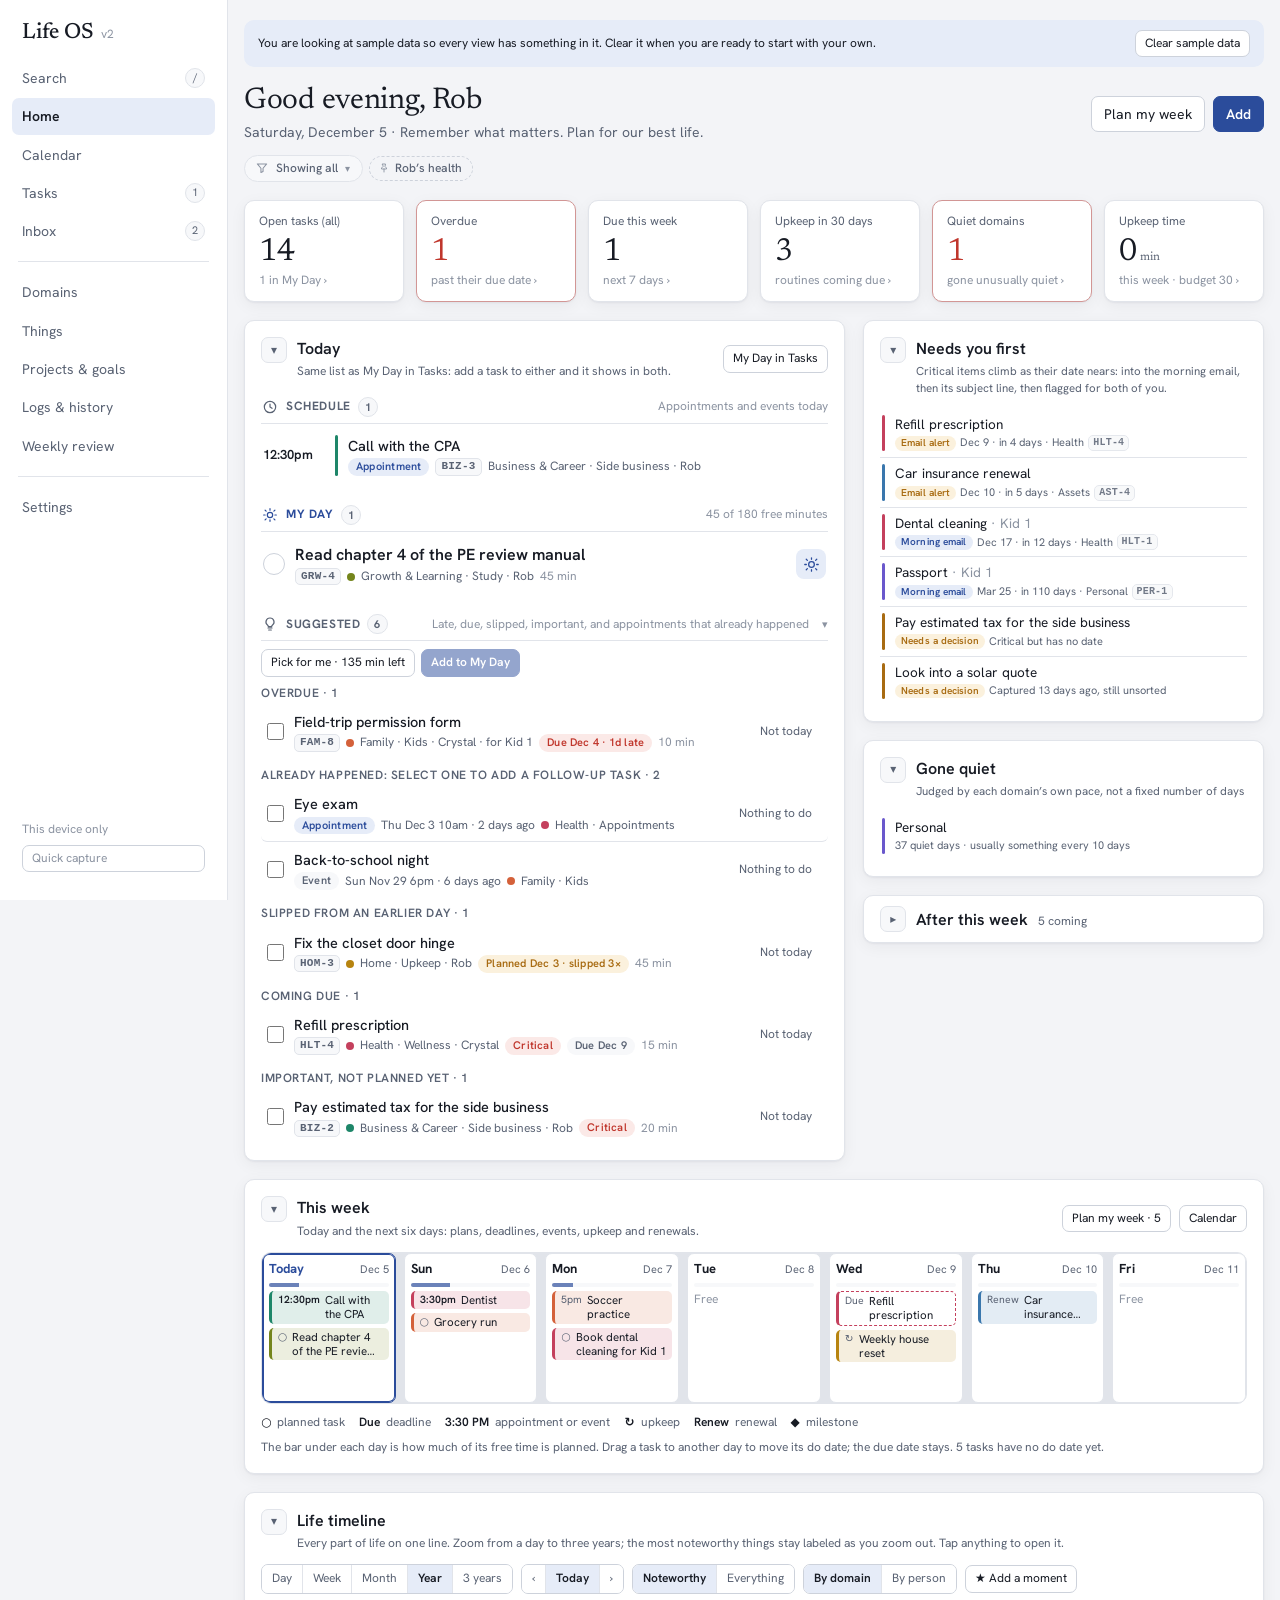
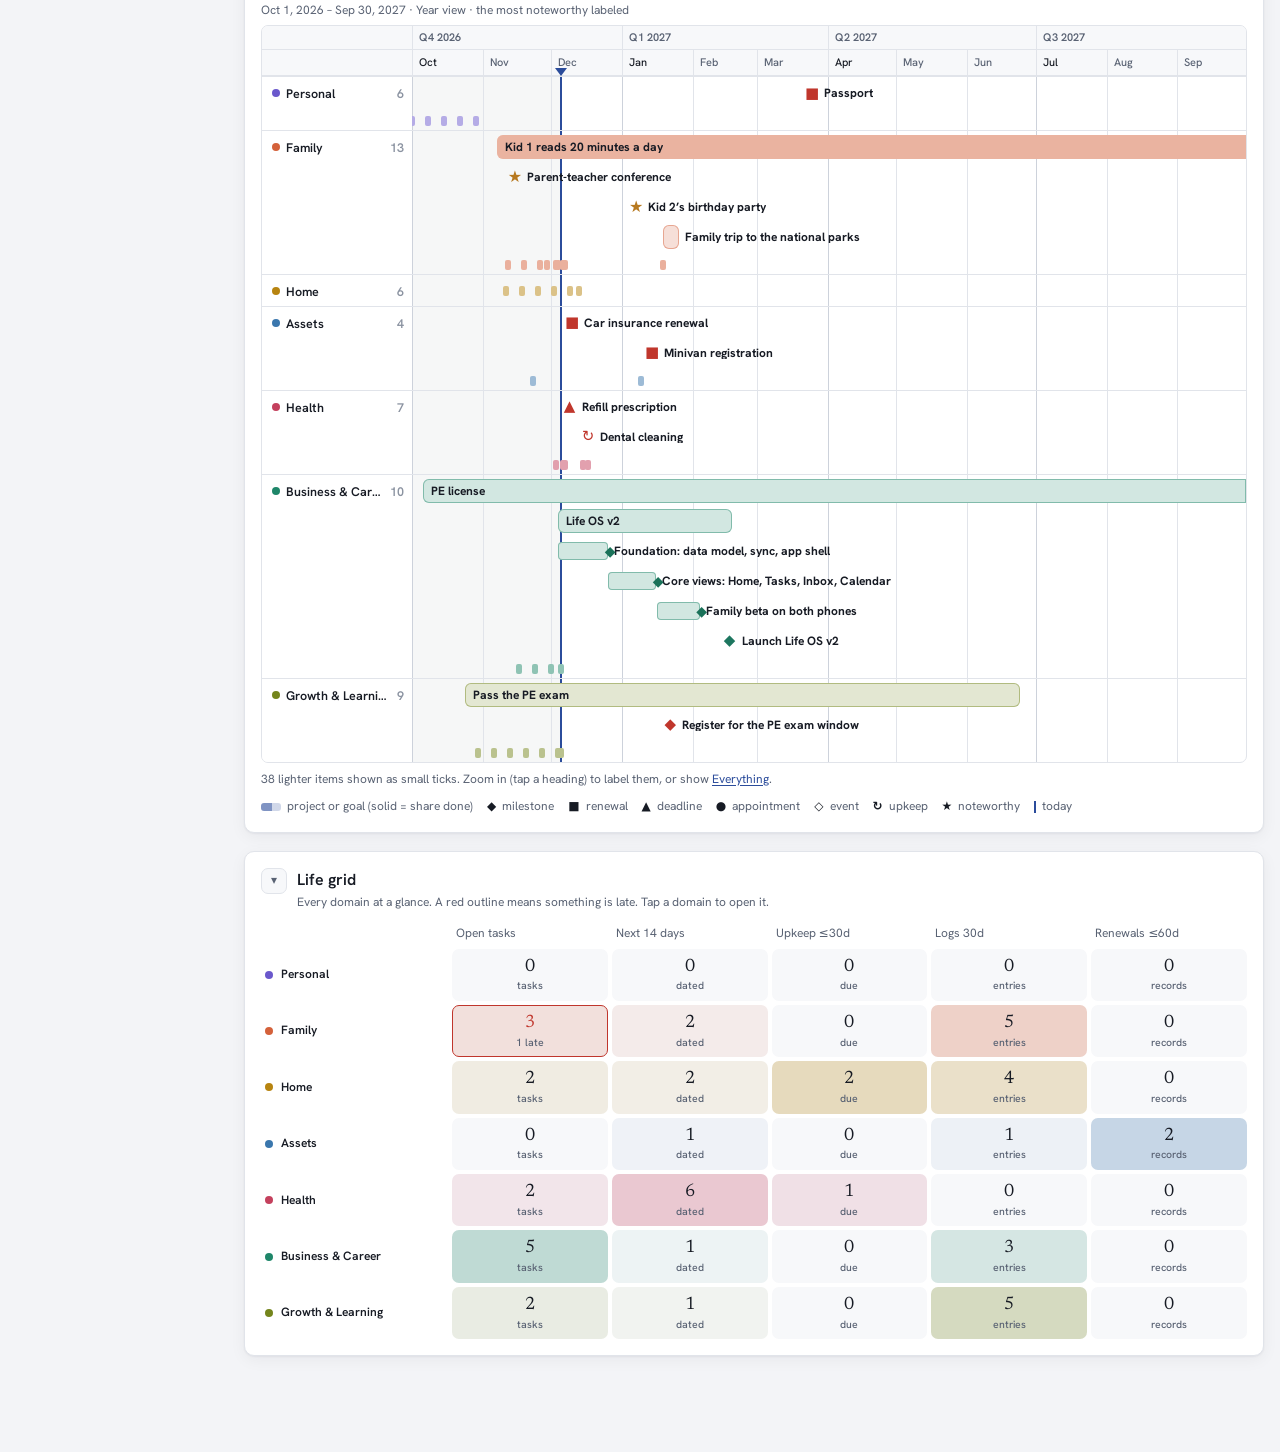
==== app/index.html @ 30930d33 "Life OS 2.0.0-beta.10.3: website and app for GitHub Pages The built site only (dist-site): marketing" ====
<!doctype html>
<html lang="en"><head><meta charset="utf-8"><meta name="viewport" content="width=device-width, initial-scale=1, viewport-fit=cover">
<meta http-equiv="Content-Security-Policy" content="default-src 'none'; script-src 'self' 'sha256-pOjQAjZUklqvd0Q4w4tRmfAzfsmc5+6RB6J0HP5enV8=' https://challenges.cloudflare.com https://accounts.google.com/gsi/client; style-src 'self' 'unsafe-inline' https://accounts.google.com/gsi/style; font-src 'self'; img-src 'self' data:; connect-src 'self' https://*.supabase.co wss://*.supabase.co https://www.googleapis.com https://tasks.googleapis.com https://oauth2.googleapis.com https://accounts.google.com/gsi/; frame-src https://challenges.cloudflare.com https://accounts.google.com/gsi/; manifest-src 'self'; worker-src 'self'; base-uri 'none'; form-action 'self'; object-src 'none'"><meta name="referrer" content="strict-origin-when-cross-origin">
<title>Life OS</title><meta name="description" content="One private database of family life: tasks, calendar, upkeep, things, health, goals.">
<meta name="theme-color" content="#2b4c9b"><link rel="manifest" href="manifest.webmanifest"><link rel="icon" href="icon.svg" type="image/svg+xml"><link rel="apple-touch-icon" href="icon.svg">
<meta name="apple-mobile-web-app-capable" content="yes"><meta name="lifeos-version" content="2.0.0-beta.10.3">
<style>@font-face{font-family:'Hanken Grotesk';font-style:normal;font-weight:400;font-display:swap;src:url(fonts/hanken-grotesk-latin-400-normal.woff2) format('woff2')}@font-face{font-family:'Hanken Grotesk';font-style:normal;font-weight:500;font-display:swap;src:url(fonts/hanken-grotesk-latin-500-normal.woff2) format('woff2')}@font-face{font-family:'Hanken Grotesk';font-style:normal;font-weight:600;font-display:swap;src:url(fonts/hanken-grotesk-latin-600-normal.woff2) format('woff2')}@font-face{font-family:'Hanken Grotesk';font-style:normal;font-weight:700;font-display:swap;src:url(fonts/hanken-grotesk-latin-700-normal.woff2) format('woff2')}@font-face{font-family:'Newsreader';font-style:normal;font-weight:400;font-display:swap;src:url(fonts/newsreader-latin-400-normal.woff2) format('woff2')}@font-face{font-family:'Newsreader';font-style:normal;font-weight:500;font-display:swap;src:url(fonts/newsreader-latin-500-normal.woff2) format('woff2')}</style><style>/* Layout: sidebar + main column of cards on desktop; bottom tab bar on phones. Serif for figures, grotesk for UI. */
:root {
  --bg: #f3f4f7; --panel: #ffffff; --panel-2: #f7f8fa; --line: #e1e4ea; --line-strong: #cdd2db;
  --fg: #171b24; --muted: #596273; --faint: #8b93a1; --accent: #2b4c9b; --accent-ink: #ffffff; --accent-soft: #e6ecf8;
  --ok: #2f7d4f; --warn: #a86b12; --bad: #c0362c; --bad-soft: #fbe9e7; --warn-soft: #fbf1dd; --ok-soft: #e4f2e9;
  --d1: #6a58cc; --d2: #d4613a; --d3: #b78410; --d4: #3a77ad; --d5: #c4405d; --d6: #1e8669; --d7: #74851c;
  --d8: #8a4fa8; --d9: #2f8aa0; --d10: #a2652c; --d11: #4f6a8f; --d12: #b0476f;
  --shadow: 0 1px 2px rgba(20, 26, 38, .05), 0 4px 16px rgba(20, 26, 38, .05);
  --pop: 0 8px 28px rgba(20, 26, 38, .18);
  --font-ui: 'Hanken Grotesk', 'Segoe UI', system-ui, -apple-system, sans-serif;
  --font-fig: 'Newsreader', 'Iowan Old Style', Georgia, serif;
  --r: 10px; --r-sm: 7px;
  --fs-cap: 12px; --fs-body: 14px; --fs-h: 16px; --fs-title: 30px;
  color-scheme: light;
}
@media (prefers-color-scheme: dark) {
  :root:not([data-theme="light"]) {
    --bg: #0e1116; --panel: #161a21; --panel-2: #1b2029; --line: #272d38; --line-strong: #353c49;
    --fg: #e6e9ef; --muted: #a2aab8; --faint: #747d8c; --accent: #8ea8ee; --accent-ink: #0e1116; --accent-soft: #1e2638;
    --ok: #6cc28f; --warn: #e0a84a; --bad: #f07a6e; --bad-soft: #3a1f1d; --warn-soft: #36290f; --ok-soft: #16301f;
    --d1: #a597f0; --d2: #f0a07e; --d3: #e3bb55; --d4: #83b4e0; --d5: #ee8ea3; --d6: #6ccfb2; --d7: #bfd067;
    --d8: #c99be0; --d9: #7fcfe0; --d10: #e0ad7c; --d11: #a3b8d6; --d12: #ee93b6;
    --shadow: 0 1px 2px rgba(0, 0, 0, .3); --pop: 0 10px 30px rgba(0, 0, 0, .5);
    color-scheme: dark;
  }
}
:root[data-theme="dark"] {
  --bg: #0e1116; --panel: #161a21; --panel-2: #1b2029; --line: #272d38; --line-strong: #353c49;
  --fg: #e6e9ef; --muted: #a2aab8; --faint: #747d8c; --accent: #8ea8ee; --accent-ink: #0e1116; --accent-soft: #1e2638;
  --ok: #6cc28f; --warn: #e0a84a; --bad: #f07a6e; --bad-soft: #3a1f1d; --warn-soft: #36290f; --ok-soft: #16301f;
  --d1: #a597f0; --d2: #f0a07e; --d3: #e3bb55; --d4: #83b4e0; --d5: #ee8ea3; --d6: #6ccfb2; --d7: #bfd067;
  --d8: #c99be0; --d9: #7fcfe0; --d10: #e0ad7c; --d11: #a3b8d6; --d12: #ee93b6;
  --shadow: 0 1px 2px rgba(0, 0, 0, .3); --pop: 0 10px 30px rgba(0, 0, 0, .5);
  color-scheme: dark;
}
* { box-sizing: border-box; }
html, body { height: 100%; }
body { margin: 0; background: var(--bg); color: var(--fg); font: 400 var(--fs-body)/1.45 var(--font-ui); -webkit-font-smoothing: antialiased; }
button, input, select, textarea { font: inherit; color: inherit; }
a { color: var(--accent); }
.num, td.num, .tab { font-variant-numeric: tabular-nums; }
:focus-visible { outline: 2px solid var(--accent); outline-offset: 2px; }

/* shell */
.shell { display: grid; grid-template-columns: 228px minmax(0, 1fr); min-height: 100%; }
.side { position: sticky; top: 0; height: 100vh; overflow-y: auto; border-right: 1px solid var(--line); background: var(--panel); padding: 18px 12px; display: flex; flex-direction: column; gap: 2px; }
.brand { display: flex; align-items: baseline; gap: 8px; padding: 4px 10px 14px; }
.brand b { font: 500 22px/1 var(--font-fig); letter-spacing: -.01em; }
.brand span { font-size: var(--fs-cap); color: var(--faint); }
.nav-btn { display: flex; align-items: center; gap: 10px; width: 100%; padding: 8px 10px; border: 0; border-radius: var(--r-sm); background: none; cursor: pointer; text-align: left; color: var(--muted); }
.nav-btn:hover { background: var(--panel-2); color: var(--fg); }
.nav-btn.on { background: var(--accent-soft); color: var(--fg); font-weight: 600; }
.nav-btn .badge { margin-left: auto; }
.nav-sep { height: 1px; background: var(--line); margin: 10px 6px; }
.side-foot { margin-top: auto; padding: 10px; font-size: var(--fs-cap); color: var(--faint); display: grid; gap: 6px; }
.main { min-width: 0; padding: 20px max(16px, env(safe-area-inset-right, 0px)) 96px max(16px, env(safe-area-inset-left, 0px)); }
.wrap { max-width: 1240px; margin-inline: auto; display: grid; gap: 18px; }
.topbar { display: flex; flex-wrap: wrap; gap: 10px; align-items: center; justify-content: space-between; }
.topbar h1 { margin: 0; font: 400 var(--fs-title)/1.1 var(--font-fig); letter-spacing: -.01em; text-wrap: balance; }
.topbar .sub { color: var(--muted); margin-top: 4px; }
.top-actions { display: flex; gap: 8px; flex-wrap: wrap; }
.tabbar { display: none; }

/* controls */
.btn { display: inline-flex; align-items: center; gap: 6px; padding: 7px 12px; border-radius: var(--r-sm); border: 1px solid var(--line-strong); background: var(--panel); cursor: pointer; white-space: nowrap; }
.btn:hover { border-color: var(--faint); }
.btn.primary { background: var(--accent); color: var(--accent-ink); border-color: var(--accent); font-weight: 600; }
.btn.ghost { border-color: transparent; background: none; color: var(--muted); }
.btn.ghost:hover { color: var(--fg); background: var(--panel-2); }
.btn.sm { padding: 4px 9px; font-size: var(--fs-cap); }
.btn.danger { color: var(--bad); }
.btn[disabled] { opacity: .5; cursor: default; }
input.text, select.sel, textarea.text { width: 100%; padding: 8px 10px; border-radius: var(--r-sm); border: 1px solid var(--line-strong); background: var(--panel); }
textarea.text { min-height: 80px; resize: vertical; }
.seg { display: inline-flex; border: 1px solid var(--line-strong); border-radius: var(--r-sm); overflow: hidden; }
.seg button { border: 0; background: var(--panel); padding: 6px 11px; cursor: pointer; color: var(--muted); }
.seg button + button { border-left: 1px solid var(--line); }
.seg button.on { background: var(--accent-soft); color: var(--fg); font-weight: 600; }
.chips { display: flex; flex-wrap: wrap; gap: 6px; align-items: center; }
.chip { display: inline-flex; align-items: center; gap: 6px; padding: 3px 10px; border-radius: 999px; border: 1px solid var(--line-strong); background: var(--panel); cursor: pointer; font-size: var(--fs-cap); color: var(--fg); white-space: nowrap; }
.chip.on { border-color: var(--c, var(--accent)); background: color-mix(in srgb, var(--c, var(--accent)) 14%, var(--panel)); }
.chip.off { border-style: dashed; color: var(--faint); }
.chip .x { color: var(--faint); }
.chip-label { font-size: var(--fs-cap); color: var(--faint); min-width: 58px; }
.dot { display: inline-block; width: 8px; height: 8px; border-radius: 50%; background: var(--c, var(--faint)); flex: none; }
.badge { display: inline-flex; align-items: center; justify-content: center; min-width: 20px; height: 20px; padding: 0 6px; border-radius: 999px; background: var(--panel-2); border: 1px solid var(--line); font-size: 11px; color: var(--muted); font-variant-numeric: tabular-nums; }
.badge.bad { background: var(--bad-soft); color: var(--bad); border-color: transparent; }
.pill { display: inline-flex; align-items: center; gap: 4px; padding: 1px 8px; border-radius: 999px; font-size: 11px; font-weight: 600; letter-spacing: .02em; background: var(--panel-2); color: var(--muted); white-space: nowrap; }
.pill.bad { background: var(--bad-soft); color: var(--bad); }
.pill.warn { background: var(--warn-soft); color: var(--warn); }
.pill.ok { background: var(--ok-soft); color: var(--ok); }
.pill.acc { background: var(--accent-soft); color: var(--accent); }
.muted { color: var(--muted); } .faint { color: var(--faint); } .cap { font-size: var(--fs-cap); }
.bad-t { color: var(--bad); } .warn-t { color: var(--warn); } .ok-t { color: var(--ok); }

/* filter bar */
.filterbar { display: grid; gap: 8px; padding: 12px 14px; background: var(--panel); border: 1px solid var(--line); border-radius: var(--r); }
.filterrow { display: flex; flex-wrap: wrap; gap: 8px; align-items: center; }

/* cards */
.grid { display: grid; gap: 16px; grid-template-columns: repeat(auto-fit, minmax(min(100%, 340px), 1fr)); align-items: start; }
.grid.two { grid-template-columns: minmax(0, 1.15fr) minmax(0, 1fr); }
.card { background: var(--panel); border: 1px solid var(--line); border-radius: var(--r); padding: 16px; min-width: 0; box-shadow: var(--shadow); }
.card h2, .card h3 { margin: 0; font-size: var(--fs-h); font-weight: 600; }
.card .note { margin: 3px 0 0; color: var(--muted); font-size: var(--fs-cap); }
.card-head { display: flex; gap: 10px; align-items: flex-start; justify-content: space-between; margin-bottom: 12px; }
.kpis { display: grid; gap: 12px; grid-template-columns: repeat(auto-fit, minmax(min(100%, 150px), 1fr)); }
.kpi { background: var(--panel); border: 1px solid var(--line); border-radius: var(--r); padding: 12px 14px; box-shadow: var(--shadow); cursor: pointer; text-align: left; }
.kpi .lbl { font-size: var(--fs-cap); color: var(--muted); }
.kpi .val { font: 400 32px/1.1 var(--font-fig); margin-top: 4px; font-variant-numeric: tabular-nums; }
.kpi .val.bad { color: var(--bad); }
.kpi .sub { font-size: var(--fs-cap); color: var(--faint); margin-top: 2px; }
.empty { color: var(--faint); font-size: var(--fs-cap); padding: 8px 0; }

/* rows */
.rows { display: grid; }
.row { display: flex; align-items: center; gap: 10px; padding: 8px 2px; border-bottom: 1px solid var(--line); min-width: 0; }
.row:last-child { border-bottom: 0; }
.row .grow { flex: 1; min-width: 0; }
.row .title { cursor: pointer; overflow-wrap: anywhere; }
.row .title:hover { color: var(--accent); }
.row .meta { display: flex; flex-wrap: wrap; gap: 6px; align-items: center; font-size: var(--fs-cap); color: var(--muted); margin-top: 2px; }
.row.done .title { text-decoration: line-through; color: var(--faint); }
.check { width: 18px; height: 18px; border-radius: 50%; border: 1.5px solid var(--line-strong); background: none; cursor: pointer; flex: none; display: grid; place-items: center; padding: 0; }
.check:hover { border-color: var(--accent); }
.check.on { background: var(--ok); border-color: var(--ok); }
.check.on::after { content: ''; width: 8px; height: 4px; border: 2px solid var(--panel); border-top: 0; border-right: 0; transform: rotate(-45deg) translate(1px, -1px); }
.stripe { width: 3px; align-self: stretch; border-radius: 2px; background: var(--c, var(--faint)); flex: none; }
.day-head { font-size: var(--fs-cap); font-weight: 600; color: var(--muted); padding: 10px 0 2px; text-transform: uppercase; letter-spacing: .05em; }
.day-head.today { color: var(--accent); }
.inline-num { width: 92px; padding: 4px 8px; border-radius: var(--r-sm); border: 1px solid var(--line-strong); background: var(--panel); font-size: var(--fs-cap); }

/* table */
.tbox { overflow: auto; max-height: 560px; }
table.t { width: 100%; border-collapse: collapse; font-size: var(--fs-body); font-variant-numeric: tabular-nums; }
table.t th { position: sticky; top: 0; background: var(--panel); text-align: left; font-size: var(--fs-cap); font-weight: 600; color: var(--muted); padding: 6px 8px; border-bottom: 1px solid var(--line); white-space: nowrap; z-index: 1; }
table.t th button { all: unset; cursor: pointer; }
table.t td { padding: 7px 8px; border-bottom: 1px solid var(--line); vertical-align: top; }
table.t tr:hover td { background: var(--panel-2); }
@container (max-width: 560px) { .hide-sm { display: none; } }
.show-sm { display: none; }
@container (max-width: 560px) { .show-sm { display: block; margin-top: 2px; } }
.cq { container-type: inline-size; }

/* life grid */
.lifegrid { display: grid; grid-template-columns: minmax(120px, 1.2fr) repeat(5, minmax(0, 1fr)); gap: 4px; }
.lg-h { font-size: var(--fs-cap); color: var(--muted); padding: 2px 4px; align-self: end; }
.lg-d { display: flex; gap: 8px; align-items: center; font-weight: 600; font-size: var(--fs-cap); cursor: pointer; padding: 0 4px; }
.lg-c { border-radius: var(--r-sm); padding: 8px; text-align: center; font: 400 18px/1.1 var(--font-fig); background: color-mix(in srgb, var(--c) calc(var(--k) * 26%), var(--panel-2)); border: 1px solid transparent; font-variant-numeric: tabular-nums; }
.lg-c.bad { border-color: var(--bad); color: var(--bad); }
.lg-c small { display: block; font: 500 10.5px/1.2 var(--font-ui); color: var(--muted); margin-top: 2px; }

/* calendar */
.cal-tools { display: flex; flex-wrap: wrap; gap: 10px; align-items: center; justify-content: space-between; }
.cal-title { font: 400 24px/1.1 var(--font-fig); }
.month { display: grid; grid-template-columns: repeat(7, minmax(0, 1fr)); border: 1px solid var(--line); border-radius: var(--r); overflow: hidden; background: var(--line); gap: 1px; }
.month .dow { background: var(--panel-2); padding: 6px 8px; font-size: var(--fs-cap); color: var(--muted); font-weight: 600; }
.mcell { background: var(--panel); min-height: 112px; padding: 6px; display: flex; flex-direction: column; gap: 3px; min-width: 0; }
.mcell.other { background: var(--panel-2); }
.mcell.other .dnum { color: var(--faint); }
.mcell.over { box-shadow: inset 0 2px 0 var(--bad); }
.mcell.drop { outline: 2px dashed var(--accent); outline-offset: -3px; }
.dnum { font-size: var(--fs-cap); font-weight: 600; display: flex; justify-content: space-between; color: var(--muted); }
.dnum.today b { background: var(--accent); color: var(--accent-ink); border-radius: 999px; padding: 0 7px; }
.ent { display: flex; align-items: center; gap: 5px; font-size: 11.5px; line-height: 1.25; padding: 2px 6px; border-radius: 5px; background: color-mix(in srgb, var(--c) 14%, var(--panel)); border-left: 3px solid var(--c); cursor: pointer; min-width: 0; }
.ent span.t { overflow: hidden; text-overflow: ellipsis; white-space: nowrap; min-width: 0; }
.ent .k { color: var(--muted); font-size: 10.5px; flex: none; }
.ent.deadline { background: none; border: 1px dashed var(--c); border-left: 3px solid var(--c); }
.ent.log { background: none; border-left-color: transparent; color: var(--muted); }
.ent.done span.t { text-decoration: line-through; color: var(--faint); }
.ent.log span.t { text-decoration: none; color: var(--muted); }
.dbtn { all: unset; cursor: pointer; padding: 0 2px; border-radius: 999px; }
.dbtn:hover { color: var(--accent); }
.dnum.today .dbtn { background: var(--accent); color: var(--accent-ink); padding: 0 7px; }
.ent.overdue { box-shadow: inset 0 0 0 1px var(--bad); }
.more { font-size: 11px; color: var(--accent); cursor: pointer; background: none; border: 0; text-align: left; padding: 0 6px; }
.week { display: grid; grid-template-columns: 84px repeat(7, minmax(0, 1fr)); border: 1px solid var(--line); border-radius: var(--r); overflow: hidden; background: var(--line); gap: 1px; }
.week > div { background: var(--panel); padding: 6px; min-width: 0; display: flex; flex-direction: column; gap: 4px; }
.week .wh { background: var(--panel-2); font-size: var(--fs-cap); font-weight: 600; color: var(--muted); }
.week .wh.today { color: var(--accent); }
.week .band { background: var(--panel-2); font-size: var(--fs-cap); color: var(--muted); justify-content: center; }
.week .wcell { min-height: 64px; }
.yeargrid { display: grid; gap: 14px; grid-template-columns: repeat(auto-fill, minmax(190px, 1fr)); }
.ym h4 { margin: 0 0 6px; font-size: var(--fs-cap); font-weight: 600; }
.ym .g { display: grid; grid-template-columns: repeat(7, 1fr); gap: 2px; }
.yd { aspect-ratio: 1; border-radius: 3px; background: color-mix(in srgb, var(--accent) calc(var(--k) * 22%), var(--panel-2)); font-size: 9.5px; display: grid; place-items: center; color: var(--muted); cursor: pointer; position: relative; border: 0; padding: 0; }
.yd.blank { background: none; cursor: default; }
.yd.mark::after { content: ''; position: absolute; right: 1px; top: 1px; width: 4px; height: 4px; border-radius: 50%; background: var(--bad); }
.yd.today { outline: 1.5px solid var(--accent); }

/* gantt */
.gantt { display: grid; gap: 0; }
.g-row { display: grid; grid-template-columns: minmax(130px, 32%) minmax(0, 1fr); align-items: center; min-height: 30px; border-bottom: 1px solid var(--line); }
.g-row.head { min-height: 26px; border-bottom: 1px solid var(--line-strong); }
.g-lbl { font-size: var(--fs-cap); padding-right: 10px; overflow: hidden; text-overflow: ellipsis; white-space: nowrap; cursor: pointer; }
.g-lbl.grp { font-weight: 600; color: var(--muted); cursor: default; }
.g-track { position: relative; height: 100%; min-height: 26px; }
.g-bar { position: absolute; top: 50%; height: 12px; transform: translateY(-50%); border-radius: 6px; background: var(--c); min-width: 6px; cursor: pointer; }
.g-bar.open { background: color-mix(in srgb, var(--c) 30%, var(--panel)); border: 1px solid var(--c); }
.g-dia { position: absolute; top: 50%; width: 11px; height: 11px; transform: translate(-50%, -50%) rotate(45deg); background: var(--c); cursor: pointer; }
.g-today { position: absolute; top: 0; bottom: 0; width: 0; border-left: 1.5px dashed var(--accent); pointer-events: none; }
.g-tick { position: absolute; top: 4px; font-size: 10.5px; color: var(--faint); transform: translateX(2px); white-space: nowrap; }
.g-grid { position: absolute; top: 0; bottom: 0; border-left: 1px solid var(--line); }

/* heat map */
.heat { display: grid; grid-template-columns: 22px repeat(5, minmax(0, 1fr)); gap: 3px; }
.hc { min-height: 50px; border-radius: 6px; padding: 3px; display: flex; flex-wrap: wrap; gap: 3px; align-content: flex-start; }
.hc.lo { background: color-mix(in srgb, var(--faint) 12%, var(--panel)); }
.hc.mid { background: var(--warn-soft); }
.hc.hi { background: var(--bad-soft); }
.hx { font-size: 11px; color: var(--muted); text-align: center; align-self: center; }
.hchip { font-size: 11px; padding: 0 5px; border-radius: 5px; background: var(--panel); border: 1px solid var(--line-strong); cursor: pointer; }

/* horizons */
.horizons { display: grid; gap: 12px; grid-template-columns: repeat(auto-fit, minmax(min(100%, 220px), 1fr)); }
.hcol { background: var(--panel-2); border: 1px solid var(--line); border-radius: var(--r); padding: 10px; display: grid; gap: 8px; align-content: start; }
.hcol h4 { margin: 0; font-size: var(--fs-cap); text-transform: uppercase; letter-spacing: .06em; color: var(--muted); }
.gcard { background: var(--panel); border: 1px solid var(--line); border-left: 3px solid var(--c); border-radius: var(--r-sm); padding: 8px 10px; cursor: pointer; }
.gcard b { font-weight: 600; }

/* bars, charts */
.hbar { display: grid; grid-template-columns: 80px minmax(0, 1fr) 30px; gap: 10px; align-items: center; font-size: var(--fs-cap); }
.hbar .track { display: flex; height: 16px; border-radius: 5px; overflow: hidden; background: var(--panel-2); }
.hbar .track i { display: block; height: 100%; background: var(--c); }
.spark { width: 100%; height: 90px; display: block; }
.spark-lbls { display: flex; justify-content: space-between; font-size: 10.5px; color: var(--faint); }
.metric-val { font: 400 28px/1 var(--font-fig); font-variant-numeric: tabular-nums; }

/* domain cards */
.dcard { border-top: 3px solid var(--c); cursor: pointer; display: grid; gap: 8px; }
.dcard h3 { font: 400 20px/1.1 var(--font-fig); }
.dstats { display: flex; flex-wrap: wrap; gap: 6px 14px; font-size: var(--fs-cap); color: var(--muted); }
.dstats b { color: var(--fg); font-variant-numeric: tabular-nums; }

/* drawer, modal, search, toast */
.scrim { position: fixed; inset: 0; background: rgba(10, 14, 22, .32); z-index: 40; }
.drawer { position: fixed; top: 0; right: 0; bottom: 0; width: min(460px, 100%); background: var(--panel); border-left: 1px solid var(--line); box-shadow: var(--pop); z-index: 41; display: flex; flex-direction: column; padding-top: env(safe-area-inset-top, 0px); padding-bottom: env(safe-area-inset-bottom, 0px); }
.drawer-head { display: flex; align-items: center; justify-content: space-between; gap: 10px; padding: 14px 16px; border-bottom: 1px solid var(--line); }
.drawer-body { overflow-y: auto; padding: 16px; display: grid; gap: 12px; align-content: start; }
.drawer-foot { display: flex; gap: 8px; justify-content: space-between; padding: 12px 16px calc(12px + env(safe-area-inset-bottom, 0px)); border-top: 1px solid var(--line); }
.field { display: grid; gap: 4px; }
.field > span { font-size: var(--fs-cap); color: var(--muted); font-weight: 600; }
.fields2 { display: grid; gap: 10px; grid-template-columns: repeat(2, minmax(0, 1fr)); }
.checkline { display: flex; gap: 8px; align-items: center; }
.modal { position: fixed; left: 50%; top: 8vh; transform: translateX(-50%); width: min(640px, calc(100% - 24px)); max-height: 84vh; overflow: auto; background: var(--panel); border: 1px solid var(--line); border-radius: 14px; box-shadow: var(--pop); z-index: 41; padding: 18px; display: grid; gap: 12px; }
.modal h2 { margin: 0; font: 400 24px/1.1 var(--font-fig); }
.search-box { position: fixed; left: 50%; top: 10vh; transform: translateX(-50%); width: min(620px, calc(100% - 24px)); background: var(--panel); border: 1px solid var(--line); border-radius: 14px; box-shadow: var(--pop); z-index: 41; overflow: hidden; }
.search-box input { width: 100%; border: 0; border-bottom: 1px solid var(--line); padding: 14px 16px; background: none; font-size: 16px; outline: none; }
.search-res { max-height: 60vh; overflow: auto; padding: 6px; }
.sres { display: flex; gap: 10px; align-items: center; padding: 8px 10px; border-radius: var(--r-sm); cursor: pointer; }
.sres:hover { background: var(--panel-2); }
.toast { position: fixed; left: 50%; bottom: calc(84px + env(safe-area-inset-bottom, 0px)); transform: translateX(-50%); background: var(--fg); color: var(--bg); padding: 9px 16px; border-radius: 999px; z-index: 60; font-size: var(--fs-cap); box-shadow: var(--pop); }
.banner { display: flex; flex-wrap: wrap; gap: 10px; align-items: center; justify-content: space-between; padding: 10px 14px; border-radius: var(--r); background: var(--accent-soft); font-size: var(--fs-cap); }
.qa { display: flex; gap: 8px; }
.qa input { flex: 1; }
.qa-preview { display: flex; flex-wrap: wrap; gap: 6px; font-size: var(--fs-cap); color: var(--muted); min-height: 20px; margin-top: 6px; }
.split { display: grid; grid-template-columns: 200px minmax(0, 1fr); gap: 16px; align-items: start; }
.lists { display: grid; gap: 2px; position: sticky; top: 16px; }
.steps { display: grid; gap: 12px; }
.step { display: grid; grid-template-columns: 30px minmax(0, 1fr); gap: 12px; }
.step .n { width: 28px; height: 28px; border-radius: 50%; border: 1.5px solid var(--line-strong); display: grid; place-items: center; font-weight: 600; font-size: var(--fs-cap); cursor: pointer; background: var(--panel); }
.step .n.on { background: var(--ok); border-color: var(--ok); color: var(--panel); }
.timeline { display: grid; gap: 0; }
.tl { display: grid; grid-template-columns: 84px 14px minmax(0, 1fr); gap: 10px; padding: 6px 0; }
.tl .d { font-size: var(--fs-cap); color: var(--muted); text-align: right; }
.tl .m { width: 10px; height: 10px; border-radius: 50%; background: var(--c); margin-top: 4px; }
code.blk { display: block; white-space: pre; overflow-x: auto; background: var(--panel-2); border: 1px solid var(--line); border-radius: var(--r-sm); padding: 10px; font-size: 12px; }

@media (max-width: 900px) {
  .shell { grid-template-columns: minmax(0, 1fr); }
  .side { display: none; }
  .tabbar { display: grid; grid-template-columns: repeat(5, 1fr); position: fixed; left: 0; right: 0; bottom: 0; z-index: 30; background: var(--panel); border-top: 1px solid var(--line); padding: 6px max(8px, env(safe-area-inset-left, 0px)) calc(6px + env(safe-area-inset-bottom, 0px)) max(8px, env(safe-area-inset-right, 0px)); }
  .tabbar button { border: 0; background: none; padding: 6px 2px; font-size: 11px; color: var(--muted); display: grid; gap: 2px; justify-items: center; cursor: pointer; }
  .tabbar button.on { color: var(--accent); font-weight: 600; }
  .tabbar svg { width: 20px; height: 20px; }
  .grid.two { grid-template-columns: minmax(0, 1fr); }
  .split { grid-template-columns: minmax(0, 1fr); }
  .lists { position: static; display: flex; flex-wrap: wrap; gap: 6px; }
  .lists .nav-btn { width: auto; border: 1px solid var(--line); }
  .mcell { min-height: 74px; padding: 4px; }
  .ent .k { display: none; }
  .week { grid-template-columns: 56px repeat(7, minmax(0, 1fr)); font-size: 11px; }
  .lifegrid { grid-template-columns: minmax(92px, 1.1fr) repeat(5, minmax(0, 1fr)); }
  .lg-c { padding: 6px 2px; font-size: 15px; }
  .topbar h1 { font-size: 26px; }
}
@media (max-width: 560px) {
  .month .dow { padding: 4px; font-size: 10.5px; }
  .month .mcell { flex-direction: row; flex-wrap: wrap; align-content: flex-start; gap: 4px; min-height: 64px; }
  .month .dnum { width: 100%; }
  .month .ent { width: 9px; height: 9px; padding: 0; border: 0; border-radius: 50%; background: var(--c); }
  .month .ent.deadline { background: none; box-shadow: inset 0 0 0 1.5px var(--c); border: 0; }
  .month .ent .k, .month .ent span.t { display: none; }
  .month .more { width: 100%; padding: 0; }
  .ent { font-size: 10.5px; padding: 1px 4px; }
  .week { overflow-x: auto; }
  .fields2 { grid-template-columns: minmax(0, 1fr); }
}
@media (prefers-reduced-motion: no-preference) {
  .drawer { animation: slidein .18s ease-out; }
  @keyframes slidein { from { transform: translateX(24px); opacity: .6; } to { transform: none; opacity: 1; } }
}

/* IDs */
.ref { font: 600 11px/1.4 ui-monospace, SFMono-Regular, Menlo, Consolas, monospace; letter-spacing: .02em; color: var(--muted); background: var(--panel-2); border: 1px solid var(--line); border-radius: 5px; padding: 0 5px; white-space: nowrap; }
.mono { font-family: ui-monospace, SFMono-Regular, Menlo, Consolas, monospace; }
.top-banner { margin-bottom: 14px; }
.banner.bad-b { background: var(--bad-soft); }

/* sign in and sign up */
.auth { min-height: 100vh; display: grid; place-items: center; padding: 24px 16px; gap: 10px; align-content: center; }
.auth-card { width: min(460px, 100%); background: var(--panel); border: 1px solid var(--line); border-radius: 16px; box-shadow: var(--shadow); padding: 26px 24px; display: grid; gap: 12px; }
.auth-card h1 { margin: 0; font: 400 28px/1.15 var(--font-fig); letter-spacing: -.01em; text-wrap: balance; }
.auth-card p { margin: 0; }
.auth-brand { display: flex; align-items: center; gap: 10px; }
.auth-brand svg { width: 32px; height: 32px; }
.auth-brand b { font: 500 22px/1 var(--font-fig); }
.auth-form { display: grid; gap: 12px; }
.auth-msg { min-height: 1.4em; color: var(--bad); font-size: var(--fs-cap); }
.auth-msg:empty { display: none; }
.auth-alt, .auth-foot { font-size: var(--fs-cap); color: var(--muted); }
.auth-foot { text-align: center; }
.auth-links { display: flex; flex-wrap: wrap; gap: 6px; justify-content: space-between; }
.btn.big { padding: 11px 16px; font-size: 15px; font-weight: 600; }
.code-box summary { cursor: pointer; color: var(--accent); font-size: var(--fs-cap); }
.code-box[open] summary { margin-bottom: 8px; }
.pay-choice { border: 1px solid var(--line); border-radius: var(--r); padding: 8px 12px 10px; margin: 0; display: grid; gap: 8px; }
.pay-choice legend { font-size: var(--fs-cap); color: var(--muted); padding: 0 4px; }
.radio, .check-line { display: flex; gap: 10px; align-items: flex-start; cursor: pointer; }
.radio input, .check-line input { margin-top: 3px; flex: none; width: 16px; height: 16px; accent-color: var(--accent); }
.check-line span { font-size: var(--fs-cap); color: var(--muted); }
.check-line b { color: var(--fg); font-size: var(--fs-body); }
.captcha { min-height: 66px; }

/* settings: accounts and domains */
.inline-form { display: flex; gap: 8px; align-items: center; flex-wrap: wrap; }
.inline-form .text { flex: 1; min-width: 160px; }
.addr-row { display: flex; gap: 8px; align-items: center; }
.addr-row .text { flex: 1; min-width: 0; font-size: 13px; }
.cheat { display: grid; gap: 6px; margin: 10px 0; }
.cheat div { display: flex; flex-wrap: wrap; gap: 4px 10px; align-items: baseline; font-size: var(--fs-cap); color: var(--muted); }
.cheat code { font: 12px/1.5 ui-monospace, SFMono-Regular, Menlo, Consolas, monospace; color: var(--fg); background: var(--panel-2); border: 1px solid var(--line); border-radius: 5px; padding: 1px 6px; }
.dom-list { display: grid; gap: 8px; }
.dom-row { display: grid; grid-template-columns: auto minmax(0, 1fr) 64px auto; gap: 6px 8px; align-items: center; padding: 8px 0; border-bottom: 1px solid var(--line); }
.dom-row .areas { grid-column: 2 / -1; font-size: 13px; }
.dom-row .code { text-transform: uppercase; text-align: center; padding-inline: 4px; }
.dom-btns { display: flex; gap: 2px; grid-column: 4; grid-row: 1; }
.dom-del { grid-column: 1 / -1; }
.swatch { width: 26px; height: 26px; border-radius: 50%; border: 2px solid var(--panel); outline: 1px solid var(--line-strong); background: var(--c); cursor: pointer; padding: 0; }
@media (max-width: 520px) {
  .dom-row { grid-template-columns: auto minmax(0, 1fr) 60px; }
  .dom-btns { grid-column: 2 / -1; grid-row: 3; justify-content: flex-end; }
}

/* first run */
.welcome .dots { display: flex; gap: 6px; justify-content: center; }
.welcome .dots span { width: 7px; height: 7px; border-radius: 50%; background: var(--line-strong); }
.welcome .dots span.on { background: var(--accent); }
.welcome .row.check-line { align-items: center; }
.tour { margin: 0; padding-left: 20px; display: grid; gap: 8px; }
.welcome .field { display: grid; gap: 6px; }

.gcard.connected { border-top-style: dashed; border-right-style: dashed; border-bottom-style: dashed; }
.gcard .conn { color: var(--accent); margin-top: 2px; }
.g-log { position: absolute; top: 50%; width: 3px; height: 14px; margin-left: -1.5px; transform: translateY(-50%); border-radius: 2px; background: var(--c); box-shadow: 0 0 0 1.5px var(--panel); cursor: pointer; z-index: 2; }
.wrap > .seg { justify-self: start; }

/* areas */
.area-chips { align-items: center; }
.area-list { display: grid; gap: 6px; }
.area-row { display: grid; grid-template-columns: minmax(0, 1fr) auto auto; gap: 6px 10px; align-items: center; padding: 4px 0; border-bottom: 1px solid var(--line); }
.area-sum { display: flex; align-items: center; justify-content: space-between; gap: 8px; min-width: 0; }
.area-sum .cap { min-width: 0; overflow-wrap: anywhere; }
.dareas b { color: var(--fg); font-weight: 600; }
@media (max-width: 520px) { .area-row { grid-template-columns: minmax(0, 1fr) auto; } .area-row .area-btns { grid-column: 1 / -1; justify-content: flex-end; } }
.area-btns { display: flex; gap: 2px; }

/* Home: tasks lead; the safety net informs without shouting; cards fold */
.home-top { display: grid; grid-template-columns: minmax(0, 3fr) minmax(0, 2fr); gap: 18px; align-items: start; }
.home-top .col { display: grid; gap: 18px; min-width: 0; }
@media (max-width: 900px) { .home-top { grid-template-columns: minmax(0, 1fr); } }
.home-card .card-head { align-items: center; }
.home-card .card-head .grow { flex: 1; min-width: 0; }
.home-card h2 { cursor: pointer; }
.fold { flex: none; width: 26px; height: 26px; border-radius: 7px; border: 1px solid var(--line); background: var(--panel-2); color: var(--muted); cursor: pointer; display: grid; place-items: center; padding: 0; font-size: 12px; align-self: flex-start; }
.fold:hover { color: var(--fg); border-color: var(--line-strong); }
.home-card.folded { padding-block: 10px; }
.home-card.folded .card-head { margin: 0; }
.fold-sum { font: 400 var(--fs-cap)/1.4 var(--font-ui); color: var(--muted); margin-left: 6px; }
.today-card .row { padding: 11px 2px; }
.today-card .row .title { font-size: 16px; font-weight: 600; }
.today-card .check { width: 22px; height: 22px; }
.compact .row { padding: 6px 2px; }
.compact .row .title { font-size: 13.5px; }
.compact .row .meta { font-size: 11px; gap: 4px; margin-top: 1px; }
.compact .pill { font-size: 10px; padding: 0 6px; letter-spacing: .01em; }
.compact .ref { font-size: 10px; padding: 0 4px; opacity: .85; }
.compact .card-head .note { font-size: 11.5px; }
.compact .ent { font-size: 11px; }
.kpi { transition: border-color .12s, transform .12s; }
.kpi:hover { border-color: var(--accent); }
.kpi:active { transform: translateY(1px); }
.kpi.alert { border-color: color-mix(in srgb, var(--bad) 45%, var(--line)); }
.kpi .sub::after { content: " ›"; color: var(--faint); }
.drill .rows { max-height: 56vh; overflow: auto; }

/* the week planner */
.week { display: grid; grid-template-columns: repeat(7, minmax(0, 1fr)); gap: 8px; }
.wk-day { border: 1px solid var(--line); border-radius: var(--r-sm); padding: 8px; display: grid; gap: 6px; align-content: start; min-height: 150px; min-width: 0; background: var(--panel); }
.wk-day.today { border-color: var(--accent); box-shadow: inset 0 0 0 1px var(--accent); }
.wk-day.drop { background: var(--accent-soft); }
.wk-head { display: flex; justify-content: space-between; align-items: baseline; gap: 6px; border: 0; background: none; padding: 0; cursor: pointer; color: var(--fg); text-align: left; }
.wk-head b { font-size: 13px; } .wk-head span { font-size: 11px; color: var(--muted); }
.wk-day.today .wk-head b { color: var(--accent); }
.wk-load { height: 4px; border-radius: 2px; background: var(--panel-2); overflow: hidden; }
.wk-load i { display: block; height: 100%; background: color-mix(in srgb, var(--accent) 70%, var(--panel)); }
.wk-load i.over { background: var(--warn); }
.wk-items { display: grid; gap: 4px; min-width: 0; }
@media (max-width: 900px) {
  .week { grid-template-columns: minmax(0, 1fr); gap: 6px; }
  .wk-day { min-height: 0; grid-template-columns: 78px minmax(0, 1fr); align-items: start; }
  .wk-head { flex-direction: column; gap: 0; }
  .wk-load { grid-column: 1; grid-row: 2; }
  .wk-items { grid-column: 2; grid-row: 1 / span 2; }
}
.wk-items .ent { align-items: flex-start; }
.wk-items .ent .t { white-space: normal; overflow: visible; text-overflow: clip; display: -webkit-box; -webkit-line-clamp: 2; -webkit-box-orient: vertical; overflow: hidden; }
@media (max-width: 560px) { .home-card .card-head { flex-wrap: wrap; } .home-card .card-head .top-actions { width: 100%; justify-content: flex-start; padding-left: 36px; } }

/* ── My Day: one panel on Home (Today) and in Tasks (My Day). Each group looks different on purpose. ── */
.md { display: grid; gap: 14px; }
.md-head { display: flex; align-items: center; gap: 7px; width: 100%; padding: 4px 0 6px; border: 0; border-bottom: 1px solid var(--line); background: none; color: var(--muted); font: 700 var(--fs-cap)/1.3 var(--font-ui); text-transform: uppercase; letter-spacing: .05em; text-align: left; }
.md-head .md-ico { display: grid; place-items: center; width: 18px; height: 18px; flex: none; }
.md-head .md-ico svg { width: 16px; height: 16px; }
.md-head .md-sub { margin-left: auto; font-weight: 400; text-transform: none; letter-spacing: 0; color: var(--faint); text-align: right; }
.md-head.sun { color: var(--accent); }
.md-head.tap { cursor: pointer; }
.md-head.tap:hover { color: var(--fg); }
.md-head.tap::after { content: '▾'; margin-left: 6px; color: var(--faint); font-size: 11px; }
.md-head.tap.shut::after { content: '▸'; margin-left: auto; }
.md .empty { padding: 12px 2px; text-align: left; }
.md-done .day-head { padding-top: 8px; }
.md-done .row { padding-block: 5px; }
.md-done .row .title { font-size: 13.5px !important; font-weight: 400 !important; }
/* schedule: the time leads, so an appointment never reads as a to-do */
.row.ev .when { flex: none; width: 62px; font-size: 13px; font-weight: 600; color: var(--fg); }
.row.ev .stripe { align-self: stretch; }
.row.ev.done .when { color: var(--faint); }
/* suggestions: square boxes to select, quieter type, a soft fill when picked */
.sugg .day-head { padding-top: 8px; }
.row.sg { cursor: pointer; border-radius: 6px; padding-inline: 6px; }
.row.sg:hover { background: var(--panel-2); }
.row.sg.sel { background: var(--accent-soft); }
.row.sg .pick { width: 17px; height: 17px; margin: 0; flex: none; accent-color: var(--accent); cursor: pointer; }
.today-card .row.sg .title, .today-card .row.ev .title { font-size: 14.5px; font-weight: 500; }
.today-card .row.sg { padding-block: 7px; }
.md-bar { display: flex; flex-wrap: wrap; gap: 6px; align-items: center; padding: 8px 0 0; }
.md-bar .btn[disabled] { opacity: .5; cursor: default; }
.sg-group > .btn { margin: 4px 0 0 4px; }
/* the sun on any task row: add to My Day, or take it off */
.md-btn { flex: none; width: 30px; height: 30px; border-radius: 8px; border: 1px solid transparent; background: none; color: var(--faint); cursor: pointer; display: grid; place-items: center; padding: 0; }
.md-btn svg { width: 17px; height: 17px; }
.md-btn:hover { color: var(--accent); border-color: var(--line); background: var(--panel-2); }
.md-btn.on { color: var(--accent); background: var(--accent-soft); }
.md-btn.on:hover { border-color: var(--accent); }
/* week planner legend: the marks on each chip */
.legend { display: flex; flex-wrap: wrap; gap: 4px 14px; margin: 10px 0 0; }
.legend b { font-weight: 600; color: var(--fg); margin-right: 3px; }
.ent.appt .k { color: var(--fg); font-weight: 600; }
@media (max-width: 560px) {
  .md-head .md-sub { display: none; }
  .row.ev .when { width: 54px; font-size: 12px; }
  .row.sg .btn.ghost { padding-inline: 6px; }
}
@media (max-width: 900px) { .wk-items .ent .k { display: inline; } } /* the planner is a list here, so the marks fit */

/* ── The filter pill: one grey pill per page that names what the filter shows; tap it for the full filter ── */
.fpill-row { display: flex; align-items: center; gap: 6px; min-width: 0; margin-top: -6px; }
.fpill { display: inline-flex; align-items: center; gap: 7px; min-width: 0; max-width: min(100%, 560px); padding: 5px 12px 5px 10px; border-radius: 999px; border: 1px solid var(--line); background: var(--panel-2); color: var(--muted); font: 500 var(--fs-cap)/1.3 var(--font-ui); cursor: pointer; }
.fpill svg { width: 14px; height: 14px; flex: none; color: var(--faint); }
.fpill .fp-l { overflow: hidden; text-overflow: ellipsis; white-space: nowrap; min-width: 0; }
.fpill .fp-c { color: var(--faint); font-size: 10px; flex: none; }
.fpill:hover { color: var(--fg); border-color: var(--line-strong); }
.fpill.on { color: var(--fg); border-color: color-mix(in srgb, var(--accent) 40%, var(--line)); background: color-mix(in srgb, var(--accent) 7%, var(--panel-2)); }
.fpill.on svg { color: var(--accent); }
.fpill-x { flex: none; width: 26px; height: 26px; border-radius: 999px; border: 1px solid var(--line); background: var(--panel-2); color: var(--muted); cursor: pointer; display: grid; place-items: center; padding: 0; font-size: 11px; }
.fpill-x:hover { color: var(--bad); border-color: var(--line-strong); }
.fpill-row + .filterbar { margin-top: -8px; }
/* the pop-out: the same filter as always, under the pill; the page behind updates as you tap */
.scrim.clear { background: transparent; }
.fpop { position: absolute; z-index: 41; width: min(680px, calc(100vw - 24px)); max-height: 72vh; overflow: auto; background: var(--panel); border: 1px solid var(--line); border-radius: 14px; box-shadow: var(--pop); padding: 14px 16px; display: grid; gap: 10px; }
.fpop:focus { outline: none; }
.fpop-head { display: flex; justify-content: space-between; align-items: flex-start; gap: 10px; }
.fpop-head b { font-size: 15px; }
.fpop-head p { margin: 2px 0 0; }
.fpop .filterbar { border: 0; padding: 0; background: none; box-shadow: none; }
.fpop-foot { display: flex; justify-content: space-between; align-items: center; gap: 10px; flex-wrap: wrap; border-top: 1px solid var(--line); padding-top: 10px; }
@media (max-width: 560px) {
  .scrim.clear { background: rgba(10, 14, 22, .32); }
  .fpop { position: fixed; top: auto !important; left: 0 !important; right: 0; bottom: 0; width: auto; max-height: 80vh; border-radius: 16px 16px 0 0; padding-bottom: calc(16px + env(safe-area-inset-bottom, 0px)); }
  .fpill { max-width: calc(100vw - 72px); }
}
/* pinned saved views beside the pill: one tap to look, another to go back */
.fpill-row { flex-wrap: wrap; }
.vpin { display: inline-flex; align-items: center; gap: 5px; padding: 4px 10px 4px 8px; border-radius: 999px; border: 1px dashed var(--line-strong); background: none; color: var(--muted); font: 500 var(--fs-cap)/1.3 var(--font-ui); cursor: pointer; white-space: nowrap; }
.vpin svg { width: 12px; height: 12px; color: var(--faint); }
.vpin:hover { color: var(--fg); border-color: var(--accent); }
.vpin.on { border-style: solid; border-color: var(--accent); background: var(--accent-soft); color: var(--fg); }
.vpin.on svg { color: var(--accent); }
/* simple filters always show; advanced filters fold open */
.adv { border-top: 1px dashed var(--line); padding-top: 8px; display: grid; gap: 8px; }
.adv-toggle { display: inline-flex; align-items: center; gap: 8px; border: 0; background: none; padding: 2px 0; color: var(--muted); font: 600 var(--fs-cap)/1.3 var(--font-ui); cursor: pointer; justify-self: start; flex-wrap: wrap; text-align: left; }
.adv-toggle .faint { font-weight: 400; }
.adv-toggle:hover { color: var(--fg); }
.adv-toggle .chev { width: 12px; color: var(--faint); }
.adv-body { display: grid; gap: 8px; padding-left: 2px; }
.adv-note { margin: 0; max-width: 70ch; }
.views-row .btn.ghost { color: var(--accent); }
/* domain page: the sections that appear once they have something can be started from here */
.add-more { display: flex; flex-wrap: wrap; align-items: center; gap: 8px; padding: 2px 4px; }

/* ── The life timeline: lanes on one time axis, zoomable from a day to three years ── */
:root { --star: #b7791f; }
@media (prefers-color-scheme: dark) { :root:not([data-theme="light"]) { --star: #f2c14e; } }
:root[data-theme="dark"] { --star: #f2c14e; }
.linkish { border: 0; background: none; padding: 0; color: var(--accent); font: inherit; cursor: pointer; text-decoration: underline; text-underline-offset: 2px; }
.tl-tools { display: flex; flex-wrap: wrap; gap: 8px; align-items: center; }
.tl-tools .seg button { padding: 5px 10px; font-size: var(--fs-cap); }
.tl-span { margin: 8px 0 6px; }
.tl-note { margin: 8px 0 0; }
.tl-scroll { overflow-x: auto; overscroll-behavior-x: contain; border: 1px solid var(--line); border-radius: var(--r-sm); }
.ltl { display: grid; grid-template-columns: 150px minmax(0, 1fr); min-width: 780px; position: relative; }
.tl-corner { grid-column: 1; position: sticky; left: 0; z-index: 5; background: var(--panel-2); border-bottom: 1px solid var(--line); }
.tl-tops, .tl-ticks-h { grid-column: 2; position: relative; background: var(--panel-2); border-bottom: 1px solid var(--line); }
.tl-tops { grid-row: 1; height: 24px; }
.tl-ticks-h { grid-row: 2; height: 26px; }
.tl-q, .tl-m { position: absolute; top: 0; bottom: 0; display: flex; align-items: center; padding: 0 6px; overflow: hidden; white-space: nowrap; border: 0; border-left: 1px solid var(--line); background: none; color: var(--muted); font: 600 11px/1 var(--font-ui); text-align: left; }
.tl-m { font-weight: 500; }
.tl-m.strong { color: var(--fg); }
.zoom-month .tl-m, .zoom-week .tl-m { justify-content: center; padding: 0 2px; }
.zoom-3y .tl-m { justify-content: center; padding: 0; }
button.tl-q, button.tl-m { cursor: zoom-in; }
button.tl-q:hover, button.tl-m:hover { color: var(--accent); background: var(--accent-soft); }
.tl-now { position: absolute; bottom: -1px; width: 0; height: 0; margin-left: -6px; border-left: 6px solid transparent; border-right: 6px solid transparent; border-top: 8px solid var(--accent); z-index: 3; pointer-events: none; }
.sr { position: absolute; width: 1px; height: 1px; overflow: hidden; clip: rect(0 0 0 0); white-space: nowrap; }
.tl-grid { grid-column: 2; position: relative; pointer-events: none; z-index: 0; }
.tl-grid i { position: absolute; top: 0; bottom: 0; }
.tl-line { width: 1px; background: var(--line); }
.tl-line.strong { background: var(--line-strong); }
.tl-past { left: 0; background: color-mix(in srgb, var(--fg) 3.5%, transparent); }
.tl-allday { left: 0; background: var(--panel-2); }
.tl-today { width: 2px; margin-left: -1px; background: var(--accent); }
.tl-name { grid-column: 1; position: sticky; left: 0; z-index: 4; display: flex; align-items: flex-start; gap: 6px; padding: 9px 8px 6px 10px; border: 0; border-top: 1px solid var(--line); background: var(--panel); color: var(--fg); font: 600 12.5px/1.25 var(--font-ui); text-align: left; min-width: 0; }
.tl-name .tl-nm { overflow: hidden; text-overflow: ellipsis; white-space: nowrap; flex: 1; min-width: 0; }
.tl-name .dot { margin-top: 3px; }
button.tl-name { cursor: pointer; }
button.tl-name:hover .tl-nm { color: var(--accent); text-decoration: underline; }
.tl-track { grid-column: 2; position: relative; z-index: 1; border-top: 1px solid var(--line); }
.tl-it { position: absolute; height: 24px; display: flex; align-items: center; gap: 5px; border: 0; padding: 0 8px; margin: 0; background: none; color: var(--fg); font: 500 12px/1 var(--font-ui); white-space: nowrap; cursor: pointer; }
.tl-it:focus-visible { outline: 2px solid var(--accent); outline-offset: 1px; z-index: 3; }
.tl-it:hover { z-index: 3; }
.tl-it:hover .tl-txt { text-decoration: underline; }
.tl-txt { position: relative; z-index: 1; overflow: hidden; text-overflow: ellipsis; }
.tl-time { font-weight: 700; color: var(--muted); }
/* bars: projects, goals, milestones with a start; the solid part is the share of tasks done */
.tl-it.bar { border-radius: 6px; background: color-mix(in srgb, var(--c) 20%, var(--panel)); box-shadow: inset 0 0 0 1px color-mix(in srgb, var(--c) 45%, transparent); }
.tl-it.bar.inside .tl-txt { max-width: 100%; }
.tl-fill { position: absolute; left: 0; top: 0; bottom: 0; border-radius: 6px 0 0 6px; background: color-mix(in srgb, var(--c) 48%, var(--panel)); }
.tl-it.bar.outside .tl-txt { position: absolute; left: calc(100% + 6px); }
.tl-it.bar.outside.flip .tl-txt { left: auto; right: calc(100% + 6px); }
.tl-it.bar.clip-l { border-top-left-radius: 0; border-bottom-left-radius: 0; }
.tl-it.bar.clip-r { border-top-right-radius: 0; border-bottom-right-radius: 0; }
.tl-it.bar.open { background: linear-gradient(90deg, color-mix(in srgb, var(--c) 20%, var(--panel)) 70%, transparent); box-shadow: none; }
.tl-it.bar.milestone { height: 18px; margin-top: 3px; border-radius: 4px; }
.tl-end { position: absolute; right: -7px; top: 50%; transform: translateY(-52%); color: var(--c); font-size: 14px; z-index: 2; filter: brightness(.85); }
.tl-star { color: var(--star); font-size: 12px; position: relative; z-index: 1; }
/* markers: a moment on a date; heavier ones are bigger and bolder */
.tl-it.pt { padding: 0; transform: translateX(-7px); }
.tl-it.pt.flip { flex-direction: row-reverse; transform: translateX(calc(-100% + 7px)); }
.tl-mk { width: 14px; flex: none; text-align: center; color: color-mix(in srgb, var(--c) 85%, var(--fg)); font-size: 12px; }
.tl-it.t3 .tl-txt { font-weight: 650; }
.tl-it.t3 .tl-mk { font-size: 15px; }
.tl-it.t0 .tl-txt, .tl-it.t1 .tl-txt { color: var(--muted); }
.tl-it.star .tl-mk, .tl-it.moment .tl-mk { color: var(--star); font-size: 16px; }
.tl-it.crit .tl-mk { color: var(--bad); }
.tl-it.crit.bar { box-shadow: inset 0 0 0 1.5px var(--bad); }
.tl-it.late .tl-txt { color: var(--bad); }
.tl-it.done { opacity: .5; }
.tl-it.done.moment { opacity: 1; }
/* ticks: the lighter things at this zoom, still there and tappable */
.tl-ticks { position: absolute; left: 0; right: 0; bottom: 4px; height: 10px; }
.tl-tick { position: absolute; width: 6px; height: 10px; margin-left: -3px; padding: 0; border: 0; border-radius: 2px; background: color-mix(in srgb, var(--c) 50%, var(--panel)); cursor: pointer; }
.tl-tick:hover, .tl-tick:focus-visible { transform: scaleY(1.5); background: var(--c); outline: none; }
.tl-key.bar { display: inline-block; width: 20px; height: 8px; border-radius: 3px; vertical-align: middle; background: linear-gradient(90deg, color-mix(in srgb, var(--accent) 60%, var(--panel)) 55%, color-mix(in srgb, var(--accent) 22%, var(--panel)) 55%); }
.tl-key.now { display: inline-block; width: 2px; height: 12px; vertical-align: middle; background: var(--accent); }
@media (max-width: 560px) { .ltl { grid-template-columns: 104px minmax(0, 1fr); } .tl-name { font-size: 11.5px; padding-left: 6px; } }

/* Google Calendar and Tasks (Settings) */
.glist { margin: 0 0 10px; padding-left: 18px; display: grid; gap: 5px; font-size: var(--fs-cap); color: var(--muted); }
.glist b { color: var(--fg); font-weight: 600; }
.side-g { display: block; margin-top: 4px; font-size: var(--fs-cap); color: var(--muted); background: none; border: 0; padding: 0; text-align: left; cursor: pointer; }
.side-g.warn { color: var(--warn, var(--bad)); text-decoration: underline; }

/* Start with the basics */
.modal.starter { max-width: 620px; }
.st-q { display: grid; grid-template-columns: 76px 1fr; gap: 10px; align-items: start; padding: 6px 0; }
.st-q > span { font-weight: 600; padding-top: 6px; }
.st-preview { border-top: 1px solid var(--line); padding-top: 8px; font-size: var(--fs-cap); }
.st-preview details summary { cursor: pointer; color: var(--accent); }
.st-group { margin-top: 8px; }
.st-group ul { margin: 2px 0 0; padding-left: 18px; }
.st-date { gap: 10px; }
.st-date input { max-width: 170px; }
@media (max-width: 520px) { .st-q { grid-template-columns: 1fr; gap: 4px; } .st-q > span { padding-top: 0; } }
</style></head><body><div id="app"><div style="padding:32px;font-family:system-ui">Loading Life OS…</div></div><div id="overlay"></div><script src="config.js"></script><script>(()=>{var ne=t=>Math.floor(Date.parse(String(t).slice(0,10)+"T00:00:00Z")/864e5),Ze=t=>new Date(t*864e5).toISOString().slice(0,10),H=(t,e)=>Ze(ne(t)+e),ae=(t,e)=>ne(t)-ne(e);function $s(t=new Date){let e=t.getFullYear(),s=String(t.getMonth()+1).padStart(2,"0"),n=String(t.getDate()).padStart(2,"0");return`${e}-${s}-${n}`}var It=t=>new Date(ne(t)*864e5).getUTCDay();function Re(t){let e=It(t);return H(t,-((e+6)%7))}var to=["Jan","Feb","Mar","Apr","May","Jun","Jul","Aug","Sep","Oct","Nov","Dec"],so=["January","February","March","April","May","June","July","August","September","October","November","December"],lu=["Sun","Mon","Tue","Wed","Thu","Fri","Sat"],cu=["Sunday","Monday","Tuesday","Wednesday","Thursday","Friday","Saturday"],Sr=t=>so[t],xr=t=>to[t];function B(t,e={}){if(!t)return"";let[s,n,a]=t.slice(0,10).split("-").map(Number),r=`${to[n-1]} ${a}`;return e.dow?`${lu[It(t)]} ${r}`:e.year?`${r}, ${s}`:r}function no(t){let[e,s,n]=t.split("-").map(Number);return`${cu[It(t)]}, ${so[s-1]} ${n}`}function nt(t){if(!t)return"";let[e,s]=t.split(":").map(Number),n=e>=12?"pm":"am",a=(e+11)%12+1;return s?`${a}:${String(s).padStart(2,"0")}${n}`:`${a}${n}`}function Qe(t){return t===0?"today":t===1?"tomorrow":t===-1?"yesterday":t<0?`${-t} days ago`:`in ${t} days`}function f(t){return String(t??"").replace(/[&<>"']/g,e=>({"&":"&amp;","<":"&lt;",">":"&gt;",'"':"&quot;","'":"&#39;"})[e])}var eo="0123456789ABCDEFGHJKMNPQRSTVWXYZ";function at(t=Date.now()){let e=t,s="";for(let r=0;r<10;r++)s=eo[e%32]+s,e=Math.floor(e/32);let n=new Uint8Array(16);globalThis.crypto.getRandomValues(n);let a="";for(let r=0;r<16;r++)a+=eo[n[r]%32];return s+a}var Pe=(t,e=0)=>t==null||Number.isNaN(t)?"\u2014":Number(t).toLocaleString("en-US",{maximumFractionDigits:e,minimumFractionDigits:e}),wt=t=>Pe(t,Number.isInteger(Number(t))?0:1);var Vt=(t,e=1)=>(s,n)=>{let a=t(s),r=t(n);return a<r?-e:a>r?e:0};function co(t,e=Date.now()){let s=Math.max(t.l,e);return{l:s,c:s===t.l?t.c+1:0,node:t.node}}function uo(t,e,s=Date.now()){let n=Math.max(t.l,e.l,s),a;return n===t.l&&n===e.l?a=Math.max(t.c,e.c)+1:n===t.l?a=t.c+1:n===e.l?a=e.c+1:a=0,{l:n,c:a,node:t.node}}var an=t=>`${String(t.l).padStart(15,"0")}.${String(t.c).padStart(6,"0")}.${t.node}`;function Tr(t){let[e,s,...n]=t.split(".");return{l:Number(e),c:Number(s),node:n.join(".")}}function du(t){let e=t.map(o=>[ne(o.date),Number(o.value)]).filter(o=>Number.isFinite(o[1]));if(e.length<2)return null;let s=e.length,n=e.reduce((o,l)=>o+l[0],0)/s,a=e.reduce((o,l)=>o+l[1],0)/s,r=0,i=0;for(let[o,l]of e)r+=(o-n)*(l-a),i+=(o-n)**2;return i>0?r/i:null}function ho(t,e,s){if(!t.lastDone)return null;let n=ne(s),a=ne(t.lastDone),r=[];if(t.everyDays&&r.push({day:a+Number(t.everyDays),by:"time"}),t.everyUnits&&t.lastUnits!=null&&e&&e.length>=2){let c=du(e);if(c&&c>0){let d=e.reduce((g,y)=>ne(y.date)>ne(g.date)?y:g),u=Number(d.value)+c*(n-ne(d.date)),m=Number(t.lastUnits)+Number(t.everyUnits)-u;r.push({day:n+Math.ceil(m/c),by:"usage",unitsLeft:Math.round(m),rate:c,estimate:u})}}if(!r.length)return null;let i=r.reduce((c,d)=>d.day<c.day?d:c),o=i.day-n,l=t.leadDays??14;return{due:Ze(i.day),daysLeft:o,by:i.by,status:o<0?"overdue":o<=l?"soon":"ok",unitsLeft:i.unitsLeft,ratePerDay:i.rate,estimate:i.estimate}}var nn={u:.4,p:.25,d:.15,r:.1,n:.1},ao={low:.3,medium:.6,high:1};function Pt(t,e,s={}){let n=ne(e),a=t.due?1/(1+Math.exp((ne(t.due)-n-3)/2)):0,r=ao[t.priority]??ao.medium,i=t.doDate&&ne(t.doDate)<=n?1:0,o=1-Math.exp(-(t.rolls||0)/3),l=s[t.domain]||0;return nn.u*a+nn.p*r+nn.d*i+nn.r*o+nn.n*l}function po({n:t,T:e=90,gapDays:s,alpha:n=1,beta:a=14,threshold:r=.05}){let i=Math.pow((a+e)/(a+e+Math.max(0,s)),n+t),o=(a+e)*(Math.pow(r,-1/(n+t))-1);return{p0:i,severity:1-i,flagged:i<r,flagAfterDays:o}}function fo(t,e,s,n={},a=14){let r=ne(e),i={...n},o=[],l=t.slice().sort((c,d)=>(c.due?ne(c.due):1/0)-(d.due?ne(d.due):1/0)||(d.score||0)-(c.score||0));for(let c of l){let d=Number(c.effortMin)||30,u=c.due?Math.min(ne(c.due)-1,r+60):r+a,m=null;for(let g=r;g<=u;g++){let y=Ze(g),h=s(y),v=i[y]||0;if(h<=0||v+d>h)continue;let k=(v+d)/h;(!m||k<m.ratio-1e-9)&&(m={iso:y,ratio:k})}m?(i[m.iso]=(i[m.iso]||0)+d,o.push({id:c.id,doDate:m.iso})):o.push({id:c.id,doDate:null,atRisk:!0})}return{suggestions:o,load:i}}var ro=["jan","feb","mar","apr","may","jun","jul","aug","sep","oct","nov","dec"],uu=["sun","mon","tue","wed","thu","fri","sat"];function io(t,e){let s=ne(e),n=t.toLowerCase().trim();if(n==="today")return Ze(s);if(n==="tomorrow")return Ze(s+1);let a=uu.indexOf(n.slice(0,3));if(a>=0&&/^[a-z]+$/.test(n)){let i=new Date(s*864e5).getUTCDay();return Ze(s+((a-i+7)%7||7))}let r=n.match(/^(\d{1,2})\/(\d{1,2})$/);return r?oo(Number(r[1]),Number(r[2]),s):(r=n.match(/^([a-z]{3})[a-z]* (\d{1,2})$/),r&&ro.includes(r[1])?oo(ro.indexOf(r[1])+1,Number(r[2]),s):null)}function oo(t,e,s){let n=new Date(s*864e5).getUTCFullYear(),a=i=>ne(`${i}-${String(t).padStart(2,"0")}-${String(e).padStart(2,"0")}`),r=a(n);return Number.isNaN(r)?null:(r<s&&(r=a(n+1)),Ze(r))}var hu="(?:mon|monday|tue|tues|tuesday|wed|weds|wednesday|thu|thur|thurs|thursday|fri|friday|sat|saturday|sun|sunday)",pu="(?:jan|january|feb|february|mar|march|apr|april|may|jun|june|jul|july|aug|august|sep|sept|september|oct|october|nov|november|dec|december)",fu=`(today|tomorrow|${hu}|${pu} \\d{1,2})`,mu="(today|tomorrow|(?:mon|tue|wed|thu|fri|sat|sun)[a-z]*|\\d{1,2}/\\d{1,2}|(?:jan|feb|mar|apr|may|jun|jul|aug|sep|oct|nov|dec)[a-z]* \\d{1,2})";function Er(t,e){let s=` ${t.trim()} `,n={type:"task",priority:"medium",tags:[]},a=(r,i)=>{s=s.replace(r,(...o)=>(i(...o)," "))};if(a(/\s#([\w&-]+)/g,(r,i)=>{n.tags.push(i.toLowerCase())}),a(/\s@([\w-]+)/g,(r,i)=>{n.owner=i.toLowerCase()}),a(/\s!(low|medium|high|critical)\b/gi,(r,i)=>{let o=i.toLowerCase();o==="critical"?n.critical=!0:n.priority=o}),a(/\severy\s+(\d+)\s*(day|week|month|year|mile|mi|hour|hr)s?\b/gi,(r,i,o)=>{let l=o.toLowerCase(),c=Number(i);n.type="routine",/^(mile|mi|hour|hr)$/.test(l)?(n.everyUnits=c,n.unit=/^mi/.test(l)?"miles":"hours"):n.everyDays=c*{day:1,week:7,month:30,year:365}[l]}),a(new RegExp(`\\s(do|due|on)\\s+${mu}\\b`,"gi"),(r,i,o)=>{let l=io(o,e);if(!l)return;let c=i.toLowerCase();c==="do"?n.doDate=l:c==="on"?n.start=l:n.due=l}),a(/\s(?:at\s+)?(\d{1,2})(?::(\d{2}))?\s*(am|pm)\b/gi,(r,i,o,l)=>{let c=Number(i)%12;l.toLowerCase()==="pm"&&(c+=12),n.time=`${String(c).padStart(2,"0")}:${o||"00"}`,n.type=n.type==="task"?"event":n.type}),!n.doDate&&!n.start&&n.type!=="routine"){let r=!1;a(new RegExp(`\\s${fu}(?=\\s)`,"i"),(i,o)=>{if(r)return;let l=io(o,e);l&&(r=!0,n.type==="event"?n.start=l:n.doDate=l)})}return n.type==="event"&&!n.start&&(n.start=n.doDate||n.due||Ze(ne(e))),n.title=s.replace(/\s+/g," ").trim(),n}function mo(t,e){if(!t.critical||t.status==="done"||t.status==="archived")return null;let s=t.due||t.expires||t.nextDue;if(!s)return null;let n=ne(s)-ne(e),a=Number(t.leadDays)||30;return n<0?{stage:"overdue",days:n}:n<=1?{stage:"both-parents",days:n}:n<=Math.ceil(a/4)?{stage:"phone",days:n}:n<=a?{stage:"digest",days:n}:null}var gu=new Set(["the","a","an","to","for","of","and","my"]);function lo(t){return(String(t).toLowerCase().match(/[a-z0-9]+/g)||[]).filter(e=>!gu.has(e)).sort().join(" ")}function Ar(t,e){if(!t.length||!e.length)return 0;let s=0,n=0,a=0,r=new Array(e.length+1).fill(0);for(let i=1;i<=t.length;i++){let o=0;for(let l=1;l<=e.length;l++){let c=r[l];r[l]=t[i-1]===e[l-1]?o+1:0,r[l]>s&&(s=r[l],n=i-s,a=l-s),o=c}}return s?s+Ar(t.slice(0,n),e.slice(0,a))+Ar(t.slice(n+s),e.slice(a+s)):0}function go(t,e){let s=lo(t),n=lo(e);return!s.length&&!n.length?1:2*Ar(s,n)/(s.length+n.length)}var vo="lifeos-v2";function yo(){let t=new Map,e=new Map;return{kind:"memory",async load(){return{changes:[...t.values()],meta:Object.fromEntries(e)}},async append(s){for(let n of s)t.set(n.id,{...n})},async markSynced(s){for(let n of s){let a=t.get(n);a&&(a.synced=1)}},async setMeta(s,n){e.set(s,n)},async clear(){t.clear(),e.clear()}}}function yu(t=globalThis.indexedDB,e=vo){let s,n=()=>s||(s=new Promise((i,o)=>{let l=t.open(e,1);l.onupgradeneeded=()=>{let c=l.result;c.objectStoreNames.contains("changes")||c.createObjectStore("changes",{keyPath:"id"}),c.objectStoreNames.contains("meta")||c.createObjectStore("meta")},l.onsuccess=()=>i(l.result),l.onerror=()=>o(l.error)})),a=async(i,o,l)=>{let c=await n();return new Promise((d,u)=>{let m=c.transaction(i,o),g;m.oncomplete=()=>d(g),m.onerror=()=>u(m.error),m.onabort=()=>u(m.error),g=l(m)})},r=i=>new Promise((o,l)=>{let c=i.getAll();c.onsuccess=()=>o(c.result),c.onerror=()=>l(c.error)});return{kind:"indexeddb",async load(){let o=(await n()).transaction(["changes","meta"],"readonly"),l=await r(o.objectStore("changes")),c=o.objectStore("meta"),d=await new Promise((m,g)=>{let y=c.getAllKeys();y.onsuccess=()=>m(y.result),y.onerror=()=>g(y.error)}),u=await r(c);return{changes:l,meta:Object.fromEntries(d.map((m,g)=>[m,u[g]]))}},append(i){return a(["changes"],"readwrite",o=>{let l=o.objectStore("changes");for(let c of i)l.put(c)})},markSynced(i){return a(["changes"],"readwrite",o=>{let l=o.objectStore("changes");for(let c of i){let d=l.get(c);d.onsuccess=()=>{d.result&&(d.result.synced=1,l.put(d.result))}}})},setMeta(i,o){return a(["meta"],"readwrite",l=>l.objectStore("meta").put(o,i))},clear(){return a(["changes","meta"],"readwrite",i=>{i.objectStore("changes").clear(),i.objectStore("meta").clear()})}}}async function wo(t=vo){try{if(!globalThis.indexedDB)return yo();let e=yu(globalThis.indexedDB,t);return await e.load(),e}catch{return yo()}}function bo({adapter:t,device:e="dev-"+at().slice(-8),now:s=()=>Date.now()}){let n={l:0,c:0,node:e},a=new Map,r=new Map,i=new Map,o={},l=new Set,c=0,d=!1;function u(h){let v=a.get(h);if(!v){r.delete(h);return}let k={id:h};for(let b of Object.keys(v))k[b]=v[b].value;r.set(h,k)}function m(h){let v=h.key||an(h.hlc),k=a.get(h.item);k||a.set(h.item,k={});let b=k[h.field];return!b||v>b.key?(k[h.field]={value:h.value,key:v},!0):!1}function g(){if(c){d=!0;return}for(let h of l)h()}let y={device:e,get adapterKind(){return t.kind},async load(){let{changes:h,meta:v}=await t.load();Object.assign(o,v||{}),o.clock&&(n={...o.clock,node:e}),h.sort((k,b)=>k.key<b.key?-1:1);for(let k of h)i.set(k.id,k),m(k);for(let k of a.keys())u(k);if(h.length){let k=Tr(h.at(-1).key);k.l>n.l&&(n={l:k.l,c:k.c,node:e})}return g(),y},subscribe(h){return l.add(h),()=>l.delete(h)},batch(h){c++;try{return h()}finally{c--,!c&&d&&(d=!1,g())}},get(h){let v=r.get(h);return v&&!v._deleted?v:null},exists(h){return r.has(h)},guard:null,all(h){let v=[];for(let k of r.values())!k._deleted&&(!h||k.type===h)&&v.push(k);return v},write(h,v){if(y.guard&&!y.guard())return[];let k=[],b=a.get(h)||{};for(let[S,D]of Object.entries(v)){let O=D===void 0?null:D;if(b[S]&&JSON.stringify(b[S].value)===JSON.stringify(O))continue;n=co(n,s());let P={id:at(s()),item:h,field:S,value:O,hlc:n,key:an(n),device:e,synced:0};k.push(P)}if(!k.length)return[];for(let S of k)i.set(S.id,S),m(S);return u(h),o.clock=n,t.append(k).catch(()=>{}),t.setMeta("clock",n).catch(()=>{}),g(),k},create(h,v={}){let k=v.id||at(s()),{id:b,...S}=v;return y.write(k,{type:h,createdAt:new Date(s()).toISOString(),...S}),k},update(h,v){return y.write(h,{...v,updatedAt:new Date(s()).toISOString()})},remove(h){return y.write(h,{_deleted:!0})},async applyRemote(h,{local:v=!1}={}){let k=h.filter(S=>!i.has(S.id));if(!k.length)return 0;let b=new Set;for(let S of k){let D={...S,key:S.key||an(S.hlc),synced:v?0:1};D.hlc||(D.hlc=Tr(D.key)),n=uo(n,D.hlc,s()),i.set(D.id,D),m(D)&&b.add(D.item)}for(let S of b)u(S);return o.clock=n,await t.append(k.map(S=>({...S,key:S.key||an(S.hlc),synced:v?0:1}))),await t.setMeta("clock",n),g(),k.length},unsynced(){return[...i.values()].filter(h=>!h.synced).sort((h,v)=>h.key<v.key?-1:1)},async markSynced(h){for(let v of h){let k=i.get(v);k&&(k.synced=1)}await t.markSynced(h)},getMeta:h=>o[h],async setMeta(h,v){o[h]=v,await t.setMeta(h,v)},changeCount:()=>i.size,allChanges:()=>[...i.values()],async reset(){await t.clear(),a.clear(),r.clear(),i.clear();for(let h of Object.keys(o))delete o[h];n={l:0,c:0,node:e},g()}};return y}function Or({store:t,client:e,household:s,visibilityFor:n=()=>"shared",table:a="changes",pageSize:r=500}){let i=null;async function o(){let d=t.unsynced(),u=0;for(let m=0;m<d.length;m+=r){let g=d.slice(m,m+r),y=g.map(v=>({id:v.id,household:s,item:v.item,field:v.field,value:v.value,hlc:v.key,device:v.device,visibility:n(v)})),{error:h}=await e.from(a).upsert(y,{onConflict:"id",ignoreDuplicates:!0});if(h)throw new Error(h.message||String(h));await t.markSynced(g.map(v=>v.id)),u+=g.length}return u}async function l(){let d=Number(t.getMeta("syncCursor")||0),u=0;for(;;){let{data:m,error:g}=await e.from(a).select("seq,id,item,field,value,hlc,device").eq("household",s).gt("seq",d).order("seq",{ascending:!0}).limit(r);if(g)throw new Error(g.message||String(g));if(!m||!m.length||(await t.applyRemote(m.map(y=>({id:y.id,item:y.item,field:y.field,value:y.value,key:y.hlc,device:y.device}))),d=Number(m.at(-1).seq),await t.setMeta("syncCursor",d),u+=m.length,m.length<r))break}return u}async function c(){if(i)return i;i=(async()=>{let d=await l(),u=await o(),m=await l();return await t.setMeta("lastSync",new Date().toISOString()),{pulled:d+m,pushed:u}})();try{return await i}finally{i=null}}return{push:o,pull:l,syncNow:c}}var vu={personal:"PER",family:"FAM",home:"HOM",assets:"AST",health:"HLT",business:"BIZ",growth:"GRW"},wu=new Set(["task","project","goal","risk","routine","record","event","thing"]),bu=/^[A-Z][A-Z0-9]{1,3}$/,Nt=t=>t?t.code||vu[t.id]||Cr(t.name||t.id,[]):"GEN",aa=t=>bu.test(String(t||"")),Rr=t=>{let e=String(t||"").match(/^([A-Z][A-Z0-9]{1,3})-(\d+)$/);return e?{code:e[1],n:Number(e[2])}:null};function Cr(t,e=[]){let s=new Set(e.map(l=>String(l).toUpperCase())),n=String(t||"").toUpperCase().replace(/&/g," ").split(/[^A-Z0-9]+/).filter(Boolean),a=n.join(""),r=[];if(n.length>=2){let l=n.map(c=>c[0]).join("");r.push((l.length>=3?l:l+n.at(-1).slice(1)).slice(0,3))}r.push(a.slice(0,3));let i=a[0]+a.slice(1).replace(/[AEIOU]/g,"");r.push(i.slice(0,3));for(let l of r)if(l.length>=2&&aa(l)&&!s.has(l))return l;let o=(a.slice(0,2)||"DM").padEnd(2,"X");for(let l=2;l<100;l++){let c=(o+l).slice(0,4);if(aa(c)&&!s.has(c))return c}return"D"+Math.random().toString(36).slice(2,5).toUpperCase()}var ku=(t,e)=>String(t.createdAt||"").localeCompare(String(e.createdAt||""))||String(t.id).localeCompare(String(e.id));function ko(t,e){let s=new Map(e.map(c=>[c.id,Nt(c)])),n=t.filter(c=>wu.has(c.type)&&c.domain&&s.has(c.domain)),a=new Map,r=c=>{let d=Rr(c);d&&a.set(d.code,Math.max(a.get(d.code)||0,d.n))};for(let c of t){r(c.ref);for(let d of c.refHistory||[])r(d)}let i=new Map,o=[];for(let c of n.slice().sort(ku)){let d=Rr(c.ref),u=s.get(c.domain);if(!d){o.push({r:c,old:null});continue}if(d.code!==u){o.push({r:c,old:c.ref});continue}if(i.has(c.ref)){o.push({r:c,old:null,dup:!0});continue}i.set(c.ref,c.id)}let l=[];for(let{r:c,old:d}of o){let u=s.get(c.domain),m=(a.get(u)||0)+1;a.set(u,m);let g={ref:`${u}-${m}`};d&&(g.refHistory=[...new Set([...c.refHistory||[],d])]),l.push({id:c.id,patch:g})}return l}function $o(t,e,s,n){let a=[];for(let r of t){if(r.domain!==e)continue;let i=Rr(r.ref);!i||i.code!==s||a.push({id:r.id,patch:{ref:`${n}-${i.n}`,refHistory:[...new Set([...r.refHistory||[],r.ref])]}})}return a}function ra(t,e){let s=String(e||"").trim().toUpperCase(),n=[t.ref,...t.refHistory||[]].filter(Boolean);if(!n.length)return!1;let a=s.match(/^([A-Z][A-Z0-9]{1,3})-(\d+)$/)||s.match(/^([A-Z]{2,4}) ?(\d+)$/);return a?n.includes(`${a[1]}-${Number(a[2])}`):(a=s.match(/^([A-Z][A-Z0-9]{1,3})-?$/),!!a&&n.some(r=>r.startsWith(a[1]+"-")))}var fe="__none",Ne=t=>String(t??"").trim().replace(/\s+/g," "),re=(t,e)=>Ne(t).toLowerCase()===Ne(e).toLowerCase(),$u=new Set(["domain","person","settings","view","review"]),ia=(t,e)=>t.all().filter(s=>s.domain===e&&!$u.has(s.type));function Me(t,e){let s=(t.get(e)?.areas||[]).map(Ne).filter(Boolean),n=[];for(let a of ia(t,e))a.area&&!s.some(r=>re(r,a.area))&&!n.some(r=>re(r,a.area))&&n.push(Ne(a.area));return{listed:s,unlisted:n.sort(),all:[...s,...n.sort()]}}function oa(t,e){return e?e===fe?!Ne(t.area):re(t.area,e):!0}function la(t,e,s=new Date().toISOString().slice(0,10)){let n={[fe]:0},{all:a}=Me(t,e);for(let r of a)n[r]=0;for(let r of ia(t,e)){if(r.type==="log"||r.status==="done"||r.status==="archived"||r.type==="event"&&r.start&&String(r.start).slice(0,10)<s)continue;let i=r.area?a.find(o=>re(o,r.area)):fe;i!=null&&(n[i]=(n[i]||0)+1)}return n}function ca(t,e,s){if(s=Ne(s),!s)return{error:"Type a name for the area first."};if(s.length>40)return{error:"Keep area names under 40 characters."};let n=t.get(e)?.areas||[];return n.some(a=>re(a,s))?{error:`${s} is already an area here.`}:(t.update(e,{areas:[...n,s]}),{ok:!0,name:s})}function _o(t,e,s,n){if(n=Ne(n),!n)return{error:"An area needs a name. To remove it, use Delete."};if(Ne(s)===n)return{ok:!0,moved:0};let a=t.get(e)?.areas||[],r=a.some(l=>re(l,n)&&!re(l,s)),i=a.some(l=>re(l,s))?a.map(l=>re(l,s)?n:l):[...a,n];i=i.filter((l,c)=>i.findIndex(d=>re(l,d))===c);let o=0;return t.batch(()=>{t.update(e,{areas:i});for(let l of ia(t,e))l.area&&re(l.area,s)&&(t.update(l.id,{area:n}),o++)}),{ok:!0,moved:o,merged:r}}function So(t,e,s,n=null){let a=t.get(e)?.areas||[],r=n&&n!==fe?Ne(n):null,i=0;return t.batch(()=>{t.update(e,{areas:a.filter(o=>!re(o,s))});for(let o of ia(t,e))o.area&&re(o.area,s)&&(t.update(o.id,{area:r}),i++)}),{ok:!0,moved:i}}function Dr(t,e,s,n){let a=[...t.get(e)?.areas||[]],r=a.findIndex(o=>re(o,s)),i=r+n;r<0||i<0||i>=a.length||([a[r],a[i]]=[a[i],a[r]],t.update(e,{areas:a}))}function da(t,e,s){return!s||!e?null:Me(t,e).all.find(n=>re(n,s))||null}var Ir=[{id:"personal",code:"PER",name:"Personal",color:1,areas:["Self","Admin & documents"]},{id:"family",code:"FAM",name:"Family",color:2,areas:["Household","Kids","Relationships"]},{id:"home",code:"HOM",name:"Home",color:3,areas:["Upkeep","Projects","Bills"]},{id:"assets",code:"AST",name:"Assets",color:4,areas:["Vehicles & equipment","Money & investments","Digital"]},{id:"health",code:"HLT",name:"Health",color:5,areas:["Appointments","Records","Wellness"]},{id:"business",code:"BIZ",name:"Business & Career",color:6,areas:["Career","PE license","Side business"]},{id:"growth",code:"GRW",name:"Growth & Learning",color:7,areas:["Study","Certifications","Reading"]}],Pr=[{id:"rob",name:"Rob",role:"adult"},{id:"crystal",name:"Crystal",role:"adult"},{id:"shared",name:"Shared",role:"shared"},{id:"kid1",name:"Kid 1",role:"child"},{id:"kid2",name:"Kid 2",role:"child"}],ua=12;var bt=[{id:"task",label:"Tasks"},{id:"milestone",label:"Milestones"},{id:"appointment",label:"Appointments"},{id:"event",label:"Events"},{id:"upkeep",label:"Upkeep"},{id:"renewal",label:"Renewals"}],on=[{id:"late",label:"Late"},{id:"today",label:"Today"},{id:"7",label:"Next 7 days"},{id:"30",label:"Next 30 days"},{id:"90",label:"Next 90 days"}],ha=[{id:"high",label:"High and critical"},{id:"critical",label:"Critical only"}],ln=[{id:"do",label:"Do dates"},{id:"deadline",label:"Deadlines"},{id:"log",label:"Logs"}],zt=["do","deadline"],Su={domains:[],people:[],areas:[],types:[],time:"",importance:"",kinds:[],status:""},jr=ln.map(t=>t.id),xu={event:["appointment","event"],routine:["upkeep"],renewal:["renewal"],milestone:["milestone"],do:["task"],deadline:["task"]};function kt(t){let e={...structuredClone(Su),...structuredClone(t||{})},s=e.kinds||[];if(s.some(n=>!jr.includes(n))){let n=[...new Set(s.flatMap(r=>xu[r]||[]))];!e.types.length&&n.length&&n.length<bt.length&&(e.types=bt.map(r=>r.id).filter(r=>n.includes(r)));let a=s.filter(r=>jr.includes(r));e.kinds=a.length===zt.length&&zt.every(r=>a.includes(r))?[]:a}return e}var _s={store:null,today:()=>$s()};function Au(t){switch(t?.type){case"task":return t.milestone?"milestone":"task";case"event":return Se(t);case"routine":return"upkeep";case"record":return t.expires?"renewal":null;default:return null}}function Tu(t,e=_s.today()){switch(t?.type){case"task":return[t.doDate,t.due].filter(Boolean).sort()[0]||null;case"event":return t.start?t.start.slice(0,10):null;case"record":return t.expires||null;case"routine":{let s=_s.store;return s&&et(s,t,e)?.due||null}default:return null}}function Ao(t,e,s,n,a=!1){if(!t)return!1;let r=e.type!=="event"&&Z(e)&&!a;if(s==="late")return r&&t<n;let i=s==="today"?n:H(n,Number(s)||0);return t>i?!1:t>=n||r}var To=(t,e)=>!!t.critical||e==="high"&&t.priority==="high",pa=[{id:"task",label:"Task"},{id:"event",label:"Event"},{id:"routine",label:"Routine"},{id:"log",label:"Log"},{id:"record",label:"Record"},{id:"note",label:"Note"},{id:"project",label:"Project"},{id:"goal",label:"Goal"},{id:"risk",label:"Risk"},{id:"capture",label:"Capture"},{id:"thing",label:"Thing"}],Ss=[{id:"now",label:"Now"},{id:"6m",label:"6 Months"},{id:"3y",label:"3 Years"},{id:"later",label:"Later"}],Eo=["vehicle","home system","appliance","computer","digital","account","document","other"],Z=t=>t&&t.status!=="done"&&t.status!=="archived";function $e(t){return{capacityWeekday:90,capacityWeekend:180,mission:"",...t.get("settings")||{}}}function cn(t){let e=$e(t);return s=>{let n=new Date(ne(s)*864e5).getUTCDay();return Number(n===0||n===6?e.capacityWeekend:e.capacityWeekday)}}function ee(t){let e=t.all("domain");return(e.length?e:Ir.map((n,a)=>({...n,order:a}))).slice().sort(Vt(n=>n.order??99))}function _e(t){return Object.fromEntries(ee(t).map(e=>[e.id,e]))}function he(t){let e=t.all("person"),s=e.length?e:Pr,n={adult:0,shared:1,child:2};return s.slice().sort(Vt(a=>`${n[a.role]??3}${a.order??0}${a.id}`))}function Le(t){return Object.fromEntries(he(t).map(e=>[e.id,e]))}var xs=t=>he(t).filter(e=>e.role!=="child");function z(t,e,{time:s=!0,who:n=!1}={}){if(!e)return!0;if(e.domains?.length&&!e.domains.includes(t.domain)||e.people?.length&&!(e.people.includes(t.owner)||e.people.includes(t.subject))||e.areas?.length&&e.domains?.length===1&&t.domain===e.domains[0]&&!e.areas.some(r=>oa(t,r)))return!1;if(n||!(e.types?.length||e.importance||s&&e.time))return!0;let a=Au(t);return a?!(e.types?.length&&!e.types.includes(a)||e.importance&&!To(t,e.importance)||s&&e.time&&!Ao(Tu(t),t,e.time,_s.today())):!0}function dn(t,e){if(!e)return[];let s=t.all("log").filter(a=>a.thing===e&&a.meter!=null&&a.meter!==""&&a.when).map(a=>({date:a.when,value:Number(a.meter)})),n=t.get(e);return n&&n.meter!=null&&n.meterDate&&s.push({date:n.meterDate,value:Number(n.meter)}),s.sort(Vt(a=>a.date))}function et(t,e,s){return ho(e,dn(t,e.thing),s)}function Ce(t,e){return t.all("routine").filter(Z).map(s=>({item:s,due:et(t,s,e)}))}function Eu(t,e){let s=Object.fromEntries(ee(t).map(r=>[r.id,{n90:0,last:null}])),n=H(e,-90),a=(r,i)=>{let o=s[r];if(!o||!i)return;let l=i.slice(0,10);l>e||(l>=n&&o.n90++,(!o.last||l>o.last)&&(o.last=l))};for(let r of t.all())if(r.domain){if(r.type==="log"){a(r.domain,r.when);continue}r.completedAt&&a(r.domain,r.completedAt),r.createdAt&&a(r.domain,r.createdAt)}return s}function rt(t,e){let s=Eu(t,e);return ee(t).map(n=>{let a=s[n.id];if(!a.last)return{domain:n,...a,gap:null,flagged:!1,severity:0};let r=ae(e,a.last),i=po({n:a.n90,gapDays:r});return{domain:n,...a,gap:r,...i}})}function Jt(t,e){return Object.fromEntries(rt(t,e).map(s=>[s.domain.id,s.severity||0]))}function fa(t,e){let s=[];for(let a of t.all()){if(!a.critical||!Z(a))continue;let r=a;if(a.type==="routine"){let o=et(t,a,e);r={...a,nextDue:o?.due}}let i=mo(r,e);i&&s.push({item:a,when:r.due||r.expires||r.nextDue,...i})}let n={overdue:0,"both-parents":1,phone:2,digest:3};return s.sort((a,r)=>n[a.stage]-n[r.stage]||a.days-r.days)}function Oo(t,e){let s=[];for(let n of t.all()){if(!Z(n)||["domain","person","settings","view","review","thing"].includes(n.type))continue;let a=n.due||n.expires||n.doDate||n.type==="routine"&&n.lastDone;n.critical&&!a&&s.push({item:n,why:"Critical but has no date"}),n.critical&&!n.owner&&s.push({item:n,why:"Critical but nobody owns it"}),n.critical&&(n.rolls||0)>=2&&s.push({item:n,why:`Critical, and its do date has slipped ${n.rolls} times`}),n.type==="capture"&&n.capturedAt&&ae(e,n.capturedAt)>7&&s.push({item:n,why:`Captured ${ae(e,n.capturedAt)} days ago, still unsorted`})}return s}function Nr(t,e){let s=[];return t.batch(()=>{for(let n of t.all("task"))Z(n)&&n.doDate&&n.doDate<e&&(t.update(n.id,{rolledFrom:n.doDate,doDate:null,rolls:(n.rolls||0)+1}),s.push(n.id))}),s}function $t(t,e,s,n){let a=[],r=i=>i&&i.slice(0,10)>=e&&i.slice(0,10)<=s;for(let i of t.all()){if(i.status==="archived")continue;let o={item:i,domain:i.domain,area:i.area,owner:i.owner,subject:i.subject,done:i.status==="done"};switch(i.type){case"task":r(i.doDate)&&a.push({...o,date:i.doDate,kind:i.milestone?"milestone":"do"}),r(i.due)&&i.due!==i.doDate&&a.push({...o,date:i.due,kind:i.milestone?"milestone":"deadline"});break;case"event":r(i.start)&&a.push({...o,date:i.start.slice(0,10),time:i.time||(i.start.length>10?i.start.slice(11,16):""),kind:"event"});break;case"routine":{if(!Z(i))break;let l=et(t,i,n);l&&r(l.due)&&a.push({...o,date:l.due,kind:"routine",routine:l});break}case"record":r(i.expires)&&a.push({...o,date:i.expires,kind:"renewal"});break;case"project":case"goal":r(i.due)&&a.push({...o,date:i.due,kind:"milestone"});break;case"log":r(i.when)&&a.push({...o,date:i.when,kind:"log",done:!0});break;default:break}}return a.sort(Vt(i=>`${i.date} ${i.time||"99"} ${i.kind}`))}var Ou={do:"task",deadline:"task",routine:"upkeep",renewal:"renewal",milestone:"milestone"};function As(t,e,s){if(!z(t,e)||jr.includes(t.kind)&&!(e?.kinds?.length?e.kinds:zt).includes(t.kind))return!1;let n=t.kind==="event"?Se(t.item):Ou[t.kind]||null;return!(n&&e?.types?.length&&!e.types.includes(n)||n&&e?.importance&&!To(t.item,e.importance)||n&&e?.time&&!Ao(t.date,t.item,e.time,s,t.done)||e?.status==="open"&&t.done||e?.status==="overdue"&&!(!t.done&&t.date<s))}var Ue=t=>t.all("task").filter(Z);var Mt=(t,e)=>t?.type==="task"&&Z(t)&&t.status!=="waiting"&&t.status!=="someday"&&!!t.doDate&&t.doDate<=e,Ro=t=>Number(t.effortMin)||30;function ma(t,e,s){let n=Jt(t,e),a=cn(t)(e),r=Ue(t).filter(l=>z(l,s,{time:!1})&&Mt(l,e)).map(l=>({item:l,score:Pt(l,e,n)})).sort((l,c)=>c.score-l.score),i=r.reduce((l,c)=>l+Ro(c.item),0),o=t.all("task").filter(l=>l.status==="done"&&z(l,s,{time:!1})&&rn(l.completedAt)===e).sort((l,c)=>(c.completedAt||"").localeCompare(l.completedAt||""));return{tasks:r,used:i,cap:a,left:Math.max(0,a-i),done:o}}var Ru=/\b(appt|appointment|dentist|dental|doctor|dr|pediatrician|orthodontist|optometrist|dermatologist|therapist|therapy|physical|checkup|check-up|cleaning|exam|vet|consult|consultation|interview|haircut|call with|meeting with|1:1)\b/i;function Se(t){return t?.eventKind==="appointment"||t?.eventKind==="event"?t.eventKind:t?.area==="Appointments"||Ru.test(t?.title||"")?"appointment":"event"}function Co(t,e,s){return t.all("event").filter(n=>n.status!=="archived"&&n.start&&n.start.slice(0,10)===e&&z(n,s,{time:!1})).map(n=>({item:n,time:n.time||(n.start.length>10?n.start.slice(11,16):""),kind:Se(n)})).sort((n,a)=>(n.time||"").localeCompare(a.time||""))}var xo=[{id:"overdue",label:"Overdue"},{id:"today",label:"Due today"},{id:"past",label:"Already happened: select one to add a follow-up task"},{id:"slipped",label:"Slipped from an earlier day"},{id:"soon",label:"Coming due"},{id:"important",label:"Important, not planned yet"}],Cu=7;function Do(t,e,s,n=[]){let a=Jt(t,e),r=new Set(n),i=Object.fromEntries(xo.map(u=>[u.id,[]])),o=H(e,3);for(let u of Ue(t)){if(!z(u,s,{time:!1})||r.has(u.id)||u.status==="waiting"||u.status==="someday"||Mt(u,e))continue;let m=u.doDate&&u.doDate>e,g=null;if(u.due&&u.due<e)g="overdue";else if(u.due===e)g="today";else{if(m)continue;u.rolledFrom?g="slipped":u.due&&(u.due<=o||u.critical&&ae(u.due,e)<=(Number(u.leadDays)||14))?g="soon":!u.due&&(u.priority==="high"||u.critical)&&(g="important")}g&&i[g].push({item:u,kind:"task",score:Pt(u,e,a),effort:Ro(u)})}let l=new Set(t.all("task").filter(u=>u.followUpOf).map(u=>u.followUpOf)),c=H(e,-Cu);for(let u of t.all("event")){let m=u.start?.slice(0,10);!m||m<c||m>=e||u.status==="done"||u.status==="archived"||l.has(u.id)||r.has(u.id)||!z(u,s,{time:!1})||i.past.push({item:u,kind:Se(u),date:m,score:0,effort:15})}for(let u of Object.keys(i))i[u].sort(u==="past"?(m,g)=>g.date.localeCompare(m.date):(m,g)=>g.score-m.score);let d=xo.map(u=>({...u,items:i[u.id]})).filter(u=>u.items.length);return{groups:d,total:d.reduce((u,m)=>u+m.items.length,0)}}function jo(t,e){let s=t.groups.flatMap(r=>r.items).filter(r=>r.kind==="task").sort((r,i)=>i.score-r.score),n=[],a=0;for(let r of s)a+r.effort<=e&&(n.push(r.item.id),a+=r.effort);return{ids:n,used:a}}function Mr(t,e,s,{me:n=null}={}){let a=[];return t.batch(()=>{for(let r of e){let i=t.get(r);if(i){if(i.type==="task"&&Z(i)&&!Mt(i,s))t.update(r,{doDate:s,...i.status==="waiting"||i.status==="someday"?{status:"open"}:{}}),a.push(r);else if(i.type==="event"&&!t.all("task").some(o=>o.followUpOf===r)){let o=Se(i)==="appointment";a.push(t.create("task",{title:`Follow up: ${i.title}`,domain:i.domain||null,area:i.area||null,owner:i.owner||n||null,subject:i.subject||null,doDate:s,effortMin:15,status:"open",followUpOf:r,notes:`After the ${o?"appointment":"event"} on ${i.start.slice(0,10)}.`}))}}}}),a}function ga(t,e,s){let n=H(e,14),a=H(e,30),r=H(e,60),i=H(e,-30),o=ee(t).map(d=>({domain:d,tasks:0,tasksOver:0,cal:0,routines:0,routinesOver:0,logs:0,records:0,recordsOver:0})),l=Object.fromEntries(o.map(d=>[d.domain.id,d])),c=s?.people?.length?{people:s.people}:null;for(let d of t.all()){let u=l[d.domain];!u||!z(d,c)||(d.type==="task"&&Z(d)&&(u.tasks++,d.due&&d.due<e&&u.tasksOver++),d.type==="log"&&d.when>=i&&d.when<=e&&u.logs++,d.type==="record"&&d.expires&&d.expires<=r&&Z(d)&&(u.records++,d.expires<e&&u.recordsOver++))}for(let{item:d,due:u}of Ce(t,e)){let m=l[d.domain];!m||!u||!z(d,c)||(u.due<=a&&m.routines++,u.status==="overdue"&&m.routinesOver++)}for(let d of $t(t,e,n,e)){let u=l[d.domain];u&&!d.done&&d.kind!=="log"&&z(d,c)&&u.cal++}return o}function Io(t,e,s){let n=Ue(t).filter(c=>z(c,s)),a=n.filter(c=>c.due&&c.due<e).length,r=n.filter(c=>c.due&&c.due>=e&&c.due<=H(e,7)).length,i=Ce(t,e).filter(({item:c,due:d})=>d&&d.due<=H(e,30)&&z(c,s)).length,o=rt(t,e).filter(c=>c.flagged&&(!s?.domains?.length||s.domains.includes(c.domain.id))).length,l=n.filter(c=>Mt(c,e)).length;return{open:n.length,overdue:a,week:r,upkeep:i,quiet:o,myDay:l}}function Po(t,e){let s=e.trim().toLowerCase();if(!s)return[];let n=new Set(["settings","review","person","domain"]);return t.all().filter(a=>!n.has(a.type)&&(ra(a,e)||[a.ref,a.title,a.name,a.notes,(a.tags||[]).join(" ")].join(" ").toLowerCase().includes(s))).sort((a,r)=>Number(ra(r,e))-Number(ra(a,e))).slice(0,40)}var tt=t=>t&&(t.type==="project"||t.type==="goal")&&t.status!=="archived";function _t(t,e){return e&&t.all().filter(s=>tt(s)&&s.metric===e).sort(Vt(s=>s.createdAt||s.id))[0]||null}function Yt(t,e){let s=e.project&&t.get(e.project);return tt(s)?s:_t(t,e.metric)}function ya(t,e){return t.all("log").filter(s=>Yt(t,s)?.id===e)}function Lr(t,e,s=12){let n=Array.from({length:s},(r,i)=>H(Re(e),-7*(s-1-i))),a=n.map(r=>t.filter(i=>i.when>=r&&i.when<H(r,7)).reduce((i,o)=>i+Number(o.value||0),0));return{weeks:n,sums:a}}function Lt(t,e,s){let n=t.all("task").filter(c=>c.project===e.id&&c.status!=="archived"),a=n.filter(c=>c.status==="done").length,r=n.filter(c=>c.milestone&&Z(c)&&c.due).sort(Vt(c=>c.due))[0]||null,i=ya(t,e.id),o=i.map(c=>c.when).filter(Boolean).sort().at(-1)||null,l=null;if(e.metric){let{sums:c}=Lr(i.filter(u=>u.metric===e.metric),s,4),d=Number(($e(t).targets||{})[e.metric]||0);l={name:e.metric,avg:c.reduce((u,m)=>u+m,0)/4,target:d||null}}return{tasks:n.length,done:a,next:r,logs:i.length,last:o,metric:l}}function No(t,e){let s=t.all().filter(tt);if(!e?.domains?.length&&!e?.people?.length)return{direct:s,connected:[],hidden:0};let n=[],a=[];for(let r of s){if(z(r,e)){n.push(r);continue}let i=t.all("task").filter(l=>l.project===r.id&&z(l,e)).length,o=ya(t,r.id).filter(l=>z(l,e)).length;(i||o)&&a.push({plan:r,tasks:i,logs:o})}return{direct:n,connected:a,hidden:s.length-n.length-a.length}}var St=[{id:"done",label:"Completed"},{id:"milestone",label:"Milestone reached"},{id:"event",label:"Event"},{id:"log",label:"Logged"},{id:"upkeep",label:"Upkeep done"},{id:"renewal",label:"Renewal came due"},{id:"added",label:"Added"}],Du=new Set(["domain","person","settings","view","review"]),rn=t=>{if(!t)return null;if(/^\d{4}-\d{2}-\d{2}$/.test(t))return t;let e=new Date(t);return Number.isNaN(e.getTime())?null:$s(e)};function va(t,e,s){let n=[],a=(i,o,l)=>{i&&i<=e&&n.push({date:i,kind:o,item:l})};for(let i of t.all())Du.has(i.type)||s&&!z(i,s,{time:!1})||(i.type==="task"&&i.status==="done"&&a(rn(i.completedAt)||rn(i.updatedAt),i.milestone?"milestone":"done",i),i.type==="event"&&i.status!=="archived"&&a(rn(i.start),"event",i),i.type==="log"&&a(i.when,i.routine||i.thing&&i.meter!=null?"upkeep":"log",i),i.type==="record"&&i.expires&&a(i.expires,"renewal",i),i.type!=="log"&&a(rn(i.createdAt),"added",i));let r=Object.fromEntries(St.map((i,o)=>[i.id,o]));return n.sort((i,o)=>o.date.localeCompare(i.date)||r[i.kind]-r[o.kind])}function un(t,e){let s=t.all("task").filter(a=>a.project===e.id),n=[e.startDate,e.due,...s.flatMap(a=>[a.doDate,a.due])].filter(Boolean).sort();return{start:e.startDate||n[0]||null,end:e.due||n.at(-1)||null,tasks:s}}function hn(t,{members:e=null}={}){t.batch(()=>{Ir.forEach((s,n)=>{t.exists(s.id)||t.create("domain",{id:s.id,name:s.name,code:s.code,color:s.color,areas:s.areas,order:n})}),e?(t.exists("shared")||t.create("person",{id:"shared",name:"Shared",role:"shared",order:50}),e.forEach((s,n)=>{t.exists(s.person)||t.create("person",{id:s.person,name:s.name,role:"adult",user:s.id,order:n})})):Pr.forEach((s,n)=>{t.exists(s.id)||t.create("person",{id:s.id,name:s.name,role:s.role,order:n})}),t.exists("settings")||t.create("settings",{id:"settings",capacityWeekday:90,capacityWeekend:180,mission:"Remember what matters. Plan for our best life."}),!t.all("view").length&&!t.exists("view-all")&&(t.create("view",{id:"view-all",name:"All of life",filters:{},order:0}),t.create("view",{id:"view-family",name:"Family week",filters:e?{domains:["family","health","home"],time:"7"}:{domains:["family","health","home"],people:["crystal","shared","kid1","kid2"],time:"7"},order:1}),t.create("view",{id:"view-upkeep",name:"House and car upkeep",filters:{domains:["home","assets"],types:["task","upkeep","renewal"]},order:2}))})}function wa(t,e){let s=r=>H(e,r),n=r=>`${s(r)}T12:00:00.000Z`,a={sample:!0};t.batch(()=>{let r=t.create("thing",{...a,title:"Family minivan",kind:"vehicle",domain:"assets",area:"Vehicles & equipment",owner:"shared",unit:"miles",notes:"VIN and plate live in the glovebox folder, not here.",createdAt:n(-150)}),i=t.create("thing",{...a,title:"HVAC system",kind:"home system",domain:"home",area:"Upkeep",owner:"rob",createdAt:n(-90)}),o=t.create("routine",{...a,title:"Oil change",thing:r,domain:"assets",area:"Vehicles & equipment",owner:"rob",everyDays:180,everyUnits:5e3,unit:"miles",lastDone:s(-142),lastUnits:58200,leadDays:21,effortMin:60,createdAt:n(-142)}),l=t.create("routine",{...a,title:"Replace HVAC filter",thing:i,domain:"home",area:"Upkeep",owner:"rob",everyDays:90,lastDone:s(-82),leadDays:14,effortMin:15,createdAt:n(-82)});t.create("routine",{...a,title:"Dental cleaning",domain:"health",area:"Appointments",owner:"crystal",subject:"kid1",everyDays:182,lastDone:s(-170),leadDays:21,critical:!0,createdAt:n(-170)});let c=t.create("routine",{...a,title:"Weekly house reset",domain:"home",area:"Upkeep",owner:"shared",everyDays:7,lastDone:s(-3),effortMin:60,createdAt:n(-30)}),d=t.create("project",{...a,title:"Life OS v2",domain:"business",area:"Side business",owner:"rob",horizon:"now",startDate:s(-1),due:s(74),notes:"One database of family life; the app does the managing.",createdAt:n(-1)}),u=t.create("goal",{...a,title:"PE license",domain:"business",area:"PE license",owner:"rob",horizon:"3y",startDate:s(-60),due:s(620),metric:"PE experience hours",notes:"Supervised experience, then the exam.",createdAt:n(-60)}),m=t.create("goal",{...a,title:"Pass the PE exam",domain:"growth",area:"Study",owner:"rob",horizon:"6m",startDate:s(-42),due:s(200),metric:"Study hours",project:u,createdAt:n(-42)}),g=t.create("goal",{...a,title:"Kid 1 reads 20 minutes a day",domain:"family",area:"Kids",owner:"crystal",subject:"kid1",horizon:"now",startDate:s(-28),metric:"Reading minutes",notes:"From the parent-teacher conference: reading is strong, keep it daily.",createdAt:n(-28)}),y=t.create("goal",{...a,title:"Family trip to the national parks",domain:"family",area:"Relationships",owner:"shared",horizon:"later",createdAt:n(-30)}),h={"Study hours":4,"PE experience hours":8,"Reading minutes":140,...t.get("settings")?.targets||{}};t.get("settings")&&t.update("settings",{targets:h}),t.create("log",{...a,title:"Oil change",thing:r,routine:o,domain:"assets",when:s(-142),meter:58200,cost:68,notes:"Synthetic, quick-lube shop.",createdAt:n(-142)}),t.create("log",{...a,title:"Odometer reading",thing:r,domain:"assets",when:s(-67),meter:6e4,createdAt:n(-67)}),t.create("log",{...a,title:"Odometer reading",thing:r,domain:"assets",when:s(-12),meter:61900,createdAt:n(-12)}),t.create("log",{...a,title:"Replaced HVAC filter",thing:i,routine:l,domain:"home",when:s(-82),cost:18,createdAt:n(-82)});for(let v=0;v<4;v++)t.create("log",{...a,title:"Weekly house reset",domain:"home",area:"Upkeep",routine:c,when:s(-3-7*v),owner:"shared",createdAt:n(-3-7*v)});for(let v=0;v<6;v++)t.create("log",{...a,title:"Study session",domain:"growth",area:"Study",when:s(-7*v-1),metric:"Study hours",value:[5.5,4,6,3.5,5,2.5][v],owner:"rob",createdAt:n(-7*v-1)});for(let v=0;v<4;v++)t.create("log",{...a,title:"Reading time",domain:"family",area:"Kids",when:s(-7*v-2),metric:"Reading minutes",value:[120,140,95,150][v],owner:"crystal",subject:"kid1",createdAt:n(-7*v-2)});for(let v=0;v<3;v++)t.create("log",{...a,title:"Engineering experience",domain:"business",area:"PE license",when:s(-7*v-4),metric:"PE experience hours",value:[6,8,7][v],owner:"rob",createdAt:n(-7*v-4)});t.create("log",{...a,title:"Parent-teacher conference",noteworthy:!0,domain:"family",area:"Kids",subject:"kid1",when:s(-20),notes:"Reading is strong; practice multiplication tables.",owner:"crystal",project:g,createdAt:n(-20)});for(let v=0;v<8;v++)t.create("log",{...a,title:"Journal",domain:"personal",when:s(-37-7*v),notes:v===0?"Good week. Protect Sunday planning time.":"",owner:"rob",createdAt:n(-37-7*v)});t.create("record",{...a,title:"Minivan registration",thing:r,domain:"assets",area:"Vehicles & equipment",owner:"rob",expires:s(40),critical:!0,leadDays:30,createdAt:n(-30)}),t.create("record",{...a,title:"Car insurance renewal",domain:"assets",area:"Money & investments",owner:"rob",expires:s(5),critical:!0,leadDays:21,createdAt:n(-30)}),t.create("record",{...a,title:"Passport",domain:"personal",area:"Admin & documents",owner:"crystal",subject:"kid1",expires:s(110),critical:!0,leadDays:120,createdAt:n(-45)}),[["Foundation: data model, sync, app shell",s(-1),s(20)],["Core views: Home, Tasks, Inbox, Calendar",s(21),s(41)],["Family beta on both phones",s(42),s(60)],["Launch Life OS v2",s(74),s(74)]].forEach(([v,k,b],S)=>t.create("task",{...a,title:v,project:d,domain:"business",owner:S===2?"crystal":"rob",startDate:k,due:b,milestone:!0,status:"open",createdAt:n(-1)})),t.create("task",{...a,title:"Read chapter 4 of the PE review manual",project:m,domain:"growth",area:"Study",owner:"rob",doDate:s(0),effortMin:45,createdAt:n(-5)}),t.create("task",{...a,title:"Register for the PE exam window",project:m,domain:"growth",area:"Study",owner:"rob",due:s(48),critical:!0,leadDays:30,milestone:!0,createdAt:n(-20)}),t.create("task",{...a,title:"Library card for Kid 1",project:g,domain:"family",area:"Kids",owner:"crystal",subject:"kid1",status:"done",completedAt:n(-24),createdAt:n(-28)}),t.create("task",{...a,title:"Pick dates for the parks trip",project:y,domain:"family",area:"Relationships",owner:"shared",due:s(45),effortMin:30,createdAt:n(-12)}),t.create("risk",{...a,title:"Exam registration window missed",project:m,domain:"growth",owner:"rob",likelihood:2,impact:4,mitigation:"The registration task is critical, so it climbs the safety net.",createdAt:n(-20)}),t.create("risk",{...a,title:"Evening-only time to build",project:d,domain:"business",owner:"rob",likelihood:4,impact:3,mitigation:"Small milestones; cut extras first.",createdAt:n(-1)}),t.create("task",{...a,title:"Field-trip permission form",domain:"family",area:"Kids",owner:"crystal",subject:"kid1",due:s(-1),effortMin:10,createdAt:n(-6)}),t.create("task",{...a,title:"Refill prescription",domain:"health",area:"Wellness",owner:"crystal",due:s(4),effortMin:15,critical:!0,leadDays:14,createdAt:n(-4)}),t.create("task",{...a,title:"Book dental cleaning for Kid 1",domain:"health",area:"Appointments",owner:"crystal",subject:"kid1",doDate:s(2),due:s(10),effortMin:15,createdAt:n(-3)}),t.create("task",{...a,title:"Pay estimated tax for the side business",domain:"business",area:"Side business",owner:"rob",critical:!0,effortMin:20,createdAt:n(-8)}),t.create("task",{...a,title:"Fix the closet door hinge",domain:"home",area:"Upkeep",owner:"rob",rolls:3,rolledFrom:s(-2),effortMin:45,priority:"low",createdAt:n(-40)}),t.create("task",{...a,title:"Grocery run",domain:"family",area:"Household",owner:"shared",doDate:s(1),effortMin:60,createdAt:n(-1)}),t.create("task",{...a,title:"Landlord to fix the kitchen faucet",domain:"home",area:"Upkeep",owner:"rob",status:"waiting",createdAt:n(-20)}),t.create("task",{...a,title:"Order school picture prints",domain:"family",area:"Kids",owner:"crystal",status:"done",completedAt:n(-2),createdAt:n(-7)}),t.create("event",{...a,title:"Back-to-school night",eventKind:"event",domain:"family",area:"Kids",owner:"shared",start:s(-6),time:"18:00",createdAt:n(-14)}),t.create("event",{...a,title:"Eye exam",eventKind:"appointment",domain:"health",area:"Appointments",owner:"rob",subject:"rob",start:s(-2),time:"10:00",createdAt:n(-12)}),t.create("event",{...a,title:"Call with the CPA",eventKind:"appointment",domain:"business",area:"Side business",owner:"rob",start:s(0),time:"12:30",notes:"Ask about the estimated tax payment.",createdAt:n(-5)}),t.create("event",{...a,title:"Dentist",eventKind:"appointment",domain:"health",area:"Appointments",owner:"crystal",subject:"crystal",start:s(1),time:"15:30",createdAt:n(-10)}),t.create("event",{...a,title:"Soccer practice",eventKind:"event",domain:"family",area:"Kids",owner:"rob",subject:"kid2",start:s(2),time:"17:00",createdAt:n(-10)}),t.create("event",{...a,title:"Kid 2\u2019s birthday party",eventKind:"event",noteworthy:!0,domain:"family",area:"Kids",owner:"shared",subject:"kid2",start:s(33),time:"14:00",createdAt:n(-2)}),t.create("event",{...a,title:"Pediatrician: annual checkup",eventKind:"appointment",domain:"health",area:"Appointments",owner:"crystal",subject:"kid1",start:s(12),time:"09:15",createdAt:n(-3)}),t.create("view",{...a,id:"view-sample-rob-health",name:"Rob\u2019s health",filters:{domains:["health"],people:["rob"]},order:3,pinnedFor:["rob"]}),t.create("capture",{...a,title:"Look into a solar quote",capturedAt:s(-13),createdAt:n(-13)}),t.create("capture",{...a,title:"Your appointment is confirmed",source:"email",suggestedDomain:"health",owner:"crystal",notes:"Forwarded to the household\u2019s Life OS address with no prefix and no date, so it waits here with Health suggested.",capturedAt:s(0),createdAt:n(0)}),t.create("note",{...a,title:"Filters: HVAC 16x25x1 MERV 11",domain:"home",kind:"pinned",owner:"rob",createdAt:n(-40)}),t.create("note",{...a,title:'Pediatrician and dentist numbers are in Contacts under "Kids \u2013 care"',domain:"health",kind:"pinned",owner:"crystal",createdAt:n(-40)})})}function Mo(t){t.batch(()=>{for(let e of t.all())e.sample&&t.remove(e.id)})}function Lo(t,{domains:e=[],people:s=[],things:n=[]}={}){let a={...t},r=i=>String(i||"").toLowerCase();for(let i of t.tags||[]){let o=r(i),l=e.find(u=>r(u.code)===o),c=l||e.find(u=>u.id===o||r(u.name).startsWith(o)||(u.areas||[]).some(m=>r(m).startsWith(o))),d=n.filter(u=>r(u.title).split(/\W+/).includes(o));if(d.length===1)a.thing=d[0].id,a.domain||(a.domain=d[0].domain);else if(c&&!a.domain){a.domain=c.id;let u=(c.areas||[]).find(m=>r(m).startsWith(o));u&&!l&&(a.area=u)}}if(t.owner){let i=s.find(o=>o.id===t.owner||r(o.name)===t.owner||r(o.name).split(" ")[0]===t.owner);a.owner=i?i.id:void 0,i?.role==="child"&&(a.subject=i.id,a.owner=void 0)}return a.tags=(t.tags||[]).filter(i=>{let o=r(i);return!(e.some(l=>l.id===o||r(l.code)===o||r(l.name).startsWith(o))||a.thing&&r(n.find(l=>l.id===a.thing)?.title).includes(o))}),a}var ju={health:["dentist","dental","doctor","pediatric","pediatrician","checkup","check-up","physical","prescription","refill","pharmacy","clinic","appointment","vaccine","immunization","therapy","orthodont","optometr","eye exam","lab results","urgent care","insurance card"],family:["school","teacher","field trip","soccer","practice","recital","play","birthday","party","camp","pta","parent","daycare","babysit","date night","anniversary","family"],home:["hvac","filter","plumber","plumbing","landlord","rent","lease","appliance","furnace","water heater","leak","repair","electric bill","gas bill","utility","smoke detector","pest","cleaning","maintenance request"],assets:["oil change","tire","registration","dmv","smog","car","vehicle","auto","mechanic","warranty","laptop","computer","backup","brokerage","investment","401k","ira","statement","insurance renewal","policy renewal"],business:["client","proposal","invoice","contract","meeting","interview","pe exam","ncees","license","project","deadline","quote","rfp"],growth:["course","class","lesson","study","exam","webinar","certification","reading","book","lecture","workshop"],personal:["passport","license renewal","jury","tax","bank","library","gym","haircut","journal"]};function pn(t,e=[]){let s=` ${String(t||"").toLowerCase()} `,n=new Set(e.map(r=>r.id)),a=null;for(let[r,i]of Object.entries(ju)){if(n.size&&!n.has(r))continue;let o=0;for(let l of i)s.includes(l)&&(o+=l.includes(" ")?2:1);o&&(!a||o>a.score)&&(a={domain:r,score:o})}for(let r of e){let i=[r.name,...r.areas||[]].map(l=>String(l).toLowerCase()).filter(l=>l.length>3),o=0;for(let l of i)s.includes(l)&&(o+=2);o&&(!a||o>a.score)&&(a={domain:r.id,score:o})}return a}var A={store:null,state:null,today:()=>"",render:()=>{},go:()=>{},toast:()=>{},openEditor:()=>{},act:{}},fn=()=>_e(A.store),Ur=()=>Le(A.store),ie=t=>{let e=fn()[t];return e?`var(--d${e.color||1})`:"var(--faint)"},Te=t=>fn()[t]?.name||"No domain",xt=t=>`${Te(t?.domain)}${t?.area?" \xB7 "+t.area:""}`,Ae=t=>Ur()[t]?.name||"";function Es(t){let e=[];return t.owner&&e.push(f(Ae(t.owner))),t.subject&&t.subject!==t.owner&&e.push(`for ${f(Ae(t.subject))}`),e.join(" \xB7 ")}function Fr(t,e,s="Due"){if(!t)return"";let n=ae(t,e);return`<span class="pill ${n<0?"bad":n<=2?"warn":""}">${s} ${f(B(t))}${n<0?` \xB7 ${-n}d late`:""}</span>`}var ge=t=>t?.ref?`<span class="ref">${f(t.ref)}</span>`:"",Br=(t,e)=>t?`<span class="pill acc">Do ${t===e?"today":f(B(t))}</span>`:"";function Iu(t){let e=t.status==="done";return`<button class="check ${e?"on":""}" data-act="toggleDone" data-id="${t.id}" aria-label="${e?"Mark not done":"Mark done"}"></button>`}function Ge(t,e,s={}){let n=t.status==="done",a=[s.noDomain?s.showArea&&t.area?f(t.area):"":f(xt(t)),Es(t)].filter(Boolean).join(" \xB7 "),r=[ge(t),`${s.noDomain?"":`<span class="dot" style="--c:${ie(t.domain)}"></span>`}${a}`,t.critical?'<span class="pill bad">Critical</span>':"",t.status==="waiting"?'<span class="pill">Waiting</span>':"",t.status==="someday"?'<span class="pill">Someday</span>':"",t.rolls?`<span class="pill warn">Slipped ${t.rolls}\xD7</span>`:"",s.noDo&&t.doDate===e?"":Br(t.doDate,e),Fr(t.due,e),t.effortMin?`<span class="faint">${f(t.effortMin)} min</span>`:"",s.score!=null?`<span class="faint">score ${s.score.toFixed(2)}</span>`:""].filter(Boolean).join(" ");return`<div class="row ${n?"done":""}">${Iu(t)}<div class="grow"><div class="title" data-act="edit" data-id="${t.id}">${f(t.title)}</div><div class="meta">${r}</div></div>${s.myDay===!1?"":Pu(t,e)}</div>`}var Hr='<svg viewBox="0 0 24 24" fill="none" stroke="currentColor" stroke-width="1.8" stroke-linecap="round" aria-hidden="true"><circle cx="12" cy="12" r="4"/><path d="M12 2.5v2.2M12 19.3v2.2M4.6 4.6l1.6 1.6M17.8 17.8l1.6 1.6M2.5 12h2.2M19.3 12h2.2M4.6 19.4l1.6-1.6M17.8 6.2l1.6-1.6"/></svg>',Uo='<svg viewBox="0 0 24 24" fill="none" stroke="currentColor" stroke-width="1.8" stroke-linecap="round" aria-hidden="true"><circle cx="12" cy="12" r="8.5"/><path d="M12 7.5V12l3 2"/></svg>',Fo='<svg viewBox="0 0 24 24" fill="none" stroke="currentColor" stroke-width="1.8" stroke-linecap="round" stroke-linejoin="round" aria-hidden="true"><path d="M9 18h6M10 21h4M12 3a6 6 0 0 0-3.5 10.9c.6.5 1 1.2 1 2V16h5v-.1c0-.8.4-1.5 1-2A6 6 0 0 0 12 3z"/></svg>',Bo='<svg viewBox="0 0 24 24" fill="none" stroke="currentColor" stroke-width="1.8" stroke-linecap="round" stroke-linejoin="round" aria-hidden="true"><path d="M20 11a8 8 0 0 0-14.3-4.9L4 8M4 4v4h4M4 13a8 8 0 0 0 14.3 4.9L20 16M20 20v-4h-4"/></svg>';function Pu(t,e){if(t.type!=="task"||!Z(t)||t.status==="waiting"||t.status==="someday")return"";let s=Mt(t,e);return`<button class="md-btn ${s?"on":""}" data-act="myDayToggle" data-id="${t.id}" aria-pressed="${s}" aria-label="${s?"In My Day. Remove it":"Add to My Day"}: ${f(t.title)}" title="${s?"In My Day (tap to take it off)":"Add to My Day"}">${Hr}</button>`}function it(t,e,s,n={}){let a=e?e.status:"ok",r=e?a==="overdue"?`<span class="pill bad">Overdue ${-e.daysLeft}d</span>`:a==="soon"?`<span class="pill warn">Due ${Qe(e.daysLeft)}</span>`:`<span class="pill">Due ${f(B(e.due))}</span>`:'<span class="pill">Set last done</span>',i=e?e.by==="usage"?`by ${f(t.unit||"meter")} \xB7 ~${Math.round(e.ratePerDay||0)}/day`:`every ${f(t.everyDays)} days`:"",o=t.everyUnits?`<input class="inline-num" type="number" inputmode="numeric" placeholder="${f(t.unit||"reading")} now" id="meter-${t.id}" aria-label="Meter reading">`:"";return`<div class="row"><span class="stripe" style="--c:${ie(t.domain)}"></span><div class="grow"><div class="title" data-act="edit" data-id="${t.id}">${f(t.title)}${t.subject?` <span class="faint">\xB7 ${f(Ae(t.subject))}</span>`:""}</div><div class="meta">${ge(t)} ${n.noDomain?n.showArea&&t.area?f(t.area)+" \xB7":"":f(xt(t))+" \xB7"} ${r} <span class="faint">${i}</span>${t.critical?' <span class="pill bad">Critical</span>':""}</div></div>${o}<button class="btn sm" data-act="logDone" data-id="${t.id}">Log done</button></div>`}var Nu={do:"Planned",deadline:"Due",event:"Event",routine:"Upkeep",renewal:"Renewal",milestone:"Milestone",log:"Logged"},Mu={do:"\u25CB",deadline:"Due",event:"",routine:"\u21BB",renewal:"Renew",milestone:"\u25C6",log:"\xB7"};function At(t,e){let s=!t.done&&t.date<e&&t.kind!=="log",n=t.kind==="event"&&t.time?nt(t.time):Mu[t.kind],a=t.kind==="event"&&Se(t.item)==="appointment";return`<div class="ent ${t.kind} ${a?"appt":""} ${t.done?"done":""} ${s?"overdue":""}" style="--c:${ie(t.domain)}" data-act="edit" data-id="${t.item.id}" ${t.kind==="do"&&t.item.type==="task"?`draggable="true" data-drag="${t.item.id}"`:""} title="${f(`${a?"Appointment":Nu[t.kind]}: ${t.item.title}${t.item.ref?" \xB7 "+t.item.ref:""}`)}">${n?`<span class="k">${f(n)}</span>`:""}<span class="t">${f(t.item.title)}</span></div>`}function K(t,e,s,n="",a=""){return`<section class="card" ${a}><div class="card-head"><div><h2>${f(t)}</h2>${e?`<p class="note">${e}</p>`:""}</div>${n?`<div class="top-actions">${n}</div>`:""}</div>${s}</section>`}var te=t=>`<div class="empty">${f(t)}</div>`;function Lu(t,{calendar:e=!1}={}){return[t.types?.length,t.time,t.importance,e&&t.kinds?.length,e&&t.status].filter(Boolean).length}function ba(t,e={}){let s=Object.values(fn()),n=Object.values(Ur()),a=(h,v)=>!h?.length||h.includes(v),r=s.map(h=>`<button class="chip ${t.domains?.length&&!t.domains.includes(h.id)?"off":"on"}" style="--c:var(--d${h.color})" data-act="toggleFilter" data-key="domains" data-val="${h.id}"><span class="dot"></span>${f(h.name)}</button>`).join(""),i=n.map(h=>`<button class="chip ${a(t.people,h.id)?"on":"off"}" data-act="toggleFilter" data-key="people" data-val="${h.id}">${f(h.name)}</button>`).join(""),o=!!e.extra,l=mn(t,{calendar:o}),c="";if(t.domains?.length===1&&A.store){let{all:h}=Me(A.store,t.domains[0]),v=fn()[t.domains[0]];h.length&&(c=`<div class="filterrow"><span class="chip-label">Areas</span><div class="chips">${[...h,fe].map(k=>`<button class="chip ${!t.areas?.length||t.areas.includes(k)?"on":"off"}" style="--c:var(--d${v?.color||1})" data-act="toggleFilter" data-key="areas" data-val="${f(k)}">${k===fe?"No area":f(k)}</button>`).join("")}</div></div>`)}let d=Lu(t,{calendar:o}),u=!!A.state?.prefs?.filterAdvanced,m=bt.map(h=>`<button class="chip ${a(t.types,h.id)?"on":"off"}" data-act="toggleFilter" data-key="types" data-val="${h.id}">${h.label}</button>`).join(""),g=(h,v,k)=>`<button class="chip ${t[h]?"off":"on"}" data-act="setFilterOne" data-key="${h}" data-val="">${k}</button>${v.map(b=>`<button class="chip ${t[h]===b.id?"on":"off"}" data-act="setFilterOne" data-key="${h}" data-val="${b.id}" aria-pressed="${t[h]===b.id}">${b.label}</button>`).join("")}`,y=`<div class="adv ${u?"open":""}"><button class="adv-toggle" data-act="toggleAdvanced" aria-expanded="${u}"><span class="chev" aria-hidden="true">${u?"\u25BE":"\u25B8"}</span>Advanced filters<span class="faint">types, when, importance</span>${d?`<span class="pill acc">${d} on</span>`:""}</button>
    ${u?`<div class="adv-body">
      <div class="filterrow"><span class="chip-label">Types</span><div class="chips">${m}</div></div>
      <div class="filterrow"><span class="chip-label">When</span><div class="chips">${g("time",on,"Any time")}</div></div>
      <div class="filterrow"><span class="chip-label">Importance</span><div class="chips">${g("importance",ha,"Everything")}</div></div>
      ${e.extra||""}
      <p class="cap faint adv-note">These narrow tasks, milestones, appointments, events, upkeep and renewals. A time window also keeps anything late. Projects, notes, things and logs aren't affected, and Needs you first always shows every critical item in your domains and people.</p></div>`:""}</div>`;return`<div class="filterbar">${e.top||""}
    <div class="filterrow"><span class="chip-label">Domains</span><div class="chips">${r}</div></div>${c}
    <div class="filterrow"><span class="chip-label">People</span><div class="chips">${i}</div>${l?'<button class="btn sm ghost" data-act="clearFilter">Show everything</button>':""}</div>
    ${y}
  </div>`}var Uu='<svg viewBox="0 0 24 24" fill="none" stroke="currentColor" stroke-width="1.8" stroke-linecap="round" stroke-linejoin="round" aria-hidden="true"><path d="M4 5h16l-6.2 7.4V18l-3.6 1.6v-7.2z"/></svg>',Fu='<svg viewBox="0 0 24 24" fill="none" stroke="currentColor" stroke-width="1.8" stroke-linecap="round" stroke-linejoin="round" aria-hidden="true"><path d="M9 4h6l-1 5 3 3v2H7v-2l3-3zM12 14v6"/></svg>',mn=(t,{calendar:e=!1}={})=>!!(t?.domains?.length||t?.people?.length||t?.types?.length||t?.time||t?.importance||e&&(t?.kinds?.length||t?.status));function qr(t,{calendar:e=!1,view:s=""}={}){if(!mn(t,{calendar:e}))return"Showing all";if(s)return s;let n=fn(),a=Ur(),r=[],i=l=>l.length<=3?l.join(", "):`${l.slice(0,2).join(", ")} + ${l.length-2} more`,o=(l,c,d)=>{let u=c.filter(m=>!l.includes(m.id)).map(m=>m.name||m.title);return l.length>2&&u.length&&u.length<=2?`${d} but ${u.join(", ")}`:i(l.map(m=>c.find(g=>g.id===m)?.name).filter(Boolean))};if(t.people?.length&&r.push(o(t.people,Object.values(a),"Everyone")),t.domains?.length){let l=t.domains.map(c=>n[c]?.name).filter(Boolean);r.push(o(t.domains,Object.values(n),"All")),l.length===1&&t.areas?.length&&r.push(i(t.areas.map(c=>c===fe?"No area":c)))}return t.types?.length&&r.push(o(t.types,bt.map(l=>({id:l.id,name:l.label})),"All types")),t.time&&r.push(on.find(l=>l.id===t.time)?.label||""),t.importance&&r.push(t.importance==="critical"?"Critical only":"Important"),e&&t.kinds?.length&&r.push(t.kinds.map(l=>({do:"do dates",deadline:"deadlines",log:"logs"})[l]).join(", ").replace(/^./,l=>l.toUpperCase())),e&&t.status&&r.push(t.status==="overdue"?"Overdue only":"Open only"),r.join(" \xB7 ")}function Bu(){let t=A.state?.cal?.viewId,e=t&&A.store.get(t);return e&&e.type==="view"?e:null}var Ho=()=>A.state?.prefs?.me||"rob",Ts=t=>(t.pinnedFor||[]).includes(Ho());function Hu(){return A.store.all("view").filter(t=>t.order>0&&Ts(t)).sort((t,e)=>(t.order??9)-(e.order??9))}function ka(){let{store:t,state:e}=A,s=e.cal,n=t.all("view").sort((g,y)=>(g.order??9)-(y.order??9)),a=n.find(g=>g.id===s.viewId&&g.order>0),r=n.map(g=>`<button class="chip ${s.viewId===g.id?"on":""}" data-act="applyView" data-id="${g.id}">${f(g.name)}${s.viewId===g.id&&g.order>0?` <span class="x" data-act="deleteView" data-id="${g.id}" title="Remove this saved view" aria-label="Remove the saved view ${f(g.name)}">\xD7</span>`:""}</button>`).join(""),i=s.saving?'<input class="text" id="view-name" placeholder="Name this view" maxlength="40" style="width:200px;padding:4px 8px" aria-label="Name for the new view"><button class="btn sm primary" data-act="saveView">Save</button><button class="btn sm ghost" data-act="cancelSaveView">Cancel</button>':'<button class="btn sm ghost" data-act="startSaveView">Save as view</button>',o=a&&!s.saving?`<button class="btn sm ghost" data-act="pinView" data-id="${a.id}" aria-pressed="${Ts(a)}">${Ts(a)?"Unpin from the filter":"Pin next to the filter"}</button>`:"",l=!s.viewId&&s.lastView&&t.get(s.lastView),c=l&&l.order>0&&!s.saving?`<button class="btn sm ghost" data-act="updateView" data-id="${l.id}">Update ${f(l.name)} to this</button>`:"",d=t.get(Ho())?.startFilter,u=d&&d!=="last"&&d!=="all"?t.get(d):null,m=u?.type==="view"&&s.viewId!==u.id&&!s.saving?`<button class="btn sm ghost" data-act="applyView" data-id="${u.id}">Back to my default: ${f(u.name)}</button>`:"";return`<div class="filterrow views-row"><span class="chip-label">Views</span><div class="chips">${r}</div>${i}${o}${c}${m}</div>`}function Ke(t,{calendar:e=!1,view:s=Bu()?.name||"",toggle:n=!1,open:a=!1}={}){let r=mn(t,{calendar:e}),i=qr(t,{calendar:e,view:s}),o=n?`data-act="toggleFilterBar" aria-expanded="${a}"`:'data-act="openFilter" aria-haspopup="dialog"',l=A.state?.cal?.viewId,c=Hu().map(d=>`<button class="vpin ${l===d.id?"on":""}" data-act="pinnedView" data-id="${d.id}" aria-pressed="${l===d.id}" title="${l===d.id?"Showing this saved view. Tap to go back to everything":"Saved view: tap to see it"}">${Fu}${f(d.name)}</button>`).join("");return`<div class="fpill-row"><button class="fpill ${r?"on":""}" ${o} title="${f(r?"Filter: "+i:"Filter what you see")}">${Uu}<span class="fp-l">${f(i)}</span><span class="fp-c" aria-hidden="true">${n&&a?"\u25B4":"\u25BE"}</span></button>${r?'<button class="fpill-x" data-act="clearFilter" aria-label="Clear the filter and show everything" title="Show everything">\u2715</button>':""}${c}</div>`}var Wr={home:'<svg viewBox="0 0 24 24" fill="none" stroke="currentColor" stroke-width="1.8"><path d="M3 11l9-7 9 7v9a1 1 0 0 1-1 1h-5v-6h-6v6H4a1 1 0 0 1-1-1z"/></svg>',calendar:'<svg viewBox="0 0 24 24" fill="none" stroke="currentColor" stroke-width="1.8"><rect x="3" y="5" width="18" height="16" rx="2"/><path d="M3 10h18M8 3v4M16 3v4"/></svg>',tasks:'<svg viewBox="0 0 24 24" fill="none" stroke="currentColor" stroke-width="1.8"><path d="M9 6h11M9 12h11M9 18h11"/><path d="M4 6l1 1 2-2M4 12l1 1 2-2M4 18l1 1 2-2"/></svg>',inbox:'<svg viewBox="0 0 24 24" fill="none" stroke="currentColor" stroke-width="1.8"><path d="M3 13l3-8h12l3 8v6a1 1 0 0 1-1 1H4a1 1 0 0 1-1-1z"/><path d="M3 13h5l1 3h6l1-3h5"/></svg>',more:'<svg viewBox="0 0 24 24" fill="none" stroke="currentColor" stroke-width="1.8"><circle cx="5" cy="12" r="1.6"/><circle cx="12" cy="12" r="1.6"/><circle cx="19" cy="12" r="1.6"/></svg>'};var qo=5;function qu(t){let e=A.state.prefs.notToday;return e?.date===t?e.ids||[]:[]}function Os(t,e,s){let n=ma(t,e,s),a=Co(t,e,s),r=Ce(t,e).filter(({item:l,due:c})=>c&&c.daysLeft<=0&&z(l,s)),i=qu(e),o=Do(t,e,s,i);return{md:n,sched:a,upkeep:r,sug:o,hidden:i.length}}function Wo(t){let e=t.sched.filter(n=>n.kind==="appointment").length,s=t.sched.length-e;return[`${t.md.tasks.length} in My Day`,e?`${e} appointment${e===1?"":"s"}`:"",s?`${s} event${s===1?"":"s"}`:"",t.upkeep.length?`${t.upkeep.length} upkeep`:"",t.sug.total?`${t.sug.total} suggested`:""].filter(Boolean).join(" \xB7 ")}var $a=(t,e,s,n="",a="",r="",i="div")=>`<${i} class="md-head ${a}" ${r}><span class="md-ico">${t}</span><span>${e}</span>${s!=null?`<span class="badge">${s}</span>`:""}${n?`<span class="md-sub">${n}</span>`:""}</${i}>`,Go=t=>t==="appointment"?'<span class="pill acc">Appointment</span>':'<span class="pill">Event</span>';function Wu(t){let e=t.item;return`<div class="row ev ${e.status==="done"?"done":""}"><span class="when tnum">${t.time?f(nt(t.time)):"All day"}</span><span class="stripe" style="--c:${ie(e.domain)}"></span>
    <div class="grow"><div class="title" data-act="edit" data-id="${e.id}">${f(e.title)}</div><div class="meta">${Go(t.kind)} ${ge(e)} ${f(xt(e))}${Es(e)?" \xB7 "+Es(e):""}</div></div></div>`}function Gu(t,e,s){let n=t.item,a=s.has(n.id);if(t.kind==="task"){let i=[ge(n),`<span class="dot" style="--c:${ie(n.domain)}"></span>${f(xt(n))}${Es(n)?" \xB7 "+Es(n):""}`,n.critical?'<span class="pill bad">Critical</span>':n.priority==="high"?'<span class="pill warn">High</span>':"",n.rolledFrom?`<span class="pill warn">Planned ${f(B(n.rolledFrom))}${n.rolls>1?` \xB7 slipped ${n.rolls}\xD7`:""}</span>`:"",Br(n.doDate,e),Fr(n.due,e),`<span class="faint">${f(t.effort)} min</span>`].filter(Boolean).join(" ");return`<div class="row sg ${a?"sel":""}" data-act="suggestToggle" data-id="${n.id}"><input type="checkbox" class="pick" data-act="suggestToggle" data-id="${n.id}" ${a?"checked":""} aria-label="Select ${f(n.title)}">
      <div class="grow"><div class="title" data-act="edit" data-id="${n.id}">${f(n.title)}</div><div class="meta">${i}</div></div>
      <button class="btn sm ghost" data-act="notToday" data-id="${n.id}" title="Hide this suggestion until tomorrow">Not today</button></div>`}let r=ae(e,t.date);return`<div class="row sg ${a?"sel":""}" data-act="suggestToggle" data-id="${n.id}"><input type="checkbox" class="pick" data-act="suggestToggle" data-id="${n.id}" ${a?"checked":""} aria-label="Add a follow-up for ${f(n.title)}">
    <div class="grow"><div class="title" data-act="edit" data-id="${n.id}">${f(n.title)}</div><div class="meta">${Go(t.kind)} <span>${f(B(t.date,{dow:!0}))}${n.time?" "+f(nt(n.time)):""} \xB7 ${r===1?"yesterday":r+" days ago"}</span> <span class="dot" style="--c:${ie(n.domain)}"></span>${f(xt(n))}</div></div>
    <button class="btn sm ghost" data-act="eventHappened" data-id="${n.id}" title="It happened and needs nothing more. Stops suggesting it.">Nothing to do</button></div>`}function _a(t,e,{where:s="home"}={}){let{state:n}=A,a=new Set([...n.suggestSel||[]].filter(d=>t.sug.groups.some(u=>u.items.some(m=>m.item.id===d)))),r=[];t.sched.length&&r.push(`<div class="md-group" data-group="schedule">${$a(Uo,"Schedule",t.sched.length,"Appointments and events today")}<div class="rows">${t.sched.map(Wu).join("")}</div></div>`);let i=t.md.used>t.md.cap,o=`<span class="${i?"bad-t":""}">${t.md.used} of ${t.md.cap} free minutes${i?` \xB7 ${t.md.used-t.md.cap} over`:""}</span>`,l=t.md.tasks.map(d=>Ge(d.item,e,{score:s==="tasks"?d.score:null,noDo:!0})).join(""),c=t.md.done.slice(0,5).map(d=>Ge(d,e)).join("");if(r.push(`<div class="md-group md-mine" data-group="myday">${$a(Hr,"My Day",t.md.tasks.length,o,"sun")}
    <div class="rows">${l||te(t.sug.total?"Nothing in My Day yet. Pick from the suggestions below, or tap the sun on any task.":"Nothing in My Day. Tap the sun on any task to add it.")}</div>
    ${c?`<div class="md-done"><div class="day-head">Done today \xB7 ${t.md.done.length}</div><div class="rows">${c}</div></div>`:""}</div>`),t.upkeep.length&&r.push(`<div class="md-group" data-group="upkeep">${$a(Bo,"Upkeep due",t.upkeep.length,"Routines due today or late")}<div class="rows">${t.upkeep.map(({item:d,due:u})=>it(d,u,e)).join("")}</div></div>`),t.sug.total||t.hidden){let d=!!n.prefs.folded?.suggest,u=n.suggestMore||new Set,m=t.sug.groups.map(y=>{let v=u.has(y.id)||y.items.length<=qo+1?y.items:y.items.slice(0,qo);return`<div class="sg-group" data-sg="${y.id}"><div class="day-head">${f(y.label)} \xB7 ${y.items.length}</div><div class="rows">${v.map(k=>Gu(k,e,a)).join("")}</div>
        ${v.length<y.items.length?`<button class="btn sm ghost" data-act="suggestMore" data-group="${y.id}">Show ${y.items.length-v.length} more</button>`:""}</div>`}).join(""),g=`<div class="md-bar">
      <button class="btn sm" data-act="suggestPick" title="Selects the most important suggested tasks that fit the ${t.md.left} free minutes left today">Pick for me${t.md.left?` \xB7 ${t.md.left} min left`:""}</button>
      <button class="btn sm primary" data-act="suggestAdd" ${a.size?"":"disabled"}>Add ${a.size?a.size+" ":""}to My Day</button>
      ${a.size?'<button class="btn sm ghost" data-act="suggestClear">Clear</button>':""}
      ${t.hidden?`<button class="btn sm ghost" data-act="unhideToday" title="Bring back what you hid with Not today">${t.hidden} hidden today \xB7 show</button>`:""}</div>`;r.push(`<div class="md-group sugg ${d?"closed":""}" data-group="suggested">
      ${$a(Fo,"Suggested",t.sug.total,d?"":"Late, due, slipped, important, and appointments that already happened",`tap ${d?"shut":""}`,`type="button" data-act="foldSuggest" aria-expanded="${!d}" title="${d?"Show":"Hide"} suggestions"`,"button")}
      ${d?"":`${g}${m||te("Nothing else to suggest.")}`}</div>`)}return`<div class="md" data-where="${s}">${r.join("")}</div>`}var gn={day:"Day",week:"Week",month:"Month",year:"Year","3y":"3 years"},Ku={day:0,week:1,month:2,year:3,"3y":3},zo={"3y":"year",year:"month",month:"week",week:"day",day:null};function Ve(t,e){let[s,n]=t.split("-").map(Number);for(n+=e;n>12;)n-=12,s++;for(;n<1;)n+=12,s--;return`${s}-${String(n).padStart(2,"0")}-01`}var Xt=t=>t.slice(0,8)+"01";function Jo(t,e){let s,n;switch(t){case"day":s=e,n=H(e,1);break;case"week":s=Re(e),n=H(s,7);break;case"month":s=Xt(e),n=Ve(s,1);break;case"3y":s=Ve(Xt(e),-6),n=Ve(s,36);break;default:s=Ve(Xt(e),-2),n=Ve(s,12)}return{zoom:t,from:s,to:H(n,-1),days:ae(n,s)}}function Yo(t,e,s){switch(t){case"day":return H(e,s);case"week":return H(e,7*s);case"month":return Ve(Xt(e),s);case"3y":return Ve(Xt(e),12*s);default:return Ve(Xt(e),6*s)}}var Vu={project:"Project",goal:"Goal",milestone:"Milestone",renewal:"Renewal",deadline:"Deadline",planned:"Planned",appointment:"Appointment",event:"Event",upkeep:"Upkeep",moment:"Moment",log:"Logged"},Xo=t=>Vu[t]||"Item";function zu(t){let e=t.item;if(e.noteworthy||e.critical)return 3;switch(t.kind){case"project":case"goal":case"milestone":case"moment":return 3;case"renewal":case"appointment":return 2;case"deadline":return e.priority==="high"?2:1;case"event":case"upkeep":return 1;default:return 0}}function Ju(t,e,s,{from:n,to:a}){let r=[],i=c=>z(c,s,{time:!1}),o=(c,d)=>(d||c)>=n&&c<=a,l=c=>{c.tier=zu(c),c.star=!!c.item.noteworthy,r.push(c)};for(let c of t.all().filter(tt)){if(!i(c))continue;let d=un(t,c),u=d.start||d.end;if(!u)continue;let m=c.due||(c.startDate?null:d.end);if(!o(u,m||a))continue;let g=d.tasks.filter(y=>y.status!=="archived");l({id:c.id,item:c,kind:c.type,start:u,end:m||null,point:!1,open:!m,progress:g.length?g.filter(y=>y.status==="done").length/g.length:null,done:c.status==="done"})}for(let c of t.all("task")){if(c.status==="archived"||!i(c))continue;let d=c.status==="done";if(c.milestone&&c.due){let u=c.startDate&&c.startDate<c.due?c.startDate:c.due;o(u,c.due)&&l({id:c.id,item:c,kind:"milestone",start:u,end:u===c.due?null:c.due,point:u===c.due,done:d});continue}c.due&&o(c.due,c.due)&&l({id:c.id,item:c,kind:"deadline",start:c.due,point:!0,done:d}),c.doDate&&c.doDate!==c.due&&!d&&o(c.doDate,c.doDate)&&l({id:c.id+":do",item:c,kind:"planned",start:c.doDate,point:!0,done:d})}for(let c of t.all("record"))!c.expires||c.status==="archived"||!i(c)||!o(c.expires,c.expires)||l({id:c.id,item:c,kind:"renewal",start:c.expires,point:!0,done:c.status==="done"});for(let c of t.all("event")){let d=c.start?.slice(0,10);!d||c.status==="archived"||!i(c)||!o(d,d)||l({id:c.id,item:c,kind:Se(c),start:d,time:c.time||(c.start.length>10?c.start.slice(11,16):""),point:!0,done:c.status==="done"||d<e})}for(let{item:c,due:d}of Ce(t,e))!d?.due||!i(c)||!o(d.due,d.due)||l({id:c.id,item:c,kind:"upkeep",start:d.due,point:!0,done:!1,late:d.status==="overdue"});for(let c of t.all("log")){if(!c.when||!o(c.when,c.when))continue;let d=c.routine&&t.get(c.routine),u=d?{...c,domain:c.domain||d.domain,area:c.area||d.area,owner:c.owner||d.owner,subject:c.subject||d.subject}:c;i(u)&&l({id:c.id,item:u,kind:c.noteworthy?"moment":d?"upkeep":"log",start:c.when,point:!0,done:!0})}return r}var Sa=10;function Rs(t,e,s){if(t.zoom==="day"){if(e<t.from)return 0;if(e>t.to)return 100;if(!s)return 1;let[a,r]=s.split(":").map(Number);return Math.max(Sa,Math.min(100,Sa+(a+r/60-6)/18*(100-Sa)))}let n=s&&(t.zoom==="week"||t.zoom==="month")?(()=>{let[a,r]=s.split(":").map(Number);return(a+r/60)/24})():t.zoom==="week"?.04:0;return Math.max(0,Math.min(100,(ae(e,t.from)+n)/t.days*100))}function Zo(t,e,s,{win:n,group:a="domain",everything:r=!1,width:i=900}){let o=Ju(t,e,s,n),l=Ku[n.zoom]??3;for(let m of o)m.major=r||m.tier>=l;let c;if(a==="person"){let m=he(t),g=Le(t),y=h=>h.subject&&g[h.subject]?h.subject:h.owner&&g[h.owner]?h.owner:"none";c=[...m.map(h=>({id:h.id,label:h.name,person:h.id})),{id:"none",label:"Nobody yet"}].map(h=>({...h,all:o.filter(v=>y(v.item)===h.id)}))}else{let m=ee(t);c=[...m.map(g=>({id:g.id,label:g.name,domain:g.id,color:g.color})),{id:"none",label:"No domain"}].map(g=>({...g,all:o.filter(y=>g.id==="none"?!m.some(h=>h.id===y.item.domain):y.item.domain===g.id)}))}for(let m of c){m.items=m.all.filter(y=>y.major).sort((y,h)=>y.start.localeCompare(h.start)||(y.time||"").localeCompare(h.time||"")||(h.end?1:0)-(y.end?1:0)),m.ticks=m.all.filter(y=>!y.major);for(let y of m.ticks)y.left=Rs(n,y.start,y.time);let g=[];for(let y of m.items){y.left=Rs(n,y.start,y.time),y.right=y.open?100:y.end?Rs(n,y.end,null)+(n.zoom==="day"?0:100/n.days):y.left,y.end&&y.end>n.to&&(y.right=100),y.clipL=y.start<n.from,y.clipR=!!(y.open||y.end&&y.end>n.to),!y.point&&y.right-y.left<.8&&(y.right=y.left+.8);let h=(y.right-y.left)/100*i,v=y.item.title.length+(y.time&&(n.zoom==="day"||n.zoom==="week")?8:0),k=22+6.6*Math.min(v,34);y.inside=!y.point&&h>=k;let b=k/i*100;y.flip=!y.inside&&(y.point?y.left:y.right)+b>99&&y.left-b>0;let S,D;y.flip?(S=y.left-b-1,D=(y.point?y.left+1.5:y.right)+.6):(S=y.left,D=y.left+(y.point?14+k:y.inside?h:h+k)/i*100+.6);let O=g.findIndex(P=>P<=S);O<0&&(O=g.length,g.push(0)),g[O]=D,y.row=O}m.rows=m.items.length?g.length:0}let d=c.filter(m=>m.all.length),u=c.filter(m=>!m.all.length&&m.id!=="none");return{lanes:d,quiet:u,items:o,hidden:o.filter(m=>!m.major).length,min:l}}var xa=["Jan","Feb","Mar","Apr","May","Jun","Jul","Aug","Sep","Oct","Nov","Dec"],Ko=["Sun","Mon","Tue","Wed","Thu","Fri","Sat"],Vo=(t,e={})=>{let[s,n,a]=t.split("-").map(Number);return`${xa[n-1]} ${a}${e.year?", "+s:""}`};function Qo(t){let e=o=>Rs({...t,zoom:"x"},o,null),s=(o,l)=>({left:e(o<t.from?t.from:o),right:l>t.to?100:e(l)}),n=[],a=[],r=[];for(let o=Xt(t.from);o<=t.to;o=Ve(o,1))r.push(o);if(t.zoom==="day"){let[o,l,c]=t.from.split("-").map(Number);n.push({label:`${Ko[new Date(Date.UTC(o,l-1,c)).getUTCDay()]}, ${xa[l-1]} ${c}, ${o}`,left:0,right:100}),a.push({label:"All day",left:0,right:Sa});for(let d=6;d<24;d+=2)a.push({label:d===12?"Noon":d<12?`${d} am`:`${d-12} pm`,left:Rs(t,t.from,`${String(d).padStart(2,"0")}:00`),right:Rs(t,t.from,`${String(d+2).padStart(2,"0")}:00`),line:!0});return{tops:n,ticks:a}}if(t.zoom==="week"){n.push({label:`Week of ${Vo(t.from,{year:!0})}`,left:0,right:100,zoom:"month",date:t.from});for(let o=0;o<7;o++){let l=H(t.from,o);a.push({label:`${Ko[(o+1)%7]} ${Number(l.slice(8))}`,...s(l,H(l,1)),zoom:"day",date:l,line:!0})}return{tops:n,ticks:a}}if(t.zoom==="month"){for(let o=Re(t.from);o<=t.to;o=H(o,7))n.push({label:`Week of ${Vo(o)}`,...s(o,H(o,7)),zoom:"week",date:o<t.from?t.from:o});for(let o=t.from;o<=t.to;o=H(o,1))a.push({label:String(Number(o.slice(8))),...s(o,H(o,1)),zoom:"day",date:o,line:!0,strong:new Date(o+"T00:00:00Z").getUTCDay()===1});return{tops:n,ticks:a}}let i=t.zoom==="3y";for(let o of r){let[l,c]=o.split("-").map(Number);a.push({label:i?xa[c-1][0]:xa[c-1],...s(o,Ve(o,1)),zoom:"month",date:o,line:!0,strong:i?c===1:(c-1)%3===0});let d=i?String(l):`${l}-Q${Math.ceil(c/3)}`,u=n.at(-1);u&&u.key===d?u.right=s(o,Ve(o,1)).right:n.push({key:d,label:i?String(l):`Q${Math.ceil(c/3)} ${l}`,...s(o,Ve(o,1)),zoom:i?"year":null,date:i?`${l}-03-01`:null})}return{tops:n,ticks:a}}var Xu={milestone:"\u25C6",renewal:"\u25A0",deadline:"\u25B2",planned:"\u25CB",appointment:"\u25CF",event:"\u25C7",upkeep:"\u21BB",moment:"\u2605",log:"\xB7"},tl=30,el=["zoom to a day to see it labeled","zoom to a week to see it labeled","zoom to a month to see it labeled",""];function Zu(){let t=A.state.prefs.timeline||{};return{zoom:gn[t.zoom]?t.zoom:"year",everything:!!t.everything,group:t.group==="person"?"person":"domain"}}function Aa(t,e){let s=t.item,n=[`${t.star?"\u2605 ":""}${Xo(t.kind)}: ${s.title}`];return t.point?n.push(`${B(t.start,{year:!0})}${t.time?" "+nt(t.time):""}`):n.push(`${B(t.start,{year:!0})} \u2192 ${t.open?"ongoing":B(t.end,{year:!0})}`),t.progress!=null&&n.push(`${Math.round(t.progress*100)}% of its tasks done`),s.critical&&n.push("critical"),t.done&&n.push(t.kind==="appointment"||t.kind==="event"?"happened":"done"),s.ref&&n.push(s.ref),!t.major&&el[t.tier]&&n.push(el[t.tier]),n.join(" \xB7 ")}var sl=t=>String(t.id).replace(/:do$/,"");function Qu(t,e,s){let n=t.late||!t.done&&t.point&&t.start<e&&!["event","appointment","moment","log"].includes(t.kind),a=["tl-it",t.point?"pt":"bar",t.kind,`t${t.tier}`,t.star?"star":"",t.done?"done":"",t.item.critical?"crit":"",n?"late":"",t.clipL?"clip-l":"",t.clipR?"clip-r":"",t.inside?"inside":"outside",t.flip?"flip":"",t.open?"open":""].filter(Boolean).join(" "),r=`left:${t.left.toFixed(2)}%;top:${t.row*tl+4}px;--c:${ie(t.item.domain)}`,o=`<span class="tl-txt">${t.time&&(s.zoom==="day"||s.zoom==="week")?`<b class="tl-time">${f(nt(t.time))}</b> `:""}${f(t.item.title)}</span>`,l=`data-act="edit" data-id="${sl(t)}" title="${f(Aa(t,s))}" aria-label="${f(Aa(t,s))}"`;if(t.point)return`<button class="${a}" style="${r}" ${l}><span class="tl-mk" aria-hidden="true">${t.star&&t.kind!=="moment"?"\u2605":Xu[t.kind]||"\u25CF"}</span>${o}</button>`;let c=Math.max(.8,t.right-t.left),d=t.progress!=null?`<span class="tl-fill" style="width:${(t.progress*100).toFixed(0)}%"></span>`:"",u=t.kind==="milestone"&&!t.clipR?'<span class="tl-end" aria-hidden="true">\u25C6</span>':"";return`<button class="${a}" style="${r};width:${c.toFixed(2)}%" ${l}>${d}${u}${t.star?'<span class="tl-star" aria-hidden="true">\u2605</span>':""}${o}</button>`}var eh=(t,e)=>`<button class="tl-tick ${t.kind}" style="left:${t.left.toFixed(2)}%;--c:${ie(t.item.domain)}" data-act="edit" data-id="${sl(t)}" title="${f(Aa(t,e))}" aria-label="${f(Aa(t,e))}"></button>`;function nl(t,e){let{store:s,state:n}=A,a=Zu(),r=n.tlAnchor||e,i=Jo(a.zoom,r),o=Zo(s,e,t,{win:i,group:a.group,everything:a.everything}),l=Qo(i),c=new Date,d=c.getHours()+c.getMinutes()/60,u=e>=i.from&&e<=i.to,m=u?i.zoom==="day"?Math.min(100,Math.max(10,10+(d-6)/18*90)):(ae(e,i.from)+(i.zoom==="week"||i.zoom==="month"?d/24:0))/i.days*100:null,g=(E,M,Y,R)=>`<button class="${R===M?"on":""}" data-act="tlSet" data-key="${E}" data-val="${M}" aria-pressed="${R===M}">${Y}</button>`,y=`<div class="tl-tools">
    <div class="seg" role="group" aria-label="Zoom">${Object.entries(gn).map(([E,M])=>g("zoom",E,M,a.zoom)).join("")}</div>
    <div class="seg" role="group" aria-label="Move through time"><button data-act="tlMove" data-dir="-1" aria-label="Earlier">\u2039</button><button data-act="tlMove" data-dir="0" class="${u&&!n.tlAnchor?"on":""}">Today</button><button data-act="tlMove" data-dir="1" aria-label="Later">\u203A</button></div>
    <div class="seg" role="group" aria-label="Labels">${g("everything","","Noteworthy",a.everything?"1":"")}${g("everything","1","Everything",a.everything?"1":"")}</div>
    <div class="seg" role="group" aria-label="Lanes">${g("group","domain","By domain",a.group)}${g("group","person","By person",a.group)}</div>
    <button class="btn sm" data-act="new" data-type="log" data-noteworthy="1" title="A starred log: a moment worth keeping, like a first day of school">\u2605 Add a moment</button></div>`,h=(E,M,Y)=>E.zoom?`<button class="${M}" style="left:${E.left}%;width:${E.right-E.left}%" data-act="tlZoom" data-zoom="${E.zoom}" data-date="${E.date}" title="Zoom in to ${f(E.label)}">${Y}</button>`:`<span class="${M}" style="left:${E.left}%;width:${E.right-E.left}%">${Y}</span>`,v=l.tops.map(E=>h(E,"tl-q",f(E.label))).join(""),k=l.ticks.map(E=>h(E,`tl-m ${E.strong?"strong":""}`,f(E.label))).join(""),b=l.ticks.filter(E=>E.line).map(E=>`<i class="tl-line ${E.strong?"strong":""}" style="left:${E.left}%"></i>`).join("")+(i.zoom==="day"?'<i class="tl-allday" style="width:10%"></i>':""),S=E=>{let M=E.all.length;return E.domain?`<button class="tl-name" data-act="openDomain" data-id="${E.domain}" title="Open ${f(E.label)}"><span class="dot" style="--c:var(--d${E.color||1})"></span><span class="tl-nm">${f(E.label)}</span><span class="faint tnum">${M}</span></button>`:E.person?`<button class="tl-name" data-act="tlPerson" data-id="${E.person}" title="Filter everything to ${f(E.label)}"><span class="tl-nm">${f(E.label)}</span><span class="faint tnum">${M}</span></button>`:`<span class="tl-name"><span class="tl-nm">${f(E.label)}</span><span class="faint tnum">${M}</span></span>`},D=o.lanes.map((E,M)=>{let Y=E.rows*tl+(E.ticks.length?16:0)+8;return`${S(E).replace('class="tl-name"',`class="tl-name" style="grid-row:${M+3}"`)}<div class="tl-track" style="grid-row:${M+3};height:${Math.max(Y,26)}px" data-lane="${f(E.id)}">${E.items.map(R=>Qu(R,e,i)).join("")}${E.ticks.length?`<div class="tl-ticks">${E.ticks.map(R=>eh(R,i)).join("")}</div>`:""}</div>`}).join(""),O=zo[a.zoom],P=o.lanes.length?`<div class="tl-scroll"><div class="ltl zoom-${a.zoom}">
        <span class="tl-corner" style="grid-row:1"></span><div class="tl-tops">${v}</div>
        <span class="tl-corner" style="grid-row:2"></span><div class="tl-ticks-h">${k}${m!=null?`<span class="tl-now" style="left:${m.toFixed(2)}%" title="${i.zoom==="day"?"Now":"Today"}"><span class="sr">${i.zoom==="day"?"Now":"Today"}</span></span>`:""}</div>
        <div class="tl-grid" style="grid-row:3 / span ${o.lanes.length}">${m!=null?`<i class="tl-past" style="width:${m.toFixed(2)}%"></i>`:""}${b}${m!=null?`<i class="tl-today" style="left:${m.toFixed(2)}%"></i>`:""}</div>
        ${D}</div></div>`:`<div class="empty">Nothing dated in ${f(B(i.from,{year:!0}))} \u2013 ${f(B(i.to,{year:!0}))}${O===null?"":". Zoom out, or move with \u2039 \u203A"}.</div>`,L=o.hidden&&!a.everything?`<p class="cap muted tl-note">${o.hidden} lighter item${o.hidden===1?"":"s"} shown as small ticks. ${O?"Zoom in (tap a heading) to label them, or show":"Show"} <button class="linkish" data-act="tlSet" data-key="everything" data-val="1">Everything</button>.</p>`:"",q=o.quiet.length&&a.group==="domain"?`<p class="cap muted tl-note">Nothing dated here: ${o.quiet.map(E=>`<button class="linkish" data-act="openDomain" data-id="${E.domain}">${f(E.label)}</button>`).join(", ")}</p>`:"",W='<p class="legend cap muted"><span><b class="tl-key bar"></b> project or goal (solid = share done)</span><span><b>\u25C6</b> milestone</span><span><b>\u25A0</b> renewal</span><span><b>\u25B2</b> deadline</span><span><b>\u25CF</b> appointment</span><span><b>\u25C7</b> event</span><span><b>\u21BB</b> upkeep</span><span><b>\u2605</b> noteworthy</span><span><b class="tl-key now"></b> today</span></p>',J={};for(let E of o.items)E.major&&(J[E.kind]=(J[E.kind]||0)+1);let x=(J.project||0)+(J.goal||0),_=o.items.filter(E=>E.star).length,w=[x&&`${x} project${x===1?"":"s"} and goals`,J.milestone&&`${J.milestone} milestone${J.milestone===1?"":"s"}`,_&&`${_} \u2605`].filter(Boolean).join(" \xB7 ")||"nothing dated",T=`${B(i.from,{year:i.zoom!=="day"&&i.zoom!=="week"})}${i.days>1?" \u2013 "+B(i.to,{year:!0}):", "+i.from.slice(0,4)}`;return{html:`${y}<p class="cap muted tl-span">${f(T)} \xB7 ${f(gn[a.zoom])} view${a.everything?" \xB7 everything labeled":o.min>0?" \xB7 the most noteworthy labeled":""}</p>${P}${L}${q}${W}`,summary:`${w} \xB7 ${gn[a.zoom]}`,count:o.items.length}}var th={overdue:["bad","Overdue"],"both-parents":["bad","Both of you"],phone:["warn","Email alert"],digest:["acc","Morning email"]},sh=["Sun","Mon","Tue","Wed","Thu","Fri","Sat"],nh=new Set(["later"]);function Zt(t,e,s,n,{actions:a="",summary:r="",cls:i=""}={}){let o=A.state.prefs.folded?.[t],l=o===void 0?nh.has(t):!!o;return`<section class="card home-card ${i} ${l?"folded":""}" data-card="${t}">
    <div class="card-head"><button class="fold" data-act="foldCard" data-card="${t}" aria-expanded="${!l}" aria-label="${l?"Show":"Hide"} ${f(e)}"><span class="chev" aria-hidden="true">${l?"\u25B8":"\u25BE"}</span></button>
      <div class="grow"><h2 data-act="foldCard" data-card="${t}">${f(e)}${l&&r?` <span class="fold-sum">${r}</span>`:""}</h2>${!l&&s?`<p class="note">${s}</p>`:""}</div>
      ${a&&!l?`<div class="top-actions">${a}</div>`:""}</div>
    ${l?"":n}</section>`}function ah(t){let{store:e,state:s}=A,n=A.today(),a=s.filter,r=Ue(e).filter(o=>z(o,a)),i=(o,l)=>(o.due||o.doDate||"9").localeCompare(l.due||l.doDate||"9");switch(t){case"open":return{title:"Open tasks (all)",note:"Every open task in every list, not only My Day. Soonest first. The sun adds one to My Day.",tasks:r.slice().sort(i)};case"overdue":return{title:"Overdue",note:"Past their due date. Do it, give it a new due date, or let it go.",tasks:r.filter(o=>o.due&&o.due<n).sort(i)};case"week":return{title:"Due in the next 7 days",note:`${B(n,{dow:!0})} to ${B(H(n,7),{dow:!0})}.`,tasks:r.filter(o=>o.due&&o.due>=n&&o.due<=H(n,7)).sort(i)};case"upkeep":return{title:"Upkeep in the next 30 days",note:"Routines coming due, by date or by meter.",routines:Ce(e,n).filter(({item:o,due:l})=>l&&l.due<=H(n,30)&&z(o,a)).sort((o,l)=>o.due.due.localeCompare(l.due.due))};case"quiet":return{title:"Gone quiet",note:"Judged by each domain\u2019s own pace, not a fixed number of days.",quiet:rt(e,n).filter(o=>o.flagged&&(!a.domains?.length||a.domains.includes(o.domain.id)))};default:return{title:"Upkeep time",note:"Minutes spent this week sorting the Inbox and doing the weekly review. The budget is 30 a week, so the app stays light to run.",review:!0}}}function al(t){let e=A.today(),s=ah(t),n="";s.tasks&&(n=s.tasks.map(i=>Ge(i,e)).join("")||te("Nothing here. Nice.")),s.routines&&(n=s.routines.map(({item:i,due:o})=>it(i,o,e)).join("")||te("No upkeep coming due.")),s.quiet&&(n=s.quiet.map(i=>`<div class="row"><span class="stripe" style="--c:${ie(i.domain.id)}"></span><div class="grow"><div class="title" data-act="openDomain" data-id="${i.domain.id}">${f(i.domain.name)}</div><div class="meta">${i.gap} quiet days \xB7 usually something every ${Math.max(1,Math.round(90/Math.max(1,i.n90)))} days</div></div><button class="btn sm" data-act="new" data-type="task" data-domain="${i.domain.id}">Add a next step</button></div>`).join("")||te("Every domain is moving at its usual pace."));let a=(s.tasks||s.routines||s.quiet||[]).length,r=s.tasks?'<button class="btn" data-act="go" data-view="tasks">Open Tasks</button>':s.routines?'<button class="btn" data-act="go" data-view="things">Open Things</button>':s.quiet?'<button class="btn" data-act="go" data-view="domains">Open Domains</button>':'<button class="btn primary" data-act="go" data-view="review">Open the weekly review</button>';return`<div class="scrim" data-act="closeModal"></div><div class="modal drill" role="dialog" aria-label="${f(s.title)}">
    <div class="card-head" style="margin:0"><div><h2>${f(s.title)}${s.review?"":` <span class="faint tnum">${a}</span>`}</h2><p class="note">${f(s.note)}</p></div><button class="btn ghost" data-act="closeModal" aria-label="Close">\u2715</button></div>
    <div class="rows">${n}</div>
    <div style="display:flex;gap:8px;justify-content:flex-end">${r}<button class="btn" data-act="closeModal">Close</button></div></div>`}function rh(t,e){let{store:s}=A,n=Array.from({length:7},(c,d)=>H(e,d)),a=$t(s,e,n[6],e).filter(c=>c.kind!=="log"&&As(c,t,e)),r=cn(s),i=Ue(s).filter(c=>!c.doDate&&c.status!=="waiting"&&c.status!=="someday"&&!c.milestone&&z(c,t)).length,o=0;return{html:`<div class="week">${n.map(c=>{let d=a.filter(y=>y.date===c).sort((y,h)=>(y.time||"99").localeCompare(h.time||"99"));o+=d.filter(y=>!y.done).length;let u=Ue(s).filter(y=>y.doDate===c&&z(y,t)).reduce((y,h)=>y+(Number(h.effortMin)||30),0),m=r(c),g=m?Math.min(100,Math.round(u/m*100)):0;return`<div class="wk-day ${c===e?"today":""}" data-drop="${c}">
      <button class="wk-head" data-act="calGo" data-date="${c}" data-mode="week" title="Open this week in the calendar"><b>${c===e?"Today":sh[It(c)]}</b><span>${f(B(c))}</span></button>
      <div class="wk-load" title="${u} of ${m} free minutes planned"><i style="width:${g}%" class="${u>m?"over":""}"></i></div>
      <div class="wk-items">${d.map(y=>At(y,e)).join("")||'<span class="faint cap">Free</span>'}</div></div>`}).join("")}</div>
    <p class="legend cap muted"><span><b>\u25CB</b> planned task</span><span><b>Due</b> deadline</span><span><b>3:30 PM</b> appointment or event</span><span><b>\u21BB</b> upkeep</span><span><b>Renew</b> renewal</span><span><b>\u25C6</b> milestone</span></p>
    <p class="cap muted" style="margin:8px 0 0">The bar under each day is how much of its free time is planned. Drag a task to another day to move its do date; the due date stays.${i?` ${i} task${i===1?" has":"s have"} no do date yet.`:""}</p>`,total:o,unscheduled:i}}function Gr(){let{store:t,state:e}=A,s=A.today(),n=e.filter,a=$e(t),r=Le(t)[e.prefs.me||"rob"],i=new Date().getHours(),o=`${i<12?"Good morning":i<18?"Good afternoon":"Good evening"}${r?", "+f(r.name):""}`,l=Io(t,s,n),c=n.domains?.length||n.people?.length,d=(C,se,X,Ie,vt)=>`<button class="kpi ${vt&&X?"alert":""}" data-act="drill" data-key="${C}" title="Show ${f(se.toLowerCase())}"><div class="lbl">${se}</div><div class="val ${vt&&X?"bad":""}">${X}</div><div class="sub">${Ie}</div></button>`,u=Math.round((e.prefs.adminSec?.[Kr(s)]||0)/60),m=Os(t,s,n),g=Zt("today","Today","Same list as My Day in Tasks: add a task to either and it shows in both.",_a(m,s,{where:"home"}),{actions:'<button class="btn sm" data-act="openMyDay">My Day in Tasks</button>',summary:f(Wo(m)),cls:"today-card"}),y=fa(t,s).filter(C=>z(C.item,n,{who:!0})),h=Oo(t,s).filter(C=>z(C.item,n,{who:!0})),v=y.map(C=>{let[se,X]=th[C.stage];return`<div class="row"><span class="stripe" style="--c:${ie(C.item.domain)}"></span><div class="grow"><div class="title" data-act="edit" data-id="${C.item.id}">${f(C.item.title)}${C.item.subject?` <span class="faint">\xB7 ${f(Ae(C.item.subject))}</span>`:""}</div><div class="meta"><span class="pill ${se}">${X}</span> ${f(B(C.when))} \xB7 ${C.days<0?`${-C.days} day${C.days===-1?"":"s"} late`:Qe(C.days)} \xB7 ${f(Te(C.item.domain))} ${ge(C.item)}</div></div></div>`}).join(""),k=h.map(C=>`<div class="row"><span class="stripe" style="--c:var(--warn)"></span><div class="grow"><div class="title" data-act="edit" data-id="${C.item.id}">${f(C.item.title)}</div><div class="meta"><span class="pill warn">Needs a decision</span> ${f(C.why)}</div></div></div>`).join(""),b=y.filter(C=>C.stage!=="digest").length,S=Zt("needs","Needs you first","Critical items climb as their date nears: into the morning email, then its subject line, then flagged for both of you.",v+k||te("Nothing critical is close. The safety net is watching."),{summary:`${y.length+h.length} item${y.length+h.length===1?"":"s"}${b?` \xB7 <span class="bad-t">${b} urgent</span>`:""}`,cls:"compact"}),D=rh(n,s),O=Zt("week","This week","Today and the next six days: plans, deadlines, events, upkeep and renewals.",D.html,{actions:`<button class="btn sm" data-act="planWeek">Plan my week${D.unscheduled?` \xB7 ${D.unscheduled}`:""}</button><button class="btn sm" data-act="go" data-view="calendar">Calendar</button>`,summary:`${D.total} thing${D.total===1?"":"s"} planned or due`}),P=nl(n,s),L=Zt("timeline","Life timeline","Every part of life on one line. Zoom from a day to three years; the most noteworthy things stay labeled as you zoom out. Tap anything to open it.",P.html,{summary:f(P.summary),cls:"timeline-card"}),q=$t(t,H(s,7),H(s,30),s).filter(C=>C.kind!=="log"&&!C.done&&As(C,n,s)),W="",J="";for(let C of q.slice(0,10))C.date!==J&&(W+=`<div class="day-head">${f(B(C.date,{dow:!0}))}</div>`,J=C.date),W+=At(C,s);let x=Zt("later","After this week","The rest of the next 30 days",(W||te("Nothing dated yet."))+(q.length>10?`<p class="cap muted" style="margin:8px 0 0">${q.length-10} more in the calendar.</p>`:""),{actions:'<button class="btn sm" data-act="go" data-view="calendar">Calendar</button>',summary:`${q.length} coming`,cls:"compact"}),_=rt(t,s).filter(C=>C.flagged&&(!n.domains?.length||n.domains.includes(C.domain.id))),w=_.length?Zt("quiet","Gone quiet","Judged by each domain\u2019s own pace, not a fixed number of days",_.map(C=>`<div class="row"><span class="stripe" style="--c:${ie(C.domain.id)}"></span><div class="grow"><div class="title" data-act="openDomain" data-id="${C.domain.id}">${f(C.domain.name)}</div><div class="meta">${C.gap} quiet days \xB7 usually something every ${Math.max(1,Math.round(90/Math.max(1,C.n90)))} days</div></div></div>`).join(""),{summary:f(_.map(C=>C.domain.name).join(", ")),cls:"compact"}):"",T=ga(t,s,n),E=C=>Math.max(1,...T.map(se=>se[C])),M=(C,se,X,Ie)=>`<div class="lg-c ${X?"bad":""}" style="--c:${ie(C.domain.id)};--k:${(C[se]/E(se)).toFixed(2)}">${C[se]}<small>${Ie}</small></div>`,Y=`<div class="lifegrid"><div></div><div class="lg-h">Open tasks</div><div class="lg-h">Next 14 days</div><div class="lg-h">Upkeep \u226430d</div><div class="lg-h">Logs 30d</div><div class="lg-h">Renewals \u226460d</div>
    ${T.map(C=>`<div class="lg-d" data-act="openDomain" data-id="${C.domain.id}"><span class="dot" style="--c:${ie(C.domain.id)}"></span>${f(C.domain.name)}</div>${M(C,"tasks",C.tasksOver,C.tasksOver?`${C.tasksOver} late`:"tasks")}${M(C,"cal",0,"dated")}${M(C,"routines",C.routinesOver,C.routinesOver?`${C.routinesOver} overdue`:"due")}${M(C,"logs",0,"entries")}${M(C,"records",C.recordsOver,"records")}`).join("")}</div>`,R=T.filter(C=>C.tasksOver||C.routinesOver||C.recordsOver).length,F=Zt("grid","Life grid","Every domain at a glance. A red outline means something is late. Tap a domain to open it.",Y,{summary:R?`<span class="bad-t">${R} domain${R===1?"":"s"} with something late</span>`:"nothing late"}),V=["today","needs","quiet","week","timeline","grid"].some(C=>e.prefs.folded?.[C]);return`<div class="wrap">
    ${e.sampleBanner}
    <div class="topbar"><div><h1>${o}</h1><div class="sub">${f(no(s))}${a.mission?` \xB7 <span data-act="go" data-view="prefs" style="cursor:pointer">${f(a.mission)}</span>`:""}</div></div>
      <div class="top-actions">${V?'<button class="btn ghost" data-act="unfoldAll">Show all cards</button>':""}<button class="btn" data-act="planWeek">Plan my week</button><button class="btn primary" data-act="new" data-type="task">Add</button></div></div>
    ${Ke(n)}
    <div class="kpis">
      ${d("open","Open tasks (all)",l.open,`${l.myDay} in My Day${c?" \xB7 filtered":""}`)}
      ${d("overdue","Overdue",l.overdue,"past their due date",!0)}
      ${d("week","Due this week",l.week,"next 7 days")}
      ${d("upkeep","Upkeep in 30 days",l.upkeep,"routines coming due")}
      ${d("quiet","Quiet domains",l.quiet,"gone unusually quiet",!0)}
      ${d("time","Upkeep time",`${u}<span class="cap muted"> min</span>`,"this week \xB7 budget 30")}
    </div>
    <div class="home-top">
      <div class="col">${g}</div>
      <div class="col">${S}${w}${x}</div>
    </div>
    ${O}
    ${L}
    ${F}
  </div>`}function Kr(t){let e=new Date(t+"T00:00:00Z"),s=(e.getUTCDay()+6)%7;return e.setUTCDate(e.getUTCDate()-s),e.toISOString().slice(0,10)}var rl=["Mon","Tue","Wed","Thu","Fri","Sat","Sun"];function il(){let{state:t}=A,e=t.filter,s=e.kinds?.length?e.kinds:zt,n=ln.map(r=>`<button class="chip ${s.includes(r.id)?"on":"off"}" data-act="toggleFilter" data-key="kinds" data-val="${r.id}">${r.label}</button>`).join(""),a=`<select class="sel" id="cal-status" data-on="setStatus" style="width:auto;padding:3px 8px;font-size:12px" aria-label="Status"><option value="">Any status</option><option value="open" ${e.status==="open"?"selected":""}>Open only</option><option value="overdue" ${e.status==="overdue"?"selected":""}>Overdue only</option></select>`;return{extra:`<div class="filterrow"><span class="chip-label">On the calendar</span><div class="chips">${n}</div>${a}</div>`}}function ol(){let{state:t}=A,e=A.today(),s=t.cal,n=t.filter,a,r,i,o,l=s.cursor;if(s.mode==="month"){let d=l.slice(0,8)+"01";a=Re(d),r=H(a,41);let[u,m]=l.split("-").map(Number);i=`${Sr(m-1)} ${u}`,o=ih(a,r,l.slice(0,7),e,n)}else if(s.mode==="week")a=Re(l),r=H(a,6),i=`${B(a)} \u2013 ${B(r,{year:!0})}`,o=oh(a,r,e,n);else if(s.mode==="agenda")a=l,r=H(l,29),i=`${B(a)} \u2013 ${B(r,{year:!0})}`,o=lh(a,r,e,n);else{let d=Number(l.slice(0,4));a=`${d}-01-01`,r=`${d}-12-31`,i=String(d),o=ch(d,e,n)}let c=["year","month","week","agenda"].map(d=>`<button class="${s.mode===d?"on":""}" data-act="calMode" data-mode="${d}">${d[0].toUpperCase()+d.slice(1)}</button>`).join("");return`<div class="wrap">
    <div class="topbar"><div><h1>Calendar</h1><div class="sub">Every dated item in your life, in layers. Drag a do date to reschedule it; due dates never move.</div></div>
      <div class="top-actions"><button class="btn" data-act="exportIcs">Calendar file (.ics)</button><button class="btn primary" data-act="new" data-type="event">Add</button></div></div>
    ${Ke(n,{calendar:!0})}
    <div class="card"><div class="cal-tools" style="margin-bottom:12px"><div class="cal-title">${f(i)}</div>
      <div class="top-actions"><div class="seg">${c}</div><div class="seg"><button data-act="calMove" data-dir="-1" aria-label="Previous">\u2039</button><button data-act="calToday">Today</button><button data-act="calMove" data-dir="1" aria-label="Next">\u203A</button></div></div></div>
      ${o}</div>
  </div>`}function Ta(t,e,s,n){return $t(A.store,t,e,s).filter(a=>As(a,n,s))}function ih(t,e,s,n,a){let r=Ta(t,e,n,a),i=ll(r,l=>l.date),o=rl.map(l=>`<div class="dow">${l}</div>`).join("");for(let l=0;l<42;l++){let c=H(t,l),d=i[c]||[],u=d.some(y=>!y.done&&y.date<n&&y.kind!=="log"),m=d.slice(0,4).map(y=>At(y,n)).join(""),g=d.length>4?`<button class="more" data-act="calGo" data-date="${c}" data-mode="week">+${d.length-4} more</button>`:"";o+=`<div class="mcell ${c.slice(0,7)!==s?"other":""} ${u?"over":""}" data-drop="${c}"><div class="dnum ${c===n?"today":""}"><button class="dbtn" data-act="calGo" data-date="${c}" data-mode="week" aria-label="Open the week of ${c}">${Number(c.slice(8))}</button><button class="more" data-act="newOn" data-date="${c}" aria-label="Add on ${c}">+</button></div>${m}${g}</div>`}return`<div class="month">${o}</div>`}function oh(t,e,s,n){let a=Ta(t,e,s,n),r=Array.from({length:7},(d,u)=>H(t,u)),i=d=>r.map(u=>`<div class="wcell" data-drop="${u}">${a.filter(m=>m.date===u&&d(m)).map(m=>At(m,s)).join("")}</div>`).join(""),o=d=>d.time||"",l=[["All day",d=>["deadline","routine","renewal","milestone"].includes(d.kind)],["Any time",d=>(d.kind==="do"||d.kind==="log")&&!d.time],["Morning",d=>d.kind==="event"&&o(d)&&o(d)<"12:00"],["Afternoon",d=>d.kind==="event"&&o(d)>="12:00"&&o(d)<"17:00"],["Evening",d=>d.kind==="event"&&o(d)>="17:00"],["Untimed events",d=>d.kind==="event"&&!o(d)]];return`<div class="week">${`<div class="wh"></div>${r.map(d=>`<div class="wh ${d===s?"today":""}">${rl[(It(d)+6)%7]} ${Number(d.slice(8))}</div>`).join("")}`}${l.map(([d,u])=>`<div class="band">${d}</div>${i(u)}`).join("")}</div>`}function lh(t,e,s,n){let a=Ta(t,e,s,n);if(!a.length)return'<div class="empty">Nothing in these 30 days with the current filters.</div>';let r="",i="";for(let o of a)o.date!==i&&(r+=`<div class="day-head ${o.date===s?"today":""}">${o.date===s?"Today \xB7 ":""}${f(B(o.date,{dow:!0}))}</div>`,i=o.date),r+=At(o,s);return`<div style="display:grid;gap:4px">${r}</div>`}function ch(t,e,s){let n=Ta(`${t}-01-01`,`${t}-12-31`,e,s).filter(i=>i.kind!=="log"),a=ll(n,i=>i.date),r="";for(let i=0;i<12;i++){let o=`${t}-${String(i+1).padStart(2,"0")}-01`,l=(It(o)+6)%7,c=new Date(Date.UTC(t,i+1,0)).getUTCDate(),d="";for(let u=0;u<l;u++)d+='<span class="yd blank"></span>';for(let u=1;u<=c;u++){let m=`${t}-${String(i+1).padStart(2,"0")}-${String(u).padStart(2,"0")}`,g=a[m]||[],y=g.some(h=>h.kind==="renewal"||h.kind==="milestone"||h.item.critical);d+=`<button class="yd ${y?"mark":""} ${m===e?"today":""}" style="--k:${Math.min(g.length,4)/4}" data-act="calGo" data-date="${m}" data-mode="week" title="${f(B(m))}: ${g.length} item${g.length===1?"":"s"}">${u}</button>`}r+=`<div class="ym"><h4>${Sr(i)}</h4><div class="g">${d}</div></div>`}return`<p class="note muted cap" style="margin:0 0 10px">Darker days hold more. A red dot marks a renewal, a milestone or something critical.</p><div class="yeargrid">${r}</div>`}function ll(t,e){var n;let s={};for(let a of t)(s[n=e(a)]||(s[n]=[])).push(a);return s}function cl(t,e,s){let n=$t(t,e,H(e,365),e).filter(l=>l.kind!=="log"&&!l.done&&As(l,s,e)),a=l=>l.replace(/-/g,""),r=l=>String(l).replace(/[\\;,]/g,c=>"\\"+c).replace(/\n/g,"\\n"),i=new Date().toISOString().replace(/[-:]/g,"").slice(0,15)+"Z",o=["BEGIN:VCALENDAR","VERSION:2.0","PRODID:-//Life OS v2//EN","CALSCALE:GREGORIAN","X-WR-CALNAME:Life OS"];for(let l of n){let c={deadline:"Due: ",routine:"Upkeep: ",renewal:"Renew: ",milestone:"Milestone: "}[l.kind]||"";if(o.push("BEGIN:VEVENT",`UID:${l.item.id}-${l.kind}@lifeos`,`DTSTAMP:${i}`),l.time){let[d,u]=l.time.split(":");o.push(`DTSTART:${a(l.date)}T${d}${u}00`,"DURATION:PT1H")}else o.push(`DTSTART;VALUE=DATE:${a(l.date)}`,`DTEND;VALUE=DATE:${a(H(l.date,1))}`);o.push(`SUMMARY:${r(c+l.item.title)}`,`CATEGORIES:${r(_e(t)[l.domain]?.name||"")}`),l.item.critical&&o.push("BEGIN:VALARM","ACTION:DISPLAY",`DESCRIPTION:${r(l.item.title)}`,"TRIGGER:-P1D","END:VALARM"),o.push("END:VEVENT")}return o.push("END:VCALENDAR"),o.join(`\r
`)}var Vr=[{id:"myday",label:"My Day"},{id:"next7",label:"Next 7 days"},{id:"backlog",label:"Needs scheduling"},{id:"waiting",label:"Waiting on"},{id:"someday",label:"Someday"},{id:"all",label:"All open"},{id:"done",label:"Done, last 30 days"}];function Ea(t,e,s,n){let a=t.all("task").filter(c=>z(c,n)),r=c=>Z(c)&&c.status!=="waiting"&&c.status!=="someday",i=Jt(t,s),o=c=>Pt(c,s,i),l;switch(e){case"myday":l=ma(t,s,n).tasks.map(c=>c.item);break;case"next7":l=a.filter(c=>r(c)&&[c.doDate,c.due].some(d=>d&&d>=s&&d<=H(s,7))).sort((c,d)=>(c.doDate||c.due).localeCompare(d.doDate||d.due));break;case"backlog":l=a.filter(c=>r(c)&&!c.doDate&&!c.milestone).sort((c,d)=>o(d)-o(c));break;case"waiting":l=a.filter(c=>c.status==="waiting");break;case"someday":l=a.filter(c=>c.status==="someday");break;case"done":l=a.filter(c=>c.status==="done"&&c.completedAt&&ae(s,c.completedAt)<=30).sort((c,d)=>d.completedAt.localeCompare(c.completedAt));break;default:if(e.startsWith("domain:")){let c=e.slice(7);l=a.filter(d=>Z(d)&&d.domain===c)}else l=a.filter(c=>Z(c));l.sort((c,d)=>(c.due||c.doDate||"9999").localeCompare(d.due||d.doDate||"9999"))}return l}function dl(){let{store:t,state:e}=A,s=A.today(),n=e.filter,a=e.taskList||"myday",r=Object.fromEntries(Vr.map(u=>[u.id,Ea(t,u.id,s,n).length])),i=Vr.map(u=>`<button class="nav-btn ${a===u.id?"on":""}" data-act="taskList" data-list="${u.id}">${u.label}<span class="badge">${r[u.id]}</span></button>`).join("")+'<div class="nav-sep"></div>'+ee(t).map(u=>`<button class="nav-btn ${a==="domain:"+u.id?"on":""}" data-act="taskList" data-list="domain:${u.id}"><span class="dot" style="--c:var(--d${u.color})"></span>${f(u.name)}</button>`).join(""),o=Ea(t,a,s,n),l=Jt(t,s),c=Vr.find(u=>u.id===a)?.label||_e(t)[a.slice(7)]?.name||"Tasks",d={myday:"The tasks you picked for today: the same list as Today on Home. The sun on any task adds it or takes it off. Suggestions come from due dates, importance, do dates that slipped, and appointments that already happened.",backlog:"Open tasks with no do date, including ones whose do date slipped. Plan my week proposes days for them.",waiting:"Things someone else owes you.",someday:"Ideas with no commitment yet."}[a]||"";return`<div class="wrap">
    <div class="topbar"><div><h1>Tasks</h1><div class="sub">A do date is when you plan to work on it; a due date is when it is actually due.</div></div>
      <div class="top-actions"><button class="btn" data-act="planWeek">Plan my week</button></div></div>
    ${Ke(n,{toggle:!0,open:!!e.prefs.filterOpen?.tasks})}${e.prefs.filterOpen?.tasks?ba(n,{top:ka()}):""}
    <div class="split"><nav class="lists" aria-label="Task lists">${i}</nav>
      <section class="card"><div class="card-head"><div><h2>${f(c)}</h2>${d?`<p class="note">${d}</p>`:""}</div></div>
        ${a==="myday"?zr('Add to My Day: "Call insurance #assets @rob due fri"',"qa",{myDay:!0}):zr('Add a task: "Call insurance #assets @rob due fri !high"')}
        ${a==="myday"?`<div style="margin-top:10px">${_a(Os(t,s,n),s,{where:"tasks"})}</div>`:`<div class="rows" style="margin-top:8px">${o.map(u=>Ge(u,s,{score:a==="backlog"?Pt(u,s,l):null})).join("")||te("Nothing here.")}</div>`}
      </section></div>
  </div>`}function zr(t,e="qa",{myDay:s=!1}={}){return`<form class="qa" data-form="quickAdd" data-qa="${e}" ${s?'data-myday="1"':""}><input class="text" id="${e}-input" autocomplete="off" placeholder="${f(t)}" data-preview="${e}-preview" aria-label="Quick add"><button class="btn primary" type="submit">Add</button></form><div class="qa-preview" id="${e}-preview"></div>`}function ul(){let{store:t}=A,e=A.today(),s=t.all("capture").filter(Z).sort((r,i)=>(i.capturedAt||"").localeCompare(r.capturedAt||"")),n=ee(t),a=r=>{let i=r.capturedAt?ae(e,r.capturedAt):0,o=`<select class="sel" id="tri-${r.id}" style="width:auto;padding:4px 8px;font-size:12px" aria-label="Domain"><option value="">Domain\u2026</option>${n.map(c=>`<option value="${c.id}" ${r.domain===c.id?"selected":""}>${f(c.name)}</option>`).join("")}</select>`,l=(c,d)=>`<button class="btn sm" data-act="triage" data-id="${r.id}" data-to="${c}">${d}</button>`;return`<div class="row" style="flex-wrap:wrap"><div class="grow" style="min-width:200px"><div class="title" data-act="edit" data-id="${r.id}">${f(r.title)}</div><div class="meta">${r.source==="gmail"?'<span class="pill acc">From Gmail</span>':""}<span class="${i>7?"warn-t":""}">captured ${i===0?"today":i+" days ago"}</span>${r.notes?` \xB7 ${f(r.notes.slice(0,90))}`:""}</div></div>
      <div class="chips">${o}${l("task","Task")}${l("event","Event")}${l("routine","Routine")}${l("note","Note")}${l("record","Record")}${l("archived","Archive")}</div></div>`};return`<div class="wrap">
    <div class="topbar"><div><h1>Inbox</h1><div class="sub">Capture in seconds, sort later. Emails you label LifeOS in Gmail land here too.</div></div></div>
    <section class="card"><div class="card-head"><div><h2>Capture</h2><p class="note">Type anything. Use #domain, @person, do/due dates and "every 90 days" to skip sorting entirely.</p></div></div>
      ${zr("Look into a solar quote","cap")}</section>
    <section class="card"><div class="card-head"><div><h2>To sort</h2><p class="note">${s.length} waiting. Pick a domain, then what it becomes.</p></div></div>
      <div class="rows">${s.map(a).join("")||'<div class="empty">Inbox zero. Nice.</div>'}</div></section>
  </div>`}function hl(){let{store:t,state:e}=A,s=A.today();if(e.domainId)return uh(e.domainId);let n=Object.fromEntries(rt(t,s).map(i=>[i.domain.id,i])),a=Object.fromEntries(ga(t,s,{}).map(i=>[i.domain.id,i]));return`<div class="wrap"><div class="topbar"><div><h1>Domains</h1><div class="sub">The parts of life, each with its own pace. Areas are the corners inside each one; the numbers are active items.</div></div></div><div class="grid">${ee(t).map(i=>{let o=a[i.id],l=n[i.id],c=la(t,i.id,s),d=Me(t,i.id).all.map(u=>`${f(u)} <b>${c[u]||0}</b>`).join(" \xB7 ");return`<section class="card dcard" style="--c:var(--d${i.color})" data-act="openDomain" data-id="${i.id}">
      <div class="card-head" style="margin:0"><h3>${f(i.name)}</h3>${l?.flagged?'<span class="pill warn">Gone quiet</span>':""}</div>
      <div class="dstats"><span><b>${o.tasks}</b> open tasks</span><span><b>${o.routines}</b> upkeep due</span><span><b>${o.cal}</b> dated in 14 days</span><span><b>${o.records}</b> renewals soon</span></div>
      <div class="cap muted dareas">${d||"No areas yet"}</div>
      ${l?.last?`<div class="cap faint">Last activity ${Qe(-l.gap)}</div>`:""}</section>`}).join("")}</div></div>`}function dh(t){let{store:e,state:s}=A,n=A.today(),{listed:a,unlisted:r}=Me(e,t.id),i=la(e,t.id,n),o=a.map((c,d)=>{let u=s.deletingArea&&re(s.deletingArea,c),m=a.filter(g=>!re(g,c));return`<div class="area-row"><input class="text" value="${f(c)}" data-on="renameArea" data-domain="${t.id}" data-area="${f(c)}" aria-label="Area name" maxlength="40">
      <span class="cap muted tnum">${i[c]||0} active</span>
      <span class="area-btns"><button class="btn sm ghost" data-act="areaUp" data-domain="${t.id}" data-area="${f(c)}" ${d===0?"disabled":""} aria-label="Move ${f(c)} up">\u2191</button><button class="btn sm ghost" data-act="areaDown" data-domain="${t.id}" data-area="${f(c)}" ${d===a.length-1?"disabled":""} aria-label="Move ${f(c)} down">\u2193</button><button class="btn sm ghost" data-act="deleteArea" data-area="${f(c)}">Delete</button></span>
      ${u?`<div class="banner bad-b" style="grid-column:1/-1"><span>Delete <b>${f(c)}</b>? Its items move to</span><select class="sel" id="area-move" style="width:auto"><option value="${fe}">No area</option>${m.map(g=>`<option value="${f(g)}">${f(g)}</option>`).join("")}</select>
        <span class="chips"><button class="btn sm danger" data-act="confirmDeleteArea" data-domain="${t.id}" data-area="${f(c)}">Delete</button><button class="btn sm" data-act="cancelDeleteArea">Cancel</button></span></div>`:""}</div>`}).join(""),l=r.map(c=>`<div class="area-row"><span>${f(c)} <span class="cap muted">used by ${i[c]||0} active item${i[c]===1?"":"s"}, not in the list</span></span><span></span><button class="btn sm" data-act="addAreaToList" data-domain="${t.id}" data-area="${f(c)}">Add to list</button></div>`).join("");return K("Areas","Renaming an area renames it on every item. Deleting one asks where its items go. Items never need an area.",`<div class="area-list">${o}${l}</div>
    <form data-form="addArea" data-domain="${t.id}" class="inline-form" style="margin-top:10px"><input class="text" id="new-area" placeholder="New area, e.g. School" maxlength="40" aria-label="New area name"><button class="btn sm" type="submit">Add area</button></form>`,'<button class="btn sm" data-act="editAreas">Done</button>')}function uh(t){let{store:e,state:s}=A,n=A.today(),a=_e(e)[t];if(!a)return'<div class="wrap"><div class="empty">That domain no longer exists.</div></div>';let r=s.domainArea||"",i=x=>x.domain===t&&oa(x,r),o=e.all("task").filter(x=>i(x)&&Z(x)&&x.status!=="someday"&&x.status!=="waiting").sort((x,_)=>(x.due||x.doDate||"9").localeCompare(_.due||_.doDate||"9")),l=e.all("task").filter(x=>i(x)&&(x.status==="waiting"||x.status==="someday")),c=Ce(e,n).filter(({item:x})=>i(x)).sort((x,_)=>(x.due?.due||"9").localeCompare(_.due?.due||"9")),d=$t(e,n,H(n,30),n).filter(x=>i(x.item)&&x.kind!=="log"&&!x.done),u=e.all("thing").filter(i),m=e.all("record").filter(x=>i(x)&&Z(x)),g=e.all("note").filter(x=>i(x)&&Z(x)),y=e.all("log").filter(i).sort((x,_)=>(_.when||"").localeCompare(x.when||"")).slice(0,8),h=e.all().filter(x=>tt(x)&&i(x)),v=rt(e,n).find(x=>x.domain.id===t),k={pinned:"Pinned",next:"Next step",past:"Past action"},b=la(e,t,n),S=Me(e,t).all,D=Object.values(b).reduce((x,_)=>x+_,0),O=(x,_,w)=>`<button class="chip ${r===x?"on":"off"}" style="--c:var(--d${a.color})" data-act="areaChip" data-area="${f(x)}" aria-pressed="${r===x}">${f(_)} <span class="faint tnum">${w}</span></button>`,P=`<div class="chips area-chips">${O("","All",D)}${S.map(x=>O(x,x,b[x]||0)).join("")}${b[fe]?O(fe,"No area",b[fe]):""}<button class="btn sm ghost" data-act="editAreas">${s.editAreas?"Done editing":"Edit areas"}</button></div>`,L=r?r===fe?"No area":r:"",q=!r,W=(x,_)=>`<button class="btn sm" data-act="new" data-type="${x}" data-domain="${t}" data-area="${f(r)}" title="Adds to ${f(a.name)}${L?" \xB7 "+f(L):""}">${_}</button>`,J=x=>{let _=Lt(e,x,n);return`<div class="row"><div class="grow"><div class="title" data-act="edit" data-id="${x.id}">${f(x.title)}</div><div class="meta">${ge(x)} ${x.type==="goal"?"Goal":"Project"}${x.area&&q?" \xB7 "+f(x.area):""}${_.tasks?` \xB7 ${_.done} of ${_.tasks} task${_.tasks===1?"":"s"} done`:""}${_.next?` \xB7 next \u25C6 ${f(B(_.next.due))}`:""}${_.logs?` \xB7 ${_.logs} log${_.logs===1?"":"s"}`:""}</div></div></div>`};return`<div class="wrap">
    <div class="topbar"><div><button class="btn sm ghost" data-act="closeDomain">\u2039 All domains</button><h1 style="margin-top:6px"><span class="dot" style="--c:var(--d${a.color});width:12px;height:12px"></span> ${f(a.name)}${L?` <span class="faint">\xB7 ${f(L)}</span>`:""}</h1>
      <div class="sub">${v?.last?`Last activity ${Qe(-v.gap)}${v.flagged?' \xB7 <span class="warn-t">gone quiet</span>':""}`:""}</div></div>
      <div class="top-actions"><button class="btn" data-act="filterTo" data-id="${t}">Filter everything to ${f(a.name)}${L?" \xB7 "+f(L):""}</button><button class="btn primary" data-act="new" data-type="task" data-domain="${t}" data-area="${f(r)}">Add</button></div></div>
    ${P}
    ${s.editAreas?dh(a):""}
    <div class="grid two">
      <div class="grid" style="grid-template-columns:minmax(0,1fr)">
        ${K("Open tasks",`${o.length} open`,o.map(x=>Ge(x,n,{noDomain:!0,showArea:q})).join("")||te("Nothing open here."),W("task","Add task"))}
        ${c.length?K("Upkeep","Timed from the last time it was done, by date or by meter",c.map(({item:x,due:_})=>it(x,_,n,{noDomain:!0,showArea:q})).join(""),W("routine","Add routine")):""}
        ${h.length?K("Projects and goals","",h.map(J).join(""),`<div class="chips">${W("project","Add project")}${W("goal","Add goal")}</div>`):""}
        ${l.length?K("Waiting and someday","",l.map(x=>Ge(x,n,{noDomain:!0,showArea:q})).join(""),W("task","Add task")):""}
      </div>
      <div class="grid" style="grid-template-columns:minmax(0,1fr)">
        ${K("Next 30 days","",d.map(x=>`<div class="row"><span class="faint cap" style="width:64px">${f(B(x.date))}</span><div class="grow">${At(x,n)}</div></div>`).join("")||te("Nothing dated in the next 30 days."),W("event","Add event"))}
        ${u.length?K("Things","Each has its own history",u.map(x=>`<div class="row"><div class="grow"><div class="title" data-act="openThing" data-id="${x.id}">${f(x.title)}</div><div class="meta">${ge(x)} ${f(x.kind||"")}${x.area&&q?" \xB7 "+f(x.area):""}</div></div></div>`).join(""),W("thing","Add thing")):""}
        ${K("Records","Renewal dates feed the safety net",m.map(x=>`<div class="row"><div class="grow"><div class="title" data-act="edit" data-id="${x.id}">${f(x.title)}${x.subject?` <span class="faint">\xB7 ${f(Ae(x.subject))}</span>`:""}</div><div class="meta">${ge(x)} ${x.area&&q?f(x.area)+" \xB7 ":""}${x.expires?`Expires ${f(B(x.expires,{year:!0}))} \xB7 ${Qe(ae(x.expires,n))}`:"No expiry"}${x.critical?' <span class="pill bad">Critical</span>':""}</div></div></div>`).join("")||te("No records here yet: registrations, licenses, warranties, policies."),W("record","Add record"))}
        ${K("Notes","",g.map(x=>`<div class="row"><div class="grow"><div class="title" data-act="edit" data-id="${x.id}">${f(x.title)}</div><div class="meta">${k[x.kind]||"Note"}${x.area&&q?" \xB7 "+f(x.area):""}</div></div></div>`).join("")||te("No notes yet."),W("note","Add note"))}
        ${K("Recent log","",y.map(x=>`<div class="row"><span class="faint cap" style="width:64px">${f(B(x.when))}</span><div class="grow"><div class="title" data-act="edit" data-id="${x.id}">${f(x.title)}</div>${x.metric?`<div class="meta">${f(x.metric)}: ${Pe(x.value,1)}</div>`:""}</div></div>`).join("")||te("Nothing logged here yet."),W("log","Add log"))}
        ${(()=>{let x=[!c.length&&W("routine","Routine"),!u.length&&W("thing","Thing"),!h.length&&W("project","Project"),!h.length&&W("goal","Goal")].filter(Boolean);return x.length?`<div class="add-more"><span class="cap muted">Also add here</span><div class="chips">${x.join("")}</div></div>`:""})()}
      </div>
    </div></div>`}function pl(){let{store:t,state:e}=A,s=A.today();if(e.thingId)return hh(e.thingId);let n=e.filter,a=t.all("thing").filter(l=>z(l,n)),r=Ce(t,s),i=ee(t).map(l=>{let c=a.filter(d=>d.domain===l.id);return c.length?`<div class="day-head">${f(l.name)}</div>`+c.map(d=>{let m=r.filter(y=>y.item.thing===d.id&&y.due).sort((y,h)=>y.due.due.localeCompare(h.due.due))[0],g=m?m.due.status==="overdue"?`<span class="pill bad">${f(m.item.title)} overdue</span>`:m.due.status==="soon"?`<span class="pill warn">${f(m.item.title)} ${Qe(m.due.daysLeft)}</span>`:`<span class="pill">${f(m.item.title)} ${f(B(m.due.due))}</span>`:"";return`<div class="row"><span class="stripe" style="--c:${ie(d.domain)}"></span><div class="grow"><div class="title" data-act="openThing" data-id="${d.id}">${f(d.title)}</div><div class="meta">${ge(d)} ${f(d.kind||"")}${d.area?" \xB7 "+f(d.area):""} ${g}</div></div></div>`}).join(""):""}).join(""),o=r.filter(({item:l,due:c})=>c&&c.daysLeft<=30&&z(l,n)).sort((l,c)=>l.due.due.localeCompare(c.due.due));return`<div class="wrap"><div class="topbar"><div><h1>Things</h1><div class="sub">Every car, system, device, account and record, with its own history. Upkeep reschedules itself when you log it done.</div></div>
    <div class="top-actions"><button class="btn primary" data-act="new" data-type="thing">Add a thing</button></div></div>
    ${Ke(n)}
    <div class="grid two">${K("Everything you look after",`${a.length} things`,i||te("No things yet. Add your car, your HVAC, your laptop."))}
    ${K("Upkeep in the next 30 days","Due by date or by meter, whichever comes first",o.map(({item:l,due:c})=>it(l,c,s)).join("")||te("No upkeep due in 30 days."))}</div></div>`}function hh(t){let{store:e}=A,s=A.today(),n=e.get(t);if(!n)return'<div class="wrap"><div class="empty">That thing no longer exists.</div></div>';let a=e.all().filter(u=>u.thing===t&&u.id!==t),r=Ce(e,s).filter(({item:u})=>u.thing===t),i=dn(e,t),o=r.find(u=>u.due?.ratePerDay)?.due,l=i.at(-1),c=a.filter(u=>u.type!=="routine").map(u=>({r:u,date:u.when||u.expires||u.due||u.doDate||u.start||(u.createdAt||"").slice(0,10)})).filter(u=>u.date).sort((u,m)=>m.date.localeCompare(u.date)),d={log:"Logged",record:"Record",task:"Task",event:"Event",note:"Note"};return`<div class="wrap">
    <div class="topbar"><div><button class="btn sm ghost" data-act="closeThing">\u2039 All things</button><h1 style="margin-top:6px">${f(n.title)}</h1>
      <div class="sub">${f(Te(n.domain))}${n.area?" \xB7 "+f(n.area):""}${n.kind?" \xB7 "+f(n.kind):""}${n.owner?" \xB7 "+f(Ae(n.owner)):""}</div></div>
      <div class="top-actions"><button class="btn" data-act="edit" data-id="${t}">Edit</button><button class="btn" data-act="new" data-type="log" data-thing="${t}" data-domain="${n.domain}">Log something</button><button class="btn primary" data-act="new" data-type="routine" data-thing="${t}" data-domain="${n.domain}">Add upkeep</button></div></div>
    ${n.notes?`<div class="banner">${f(n.notes)}</div>`:""}
    ${l?`<div class="kpis"><div class="kpi"><div class="lbl">Last ${f(n.unit||"reading")}</div><div class="val">${Pe(l.value)}</div><div class="sub">${f(B(l.date,{year:!0}))}</div></div>${o?`<div class="kpi"><div class="lbl">Estimated now</div><div class="val">${Pe(o.estimate)}</div><div class="sub">at about ${Pe(o.ratePerDay,1)} ${f(n.unit||"")} a day</div></div>`:""}<div class="kpi"><div class="lbl">Readings</div><div class="val">${i.length}</div><div class="sub">the forecast sharpens with each one</div></div></div>`:""}
    <div class="grid two">
      ${K("Upkeep","Log done resets the clock; add the meter reading when it has one",r.map(({item:u,due:m})=>it(u,m,s,{noDomain:!0})).join("")||te("No upkeep set. Add one: oil every 5,000 miles, filter every 90 days."))}
      ${K("History","Everything tied to this thing, newest first",`<div class="timeline">${c.map(({r:u,date:m})=>`<div class="tl"><div class="d">${f(B(m,{year:m.slice(0,4)!==s.slice(0,4)}))}</div><div class="m" style="--c:${ie(u.domain)}"></div><div><div class="title" data-act="edit" data-id="${u.id}" style="cursor:pointer">${f(u.title)}</div><div class="meta cap muted">${d[u.type]||u.type}${u.meter?` \xB7 ${Pe(u.meter)} ${f(n.unit||"")}`:""}${u.cost?` \xB7 $${Pe(u.cost)}`:""}${u.expires?` \xB7 expires ${f(B(u.expires,{year:!0}))}`:""}</div></div></div>`).join("")||te("No history yet.")}</div>`)}
    </div></div>`}function fl(){let{store:t,state:e}=A,s=A.today(),n=e.filter,{direct:a,connected:r,hidden:i}=No(t,n),o=Object.fromEntries(r.map(R=>[R.plan.id,R])),l=[...a,...r.map(R=>R.plan)],c=e.projRange||"6m",d=R=>{let F=Lt(t,R,s),V=[];F.tasks&&V.push(`${F.done} of ${F.tasks} task${F.tasks===1?"":"s"} done`),F.next&&V.push(`next \u25C6 ${f(B(F.next.due))}`),F.metric&&V.push(`${f(F.metric.name)} ${wt(Math.round(F.metric.avg*10)/10)}/wk${F.metric.target?` of ${wt(F.metric.target)}`:""}`),F.logs&&V.push(`${F.logs} log${F.logs===1?"":"s"}${F.last?`, last ${f(B(F.last))}`:""}`);let C=o[R.id],se=C?`<div class="cap conn">Connected: ${[C.tasks&&`${C.tasks} task${C.tasks===1?"":"s"}`,C.logs&&`${C.logs} log${C.logs===1?"":"s"}`].filter(Boolean).join(" and ")} in what the filter shows</div>`:"";return(V.length?`<div class="cap muted">${V.join(" \xB7 ")}</div>`:"")+se},u=Ss.map(R=>{let F=l.filter(V=>(V.horizon||"later")===R.id);return`<div class="hcol"><h4>${R.label} \xB7 ${F.length}</h4>${F.map(V=>{let C=un(t,V),se=C.tasks.filter(Z).length;return`<div class="gcard ${o[V.id]?"connected":""}" style="--c:${ie(V.domain)}" data-act="edit" data-id="${V.id}"><b>${f(V.title)}</b><div class="cap muted">${ge(V)} ${V.type==="goal"?"Goal":"Project"} \xB7 ${f(Te(V.domain))}${V.due?` \xB7 ${f(B(V.due,{year:!0}))}`:""}${C.tasks.filter(Z).length?` \xB7 ${se} open`:""}</div>${d(V)}</div>`}).join("")||'<div class="empty">Nothing here yet.</div>'}</div>`}).join(""),m=H(s,-14),g=H(s,c==="2y"?730:180),y=ne(g)-ne(m),h=R=>(ne(R)-ne(m))/y*100,v=R=>Math.max(0,Math.min(100,R)),k=[];for(let R=m.slice(0,8)+"01";R<=g;R=fh(R))R>=m&&k.push(R);let b=c==="2y"?3:1,S=k.filter((R,F)=>F%b===0).map(R=>`<span class="g-grid" style="left:${h(R)}%"></span><span class="g-tick" style="left:${h(R)}%">${xr(Number(R.slice(5,7))-1)}${R.slice(5,7)==="01"?" "+R.slice(0,4):""}</span>`).join(""),D=`<span class="g-today" style="left:${h(s)}%"></span>`,O=(R,F,V,C,se)=>{if(!R&&!F)return"";if(!R||R===F){let vt=h(F||R);return vt<0||vt>100?"":`<span class="g-dia" style="left:${vt}%;--c:${V}" data-act="edit" data-id="${se}"></span>`}let X=v(h(R)),Ie=v(h(H(F,1)));return Ie<=0||X>=100?"":`<span class="g-bar ${C?"open":""}" style="left:${X}%;width:${Math.max(Ie-X,.8)}%;--c:${V}" data-act="edit" data-id="${se}"></span>`},P=`<div class="g-row head"><div class="g-lbl grp">Project or goal</div><div class="g-track">${S}${D}</div></div>`,L=l.filter(R=>R.startDate||R.due).sort((R,F)=>(R.startDate||R.due).localeCompare(F.startDate||F.due));for(let R of L){let F=un(t,R),V=ie(R.domain),C=ya(t,R.id).filter(X=>X.when&&z(X,n)&&h(X.when)>=0&&h(X.when)<=100).map(X=>`<span class="g-log" style="left:${h(X.when)}%;--c:${V}" title="${f(`${B(X.when)} \xB7 ${X.title}${X.metric?` \xB7 ${Pe(X.value,1)} ${X.metric}`:""}`)}" data-act="edit" data-id="${X.id}"></span>`).join(""),se=F.end&&F.end!==F.start?F.end:!R.due&&F.start&&R.status!=="done"?g:F.end;P+=`<div class="g-row"><div class="g-lbl" data-act="edit" data-id="${R.id}" style="font-weight:600">${f(R.title)} ${ge(R)}</div><div class="g-track">${D}${O(F.start,se,V,!0,R.id)}${C}</div></div>`;for(let X of F.tasks.filter(Ie=>Ie.milestone||Ie.startDate||Ie.due).sort((Ie,vt)=>(Ie.startDate||Ie.due||"").localeCompare(vt.startDate||vt.due||"")))P+=`<div class="g-row"><div class="g-lbl" data-act="edit" data-id="${X.id}" style="padding-left:14px">${X.status==="done"?"\u2713 ":""}${f(X.title)}</div><div class="g-track">${D}${O(X.startDate||X.doDate||X.due,X.due,V,X.status!=="done",X.id)}</div></div>`}let q=`<div class="seg"><button class="${c==="6m"?"on":""}" data-act="projRange" data-r="6m">6 months</button><button class="${c==="2y"?"on":""}" data-act="projRange" data-r="2y">2 years</button></div>`,W=new Set(l.map(R=>R.id)),J=t.all("risk").filter(R=>R.status!=="closed"&&R.status!=="done"&&(z(R,n)||W.has(R.project))),x=R=>Number(R.likelihood||0)*Number(R.impact||0),_="";for(let R=5;R>=1;R--){_+=`<div class="hx">${R}</div>`;for(let F=1;F<=5;F++){let V=R*F;_+=`<div class="hc ${V>=12?"hi":V>=6?"mid":"lo"}">${J.filter(C=>Number(C.likelihood)===R&&Number(C.impact)===F).map(C=>`<span class="hchip" data-act="edit" data-id="${C.id}" title="${f(C.title)}">${f(ph(C.title))}</span>`).join("")}</div>`}}_+="<div></div>"+[1,2,3,4,5].map(R=>`<div class="hx">${R}</div>`).join("");let w=J.slice().sort((R,F)=>x(F)-x(R)).map(R=>`<tr><td><span class="pill ${x(R)>=12?"bad":x(R)>=6?"warn":""}">${x(R)}</span></td><td><a href="#" data-act="edit" data-id="${R.id}">${f(R.title)}</a><div class="cap muted">${f(t.get(R.project)?.title||"")}</div></td><td class="hide-sm">${f(R.mitigation||"")}</td><td class="hide-sm">${f(Ae(R.owner))}</td></tr>`).join(""),T=Ue(t).filter(R=>R.status!=="someday"&&z(R,n)),E=xs(t),M=Math.max(1,...E.map(R=>T.filter(F=>F.owner===R.id).length)),Y=E.map(R=>{let F=T.filter(C=>C.owner===R.id),V=ee(t).map(C=>{let se=F.filter(X=>X.domain===C.id).length;return se?`<i style="--c:var(--d${C.color});width:${se/M*100}%" title="${f(C.name)}: ${se}"></i>`:""}).join("");return`<div class="hbar"><span>${f(R.name)}</span><div class="track">${V}</div><span class="num">${F.length}</span></div>`}).join("");return`<div class="wrap">
    <div class="topbar"><div><h1>Projects & goals</h1><div class="sub">What you are building, by when, and what could slip.</div></div>
      <div class="top-actions"><button class="btn" data-act="new" data-type="risk">Add risk</button><button class="btn" data-act="new" data-type="goal">Add goal</button><button class="btn primary" data-act="new" data-type="project">Add project</button></div></div>
    ${Ke(n)}
    ${i?`<div class="banner"><span>${i} project${i===1?"":"s"} and goal${i===1?"":"s"} in other parts of life ${i===1?"is":"are"} hidden by the filter. Ones with tasks or logs inside the filter still show, marked \u201CConnected\u201D.</span><button class="btn sm" data-act="clearFilter">Show everything</button></div>`:""}
    ${K("Horizons","Now, 6 months, 3 years, later. Each card shows its tasks, next milestone, tracked metric and logs.",`<div class="horizons">${u}</div>`)}
    ${K("Milestone timeline","Bars run from start to due; diamonds are milestones; small ticks are logs that count toward it; the dashed line is today.",L.length?`<div class="gantt cq">${P}</div>`:te("Give a project a start or due date to see it here."),q)}
    <div class="grid two">
      ${K("Risk heat map","Likelihood (up) \xD7 impact (across). Red cells score 12 or more.",J.length?`<div class="heat">${_}</div>`:te("No open risks."))}
      ${K("Load by owner","Open tasks per person, coloured by domain",`<div style="display:grid;gap:10px">${Y}</div>`)}
    </div>
    ${K("Risk register","Highest score first",J.length?`<div class="tbox cq"><table class="t"><thead><tr><th>Score</th><th>Risk</th><th class="hide-sm">Mitigation</th><th class="hide-sm">Owner</th></tr></thead><tbody>${w}</tbody></table></div>`:te("No open risks."))}
  </div>`}var ph=t=>t.length>22?t.slice(0,20)+"\u2026":t;function fh(t){let[e,s]=t.split("-").map(Number);return s++,s>12&&(s=1,e++),`${e}-${String(s).padStart(2,"0")}-01`}var mh=Symbol.for("@supabase/supabase-js.traceContextExtractor");function ml(){return globalThis[mh]}function Qt(t,e){var s={};for(var n in t)Object.prototype.hasOwnProperty.call(t,n)&&e.indexOf(n)<0&&(s[n]=t[n]);if(t!=null&&typeof Object.getOwnPropertySymbols=="function")for(var a=0,n=Object.getOwnPropertySymbols(t);a<n.length;a++)e.indexOf(n[a])<0&&Object.prototype.propertyIsEnumerable.call(t,n[a])&&(s[n[a]]=t[n[a]]);return s}function gl(t,e,s,n){function a(r){return r instanceof s?r:new s(function(i){i(r)})}return new(s||(s=Promise))(function(r,i){function o(d){try{c(n.next(d))}catch(u){i(u)}}function l(d){try{c(n.throw(d))}catch(u){i(u)}}function c(d){d.done?r(d.value):a(d.value).then(o,l)}c((n=n.apply(t,e||[])).next())})}var yl=t=>t?(...e)=>t(...e):(...e)=>fetch(...e);var Cs=class extends Error{constructor(e,s="FunctionsError",n){super(e),this.name=s,this.context=n}toJSON(){return{name:this.name,message:this.message,context:this.context}}},yn=class extends Cs{constructor(e){super("Failed to send a request to the Edge Function","FunctionsFetchError",e)}},Ds=class extends Cs{constructor(e){super("Relay Error invoking the Edge Function","FunctionsRelayError",e)}},js=class extends Cs{constructor(e){super("Edge Function returned a non-2xx status code","FunctionsHttpError",e)}},vn;(function(t){t.Any="any",t.ApNortheast1="ap-northeast-1",t.ApNortheast2="ap-northeast-2",t.ApSouth1="ap-south-1",t.ApSoutheast1="ap-southeast-1",t.ApSoutheast2="ap-southeast-2",t.CaCentral1="ca-central-1",t.EuCentral1="eu-central-1",t.EuWest1="eu-west-1",t.EuWest2="eu-west-2",t.EuWest3="eu-west-3",t.SaEast1="sa-east-1",t.UsEast1="us-east-1",t.UsWest1="us-west-1",t.UsWest2="us-west-2"})(vn||(vn={}));var wn=class{constructor(e,{headers:s={},customFetch:n,region:a=vn.Any}={}){this.url=e,this.headers=s,this.region=a,this.fetch=yl(n)}setAuth(e){this.headers.Authorization=`Bearer ${e}`}invoke(e){return gl(this,arguments,void 0,function*(s,n={}){var a,r;let i,o,l;try{let{headers:c,method:d,body:u,signal:m,timeout:g}=n,y={},{region:h}=n;h||(h=this.region);let v=new URL(`${this.url}/${s}`);h&&h!=="any"&&(y["x-region"]=h,v.searchParams.set("forceFunctionRegion",h));let k,b=!!c&&Object.keys(c).some(q=>q.toLowerCase()==="content-type");u&&!b?typeof Blob<"u"&&u instanceof Blob||u instanceof ArrayBuffer?(y["Content-Type"]=u.type||"application/octet-stream",k=u):typeof u=="string"?(y["Content-Type"]="text/plain",k=u):typeof FormData<"u"&&u instanceof FormData?k=u:(y["Content-Type"]="application/json",k=JSON.stringify(u)):u&&typeof u!="string"&&!(typeof Blob<"u"&&u instanceof Blob)&&!(u instanceof ArrayBuffer)&&!(typeof FormData<"u"&&u instanceof FormData)?k=JSON.stringify(u):k=u;let S=m;g&&(o=new AbortController,i=setTimeout(()=>o.abort(),g),m?(S=o.signal,l=()=>o.abort(),m.addEventListener("abort",l)):S=o.signal);let D=yield this.fetch(v.toString(),{method:d||"POST",headers:Object.assign(Object.assign(Object.assign({},y),this.headers),c),body:k,signal:S}).catch(q=>{throw new yn(q)}),O=D.headers.get("x-relay-error");if(O&&O==="true")throw new Ds(D);if(!D.ok)throw new js(D);let P=((a=D.headers.get("Content-Type"))!==null&&a!==void 0?a:"text/plain").split(";")[0].trim().toLowerCase(),L;return P==="application/json"?L=yield D.json():P==="application/octet-stream"||P==="application/pdf"?L=yield D.blob():P==="text/event-stream"?L=D:P==="multipart/form-data"?L=yield D.formData():L=yield D.text(),{data:L,error:null,response:D}}catch(c){return{data:null,error:c,response:c instanceof js||c instanceof Ds?c.context:void 0}}finally{i&&clearTimeout(i),l&&((r=n.signal)===null||r===void 0||r.removeEventListener("abort",l))}})}};var ts=class extends Error{constructor(t){super(t.message),this.name="PostgrestError",this.details=t.details,this.hint=t.hint,this.code=t.code}toJSON(){return{name:this.name,message:this.message,details:this.details,hint:this.hint,code:this.code}}},_l=3,vl=t=>Math.min(1e3*2**t,3e4),gh=[520,503],Sl=["GET","HEAD","OPTIONS"];function bn(t){"@babel/helpers - typeof";return bn=typeof Symbol=="function"&&typeof Symbol.iterator=="symbol"?function(e){return typeof e}:function(e){return e&&typeof Symbol=="function"&&e.constructor===Symbol&&e!==Symbol.prototype?"symbol":typeof e},bn(t)}function yh(t,e){if(bn(t)!="object"||!t)return t;var s=t[Symbol.toPrimitive];if(s!==void 0){var n=s.call(t,e||"default");if(bn(n)!="object")return n;throw new TypeError("@@toPrimitive must return a primitive value.")}return(e==="string"?String:Number)(t)}function vh(t){var e=yh(t,"string");return bn(e)=="symbol"?e:e+""}function wh(t,e,s){return(e=vh(e))in t?Object.defineProperty(t,e,{value:s,enumerable:!0,configurable:!0,writable:!0}):t[e]=s,t}function wl(t,e){var s=Object.keys(t);if(Object.getOwnPropertySymbols){var n=Object.getOwnPropertySymbols(t);e&&(n=n.filter(function(a){return Object.getOwnPropertyDescriptor(t,a).enumerable})),s.push.apply(s,n)}return s}function es(t){for(var e=1;e<arguments.length;e++){var s=arguments[e]!=null?arguments[e]:{};e%2?wl(Object(s),!0).forEach(function(n){wh(t,n,s[n])}):Object.getOwnPropertyDescriptors?Object.defineProperties(t,Object.getOwnPropertyDescriptors(s)):wl(Object(s)).forEach(function(n){Object.defineProperty(t,n,Object.getOwnPropertyDescriptor(s,n))})}return t}function bl(t,e){return new Promise(s=>{if(e?.aborted){s();return}let n=setTimeout(()=>{e?.removeEventListener("abort",a),s()},t);function a(){clearTimeout(n),s()}e?.addEventListener("abort",a)})}function bh(t,e,s,n){return!(!n||s>=_l||!Sl.includes(t)||!gh.includes(e))}async function xl(t,e,s,n){let a=0;for(;;){let l=es({},s.headers);a>0&&(l["X-Retry-Count"]=String(a));let c;try{c=await t(e,{method:s.method,headers:l,body:s.body,signal:s.signal})}catch(d){var r;if(d?.name==="AbortError"||d?.code==="ABORT_ERR"||d?.name==="TimeoutError"&&(!((r=s.signal)===null||r===void 0)&&r.aborted)||!Sl.includes(s.method))throw d;if(n&&a<_l){let u=vl(a);a++,await bl(u,s.signal);continue}throw d}if(bh(s.method,c.status,a,n)){var i,o;let d=(i=(o=c.headers)===null||o===void 0?void 0:o.get("Retry-After"))!==null&&i!==void 0?i:null,u=d!==null?Math.max(0,parseInt(d,10)||0)*1e3:vl(a);await c.text(),a++,await bl(u,s.signal);continue}return c}}var kh=class{constructor(t){var e,s,n,a,r;this.shouldThrowOnError=!1,this.retryEnabled=!0,this.method=t.method,this.url=t.url,this.headers=new Headers(t.headers),this.schema=t.schema,this.body=t.body,this.shouldThrowOnError=(e=t.shouldThrowOnError)!==null&&e!==void 0?e:!1,this.signal=t.signal,this.isMaybeSingle=(s=t.isMaybeSingle)!==null&&s!==void 0?s:!1,this.shouldStripNulls=(n=t.shouldStripNulls)!==null&&n!==void 0?n:!1,this.urlLengthLimit=(a=t.urlLengthLimit)!==null&&a!==void 0?a:8e3,this.retryEnabled=(r=t.retry)!==null&&r!==void 0?r:!0,t.fetch?this.fetch=t.fetch:this.fetch=fetch}throwOnError(){return this.shouldThrowOnError=!0,this}stripNulls(){if(this.headers.get("Accept")==="text/csv")throw new Error("stripNulls() cannot be used with csv()");return this.shouldStripNulls=!0,this}setHeader(t,e){return this.headers=new Headers(this.headers),this.headers.set(t,e),this}retry(t){return this.retryEnabled=t,this}then(t,e){var s=this;if(this.schema===void 0||(["GET","HEAD"].includes(this.method)?this.headers.set("Accept-Profile",this.schema):this.headers.set("Content-Profile",this.schema)),this.method!=="GET"&&this.method!=="HEAD"&&this.headers.set("Content-Type","application/json"),this.shouldStripNulls){let i=this.headers.get("Accept");i==="application/vnd.pgrst.object+json"?this.headers.set("Accept","application/vnd.pgrst.object+json;nulls=stripped"):(!i||i==="application/json")&&this.headers.set("Accept","application/vnd.pgrst.array+json;nulls=stripped")}let n=this.fetch,r=(async()=>{let i={};s.headers.forEach((l,c)=>{i[c]=l});let o=await xl(n,s.url.toString(),{method:s.method,headers:i,body:JSON.stringify(s.body,(l,c)=>typeof c=="bigint"?c.toString():c),signal:s.signal},s.retryEnabled);return await s.processResponse(o)})();return this.shouldThrowOnError||(r=r.catch(i=>{var o;let l="",c="",d="",u=i?.cause;if(u){var m,g,y,h;let b=(m=u?.message)!==null&&m!==void 0?m:"",S=(g=u?.code)!==null&&g!==void 0?g:"";l=`${(y=i?.name)!==null&&y!==void 0?y:"FetchError"}: ${i?.message}`,l+=`

Caused by: ${(h=u?.name)!==null&&h!==void 0?h:"Error"}: ${b}`,S&&(l+=` (${S})`),u?.stack&&(l+=`
${u.stack}`)}else{var v;l=(v=i?.stack)!==null&&v!==void 0?v:""}let k=this.url.toString().length;return i?.name==="AbortError"||i?.code==="ABORT_ERR"?(d="",c="Request was aborted (timeout or manual cancellation)",k>this.urlLengthLimit&&(c+=`. Note: Your request URL is ${k} characters, which may exceed server limits. If selecting many fields, consider using views. If filtering with large arrays (e.g., .in('id', [many IDs])), consider using an RPC function to pass values server-side.`)):(u?.name==="HeadersOverflowError"||u?.code==="UND_ERR_HEADERS_OVERFLOW")&&(d="",c="HTTP headers exceeded server limits (typically 16KB)",k>this.urlLengthLimit&&(c+=`. Your request URL is ${k} characters. If selecting many fields, consider using views. If filtering with large arrays (e.g., .in('id', [200+ IDs])), consider using an RPC function instead.`)),{success:!1,error:{message:`${(o=i?.name)!==null&&o!==void 0?o:"FetchError"}: ${i?.message}`,details:l,hint:c,code:d},data:null,count:null,status:0,statusText:""}})),r.then(t,e)}async processResponse(t){var e=this;let s=null,n=null,a=null,r=t.status,i=t.statusText;if(t.ok){var o,l;if(e.method!=="HEAD"){var c;let g=await t.text();if(g!=="")if(e.headers.get("Accept")==="text/csv")n=g;else if(e.headers.get("Accept")&&(!((c=e.headers.get("Accept"))===null||c===void 0)&&c.includes("application/vnd.pgrst.plan+text")))n=g;else try{n=JSON.parse(g)}catch{if(s={message:g},n=null,e.shouldThrowOnError)throw new ts({message:g,details:"",hint:"",code:""})}}let u=(o=e.headers.get("Prefer"))===null||o===void 0?void 0:o.match(/count=(exact|planned|estimated)/),m=(l=t.headers.get("content-range"))===null||l===void 0?void 0:l.split("/");if(u&&m&&m.length>1&&(a=parseInt(m[1])),e.isMaybeSingle&&Array.isArray(n))if(n.length>1){if(s={code:"PGRST116",details:`Results contain ${n.length} rows, application/vnd.pgrst.object+json requires 1 row`,hint:null,message:"JSON object requested, multiple (or no) rows returned"},n=null,a=null,r=406,i="Not Acceptable",e.shouldThrowOnError){var d;throw new ts(es(es({},s),{},{hint:(d=s.hint)!==null&&d!==void 0?d:""}))}}else n.length===1?n=n[0]:n=null}else{let u=await t.text();try{s=JSON.parse(u),Array.isArray(s)&&t.status===404&&(n=[],s=null,r=200,i="OK")}catch{t.status===404&&u===""?(r=204,i="No Content"):s={message:u}}if(s&&e.shouldThrowOnError)throw new ts(s)}return{success:s===null,error:s,data:n,count:a,status:r,statusText:i}}returns(){return this}overrideTypes(){return this}},$h=class extends kh{throwOnError(){return super.throwOnError()}select(t){let e=!1,s=(t??"*").split("").map(n=>/\s/.test(n)&&!e?"":(n==='"'&&(e=!e),n)).join("");return this.url.searchParams.set("select",s),this.headers.append("Prefer","return=representation"),this}order(t,{ascending:e=!0,nullsFirst:s,foreignTable:n,referencedTable:a=n}={}){let r=a?`${a}.order`:"order",i=this.url.searchParams.get(r);return this.url.searchParams.set(r,`${i?`${i},`:""}${t}.${e?"asc":"desc"}${s===void 0?"":s?".nullsfirst":".nullslast"}`),this}limit(t,{foreignTable:e,referencedTable:s=e}={}){let n=typeof s>"u"?"limit":`${s}.limit`;return this.url.searchParams.set(n,`${t}`),this}range(t,e,{foreignTable:s,referencedTable:n=s}={}){let a=typeof n>"u"?"offset":`${n}.offset`,r=typeof n>"u"?"limit":`${n}.limit`;return this.url.searchParams.set(a,`${t}`),this.url.searchParams.set(r,`${e-t+1}`),this}abortSignal(t){return this.signal=t,this}single(){return this.headers.set("Accept","application/vnd.pgrst.object+json"),this}maybeSingle(){return this.isMaybeSingle=!0,this}csv(){return this.headers.set("Accept","text/csv"),this}geojson(){return this.headers.set("Accept","application/geo+json"),this}explain({analyze:t=!1,verbose:e=!1,settings:s=!1,buffers:n=!1,wal:a=!1,format:r="text"}={}){var i;let o=[t?"analyze":null,e?"verbose":null,s?"settings":null,n?"buffers":null,a?"wal":null].filter(Boolean).join("|"),l=(i=this.headers.get("Accept"))!==null&&i!==void 0?i:"application/json";return this.headers.set("Accept",`application/vnd.pgrst.plan+${r}; for="${l}"; options=${o};`),r==="json"?this:this}rollback(){return this.headers.append("Prefer","tx=rollback"),this}returns(){return this}maxAffected(t){return this.headers.append("Prefer","handling=strict"),this.headers.append("Prefer",`max-affected=${t}`),this}},kl=new RegExp("[,()]"),Is=class extends $h{throwOnError(){return super.throwOnError()}eq(t,e){return this.url.searchParams.append(t,`eq.${e}`),this}neq(t,e){return this.url.searchParams.append(t,`neq.${e}`),this}gt(t,e){return this.url.searchParams.append(t,`gt.${e}`),this}gte(t,e){return this.url.searchParams.append(t,`gte.${e}`),this}lt(t,e){return this.url.searchParams.append(t,`lt.${e}`),this}lte(t,e){return this.url.searchParams.append(t,`lte.${e}`),this}like(t,e){return this.url.searchParams.append(t,`like.${e}`),this}likeAllOf(t,e){return this.url.searchParams.append(t,`like(all).{${e.join(",")}}`),this}likeAnyOf(t,e){return this.url.searchParams.append(t,`like(any).{${e.join(",")}}`),this}ilike(t,e){return this.url.searchParams.append(t,`ilike.${e}`),this}ilikeAllOf(t,e){return this.url.searchParams.append(t,`ilike(all).{${e.join(",")}}`),this}ilikeAnyOf(t,e){return this.url.searchParams.append(t,`ilike(any).{${e.join(",")}}`),this}regexMatch(t,e){return this.url.searchParams.append(t,`match.${e}`),this}regexIMatch(t,e){return this.url.searchParams.append(t,`imatch.${e}`),this}is(t,e){return this.url.searchParams.append(t,`is.${e}`),this}isDistinct(t,e){return this.url.searchParams.append(t,`isdistinct.${e}`),this}in(t,e){let s=Array.from(new Set(e)).map(n=>typeof n=="string"&&kl.test(n)?`"${n}"`:`${n}`).join(",");return this.url.searchParams.append(t,`in.(${s})`),this}notIn(t,e){let s=Array.from(new Set(e)).map(n=>typeof n=="string"&&kl.test(n)?`"${n}"`:`${n}`).join(",");return this.url.searchParams.append(t,`not.in.(${s})`),this}contains(t,e){return typeof e=="string"?this.url.searchParams.append(t,`cs.${e}`):Array.isArray(e)?this.url.searchParams.append(t,`cs.{${e.join(",")}}`):this.url.searchParams.append(t,`cs.${JSON.stringify(e)}`),this}containedBy(t,e){return typeof e=="string"?this.url.searchParams.append(t,`cd.${e}`):Array.isArray(e)?this.url.searchParams.append(t,`cd.{${e.join(",")}}`):this.url.searchParams.append(t,`cd.${JSON.stringify(e)}`),this}rangeGt(t,e){return this.url.searchParams.append(t,`sr.${e}`),this}rangeGte(t,e){return this.url.searchParams.append(t,`nxl.${e}`),this}rangeLt(t,e){return this.url.searchParams.append(t,`sl.${e}`),this}rangeLte(t,e){return this.url.searchParams.append(t,`nxr.${e}`),this}rangeAdjacent(t,e){return this.url.searchParams.append(t,`adj.${e}`),this}overlaps(t,e){return typeof e=="string"?this.url.searchParams.append(t,`ov.${e}`):this.url.searchParams.append(t,`ov.{${e.join(",")}}`),this}textSearch(t,e,{config:s,type:n}={}){let a="";n==="plain"?a="pl":n==="phrase"?a="ph":n==="websearch"&&(a="w");let r=s===void 0?"":`(${s})`;return this.url.searchParams.append(t,`${a}fts${r}.${e}`),this}match(t){return Object.entries(t).filter(([e,s])=>s!==void 0).forEach(([e,s])=>{this.url.searchParams.append(e,`eq.${s}`)}),this}not(t,e,s){return this.url.searchParams.append(t,`not.${e}.${s}`),this}or(t,{foreignTable:e,referencedTable:s=e}={}){let n=s?`${s}.or`:"or";return this.url.searchParams.append(n,`(${t})`),this}filter(t,e,s){return this.url.searchParams.append(t,`${e}.${s}`),this}},_h=class{constructor(t,{headers:e={},schema:s,fetch:n,urlLengthLimit:a=8e3,retry:r}){this.url=t,this.headers=new Headers(e),this.schema=s,this.fetch=n,this.urlLengthLimit=a,this.retry=r}cloneRequestState(){return{url:new URL(this.url.toString()),headers:new Headers(this.headers)}}select(t,e){let{head:s=!1,count:n}=e??{},a=s?"HEAD":"GET",r=!1,i=(t??"*").split("").map(c=>/\s/.test(c)&&!r?"":(c==='"'&&(r=!r),c)).join(""),{url:o,headers:l}=this.cloneRequestState();return o.searchParams.set("select",i),n&&l.append("Prefer",`count=${n}`),new Is({method:a,url:o,headers:l,schema:this.schema,fetch:this.fetch,urlLengthLimit:this.urlLengthLimit,retry:this.retry})}insert(t,{count:e,defaultToNull:s=!0}={}){var n;let a="POST",{url:r,headers:i}=this.cloneRequestState();if(e&&i.append("Prefer",`count=${e}`),s||i.append("Prefer","missing=default"),Array.isArray(t)){let o=t.reduce((l,c)=>l.concat(Object.keys(c)),[]);if(o.length>0){let l=[...new Set(o)].map(c=>`"${c}"`);r.searchParams.set("columns",l.join(","))}}return new Is({method:a,url:r,headers:i,schema:this.schema,body:t,fetch:(n=this.fetch)!==null&&n!==void 0?n:fetch,urlLengthLimit:this.urlLengthLimit,retry:this.retry})}upsert(t,{onConflict:e,ignoreDuplicates:s=!1,count:n,defaultToNull:a=!0}={}){var r;let i="POST",{url:o,headers:l}=this.cloneRequestState();if(l.append("Prefer",`resolution=${s?"ignore":"merge"}-duplicates`),e!==void 0&&o.searchParams.set("on_conflict",e),n&&l.append("Prefer",`count=${n}`),a||l.append("Prefer","missing=default"),Array.isArray(t)){let c=t.reduce((d,u)=>d.concat(Object.keys(u)),[]);if(c.length>0){let d=[...new Set(c)].map(u=>`"${u}"`);o.searchParams.set("columns",d.join(","))}}return new Is({method:i,url:o,headers:l,schema:this.schema,body:t,fetch:(r=this.fetch)!==null&&r!==void 0?r:fetch,urlLengthLimit:this.urlLengthLimit,retry:this.retry})}update(t,{count:e}={}){var s;let n="PATCH",{url:a,headers:r}=this.cloneRequestState();return e&&r.append("Prefer",`count=${e}`),new Is({method:n,url:a,headers:r,schema:this.schema,body:t,fetch:(s=this.fetch)!==null&&s!==void 0?s:fetch,urlLengthLimit:this.urlLengthLimit,retry:this.retry})}delete({count:t}={}){var e;let s="DELETE",{url:n,headers:a}=this.cloneRequestState();return t&&a.append("Prefer",`count=${t}`),new Is({method:s,url:n,headers:a,schema:this.schema,fetch:(e=this.fetch)!==null&&e!==void 0?e:fetch,urlLengthLimit:this.urlLengthLimit,retry:this.retry})}};function Sh(t,e){try{let i=JSON.parse(t);if(i&&typeof i=="object"&&!Array.isArray(i)){var s,n,a,r;return new ts({message:String((s=i.message)!==null&&s!==void 0?s:t),details:(n=i.details)!==null&&n!==void 0?n:"",hint:(a=i.hint)!==null&&a!==void 0?a:"",code:(r=i.code)!==null&&r!==void 0?r:""})}}catch{}return new ts({message:t||e,details:"",hint:"",code:""})}function $l(t,e,s){var n;let a=t;return{success:!1,error:new ts({message:`${(n=a?.name)!==null&&n!==void 0?n:"FetchError"}: ${a?.message}`,details:"",hint:"",code:""}),data:null,count:null,status:e,statusText:s}}var Al=class Tl{constructor(e,{headers:s={},schema:n,fetch:a,timeout:r,urlLengthLimit:i=8e3,retry:o}={}){this.url=e,this.headers=new Headers(s),this.schemaName=n,this.urlLengthLimit=i;let l=a??globalThis.fetch;r!==void 0&&r>0?this.fetch=(c,d)=>{let u=new AbortController,m=setTimeout(()=>u.abort(),r),g=d?.signal;if(g){if(g.aborted)return clearTimeout(m),l(c,d);let y=()=>{clearTimeout(m),u.abort()};return g.addEventListener("abort",y,{once:!0}),l(c,es(es({},d),{},{signal:u.signal})).finally(()=>{clearTimeout(m),g.removeEventListener("abort",y)})}return l(c,es(es({},d),{},{signal:u.signal})).finally(()=>clearTimeout(m))}:this.fetch=l,this.retry=o}from(e){if(!e||typeof e!="string"||e.trim()==="")throw new Error("Invalid relation name: relation must be a non-empty string.");return new _h(new URL(`${this.url}/${e}`),{headers:new Headers(this.headers),schema:this.schemaName,fetch:this.fetch,urlLengthLimit:this.urlLengthLimit,retry:this.retry})}schema(e){return new Tl(this.url,{headers:this.headers,schema:e,fetch:this.fetch,urlLengthLimit:this.urlLengthLimit,retry:this.retry})}async getOpenApiSpec(){var e=this,s;let n=new Headers(e.headers);n.set("Accept","application/openapi+json"),e.schemaName&&n.set("Accept-Profile",e.schemaName);let a={};n.forEach((c,d)=>{a[d]=c});let r=(s=e.fetch)!==null&&s!==void 0?s:globalThis.fetch,i;try{var o;i=await xl(r,`${e.url}/`,{method:"GET",headers:a},(o=e.retry)!==null&&o!==void 0?o:!0)}catch(c){return $l(c,0,"")}let l;try{l=await i.text()}catch(c){return $l(c,i.status,i.statusText)}if(i.ok)try{return{success:!0,error:null,data:JSON.parse(l),count:null,status:i.status,statusText:i.statusText}}catch{}return{success:!1,error:Sh(l,i.statusText),data:null,count:null,status:i.status,statusText:i.statusText}}rpc(e,s={},{head:n=!1,get:a=!1,count:r}={}){var i;let o,l=new URL(`${this.url}/rpc/${e}`),c,d=g=>g!==null&&typeof g=="object"&&(!Array.isArray(g)||g.some(d)),u=n&&Object.values(s).some(d);u?(o="POST",c=s):n||a?(o=n?"HEAD":"GET",Object.entries(s).filter(([g,y])=>y!==void 0).map(([g,y])=>[g,Array.isArray(y)?`{${y.join(",")}}`:`${y}`]).forEach(([g,y])=>{l.searchParams.append(g,y)})):(o="POST",c=s);let m=new Headers(this.headers);return u?m.set("Prefer",r?`count=${r},return=minimal`:"return=minimal"):r&&m.set("Prefer",`count=${r}`),new Is({method:o,url:l,headers:m,schema:this.schemaName,body:c,fetch:(i=this.fetch)!==null&&i!==void 0?i:fetch,urlLengthLimit:this.urlLengthLimit,retry:this.retry})}};var Jr=class{constructor(){}static detectEnvironment(){var e;if(typeof WebSocket<"u")return{type:"native",wsConstructor:WebSocket};let s=globalThis;if(typeof globalThis<"u"&&typeof s.WebSocket<"u")return{type:"native",wsConstructor:s.WebSocket};let n=typeof global<"u"?global:void 0;if(n&&typeof n.WebSocket<"u")return{type:"native",wsConstructor:n.WebSocket};if(typeof globalThis<"u"&&typeof s.WebSocketPair<"u"&&typeof globalThis.WebSocket>"u")return{type:"cloudflare",error:"Cloudflare Workers detected. WebSocket clients are not supported in Cloudflare Workers.",workaround:"Use Cloudflare Workers WebSocket API for server-side WebSocket handling, or deploy to a different runtime."};if(typeof globalThis<"u"&&s.EdgeRuntime||typeof navigator<"u"&&(!((e=navigator.userAgent)===null||e===void 0)&&e.includes("Vercel-Edge")))return{type:"unsupported",error:"Edge runtime detected (Vercel Edge/Netlify Edge). WebSockets are not supported in edge functions.",workaround:"Use serverless functions or a different deployment target for WebSocket functionality."};let a=globalThis.process;if(a){let r=a.versions;if(r&&r.node)return{type:"unsupported",error:"Node.js detected but native WebSocket not found.",workaround:"Ensure you are running Node.js 22+ or provide a WebSocket implementation via the transport option."}}return{type:"unsupported",error:"Unknown JavaScript runtime without WebSocket support.",workaround:"Ensure you're running in a supported environment (browser, Node.js, Deno) or provide a custom WebSocket implementation."}}static getWebSocketConstructor(){let e=this.detectEnvironment();if(e.wsConstructor)return e.wsConstructor;let s=e.error||"WebSocket not supported in this environment.";throw e.workaround&&(s+=`

Suggested solution: ${e.workaround}`),new Error(s)}static isWebSocketSupported(){try{return this.detectEnvironment().type==="native"}catch{return!1}}},Yr=Jr;var El="2.117.3";var Ol=`realtime-js/${El}`,Rl="1.0.0",Xr="2.0.0",Cl=Xr;var Dl=1e4,jl=15e3,Il=1e4;var Pl=100;var ot={closed:"closed",errored:"errored",joined:"joined",joining:"joining",leaving:"leaving"},Oa={close:"phx_close",error:"phx_error",join:"phx_join",reply:"phx_reply",leave:"phx_leave",access_token:"access_token"};var kn={connecting:"connecting",open:"open",closing:"closing",closed:"closed"};var $n=class{constructor(e){this.HEADER_LENGTH=1,this.USER_BROADCAST_PUSH_META_LENGTH=6,this.KINDS={userBroadcastPush:3,userBroadcast:4},this.BINARY_ENCODING=0,this.JSON_ENCODING=1,this.BROADCAST_EVENT="broadcast",this.allowedMetadataKeys=[],this.allowedMetadataKeys=e??[]}encode(e,s){if(e.event===this.BROADCAST_EVENT&&!(e.payload instanceof ArrayBuffer)&&typeof e.payload.event=="string")return s(this._binaryEncodeUserBroadcastPush(e));let n=[e.join_ref,e.ref,e.topic,e.event,e.payload];return s(JSON.stringify(n))}_binaryEncodeUserBroadcastPush(e){var s;return this._isArrayBuffer((s=e.payload)===null||s===void 0?void 0:s.payload)?this._encodeBinaryUserBroadcastPush(e):this._encodeJsonUserBroadcastPush(e)}_encodeBinaryUserBroadcastPush(e){var s,n;let a=(n=(s=e.payload)===null||s===void 0?void 0:s.payload)!==null&&n!==void 0?n:new ArrayBuffer(0);return this._encodeUserBroadcastPush(e,this.BINARY_ENCODING,a)}_encodeJsonUserBroadcastPush(e){var s,n;let a=(n=(s=e.payload)===null||s===void 0?void 0:s.payload)!==null&&n!==void 0?n:{},i=new TextEncoder().encode(JSON.stringify(a)).buffer;return this._encodeUserBroadcastPush(e,this.JSON_ENCODING,i)}_encodeUserBroadcastPush(e,s,n){var a,r;let i=new TextEncoder,o=i.encode(e.topic),l=i.encode((a=e.ref)!==null&&a!==void 0?a:""),c=i.encode((r=e.join_ref)!==null&&r!==void 0?r:""),d=i.encode(e.payload.event),u=this.allowedMetadataKeys?this._pick(e.payload,this.allowedMetadataKeys):{},m=i.encode(Object.keys(u).length===0?"":JSON.stringify(u));if(c.length>255)throw new Error(`joinRef length ${c.length} exceeds maximum of 255`);if(l.length>255)throw new Error(`ref length ${l.length} exceeds maximum of 255`);if(o.length>255)throw new Error(`topic length ${o.length} exceeds maximum of 255`);if(d.length>255)throw new Error(`userEvent length ${d.length} exceeds maximum of 255`);if(m.length>255)throw new Error(`metadata length ${m.length} exceeds maximum of 255`);let g=this.USER_BROADCAST_PUSH_META_LENGTH+c.length+l.length+o.length+d.length+m.length,y=new ArrayBuffer(this.HEADER_LENGTH+g),h=new DataView(y),v=new Uint8Array(y),k=0;h.setUint8(k++,this.KINDS.userBroadcastPush),h.setUint8(k++,c.length),h.setUint8(k++,l.length),h.setUint8(k++,o.length),h.setUint8(k++,d.length),h.setUint8(k++,m.length),h.setUint8(k++,s),v.set(c,k),k+=c.length,v.set(l,k),k+=l.length,v.set(o,k),k+=o.length,v.set(d,k),k+=d.length,v.set(m,k),k+=m.length;var b=new Uint8Array(y.byteLength+n.byteLength);return b.set(new Uint8Array(y),0),b.set(new Uint8Array(n),y.byteLength),b.buffer}decode(e,s){if(this._isArrayBuffer(e)){let n=this._binaryDecode(e);return s(n)}if(typeof e=="string"){let n=JSON.parse(e),[a,r,i,o,l]=n;return s({join_ref:a,ref:r,topic:i,event:o,payload:l})}return s({})}_binaryDecode(e){let s=new DataView(e),n=s.getUint8(0),a=new TextDecoder;switch(n){case this.KINDS.userBroadcast:return this._decodeUserBroadcast(e,s,a)}}_decodeUserBroadcast(e,s,n){let a=s.getUint8(1),r=s.getUint8(2),i=s.getUint8(3),o=s.getUint8(4),l=this.HEADER_LENGTH+4,c=n.decode(e.slice(l,l+a));l=l+a;let d=n.decode(e.slice(l,l+r));l=l+r;let u=n.decode(e.slice(l,l+i));l=l+i;let m=e.slice(l,e.byteLength),g=o===this.JSON_ENCODING?JSON.parse(n.decode(m)):m,y={type:this.BROADCAST_EVENT,event:d,payload:g};return i>0&&(y.meta=JSON.parse(u)),{join_ref:null,ref:null,topic:c,event:this.BROADCAST_EVENT,payload:y}}_isArrayBuffer(e){var s;return e instanceof ArrayBuffer||((s=e?.constructor)===null||s===void 0?void 0:s.name)==="ArrayBuffer"}_pick(e,s){return!e||typeof e!="object"?{}:Object.fromEntries(Object.entries(e).filter(([n])=>s.includes(n)))}};var oe;(function(t){t.abstime="abstime",t.bool="bool",t.date="date",t.daterange="daterange",t.float4="float4",t.float8="float8",t.int2="int2",t.int4="int4",t.int4range="int4range",t.int8="int8",t.int8range="int8range",t.json="json",t.jsonb="jsonb",t.money="money",t.numeric="numeric",t.oid="oid",t.reltime="reltime",t.text="text",t.time="time",t.timestamp="timestamp",t.timestamptz="timestamptz",t.timetz="timetz",t.tsrange="tsrange",t.tstzrange="tstzrange"})(oe||(oe={}));var Qr=(t,e,s={})=>{var n;let a=(n=s.skipTypes)!==null&&n!==void 0?n:[];return e?Object.keys(e).reduce((r,i)=>(r[i]=xh(i,t,e,a),r),{}):{}},xh=(t,e,s,n)=>{let a=e.find(o=>o.name===t),r=a?.type,i=s[t];return r&&!n.includes(r)?Nl(r,i):Zr(i)},Nl=(t,e)=>{if(t.charAt(0)==="_"){let s=t.slice(1,t.length);return Oh(e,s)}switch(t){case oe.bool:return Ah(e);case oe.float4:case oe.float8:case oe.int2:case oe.int4:case oe.int8:case oe.numeric:case oe.oid:return Th(e);case oe.json:case oe.jsonb:return Eh(e);case oe.timestamp:return Rh(e);case oe.abstime:case oe.date:case oe.daterange:case oe.int4range:case oe.int8range:case oe.money:case oe.reltime:case oe.text:case oe.time:case oe.timestamptz:case oe.timetz:case oe.tsrange:case oe.tstzrange:return Zr(e);default:return Zr(e)}},Zr=t=>t,Ah=t=>{switch(t){case"t":return!0;case"f":return!1;default:return t}},Th=t=>{if(typeof t=="string"){let e=parseFloat(t);if(!Number.isNaN(e))return e}return t},Eh=t=>{if(typeof t=="string")try{return JSON.parse(t)}catch{return t}return t},Oh=(t,e)=>{if(typeof t!="string")return t;let s=t.length-1,n=t[s];if(t[0]==="{"&&n==="}"){let r,i=t.slice(1,s);try{r=JSON.parse("["+i+"]")}catch{r=i?i.split(","):[]}return r.map(o=>Nl(e,o))}return t},Rh=t=>typeof t=="string"?t.replace(" ","T"):t,Ra=t=>{let e=new URL(t);return e.protocol=e.protocol.replace(/^ws/i,"http"),e.pathname=e.pathname.replace(/\/+$/,"").replace(/\/socket\/websocket$/i,"").replace(/\/socket$/i,"").replace(/\/websocket$/i,""),e.pathname===""||e.pathname==="/"?e.pathname="/api/broadcast":e.pathname=e.pathname+"/api/broadcast",e.href};var Ms=t=>typeof t=="function"?t:function(){return t},Dh=typeof self<"u"?self:null,Ns=typeof window<"u"?window:null,lt=Dh||Ns||globalThis,jh="2.0.0",Ih=1e4,Ph=1e3,Nh=100,ct={connecting:0,open:1,closing:2,closed:3},De={closed:"closed",errored:"errored",joined:"joined",joining:"joining",leaving:"leaving"},Tt={close:"phx_close",error:"phx_error",join:"phx_join",reply:"phx_reply",leave:"phx_leave"},ei={longpoll:"longpoll",websocket:"websocket"},Mh={complete:4},ti="base64url.bearer.phx.",Ca=class{constructor(t,e,s,n){this.channel=t,this.event=e,this.payload=s||function(){return{}},this.receivedResp=null,this.timeout=n,this.timeoutTimer=null,this.recHooks=[],this.sent=!1,this.ref=void 0}resend(t){this.timeout=t,this.reset(),this.send()}send(){this.hasReceived("timeout")||(this.startTimeout(),this.sent=!0,this.channel.socket.push({topic:this.channel.topic,event:this.event,payload:this.payload(),ref:this.ref,join_ref:this.channel.joinRef()}))}receive(t,e){return this.hasReceived(t)&&e(this.receivedResp.response),this.recHooks.push({status:t,callback:e}),this}reset(){this.cancelRefEvent(),this.ref=null,this.refEvent=null,this.receivedResp=null,this.sent=!1}destroy(){this.cancelRefEvent(),this.cancelTimeout()}matchReceive({status:t,response:e,_ref:s}){this.recHooks.filter(n=>n.status===t).forEach(n=>n.callback(e))}cancelRefEvent(){this.refEvent&&this.channel.off(this.refEvent)}cancelTimeout(){clearTimeout(this.timeoutTimer),this.timeoutTimer=null}startTimeout(){this.timeoutTimer&&this.cancelTimeout(),this.ref=this.channel.socket.makeRef(),this.refEvent=this.channel.replyEventName(this.ref),this.channel.on(this.refEvent,t=>{this.cancelRefEvent(),this.cancelTimeout(),this.receivedResp=t,this.matchReceive(t)}),this.timeoutTimer=setTimeout(()=>{this.trigger("timeout",{})},this.timeout)}hasReceived(t){return this.receivedResp&&this.receivedResp.status===t}trigger(t,e){this.channel.trigger(this.refEvent,{status:t,response:e})}},Ml=class{constructor(t,e){this.callback=t,this.timerCalc=e,this.timer=void 0,this.tries=0}reset(){this.tries=0,clearTimeout(this.timer)}scheduleTimeout(){clearTimeout(this.timer),this.timer=setTimeout(()=>{this.tries=this.tries+1,this.callback()},this.timerCalc(this.tries+1))}},Lh=class{constructor(t,e,s){this.state=De.closed,this.topic=t,this.params=Ms(e||{}),this.socket=s,this.bindings=[],this.bindingRef=0,this.timeout=this.socket.timeout,this.joinedOnce=!1,this.joinPush=new Ca(this,Tt.join,this.params,this.timeout),this.pushBuffer=[],this.stateChangeRefs=[],this.rejoinTimer=new Ml(()=>{this.socket.isConnected()&&this.rejoin()},this.socket.rejoinAfterMs),this.stateChangeRefs.push(this.socket.onError(()=>this.rejoinTimer.reset())),this.stateChangeRefs.push(this.socket.onOpen(()=>{this.rejoinTimer.reset(),this.isErrored()&&this.rejoin()})),this.joinPush.receive("ok",()=>{this.state=De.joined,this.rejoinTimer.reset(),this.pushBuffer.forEach(n=>n.send()),this.pushBuffer=[]}),this.joinPush.receive("error",n=>{this.state=De.errored,this.socket.hasLogger()&&this.socket.log("channel",`error ${this.topic}`,n),this.socket.isConnected()&&this.rejoinTimer.scheduleTimeout()}),this.onClose(()=>{this.rejoinTimer.reset(),this.socket.hasLogger()&&this.socket.log("channel",`close ${this.topic}`),this.state=De.closed,this.socket.remove(this)}),this.onError(n=>{this.socket.hasLogger()&&this.socket.log("channel",`error ${this.topic}`,n),this.isJoining()&&this.joinPush.reset(),this.state=De.errored,this.socket.isConnected()&&this.rejoinTimer.scheduleTimeout()}),this.joinPush.receive("timeout",()=>{this.socket.hasLogger()&&this.socket.log("channel",`timeout ${this.topic}`,this.joinPush.timeout),new Ca(this,Tt.leave,Ms({}),this.timeout).send(),this.state=De.errored,this.joinPush.reset(),this.socket.isConnected()&&this.rejoinTimer.scheduleTimeout()}),this.on(Tt.reply,(n,a)=>{this.trigger(this.replyEventName(a),n)})}join(t=this.timeout){if(this.joinedOnce)throw new Error("tried to join multiple times. 'join' can only be called a single time per channel instance");return this.timeout=t,this.joinedOnce=!0,this.rejoin(),this.joinPush}teardown(){this.pushBuffer.forEach(t=>t.destroy()),this.pushBuffer=[],this.rejoinTimer.reset(),this.joinPush.destroy(),this.state=De.closed,this.bindings=[]}onClose(t){this.on(Tt.close,t)}onError(t){return this.on(Tt.error,e=>t(e))}on(t,e){let s=this.bindingRef++;return this.bindings.push({event:t,ref:s,callback:e}),s}off(t,e){this.bindings=this.bindings.filter(s=>!(s.event===t&&(typeof e>"u"||e===s.ref)))}canPush(){return this.socket.isConnected()&&this.isJoined()}push(t,e,s=this.timeout){if(e=e||{},!this.joinedOnce)throw new Error(`tried to push '${t}' to '${this.topic}' before joining. Use channel.join() before pushing events`);let n=new Ca(this,t,function(){return e},s);return this.canPush()?n.send():(n.startTimeout(),this.pushBuffer.push(n)),n}leave(t=this.timeout){this.rejoinTimer.reset(),this.joinPush.cancelTimeout(),this.state=De.leaving;let e=()=>{this.socket.hasLogger()&&this.socket.log("channel",`leave ${this.topic}`),this.trigger(Tt.close,"leave")},s=new Ca(this,Tt.leave,Ms({}),t);return s.receive("ok",()=>e()).receive("timeout",()=>e()),s.send(),this.canPush()||s.trigger("ok",{}),s}onMessage(t,e,s){return e}filterBindings(t,e,s){return!0}isMember(t,e,s,n){return this.topic!==t?!1:n&&n!==this.joinRef()?(this.socket.hasLogger()&&this.socket.log("channel","dropping outdated message",{topic:t,event:e,payload:s,joinRef:n}),!1):!0}joinRef(){return this.joinPush.ref}rejoin(t=this.timeout){this.isLeaving()||(this.socket.leaveOpenTopic(this.topic),this.state=De.joining,this.joinPush.resend(t))}trigger(t,e,s,n){let a=this.onMessage(t,e,s,n);if(e&&!a)throw new Error("channel onMessage callbacks must return the payload, modified or unmodified");let r=this.bindings.filter(i=>i.event===t&&this.filterBindings(i,e,s));for(let i=0;i<r.length;i++)r[i].callback(a,s,n||this.joinRef())}replyEventName(t){return`chan_reply_${t}`}isClosed(){return this.state===De.closed}isErrored(){return this.state===De.errored}isJoined(){return this.state===De.joined}isJoining(){return this.state===De.joining}isLeaving(){return this.state===De.leaving}},ja=class{static request(t,e,s,n,a,r,i){if(lt.XDomainRequest){let o=new lt.XDomainRequest;return this.xdomainRequest(o,t,e,n,a,r,i)}else if(lt.XMLHttpRequest){let o=new lt.XMLHttpRequest;return this.xhrRequest(o,t,e,s,n,a,r,i)}else{if(lt.fetch&&lt.AbortController)return this.fetchRequest(t,e,s,n,a,r,i);throw new Error("No suitable XMLHttpRequest implementation found")}}static fetchRequest(t,e,s,n,a,r,i){let o={method:t,headers:s,body:n},l=null;if(a){l=new AbortController;let c=setTimeout(()=>l.abort(),a);o.signal=l.signal}return lt.fetch(e,o).then(c=>c.text()).then(c=>this.parseJSON(c)).then(c=>i&&i(c)).catch(c=>{c.name==="AbortError"&&r?r():i&&i(null)}),l}static xdomainRequest(t,e,s,n,a,r,i){return t.timeout=a,t.open(e,s),t.onload=()=>{let o=this.parseJSON(t.responseText);i&&i(o)},r&&(t.ontimeout=r),t.onprogress=()=>{},t.send(n),t}static xhrRequest(t,e,s,n,a,r,i,o){t.open(e,s,!0),t.timeout=r;for(let[l,c]of Object.entries(n))t.setRequestHeader(l,c);return t.onerror=()=>o&&o(null),t.onreadystatechange=()=>{if(t.readyState===Mh.complete&&o){let l=this.parseJSON(t.responseText);o(l)}},i&&(t.ontimeout=i),t.send(a),t}static parseJSON(t){if(!t||t==="")return null;try{return JSON.parse(t)}catch{return console&&console.log("failed to parse JSON response",t),null}}static serialize(t,e){let s=[];for(var n in t){if(!Object.prototype.hasOwnProperty.call(t,n))continue;let a=e?`${e}[${n}]`:n,r=t[n];typeof r=="object"?s.push(this.serialize(r,a)):s.push(encodeURIComponent(a)+"="+encodeURIComponent(r))}return s.join("&")}static appendParams(t,e){if(Object.keys(e).length===0)return t;let s=t.match(/\?/)?"&":"?";return`${t}${s}${this.serialize(e)}`}},Uh=t=>{let e="",s=new Uint8Array(t),n=s.byteLength;for(let a=0;a<n;a++)e+=String.fromCharCode(s[a]);return btoa(e)},Ps=class{constructor(t,e){e&&e.length===2&&e[1].startsWith(ti)&&(this.authToken=atob(e[1].slice(ti.length))),this.endPoint=null,this.token=null,this.skipHeartbeat=!0,this.reqs=new Set,this.awaitingBatchAck=!1,this.currentBatch=null,this.currentBatchTimer=null,this.batchBuffer=[],this.onopen=function(){},this.onerror=function(){},this.onmessage=function(){},this.onclose=function(){},this.pollEndpoint=this.normalizeEndpoint(t),this.readyState=ct.connecting,setTimeout(()=>this.poll(),0)}normalizeEndpoint(t){return t.replace("ws://","http://").replace("wss://","https://").replace(new RegExp("(.*)/"+ei.websocket),"$1/"+ei.longpoll)}endpointURL(){return ja.appendParams(this.pollEndpoint,{token:this.token})}closeAndRetry(t,e,s){this.close(t,e,s),this.readyState=ct.connecting}ontimeout(){this.onerror("timeout"),this.closeAndRetry(1005,"timeout",!1)}isActive(){return this.readyState===ct.open||this.readyState===ct.connecting}poll(){let t={Accept:"application/json"};this.authToken&&(t["X-Phoenix-AuthToken"]=this.authToken),this.ajax("GET",t,null,()=>this.ontimeout(),e=>{if(e){var{status:s,token:n,messages:a}=e;if(s===410&&this.token!==null){this.onerror(410),this.closeAndRetry(3410,"session_gone",!1);return}this.token=n}else s=0;switch(s){case 200:a.forEach(r=>{setTimeout(()=>this.onmessage({data:r}),0)}),this.poll();break;case 204:this.poll();break;case 410:this.readyState=ct.open,this.onopen({}),this.poll();break;case 403:this.onerror(403),this.close(1008,"forbidden",!1);break;case 0:case 500:this.onerror(500),this.closeAndRetry(1011,"internal server error",500);break;default:throw new Error(`unhandled poll status ${s}`)}})}send(t){typeof t!="string"&&(t=Uh(t)),this.currentBatch?this.currentBatch.push(t):this.awaitingBatchAck?this.batchBuffer.push(t):(this.currentBatch=[t],this.currentBatchTimer=setTimeout(()=>{this.batchSend(this.currentBatch),this.currentBatch=null},0))}batchSend(t,e=0){this.awaitingBatchAck=!0;let s=e+Nh,n=t.slice(e,s);this.ajax("POST",{"Content-Type":"application/x-ndjson"},n.join(`
`),()=>this.onerror("timeout"),a=>{!a||a.status!==200?(this.awaitingBatchAck=!1,this.onerror(a&&a.status),this.closeAndRetry(1011,"internal server error",!1)):s<t.length?this.batchSend(t,s):this.batchBuffer.length>0?(this.batchSend(this.batchBuffer),this.batchBuffer=[]):this.awaitingBatchAck=!1})}close(t,e,s){for(let a of this.reqs)a.abort();this.readyState=ct.closed;let n=Object.assign({code:1e3,reason:void 0,wasClean:!0},{code:t,reason:e,wasClean:s});this.batchBuffer=[],clearTimeout(this.currentBatchTimer),this.currentBatchTimer=null,typeof CloseEvent<"u"?this.onclose(new CloseEvent("close",n)):this.onclose(n)}ajax(t,e,s,n,a){let r,i=()=>{this.reqs.delete(r),n()};r=ja.request(t,this.endpointURL(),e,s,this.timeout,i,o=>{this.reqs.delete(r),this.isActive()&&a(o)}),this.reqs.add(r)}},Ll=class _n{constructor(e,s={}){let n=s.events||{state:"presence_state",diff:"presence_diff"};this.state=Object.create(null),this.pendingDiffs=[],this.channel=e,this.joinRef=null,this.caller={onJoin:function(){},onLeave:function(){},onSync:function(){}},this.channel.on(n.state,a=>{let{onJoin:r,onLeave:i,onSync:o}=this.caller;this.joinRef=this.channel.joinRef(),this.state=_n.syncState(this.state,a,r,i),this.pendingDiffs.forEach(l=>{this.state=_n.syncDiff(this.state,l,r,i)}),this.pendingDiffs=[],o()}),this.channel.on(n.diff,a=>{let{onJoin:r,onLeave:i,onSync:o}=this.caller;this.inPendingSyncState()?this.pendingDiffs.push(a):(this.state=_n.syncDiff(this.state,a,r,i),o())})}onJoin(e){this.caller.onJoin=e}onLeave(e){this.caller.onLeave=e}onSync(e){this.caller.onSync=e}list(e){return _n.list(this.state,e)}inPendingSyncState(){return!this.joinRef||this.joinRef!==this.channel.joinRef()}static syncState(e,s,n,a){let r=this.toNullProtoObj(this.clone(e));s=this.toNullProtoObj(s);let i=Object.create(null),o=Object.create(null);return this.map(r,(l,c)=>{s[l]||(o[l]=c)}),this.map(s,(l,c)=>{let d=r[l];if(d){let u=c.metas.map(h=>h.phx_ref),m=d.metas.map(h=>h.phx_ref),g=c.metas.filter(h=>m.indexOf(h.phx_ref)<0),y=d.metas.filter(h=>u.indexOf(h.phx_ref)<0);g.length>0&&(i[l]=c,i[l].metas=g),y.length>0&&(o[l]=this.clone(d),o[l].metas=y)}else i[l]=c}),this.syncDiff(r,{joins:i,leaves:o},n,a)}static syncDiff(e,s,n,a){e=this.toNullProtoObj(e);let{joins:r,leaves:i}=this.clone(s);return n||(n=function(){}),a||(a=function(){}),this.map(r,(o,l)=>{let c=e[o];if(e[o]=this.clone(l),c){let d=e[o].metas.map(m=>m.phx_ref),u=c.metas.filter(m=>d.indexOf(m.phx_ref)<0);e[o].metas.unshift(...u)}n(o,c,l)}),this.map(i,(o,l)=>{let c=e[o];if(!c)return;let d=l.metas.map(u=>u.phx_ref);c.metas=c.metas.filter(u=>d.indexOf(u.phx_ref)<0),a(o,c,l),c.metas.length===0&&delete e[o]}),e}static list(e,s){return s||(s=function(n,a){return a}),this.map(e,(n,a)=>s(n,a))}static map(e,s){return Object.getOwnPropertyNames(e).map(n=>s(n,e[n]))}static toNullProtoObj(e){if(Object.getPrototypeOf(e)===null)return e;let s=Object.create(null);return Object.getOwnPropertyNames(e).forEach(n=>{s[n]=e[n]}),s}static clone(e){return JSON.parse(JSON.stringify(e))}},Da={HEADER_LENGTH:1,META_LENGTH:4,KINDS:{push:0,reply:1,broadcast:2},encode(t,e){if(t.payload.constructor===ArrayBuffer)return e(this.binaryEncode(t));{let s=[t.join_ref,t.ref,t.topic,t.event,t.payload];return e(JSON.stringify(s))}},decode(t,e){if(t.constructor===ArrayBuffer)return e(this.binaryDecode(t));{let[s,n,a,r,i]=JSON.parse(t);return e({join_ref:s,ref:n,topic:a,event:r,payload:i})}},binaryEncode(t){let{join_ref:e,ref:s,event:n,topic:a,payload:r}=t,i=new TextEncoder,o=i.encode(e),l=i.encode(s),c=i.encode(a),d=i.encode(n);this.assertFieldSize(o.byteLength,"join_ref"),this.assertFieldSize(l.byteLength,"ref"),this.assertFieldSize(c.byteLength,"topic"),this.assertFieldSize(d.byteLength,"event");let u=this.META_LENGTH+o.byteLength+l.byteLength+c.byteLength+d.byteLength,m=new ArrayBuffer(this.HEADER_LENGTH+u),g=new Uint8Array(m),y=new DataView(m),h=0;y.setUint8(h++,this.KINDS.push),y.setUint8(h++,o.byteLength),y.setUint8(h++,l.byteLength),y.setUint8(h++,c.byteLength),y.setUint8(h++,d.byteLength),g.set(o,h),h+=o.byteLength,g.set(l,h),h+=l.byteLength,g.set(c,h),h+=c.byteLength,g.set(d,h),h+=d.byteLength;var v=new Uint8Array(m.byteLength+r.byteLength);return v.set(g,0),v.set(new Uint8Array(r),m.byteLength),v.buffer},assertFieldSize(t,e){if(t>255)throw new Error(`unable to convert ${e} to binary: must be less than or equal to 255 bytes, but is ${t} bytes`)},binaryDecode(t){let e=new DataView(t),s=e.getUint8(0),n=new TextDecoder;switch(s){case this.KINDS.push:return this.decodePush(t,e,n);case this.KINDS.reply:return this.decodeReply(t,e,n);case this.KINDS.broadcast:return this.decodeBroadcast(t,e,n)}},decodePush(t,e,s){let n=e.getUint8(1),a=e.getUint8(2),r=e.getUint8(3),i=this.HEADER_LENGTH+this.META_LENGTH-1,o=s.decode(t.slice(i,i+n));i=i+n;let l=s.decode(t.slice(i,i+a));i=i+a;let c=s.decode(t.slice(i,i+r));i=i+r;let d=t.slice(i,t.byteLength);return{join_ref:o,ref:null,topic:l,event:c,payload:d}},decodeReply(t,e,s){let n=e.getUint8(1),a=e.getUint8(2),r=e.getUint8(3),i=e.getUint8(4),o=this.HEADER_LENGTH+this.META_LENGTH,l=s.decode(t.slice(o,o+n));o=o+n;let c=s.decode(t.slice(o,o+a));o=o+a;let d=s.decode(t.slice(o,o+r));o=o+r;let u=s.decode(t.slice(o,o+i));o=o+i;let m=t.slice(o,t.byteLength),g={status:u,response:m};return{join_ref:l,ref:c,topic:d,event:Tt.reply,payload:g}},decodeBroadcast(t,e,s){let n=e.getUint8(1),a=e.getUint8(2),r=this.HEADER_LENGTH+2,i=s.decode(t.slice(r,r+n));r=r+n;let o=s.decode(t.slice(r,r+a));r=r+a;let l=t.slice(r,t.byteLength);return{join_ref:null,ref:null,topic:i,event:o,payload:l}}},Ul=class{constructor(t,e={}){this.stateChangeCallbacks={open:[],close:[],error:[],message:[]},this.channels=[],this.sendBuffer=[],this.ref=0,this.fallbackRef=null,this.timeout=e.timeout||Ih,this.transport=e.transport||lt.WebSocket||Ps,this.conn=void 0,this.primaryPassedHealthCheck=!1,this.longPollFallbackMs=e.longPollFallbackMs,this.fallbackTimer=null;let s=null;try{s=lt&&lt.sessionStorage}catch{}this.sessionStore=e.sessionStorage||s,this.establishedConnections=0,this.defaultEncoder=Da.encode.bind(Da),this.defaultDecoder=Da.decode.bind(Da),this.closeWasClean=!0,this.disconnecting=!1,this.binaryType=e.binaryType||"arraybuffer",this.connectClock=1,this.pageHidden=!1,this.encode=void 0,this.decode=void 0,this.transport!==Ps?(this.encode=e.encode||this.defaultEncoder,this.decode=e.decode||this.defaultDecoder):(this.encode=this.defaultEncoder,this.decode=this.defaultDecoder);let n=null;Ns&&Ns.addEventListener&&(Ns.addEventListener("pagehide",a=>{this.conn&&(this.disconnect(),n=this.connectClock)}),Ns.addEventListener("pageshow",a=>{n===this.connectClock&&(n=null,this.connect())}),Ns.addEventListener("visibilitychange",()=>{document.visibilityState==="hidden"?this.pageHidden=!0:(this.pageHidden=!1,!this.isConnected()&&!this.closeWasClean&&this.teardown(()=>this.connect()))})),this.heartbeatIntervalMs=e.heartbeatIntervalMs||3e4,this.autoSendHeartbeat=e.autoSendHeartbeat??!0,this.heartbeatCallback=e.heartbeatCallback??(()=>{}),this.rejoinAfterMs=a=>e.rejoinAfterMs?e.rejoinAfterMs(a):[1e3,2e3,5e3][a-1]||1e4,this.reconnectAfterMs=a=>e.reconnectAfterMs?e.reconnectAfterMs(a):[10,50,100,150,200,250,500,1e3,2e3][a-1]||5e3,this.logger=e.logger||null,!this.logger&&e.debug&&(this.logger=(a,r,i)=>{console.log(`${a}: ${r}`,i)}),this.longpollerTimeout=e.longpollerTimeout||2e4,this.params=Ms(e.params||{}),this.endPoint=`${t}/${ei.websocket}`,this.vsn=e.vsn||jh,this.heartbeatTimeoutTimer=null,this.heartbeatTimer=null,this.heartbeatSentAt=null,this.pendingHeartbeatRef=null,this.reconnectTimer=new Ml(()=>{if(this.pageHidden){this.log("Not reconnecting as page is hidden!"),this.teardown();return}this.teardown(async()=>{e.beforeReconnect&&await e.beforeReconnect(),this.connect()})},this.reconnectAfterMs),this.authToken=e.authToken&&Ms(e.authToken)}getLongPollTransport(){return Ps}replaceTransport(t){this.connectClock++,this.closeWasClean=!0,clearTimeout(this.fallbackTimer),this.reconnectTimer.reset(),this.conn&&(this.conn.close(),this.conn=null),this.transport=t}protocol(){return location.protocol.match(/^https/)?"wss":"ws"}endPointURL(){let t=ja.appendParams(ja.appendParams(this.endPoint,this.params()),{vsn:this.vsn});return t.charAt(0)!=="/"?t:t.charAt(1)==="/"?`${this.protocol()}:${t}`:`${this.protocol()}://${location.host}${t}`}disconnect(t,e,s){this.connectClock++,this.disconnecting=!0,this.closeWasClean=!0,clearTimeout(this.fallbackTimer),this.reconnectTimer.reset(),this.teardown(()=>{this.disconnecting=!1,t&&t()},e,s)}connect(t){t&&(console&&console.log("passing params to connect is deprecated. Instead pass :params to the Socket constructor"),this.params=Ms(t)),!(this.conn&&!this.disconnecting)&&(this.longPollFallbackMs&&this.transport!==Ps?this.connectWithFallback(Ps,this.longPollFallbackMs):this.transportConnect())}log(t,e,s){this.logger&&this.logger(t,e,s)}hasLogger(){return this.logger!==null}onOpen(t){let e=this.makeRef();return this.stateChangeCallbacks.open.push([e,t]),e}onClose(t){let e=this.makeRef();return this.stateChangeCallbacks.close.push([e,t]),e}onError(t){let e=this.makeRef();return this.stateChangeCallbacks.error.push([e,t]),e}onMessage(t){let e=this.makeRef();return this.stateChangeCallbacks.message.push([e,t]),e}onHeartbeat(t){this.heartbeatCallback=t}ping(t){if(!this.isConnected())return!1;let e=this.makeRef(),s=Date.now();this.push({topic:"phoenix",event:"heartbeat",payload:{},ref:e});let n=this.onMessage(a=>{a.ref===e&&(this.off([n]),t(Date.now()-s))});return!0}transportName(t){switch(t){case Ps:return"LongPoll";default:return t.name}}transportConnect(){this.connectClock++,this.closeWasClean=!1;let t;this.authToken&&(t=["phoenix",`${ti}${btoa(this.authToken()).replace(/=/g,"")}`]),this.conn=new this.transport(this.endPointURL(),t),this.conn.binaryType=this.binaryType,this.conn.timeout=this.longpollerTimeout,this.conn.onopen=()=>this.onConnOpen(),this.conn.onerror=e=>this.onConnError(e),this.conn.onmessage=e=>this.onConnMessage(e),this.conn.onclose=e=>this.onConnClose(e)}getSession(t){return this.sessionStore&&this.sessionStore.getItem(t)}storeSession(t,e){this.sessionStore&&this.sessionStore.setItem(t,e)}connectWithFallback(t,e=2500){clearTimeout(this.fallbackTimer);let s=!1,n=!0,a,r,i=this.transportName(t),o=l=>{this.log("transport",`falling back to ${i}...`,l),this.off([a,r]),n=!1,this.replaceTransport(t),this.transportConnect()};if(this.getSession(`phx:fallback:${i}`))return o("memorized");this.fallbackTimer=setTimeout(o,e),r=this.onError(l=>{this.log("transport","error",l),n&&!s&&(clearTimeout(this.fallbackTimer),o(l))}),this.fallbackRef&&this.off([this.fallbackRef]),this.fallbackRef=this.onOpen(()=>{if(s=!0,!n){let l=this.transportName(t);return this.primaryPassedHealthCheck||this.storeSession(`phx:fallback:${l}`,"true"),this.log("transport",`established ${l} fallback`)}clearTimeout(this.fallbackTimer),this.fallbackTimer=setTimeout(o,e),this.ping(l=>{this.log("transport","connected to primary after",l),this.primaryPassedHealthCheck=!0,clearTimeout(this.fallbackTimer)})}),this.transportConnect()}clearHeartbeats(){clearTimeout(this.heartbeatTimer),clearTimeout(this.heartbeatTimeoutTimer)}onConnOpen(){this.hasLogger()&&this.log("transport",`connected to ${this.endPointURL()}`),this.closeWasClean=!1,this.disconnecting=!1,this.establishedConnections++,this.flushSendBuffer(),this.reconnectTimer.reset(),this.autoSendHeartbeat&&this.resetHeartbeat(),this.triggerStateCallbacks("open")}heartbeatTimeout(){if(this.pendingHeartbeatRef){this.pendingHeartbeatRef=null,this.heartbeatSentAt=null,this.hasLogger()&&this.log("transport","heartbeat timeout. Attempting to re-establish connection");try{this.heartbeatCallback("timeout")}catch(t){this.log("error","error in heartbeat callback",t)}this.triggerChanError(new Error("heartbeat timeout")),this.closeWasClean=!1,this.teardown(()=>this.reconnectTimer.scheduleTimeout(),Ph,"heartbeat timeout")}}resetHeartbeat(){this.conn&&this.conn.skipHeartbeat||(this.pendingHeartbeatRef=null,this.clearHeartbeats(),this.heartbeatTimer=setTimeout(()=>this.sendHeartbeat(),this.heartbeatIntervalMs))}teardown(t,e,s){if(!this.conn)return t&&t();let n=this.conn;this.waitForBufferDone(n,()=>{e?n.close(e,s||""):n.close(),this.waitForSocketClosed(n,()=>{this.conn===n&&(this.conn.onopen=function(){},this.conn.onerror=function(){},this.conn.onmessage=function(){},this.conn.onclose=function(){},this.conn=null),t&&t()})})}waitForBufferDone(t,e,s=1){if(s===5||!t.bufferedAmount){e();return}setTimeout(()=>{this.waitForBufferDone(t,e,s+1)},150*s)}waitForSocketClosed(t,e,s=1){if(s===5||t.readyState===ct.closed){e();return}setTimeout(()=>{this.waitForSocketClosed(t,e,s+1)},150*s)}onConnClose(t){this.conn&&(this.conn.onclose=()=>{}),this.hasLogger()&&this.log("transport","close",t),this.triggerChanError(t),this.clearHeartbeats(),this.closeWasClean||this.reconnectTimer.scheduleTimeout(),this.triggerStateCallbacks("close",t)}onConnError(t){this.hasLogger()&&this.log("transport","error",t);let e=this.transport,s=this.establishedConnections;this.triggerStateCallbacks("error",t,e,s),(e===this.transport||s>0)&&this.triggerChanError(t)}triggerChanError(t){this.channels.forEach(e=>{e.isErrored()||e.isLeaving()||e.isClosed()||e.trigger(Tt.error,t)})}connectionState(){switch(this.conn&&this.conn.readyState){case ct.connecting:return"connecting";case ct.open:return"open";case ct.closing:return"closing";default:return"closed"}}isConnected(){return this.connectionState()==="open"}remove(t){this.off(t.stateChangeRefs),this.channels=this.channels.filter(e=>e!==t)}off(t){for(let e in this.stateChangeCallbacks)this.stateChangeCallbacks[e]=this.stateChangeCallbacks[e].filter(([s])=>t.indexOf(s)===-1)}channel(t,e={}){let s=new Lh(t,e,this);return this.channels.push(s),s}push(t){if(this.hasLogger()){let{topic:e,event:s,payload:n,ref:a,join_ref:r}=t;this.log("push",`${e} ${s} (${r}, ${a})`,n)}this.isConnected()?this.encode(t,e=>this.conn.send(e)):this.sendBuffer.push(()=>this.encode(t,e=>this.conn.send(e)))}makeRef(){let t=this.ref+1;return t===this.ref?this.ref=0:this.ref=t,this.ref.toString()}sendHeartbeat(){if(!this.isConnected()){try{this.heartbeatCallback("disconnected")}catch(t){this.log("error","error in heartbeat callback",t)}return}if(this.pendingHeartbeatRef){this.heartbeatTimeout();return}this.pendingHeartbeatRef=this.makeRef(),this.heartbeatSentAt=Date.now(),this.push({topic:"phoenix",event:"heartbeat",payload:{},ref:this.pendingHeartbeatRef});try{this.heartbeatCallback("sent")}catch(t){this.log("error","error in heartbeat callback",t)}this.heartbeatTimeoutTimer=setTimeout(()=>this.heartbeatTimeout(),this.heartbeatIntervalMs)}flushSendBuffer(){this.isConnected()&&this.sendBuffer.length>0&&(this.sendBuffer.forEach(t=>t()),this.sendBuffer=[])}onConnMessage(t){this.decode(t.data,e=>{let{topic:s,event:n,payload:a,ref:r,join_ref:i}=e;if(r&&r===this.pendingHeartbeatRef){let o=this.heartbeatSentAt?Date.now()-this.heartbeatSentAt:void 0;this.clearHeartbeats();try{this.heartbeatCallback(a.status==="ok"?"ok":"error",o)}catch(l){this.log("error","error in heartbeat callback",l)}this.pendingHeartbeatRef=null,this.heartbeatSentAt=null,this.autoSendHeartbeat&&(this.heartbeatTimer=setTimeout(()=>this.sendHeartbeat(),this.heartbeatIntervalMs))}this.hasLogger()&&this.log("receive",`${a.status||""} ${s} ${n} ${r&&"("+r+")"||""}`.trim(),a);for(let o=0;o<this.channels.length;o++){let l=this.channels[o];l.isMember(s,n,a,i)&&l.trigger(n,a,r,i)}this.triggerStateCallbacks("message",e)})}triggerStateCallbacks(t,...e){try{this.stateChangeCallbacks[t].forEach(([s,n])=>{try{n(...e)}catch(a){this.log("error",`error in ${t} callback`,a)}})}catch(s){this.log("error",`error triggering ${t} callbacks`,s)}}leaveOpenTopic(t){let e=this.channels.find(s=>s.topic===t&&(s.isJoined()||s.isJoining()));e&&(this.hasLogger()&&this.log("transport",`leaving duplicate topic "${t}"`),e.leave())}};var Sn=class t{constructor(e,s){let n=Bh(s);this.presence=new Ll(e.getChannel(),n),this.presence.onJoin((a,r,i)=>{let o=t.onJoinPayload(a,r,i);e.getChannel().trigger("presence",o)}),this.presence.onLeave((a,r,i)=>{let o=t.onLeavePayload(a,r,i);e.getChannel().trigger("presence",o)}),this.presence.onSync(()=>{e.getChannel().trigger("presence",{event:"sync"})})}get state(){return t.transformState(this.presence.state)}static transformState(e){return e=Fh(e),Object.getOwnPropertyNames(e).reduce((s,n)=>{let a=e[n];return s[n]=Ia(a),s},{})}static onJoinPayload(e,s,n){let a=Fl(s),r=Ia(n);return{event:"join",key:e,currentPresences:a,newPresences:r}}static onLeavePayload(e,s,n){let a=Fl(s),r=Ia(n);return{event:"leave",key:e,currentPresences:a,leftPresences:r}}};function Ia(t){return t.metas.map(e=>{let s=Object.getOwnPropertyDescriptors(e),n=Object.defineProperties({},s);return n.presence_ref=n.phx_ref,delete n.phx_ref,delete n.phx_ref_prev,n})}function Fh(t){return JSON.parse(JSON.stringify(t))}function Bh(t){return t?.events&&{events:t.events}}function Fl(t){return t?.metas?Ia(t):[]}var si;(function(t){t.SYNC="sync",t.JOIN="join",t.LEAVE="leave"})(si||(si={}));var Ls=class{get state(){return this.presenceAdapter.state}constructor(e,s){this.channel=e,this.presenceAdapter=new Sn(this.channel.channelAdapter,s)}};function Bl(t){if(t instanceof Error)return t;if(typeof t=="string")return new Error(t);if(t&&typeof t=="object"){let e=t;if(typeof e.code=="number"){let s=typeof e.reason=="string"&&e.reason?` (${e.reason})`:"";return new Error(`socket closed: ${e.code}${s}`,{cause:t})}return new Error("channel error: transport failure",{cause:t})}return new Error("channel error: connection lost")}var xn=class{constructor(e,s,n){let a=Hh(n);this.channel=e.getSocket().channel(s,a),this.socket=e}get state(){return this.channel.state}set state(e){this.channel.state=e}get joinedOnce(){return this.channel.joinedOnce}get joinPush(){return this.channel.joinPush}get rejoinTimer(){return this.channel.rejoinTimer}on(e,s){return this.channel.on(e,s)}off(e,s){this.channel.off(e,s)}subscribe(e){return this.channel.join(e)}unsubscribe(e){return this.channel.leave(e)}teardown(){this.channel.teardown()}onClose(e){this.channel.onClose(e)}onError(e){return this.channel.onError(e)}push(e,s,n){let a;try{a=this.channel.push(e,s,n)}catch{throw new Error(`tried to push '${e}' to '${this.channel.topic}' before joining. Use channel.subscribe() before pushing events`)}if(this.channel.pushBuffer.length>Pl){let r=this.channel.pushBuffer.shift();r.cancelTimeout(),this.socket.log("channel",`discarded push due to buffer overflow: ${r.event}`,r.payload())}return a}updateJoinPayload(e){let s=this.channel.joinPush.payload();this.channel.joinPush.payload=()=>Object.assign(Object.assign({},s),e)}canPush(){return this.socket.isConnected()&&this.state===ot.joined}isJoined(){return this.state===ot.joined}isJoining(){return this.state===ot.joining}isClosed(){return this.state===ot.closed}isLeaving(){return this.state===ot.leaving}updateFilterBindings(e){this.channel.filterBindings=e}updatePayloadTransform(e){this.channel.onMessage=e}getChannel(){return this.channel}};function Hh(t){return{config:Object.assign({broadcast:{ack:!1,self:!1},presence:{key:"",enabled:!1},private:!1},t.config)}}var qh=/[,()"\\]/,Wh=t=>qh.test(t)||t!==t.trim(),Gh=t=>`"${t.replace(/\\/g,"\\\\").replace(/"/g,'\\"')}"`,Hl=t=>{let e=t===null?"null":String(t);return Wh(e)?Gh(e):e},Kh=t=>t===null?"null":String(t),Vh=(t,e)=>{if(t==="in"){let s=Array.isArray(e)?e:[e];if(s.length===0)throw new Error("Realtime `in` filter requires at least one value.");return`in.(${Array.from(new Set(s)).map(a=>Hl(a)).join(",")})`}return t==="is"?`is.${Kh(e)}`:`${t}.${Hl(e)}`},Us=class{constructor(){this.filters=[]}add(e,s,n,a=!1){let r=a?"not.":"";return this.filters.push(`${e}=${r}${Vh(s,n)}`),this}eq(e,s){return this.add(e,"eq",s)}neq(e,s){return this.add(e,"neq",s)}gt(e,s){return this.add(e,"gt",s)}gte(e,s){return this.add(e,"gte",s)}lt(e,s){return this.add(e,"lt",s)}lte(e,s){return this.add(e,"lte",s)}in(e,s){return this.add(e,"in",s)}like(e,s){return this.add(e,"like",s)}ilike(e,s){return this.add(e,"ilike",s)}match(e,s){return this.add(e,"match",s)}imatch(e,s){return this.add(e,"imatch",s)}is(e,s){return this.add(e,"is",s)}isDistinct(e,s){return this.add(e,"isdistinct",s)}not(e,s,n){return this.add(e,s,n,!0)}build(){return this.filters.join(",")}toString(){return this.build()}};var ni;(function(t){t.ALL="*",t.INSERT="INSERT",t.UPDATE="UPDATE",t.DELETE="DELETE"})(ni||(ni={}));var Ut;(function(t){t.BROADCAST="broadcast",t.PRESENCE="presence",t.POSTGRES_CHANGES="postgres_changes",t.SYSTEM="system"})(Ut||(Ut={}));var dt;(function(t){t.SUBSCRIBED="SUBSCRIBED",t.TIMED_OUT="TIMED_OUT",t.CLOSED="CLOSED",t.CHANNEL_ERROR="CHANNEL_ERROR"})(dt||(dt={}));var Fs=class t{get state(){return this.channelAdapter.state}set state(e){this.channelAdapter.state=e}get joinedOnce(){return this.channelAdapter.joinedOnce}get timeout(){return this.socket.timeout}get joinPush(){return this.channelAdapter.joinPush}get rejoinTimer(){return this.channelAdapter.rejoinTimer}constructor(e,s={config:{}},n){var a,r;if(this.topic=e,this.params=s,this.socket=n,this.bindings={},this.subTopic=e.replace(/^realtime:/i,""),this.params.config=Object.assign({broadcast:{ack:!1,self:!1},presence:{key:"",enabled:!1},private:!1},s.config),this.channelAdapter=new xn(this.socket.socketAdapter,e,this.params),this.presence=new Ls(this),this._onClose(()=>{this.socket._remove(this)}),this._updateFilterTransform(),this.broadcastEndpointURL=Ra(this.socket.socketAdapter.endPointURL()),this.private=this.params.config.private||!1,!this.private&&(!((r=(a=this.params.config)===null||a===void 0?void 0:a.broadcast)===null||r===void 0)&&r.replay))throw new Error(`tried to use replay on public channel '${this.topic}'. It must be a private channel.`)}subscribe(e,s=this.timeout){var n,a,r,i;if(this.socket.isConnected()||this.socket.connect(),this.channelAdapter.isClosed()){let{config:{broadcast:o,presence:l,private:c,postgres_changes_options:d}}=this.params,u=(a=(n=this.bindings.postgres_changes)===null||n===void 0?void 0:n.map(v=>v.filter))!==null&&a!==void 0?a:[],m=!!this.bindings[Ut.PRESENCE]&&this.bindings[Ut.PRESENCE].length>0||((r=this.params.config.presence)===null||r===void 0?void 0:r.enabled)===!0,g={},y=Object.assign({broadcast:o,presence:Object.assign(Object.assign({},l),{enabled:m}),postgres_changes:u,private:c},d?{postgres_changes_options:d}:{});this.socket.accessTokenValue&&(g.access_token=this.socket.accessTokenValue),this._onError(v=>{e?.(dt.CHANNEL_ERROR,Bl(v))}),this._onClose(()=>e?.(dt.CLOSED)),this.updateJoinPayload(Object.assign({config:y},g)),this._updateFilterMessage();let h=d?.wait&&u.length>0?Math.max(s,((i=d.timeout)!==null&&i!==void 0?i:jl)+Il):s;this.channelAdapter.subscribe(h).receive("ok",async({postgres_changes:v})=>{if(this.socket._isManualToken()||this.socket.setAuth(),v===void 0){e?.(dt.SUBSCRIBED);return}this._updatePostgresBindings(v,e)}).receive("error",v=>{this.state=ot.errored;let k=Object.values(v).join(", ")||"error";e?.(dt.CHANNEL_ERROR,new Error(k,{cause:v}))}).receive("timeout",()=>{e?.(dt.TIMED_OUT)})}return this}_updatePostgresBindings(e,s){var n;let a=this.bindings.postgres_changes,r=(n=a?.length)!==null&&n!==void 0?n:0,i=[];for(let o=0;o<r;o++){let l=a[o],{filter:{event:c,schema:d,table:u,filter:m}}=l,g=e&&e[o];if(g&&g.event===c&&t.isFilterValueEqual(g.schema,d)&&t.isFilterValueEqual(g.table,u)&&t.isFilterValueEqual(g.filter,m))i.push(Object.assign(Object.assign({},l),{id:g.id}));else{this.unsubscribe(),this.state=ot.errored,s?.(dt.CHANNEL_ERROR,new Error("mismatch between server and client bindings for postgres changes"));return}}this.bindings.postgres_changes=i,this.state!=ot.errored&&s&&s(dt.SUBSCRIBED)}presenceState(){return this.presence.state}async track(e,s={}){return await this.send({type:"presence",event:"track",payload:e},s)}async untrack(e={}){return await this.send({type:"presence",event:"untrack"},e)}on(e,s,n){let a=this.channelAdapter.isJoined()||this.channelAdapter.isJoining(),r=e===Ut.PRESENCE||e===Ut.POSTGRES_CHANGES;if(a&&r)throw this.socket.log("channel",`cannot add \`${e}\` callbacks for ${this.topic} after \`subscribe()\`.`),new Error(`cannot add \`${e}\` callbacks for ${this.topic} after \`subscribe()\`.`);return this._on(e,s,n)}async httpSend(e,s,n={}){var a;if(s==null)return Promise.reject(new Error("Payload is required for httpSend()"));let r=s instanceof ArrayBuffer||ArrayBuffer.isView(s),i={apikey:this.socket.apiKey?this.socket.apiKey:"","Content-Type":r?"application/octet-stream":"application/json"};this.socket.accessTokenValue&&(i.Authorization=`Bearer ${this.socket.accessTokenValue}`);let o=new URL(this.broadcastEndpointURL);o.pathname+=`/${encodeURIComponent(this.subTopic)}/events/${encodeURIComponent(e)}`,this.private&&o.searchParams.set("private","true");let l={method:"POST",headers:i,body:r?s:JSON.stringify(s)},c=await this._fetchWithTimeout(o.toString(),l,(a=n.timeout)!==null&&a!==void 0?a:this.timeout);if(c.status===202)return{success:!0};if(c.status===404)return Promise.reject(new Error("httpSend() requires Realtime server v2.97.0 or newer; the endpoint returned 404. Update your Supabase CLI to a recent version, or upgrade the Realtime server in your self-hosted setup. See https://github.com/supabase/supabase-js/blob/master/packages/core/realtime-js/migrations/httpsend-server-version.md"));let d=c.statusText;try{let u=await c.json();d=u.error||u.message||d}catch{}return Promise.reject(new Error(d))}async send(e,s={}){var n,a;if(!this.channelAdapter.canPush()&&e.type==="broadcast"){let r="Realtime send() is automatically falling back to REST API. This behavior will be deprecated in the future. Please use httpSend() explicitly for REST delivery.";this.socket.hasLogger()?this.socket.log("channel",r):console.warn(r);let{event:i,payload:o}=e,l={apikey:this.socket.apiKey?this.socket.apiKey:"","Content-Type":"application/json"};this.socket.accessTokenValue&&(l.Authorization=`Bearer ${this.socket.accessTokenValue}`);let c={method:"POST",headers:l,body:JSON.stringify({messages:[{topic:this.subTopic,event:i,payload:o,private:this.private}]})};try{let d=await this._fetchWithTimeout(this.broadcastEndpointURL,c,(n=s.timeout)!==null&&n!==void 0?n:this.timeout);return await((a=d.body)===null||a===void 0?void 0:a.cancel()),d.ok?"ok":"error"}catch(d){return d instanceof Error&&d.name==="AbortError"?"timed out":"error"}}else return new Promise(r=>{var i,o,l;let c=this.channelAdapter.push(e.type,e,s.timeout||this.timeout);e.type==="broadcast"&&!(!((l=(o=(i=this.params)===null||i===void 0?void 0:i.config)===null||o===void 0?void 0:o.broadcast)===null||l===void 0)&&l.ack)&&r("ok"),c.receive("ok",()=>r("ok")),c.receive("error",()=>r("error")),c.receive("timeout",()=>r("timed out"))})}updateJoinPayload(e){this.channelAdapter.updateJoinPayload(e)}async unsubscribe(e=this.timeout){return new Promise(s=>{this.channelAdapter.unsubscribe(e).receive("ok",()=>s("ok")).receive("timeout",()=>s("timed out")).receive("error",()=>s("error"))})}teardown(){this.channelAdapter.teardown()}async _fetchWithTimeout(e,s,n){let a=new AbortController,r=setTimeout(()=>a.abort(),n),i=await this.socket.fetch(e,Object.assign(Object.assign({},s),{signal:a.signal}));return clearTimeout(r),i}_on(e,s,n){var a;let r=e.toLocaleLowerCase(),i=s?.filter;if((i instanceof Us||typeof i=="object"&&i!==null&&typeof i.build=="function")&&(s=Object.assign(Object.assign({},s),{filter:i.build()})),r===Ut.POSTGRES_CHANGES&&((a=this.bindings[r])===null||a===void 0?void 0:a.find(d=>t.isSamePostgresFilter(d.filter,s))))return this.socket.log("error",`duplicate \`postgres_changes\` binding for ${this.topic} ignored`,s),this;let o=this.channelAdapter.on(e,n),l={type:r,filter:s,callback:n,ref:o};return this.bindings[r]?this.bindings[r].push(l):this.bindings[r]=[l],this._updateFilterMessage(),this}_onClose(e){this.channelAdapter.onClose(e)}_onError(e){this.channelAdapter.onError(e)}_updateFilterMessage(){this.channelAdapter.updateFilterBindings((e,s,n)=>{var a,r,i,o,l,c,d;let u=e.event.toLocaleLowerCase();if(this._notThisChannelEvent(u,n))return!1;let m=(a=this.bindings[u])===null||a===void 0?void 0:a.find(g=>g.ref===e.ref);if(!m)return!0;if(["broadcast","presence","postgres_changes"].includes(u))if("id"in m){let g=m.id,y=(r=m.filter)===null||r===void 0?void 0:r.event;return g&&((i=s.ids)===null||i===void 0?void 0:i.includes(g))&&(y==="*"||y?.toLocaleLowerCase()===((o=s.data)===null||o===void 0?void 0:o.type.toLocaleLowerCase()))}else{let g=(c=(l=m?.filter)===null||l===void 0?void 0:l.event)===null||c===void 0?void 0:c.toLocaleLowerCase();return g==="*"||g===((d=s?.event)===null||d===void 0?void 0:d.toLocaleLowerCase())}else return m.type.toLocaleLowerCase()===u})}_notThisChannelEvent(e,s){let{close:n,error:a,leave:r,join:i}=Oa;return s&&[n,a,r,i].includes(e)&&s!==this.joinPush.ref}_updateFilterTransform(){this.channelAdapter.updatePayloadTransform((e,s,n)=>{if(typeof s=="object"&&"ids"in s){let a=s.data,{schema:r,table:i,commit_timestamp:o,type:l,errors:c}=a;return Object.assign(Object.assign({},{schema:r,table:i,commit_timestamp:o,eventType:l,new:{},old:{},errors:c}),this._getPayloadRecords(a))}return s})}copyBindings(e){if(this.joinedOnce)throw new Error("cannot copy bindings into joined channel");for(let s in e.bindings)for(let n of e.bindings[s])this._on(n.type,n.filter,n.callback)}static isFilterValueEqual(e,s){return(e??void 0)===(s??void 0)}static isSamePostgresFilter(e,s){var n,a,r,i;let o=(a=(n=e?.select)===null||n===void 0?void 0:n.join())!==null&&a!==void 0?a:void 0,l=(i=(r=s?.select)===null||r===void 0?void 0:r.join())!==null&&i!==void 0?i:void 0;return e?.event===s?.event&&t.isFilterValueEqual(e?.schema,s?.schema)&&t.isFilterValueEqual(e?.table,s?.table)&&t.isFilterValueEqual(e?.filter,s?.filter)&&o===l}_getPayloadRecords(e){let s={new:{},old:{}};return(e.type==="INSERT"||e.type==="UPDATE")&&(s.new=Qr(e.columns,e.record)),(e.type==="UPDATE"||e.type==="DELETE")&&(s.old=Qr(e.columns,e.old_record)),s}};var An=class{constructor(e,s){this.socket=new Ul(e,s)}get timeout(){return this.socket.timeout}get endPoint(){return this.socket.endPoint}get transport(){return this.socket.transport}get heartbeatIntervalMs(){return this.socket.heartbeatIntervalMs}get heartbeatCallback(){return this.socket.heartbeatCallback}set heartbeatCallback(e){this.socket.heartbeatCallback=e}get heartbeatTimer(){return this.socket.heartbeatTimer}get pendingHeartbeatRef(){return this.socket.pendingHeartbeatRef}get reconnectTimer(){return this.socket.reconnectTimer}get vsn(){return this.socket.vsn}get encode(){return this.socket.encode}get decode(){return this.socket.decode}get reconnectAfterMs(){return this.socket.reconnectAfterMs}get sendBuffer(){return this.socket.sendBuffer}get stateChangeCallbacks(){return this.socket.stateChangeCallbacks}connect(){this.socket.connect()}disconnect(e,s,n,a=1e4){return new Promise(r=>{setTimeout(()=>r("timeout"),a),this.socket.disconnect(()=>{e(),r("ok")},s,n)})}push(e){this.socket.push(e)}log(e,s,n){this.socket.log(e,s,n)}hasLogger(){return this.socket.hasLogger()}makeRef(){return this.socket.makeRef()}onOpen(e){this.socket.onOpen(e)}onClose(e){this.socket.onClose(e)}onError(e){this.socket.onError(e)}onMessage(e){this.socket.onMessage(e)}isConnected(){return this.socket.isConnected()}isConnecting(){return this.socket.connectionState()==kn.connecting}isDisconnecting(){return this.socket.connectionState()==kn.closing}connectionState(){return this.socket.connectionState()}endPointURL(){return this.socket.endPointURL()}sendHeartbeat(){this.socket.sendHeartbeat()}getSocket(){return this.socket}};var ql={HEARTBEAT_INTERVAL:25e3,RECONNECT_DELAY:10,HEARTBEAT_TIMEOUT_FALLBACK:100},Jh=[1e3,2e3,5e3,1e4],Yh=1e4;function Xh(){let t=new Map;return{get length(){return t.size},clear(){t.clear()},getItem(e){return t.has(e)?t.get(e):null},key(e){var s;return(s=Array.from(t.keys())[e])!==null&&s!==void 0?s:null},removeItem(e){t.delete(e)},setItem(e,s){t.set(e,String(s))}}}function Zh(){try{if(typeof globalThis<"u"&&globalThis.sessionStorage)return globalThis.sessionStorage}catch{}return Xh()}var Qh=`
  addEventListener("message", (e) => {
    if (e.data.event === "start") {
      setInterval(() => postMessage({ event: "keepAlive" }), e.data.interval);
    }
  });`,Bs=class{get endPoint(){return this.socketAdapter.endPoint}get timeout(){return this.socketAdapter.timeout}get transport(){return this.socketAdapter.transport}get heartbeatCallback(){return this.socketAdapter.heartbeatCallback}get heartbeatIntervalMs(){return this.socketAdapter.heartbeatIntervalMs}get heartbeatTimer(){return this.worker?this._workerHeartbeatTimer:this.socketAdapter.heartbeatTimer}get pendingHeartbeatRef(){return this.worker?this._pendingWorkerHeartbeatRef:this.socketAdapter.pendingHeartbeatRef}get reconnectTimer(){return this.socketAdapter.reconnectTimer}get vsn(){return this.socketAdapter.vsn}get encode(){return this.socketAdapter.encode}get decode(){return this.socketAdapter.decode}get reconnectAfterMs(){return this.socketAdapter.reconnectAfterMs}get sendBuffer(){return this.socketAdapter.sendBuffer}get stateChangeCallbacks(){return this.socketAdapter.stateChangeCallbacks}constructor(e,s){var n;if(this.channels=new Array,this.accessTokenValue=null,this.accessToken=null,this.apiKey=null,this.httpEndpoint="",this.headers={},this.params={},this.ref=0,this.serializer=new $n,this._manuallySetToken=!1,this._authPromise=null,this._authGeneration=0,this._workerHeartbeatTimer=void 0,this._pendingWorkerHeartbeatRef=null,this._pendingDisconnectTimer=null,this._disconnectOnEmptyChannelsAfterMs=0,this._resolveFetch=r=>r?(...i)=>r(...i):(...i)=>fetch(...i),!(!((n=s?.params)===null||n===void 0)&&n.apikey))throw new Error("API key is required to connect to Realtime");this.apiKey=s.params.apikey;let a=this._initializeOptions(s);this.socketAdapter=new An(e,a),this.httpEndpoint=Ra(e),this.fetch=this._resolveFetch(s?.fetch)}connect(){if(!(this.isConnecting()||this.isDisconnecting()||this.isConnected())){this.accessToken&&!this._authPromise&&this._setAuthSafely("connect"),this._setupConnectionHandlers();try{this.socketAdapter.connect()}catch(e){let s=e.message;throw new Error(`WebSocket not available: ${s}`)}this._handleNodeJsRaceCondition()}}endpointURL(){return this.socketAdapter.endPointURL()}async disconnect(e,s){return this._cancelPendingDisconnect(),this.isDisconnecting()?"ok":await this.socketAdapter.disconnect(()=>{clearInterval(this._workerHeartbeatTimer),this._terminateWorker()},e,s)}getChannels(){return this.channels}async removeChannel(e){let s=await e.unsubscribe();return s==="ok"&&e.teardown(),s}async removeAllChannels(){let e=this.channels.map(async n=>{let a=await n.unsubscribe();return n.teardown(),a}),s=await Promise.all(e);return await this.disconnect(),s}log(e,s,n){this.socketAdapter.log(e,s,n)}hasLogger(){return this.socketAdapter.hasLogger()}connectionState(){return this.socketAdapter.connectionState()||kn.closed}isConnected(){return this.socketAdapter.isConnected()}isConnecting(){return this.socketAdapter.isConnecting()}isDisconnecting(){return this.socketAdapter.isDisconnecting()}channel(e,s={config:{}}){let n=`realtime:${e}`,a=this.getChannels().find(r=>r.topic===n);if(a)return a;{let r=new Fs(`realtime:${e}`,s,this);return this._cancelPendingDisconnect(),this.channels.push(r),r}}push(e){this.socketAdapter.push(e)}async setAuth(e=null){let s=++this._authGeneration,n=this._performAuth(e,s);s===this._authGeneration&&(this._authPromise=n);try{await n}finally{this._authPromise===n&&(this._authPromise=null)}}_isManualToken(){return this._manuallySetToken}async sendHeartbeat(){this.socketAdapter.sendHeartbeat()}onHeartbeat(e){this.socketAdapter.heartbeatCallback=this._wrapHeartbeatCallback(e)}_makeRef(){return this.socketAdapter.makeRef()}_remove(e){this.channels=this.channels.filter(s=>s.topic!==e.topic),this.channels.length===0&&(this.log("transport","no channels remaining, scheduling disconnect"),this._schedulePendingDisconnect())}_schedulePendingDisconnect(){if(this._cancelPendingDisconnect(),this._disconnectOnEmptyChannelsAfterMs===0){this.log("transport","disconnecting immediately - no channels"),this.disconnect();return}this._pendingDisconnectTimer=setTimeout(()=>{this._pendingDisconnectTimer=null,this.channels.length===0&&(this.log("transport","deferred disconnect fired - no channels, disconnecting"),this.disconnect())},this._disconnectOnEmptyChannelsAfterMs),this.log("transport",`deferred disconnect scheduled in ${this._disconnectOnEmptyChannelsAfterMs}ms`)}_cancelPendingDisconnect(){this._pendingDisconnectTimer!==null&&(this.log("transport","pending disconnect cancelled - channel activity detected"),clearTimeout(this._pendingDisconnectTimer),this._pendingDisconnectTimer=null)}async _performAuth(e,s){let n,a=!1;if(e)n=e,a=!0;else if(this.accessToken)try{n=await this.accessToken()}catch(r){this.log("error","Error fetching access token from callback",r),n=this.accessTokenValue}else n=this.accessTokenValue;s===this._authGeneration&&(this.accessToken?this._manuallySetToken=!1:a&&(this._manuallySetToken=!0),this.accessTokenValue!=n&&(this.accessTokenValue=n,this.channels.forEach(r=>{let i={access_token:n,version:Ol};r.updateJoinPayload(i),r.joinedOnce&&r.channelAdapter.isJoined()&&r.channelAdapter.push(Oa.access_token,{access_token:n})})))}async _waitForAuthIfNeeded(){this._authPromise&&await this._authPromise}_setAuthSafely(e="general"){this._isManualToken()||this.setAuth().catch(s=>{this.log("error",`Error setting auth in ${e}`,s)})}_setupConnectionHandlers(){this.socketAdapter.onOpen(()=>{(this._authPromise||(this.accessToken&&!this.accessTokenValue?this.setAuth():Promise.resolve())).catch(s=>{this.log("error","error waiting for auth on connect",s)}),this.worker&&!this.workerRef&&this._startWorkerHeartbeat()}),this.socketAdapter.onClose(()=>{this.worker&&this.workerRef&&this._terminateWorker()}),this.socketAdapter.onMessage(e=>{e.ref&&e.ref===this._pendingWorkerHeartbeatRef&&(this._pendingWorkerHeartbeatRef=null)})}_handleNodeJsRaceCondition(){this.socketAdapter.isConnected()&&this.socketAdapter.getSocket().onConnOpen()}_wrapHeartbeatCallback(e){return(s,n)=>{s!=="disconnected"&&(s=="sent"&&this._setAuthSafely(),e&&e(s,n))}}_startWorkerHeartbeat(){this.workerUrl?this.log("worker",`starting worker for from ${this.workerUrl}`):this.log("worker","starting default worker");let e=this._workerObjectUrl(this.workerUrl);this.workerRef=new Worker(e),this.workerRef.onerror=s=>{this.log("worker","worker error",s.message),this._terminateWorker(),this.disconnect()},this.workerRef.onmessage=s=>{s.data.event==="keepAlive"&&this.sendHeartbeat()},this.workerRef.postMessage({event:"start",interval:this.heartbeatIntervalMs})}_terminateWorker(){this.workerRef&&(this.log("worker","terminating worker"),this.workerRef.terminate(),this.workerRef=void 0)}_workerObjectUrl(e){let s;if(e)s=e;else{let n=new Blob([Qh],{type:"application/javascript"});s=URL.createObjectURL(n)}return s}_initializeOptions(e){var s,n,a,r,i,o,l,c,d,u,m,g;this.worker=(s=e?.worker)!==null&&s!==void 0?s:!1,this.accessToken=(n=e?.accessToken)!==null&&n!==void 0?n:null;let y={};y.timeout=(a=e?.timeout)!==null&&a!==void 0?a:Dl,y.heartbeatIntervalMs=(r=e?.heartbeatIntervalMs)!==null&&r!==void 0?r:ql.HEARTBEAT_INTERVAL,this._disconnectOnEmptyChannelsAfterMs=(i=e?.disconnectOnEmptyChannelsAfterMs)!==null&&i!==void 0?i:2*((o=e?.heartbeatIntervalMs)!==null&&o!==void 0?o:ql.HEARTBEAT_INTERVAL),y.transport=(l=e?.transport)!==null&&l!==void 0?l:Yr.getWebSocketConstructor(),y.params=e?.params,y.logger=e?.logger,y.heartbeatCallback=this._wrapHeartbeatCallback(e?.heartbeatCallback),y.sessionStorage=(c=e?.sessionStorage)!==null&&c!==void 0?c:Zh(),y.reconnectAfterMs=(d=e?.reconnectAfterMs)!==null&&d!==void 0?d:b=>Jh[b-1]||Yh;let h,v,k=(u=e?.vsn)!==null&&u!==void 0?u:Cl;switch(k){case Rl:h=(b,S)=>S(JSON.stringify(b)),v=(b,S)=>S(JSON.parse(b));break;case Xr:h=this.serializer.encode.bind(this.serializer),v=this.serializer.decode.bind(this.serializer);break;default:throw new Error(`Unsupported serializer version: ${y.vsn}`)}if(y.vsn=k,y.encode=(m=e?.encode)!==null&&m!==void 0?m:h,y.decode=(g=e?.decode)!==null&&g!==void 0?g:v,y.beforeReconnect=this._reconnectAuth.bind(this),(e?.logLevel||e?.log_level)&&(this.logLevel=e.logLevel||e.log_level,y.params=Object.assign(Object.assign({},y.params),{log_level:this.logLevel})),this.worker){if(typeof window<"u"&&!window.Worker)throw new Error("Web Worker is not supported");this.workerUrl=e?.workerUrl,y.autoSendHeartbeat=!this.worker}return y}async _reconnectAuth(){await this._waitForAuthIfNeeded(),this.isConnected()||this.connect()}};var Tn=class extends Error{constructor(t,e){super(t),this.name="IcebergError",this.status=e.status,this.icebergType=e.icebergType,this.icebergCode=e.icebergCode,this.details=e.details,this.isCommitStateUnknown=e.icebergType==="CommitStateUnknownException"||[500,502,504].includes(e.status)&&e.icebergType?.includes("CommitState")===!0}isNotFound(){return this.status===404}isConflict(){return this.status===409}isAuthenticationTimeout(){return this.status===419}};function ep(t,e,s){let n=new URL(e,t);if(s)for(let[a,r]of Object.entries(s))r!==void 0&&n.searchParams.set(a,r);return n.toString()}async function tp(t){return!t||t.type==="none"?{}:t.type==="bearer"?{Authorization:`Bearer ${t.token}`}:t.type==="header"?{[t.name]:t.value}:t.type==="custom"?await t.getHeaders():{}}function sp(t){let e=t.fetchImpl??globalThis.fetch;return{async request({method:s,path:n,query:a,body:r,headers:i}){let o=ep(t.baseUrl,n,a),l=await tp(t.auth),c=await e(o,{method:s,headers:{...r?{"Content-Type":"application/json"}:{},...l,...i},body:r?JSON.stringify(r):void 0}),d=await c.text(),u=(c.headers.get("content-type")||"").includes("application/json"),m=u&&d?JSON.parse(d):d;if(!c.ok){let g=u?m:void 0,y=g?.error;throw new Tn(y?.message??`Request failed with status ${c.status}`,{status:c.status,icebergType:y?.type,icebergCode:y?.code,details:g})}return{status:c.status,headers:c.headers,data:m}}}}function Pa(t){return t.join("")}var np=class{constructor(t,e=""){this.client=t,this.prefix=e}async listNamespaces(t){let e=t?{parent:Pa(t.namespace)}:void 0;return(await this.client.request({method:"GET",path:`${this.prefix}/namespaces`,query:e})).data.namespaces.map(n=>({namespace:n}))}async createNamespace(t,e){let s={namespace:t.namespace,properties:e?.properties};return(await this.client.request({method:"POST",path:`${this.prefix}/namespaces`,body:s})).data}async dropNamespace(t){await this.client.request({method:"DELETE",path:`${this.prefix}/namespaces/${Pa(t.namespace)}`})}async loadNamespaceMetadata(t){return{properties:(await this.client.request({method:"GET",path:`${this.prefix}/namespaces/${Pa(t.namespace)}`})).data.properties}}async namespaceExists(t){try{return await this.client.request({method:"HEAD",path:`${this.prefix}/namespaces/${Pa(t.namespace)}`}),!0}catch(e){if(e instanceof Tn&&e.status===404)return!1;throw e}}async createNamespaceIfNotExists(t,e){try{return await this.createNamespace(t,e)}catch(s){if(s instanceof Tn&&s.status===409)return;throw s}}};function Hs(t){return t.join("")}var ap=class{constructor(t,e="",s){this.client=t,this.prefix=e,this.accessDelegation=s}async listTables(t){return(await this.client.request({method:"GET",path:`${this.prefix}/namespaces/${Hs(t.namespace)}/tables`})).data.identifiers}async createTable(t,e){let s={};return this.accessDelegation&&(s["X-Iceberg-Access-Delegation"]=this.accessDelegation),(await this.client.request({method:"POST",path:`${this.prefix}/namespaces/${Hs(t.namespace)}/tables`,body:e,headers:s})).data.metadata}async updateTable(t,e){let s=await this.client.request({method:"POST",path:`${this.prefix}/namespaces/${Hs(t.namespace)}/tables/${t.name}`,body:e});return{"metadata-location":s.data["metadata-location"],metadata:s.data.metadata}}async dropTable(t,e){await this.client.request({method:"DELETE",path:`${this.prefix}/namespaces/${Hs(t.namespace)}/tables/${t.name}`,query:{purgeRequested:String(e?.purge??!1)}})}async loadTable(t){let e={};return this.accessDelegation&&(e["X-Iceberg-Access-Delegation"]=this.accessDelegation),(await this.client.request({method:"GET",path:`${this.prefix}/namespaces/${Hs(t.namespace)}/tables/${t.name}`,headers:e})).data.metadata}async tableExists(t){let e={};this.accessDelegation&&(e["X-Iceberg-Access-Delegation"]=this.accessDelegation);try{return await this.client.request({method:"HEAD",path:`${this.prefix}/namespaces/${Hs(t.namespace)}/tables/${t.name}`,headers:e}),!0}catch(s){if(s instanceof Tn&&s.status===404)return!1;throw s}}async createTableIfNotExists(t,e){try{return await this.createTable(t,e)}catch(s){if(s instanceof Tn&&s.status===409)return await this.loadTable({namespace:t.namespace,name:e.name});throw s}}},Wl=class{constructor(t){let e="v1";t.catalogName&&(e+=`/${t.catalogName}`);let s=t.baseUrl.endsWith("/")?t.baseUrl:`${t.baseUrl}/`;this.client=sp({baseUrl:s,auth:t.auth,fetchImpl:t.fetch}),this.accessDelegation=t.accessDelegation?.join(","),this.namespaceOps=new np(this.client,e),this.tableOps=new ap(this.client,e,this.accessDelegation)}async listNamespaces(t){return this.namespaceOps.listNamespaces(t)}async createNamespace(t,e){return this.namespaceOps.createNamespace(t,e)}async dropNamespace(t){await this.namespaceOps.dropNamespace(t)}async loadNamespaceMetadata(t){return this.namespaceOps.loadNamespaceMetadata(t)}async listTables(t){return this.tableOps.listTables(t)}async createTable(t,e){return this.tableOps.createTable(t,e)}async updateTable(t,e){return this.tableOps.updateTable(t,e)}async dropTable(t,e){await this.tableOps.dropTable(t,e)}async loadTable(t){return this.tableOps.loadTable(t)}async namespaceExists(t){return this.namespaceOps.namespaceExists(t)}async tableExists(t){return this.tableOps.tableExists(t)}async createNamespaceIfNotExists(t,e){return this.namespaceOps.createNamespaceIfNotExists(t,e)}async createTableIfNotExists(t,e){return this.tableOps.createTableIfNotExists(t,e)}};function On(t){"@babel/helpers - typeof";return On=typeof Symbol=="function"&&typeof Symbol.iterator=="symbol"?function(e){return typeof e}:function(e){return e&&typeof Symbol=="function"&&e.constructor===Symbol&&e!==Symbol.prototype?"symbol":typeof e},On(t)}function rp(t,e){if(On(t)!="object"||!t)return t;var s=t[Symbol.toPrimitive];if(s!==void 0){var n=s.call(t,e||"default");if(On(n)!="object")return n;throw new TypeError("@@toPrimitive must return a primitive value.")}return(e==="string"?String:Number)(t)}function ip(t){var e=rp(t,"string");return On(e)=="symbol"?e:e+""}function op(t,e,s){return(e=ip(e))in t?Object.defineProperty(t,e,{value:s,enumerable:!0,configurable:!0,writable:!0}):t[e]=s,t}function Gl(t,e){var s=Object.keys(t);if(Object.getOwnPropertySymbols){var n=Object.getOwnPropertySymbols(t);e&&(n=n.filter(function(a){return Object.getOwnPropertyDescriptor(t,a).enumerable})),s.push.apply(s,n)}return s}function G(t){for(var e=1;e<arguments.length;e++){var s=arguments[e]!=null?arguments[e]:{};e%2?Gl(Object(s),!0).forEach(function(n){op(t,n,s[n])}):Object.getOwnPropertyDescriptors?Object.defineProperties(t,Object.getOwnPropertyDescriptors(s)):Gl(Object(s)).forEach(function(n){Object.defineProperty(t,n,Object.getOwnPropertyDescriptor(s,n))})}return t}var Ua=class extends Error{constructor(t,e="storage",s,n){super(t),this.__isStorageError=!0,this.namespace=e,this.name=e==="vectors"?"StorageVectorsError":"StorageError",this.status=s,this.statusCode=n}toJSON(){return{name:this.name,message:this.message,status:this.status,statusCode:this.statusCode}}};function Fa(t){return typeof t=="object"&&t!==null&&"__isStorageError"in t}var Na=class extends Ua{constructor(t,e,s,n="storage",a){super(t,n,e,s),this.name=n==="vectors"?"StorageVectorsApiError":"StorageApiError",this.status=e,this.statusCode=s,this.code=a}toJSON(){return G(G({},super.toJSON()),{},{code:this.code})}},zl=class extends Ua{constructor(t,e,s="storage"){super(t,s),this.name=s==="vectors"?"StorageVectorsUnknownError":"StorageUnknownError",this.originalError=e}};function Ma(t,e,s){let n=G({},t),a=e.toLowerCase();for(let r of Object.keys(n))r.toLowerCase()===a&&delete n[r];return n[a]=s,n}function lp(t){let e={};for(let[s,n]of Object.entries(t))e[s.toLowerCase()]=n;return e}var cp=t=>t?(...e)=>t(...e):(...e)=>fetch(...e),dp=t=>{if(typeof t!="object"||t===null)return!1;let e=Object.getPrototypeOf(t);return(e===null||e===Object.prototype||Object.getPrototypeOf(e)===null)&&!(Symbol.toStringTag in t)&&!(Symbol.iterator in t)},ri=t=>{if(Array.isArray(t))return t.map(s=>ri(s));if(typeof t=="function"||t!==Object(t))return t;let e={};return Object.entries(t).forEach(([s,n])=>{let a=s.replace(/([-_][a-z])/gi,r=>r.toUpperCase().replace(/[-_]/g,""));e[a]=ri(n)}),e},up=t=>!t||typeof t!="string"||t.length===0||t.length>100||t.trim()!==t||t.includes("/")||t.includes("\\")?!1:/^[\w!.\*'() &$@=;:+,?-]+$/.test(t),ii=t=>t.split("/").map(encodeURIComponent).join("/"),Kl=t=>{if(typeof t=="object"&&t!==null){let e=t;if(typeof e.msg=="string")return e.msg;if(typeof e.message=="string")return e.message;if(typeof e.error_description=="string")return e.error_description;if(typeof e.error=="string")return e.error;if(typeof e.error=="object"&&e.error!==null){let s=e.error;if(typeof s.message=="string")return s.message}}return JSON.stringify(t)},hp=async(t,e,s,n)=>{if(t!==null&&typeof t=="object"&&"json"in t&&typeof t.json=="function"){let a=t,r=parseInt(String(a.status),10);Number.isFinite(r)||(r=500),a.json().then(i=>{let o=i?.statusCode||i?.code||r+"";e(new Na(Kl(i),r,o,n,i?.code))}).catch(()=>{let i=r+"";e(new Na(a.statusText||`HTTP ${r} error`,r,i,n))})}else e(new zl(Kl(t),t,n))},pp=(t,e,s,n)=>{let a={method:t,headers:e?.headers||{}};if(t==="GET"||t==="HEAD"||!n)return G(G({},a),s);if(dp(n)){var r;let i=e?.headers||{},o;for(let[l,c]of Object.entries(i))l.toLowerCase()==="content-type"&&(o=c);a.headers=Ma(i,"Content-Type",(r=o)!==null&&r!==void 0?r:"application/json"),a.body=JSON.stringify(n)}else a.body=n;return e?.duplex&&(a.duplex=e.duplex),G(G({},a),s)};async function En(t,e,s,n,a,r,i){return new Promise((o,l)=>{t(s,pp(e,n,a,r)).then(c=>{if(!c.ok)throw c;if(n?.noResolveJson)return c;if(i==="vectors"){let d=c.headers.get("content-type");if(c.headers.get("content-length")==="0"||c.status===204)return{};if(!d||!d.includes("application/json"))return{}}return c.json()}).then(c=>o(c)).catch(c=>hp(c,l,n,i))})}function Jl(t="storage"){return{get:async(e,s,n,a)=>En(e,"GET",s,n,a,void 0,t),post:async(e,s,n,a,r)=>En(e,"POST",s,a,r,n,t),put:async(e,s,n,a,r)=>En(e,"PUT",s,a,r,n,t),head:async(e,s,n,a)=>En(e,"HEAD",s,G(G({},n),{},{noResolveJson:!0}),a,void 0,t),remove:async(e,s,n,a,r)=>En(e,"DELETE",s,a,r,n,t)}}var fp=Jl("storage"),{get:qs,post:st,put:La,head:mp,remove:Ws}=fp,Fe=Jl("vectors"),Gs=class{constructor(t,e={},s,n="storage"){this.shouldThrowOnError=!1,this.url=t,this.headers=lp(e),this.fetch=cp(s),this.namespace=n}throwOnError(){return this.shouldThrowOnError=!0,this}setHeader(t,e){return this.headers=Ma(this.headers,t,e),this}async handleOperation(t){var e=this;try{return{data:await t(),error:null}}catch(s){if(e.shouldThrowOnError)throw s;if(Fa(s))return{data:null,error:s};throw s}}},Yl;Yl=Symbol.toStringTag;var gp=class{constructor(t,e){this.downloadFn=t,this.shouldThrowOnError=e,this[Yl]="StreamDownloadBuilder",this.promise=null}then(t,e){return this.getPromise().then(t,e)}catch(t){return this.getPromise().catch(t)}finally(t){return this.getPromise().finally(t)}getPromise(){return this.promise||(this.promise=this.execute()),this.promise}async execute(){var t=this;try{return{data:(await t.downloadFn()).body,error:null}}catch(e){if(t.shouldThrowOnError)throw e;if(Fa(e))return{data:null,error:e};throw e}}},Xl;Xl=Symbol.toStringTag;var yp=class{constructor(t,e){this.downloadFn=t,this.shouldThrowOnError=e,this[Xl]="BlobDownloadBuilder",this.promise=null}asStream(){return new gp(this.downloadFn,this.shouldThrowOnError)}then(t,e){return this.getPromise().then(t,e)}catch(t){return this.getPromise().catch(t)}finally(t){return this.getPromise().finally(t)}getPromise(){return this.promise||(this.promise=this.execute()),this.promise}async execute(){var t=this;try{return{data:await(await t.downloadFn()).blob(),error:null}}catch(e){if(t.shouldThrowOnError)throw e;if(Fa(e))return{data:null,error:e};throw e}}},ai={limit:100,offset:0,sortBy:{column:"name",order:"asc"}},Vl={cacheControl:"3600",contentType:"text/plain;charset=UTF-8",upsert:!1},vp=class extends Gs{constructor(t,e={},s,n){super(t,e,n,"storage"),this.bucketId=s}async uploadOrUpdate(t,e,s,n){var a=this;return a.handleOperation(async()=>{let r,i=G(G({},Vl),n),o=G(G({},a.headers),t==="POST"&&{"x-upsert":String(i.upsert)}),l=i.metadata;if(typeof Blob<"u"&&s instanceof Blob||typeof FormData<"u"&&s instanceof FormData?r=a.prepareUploadFormData(s,i):(r=s,o["cache-control"]=`max-age=${i.cacheControl}`,o["content-type"]=i.contentType,l&&(o["x-metadata"]=a.toBase64(a.encodeMetadata(l))),(typeof ReadableStream<"u"&&r instanceof ReadableStream||r&&typeof r=="object"&&"pipe"in r&&typeof r.pipe=="function")&&!i.duplex&&(i.duplex="half")),n?.headers)for(let[m,g]of Object.entries(n.headers))o=Ma(o,m,g);let c=a._removeEmptyFolders(e),d=a._getFinalPath(c),u=await(t=="PUT"?La:st)(a.fetch,`${a.url}/object/${d}`,r,G({headers:o},i?.duplex?{duplex:i.duplex}:{}));return{path:c,id:u.Id,fullPath:u.Key}})}async upload(t,e,s){return this.uploadOrUpdate("POST",t,e,s)}async uploadToSignedUrl(t,e,s,n){var a=this;let r=a._removeEmptyFolders(t),i=a._getFinalPath(r),o=new URL(a.url+`/object/upload/sign/${i}`);return o.searchParams.set("token",e),a.handleOperation(async()=>{let l,c=G(G({},Vl),n),d=G(G({},a.headers),{"x-upsert":String(c.upsert)}),u=c.metadata;if(typeof Blob<"u"&&s instanceof Blob||typeof FormData<"u"&&s instanceof FormData?l=a.prepareUploadFormData(s,c):(l=s,d["cache-control"]=`max-age=${c.cacheControl}`,d["content-type"]=c.contentType,u&&(d["x-metadata"]=a.toBase64(a.encodeMetadata(u))),(typeof ReadableStream<"u"&&l instanceof ReadableStream||l&&typeof l=="object"&&"pipe"in l&&typeof l.pipe=="function")&&!c.duplex&&(c.duplex="half")),n?.headers)for(let[m,g]of Object.entries(n.headers))d=Ma(d,m,g);return{path:r,fullPath:(await La(a.fetch,o.toString(),l,G({headers:d},c?.duplex?{duplex:c.duplex}:{}))).Key}})}async createSignedUploadUrl(t,e){var s=this;return s.handleOperation(async()=>{let n=s._getFinalPath(t),a=G({},s.headers);e?.upsert&&(a["x-upsert"]="true");let r=await st(s.fetch,`${s.url}/object/upload/sign/${n}`,{},{headers:a}),i=new URL(s.url+r.url),o=i.searchParams.get("token");if(!o)throw new Ua("No token returned by API");return{signedUrl:i.toString(),path:t,token:o}})}async update(t,e,s){return this.uploadOrUpdate("PUT",t,e,s)}async move(t,e,s){var n=this;return n.handleOperation(async()=>await st(n.fetch,`${n.url}/object/move`,{bucketId:n.bucketId,sourceKey:t,destinationKey:e,destinationBucket:s?.destinationBucket,sourceVersionId:s?.sourceVersionId},{headers:n.headers}))}async copy(t,e,s){var n=this;return n.handleOperation(async()=>({path:(await st(n.fetch,`${n.url}/object/copy`,{bucketId:n.bucketId,sourceKey:t,destinationKey:e,destinationBucket:s?.destinationBucket,sourceVersionId:s?.sourceVersionId},{headers:n.headers})).Key}))}async createSignedUrl(t,e,s){var n=this;return n.handleOperation(async()=>{let a=n._getFinalPath(t),r=typeof s?.transform=="object"&&s.transform!==null&&Object.keys(s.transform).length>0,i=await st(n.fetch,`${n.url}/object/sign/${a}`,G(G({expiresIn:e},r?{transform:s.transform}:{}),s?.versionId!=null?{versionId:s.versionId}:{}),{headers:n.headers}),o=new URLSearchParams;s?.download&&o.set("download",s.download===!0?"":s.download),s?.cacheNonce!=null&&o.set("cacheNonce",String(s.cacheNonce));let l=o.toString();return{signedUrl:encodeURI(`${n.url}${i.signedURL}${l?`&${l}`:""}`)}})}async createSignedUrls(t,e,s){var n=this;return n.handleOperation(async()=>{let a=await st(n.fetch,`${n.url}/object/sign/${n.bucketId}`,{expiresIn:e,paths:t},{headers:n.headers}),r=new URLSearchParams;s?.download&&r.set("download",s.download===!0?"":s.download),s?.cacheNonce!=null&&r.set("cacheNonce",String(s.cacheNonce));let i=r.toString();return a.map(o=>G(G({},o),{},{signedUrl:o.signedURL?encodeURI(`${n.url}${o.signedURL}${i?`&${i}`:""}`):null}))})}download(t,e,s){let n=typeof e?.transform=="object"&&e.transform!==null&&Object.keys(e.transform).length>0?"render/image/authenticated":"object",a=new URLSearchParams;e?.transform&&this.applyTransformOptsToQuery(a,e.transform),e?.cacheNonce!=null&&a.set("cacheNonce",String(e.cacheNonce)),e?.versionId!=null&&a.set("versionId",String(e.versionId));let r=a.toString(),i=this._getFinalPath(t),o=()=>qs(this.fetch,`${this.url}/${n}/${i}${r?`?${r}`:""}`,{headers:this.headers,noResolveJson:!0},s);return new yp(o,this.shouldThrowOnError)}async info(t,e){var s=this;let n=s._getFinalPath(t),a=new URLSearchParams;e?.versionId!=null&&a.set("versionId",String(e.versionId));let r=a.toString();return s.handleOperation(async()=>ri(await qs(s.fetch,`${s.url}/object/info/${n}${r?`?${r}`:""}`,{headers:s.headers})))}async exists(t){var e=this;let s=e._getFinalPath(t);try{return await mp(e.fetch,`${e.url}/object/${s}`,{headers:e.headers}),{data:!0,error:null}}catch(a){if(e.shouldThrowOnError)throw a;if(Fa(a)){var n;let r=a instanceof Na?a.status:a instanceof zl?(n=a.originalError)===null||n===void 0?void 0:n.status:void 0;if(r!==void 0&&[400,404].includes(r))return{data:!1,error:a}}throw a}}getPublicUrl(t,e){let s=this._getFinalPath(t),n=new URLSearchParams;e?.download&&n.set("download",e.download===!0?"":e.download),e?.transform&&this.applyTransformOptsToQuery(n,e.transform),e?.cacheNonce!=null&&n.set("cacheNonce",String(e.cacheNonce)),e?.versionId!=null&&n.set("versionId",String(e.versionId));let a=n.toString(),r=typeof e?.transform=="object"&&e.transform!==null&&Object.keys(e.transform).length>0?"render/image":"object";return{data:{publicUrl:encodeURI(`${this.url}/${r}/public/${s}`)+(a?`?${a}`:"")}}}async remove(t){var e=this;return e.handleOperation(async()=>await Ws(e.fetch,`${e.url}/object/${e.bucketId}`,{prefixes:t},{headers:e.headers}))}async purgeCache(t,e,s){var n=this;return n.handleOperation(async()=>{let a=ii(n._getFinalPath(t)),r=new URLSearchParams;e?.transformations&&r.set("transformations","true");let i=r.toString();return await Ws(n.fetch,`${n.url}/cdn/${a}${i?`?${i}`:""}`,{},{headers:n.headers},s)})}async list(t,e,s){var n=this;return n.handleOperation(async()=>{let a=e?.sortBy?G(G({},ai.sortBy),e.sortBy):ai.sortBy,r=G(G(G({},ai),e),{},{sortBy:a,prefix:t||""});return await st(n.fetch,`${n.url}/object/list/${n.bucketId}`,r,{headers:n.headers},s)})}async listV2(t,e){var s=this;return s.handleOperation(async()=>{let n=G({},t);return await st(s.fetch,`${s.url}/object/list-v2/${s.bucketId}`,n,{headers:s.headers},e)})}prepareUploadFormData(t,e){let s=new FormData,n=[];t instanceof FormData?t.forEach((a,r)=>{typeof a=="string"?s.append(r,a):n.push([r,a])}):n.push(["",t]),s.has("cacheControl")||s.append("cacheControl",e.cacheControl),e.metadata&&!s.has("metadata")&&s.append("metadata",this.encodeMetadata(e.metadata));for(let[a,r]of n)s.append(a,r);return s}encodeMetadata(t){return JSON.stringify(t)}toBase64(t){return typeof Buffer<"u"?Buffer.from(t).toString("base64"):btoa(t)}_getFinalPath(t){return`${this.bucketId}/${t.replace(/^\/+/,"")}`}_removeEmptyFolders(t){return t.replace(/^\/|\/$/g,"").replace(/\/+/g,"/")}applyTransformOptsToQuery(t,e){return e.width&&t.set("width",e.width.toString()),e.height&&t.set("height",e.height.toString()),e.resize&&t.set("resize",e.resize),e.format&&t.set("format",e.format),e.quality&&t.set("quality",e.quality.toString()),t}},wp="2.117.3",Rn={"X-Client-Info":`storage-js/${wp}`},bp=class extends Gs{constructor(t,e={},s,n){let a=new URL(t);n?.useNewHostname&&/supabase\.(co|in|red)$/.test(a.hostname)&&!a.hostname.includes("storage.supabase.")&&(a.hostname=a.hostname.replace("supabase.","storage.supabase."));let r=a.href.replace(/\/$/,""),i=G(G({},Rn),e);super(r,i,s,"storage")}async listBuckets(t){var e=this;return e.handleOperation(async()=>{let s=e.listBucketOptionsToQueryString(t);return await qs(e.fetch,`${e.url}/bucket${s}`,{headers:e.headers})})}async getBucket(t){var e=this;return e.handleOperation(async()=>await qs(e.fetch,`${e.url}/bucket/${t}`,{headers:e.headers}))}async createBucket(t,e={public:!1}){var s=this;return s.handleOperation(async()=>await st(s.fetch,`${s.url}/bucket`,{id:t,name:t,type:e.type,public:e.public,file_size_limit:e.fileSizeLimit,allowed_mime_types:e.allowedMimeTypes,versioning_status:e.versioningStatus},{headers:s.headers}))}async updateBucket(t,e){var s=this;return s.handleOperation(async()=>await La(s.fetch,`${s.url}/bucket/${t}`,{id:t,name:t,public:e.public,file_size_limit:e.fileSizeLimit,allowed_mime_types:e.allowedMimeTypes,versioning_status:e.versioningStatus},{headers:s.headers}))}async emptyBucket(t){var e=this;return e.handleOperation(async()=>await st(e.fetch,`${e.url}/bucket/${t}/empty`,{},{headers:e.headers}))}async deleteBucket(t){var e=this;return e.handleOperation(async()=>await Ws(e.fetch,`${e.url}/bucket/${t}`,{},{headers:e.headers}))}async getBucketLifecycle(t){var e=this;return e.handleOperation(async()=>await qs(e.fetch,e.bucketLifecycleUrl(t),{headers:e.headers}))}async updateBucketLifecycle(t,e){var s=this;return s.handleOperation(async()=>await La(s.fetch,s.bucketLifecycleUrl(t),e,{headers:s.headers}))}async deleteBucketLifecycle(t){var e=this;return e.handleOperation(async()=>await Ws(e.fetch,e.bucketLifecycleUrl(t),{},{headers:e.headers}))}async purgeBucketCache(t,e,s){var n=this;return n.handleOperation(async()=>{let a=new URLSearchParams;e?.transformations&&a.set("transformations","true");let r=a.toString();return await Ws(n.fetch,`${n.url}/cdn/${ii(t)}${r?`?${r}`:""}`,{},{headers:n.headers},s)})}bucketLifecycleUrl(t){return`${this.url}/bucket/${ii(t)}/lifecycle`}listBucketOptionsToQueryString(t){let e={};return t&&("limit"in t&&(e.limit=String(t.limit)),"offset"in t&&(e.offset=String(t.offset)),t.search&&(e.search=t.search),t.sortColumn&&(e.sortColumn=t.sortColumn),t.sortOrder&&(e.sortOrder=t.sortOrder)),Object.keys(e).length>0?"?"+new URLSearchParams(e).toString():""}},kp=class extends Gs{constructor(t,e={},s){let n=t.replace(/\/$/,""),a=G(G({},Rn),e);super(n,a,s,"storage")}async createBucket(t){var e=this;return e.handleOperation(async()=>await st(e.fetch,`${e.url}/bucket`,{name:t},{headers:e.headers}))}async listBuckets(t){var e=this;return e.handleOperation(async()=>{let s=new URLSearchParams;t?.limit!==void 0&&s.set("limit",t.limit.toString()),t?.offset!==void 0&&s.set("offset",t.offset.toString()),t?.sortColumn&&s.set("sortColumn",t.sortColumn),t?.sortOrder&&s.set("sortOrder",t.sortOrder),t?.search&&s.set("search",t.search);let n=s.toString(),a=n?`${e.url}/bucket?${n}`:`${e.url}/bucket`;return await qs(e.fetch,a,{headers:e.headers})})}async deleteBucket(t){var e=this;return e.handleOperation(async()=>await Ws(e.fetch,`${e.url}/bucket/${t}`,{},{headers:e.headers}))}from(t){var e=this;if(!up(t))throw new Ua("Invalid bucket name: File, folder, and bucket names must follow AWS object key naming guidelines and should avoid the use of any other characters.");let s=new Wl({baseUrl:this.url,catalogName:t,auth:{type:"custom",getHeaders:async()=>e.headers},fetch:this.fetch}),n=this.shouldThrowOnError;return new Proxy(s,{get(a,r){let i=a[r];return typeof i!="function"?i:async(...o)=>{try{return{data:await i.apply(a,o),error:null}}catch(l){if(n)throw l;return{data:null,error:l}}}}})}},$p=class extends Gs{constructor(t,e={},s){let n=t.replace(/\/$/,""),a=G(G({},Rn),{},{"Content-Type":"application/json"},e);super(n,a,s,"vectors")}async createIndex(t){var e=this;return e.handleOperation(async()=>await Fe.post(e.fetch,`${e.url}/CreateIndex`,t,{headers:e.headers})||{})}async getIndex(t,e){var s=this;return s.handleOperation(async()=>await Fe.post(s.fetch,`${s.url}/GetIndex`,{vectorBucketName:t,indexName:e},{headers:s.headers}))}async listIndexes(t){var e=this;return e.handleOperation(async()=>await Fe.post(e.fetch,`${e.url}/ListIndexes`,t,{headers:e.headers}))}async deleteIndex(t,e){var s=this;return s.handleOperation(async()=>await Fe.post(s.fetch,`${s.url}/DeleteIndex`,{vectorBucketName:t,indexName:e},{headers:s.headers})||{})}},_p=class extends Gs{constructor(t,e={},s){let n=t.replace(/\/$/,""),a=G(G({},Rn),{},{"Content-Type":"application/json"},e);super(n,a,s,"vectors")}async putVectors(t){var e=this;if(t.vectors.length<1||t.vectors.length>500)throw new Error("Vector batch size must be between 1 and 500 items");return e.handleOperation(async()=>await Fe.post(e.fetch,`${e.url}/PutVectors`,t,{headers:e.headers})||{})}async getVectors(t){var e=this;return e.handleOperation(async()=>await Fe.post(e.fetch,`${e.url}/GetVectors`,t,{headers:e.headers}))}async listVectors(t){var e=this;if(t.segmentCount!==void 0){if(t.segmentCount<1||t.segmentCount>16)throw new Error("segmentCount must be between 1 and 16");if(t.segmentIndex!==void 0&&(t.segmentIndex<0||t.segmentIndex>=t.segmentCount))throw new Error(`segmentIndex must be between 0 and ${t.segmentCount-1}`)}return e.handleOperation(async()=>await Fe.post(e.fetch,`${e.url}/ListVectors`,t,{headers:e.headers}))}async queryVectors(t){var e=this;return e.handleOperation(async()=>await Fe.post(e.fetch,`${e.url}/QueryVectors`,t,{headers:e.headers}))}async deleteVectors(t){var e=this;if(t.keys.length<1||t.keys.length>500)throw new Error("Keys batch size must be between 1 and 500 items");return e.handleOperation(async()=>await Fe.post(e.fetch,`${e.url}/DeleteVectors`,t,{headers:e.headers})||{})}},Sp=class extends Gs{constructor(t,e={},s){let n=t.replace(/\/$/,""),a=G(G({},Rn),{},{"Content-Type":"application/json"},e);super(n,a,s,"vectors")}async createBucket(t){var e=this;return e.handleOperation(async()=>await Fe.post(e.fetch,`${e.url}/CreateVectorBucket`,{vectorBucketName:t},{headers:e.headers})||{})}async getBucket(t){var e=this;return e.handleOperation(async()=>await Fe.post(e.fetch,`${e.url}/GetVectorBucket`,{vectorBucketName:t},{headers:e.headers}))}async listBuckets(t={}){var e=this;return e.handleOperation(async()=>await Fe.post(e.fetch,`${e.url}/ListVectorBuckets`,t,{headers:e.headers}))}async deleteBucket(t){var e=this;return e.handleOperation(async()=>await Fe.post(e.fetch,`${e.url}/DeleteVectorBucket`,{vectorBucketName:t},{headers:e.headers})||{})}},xp=class extends Sp{constructor(t,e={}){super(t,e.headers||{},e.fetch)}from(t){return new Ap(this.url,this.headers,t,this.fetch)}async createBucket(t){var e=()=>super.createBucket,s=this;return e().call(s,t)}async getBucket(t){var e=()=>super.getBucket,s=this;return e().call(s,t)}async listBuckets(t={}){var e=()=>super.listBuckets,s=this;return e().call(s,t)}async deleteBucket(t){var e=()=>super.deleteBucket,s=this;return e().call(s,t)}},Ap=class extends $p{constructor(t,e,s,n){super(t,e,n),this.vectorBucketName=s}async createIndex(t){var e=()=>super.createIndex,s=this;return e().call(s,G(G({},t),{},{vectorBucketName:s.vectorBucketName}))}async listIndexes(t={}){var e=()=>super.listIndexes,s=this;return e().call(s,G(G({},t),{},{vectorBucketName:s.vectorBucketName}))}async getIndex(t){var e=()=>super.getIndex,s=this;return e().call(s,s.vectorBucketName,t)}async deleteIndex(t){var e=()=>super.deleteIndex,s=this;return e().call(s,s.vectorBucketName,t)}index(t){return new Tp(this.url,this.headers,this.vectorBucketName,t,this.fetch)}},Tp=class extends _p{constructor(t,e,s,n,a){super(t,e,a),this.vectorBucketName=s,this.indexName=n}async putVectors(t){var e=()=>super.putVectors,s=this;return e().call(s,G(G({},t),{},{vectorBucketName:s.vectorBucketName,indexName:s.indexName}))}async getVectors(t){var e=()=>super.getVectors,s=this;return e().call(s,G(G({},t),{},{vectorBucketName:s.vectorBucketName,indexName:s.indexName}))}async listVectors(t={}){var e=()=>super.listVectors,s=this;return e().call(s,G(G({},t),{},{vectorBucketName:s.vectorBucketName,indexName:s.indexName}))}async queryVectors(t){var e=()=>super.queryVectors,s=this;return e().call(s,G(G({},t),{},{vectorBucketName:s.vectorBucketName,indexName:s.indexName}))}async deleteVectors(t){var e=()=>super.deleteVectors,s=this;return e().call(s,G(G({},t),{},{vectorBucketName:s.vectorBucketName,indexName:s.indexName}))}},Zl=class extends bp{constructor(t,e={},s,n){super(t,e,s,n)}from(t){return new vp(this.url,this.headers,t,this.fetch)}get vectors(){return new xp(this.url+"/vector",{headers:this.headers,fetch:this.fetch})}get analytics(){return new kp(this.url+"/iceberg",this.headers,this.fetch)}};var Ba="2.117.3";var ut=30*1e3,Ks=3,Ha=Ks*ut,Ql=2*ut,ec="http://localhost:9999",tc="supabase.auth.token";var sc={"X-Client-Info":`gotrue-js/${Ba}`};var Cn="X-Supabase-Api-Version",oi={"2024-01-01":{timestamp:Date.parse("2024-01-01T00:00:00.0Z"),name:"2024-01-01"}},nc=/^([a-z0-9_-]{4})*($|[a-z0-9_-]{3}$|[a-z0-9_-]{2}$)$/i,Et="sb_flow_id",ac=5,rc=10*60*1e3;var Ft=class extends Error{constructor(e,s,n){super(e),this.__isAuthError=!0,this.name="AuthError",this.status=s,this.code=n}toJSON(){return{name:this.name,message:this.message,status:this.status,code:this.code}}};function I(t){return typeof t=="object"&&t!==null&&"__isAuthError"in t}var qa=class extends Ft{constructor(e,s,n){super(e,s,n),this.name="AuthApiError",this.status=s,this.code=n}};function li(t){return I(t)&&t.name==="AuthApiError"}var be=class extends Ft{constructor(e,s){super(e),this.name="AuthUnknownError",this.originalError=s}},ze=class extends Ft{constructor(e,s,n,a){super(e,n,a),this.name=s,this.status=n}},de=class extends ze{constructor(){super("Auth session missing!","AuthSessionMissingError",400,void 0)}};function Pn(t){return I(t)&&t.name==="AuthSessionMissingError"}var Ot=class extends ze{constructor(){super("Auth session or user missing","AuthInvalidTokenResponseError",500,void 0)}},ss=class extends ze{constructor(e){super(e,"AuthInvalidCredentialsError",400,void 0)}},ns=class extends ze{constructor(e,s=null){super(e,"AuthImplicitGrantRedirectError",500,void 0),this.details=null,this.details=s}toJSON(){return Object.assign(Object.assign({},super.toJSON()),{details:this.details})}};function ic(t){return I(t)&&t.name==="AuthImplicitGrantRedirectError"}var Dn=class extends ze{constructor(e,s=null){super(e,"AuthPKCEGrantCodeExchangeError",500,void 0),this.details=null,this.details=s}toJSON(){return Object.assign(Object.assign({},super.toJSON()),{details:this.details})}},Wa=class extends ze{constructor(){super("PKCE code verifier not found in storage. This can happen if the auth flow was initiated in a different browser or device, or if the storage was cleared. For SSR frameworks (Next.js, SvelteKit, etc.), use @supabase/ssr on both the server and client to store the code verifier in cookies.","AuthPKCECodeVerifierMissingError",400,"pkce_code_verifier_not_found")}};var as=class extends ze{constructor(e,s){super(e,"AuthRetryableFetchError",s,void 0)}};function Nn(t){return I(t)&&t.name==="AuthRetryableFetchError"}var jn=class extends ze{constructor(e="Refresh result discarded: session state changed mid-flight (e.g., concurrent signOut)"){super(e,"AuthRefreshDiscardedError",409,void 0)}};function ci(t){return I(t)&&t.name==="AuthRefreshDiscardedError"}var In=class extends ze{constructor(e,s,n){super(e,"AuthWeakPasswordError",s,"weak_password"),this.reasons=n}toJSON(){return Object.assign(Object.assign({},super.toJSON()),{reasons:this.reasons})}};var Bt=class extends ze{constructor(e){super(e,"AuthInvalidJwtError",400,"invalid_jwt")}};var Ga="ABCDEFGHIJKLMNOPQRSTUVWXYZabcdefghijklmnopqrstuvwxyz0123456789-_".split(""),oc=` 	
\r=`.split(""),Ep=(()=>{let t=new Array(128);for(let e=0;e<t.length;e+=1)t[e]=-1;for(let e=0;e<oc.length;e+=1)t[oc[e].charCodeAt(0)]=-2;for(let e=0;e<Ga.length;e+=1)t[Ga[e].charCodeAt(0)]=e;return t})();function lc(t,e,s){if(t!==null)for(e.queue=e.queue<<8|t,e.queuedBits+=8;e.queuedBits>=6;){let n=e.queue>>e.queuedBits-6&63;s(Ga[n]),e.queuedBits-=6}else if(e.queuedBits>0)for(e.queue=e.queue<<6-e.queuedBits,e.queuedBits=6;e.queuedBits>=6;){let n=e.queue>>e.queuedBits-6&63;s(Ga[n]),e.queuedBits-=6}}function cc(t,e,s){let n=Ep[t];if(n>-1)for(e.queue=e.queue<<6|n,e.queuedBits+=6;e.queuedBits>=8;)s(e.queue>>e.queuedBits-8&255),e.queuedBits-=8;else{if(n===-2)return;throw new Error(`Invalid Base64-URL character "${String.fromCharCode(t)}"`)}}function di(t){let e=[],s=i=>{e.push(String.fromCodePoint(i))},n={utf8seq:0,codepoint:0},a={queue:0,queuedBits:0},r=i=>{Cp(i,n,s)};for(let i=0;i<t.length;i+=1)cc(t.charCodeAt(i),a,r);return e.join("")}function Op(t,e){if(t<=127){e(t);return}else if(t<=2047){e(192|t>>6),e(128|t&63);return}else if(t<=65535){e(224|t>>12),e(128|t>>6&63),e(128|t&63);return}else if(t<=1114111){e(240|t>>18),e(128|t>>12&63),e(128|t>>6&63),e(128|t&63);return}throw new Error(`Unrecognized Unicode codepoint: ${t.toString(16)}`)}function Rp(t,e){for(let s=0;s<t.length;s+=1){let n=t.charCodeAt(s);if(n>55295&&n<=56319){let a=(n-55296)*1024&65535;n=(t.charCodeAt(s+1)-56320&65535|a)+65536,s+=1}Op(n,e)}}function Cp(t,e,s){if(e.utf8seq===0){if(t<=127){s(t);return}for(let n=1;n<6;n+=1)if(!(t>>7-n&1)){e.utf8seq=n;break}if(e.utf8seq===2)e.codepoint=t&31;else if(e.utf8seq===3)e.codepoint=t&15;else if(e.utf8seq===4)e.codepoint=t&7;else throw new Error("Invalid UTF-8 sequence");e.utf8seq-=1}else if(e.utf8seq>0){if(t<=127)throw new Error("Invalid UTF-8 sequence");e.codepoint=e.codepoint<<6|t&63,e.utf8seq-=1,e.utf8seq===0&&s(e.codepoint)}}function Ht(t){let e=[],s={queue:0,queuedBits:0},n=a=>{e.push(a)};for(let a=0;a<t.length;a+=1)cc(t.charCodeAt(a),s,n);return new Uint8Array(e)}function dc(t){let e=[];return Rp(t,s=>e.push(s)),new Uint8Array(e)}function Rt(t){let e=[],s={queue:0,queuedBits:0},n=a=>{e.push(a)};return t.forEach(a=>lc(a,s,n)),lc(null,s,n),e.join("")}function Ka(t){return Math.round(Date.now()/1e3)+t}function uc(){return Symbol("auth-callback")}var me=()=>typeof window<"u"&&typeof document<"u",rs={tested:!1,writable:!1},Va=()=>{if(!me())return!1;try{if(typeof globalThis.localStorage!="object")return!1}catch{return!1}if(rs.tested)return rs.writable;let t=`lswt-${Math.random()}${Math.random()}`;try{globalThis.localStorage.setItem(t,t),globalThis.localStorage.removeItem(t),rs.tested=!0,rs.writable=!0}catch{rs.tested=!0,rs.writable=!1}return rs.writable};function ui(t){let e={},s=new URL(t);if(s.hash&&s.hash[0]==="#")try{new URLSearchParams(s.hash.substring(1)).forEach((a,r)=>{e[r]=a})}catch{}return s.searchParams.forEach((n,a)=>{e[a]=n}),e}var za=t=>t?(...e)=>t(...e):(...e)=>fetch(...e),hc=t=>typeof t=="object"&&t!==null&&"status"in t&&"ok"in t&&"json"in t&&typeof t.json=="function",ht=async(t,e,s)=>{await t.setItem(e,JSON.stringify(s))},ve=async(t,e)=>{let s=await t.getItem(e);if(!s)return null;try{return JSON.parse(s)}catch{return null}},Ee=async(t,e)=>{await t.removeItem(e)},Mn=class t{constructor(){this.promise=new t.promiseConstructor((e,s)=>{this.resolve=e,this.reject=s})}};Mn.promiseConstructor=Promise;function Un(t){let e=t.split(".");if(e.length!==3)throw new Bt("Invalid JWT structure");for(let n=0;n<e.length;n++)if(!nc.test(e[n]))throw new Bt("JWT not in base64url format");return{header:JSON.parse(di(e[0])),payload:JSON.parse(di(e[1])),signature:Ht(e[2]),raw:{header:e[0],payload:e[1]}}}async function pc(t){return await new Promise(e=>{setTimeout(()=>e(null),t)})}function fc(t,e){return new Promise((n,a)=>{(async()=>{for(let r=0;r<1/0;r++)try{let i=await t(r);if(!e(r,null,i)){n(i);return}}catch(i){if(!e(r,i)){a(i);return}}})()})}function mc(t){return("0"+t.toString(16)).substr(-2)}function Dp(){let e=new Uint32Array(56);if(typeof crypto>"u"){let s="ABCDEFGHIJKLMNOPQRSTUVWXYZabcdefghijklmnopqrstuvwxyz0123456789-._~",n=s.length,a="";for(let r=0;r<56;r++)a+=s.charAt(Math.floor(Math.random()*n));return a}return crypto.getRandomValues(e),Array.from(e,mc).join("")}async function jp(t){let s=new TextEncoder().encode(t),n=await crypto.subtle.digest("SHA-256",s),a=new Uint8Array(n);return Array.from(a).map(r=>String.fromCharCode(r)).join("")}async function Ip(t){if(!(typeof crypto<"u"&&typeof crypto.subtle<"u"&&typeof TextEncoder<"u"))return console.warn("WebCrypto API is not supported. Code challenge method will default to use plain instead of sha256."),t;let s=await jp(t);return btoa(s).replace(/\+/g,"-").replace(/\//g,"_").replace(/=+$/,"")}var Pp=/^[a-zA-Z0-9_-]{8,64}$/;function Fn(t){return typeof t=="string"&&Pp.test(t)?t:null}function Np(){if(typeof crypto<"u"&&typeof crypto.getRandomValues=="function"){let e=new Uint8Array(16);return crypto.getRandomValues(e),Array.from(e,mc).join("")}let t="";for(let e=0;e<32;e++)t+=Math.floor(Math.random()*16).toString(16);return t}var is=(t,e)=>`${t}-flow-${e}-code-verifier`,Ln=t=>`${t}-flows-code-verifier`;async function hi(t,e){let s=await ve(t,Ln(e));return Array.isArray(s)?s.filter(n=>Fn(n)!==null):[]}async function Mp(t,e,s,n,a){await ht(t,is(e,s),n);let r=(await hi(t,e)).filter(i=>i!==s);for(r.push(s);r.length>ac;){let i=r.shift();await Ee(t,is(e,i)),a?.(i)}await ht(t,Ln(e),r),await ht(t,`${e}-code-verifier`,n)}async function gc(t,e,s){if(s){let a=await ve(t,is(e,s));return{verifier:typeof a=="string"?a:null,flowId:s}}let n=await ve(t,`${e}-code-verifier`);return{verifier:typeof n=="string"?n:null,flowId:null}}async function Je(t,e,s){let n=`${e}-code-verifier`;if(!s){await Ee(t,n);return}let a=is(e,s),r=await ve(t,a);await Ee(t,a);let i=await hi(t,e),o=i.filter(l=>l!==s);o.length!==i.length&&(o.length>0?await ht(t,Ln(e),o):await Ee(t,Ln(e))),r!=null&&r===await ve(t,n)&&await Ee(t,n)}async function yc(t,e){let s=await hi(t,e);for(let n of s)await Ee(t,is(e,n));await Ee(t,Ln(e)),await Ee(t,`${e}-code-verifier`)}function vc(t,e){let s=t.indexOf("#"),n=s===-1?t:t.slice(0,s),a=s===-1?"":t.slice(s),r=n.indexOf("?");if(r!==-1){let o=n.slice(0,r),l=n.slice(r+1).split("&").filter(c=>c!==""&&c!==Et&&!c.startsWith(`${Et}=`));n=l.length>0?`${o}?${l.join("&")}`:o}let i=n.includes("?")?"&":"?";return`${n}${i}${Et}=${encodeURIComponent(e)}${a}`}async function wc(t,e,s=!1,n){let a=Dp(),r=a;s&&(r+="/recovery");let i=Np();await Mp(t,e,i,r,n);let o=await Ip(a);return[o,a===o?"plain":"s256",i]}var Lp=/^2[0-9]{3}-(0[1-9]|1[0-2])-(0[1-9]|1[0-9]|2[0-9]|3[0-1])$/i;function bc(t){let e=t.headers.get(Cn);if(!e||!e.match(Lp))return null;try{return new Date(`${e}T00:00:00.0Z`)}catch{return null}}function kc(t){if(!t)throw new Error("Missing exp claim");let e=Math.floor(Date.now()/1e3);if(t<=e)throw new Error("JWT has expired")}function $c(t){switch(t){case"RS256":return{name:"RSASSA-PKCS1-v1_5",hash:{name:"SHA-256"}};case"ES256":return{name:"ECDSA",namedCurve:"P-256",hash:{name:"SHA-256"}};default:throw new Error("Invalid alg claim")}}var Up=/^[0-9a-f]{8}-[0-9a-f]{4}-[0-9a-f]{4}-[0-9a-f]{4}-[0-9a-f]{12}$/i;function pt(t){if(!Up.test(t))throw new Error("@supabase/auth-js: Expected parameter to be UUID but is not")}function Vs(t){if(!t.recoveryCodes)throw new Error("@supabase/auth-js: the MFA recovery codes API is experimental and disabled by default. Enable it by passing `auth: { experimental: { recoveryCodes: true } }` to createClient (or to the GoTrueClient constructor).")}function Ja(){let t={};return new Proxy(t,{get:(e,s)=>{if(s==="__isUserNotAvailableProxy")return!0;if(typeof s=="symbol"){let n=s.toString();if(n==="Symbol(Symbol.toPrimitive)"||n==="Symbol(Symbol.toStringTag)"||n==="Symbol(util.inspect.custom)")return}throw new Error(`@supabase/auth-js: client was created with userStorage option and there was no user stored in the user storage. Accessing the "${s}" property of the session object is not supported. Please use getUser() instead.`)},set:(e,s)=>{throw new Error(`@supabase/auth-js: client was created with userStorage option and there was no user stored in the user storage. Setting the "${s}" property of the session object is not supported. Please use getUser() to fetch a user object you can manipulate.`)},deleteProperty:(e,s)=>{throw new Error(`@supabase/auth-js: client was created with userStorage option and there was no user stored in the user storage. Deleting the "${s}" property of the session object is not supported. Please use getUser() to fetch a user object you can manipulate.`)}})}function _c(t,e){return new Proxy(t,{get:(s,n,a)=>{if(n==="__isInsecureUserWarningProxy")return!0;if(typeof n=="symbol"){let r=n.toString();if(r==="Symbol(Symbol.toPrimitive)"||r==="Symbol(Symbol.toStringTag)"||r==="Symbol(util.inspect.custom)"||r==="Symbol(nodejs.util.inspect.custom)")return Reflect.get(s,n,a)}return!e.value&&typeof n=="string"&&(console.warn("Using the user object as returned from supabase.auth.getSession() or from some supabase.auth.onAuthStateChange() events could be insecure! This value comes directly from the storage medium (usually cookies on the server) and may not be authentic. Use supabase.auth.getUser() instead which authenticates the data by contacting the Supabase Auth server."),e.value=!0),Reflect.get(s,n,a)}})}function pi(t){return JSON.parse(JSON.stringify(t))}var os=t=>{if(typeof t=="object"&&t!==null){let e=t;if(typeof e.msg=="string")return e.msg;if(typeof e.message=="string")return e.message;if(typeof e.error_description=="string")return e.error_description;if(typeof e.error=="string")return e.error}return JSON.stringify(t)},Sc=[500,501,502,503,504,520,521,522,523,524,525,526,527,528,529,530];async function xc(t){var e;if(!hc(t))throw new as(os(t),0);let s;try{s=await t.json()}catch(r){throw Sc.includes(t.status)?new as(t.statusText||`HTTP ${t.status}`,t.status):new be(os(r),r)}if(Sc.includes(t.status))throw new as(os(s),t.status);let n,a=bc(t);if(a&&a.getTime()>=oi["2024-01-01"].timestamp&&typeof s=="object"&&s&&typeof s.code=="string"?n=s.code:typeof s=="object"&&s&&typeof s.error_code=="string"&&(n=s.error_code),n){if(n==="weak_password")throw new In(os(s),t.status,((e=s.weak_password)===null||e===void 0?void 0:e.reasons)||[]);if(n==="session_not_found")throw new de}else if(typeof s=="object"&&s&&typeof s.weak_password=="object"&&s.weak_password&&Array.isArray(s.weak_password.reasons)&&s.weak_password.reasons.length&&s.weak_password.reasons.reduce((r,i)=>r&&typeof i=="string",!0))throw new In(os(s),t.status,s.weak_password.reasons);throw new qa(os(s),t.status||500,n)}var Fp=(t,e,s,n)=>{let a={method:t,headers:e?.headers||{}};return t==="GET"?a:(a.headers=Object.assign({"Content-Type":"application/json;charset=UTF-8"},e?.headers),a.body=JSON.stringify(n),Object.assign(Object.assign({},a),s))};async function U(t,e,s,n){var a;let r=Object.assign({},n?.headers);r[Cn]||(r[Cn]=oi["2024-01-01"].name),n?.jwt&&(r.Authorization=`Bearer ${n.jwt}`);let i=(a=n?.query)!==null&&a!==void 0?a:{};n?.redirectTo&&(i.redirect_to=n.redirectTo);let o=Object.keys(i).length?"?"+new URLSearchParams(i).toString():"",l=await Bp(t,e,s+o,{headers:r,noResolveJson:n?.noResolveJson},{},n?.body);return n?.xform?n?.xform(l):{data:Object.assign({},l),error:null}}async function Bp(t,e,s,n,a,r){let i=Fp(e,n,a,r),o;try{o=await t(s,Object.assign({},i))}catch(l){throw new as(os(l),0)}if(o.ok||await xc(o),n?.noResolveJson)return o;try{return await o.json()}catch(l){await xc(l)}}function Be(t){var e;let s=null;Hp(t)&&(s=Object.assign({},t),t.expires_at||(s.expires_at=Ka(t.expires_in)));let n=(e=t.user)!==null&&e!==void 0?e:typeof t?.id=="string"?t:null;return{data:{session:s,user:n},error:null}}function fi(t){let e=Be(t);return!e.error&&t.weak_password&&typeof t.weak_password=="object"&&Array.isArray(t.weak_password.reasons)&&t.weak_password.reasons.length&&t.weak_password.message&&typeof t.weak_password.message=="string"&&t.weak_password.reasons.reduce((s,n)=>s&&typeof n=="string",!0)&&(e.data.weak_password=t.weak_password),e}function ft(t){var e;return{data:{user:(e=t.user)!==null&&e!==void 0?e:t},error:null}}function Ac(t){return{data:t,error:null}}function Tc(t){let{action_link:e,email_otp:s,hashed_token:n,redirect_to:a,verification_type:r}=t,i=Qt(t,["action_link","email_otp","hashed_token","redirect_to","verification_type"]),o={action_link:e,email_otp:s,hashed_token:n,redirect_to:a,verification_type:r},l=Object.assign({},i);return{data:{properties:o,user:l},error:null}}function mi(t){return t}function Hp(t){return!!t.access_token&&!!t.refresh_token&&!!t.expires_in}var Ya=["global","local","others"];var ls=class{constructor({url:e="",headers:s={},fetch:n,experimental:a}){this.url=e,this.headers=s,this.fetch=za(n),this.experimental=a??{},this.mfa={listFactors:this._listFactors.bind(this),deleteFactor:this._deleteFactor.bind(this)},this.oauth={listClients:this._listOAuthClients.bind(this),createClient:this._createOAuthClient.bind(this),getClient:this._getOAuthClient.bind(this),updateClient:this._updateOAuthClient.bind(this),deleteClient:this._deleteOAuthClient.bind(this),regenerateClientSecret:this._regenerateOAuthClientSecret.bind(this)},this.customProviders={listProviders:this._listCustomProviders.bind(this),createProvider:this._createCustomProvider.bind(this),getProvider:this._getCustomProvider.bind(this),updateProvider:this._updateCustomProvider.bind(this),deleteProvider:this._deleteCustomProvider.bind(this)},this.passkey={listPasskeys:this._adminListPasskeys.bind(this),deletePasskey:this._adminDeletePasskey.bind(this)}}async signOut(e,s=Ya[0]){if(Ya.indexOf(s)<0)throw new Error(`@supabase/auth-js: Parameter scope must be one of ${Ya.join(", ")}`);try{return await U(this.fetch,"POST",`${this.url}/logout?scope=${s}`,{headers:this.headers,jwt:e,noResolveJson:!0}),{data:null,error:null}}catch(n){if(I(n))return{data:null,error:n};throw n}}async inviteUserByEmail(e,s={}){try{return await U(this.fetch,"POST",`${this.url}/invite`,{body:{email:e,data:s.data},headers:this.headers,redirectTo:s.redirectTo,xform:ft})}catch(n){if(I(n))return{data:{user:null},error:n};throw n}}async generateLink(e){try{let{options:s}=e,n=Qt(e,["options"]),a=Object.assign(Object.assign({},n),s);return"newEmail"in n&&(a.new_email=n?.newEmail,delete a.newEmail),await U(this.fetch,"POST",`${this.url}/admin/generate_link`,{body:a,headers:this.headers,xform:Tc,redirectTo:s?.redirectTo})}catch(s){if(I(s))return{data:{properties:null,user:null},error:s};throw s}}async createUser(e){try{return await U(this.fetch,"POST",`${this.url}/admin/users`,{body:e,headers:this.headers,xform:ft})}catch(s){if(I(s))return{data:{user:null},error:s};throw s}}async listUsers(e){var s,n,a,r,i,o,l;try{let c={nextPage:null,lastPage:0,total:0},d=await U(this.fetch,"GET",`${this.url}/admin/users`,{headers:this.headers,noResolveJson:!0,query:{page:(n=(s=e?.page)===null||s===void 0?void 0:s.toString())!==null&&n!==void 0?n:"",per_page:(r=(a=e?.perPage)===null||a===void 0?void 0:a.toString())!==null&&r!==void 0?r:""},xform:mi});if(d.error)throw d.error;let u=await d.json(),m=(i=d.headers.get("x-total-count"))!==null&&i!==void 0?i:0,g=(l=(o=d.headers.get("link"))===null||o===void 0?void 0:o.split(","))!==null&&l!==void 0?l:[];return g.length>0&&(g.forEach(y=>{let h=parseInt(y.split(";")[0].split("=")[1].substring(0,1)),v=JSON.parse(y.split(";")[1].split("=")[1]);c[`${v}Page`]=h}),c.total=parseInt(m)),{data:Object.assign(Object.assign({},u),c),error:null}}catch(c){if(I(c))return{data:{users:[]},error:c};throw c}}async getUserById(e){pt(e);try{return await U(this.fetch,"GET",`${this.url}/admin/users/${e}`,{headers:this.headers,xform:ft})}catch(s){if(I(s))return{data:{user:null},error:s};throw s}}async updateUserById(e,s){pt(e);try{return await U(this.fetch,"PUT",`${this.url}/admin/users/${e}`,{body:s,headers:this.headers,xform:ft})}catch(n){if(I(n))return{data:{user:null},error:n};throw n}}async deleteUser(e,s=!1){pt(e);try{return await U(this.fetch,"DELETE",`${this.url}/admin/users/${e}`,{headers:this.headers,body:{should_soft_delete:s},xform:ft})}catch(n){if(I(n))return{data:{user:null},error:n};throw n}}async _listFactors(e){pt(e.userId);try{let{data:s,error:n}=await U(this.fetch,"GET",`${this.url}/admin/users/${e.userId}/factors`,{headers:this.headers,xform:a=>({data:{factors:a},error:null})});return{data:s,error:n}}catch(s){if(I(s))return{data:null,error:s};throw s}}async _deleteFactor(e){pt(e.userId),pt(e.id);try{return{data:await U(this.fetch,"DELETE",`${this.url}/admin/users/${e.userId}/factors/${e.id}`,{headers:this.headers}),error:null}}catch(s){if(I(s))return{data:null,error:s};throw s}}async _listOAuthClients(e){var s,n,a,r,i,o,l;try{let c={nextPage:null,lastPage:0,total:0},d=await U(this.fetch,"GET",`${this.url}/admin/oauth/clients`,{headers:this.headers,noResolveJson:!0,query:{page:(n=(s=e?.page)===null||s===void 0?void 0:s.toString())!==null&&n!==void 0?n:"",per_page:(r=(a=e?.perPage)===null||a===void 0?void 0:a.toString())!==null&&r!==void 0?r:""},xform:mi});if(d.error)throw d.error;let u=await d.json(),m=(i=d.headers.get("x-total-count"))!==null&&i!==void 0?i:0,g=(l=(o=d.headers.get("link"))===null||o===void 0?void 0:o.split(","))!==null&&l!==void 0?l:[];return g.length>0&&(g.forEach(y=>{let h=parseInt(y.split(";")[0].split("=")[1].substring(0,1)),v=JSON.parse(y.split(";")[1].split("=")[1]);c[`${v}Page`]=h}),c.total=parseInt(m)),{data:Object.assign(Object.assign({},u),c),error:null}}catch(c){if(I(c))return{data:{clients:[]},error:c};throw c}}async _createOAuthClient(e){try{return await U(this.fetch,"POST",`${this.url}/admin/oauth/clients`,{body:e,headers:this.headers,xform:s=>({data:s,error:null})})}catch(s){if(I(s))return{data:null,error:s};throw s}}async _getOAuthClient(e){try{return await U(this.fetch,"GET",`${this.url}/admin/oauth/clients/${e}`,{headers:this.headers,xform:s=>({data:s,error:null})})}catch(s){if(I(s))return{data:null,error:s};throw s}}async _updateOAuthClient(e,s){try{return await U(this.fetch,"PUT",`${this.url}/admin/oauth/clients/${e}`,{body:s,headers:this.headers,xform:n=>({data:n,error:null})})}catch(n){if(I(n))return{data:null,error:n};throw n}}async _deleteOAuthClient(e){try{return await U(this.fetch,"DELETE",`${this.url}/admin/oauth/clients/${e}`,{headers:this.headers,noResolveJson:!0}),{data:null,error:null}}catch(s){if(I(s))return{data:null,error:s};throw s}}async _regenerateOAuthClientSecret(e){try{return await U(this.fetch,"POST",`${this.url}/admin/oauth/clients/${e}/regenerate_secret`,{headers:this.headers,xform:s=>({data:s,error:null})})}catch(s){if(I(s))return{data:null,error:s};throw s}}async _listCustomProviders(e){try{let s={};return e?.type&&(s.type=e.type),await U(this.fetch,"GET",`${this.url}/admin/custom-providers`,{headers:this.headers,query:s,xform:n=>{var a;return{data:{providers:(a=n?.providers)!==null&&a!==void 0?a:[]},error:null}}})}catch(s){if(I(s))return{data:{providers:[]},error:s};throw s}}async _createCustomProvider(e){try{return await U(this.fetch,"POST",`${this.url}/admin/custom-providers`,{body:e,headers:this.headers,xform:s=>({data:s,error:null})})}catch(s){if(I(s))return{data:null,error:s};throw s}}async _getCustomProvider(e){try{return await U(this.fetch,"GET",`${this.url}/admin/custom-providers/${e}`,{headers:this.headers,xform:s=>({data:s,error:null})})}catch(s){if(I(s))return{data:null,error:s};throw s}}async _updateCustomProvider(e,s){try{return await U(this.fetch,"PUT",`${this.url}/admin/custom-providers/${e}`,{body:s,headers:this.headers,xform:n=>({data:n,error:null})})}catch(n){if(I(n))return{data:null,error:n};throw n}}async _deleteCustomProvider(e){try{return await U(this.fetch,"DELETE",`${this.url}/admin/custom-providers/${e}`,{headers:this.headers,noResolveJson:!0}),{data:null,error:null}}catch(s){if(I(s))return{data:null,error:s};throw s}}async _adminListPasskeys(e){pt(e.userId);try{return await U(this.fetch,"GET",`${this.url}/admin/users/${e.userId}/passkeys`,{headers:this.headers,xform:s=>({data:s,error:null})})}catch(s){if(I(s))return{data:null,error:s};throw s}}async _adminDeletePasskey(e){pt(e.userId),pt(e.passkeyId);try{return await U(this.fetch,"DELETE",`${this.url}/admin/users/${e.userId}/passkeys/${e.passkeyId}`,{headers:this.headers,noResolveJson:!0}),{data:null,error:null}}catch(s){if(I(s))return{data:null,error:s};throw s}}};function gi(t={}){return{getItem:e=>t[e]||null,setItem:(e,s)=>{t[e]=s},removeItem:e=>{delete t[e]}}}var qp={debug:!!(globalThis&&Va()&&globalThis.localStorage&&globalThis.localStorage.getItem("supabase.gotrue-js.locks.debug")==="true")},Xa=class extends Error{constructor(e){super(e),this.isAcquireTimeout=!0}};function Ec(){if(typeof globalThis!="object")try{Object.defineProperty(Object.prototype,"__magic__",{get:function(){return this},configurable:!0}),__magic__.globalThis=__magic__,delete Object.prototype.__magic__}catch{typeof self<"u"&&(self.globalThis=self)}}function yi(t){if(!/^0x[a-fA-F0-9]{40}$/.test(t))throw new Error(`@supabase/auth-js: Address "${t}" is invalid.`);return t.toLowerCase()}function Oc(t){return parseInt(t,16)}function Rc(t){let e=new TextEncoder().encode(t);return"0x"+Array.from(e,n=>n.toString(16).padStart(2,"0")).join("")}function Cc(t){var e;let{chainId:s,domain:n,expirationTime:a,issuedAt:r=new Date,nonce:i,notBefore:o,requestId:l,resources:c,scheme:d,uri:u,version:m}=t;{if(!Number.isInteger(s))throw new Error(`@supabase/auth-js: Invalid SIWE message field "chainId". Chain ID must be a EIP-155 chain ID. Provided value: ${s}`);if(!n)throw new Error('@supabase/auth-js: Invalid SIWE message field "domain". Domain must be provided.');if(i&&i.length<8)throw new Error(`@supabase/auth-js: Invalid SIWE message field "nonce". Nonce must be at least 8 characters. Provided value: ${i}`);if(!u)throw new Error('@supabase/auth-js: Invalid SIWE message field "uri". URI must be provided.');if(m!=="1")throw new Error(`@supabase/auth-js: Invalid SIWE message field "version". Version must be '1'. Provided value: ${m}`);if(!((e=t.statement)===null||e===void 0)&&e.includes(`
`))throw new Error(`@supabase/auth-js: Invalid SIWE message field "statement". Statement must not include '\\n'. Provided value: ${t.statement}`)}let g=yi(t.address),y=d?`${d}://${n}`:n,h=t.statement?`${t.statement}
`:"",v=`${y} wants you to sign in with your Ethereum account:
${g}

${h}`,k=`URI: ${u}
Version: ${m}
Chain ID: ${s}${i?`
Nonce: ${i}`:""}
Issued At: ${r.toISOString()}`;if(a&&(k+=`
Expiration Time: ${a.toISOString()}`),o&&(k+=`
Not Before: ${o.toISOString()}`),l&&(k+=`
Request ID: ${l}`),c){let b=`
Resources:`;for(let S of c){if(!S||typeof S!="string")throw new Error(`@supabase/auth-js: Invalid SIWE message field "resources". Every resource must be a valid string. Provided value: ${S}`);b+=`
- ${S}`}k+=b}return`${v}
${k}`}var ce=class extends Error{constructor({message:e,code:s,cause:n,name:a}){var r;super(e,{cause:n}),this.__isWebAuthnError=!0,this.name=(r=a??(n instanceof Error?n.name:void 0))!==null&&r!==void 0?r:"Unknown Error",this.code=s}toJSON(){return{name:this.name,message:this.message,code:this.code}}},cs=class extends ce{constructor(e,s){super({code:"ERROR_PASSTHROUGH_SEE_CAUSE_PROPERTY",cause:s,message:e}),this.name="WebAuthnUnknownError",this.originalError=s}};function Dc({error:t,options:e}){var s,n,a;let{publicKey:r}=e;if(!r)throw Error("options was missing required publicKey property");if(t.name==="AbortError"){if(e.signal instanceof AbortSignal)return new ce({message:"Registration ceremony was sent an abort signal",code:"ERROR_CEREMONY_ABORTED",cause:t})}else if(t.name==="ConstraintError"){if(((s=r.authenticatorSelection)===null||s===void 0?void 0:s.requireResidentKey)===!0)return new ce({message:"Discoverable credentials were required but no available authenticator supported it",code:"ERROR_AUTHENTICATOR_MISSING_DISCOVERABLE_CREDENTIAL_SUPPORT",cause:t});if(e.mediation==="conditional"&&((n=r.authenticatorSelection)===null||n===void 0?void 0:n.userVerification)==="required")return new ce({message:"User verification was required during automatic registration but it could not be performed",code:"ERROR_AUTO_REGISTER_USER_VERIFICATION_FAILURE",cause:t});if(((a=r.authenticatorSelection)===null||a===void 0?void 0:a.userVerification)==="required")return new ce({message:"User verification was required but no available authenticator supported it",code:"ERROR_AUTHENTICATOR_MISSING_USER_VERIFICATION_SUPPORT",cause:t})}else{if(t.name==="InvalidStateError")return new ce({message:"The authenticator was previously registered",code:"ERROR_AUTHENTICATOR_PREVIOUSLY_REGISTERED",cause:t});if(t.name==="NotAllowedError")return new ce({message:t.message,code:"ERROR_PASSTHROUGH_SEE_CAUSE_PROPERTY",cause:t});if(t.name==="NotSupportedError")return r.pubKeyCredParams.filter(o=>o.type==="public-key").length===0?new ce({message:'No entry in pubKeyCredParams was of type "public-key"',code:"ERROR_MALFORMED_PUBKEYCREDPARAMS",cause:t}):new ce({message:"No available authenticator supported any of the specified pubKeyCredParams algorithms",code:"ERROR_AUTHENTICATOR_NO_SUPPORTED_PUBKEYCREDPARAMS_ALG",cause:t});if(t.name==="SecurityError"){let i=window.location.hostname;if(vi(i)){if(r.rp.id!==i)return new ce({message:`The RP ID "${r.rp.id}" is invalid for this domain`,code:"ERROR_INVALID_RP_ID",cause:t})}else return new ce({message:`${window.location.hostname} is an invalid domain`,code:"ERROR_INVALID_DOMAIN",cause:t})}else if(t.name==="TypeError"){if(r.user.id.byteLength<1||r.user.id.byteLength>64)return new ce({message:"User ID was not between 1 and 64 characters",code:"ERROR_INVALID_USER_ID_LENGTH",cause:t})}else if(t.name==="UnknownError")return new ce({message:"The authenticator was unable to process the specified options, or could not create a new credential",code:"ERROR_AUTHENTICATOR_GENERAL_ERROR",cause:t})}return new ce({message:"a Non-Webauthn related error has occurred",code:"ERROR_PASSTHROUGH_SEE_CAUSE_PROPERTY",cause:t})}function jc({error:t,options:e}){let{publicKey:s}=e;if(!s)throw Error("options was missing required publicKey property");if(t.name==="AbortError"){if(e.signal instanceof AbortSignal)return new ce({message:"Authentication ceremony was sent an abort signal",code:"ERROR_CEREMONY_ABORTED",cause:t})}else{if(t.name==="NotAllowedError")return new ce({message:t.message,code:"ERROR_PASSTHROUGH_SEE_CAUSE_PROPERTY",cause:t});if(t.name==="SecurityError"){let n=window.location.hostname;if(vi(n)){if(s.rpId!==n)return new ce({message:`The RP ID "${s.rpId}" is invalid for this domain`,code:"ERROR_INVALID_RP_ID",cause:t})}else return new ce({message:`${window.location.hostname} is an invalid domain`,code:"ERROR_INVALID_DOMAIN",cause:t})}else if(t.name==="UnknownError")return new ce({message:"The authenticator was unable to process the specified options, or could not create a new assertion signature",code:"ERROR_AUTHENTICATOR_GENERAL_ERROR",cause:t})}return new ce({message:"a Non-Webauthn related error has occurred",code:"ERROR_PASSTHROUGH_SEE_CAUSE_PROPERTY",cause:t})}var wi=class{createNewAbortSignal(){if(this.controller){let s=new Error("Cancelling existing WebAuthn API call for new one");s.name="AbortError",this.controller.abort(s)}let e=new AbortController;return this.controller=e,e.signal}cancelCeremony(){if(this.controller){let e=new Error("Manually cancelling existing WebAuthn API call");e.name="AbortError",this.controller.abort(e),this.controller=void 0}}},er=new wi;function bi(t){if(!t)throw new Error("Credential creation options are required");if(typeof PublicKeyCredential<"u"&&"parseCreationOptionsFromJSON"in PublicKeyCredential&&typeof PublicKeyCredential.parseCreationOptionsFromJSON=="function")return PublicKeyCredential.parseCreationOptionsFromJSON(t);let{challenge:e,user:s,excludeCredentials:n}=t,a=Qt(t,["challenge","user","excludeCredentials"]),r=Ht(e).buffer,i=Object.assign(Object.assign({},s),{id:Ht(s.id).buffer}),o=Object.assign(Object.assign({},a),{challenge:r,user:i});if(n&&n.length>0){o.excludeCredentials=new Array(n.length);for(let l=0;l<n.length;l++){let c=n[l];o.excludeCredentials[l]=Object.assign(Object.assign({},c),{id:Ht(c.id).buffer,type:c.type||"public-key",transports:c.transports})}}return o}function ki(t){if(!t)throw new Error("Credential request options are required");if(typeof PublicKeyCredential<"u"&&"parseRequestOptionsFromJSON"in PublicKeyCredential&&typeof PublicKeyCredential.parseRequestOptionsFromJSON=="function")return PublicKeyCredential.parseRequestOptionsFromJSON(t);let{challenge:e,allowCredentials:s}=t,n=Qt(t,["challenge","allowCredentials"]),a=Ht(e).buffer,r=Object.assign(Object.assign({},n),{challenge:a});if(s&&s.length>0){r.allowCredentials=new Array(s.length);for(let i=0;i<s.length;i++){let o=s[i];r.allowCredentials[i]=Object.assign(Object.assign({},o),{id:Ht(o.id).buffer,type:o.type||"public-key",transports:o.transports})}}return r}function $i(t){var e;if("toJSON"in t&&typeof t.toJSON=="function")return t.toJSON();let s=t;return{id:t.id,rawId:t.id,response:{attestationObject:Rt(new Uint8Array(t.response.attestationObject)),clientDataJSON:Rt(new Uint8Array(t.response.clientDataJSON))},type:"public-key",clientExtensionResults:t.getClientExtensionResults(),authenticatorAttachment:(e=s.authenticatorAttachment)!==null&&e!==void 0?e:void 0}}function _i(t){var e;if("toJSON"in t&&typeof t.toJSON=="function")return t.toJSON();let s=t,n=t.getClientExtensionResults(),a=t.response;return{id:t.id,rawId:t.id,response:{authenticatorData:Rt(new Uint8Array(a.authenticatorData)),clientDataJSON:Rt(new Uint8Array(a.clientDataJSON)),signature:Rt(new Uint8Array(a.signature)),userHandle:a.userHandle?Rt(new Uint8Array(a.userHandle)):void 0},type:"public-key",clientExtensionResults:n,authenticatorAttachment:(e=s.authenticatorAttachment)!==null&&e!==void 0?e:void 0}}function vi(t){return t==="localhost"||/^([a-z0-9]+(-[a-z0-9]+)*\.)+[a-z]{2,}$/i.test(t)}function Bn(){var t,e;return!!(me()&&"PublicKeyCredential"in window&&window.PublicKeyCredential&&"credentials"in navigator&&typeof((t=navigator?.credentials)===null||t===void 0?void 0:t.create)=="function"&&typeof((e=navigator?.credentials)===null||e===void 0?void 0:e.get)=="function")}async function Si(t){try{let e=await navigator.credentials.create(t);return e?e instanceof PublicKeyCredential?{data:e,error:null}:{data:null,error:new cs("Browser returned unexpected credential type",e)}:{data:null,error:new cs("Empty credential response",e)}}catch(e){return{data:null,error:Dc({error:e,options:t})}}}async function xi(t){try{let e=await navigator.credentials.get(t);return e?e instanceof PublicKeyCredential?{data:e,error:null}:{data:null,error:new cs("Browser returned unexpected credential type",e)}:{data:null,error:new cs("Empty credential response",e)}}catch(e){return{data:null,error:jc({error:e,options:t})}}}var Wp={hints:["security-key"],authenticatorSelection:{authenticatorAttachment:"cross-platform",requireResidentKey:!1,userVerification:"preferred",residentKey:"discouraged"},attestation:"direct"},Gp={userVerification:"preferred",hints:["security-key"],attestation:"direct"};function Za(...t){let e=a=>a!==null&&typeof a=="object"&&!Array.isArray(a),s=a=>a instanceof ArrayBuffer||ArrayBuffer.isView(a),n={};for(let a of t)if(a)for(let r in a){let i=a[r];if(i!==void 0)if(Array.isArray(i))n[r]=i;else if(s(i))n[r]=i;else if(e(i)){let o=n[r];e(o)?n[r]=Za(o,i):n[r]=Za(i)}else n[r]=i}return n}function Kp(t,e){return Za(Wp,t,e||{})}function Vp(t,e){return Za(Gp,t,e||{})}var Qa=class{constructor(e){this.client=e,this.enroll=this._enroll.bind(this),this.challenge=this._challenge.bind(this),this.verify=this._verify.bind(this),this.authenticate=this._authenticate.bind(this),this.register=this._register.bind(this)}async _enroll(e){return this.client.mfa.enroll(Object.assign(Object.assign({},e),{factorType:"webauthn"}))}async _challenge({factorId:e,webauthn:s,friendlyName:n,signal:a},r){var i;try{let{data:o,error:l}=await this.client.mfa.challenge({factorId:e,webauthn:s});if(!o)return{data:null,error:l};let c=a??er.createNewAbortSignal();if(o.webauthn.type==="create"){let{user:d}=o.webauthn.credential_options.publicKey;if(!d.name){let u=n;if(u)d.name=`${d.id}:${u}`;else{let g=(await this.client.getUser()).data.user,y=((i=g?.user_metadata)===null||i===void 0?void 0:i.name)||g?.email||g?.id||"User";d.name=`${d.id}:${y}`}}d.displayName||(d.displayName=d.name)}switch(o.webauthn.type){case"create":{let d=Kp(o.webauthn.credential_options.publicKey,r?.create),{data:u,error:m}=await Si({publicKey:d,signal:c});return u?{data:{factorId:e,challengeId:o.id,webauthn:{type:o.webauthn.type,credential_response:u}},error:null}:{data:null,error:m}}case"request":{let d=Vp(o.webauthn.credential_options.publicKey,r?.request),{data:u,error:m}=await xi(Object.assign(Object.assign({},o.webauthn.credential_options),{publicKey:d,signal:c}));return u?{data:{factorId:e,challengeId:o.id,webauthn:{type:o.webauthn.type,credential_response:u}},error:null}:{data:null,error:m}}}}catch(o){return I(o)?{data:null,error:o}:{data:null,error:new be("Unexpected error in challenge",o)}}}async _verify({challengeId:e,factorId:s,webauthn:n}){return this.client.mfa.verify({factorId:s,challengeId:e,webauthn:n})}async _authenticate({factorId:e,webauthn:{rpId:s=typeof window<"u"?window.location.hostname:void 0,rpOrigins:n=typeof window<"u"?[window.location.origin]:void 0,signal:a}={}},r){if(!s)return{data:null,error:new Ft("rpId is required for WebAuthn authentication")};try{if(!Bn())return{data:null,error:new be("Browser does not support WebAuthn",null)};let{data:i,error:o}=await this.challenge({factorId:e,webauthn:{rpId:s,rpOrigins:n},signal:a},{request:r});if(!i)return{data:null,error:o};let{webauthn:l}=i;return this._verify({factorId:e,challengeId:i.challengeId,webauthn:{type:l.type,rpId:s,rpOrigins:n,credential_response:l.credential_response}})}catch(i){return I(i)?{data:null,error:i}:{data:null,error:new be("Unexpected error in authenticate",i)}}}async _register({friendlyName:e,webauthn:{rpId:s=typeof window<"u"?window.location.hostname:void 0,rpOrigins:n=typeof window<"u"?[window.location.origin]:void 0,signal:a}={}},r){if(!s)return{data:null,error:new Ft("rpId is required for WebAuthn registration")};try{if(!Bn())return{data:null,error:new be("Browser does not support WebAuthn",null)};let{data:i,error:o}=await this._enroll({friendlyName:e});if(!i)return await this.client.mfa.listFactors().then(d=>{var u;return(u=d.data)===null||u===void 0?void 0:u.all.find(m=>m.factor_type==="webauthn"&&m.friendly_name===e&&m.status==="unverified")}).then(d=>d?this.client.mfa.unenroll({factorId:d?.id}):void 0),{data:null,error:o};let{data:l,error:c}=await this._challenge({factorId:i.id,friendlyName:i.friendly_name,webauthn:{rpId:s,rpOrigins:n},signal:a},{create:r});return l?this._verify({factorId:i.id,challengeId:l.challengeId,webauthn:{rpId:s,rpOrigins:n,type:l.webauthn.type,credential_response:l.webauthn.credential_response}}):{data:null,error:c}}catch(i){return I(i)?{data:null,error:i}:{data:null,error:new be("Unexpected error in register",i)}}}};Ec();var zp={url:ec,storageKey:tc,autoRefreshToken:!0,persistSession:!0,detectSessionInUrl:!0,headers:sc,flowType:"implicit",debug:!1,hasCustomAuthorizationHeader:!1,throwOnError:!1,lockAcquireTimeout:5e3,skipAutoInitialize:!1,experimental:{}};var zs={},Ic=!1,tr=class t{get jwks(){var e,s;return(s=(e=zs[this.storageKey])===null||e===void 0?void 0:e.jwks)!==null&&s!==void 0?s:{keys:[]}}set jwks(e){zs[this.storageKey]=Object.assign(Object.assign({},zs[this.storageKey]),{jwks:e})}get jwks_cached_at(){var e,s;return(s=(e=zs[this.storageKey])===null||e===void 0?void 0:e.cachedAt)!==null&&s!==void 0?s:Number.MIN_SAFE_INTEGER}set jwks_cached_at(e){zs[this.storageKey]=Object.assign(Object.assign({},zs[this.storageKey]),{cachedAt:e})}constructor(e){var s,n,a;this.userStorage=null,this.memoryStorage=null,this.stateChangeEmitters=new Map,this.autoRefreshTicker=null,this.autoRefreshTickTimeout=null,this.visibilityChangedCallback=null,this.refreshingDeferred=null,this.lastRefreshFailure=null,this._sessionRemovalEpoch=0,this.initializePromise=null,this._pendingInitNotifications=null,this.detectSessionInUrl=!0,this.hasCustomAuthorizationHeader=!1,this.suppressGetSessionWarning=!1,this.lock=null,this.lockAcquired=!1,this.pendingInLock=[],this.broadcastChannel=null,this.logger=console.log;let r=Object.assign(Object.assign({},zp),e);if(this.storageKey=r.storageKey,this.instanceID=(s=t.nextInstanceID[this.storageKey])!==null&&s!==void 0?s:0,t.nextInstanceID[this.storageKey]=this.instanceID+1,this.logDebugMessages=!!r.debug,typeof r.debug=="function"&&(this.logger=r.debug),this.instanceID>0&&me()){let i=`${this._logPrefix()} Multiple GoTrueClient instances detected in the same browser context. It is not an error, but this should be avoided as it may produce undefined behavior when used concurrently under the same storage key.`;console.warn(i),this.logDebugMessages&&console.trace(i)}if(this.persistSession=r.persistSession,this.autoRefreshToken=r.autoRefreshToken,this.experimental=(n=r.experimental)!==null&&n!==void 0?n:{},this.admin=new ls({url:r.url,headers:r.headers,fetch:r.fetch,experimental:this.experimental}),this.url=r.url,this.headers=r.headers,this.fetch=za(r.fetch),this.detectSessionInUrl=r.detectSessionInUrl,this.flowType=r.flowType,this.hasCustomAuthorizationHeader=r.hasCustomAuthorizationHeader,this.throwOnError=r.throwOnError,this.lockAcquireTimeout=r.lockAcquireTimeout,r.lock!=null&&(this.lock=r.lock,Ic||(Ic=!0,console.warn(`${this._logPrefix()} The "lock" option is deprecated and will be removed in v3. The client now coordinates session refreshes without a lock, so most apps can drop the option. See https://github.com/supabase/supabase-js/blob/master/packages/core/auth-js/migrations/lockless-coordination.md`))),this.jwks||(this.jwks={keys:[]},this.jwks_cached_at=Number.MIN_SAFE_INTEGER),this.mfa={verify:this._verify.bind(this),enroll:this._enroll.bind(this),unenroll:this._unenroll.bind(this),challenge:this._challenge.bind(this),listFactors:this._listFactors.bind(this),challengeAndVerify:this._challengeAndVerify.bind(this),getAuthenticatorAssuranceLevel:this._getAuthenticatorAssuranceLevel.bind(this),webauthn:new Qa(this),recoveryCodes:{getStatus:this._getRecoveryCodesStatus.bind(this),generate:this._generateRecoveryCodes.bind(this),verify:this._verifyRecoveryCode.bind(this),regenerate:this._regenerateRecoveryCodes.bind(this),unenroll:this._unenrollRecoveryCodes.bind(this)}},this.oauth={getAuthorizationDetails:this._getAuthorizationDetails.bind(this),approveAuthorization:this._approveAuthorization.bind(this),denyAuthorization:this._denyAuthorization.bind(this),listGrants:this._listOAuthGrants.bind(this),revokeGrant:this._revokeOAuthGrant.bind(this)},this.passkey={startRegistration:this._startPasskeyRegistration.bind(this),verifyRegistration:this._verifyPasskeyRegistration.bind(this),startAuthentication:this._startPasskeyAuthentication.bind(this),verifyAuthentication:this._verifyPasskeyAuthentication.bind(this),list:this._listPasskeys.bind(this),update:this._updatePasskey.bind(this),delete:this._deletePasskey.bind(this)},this.persistSession?(r.storage?this.storage=r.storage:Va()?this.storage=globalThis.localStorage:(this.memoryStorage={},this.storage=gi(this.memoryStorage)),r.userStorage&&(this.userStorage=r.userStorage)):(this.memoryStorage={},this.storage=gi(this.memoryStorage)),me()&&globalThis.BroadcastChannel&&this.persistSession&&this.storageKey){try{this.broadcastChannel=new globalThis.BroadcastChannel(this.storageKey)}catch(i){console.error("Failed to create a new BroadcastChannel, multi-tab state changes will not be available",i)}(a=this.broadcastChannel)===null||a===void 0||a.addEventListener("message",async i=>{this._debug("received broadcast notification from other tab or client",i),(i.data.event==="TOKEN_REFRESHED"||i.data.event==="SIGNED_IN")&&(this.lastRefreshFailure=null);try{await this._notifyAllSubscribers(i.data.event,i.data.session,!1)}catch(o){this._debug("#broadcastChannel","error",o)}})}r.skipAutoInitialize||this.initialize().catch(i=>{this._debug("#initialize()","error",i)})}isThrowOnErrorEnabled(){return this.throwOnError}_returnResult(e){if(this.throwOnError&&e&&e.error)throw e.error;return e}_logPrefix(){return`GoTrueClient@${this.storageKey}:${this.instanceID} (${Ba}) ${new Date().toISOString()}`}_debug(...e){return this.logDebugMessages&&this.logger(this._logPrefix(),...e),this}async initialize(){var e;if(this.initializePromise)return await this.initializePromise;this._pendingInitNotifications=[],this.initializePromise=(async()=>this.lock!=null?await this._acquireLock(this.lockAcquireTimeout,async()=>await this._initialize()):await this._initialize())();let s=await this.initializePromise,n=(e=this._pendingInitNotifications)!==null&&e!==void 0?e:[];this._pendingInitNotifications=null;for(let a of n)await this._notifyAllSubscribers(a.event,a.session,a.broadcast);return s}async _initialize(){var e;try{let s={},n="none";if(me()&&(s=ui(window.location.href),this._isImplicitGrantCallback(s)?n="implicit":await this._isPKCECallback(s)&&(n="pkce")),me()&&this.detectSessionInUrl&&n!=="none"){let{data:a,error:r}=await this._getSessionFromURL(s,n);if(r){if(this._debug("#_initialize()","error detecting session from URL",r),ic(r)){let l=(e=r.details)===null||e===void 0?void 0:e.code;if(l==="identity_already_exists"||l==="identity_not_found"||l==="single_identity_not_deletable")return{error:r}}return{error:r}}let{session:i,redirectType:o}=a;return this._debug("#_initialize()","detected session in URL",i,"redirect type",o),await this._saveSession(i),setTimeout(async()=>{o==="recovery"?await this._notifyAllSubscribers("PASSWORD_RECOVERY",i):await this._notifyAllSubscribers("SIGNED_IN",i)},0),{error:null}}return await this._recoverAndRefresh(),{error:null}}catch(s){return I(s)?this._returnResult({error:s}):this._returnResult({error:new be("Unexpected error during initialization",s)})}finally{await this._handleVisibilityChange(),this._debug("#_initialize()","end")}}async signInAnonymously(e){var s,n,a;try{let r=await U(this.fetch,"POST",`${this.url}/signup`,{headers:this.headers,body:{data:(n=(s=e?.options)===null||s===void 0?void 0:s.data)!==null&&n!==void 0?n:{},gotrue_meta_security:{captcha_token:(a=e?.options)===null||a===void 0?void 0:a.captchaToken}},xform:Be}),{data:i,error:o}=r;if(o||!i)return this._returnResult({data:{user:null,session:null},error:o});let l=i.session,c=i.user;return i.session&&(await this._saveSession(i.session),await this._notifyAllSubscribers("SIGNED_IN",l)),this._returnResult({data:{user:c,session:l},error:null})}catch(r){if(I(r))return this._returnResult({data:{user:null,session:null},error:r});throw r}}async signUp(e){var s,n,a;let r=null;try{let i;if("email"in e){let{email:u,password:m,options:g}=e,y=null,h=null;this.flowType==="pkce"&&([y,h,r]=await this._getCodeChallengeAndMethod()),i=await U(this.fetch,"POST",`${this.url}/signup`,{headers:this.headers,redirectTo:this._maybeAppendFlowIdToRedirect(g?.emailRedirectTo,r),body:{email:u,password:m,data:(s=g?.data)!==null&&s!==void 0?s:{},gotrue_meta_security:{captcha_token:g?.captchaToken},code_challenge:y,code_challenge_method:h},xform:Be})}else if("phone"in e){let{phone:u,password:m,options:g}=e;i=await U(this.fetch,"POST",`${this.url}/signup`,{headers:this.headers,body:{phone:u,password:m,data:(n=g?.data)!==null&&n!==void 0?n:{},channel:(a=g?.channel)!==null&&a!==void 0?a:"sms",gotrue_meta_security:{captcha_token:g?.captchaToken}},xform:Be})}else throw new ss("You must provide either an email or phone number and a password");let{data:o,error:l}=i;if(l||!o)return await Je(this.storage,this.storageKey,r),this._returnResult({data:{user:null,session:null},error:l});let c=o.session,d=o.user;return o.session&&(await this._saveSession(o.session),await this._notifyAllSubscribers("SIGNED_IN",c)),this._returnResult({data:{user:d,session:c},error:null})}catch(i){if(await Je(this.storage,this.storageKey,r),I(i))return this._returnResult({data:{user:null,session:null},error:i});throw i}}async signInWithPassword(e){try{let s;if("email"in e){let{email:r,password:i,options:o}=e;s=await U(this.fetch,"POST",`${this.url}/token?grant_type=password`,{headers:this.headers,body:{email:r,password:i,gotrue_meta_security:{captcha_token:o?.captchaToken}},xform:fi})}else if("phone"in e){let{phone:r,password:i,options:o}=e;s=await U(this.fetch,"POST",`${this.url}/token?grant_type=password`,{headers:this.headers,body:{phone:r,password:i,gotrue_meta_security:{captcha_token:o?.captchaToken}},xform:fi})}else throw new ss("You must provide either an email or phone number and a password");let{data:n,error:a}=s;if(a)return this._returnResult({data:{user:null,session:null},error:a});if(!n||!n.session||!n.user){let r=new Ot;return this._returnResult({data:{user:null,session:null},error:r})}return n.session&&(await this._saveSession(n.session),await this._notifyAllSubscribers("SIGNED_IN",n.session)),this._returnResult({data:Object.assign({user:n.user,session:n.session},n.weak_password?{weakPassword:n.weak_password}:null),error:a})}catch(s){if(I(s))return this._returnResult({data:{user:null,session:null},error:s});throw s}}async signInWithOAuth(e){var s,n,a,r;return await this._handleProviderSignIn(e.provider,{redirectTo:(s=e.options)===null||s===void 0?void 0:s.redirectTo,scopes:(n=e.options)===null||n===void 0?void 0:n.scopes,queryParams:(a=e.options)===null||a===void 0?void 0:a.queryParams,skipBrowserRedirect:(r=e.options)===null||r===void 0?void 0:r.skipBrowserRedirect})}async exchangeCodeForSession(e,s){return await this.initializePromise,this.lock!=null?this._acquireLock(this.lockAcquireTimeout,async()=>this._exchangeCodeForSession(e,s)):this._exchangeCodeForSession(e,s)}async signInWithWeb3(e){let{chain:s}=e;switch(s){case"ethereum":return await this.signInWithEthereum(e);case"solana":return await this.signInWithSolana(e);default:throw new Error(`@supabase/auth-js: Unsupported chain "${s}"`)}}async signInWithEthereum(e){var s,n,a,r,i,o,l,c,d,u,m;let g,y;if("message"in e)g=e.message,y=e.signature;else{let{chain:h,wallet:v,statement:k,options:b}=e,S;if(me())if(typeof v=="object")S=v;else{let W=window;if("ethereum"in W&&typeof W.ethereum=="object"&&"request"in W.ethereum&&typeof W.ethereum.request=="function")S=W.ethereum;else throw new Error("@supabase/auth-js: No compatible Ethereum wallet interface on the window object (window.ethereum) detected. Make sure the user already has a wallet installed and connected for this app. Prefer passing the wallet interface object directly to signInWithWeb3({ chain: 'ethereum', wallet: resolvedUserWallet }) instead.")}else{if(typeof v!="object"||!b?.url)throw new Error("@supabase/auth-js: Both wallet and url must be specified in non-browser environments.");S=v}let D=new URL((s=b?.url)!==null&&s!==void 0?s:window.location.href),O=await S.request({method:"eth_requestAccounts"}).then(W=>W).catch(()=>{throw new Error("@supabase/auth-js: Wallet method eth_requestAccounts is missing or invalid")});if(!O||O.length===0)throw new Error("@supabase/auth-js: No accounts available. Please ensure the wallet is connected.");let P=yi(O[0]),L=(n=b?.signInWithEthereum)===null||n===void 0?void 0:n.chainId;if(!L){let W=await S.request({method:"eth_chainId"});L=Oc(W)}let q={domain:D.host,address:P,statement:k,uri:D.href,version:"1",chainId:L,nonce:(a=b?.signInWithEthereum)===null||a===void 0?void 0:a.nonce,issuedAt:(i=(r=b?.signInWithEthereum)===null||r===void 0?void 0:r.issuedAt)!==null&&i!==void 0?i:new Date,expirationTime:(o=b?.signInWithEthereum)===null||o===void 0?void 0:o.expirationTime,notBefore:(l=b?.signInWithEthereum)===null||l===void 0?void 0:l.notBefore,requestId:(c=b?.signInWithEthereum)===null||c===void 0?void 0:c.requestId,resources:(d=b?.signInWithEthereum)===null||d===void 0?void 0:d.resources};g=Cc(q),y=await S.request({method:"personal_sign",params:[Rc(g),P]})}try{let{data:h,error:v}=await U(this.fetch,"POST",`${this.url}/token?grant_type=web3`,{headers:this.headers,body:Object.assign({chain:"ethereum",message:g,signature:y},!((u=e.options)===null||u===void 0)&&u.captchaToken?{gotrue_meta_security:{captcha_token:(m=e.options)===null||m===void 0?void 0:m.captchaToken}}:null),xform:Be});if(v)throw v;if(!h||!h.session||!h.user){let k=new Ot;return this._returnResult({data:{user:null,session:null},error:k})}return h.session&&(await this._saveSession(h.session),await this._notifyAllSubscribers("SIGNED_IN",h.session)),this._returnResult({data:Object.assign({},h),error:v})}catch(h){if(I(h))return this._returnResult({data:{user:null,session:null},error:h});throw h}}async signInWithSolana(e){var s,n,a,r,i,o,l,c,d,u,m,g;let y,h;if("message"in e)y=e.message,h=e.signature;else{let{chain:v,wallet:k,statement:b,options:S}=e,D;if(me())if(typeof k=="object")D=k;else{let P=window;if("solana"in P&&typeof P.solana=="object"&&("signIn"in P.solana&&typeof P.solana.signIn=="function"||"signMessage"in P.solana&&typeof P.solana.signMessage=="function"))D=P.solana;else throw new Error("@supabase/auth-js: No compatible Solana wallet interface on the window object (window.solana) detected. Make sure the user already has a wallet installed and connected for this app. Prefer passing the wallet interface object directly to signInWithWeb3({ chain: 'solana', wallet: resolvedUserWallet }) instead.")}else{if(typeof k!="object"||!S?.url)throw new Error("@supabase/auth-js: Both wallet and url must be specified in non-browser environments.");D=k}let O=new URL((s=S?.url)!==null&&s!==void 0?s:window.location.href);if("signIn"in D&&D.signIn){let P=await D.signIn(Object.assign(Object.assign(Object.assign({issuedAt:new Date().toISOString()},S?.signInWithSolana),{version:"1",domain:O.host,uri:O.href}),b?{statement:b}:null)),L;if(Array.isArray(P)&&P[0]&&typeof P[0]=="object")L=P[0];else if(P&&typeof P=="object"&&"signedMessage"in P&&"signature"in P)L=P;else throw new Error("@supabase/auth-js: Wallet method signIn() returned unrecognized value");if("signedMessage"in L&&"signature"in L&&(typeof L.signedMessage=="string"||L.signedMessage instanceof Uint8Array)&&L.signature instanceof Uint8Array)y=typeof L.signedMessage=="string"?L.signedMessage:new TextDecoder().decode(L.signedMessage),h=L.signature;else throw new Error("@supabase/auth-js: Wallet method signIn() API returned object without signedMessage and signature fields")}else{if(!("signMessage"in D)||typeof D.signMessage!="function"||!("publicKey"in D)||typeof D!="object"||!D.publicKey||!("toBase58"in D.publicKey)||typeof D.publicKey.toBase58!="function")throw new Error("@supabase/auth-js: Wallet does not have a compatible signMessage() and publicKey.toBase58() API");y=[`${O.host} wants you to sign in with your Solana account:`,D.publicKey.toBase58(),...b?["",b,""]:[""],"Version: 1",`URI: ${O.href}`,`Issued At: ${(a=(n=S?.signInWithSolana)===null||n===void 0?void 0:n.issuedAt)!==null&&a!==void 0?a:new Date().toISOString()}`,...!((r=S?.signInWithSolana)===null||r===void 0)&&r.notBefore?[`Not Before: ${S.signInWithSolana.notBefore}`]:[],...!((i=S?.signInWithSolana)===null||i===void 0)&&i.expirationTime?[`Expiration Time: ${S.signInWithSolana.expirationTime}`]:[],...!((o=S?.signInWithSolana)===null||o===void 0)&&o.chainId?[`Chain ID: ${S.signInWithSolana.chainId}`]:[],...!((l=S?.signInWithSolana)===null||l===void 0)&&l.nonce?[`Nonce: ${S.signInWithSolana.nonce}`]:[],...!((c=S?.signInWithSolana)===null||c===void 0)&&c.requestId?[`Request ID: ${S.signInWithSolana.requestId}`]:[],...!((u=(d=S?.signInWithSolana)===null||d===void 0?void 0:d.resources)===null||u===void 0)&&u.length?["Resources",...S.signInWithSolana.resources.map(L=>`- ${L}`)]:[]].join(`
`);let P=await D.signMessage(new TextEncoder().encode(y),"utf8");if(!P||!(P instanceof Uint8Array))throw new Error("@supabase/auth-js: Wallet signMessage() API returned an recognized value");h=P}}try{let{data:v,error:k}=await U(this.fetch,"POST",`${this.url}/token?grant_type=web3`,{headers:this.headers,body:Object.assign({chain:"solana",message:y,signature:Rt(h)},!((m=e.options)===null||m===void 0)&&m.captchaToken?{gotrue_meta_security:{captcha_token:(g=e.options)===null||g===void 0?void 0:g.captchaToken}}:null),xform:Be});if(k)throw k;if(!v||!v.session||!v.user){let b=new Ot;return this._returnResult({data:{user:null,session:null},error:b})}return v.session&&(await this._saveSession(v.session),await this._notifyAllSubscribers("SIGNED_IN",v.session)),this._returnResult({data:Object.assign({},v),error:k})}catch(v){if(I(v))return this._returnResult({data:{user:null,session:null},error:v});throw v}}async _exchangeCodeForSession(e,s){let n=s?.flowId!=null,a=n?Fn(s?.flowId):me()?Fn(ui(window.location.href)[Et]):null;n&&!a&&this._debug("#_exchangeCodeForSession()","provided flowId is not a valid flow id",s?.flowId);let{verifier:r,flowId:i}=n&&!a?{verifier:null,flowId:null}:await gc(this.storage,this.storageKey,a),[o,l]=(r??"").split("/");try{if(!o&&this.flowType==="pkce")throw new Wa;let{data:c,error:d}=await U(this.fetch,"POST",`${this.url}/token?grant_type=pkce`,{headers:this.headers,body:{auth_code:e,code_verifier:o},xform:Be});if(await Je(this.storage,this.storageKey,i),d)throw d;if(!c||!c.session||!c.user){let u=new Ot;return this._returnResult({data:{user:null,session:null,redirectType:null},error:u})}return c.session&&(await this._saveSession(c.session),await this._notifyAllSubscribers(l==="recovery"?"PASSWORD_RECOVERY":"SIGNED_IN",c.session)),this._returnResult({data:Object.assign(Object.assign({},c),{redirectType:l??null}),error:d})}catch(c){if(await Je(this.storage,this.storageKey,i),I(c))return this._returnResult({data:{user:null,session:null,redirectType:null},error:c});throw c}}async signInWithIdToken(e){try{let{options:s,provider:n,token:a,access_token:r,nonce:i}=e,o=await U(this.fetch,"POST",`${this.url}/token?grant_type=id_token`,{headers:this.headers,body:{provider:n,id_token:a,access_token:r,nonce:i,gotrue_meta_security:{captcha_token:s?.captchaToken}},xform:Be}),{data:l,error:c}=o;if(c)return this._returnResult({data:{user:null,session:null},error:c});if(!l||!l.session||!l.user){let d=new Ot;return this._returnResult({data:{user:null,session:null},error:d})}return l.session&&(await this._saveSession(l.session),await this._notifyAllSubscribers("SIGNED_IN",l.session)),this._returnResult({data:l,error:c})}catch(s){if(I(s))return this._returnResult({data:{user:null,session:null},error:s});throw s}}async signInWithOtp(e){var s,n,a,r,i;let o=null;try{if("email"in e){let{email:l,options:c}=e,d=null,u=null;this.flowType==="pkce"&&([d,u,o]=await this._getCodeChallengeAndMethod());let{error:m}=await U(this.fetch,"POST",`${this.url}/otp`,{headers:this.headers,body:{email:l,data:(s=c?.data)!==null&&s!==void 0?s:{},create_user:(n=c?.shouldCreateUser)!==null&&n!==void 0?n:!0,gotrue_meta_security:{captcha_token:c?.captchaToken},code_challenge:d,code_challenge_method:u},redirectTo:this._maybeAppendFlowIdToRedirect(c?.emailRedirectTo,o)});return this._returnResult({data:{user:null,session:null},error:m})}if("phone"in e){let{phone:l,options:c}=e,{data:d,error:u}=await U(this.fetch,"POST",`${this.url}/otp`,{headers:this.headers,body:{phone:l,data:(a=c?.data)!==null&&a!==void 0?a:{},create_user:(r=c?.shouldCreateUser)!==null&&r!==void 0?r:!0,gotrue_meta_security:{captcha_token:c?.captchaToken},channel:(i=c?.channel)!==null&&i!==void 0?i:"sms"}});return this._returnResult({data:{user:null,session:null,messageId:d?.message_id},error:u})}throw new ss("You must provide either an email or phone number.")}catch(l){if(await Je(this.storage,this.storageKey,o),I(l))return this._returnResult({data:{user:null,session:null},error:l});throw l}}async verifyOtp(e){var s,n;try{let a,r;"options"in e&&(a=(s=e.options)===null||s===void 0?void 0:s.redirectTo,r=(n=e.options)===null||n===void 0?void 0:n.captchaToken);let{data:i,error:o}=await U(this.fetch,"POST",`${this.url}/verify`,{headers:this.headers,body:Object.assign(Object.assign({},e),{gotrue_meta_security:{captcha_token:r}}),redirectTo:a,xform:Be});if(o)throw o;if(!i)throw new Error("An error occurred on token verification.");let l=i.session,c=i.user;return l?.access_token&&(await this._saveSession(l),await this._notifyAllSubscribers(e.type=="recovery"?"PASSWORD_RECOVERY":"SIGNED_IN",l)),this._returnResult({data:{user:c,session:l},error:null})}catch(a){if(I(a))return this._returnResult({data:{user:null,session:null},error:a});throw a}}async signInWithSSO(e){var s,n,a,r;let i=null;try{let o=null,l=null;this.flowType==="pkce"&&([o,l,i]=await this._getCodeChallengeAndMethod());let c=await U(this.fetch,"POST",`${this.url}/sso`,{body:Object.assign(Object.assign(Object.assign(Object.assign(Object.assign({},"providerId"in e?{provider_id:e.providerId}:null),"domain"in e?{domain:e.domain}:null),{redirect_to:this._maybeAppendFlowIdToRedirect((s=e.options)===null||s===void 0?void 0:s.redirectTo,i)}),!((n=e?.options)===null||n===void 0)&&n.captchaToken?{gotrue_meta_security:{captcha_token:e.options.captchaToken}}:null),{skip_http_redirect:!0,code_challenge:o,code_challenge_method:l}),headers:this.headers,xform:Ac});return!((a=c.data)===null||a===void 0)&&a.url&&me()&&!(!((r=e.options)===null||r===void 0)&&r.skipBrowserRedirect)&&window.location.assign(c.data.url),this._returnResult(c)}catch(o){if(await Je(this.storage,this.storageKey,i),I(o))return this._returnResult({data:null,error:o});throw o}}async reauthenticate(){return await this.initializePromise,this.lock!=null?await this._acquireLock(this.lockAcquireTimeout,async()=>await this._reauthenticate()):await this._reauthenticate()}async _reauthenticate(){try{return await this._useSession(async e=>{let{data:{session:s},error:n}=e;if(n)throw n;if(!s)throw new de;let{error:a}=await U(this.fetch,"GET",`${this.url}/reauthenticate`,{headers:this.headers,jwt:s.access_token});return this._returnResult({data:{user:null,session:null},error:a})})}catch(e){if(I(e))return this._returnResult({data:{user:null,session:null},error:e});throw e}}async resend(e){let s=null;try{let n=`${this.url}/resend`;if("email"in e){let{email:a,type:r,options:i}=e,o=null,l=null;this.flowType==="pkce"&&([o,l,s]=await this._getCodeChallengeAndMethod());let{error:c}=await U(this.fetch,"POST",n,{headers:this.headers,body:{email:a,type:r,gotrue_meta_security:{captcha_token:i?.captchaToken},code_challenge:o,code_challenge_method:l},redirectTo:this._maybeAppendFlowIdToRedirect(i?.emailRedirectTo,s)});return c&&await Je(this.storage,this.storageKey,s),this._returnResult({data:{user:null,session:null},error:c})}else if("phone"in e){let{phone:a,type:r,options:i}=e,{data:o,error:l}=await U(this.fetch,"POST",n,{headers:this.headers,body:{phone:a,type:r,gotrue_meta_security:{captcha_token:i?.captchaToken}}});return this._returnResult({data:{user:null,session:null,messageId:o?.message_id},error:l})}throw new ss("You must provide either an email or phone number and a type")}catch(n){if(await Je(this.storage,this.storageKey,s),I(n))return this._returnResult({data:{user:null,session:null},error:n});throw n}}async getSession(){return await this.initializePromise,this.lock!=null?await this._acquireLock(this.lockAcquireTimeout,async()=>this._useSession(async e=>e)):await this._useSession(async e=>e)}async _acquireLock(e,s){this._debug("#_acquireLock","begin",e);try{if(this.lockAcquired){let n=this.pendingInLock.length?this.pendingInLock[this.pendingInLock.length-1]:Promise.resolve(),a=(async()=>(await n,await s()))();return this.pendingInLock.push((async()=>{try{await a}catch{}})()),a}return await this.lock(`lock:${this.storageKey}`,e,async()=>{this._debug("#_acquireLock","lock acquired for storage key",this.storageKey);try{this.lockAcquired=!0;let n=s();for(this.pendingInLock.push((async()=>{try{await n}catch{}})()),await n;this.pendingInLock.length;){let a=[...this.pendingInLock];await Promise.all(a),this.pendingInLock.splice(0,a.length)}return await n}finally{this._debug("#_acquireLock","lock released for storage key",this.storageKey),this.lockAcquired=!1}})}finally{this._debug("#_acquireLock","end")}}async _useSession(e){this._debug("#_useSession","begin");try{let s=await this.__loadSession();return await e(s)}finally{this._debug("#_useSession","end")}}async __loadSession(){this._debug("#__loadSession()","begin"),this.lock!=null&&!this.lockAcquired&&this._debug("#__loadSession()","used outside of an acquired lock!",new Error().stack);try{let e=null,s=await ve(this.storage,this.storageKey);if(this._debug("#getSession()","session from storage",s),s!==null&&(this._isValidSession(s)?e=s:(this._debug("#getSession()","session from storage is not valid"),await this._removeSession())),!e)return{data:{session:null},error:null};let n=e.expires_at?e.expires_at*1e3-Date.now()<Ha:!1;if(this._debug("#__loadSession()",`session has${n?"":" not"} expired`,"expires_at",e.expires_at),!n)return{data:{session:await this._hydrateSessionUser(e)},error:null};let{data:a,error:r}=await this._callRefreshToken(e.refresh_token);if(r){let i=await ve(this.storage,this.storageKey);return i&&this._isValidSession(i)&&i.expires_at&&i.expires_at*1e3>Date.now()?this._returnResult({data:{session:await this._hydrateSessionUser(i)},error:null}):this._returnResult({data:{session:null},error:r})}return this._returnResult({data:{session:a},error:null})}finally{this._debug("#__loadSession()","end")}}async _hydrateSessionUser(e){if(this.userStorage){let s=await ve(this.userStorage,this.storageKey+"-user");e.user=s?.user?s.user:Ja()}if(this.storage.isServer&&e.user&&!e.user.__isUserNotAvailableProxy){let s={value:this.suppressGetSessionWarning};e.user=_c(e.user,s),s.value&&(this.suppressGetSessionWarning=!0)}return e}async getUser(e){if(e)return await this._getUser(e);await this.initializePromise;let s;return this.lock!=null?s=await this._acquireLock(this.lockAcquireTimeout,async()=>await this._getUser()):s=await this._getUser(),s.data.user&&(this.suppressGetSessionWarning=!0),s}async _getUser(e){try{return e?await U(this.fetch,"GET",`${this.url}/user`,{headers:this.headers,jwt:e,xform:ft}):await this._useSession(async s=>{var n,a,r;let{data:i,error:o}=s;if(o)throw o;return!(!((n=i.session)===null||n===void 0)&&n.access_token)&&!this.hasCustomAuthorizationHeader?{data:{user:null},error:new de}:await U(this.fetch,"GET",`${this.url}/user`,{headers:this.headers,jwt:(r=(a=i.session)===null||a===void 0?void 0:a.access_token)!==null&&r!==void 0?r:void 0,xform:ft})})}catch(s){if(I(s))return Pn(s)&&await this._removeSession(),this._returnResult({data:{user:null},error:s});throw s}}async updateUser(e,s={}){return await this.initializePromise,this.lock!=null?await this._acquireLock(this.lockAcquireTimeout,async()=>await this._updateUser(e,s)):await this._updateUser(e,s)}async _updateUser(e,s={}){let n=null;try{return await this._useSession(async a=>{let{data:r,error:i}=a;if(i)throw i;if(!r.session)throw new de;let o=r.session,l=null,c=null;this.flowType==="pkce"&&e.email!=null&&([l,c,n]=await this._getCodeChallengeAndMethod());let{data:d,error:u}=await U(this.fetch,"PUT",`${this.url}/user`,{headers:this.headers,redirectTo:this._maybeAppendFlowIdToRedirect(s?.emailRedirectTo,n),body:Object.assign(Object.assign({},e),{code_challenge:l,code_challenge_method:c}),jwt:o.access_token,xform:ft});if(u)throw u;return o.user=d.user,await this._saveSession(o),await this._notifyAllSubscribers("USER_UPDATED",o),this._returnResult({data:{user:o.user},error:null})})}catch(a){if(await Je(this.storage,this.storageKey,n),I(a))return this._returnResult({data:{user:null},error:a});throw a}}async setSession(e){return await this.initializePromise,this.lock!=null?await this._acquireLock(this.lockAcquireTimeout,async()=>await this._setSession(e)):await this._setSession(e)}async _setSession(e){try{if(!e.access_token||!e.refresh_token)throw new de;let s=Date.now()/1e3,n=s,a=!0,r=null,{payload:i}=Un(e.access_token);if(i.exp&&(n=i.exp,a=n<=s),a){let{data:o,error:l}=await this._callRefreshToken(e.refresh_token);if(l)return this._returnResult({data:{user:null,session:null},error:l});if(!o)return{data:{user:null,session:null},error:null};r=o}else{let{data:o,error:l}=await this._getUser(e.access_token);if(l)return this._returnResult({data:{user:null,session:null},error:l});r={access_token:e.access_token,refresh_token:e.refresh_token,user:o.user,token_type:"bearer",expires_in:n-s,expires_at:n},await this._saveSession(r),await this._notifyAllSubscribers("SIGNED_IN",r)}return this._returnResult({data:{user:r.user,session:r},error:null})}catch(s){if(I(s))return this._returnResult({data:{session:null,user:null},error:s});throw s}}async refreshSession(e){return await this.initializePromise,this.lock!=null?await this._acquireLock(this.lockAcquireTimeout,async()=>await this._refreshSession(e)):await this._refreshSession(e)}async _refreshSession(e){try{return await this._useSession(async s=>{var n;if(!e){let{data:i,error:o}=s;if(o)throw o;e=(n=i.session)!==null&&n!==void 0?n:void 0}if(!e?.refresh_token)throw new de;let{data:a,error:r}=await this._callRefreshToken(e.refresh_token);return r?this._returnResult({data:{user:null,session:null},error:r}):a?this._returnResult({data:{user:a.user,session:a},error:null}):this._returnResult({data:{user:null,session:null},error:null})})}catch(s){if(I(s))return this._returnResult({data:{user:null,session:null},error:s});throw s}}async _getSessionFromURL(e,s){var n;try{if(!me())throw new ns("No browser detected.");if(e.error||e.error_description||e.error_code)throw new ns(e.error_description||"Error in URL with unspecified error_description",{error:e.error||"unspecified_error",code:e.error_code||"unspecified_code"});switch(s){case"implicit":if(this.flowType==="pkce")throw new Dn("Not a valid PKCE flow url.");break;case"pkce":if(this.flowType==="implicit")throw new ns("Not a valid implicit grant flow url.");break;default:}if(s==="pkce"){if(this._debug("#_initialize()","begin","is PKCE flow",!0),!e.code)throw new Dn("No code detected.");let{data:S,error:D}=await this._exchangeCodeForSession(e.code,{flowId:e[Et]});if(D)throw D;let O=new URL(window.location.href);return O.searchParams.delete("code"),O.searchParams.delete(Et),window.history.replaceState(window.history.state,"",O.toString()),{data:{session:S.session,redirectType:(n=S.redirectType)!==null&&n!==void 0?n:null},error:null}}let{provider_token:a,provider_refresh_token:r,access_token:i,refresh_token:o,expires_in:l,expires_at:c,token_type:d}=e;if(!i||!l||!o||!d)throw new ns("No session defined in URL");let u=Math.round(Date.now()/1e3),m=parseInt(l),g=u+m;c&&(g=parseInt(c));let y=g-u;y*1e3<=ut&&console.warn(`@supabase/gotrue-js: Session as retrieved from URL expires in ${y}s, should have been closer to ${m}s`);let h=g-m;u-h>=120?console.warn("@supabase/gotrue-js: Session as retrieved from URL was issued over 120s ago, URL could be stale",h,g,u):u-h<0&&console.warn("@supabase/gotrue-js: Session as retrieved from URL was issued in the future? Check the device clock for skew",h,g,u);let{data:v,error:k}=await this._getUser(i);if(k)throw k;let b={provider_token:a,provider_refresh_token:r,access_token:i,expires_in:m,expires_at:g,refresh_token:o,token_type:d,user:v.user};return window.location.hash="",this._debug("#_getSessionFromURL()","clearing window.location.hash"),this._returnResult({data:{session:b,redirectType:e.type},error:null})}catch(a){if(I(a))return this._returnResult({data:{session:null,redirectType:null},error:a});throw a}}_isImplicitGrantCallback(e){return typeof this.detectSessionInUrl=="function"?this.detectSessionInUrl(new URL(window.location.href),e):!!(e.access_token||e.error||e.error_description||e.error_code)}async _isPKCECallback(e){if(!e.code)return!1;let s=Fn(e[Et]);return s&&await ve(this.storage,is(this.storageKey,s))?!0:!!await ve(this.storage,`${this.storageKey}-code-verifier`)}async signOut(e={scope:"global"}){return await this.initializePromise,this.lock!=null?await this._acquireLock(this.lockAcquireTimeout,async()=>await this._signOut(e)):await this._signOut(e)}async _signOut({scope:e}={scope:"global"}){return await this._useSession(async s=>{var n;let a=async()=>{await this._removeSession()},{data:r,error:i}=s;if(i&&!Pn(i))return this._returnResult({error:i});let o=(n=r.session)===null||n===void 0?void 0:n.access_token;if(o){let{error:l}=await this.admin.signOut(o,e);if(l&&!(li(l)&&(l.status===404||l.status===401||l.status===403)||Pn(l)))return e!=="others"&&await a(),this._returnResult({error:l})}return e!=="others"&&await a(),this._returnResult({error:null})})}onAuthStateChange(e){let s=uc(),n={id:s,callback:e,unsubscribe:()=>{this._debug("#unsubscribe()","state change callback with id removed",s),this.stateChangeEmitters.delete(s)}};return this._debug("#onAuthStateChange()","registered callback with id",s),this.stateChangeEmitters.set(s,n),(async()=>(await this.initializePromise,this.lock!=null?await this._acquireLock(this.lockAcquireTimeout,async()=>{this._emitInitialSession(s)}):await this._emitInitialSession(s)))(),{data:{subscription:n}}}async _emitInitialSession(e){return await this._useSession(async s=>{var n,a;try{let{data:{session:r},error:i}=s;if(i)throw i;await((n=this.stateChangeEmitters.get(e))===null||n===void 0?void 0:n.callback("INITIAL_SESSION",r)),this._debug("INITIAL_SESSION","callback id",e,"session",r)}catch(r){if(await((a=this.stateChangeEmitters.get(e))===null||a===void 0?void 0:a.callback("INITIAL_SESSION",null)),this._debug("INITIAL_SESSION","callback id",e,"error",r),ci(r))return;Pn(r)||Nn(r)||li(r)&&(r.code==="refresh_token_not_found"||r.code==="refresh_token_already_used"||r.code==="session_expired")?console.warn(r):console.error(r)}})}async resetPasswordForEmail(e,s={}){let n=null,a=null,r=null;this.flowType==="pkce"&&([n,a,r]=await this._getCodeChallengeAndMethod(!0));try{return await U(this.fetch,"POST",`${this.url}/recover`,{body:{email:e,code_challenge:n,code_challenge_method:a,gotrue_meta_security:{captcha_token:s.captchaToken}},headers:this.headers,redirectTo:this._maybeAppendFlowIdToRedirect(s.redirectTo,r)})}catch(i){if(await Je(this.storage,this.storageKey,r),I(i))return this._returnResult({data:null,error:i});throw i}}async getUserIdentities(){var e;try{let{data:s,error:n}=await this.getUser();if(n)throw n;return this._returnResult({data:{identities:(e=s.user.identities)!==null&&e!==void 0?e:[]},error:null})}catch(s){if(I(s))return this._returnResult({data:null,error:s});throw s}}async linkIdentity(e){return"token"in e?this.linkIdentityIdToken(e):this.linkIdentityOAuth(e)}async linkIdentityOAuth(e){var s;let n=null;try{let{data:a,error:r}=await this._useSession(async i=>{var o,l,c,d,u;let{data:m,error:g}=i;if(g)throw g;let{url:y,flowId:h}=await this._getUrlForProvider(`${this.url}/user/identities/authorize`,e.provider,{redirectTo:(o=e.options)===null||o===void 0?void 0:o.redirectTo,scopes:(l=e.options)===null||l===void 0?void 0:l.scopes,queryParams:(c=e.options)===null||c===void 0?void 0:c.queryParams,skipBrowserRedirect:!0});return n=h,await U(this.fetch,"GET",y,{headers:this.headers,jwt:(u=(d=m.session)===null||d===void 0?void 0:d.access_token)!==null&&u!==void 0?u:void 0})});if(r)throw r;return me()&&!(!((s=e.options)===null||s===void 0)&&s.skipBrowserRedirect)&&window.location.assign(a?.url),this._returnResult({data:{provider:e.provider,url:a?.url,flowId:n},error:null})}catch(a){if(I(a))return this._returnResult({data:{provider:e.provider,url:null,flowId:n},error:a});throw a}}async linkIdentityIdToken(e){return await this._useSession(async s=>{var n;try{let{error:a,data:{session:r}}=s;if(a)throw a;let{options:i,provider:o,token:l,access_token:c,nonce:d}=e,u=await U(this.fetch,"POST",`${this.url}/token?grant_type=id_token`,{headers:this.headers,jwt:(n=r?.access_token)!==null&&n!==void 0?n:void 0,body:{provider:o,id_token:l,access_token:c,nonce:d,link_identity:!0,gotrue_meta_security:{captcha_token:i?.captchaToken}},xform:Be}),{data:m,error:g}=u;return g?this._returnResult({data:{user:null,session:null},error:g}):!m||!m.session||!m.user?this._returnResult({data:{user:null,session:null},error:new Ot}):(m.session&&(await this._saveSession(m.session),await this._notifyAllSubscribers("USER_UPDATED",m.session)),this._returnResult({data:m,error:g}))}catch(a){if(await Je(this.storage,this.storageKey,null),I(a))return this._returnResult({data:{user:null,session:null},error:a});throw a}})}async unlinkIdentity(e){try{return await this._useSession(async s=>{var n,a;let{data:r,error:i}=s;if(i)throw i;return await U(this.fetch,"DELETE",`${this.url}/user/identities/${e.identity_id}`,{headers:this.headers,jwt:(a=(n=r.session)===null||n===void 0?void 0:n.access_token)!==null&&a!==void 0?a:void 0})})}catch(s){if(I(s))return this._returnResult({data:null,error:s});throw s}}async _refreshAccessToken(e){let s="#_refreshAccessToken()";this._debug(s,"begin");try{let n=Date.now();return await fc(async a=>(a>0&&await pc(200*Math.pow(2,a-1)),this._debug(s,"refreshing attempt",a),await U(this.fetch,"POST",`${this.url}/token?grant_type=refresh_token`,{body:{refresh_token:e},headers:this.headers,xform:Be})),(a,r)=>{let i=200*Math.pow(2,a);return r&&Nn(r)&&Date.now()+i-n<ut})}catch(n){if(this._debug(s,"error",n),I(n))return this._returnResult({data:{session:null,user:null},error:n});throw n}finally{this._debug(s,"end")}}_isValidSession(e){return typeof e=="object"&&e!==null&&"access_token"in e&&"refresh_token"in e&&"expires_at"in e}async _handleProviderSignIn(e,s){let{url:n,flowId:a}=await this._getUrlForProvider(`${this.url}/authorize`,e,{redirectTo:s.redirectTo,scopes:s.scopes,queryParams:s.queryParams});return this._debug("#_handleProviderSignIn()","provider",e,"options",s,"url",n),me()&&!s.skipBrowserRedirect&&window.location.assign(n),{data:{provider:e,url:n,flowId:a},error:null}}async _recoverAndRefresh(){var e,s;let n="#_recoverAndRefresh()";this._debug(n,"begin");try{let a=await ve(this.storage,this.storageKey);if(a&&this.userStorage){let i=await ve(this.userStorage,this.storageKey+"-user");!this.storage.isServer&&Object.is(this.storage,this.userStorage)&&!i&&(i={user:a.user},await ht(this.userStorage,this.storageKey+"-user",i)),a.user=(e=i?.user)!==null&&e!==void 0?e:Ja()}else if(a&&!a.user&&!a.user){let i=await ve(this.storage,this.storageKey+"-user");i&&i?.user?(a.user=i.user,await Ee(this.storage,this.storageKey+"-user"),await ht(this.storage,this.storageKey,a)):a.user=Ja()}if(this._debug(n,"session from storage",a),!this._isValidSession(a)){this._debug(n,"session is not valid"),a!==null&&await this._removeSession();return}let r=((s=a.expires_at)!==null&&s!==void 0?s:1/0)*1e3-Date.now()<Ha;if(this._debug(n,`session has${r?"":" not"} expired with margin of ${Ha}s`),r){if(this.autoRefreshToken&&a.refresh_token){let{error:i}=await this._callRefreshToken(a.refresh_token);i&&(ci(i)?this._debug(n,"refresh discarded by commit guard",i):this._debug(n,"refresh failed",i))}}else if(a.user&&a.user.__isUserNotAvailableProxy===!0)try{let{data:i,error:o}=await this._getUser(a.access_token);!o&&i?.user?(a.user=i.user,await this._saveSession(a),await this._notifyAllSubscribers("SIGNED_IN",a)):this._debug(n,"could not get user data, skipping SIGNED_IN notification")}catch(i){console.error("Error getting user data:",i),this._debug(n,"error getting user data, skipping SIGNED_IN notification",i)}else await this._notifyAllSubscribers("SIGNED_IN",a)}catch(a){this._debug(n,"error",a),Nn(a)?console.warn(a):console.error(a);return}finally{this._debug(n,"end")}}async _callRefreshToken(e){var s,n;if(!e)throw new de;if(this.refreshingDeferred)return this.refreshingDeferred.promise;if(this.lastRefreshFailure&&this.lastRefreshFailure.refreshToken===e&&Date.now()<this.lastRefreshFailure.expiresAt)return this._debug("#_callRefreshToken()","returning cached failure (cooldown active)"),this.lastRefreshFailure.result;let a="#_callRefreshToken()";this._debug(a,"begin");try{this.refreshingDeferred=new Mn,this.refreshingDeferred.promise.then(void 0,()=>{});let r=await ve(this.storage,this.storageKey),{data:i,error:o}=await this._refreshAccessToken(e);if(o)throw o;if(!i.session)throw new de;let l=await ve(this.storage,this.storageKey);if(r!==null&&(l===null||l.refresh_token!==r.refresh_token)){this._debug(a,"commit guard: storage changed since refresh started, discarding rotated tokens",{startedWith:"present",nowHolds:l?"replaced":"cleared"});let m={data:null,error:new jn};return this.refreshingDeferred.resolve(m),m}let d=this._sessionRemovalEpoch;if(await this._saveSession(i.session),this._sessionRemovalEpoch!==d){this._debug(a,"commit guard (post-save): _removeSession ran during _saveSession, undoing write"),await Ee(this.storage,this.storageKey),this.userStorage&&await Ee(this.userStorage,this.storageKey+"-user");let m={data:null,error:new jn};return this.refreshingDeferred.resolve(m),m}await this._notifyAllSubscribers("TOKEN_REFRESHED",i.session);let u={data:i.session,error:null};return this.lastRefreshFailure=null,this.refreshingDeferred.resolve(u),u}catch(r){if(this._debug(a,"error",r),I(r)){let i={data:null,error:r};if(!Nn(r)){let o=await ve(this.storage,this.storageKey);!!(o?.expires_at&&o.expires_at*1e3>Date.now())?this._debug(a,"proactive refresh failed, access token still valid \u2014 preserving session"):await this._removeSession()}return this.lastRefreshFailure={refreshToken:e,result:i,expiresAt:Date.now()+Ql},(s=this.refreshingDeferred)===null||s===void 0||s.resolve(i),i}throw(n=this.refreshingDeferred)===null||n===void 0||n.reject(r),r}finally{this.refreshingDeferred=null,this._debug(a,"end")}}async _notifyAllSubscribers(e,s,n=!0){if(this._pendingInitNotifications!==null&&n){this._pendingInitNotifications.push({event:e,session:s,broadcast:n});return}let a=`#_notifyAllSubscribers(${e})`;this._debug(a,"begin",s,`broadcast = ${n}`);try{this.broadcastChannel&&n&&this.broadcastChannel.postMessage({event:e,session:s});let r=[],i=Array.from(this.stateChangeEmitters.values()).map(async o=>{try{await o.callback(e,s)}catch(l){r.push(l)}});if(await Promise.all(i),r.length>0){for(let o=0;o<r.length;o+=1)console.error(r[o]);throw r[0]}}finally{this._debug(a,"end")}}async _saveSession(e){this._debug("#_saveSession()",e),this.suppressGetSessionWarning=!0;let s=Object.assign({},e),n=s.user&&s.user.__isUserNotAvailableProxy===!0;if(this.userStorage){!n&&s.user&&await ht(this.userStorage,this.storageKey+"-user",{user:s.user});let a=Object.assign({},s);delete a.user;let r=pi(a);await ht(this.storage,this.storageKey,r)}else{let a=pi(s);await ht(this.storage,this.storageKey,a)}}async _removeSession(){this._sessionRemovalEpoch+=1,this._debug("#_removeSession()"),this.lastRefreshFailure=null,this.suppressGetSessionWarning=!1,await Ee(this.storage,this.storageKey),await yc(this.storage,this.storageKey),await Ee(this.storage,this.storageKey+"-user"),this.userStorage&&await Ee(this.userStorage,this.storageKey+"-user"),await this._notifyAllSubscribers("SIGNED_OUT",null)}_removeVisibilityChangedCallback(){this._debug("#_removeVisibilityChangedCallback()");let e=this.visibilityChangedCallback;this.visibilityChangedCallback=null;try{e&&me()&&window?.removeEventListener&&window.removeEventListener("visibilitychange",e)}catch(s){console.error("removing visibilitychange callback failed",s)}}async _startAutoRefresh(){await this._stopAutoRefresh(),this._debug("#_startAutoRefresh()");let e=setInterval(()=>this._autoRefreshTokenTick(),ut);this.autoRefreshTicker=e,e&&typeof e=="object"&&typeof e.unref=="function"?e.unref():typeof Deno<"u"&&typeof Deno.unrefTimer=="function"&&Deno.unrefTimer(e);let s=setTimeout(async()=>{await this.initializePromise,await this._autoRefreshTokenTick()},0);this.autoRefreshTickTimeout=s,s&&typeof s=="object"&&typeof s.unref=="function"?s.unref():typeof Deno<"u"&&typeof Deno.unrefTimer=="function"&&Deno.unrefTimer(s)}async _stopAutoRefresh(){this._debug("#_stopAutoRefresh()");let e=this.autoRefreshTicker;this.autoRefreshTicker=null,e&&clearInterval(e);let s=this.autoRefreshTickTimeout;this.autoRefreshTickTimeout=null,s&&clearTimeout(s)}async startAutoRefresh(){this._removeVisibilityChangedCallback(),await this._startAutoRefresh()}async stopAutoRefresh(){this._removeVisibilityChangedCallback(),await this._stopAutoRefresh()}async dispose(){var e;this._removeVisibilityChangedCallback(),await this._stopAutoRefresh(),(e=this.broadcastChannel)===null||e===void 0||e.close(),this.broadcastChannel=null,this.stateChangeEmitters.clear()}async _autoRefreshTokenTick(){if(this._debug("#_autoRefreshTokenTick()","begin"),this.lock!=null){try{await this._acquireLock(0,async()=>{try{let e=Date.now();try{return await this._useSession(async s=>{let{data:{session:n}}=s;if(!n||!n.refresh_token||!n.expires_at){this._debug("#_autoRefreshTokenTick()","no session");return}let a=Math.floor((n.expires_at*1e3-e)/ut);this._debug("#_autoRefreshTokenTick()",`access token expires in ${a} ticks, a tick lasts ${ut}ms, refresh threshold is ${Ks} ticks`),a<=Ks&&await this._callRefreshToken(n.refresh_token)})}catch(s){console.error("Auto refresh tick failed with error. This is likely a transient error.",s)}}finally{this._debug("#_autoRefreshTokenTick()","end")}})}catch(e){if(e instanceof Xa)this._debug("auto refresh token tick lock not available");else throw e}return}if(this.refreshingDeferred!==null){this._debug("#_autoRefreshTokenTick()","refresh already in flight, skipping");return}try{let e=Date.now();try{await this._useSession(async s=>{let{data:{session:n}}=s;if(!n||!n.refresh_token||!n.expires_at){this._debug("#_autoRefreshTokenTick()","no session");return}let a=Math.floor((n.expires_at*1e3-e)/ut);this._debug("#_autoRefreshTokenTick()",`access token expires in ${a} ticks, a tick lasts ${ut}ms, refresh threshold is ${Ks} ticks`),a<=Ks&&await this._callRefreshToken(n.refresh_token)})}catch(s){console.error("Auto refresh tick failed with error. This is likely a transient error.",s)}}finally{this._debug("#_autoRefreshTokenTick()","end")}}async _handleVisibilityChange(){if(this._debug("#_handleVisibilityChange()"),!me()||!window?.addEventListener)return this.autoRefreshToken&&this.startAutoRefresh(),!1;try{this.visibilityChangedCallback=async()=>{try{await this._onVisibilityChanged(!1)}catch(e){this._debug("#visibilityChangedCallback","error",e)}},window?.addEventListener("visibilitychange",this.visibilityChangedCallback),await this._onVisibilityChanged(!0)}catch(e){console.error("_handleVisibilityChange",e)}}async _onVisibilityChanged(e){let s=`#_onVisibilityChanged(${e})`;if(this._debug(s,"visibilityState",document.visibilityState),document.visibilityState==="visible"){if(this.autoRefreshToken&&this._startAutoRefresh(),!e)if(await this.initializePromise,this.lock!=null)await this._acquireLock(this.lockAcquireTimeout,async()=>{if(document.visibilityState!=="visible"){this._debug(s,"acquired the lock to recover the session, but the browser visibilityState is no longer visible, aborting");return}await this._recoverAndRefresh()});else{if(document.visibilityState!=="visible"){this._debug(s,"visibilityState is no longer visible, skipping recovery");return}await this._recoverAndRefresh()}}else document.visibilityState==="hidden"&&this.autoRefreshToken&&this._stopAutoRefresh()}async _getUrlForProvider(e,s,n){let a=n?.redirectTo,r=null,i=null,o=null;this.flowType==="pkce"&&([r,i,o]=await this._getCodeChallengeAndMethod(),a=this._maybeAppendFlowIdToRedirect(a,o));let l=[`provider=${encodeURIComponent(s)}`];if(a&&l.push(`redirect_to=${encodeURIComponent(a)}`),n?.scopes&&l.push(`scopes=${encodeURIComponent(n.scopes)}`),r!=null&&i!=null){let c=new URLSearchParams({code_challenge:`${encodeURIComponent(r)}`,code_challenge_method:`${encodeURIComponent(i)}`});l.push(c.toString())}if(n?.queryParams){let c=new URLSearchParams(n.queryParams);l.push(c.toString())}return n?.skipBrowserRedirect&&l.push(`skip_http_redirect=${n.skipBrowserRedirect}`),{url:`${e}?${l.join("&")}`,flowId:o}}_maybeAppendFlowIdToRedirect(e,s){return!e||!s||!this.experimental.appendPkceFlowIdToRedirects?e??void 0:vc(e,s)}async _getCodeChallengeAndMethod(e=!1){return wc(this.storage,this.storageKey,e,s=>this._debug("#_getCodeChallengeAndMethod()","evicted oldest pending PKCE verifier slot",s))}async _unenroll(e){try{return await this._useSession(async s=>{var n;let{data:a,error:r}=s;return r?this._returnResult({data:null,error:r}):await U(this.fetch,"DELETE",`${this.url}/factors/${e.factorId}`,{headers:this.headers,jwt:(n=a?.session)===null||n===void 0?void 0:n.access_token})})}catch(s){if(I(s))return this._returnResult({data:null,error:s});throw s}}async _enroll(e){try{return await this._useSession(async s=>{var n,a;let{data:r,error:i}=s;if(i)return this._returnResult({data:null,error:i});let o=Object.assign({friendly_name:e.friendlyName,factor_type:e.factorType},e.factorType==="phone"?{phone:e.phone}:e.factorType==="totp"?{issuer:e.issuer}:{}),{data:l,error:c}=await U(this.fetch,"POST",`${this.url}/factors`,{body:o,headers:this.headers,jwt:(n=r?.session)===null||n===void 0?void 0:n.access_token});return c?this._returnResult({data:null,error:c}):(e.factorType==="totp"&&l.type==="totp"&&(!((a=l?.totp)===null||a===void 0)&&a.qr_code)&&(l.totp.qr_code=`data:image/svg+xml;utf-8,${l.totp.qr_code}`),this._returnResult({data:l,error:null}))})}catch(s){if(I(s))return this._returnResult({data:null,error:s});throw s}}async _verify(e){let s=async()=>{try{return await this._useSession(async n=>{var a;let{data:r,error:i}=n;if(i)return this._returnResult({data:null,error:i});let o=Object.assign({challenge_id:e.challengeId},"webauthn"in e?{webauthn:Object.assign(Object.assign({},e.webauthn),{credential_response:e.webauthn.type==="create"?$i(e.webauthn.credential_response):_i(e.webauthn.credential_response)})}:{code:e.code}),{data:l,error:c}=await U(this.fetch,"POST",`${this.url}/factors/${e.factorId}/verify`,{body:o,headers:this.headers,jwt:(a=r?.session)===null||a===void 0?void 0:a.access_token});return c?this._returnResult({data:null,error:c}):(await this._saveSession(Object.assign({expires_at:Math.round(Date.now()/1e3)+l.expires_in},l)),await this._notifyAllSubscribers("MFA_CHALLENGE_VERIFIED",l),this._returnResult({data:l,error:c}))})}catch(n){if(I(n))return this._returnResult({data:null,error:n});throw n}};return this.lock!=null?this._acquireLock(this.lockAcquireTimeout,s):s()}async _challenge(e){let s=async()=>{try{return await this._useSession(async n=>{var a;let{data:r,error:i}=n;if(i)return this._returnResult({data:null,error:i});let o=await U(this.fetch,"POST",`${this.url}/factors/${e.factorId}/challenge`,{body:e,headers:this.headers,jwt:(a=r?.session)===null||a===void 0?void 0:a.access_token});if(o.error)return o;let{data:l}=o;if(l.type!=="webauthn")return{data:l,error:null};switch(l.webauthn.type){case"create":return{data:Object.assign(Object.assign({},l),{webauthn:Object.assign(Object.assign({},l.webauthn),{credential_options:Object.assign(Object.assign({},l.webauthn.credential_options),{publicKey:bi(l.webauthn.credential_options.publicKey)})})}),error:null};case"request":return{data:Object.assign(Object.assign({},l),{webauthn:Object.assign(Object.assign({},l.webauthn),{credential_options:Object.assign(Object.assign({},l.webauthn.credential_options),{publicKey:ki(l.webauthn.credential_options.publicKey)})})}),error:null}}})}catch(n){if(I(n))return this._returnResult({data:null,error:n});throw n}};return this.lock!=null?this._acquireLock(this.lockAcquireTimeout,s):s()}async _challengeAndVerify(e){let{data:s,error:n}=await this._challenge({factorId:e.factorId});return n?this._returnResult({data:null,error:n}):await this._verify({factorId:e.factorId,challengeId:s.id,code:e.code})}async _listFactors(){var e;let{data:{user:s},error:n}=await this.getUser();if(n)return{data:null,error:n};let a={all:[],phone:[],totp:[],webauthn:[],recovery_code:[]};for(let r of(e=s?.factors)!==null&&e!==void 0?e:[])a.all.push(r),r.status==="verified"&&r.factor_type in a&&Array.isArray(a[r.factor_type])&&a[r.factor_type].push(r);return{data:a,error:null}}async _getAuthenticatorAssuranceLevel(e){var s,n,a,r;if(e)try{let{payload:g}=Un(e),y=null;g.aal&&(y=g.aal);let h=y,{data:{user:v},error:k}=await this.getUser(e);if(k)return this._returnResult({data:null,error:k});((n=(s=v?.factors)===null||s===void 0?void 0:s.filter(D=>D.status==="verified"))!==null&&n!==void 0?n:[]).length>0&&(h="aal2");let S=g.amr||[];return{data:{currentLevel:y,nextLevel:h,currentAuthenticationMethods:S},error:null}}catch(g){if(I(g))return this._returnResult({data:null,error:g});throw g}let{data:{session:i},error:o}=await this.getSession();if(o)return this._returnResult({data:null,error:o});if(!i)return{data:{currentLevel:null,nextLevel:null,currentAuthenticationMethods:[]},error:null};let{payload:l}=Un(i.access_token),c=null;l.aal&&(c=l.aal);let d=c;((r=(a=i.user.factors)===null||a===void 0?void 0:a.filter(g=>g.status==="verified"))!==null&&r!==void 0?r:[]).length>0&&(d="aal2");let m=l.amr||[];return{data:{currentLevel:c,nextLevel:d,currentAuthenticationMethods:m},error:null}}async _getRecoveryCodesStatus(){Vs(this.experimental);try{return await this._useSession(async e=>{var s;let{data:n,error:a}=e;if(a)return this._returnResult({data:null,error:a});let{data:r,error:i}=await U(this.fetch,"GET",`${this.url}/factors/recovery-codes`,{headers:this.headers,jwt:(s=n?.session)===null||s===void 0?void 0:s.access_token});return i?this._returnResult({data:null,error:i}):this._returnResult({data:r,error:null})})}catch(e){if(I(e))return this._returnResult({data:null,error:e});throw e}}async _generateRecoveryCodes(e){Vs(this.experimental);try{return await this._useSession(async s=>{var n;let{data:a,error:r}=s;if(r)return this._returnResult({data:null,error:r});let{data:i,error:o}=await U(this.fetch,"POST",`${this.url}/factors/recovery-codes`,{body:e?.friendlyName?{friendly_name:e.friendlyName}:void 0,headers:this.headers,jwt:(n=a?.session)===null||n===void 0?void 0:n.access_token});return o?this._returnResult({data:null,error:o}):this._returnResult({data:i,error:null})})}catch(s){if(I(s))return this._returnResult({data:null,error:s});throw s}}async _verifyRecoveryCode(e){Vs(this.experimental);let s=async()=>{try{return await this._useSession(async n=>{var a;let{data:r,error:i}=n;if(i)return this._returnResult({data:null,error:i});let{data:o,error:l}=await U(this.fetch,"POST",`${this.url}/factors/recovery-codes/verify`,{body:{code:e.code},headers:this.headers,jwt:(a=r?.session)===null||a===void 0?void 0:a.access_token});if(l)return this._returnResult({data:null,error:l});let c=Object.assign({expires_at:Ka(o.expires_in)},o);return await this._saveSession(c),await this._notifyAllSubscribers("MFA_CHALLENGE_VERIFIED",c),this._returnResult({data:o,error:null})})}catch(n){if(I(n))return this._returnResult({data:null,error:n});throw n}};return this.lock!=null?this._acquireLock(this.lockAcquireTimeout,s):s()}async _regenerateRecoveryCodes(){Vs(this.experimental);try{return await this._useSession(async e=>{var s;let{data:n,error:a}=e;if(a)return this._returnResult({data:null,error:a});let{data:r,error:i}=await U(this.fetch,"POST",`${this.url}/factors/recovery-codes/regenerate`,{headers:this.headers,jwt:(s=n?.session)===null||s===void 0?void 0:s.access_token});return i?this._returnResult({data:null,error:i}):this._returnResult({data:r,error:null})})}catch(e){if(I(e))return this._returnResult({data:null,error:e});throw e}}async _unenrollRecoveryCodes(){Vs(this.experimental);try{return await this._useSession(async e=>{var s;let{data:n,error:a}=e;if(a)return this._returnResult({data:null,error:a});let{data:r,error:i}=await U(this.fetch,"DELETE",`${this.url}/factors/recovery-codes`,{headers:this.headers,jwt:(s=n?.session)===null||s===void 0?void 0:s.access_token});return i?this._returnResult({data:null,error:i}):this._returnResult({data:r,error:null})})}catch(e){if(I(e))return this._returnResult({data:null,error:e});throw e}}async _getAuthorizationDetails(e){try{return await this._useSession(async s=>{let{data:{session:n},error:a}=s;return a?this._returnResult({data:null,error:a}):n?await U(this.fetch,"GET",`${this.url}/oauth/authorizations/${e}`,{headers:this.headers,jwt:n.access_token,xform:r=>({data:r,error:null})}):this._returnResult({data:null,error:new de})})}catch(s){if(I(s))return this._returnResult({data:null,error:s});throw s}}async _approveAuthorization(e,s){try{return await this._useSession(async n=>{let{data:{session:a},error:r}=n;if(r)return this._returnResult({data:null,error:r});if(!a)return this._returnResult({data:null,error:new de});let i=await U(this.fetch,"POST",`${this.url}/oauth/authorizations/${e}/consent`,{headers:this.headers,jwt:a.access_token,body:{action:"approve"},xform:o=>({data:o,error:null})});return i.data&&i.data.redirect_url&&me()&&!s?.skipBrowserRedirect&&window.location.assign(i.data.redirect_url),i})}catch(n){if(I(n))return this._returnResult({data:null,error:n});throw n}}async _denyAuthorization(e,s){try{return await this._useSession(async n=>{let{data:{session:a},error:r}=n;if(r)return this._returnResult({data:null,error:r});if(!a)return this._returnResult({data:null,error:new de});let i=await U(this.fetch,"POST",`${this.url}/oauth/authorizations/${e}/consent`,{headers:this.headers,jwt:a.access_token,body:{action:"deny"},xform:o=>({data:o,error:null})});return i.data&&i.data.redirect_url&&me()&&!s?.skipBrowserRedirect&&window.location.assign(i.data.redirect_url),i})}catch(n){if(I(n))return this._returnResult({data:null,error:n});throw n}}async _listOAuthGrants(){try{return await this._useSession(async e=>{let{data:{session:s},error:n}=e;return n?this._returnResult({data:null,error:n}):s?await U(this.fetch,"GET",`${this.url}/user/oauth/grants`,{headers:this.headers,jwt:s.access_token,xform:a=>({data:a,error:null})}):this._returnResult({data:null,error:new de})})}catch(e){if(I(e))return this._returnResult({data:null,error:e});throw e}}async _revokeOAuthGrant(e){try{return await this._useSession(async s=>{let{data:{session:n},error:a}=s;return a?this._returnResult({data:null,error:a}):n?(await U(this.fetch,"DELETE",`${this.url}/user/oauth/grants`,{headers:this.headers,jwt:n.access_token,query:{client_id:e.clientId},noResolveJson:!0}),{data:{},error:null}):this._returnResult({data:null,error:new de})})}catch(s){if(I(s))return this._returnResult({data:null,error:s});throw s}}async fetchJwk(e,s={keys:[]}){let n=s.keys.find(o=>o.kid===e);if(n)return n;let a=Date.now();if(n=this.jwks.keys.find(o=>o.kid===e),n&&this.jwks_cached_at+rc>a)return n;let{data:r,error:i}=await U(this.fetch,"GET",`${this.url}/.well-known/jwks.json`,{headers:this.headers});if(i)throw i;return!r.keys||r.keys.length===0||(this.jwks=r,this.jwks_cached_at=a,n=r.keys.find(o=>o.kid===e),!n)?null:n}async getClaims(e,s={}){try{let n=e;if(!n){let{data:g,error:y}=await this.getSession();if(y||!g.session)return this._returnResult({data:null,error:y});n=g.session.access_token}let{header:a,payload:r,signature:i,raw:{header:o,payload:l}}=Un(n);if(!s?.allowExpired)try{kc(r.exp)}catch(g){throw new Bt(g instanceof Error?g.message:"JWT validation failed")}let c=!a.alg||a.alg.startsWith("HS")||!a.kid||!("crypto"in globalThis&&"subtle"in globalThis.crypto)?null:await this.fetchJwk(a.kid,s?.keys?{keys:s.keys}:s?.jwks);if(!c){let{error:g}=await this.getUser(n);if(g)throw g;return{data:{claims:r,header:a,signature:i},error:null}}let d=$c(a.alg),u=await crypto.subtle.importKey("jwk",c,d,!0,["verify"]);if(!await crypto.subtle.verify(d,u,i,dc(`${o}.${l}`)))throw new Bt("Invalid JWT signature");return{data:{claims:r,header:a,signature:i},error:null}}catch(n){if(I(n))return this._returnResult({data:null,error:n});throw n}}async signInWithPasskey(e){var s,n,a,r;try{if(!Bn())return this._returnResult({data:null,error:new be("Browser does not support WebAuthn",null)});let{data:i,error:o}=await this._startPasskeyAuthentication({options:{captchaToken:(s=e?.options)===null||s===void 0?void 0:s.captchaToken}});if(o||!i)return this._returnResult({data:null,error:o});let l=ki(i.options),c=(a=(n=e?.options)===null||n===void 0?void 0:n.signal)!==null&&a!==void 0?a:er.createNewAbortSignal(),{data:d,error:u}=await xi({publicKey:l,signal:c,mediation:(r=e?.options)===null||r===void 0?void 0:r.mediation});if(u||!d)return this._returnResult({data:null,error:u??new be("WebAuthn ceremony failed",null)});let m=_i(d);return this._verifyPasskeyAuthentication({challengeId:i.challenge_id,credential:m})}catch(i){if(I(i))return this._returnResult({data:null,error:i});throw i}}async registerPasskey(e){var s,n;try{if(!Bn())return this._returnResult({data:null,error:new be("Browser does not support WebAuthn",null)});let{data:a,error:r}=await this._startPasskeyRegistration();if(r||!a)return this._returnResult({data:null,error:r});let i=bi(a.options),o=(n=(s=e?.options)===null||s===void 0?void 0:s.signal)!==null&&n!==void 0?n:er.createNewAbortSignal(),{data:l,error:c}=await Si({publicKey:i,signal:o});if(c||!l)return this._returnResult({data:null,error:c??new be("WebAuthn ceremony failed",null)});let d=$i(l);return this._verifyPasskeyRegistration({challengeId:a.challenge_id,credential:d})}catch(a){if(I(a))return this._returnResult({data:null,error:a});throw a}}async _startPasskeyRegistration(){try{return await this._useSession(async e=>{let{data:{session:s},error:n}=e;if(n)return this._returnResult({data:null,error:n});if(!s)return this._returnResult({data:null,error:new de});let{data:a,error:r}=await U(this.fetch,"POST",`${this.url}/passkeys/registration/options`,{headers:this.headers,jwt:s.access_token,body:{}});return r?this._returnResult({data:null,error:r}):this._returnResult({data:a,error:null})})}catch(e){if(I(e))return this._returnResult({data:null,error:e});throw e}}async _verifyPasskeyRegistration(e){try{return await this._useSession(async s=>{let{data:{session:n},error:a}=s;if(a)return this._returnResult({data:null,error:a});if(!n)return this._returnResult({data:null,error:new de});let{data:r,error:i}=await U(this.fetch,"POST",`${this.url}/passkeys/registration/verify`,{headers:this.headers,jwt:n.access_token,body:{challenge_id:e.challengeId,credential:e.credential}});return i?this._returnResult({data:null,error:i}):this._returnResult({data:r,error:null})})}catch(s){if(I(s))return this._returnResult({data:null,error:s});throw s}}async _startPasskeyAuthentication(e){var s;try{let{data:n,error:a}=await U(this.fetch,"POST",`${this.url}/passkeys/authentication/options`,{headers:this.headers,body:{gotrue_meta_security:{captcha_token:(s=e?.options)===null||s===void 0?void 0:s.captchaToken}}});return a?this._returnResult({data:null,error:a}):this._returnResult({data:n,error:null})}catch(n){if(I(n))return this._returnResult({data:null,error:n});throw n}}async _verifyPasskeyAuthentication(e){try{let{data:s,error:n}=await U(this.fetch,"POST",`${this.url}/passkeys/authentication/verify`,{headers:this.headers,body:{challenge_id:e.challengeId,credential:e.credential},xform:Be});return n?this._returnResult({data:null,error:n}):(s.session&&(await this._saveSession(s.session),await this._notifyAllSubscribers("SIGNED_IN",s.session)),this._returnResult({data:s,error:null}))}catch(s){if(I(s))return this._returnResult({data:null,error:s});throw s}}async _listPasskeys(){try{return await this._useSession(async e=>{let{data:{session:s},error:n}=e;if(n)return this._returnResult({data:null,error:n});if(!s)return this._returnResult({data:null,error:new de});let{data:a,error:r}=await U(this.fetch,"GET",`${this.url}/passkeys`,{headers:this.headers,jwt:s.access_token,xform:i=>({data:i,error:null})});return r?this._returnResult({data:null,error:r}):this._returnResult({data:a,error:null})})}catch(e){if(I(e))return this._returnResult({data:null,error:e});throw e}}async _updatePasskey(e){try{return await this._useSession(async s=>{let{data:{session:n},error:a}=s;if(a)return this._returnResult({data:null,error:a});if(!n)return this._returnResult({data:null,error:new de});let{data:r,error:i}=await U(this.fetch,"PATCH",`${this.url}/passkeys/${e.passkeyId}`,{headers:this.headers,jwt:n.access_token,body:{friendly_name:e.friendlyName}});return i?this._returnResult({data:null,error:i}):this._returnResult({data:r,error:null})})}catch(s){if(I(s))return this._returnResult({data:null,error:s});throw s}}async _deletePasskey(e){try{return await this._useSession(async s=>{let{data:{session:n},error:a}=s;if(a)return this._returnResult({data:null,error:a});if(!n)return this._returnResult({data:null,error:new de});let{error:r}=await U(this.fetch,"DELETE",`${this.url}/passkeys/${e.passkeyId}`,{headers:this.headers,jwt:n.access_token,noResolveJson:!0});return r?this._returnResult({data:null,error:r}):this._returnResult({data:null,error:null})})}catch(s){if(I(s))return this._returnResult({data:null,error:s});throw s}}};tr.nextInstanceID={};var Ai=tr;var Jp=Ai,Ti=Jp;var Yp="2.117.3",Hn="",ar;if(typeof Deno<"u")Hn="deno",ar=(sr=Deno.version)===null||sr===void 0?void 0:sr.deno;else if(typeof document<"u")Hn="web";else if(typeof navigator<"u"&&navigator.product==="ReactNative")Hn="react-native";else{Hn="node";let t=globalThis.process;ar=t==null||(nr=t.version)===null||nr===void 0?void 0:nr.replace(/^v/,"")}var sr,nr,Hc=[`runtime=${Hn}`];ar&&Hc.push(`runtime-version=${ar}`);var Xp={"X-Client-Info":`supabase-js/${Yp}; ${Hc.join("; ")}`},Zp={headers:Xp},Qp={schema:"public"},ef={autoRefreshToken:!0,persistSession:!0,detectSessionInUrl:!0,flowType:"implicit"},tf={},sf={enabled:!1,respectSamplingDecision:!0};function nf(t){if(!t||typeof t!="string")return null;let e=t.split("-");if(e.length!==4)return null;let[s,n,a,r]=e;if(s.length!==2||n.length!==32||a.length!==16||r.length!==2)return null;let i=/^[0-9a-f]+$/i;return!i.test(s)||!i.test(n)||!i.test(a)||!i.test(r)||n==="00000000000000000000000000000000"||a==="0000000000000000"?null:{version:s,traceId:n,parentId:a,traceFlags:r,isSampled:(parseInt(r,16)&1)===1}}function af(t,e){if(!t||!e||e.length===0)return!1;let s;if(t instanceof URL)s=t;else try{s=new URL(t)}catch{return!1}for(let n of e)try{if(typeof n=="string"){if(rf(s.hostname,n))return!0}else if(n instanceof RegExp){if(n.test(s.hostname))return!0}else if(typeof n=="function"&&n(s))return!0}catch{continue}return!1}function rf(t,e){if(e===t)return!0;if(e.startsWith("*.")){let s=e.slice(2);if(t.endsWith(s)&&(t===s||t.endsWith("."+s)))return!0}return!1}function of(t){let e=[];try{let s=new URL(t);e.push(s.hostname)}catch{}return e.push("*.supabase.co","*.supabase.in"),e.push("localhost","127.0.0.1","[::1]"),e}function qn(t){"@babel/helpers - typeof";return qn=typeof Symbol=="function"&&typeof Symbol.iterator=="symbol"?function(e){return typeof e}:function(e){return e&&typeof Symbol=="function"&&e.constructor===Symbol&&e!==Symbol.prototype?"symbol":typeof e},qn(t)}function lf(t,e){if(qn(t)!="object"||!t)return t;var s=t[Symbol.toPrimitive];if(s!==void 0){var n=s.call(t,e||"default");if(qn(n)!="object")return n;throw new TypeError("@@toPrimitive must return a primitive value.")}return(e==="string"?String:Number)(t)}function cf(t){var e=lf(t,"string");return qn(e)=="symbol"?e:e+""}function df(t,e,s){return(e=cf(e))in t?Object.defineProperty(t,e,{value:s,enumerable:!0,configurable:!0,writable:!0}):t[e]=s,t}function Pc(t,e){var s=Object.keys(t);if(Object.getOwnPropertySymbols){var n=Object.getOwnPropertySymbols(t);e&&(n=n.filter(function(a){return Object.getOwnPropertyDescriptor(t,a).enumerable})),s.push.apply(s,n)}return s}function ue(t){for(var e=1;e<arguments.length;e++){var s=arguments[e]!=null?arguments[e]:{};e%2?Pc(Object(s),!0).forEach(function(n){df(t,n,s[n])}):Object.getOwnPropertyDescriptors?Object.defineProperties(t,Object.getOwnPropertyDescriptors(s)):Pc(Object(s)).forEach(function(n){Object.defineProperty(t,n,Object.getOwnPropertyDescriptor(s,n))})}return t}var uf=t=>t?(...e)=>t(...e):(...e)=>fetch(...e),hf=()=>Headers,qc=t=>t.startsWith("sb_publishable_")||t.startsWith("sb_secret_"),pf="sb_temp_",Nc=new Set,ff=t=>{var e,s;if(!t.startsWith("sb_")||qc(t)||t.startsWith(pf))return;let n=(e=(s=t.match(/^sb_[a-zA-Z0-9]+_/))===null||s===void 0?void 0:s[0])!==null&&e!==void 0?e:"unknown";Nc.has(n)||(Nc.add(n),console.warn("@supabase/supabase-js: Unrecognized Supabase API key format. The client will proceed and send this key as-is; if you see authentication errors you may need to upgrade @supabase/supabase-js to a version that recognizes this key type."))},Mc=(t,e,s,n,a,r)=>{let i=uf(n),o=hf(),l=a?.enabled===!0,c=a?.respectSamplingDecision!==!1,d=l?of(e):null,u=!(r?.omitApiKeyAsBearer&&qc(t));return async(m,g)=>{let y=await s(),h=new o(g?.headers);if(h.has("apikey")||h.set("apikey",t),!h.has("Authorization")){let v=y??(u?t:null);v&&h.set("Authorization",`Bearer ${v}`)}if(d){let v=mf(m,d,c);v&&(v.traceparent&&!h.has("traceparent")&&h.set("traceparent",v.traceparent),v.tracestate&&!h.has("tracestate")&&h.set("tracestate",v.tracestate),v.baggage&&!h.has("baggage")&&h.set("baggage",v.baggage))}return i(m,ue(ue({},g),{},{headers:h}))}},Lc=!1,Uc=!1;function mf(t,e,s){let n=ml();if(!n)return Lc||(Lc=!0,console.warn("@supabase/supabase-js: tracePropagation is enabled but the tracing runtime is not loaded, so trace headers will not be attached. Add `import '@supabase/supabase-js/tracing'` at your application entry point (requires the OpenTelemetry API package to be installed). The CDN/UMD build does not support trace propagation.")),null;if(!af(typeof t=="string"||t instanceof URL?t:t.url,e))return null;let a=n();if(!a||!a.traceparent){var r;if(!(a==null||(r=a.carrierKeys)===null||r===void 0)&&r.length&&!Uc){Uc=!0;let i=a.carrierKeys.includes("sentry-trace")?" Sentry detected: set `propagateTraceparent: true` in Sentry.init() to emit it.":" Configure your tracing SDK to emit W3C trace context on outgoing requests.";console.warn(`@supabase/supabase-js: tracePropagation is enabled and a tracing SDK is active, but its propagator wrote [${a.carrierKeys.join(", ")}] and no W3C traceparent header, so trace headers will not be attached.`+i)}return null}if(s){let i=nf(a.traceparent);if(i&&!i.isSampled)return{traceparent:a.traceparent}}return a}function Fc(t){return typeof t=="boolean"?{enabled:t}:t}function gf(t){return t.endsWith("/")?t:t+"/"}var Bc=!1;function yf(t){Bc||typeof t!="object"||t===null||!("schema"in t)||t.schema===void 0||(Bc=!0,console.warn(`@supabase/supabase-js: The "schema" option must be nested under "db", e.g. createClient(url, key, { db: { schema: 'myschema' } }). A top-level "schema" is ignored and queries go to the default schema.`))}function vf(t,e){var s,n,a,r,i,o;let{db:l,auth:c,realtime:d,global:u}=t,{db:m,auth:g,realtime:y,global:h}=e,v=Fc(t.tracePropagation),k=Fc(e.tracePropagation),b={db:ue(ue({},m),l),auth:ue(ue({},g),c),realtime:ue(ue({},y),d),storage:{},global:ue(ue(ue({},h),u),{},{headers:ue(ue({},(s=h?.headers)!==null&&s!==void 0?s:{}),(n=u?.headers)!==null&&n!==void 0?n:{})}),tracePropagation:{enabled:(a=(r=v?.enabled)!==null&&r!==void 0?r:k?.enabled)!==null&&a!==void 0?a:!1,respectSamplingDecision:(i=(o=v?.respectSamplingDecision)!==null&&o!==void 0?o:k?.respectSamplingDecision)!==null&&i!==void 0?i:!0},accessToken:async()=>""};return t.accessToken?b.accessToken=t.accessToken:delete b.accessToken,b}function wf(t){let e=t?.trim();if(!e)throw new Error("supabaseUrl is required.");if(!e.match(/^https?:\/\//i))throw new Error("Invalid supabaseUrl: Must be a valid HTTP or HTTPS URL.");try{return new URL(gf(e))}catch{throw Error("Invalid supabaseUrl: Provided URL is malformed.")}}var bf=class extends Ti{constructor(t){super(t)}},kf=class{constructor(t,e,s){var n,a;this.supabaseUrl=t,this.supabaseKey=e;let r=wf(t);if(!e)throw new Error("supabaseKey is required.");ff(e),yf(s),this.realtimeUrl=new URL("realtime/v1",r),this.realtimeUrl.protocol=this.realtimeUrl.protocol.replace("http","ws"),this.authUrl=new URL("auth/v1",r),this.storageUrl=new URL("storage/v1",r),this.functionsUrl=new URL("functions/v1",r);let i=`sb-${r.hostname.split(".")[0]}-auth-token`,o={db:Qp,realtime:tf,auth:ue(ue({},ef),{},{storageKey:i}),global:Zp,tracePropagation:sf},l=vf(s??{},o);if(this.settings=l,this.storageKey=(n=l.auth.storageKey)!==null&&n!==void 0?n:"",this.headers=(a=l.global.headers)!==null&&a!==void 0?a:{},l.accessToken)this.accessToken=l.accessToken,this.auth=new Proxy({},{get:(d,u)=>{throw new Error(`@supabase/supabase-js: Supabase Client is configured with the accessToken option, accessing supabase.auth.${String(u)} is not possible`)}});else{var c;this.auth=this._initSupabaseAuthClient((c=l.auth)!==null&&c!==void 0?c:{},this.headers,l.global.fetch)}this.fetch=Mc(e,t,this._getSessionToken.bind(this),l.global.fetch,l.tracePropagation),this.functionsFetch=Mc(e,t,this._getSessionToken.bind(this),l.global.fetch,l.tracePropagation,{omitApiKeyAsBearer:!0}),this.realtime=this._initRealtimeClient(ue({headers:this.headers,accessToken:this._getAccessToken.bind(this),fetch:this.fetch},l.realtime)),this.accessToken&&Promise.resolve(this.accessToken()).then(d=>this.realtime.setAuth(d)).catch(d=>console.warn("Failed to set initial Realtime auth token:",d)),this.rest=new Al(new URL("rest/v1",r).href,{headers:this.headers,schema:l.db.schema,fetch:this.fetch,timeout:l.db.timeout,urlLengthLimit:l.db.urlLengthLimit,retry:l.db.retry}),this.storage=new Zl(this.storageUrl.href,this.headers,this.fetch,s?.storage),l.accessToken||this._listenForAuthEvents()}get functions(){return new wn(this.functionsUrl.href,{headers:this.headers,customFetch:this.functionsFetch})}from(t){return this.rest.from(t)}schema(t){return this.rest.schema(t)}getOpenApiSpec(){return this.rest.getOpenApiSpec()}rpc(t,e={},s={head:!1,get:!1,count:void 0}){return this.rest.rpc(t,e,s)}channel(t,e={config:{}}){return this.realtime.channel(t,e)}getChannels(){return this.realtime.getChannels()}removeChannel(t){return this.realtime.removeChannel(t)}removeAllChannels(){return this.realtime.removeAllChannels()}async _getSessionToken(){var t=this,e,s;if(t.accessToken)return await t.accessToken();let{data:n}=await t.auth.getSession();return(e=(s=n.session)===null||s===void 0?void 0:s.access_token)!==null&&e!==void 0?e:null}async _getAccessToken(){var t=this,e;return(e=await t._getSessionToken())!==null&&e!==void 0?e:t.supabaseKey}_initSupabaseAuthClient({autoRefreshToken:t,persistSession:e,detectSessionInUrl:s,storage:n,userStorage:a,storageKey:r,flowType:i,lock:o,debug:l,throwOnError:c,experimental:d,lockAcquireTimeout:u,skipAutoInitialize:m},g,y){let h={Authorization:`Bearer ${this.supabaseKey}`,apikey:`${this.supabaseKey}`};return new bf({url:this.authUrl.href,headers:ue(ue({},h),g),storageKey:r,autoRefreshToken:t,persistSession:e,detectSessionInUrl:s,storage:n,userStorage:a,flowType:i,lock:o,debug:l,throwOnError:c,experimental:d,fetch:y,lockAcquireTimeout:u,skipAutoInitialize:m,hasCustomAuthorizationHeader:Object.keys(this.headers).some(v=>v.toLowerCase()==="authorization")})}_initRealtimeClient(t){return new Bs(this.realtimeUrl.href,ue(ue({},t),{},{params:ue(ue({},{apikey:this.supabaseKey}),t?.params)}))}_listenForAuthEvents(){return this.auth.onAuthStateChange((t,e)=>{this._handleTokenChanged(t,"CLIENT",e?.access_token)})}_handleTokenChanged(t,e,s){(t==="TOKEN_REFRESHED"||t==="SIGNED_IN"||t==="INITIAL_SESSION")&&this.changedAccessToken!==s?(this.changedAccessToken=s,this.realtime.setAuth(s)):t==="SIGNED_OUT"&&(this.realtime.setAuth(),e=="STORAGE"&&this.auth.signOut(),this.changedAccessToken=void 0)}},rr=(t,e,s)=>new kf(t,e,s);function $f(){if(typeof window<"u"||globalThis.Deno!==void 0)return!1;let t=globalThis.process;if(!t)return!1;let e=t.version;if(e==null)return!1;let s=e.match(/^v(\d+)\./);return s?parseInt(s[1],10)<=20:!1}$f()&&console.warn("\u26A0\uFE0F  Node.js 20 and below are deprecated and will no longer be supported in future versions of @supabase/supabase-js. Please upgrade to Node.js 22 or later. For more information, visit: https://github.com/orgs/supabase/discussions/45715");var pe=globalThis.LIFEOS_CONFIG||{},Gc=()=>!!(pe.supabaseUrl&&pe.anonKey),_f="2026-10-22",Sf="2026-10-22",Ct={month:pe.priceMonthly||"$8 a month",year:pe.priceYearly||"$72 a year"};function qt(t=Ct){let e=r=>Number(String(r).replace(/[^0-9.]/g,""))||0,s=e(t.month),n=e(t.year);if(!s||!n||n>=s*12)return"";let a=Math.round(12-n/s);return a>=1?`${a} month${a===1?"":"s"} free`:""}var Ei=t=>"m-"+String(t).replace(/-/g,"").toLowerCase(),Wc=null;function He(){return Wc||(Wc=rr(pe.supabaseUrl,pe.anonKey,{auth:{persistSession:!0,autoRefreshToken:!0,detectSessionInUrl:!0,flowType:"implicit",storageKey:"lifeos-auth"}})),Wc}var Wn=()=>location.origin+location.pathname,Js=()=>String(pe.siteUrl||new URL("..",location.href).href).replace(/\/$/,""),ir=t=>pe.inboxAddress&&t?pe.inboxAddress.replace("{token}",t):"";function Ye(t=""){let e=String(t);return/Invalid login credentials/i.test(e)?"That email and password do not match. Try again, or use \u201CEmail me a sign-in link\u201D.":/Email not confirmed/i.test(e)?"Confirm your email first: open the link we sent you, then sign in.":/User already registered/i.test(e)?"There is already an account for that email. Sign in instead.":/Password should be at least/i.test(e)?"Use a longer password: at least 10 characters.":/rate limit|too many/i.test(e)?"Too many tries in a row. Wait a minute and try again.":/captcha/i.test(e)?"Please finish the \u201CI am human\u201D check first.":/Failed to fetch|NetworkError|Load failed/i.test(e)?"No connection. Check your internet and try again.":e.replace(/^.*?ERROR:\s*/,"")}async function qe(t,e){let{data:s,error:n}=await He().rpc(t,e);if(n)throw new Error(Ye(n.message));return s}async function Oi(t,e={}){let{data:s,error:n}=await He().functions.invoke(t,{body:e});if(n){let a=n.message;try{let r=await n.context?.json?.();r?.error&&(a=r.error)}catch{}throw new Error(Ye(a))}if(s?.error)throw new Error(Ye(s.error));return s}async function Gn(){let{data:t}=await He().auth.getSession();return t.session}var Ri=()=>qe("household_status");async function Kc(t){let e=Intl.DateTimeFormat().resolvedOptions().timeZone||"America/Los_Angeles",{data:s,error:n}=await He().auth.signUp({email:t.email,password:t.password,options:{emailRedirectTo:Wn(),captchaToken:t.captchaToken||void 0,data:{display_name:t.name,household_name:t.code?null:t.household||`${t.name.split(" ")[0]}\u2019s household`,invite_code:t.code||null,timezone:e,wants_card:!!t.wantsCard&&!t.code,terms_version:_f,health_consent_version:Sf}}});if(n)throw new Error(Ye(n.message));if(s.user&&Array.isArray(s.user.identities)&&s.user.identities.length===0)throw new Error(Ye("User already registered"));return s}async function Vc(t,e,s){let{error:n}=await He().auth.signInWithPassword({email:t,password:e,options:{captchaToken:s||void 0}});if(n)throw new Error(Ye(n.message))}async function zc(t,e){let{error:s}=await He().auth.signInWithOtp({email:t,options:{shouldCreateUser:!1,emailRedirectTo:Wn(),captchaToken:e||void 0}});if(s)throw new Error(Ye(s.message))}async function Jc(t,e){let{error:s}=await He().auth.resetPasswordForEmail(t,{redirectTo:Wn(),captchaToken:e||void 0});if(s)throw new Error(Ye(s.message))}async function Yc(t){let{error:e}=await He().auth.updateUser({password:t});if(e)throw new Error(Ye(e.message))}async function or(){await He().auth.signOut({scope:"local"})}async function Xc(t){let e=await Oi("create-checkout",{interval:t});e?.url&&location.assign(e.url)}async function Zc(){let t=await Oi("billing-portal",{});t?.url&&location.assign(t.url)}var Qc=()=>Oi("delete-account",{confirm:"DELETE"});function lr(t){return new Promise(e=>{try{let s=indexedDB.deleteDatabase(t);s.onsuccess=s.onerror=s.onblocked=()=>e()}catch{e()}})}function ed(t){if(!pe.turnstileSiteKey||!t)return;let e=()=>{try{globalThis.turnstile.render(t,{sitekey:pe.turnstileSiteKey})}catch{}};if(globalThis.turnstile){e();return}let s=document.createElement("script");s.src="https://challenges.cloudflare.com/turnstile/v0/api.js?render=explicit",s.async=!0,s.onload=e,document.head.appendChild(s)}var Ys=()=>{try{return globalThis.turnstile?.getResponse()||""}catch{return""}},Ci=()=>{try{globalThis.turnstile?.reset()}catch{}};var Tw=(globalThis.Deno?.env?.get?.("SITE_URL")??"").replace(/\/$/,"").replace(/^(https?:\/\/[^/]+).*$/,"$1")||"null";var Ew=49*3600;function Di(t,e=Date.now()){if(!t)return{label:"No plan",tone:"bad",canWrite:!1};if(t.status==="comped")return{label:"Complimentary \xB7 never billed",tone:"ok",canWrite:!0,comped:!0};let s=n=>Math.ceil((new Date(n).getTime()-e)/864e5);if(t.status==="trialing"){let n=t.trial_ends_at?s(t.trial_ends_at):0;return n>0?{label:`Free trial: ${n} day${n===1?"":"s"} left${t.has_billing?" \xB7 card on file":""}`,tone:n<=5?"warn":"acc",canWrite:!0,daysLeft:n}:{label:"Your free trial has ended",tone:"bad",canWrite:!1,daysLeft:0}}return t.status==="active"?{label:t.cancel_at_period_end?`Active until ${String(t.current_period_end).slice(0,10)}, then ends`:`Active \xB7 billed ${t.price_interval==="year"?"yearly":"monthly"}`,tone:"ok",canWrite:!0}:t.status==="past_due"?{label:"Payment failed: update your card to keep syncing",tone:"warn",canWrite:!0}:t.status==="canceled"&&t.current_period_end&&s(t.current_period_end)>0?{label:`Canceled \xB7 works until ${String(t.current_period_end).slice(0,10)}`,tone:"warn",canWrite:!0}:{label:"Plan ended",tone:"bad",canWrite:!1}}var Af='<div class="auth-brand"><svg viewBox="0 0 64 64" aria-hidden="true"><rect width="64" height="64" rx="14" fill="var(--accent)"/><circle cx="32" cy="32" r="16" fill="none" stroke="#fff" stroke-width="4"/><path d="M32 20v12l8 6" stroke="#fff" stroke-width="4" stroke-linecap="round" fill="none"/></svg><b>Life OS</b></div>',cr=t=>`${Js()}/${t}.html`;function td(t,e={}){let s=`<div id="auth-msg" class="auth-msg" role="status" aria-live="polite">${f(e.msg||"")}</div>`,n=pe.turnstileSiteKey?'<div id="captcha" class="captcha"></div>':"",a=(i="")=>`<label class="field"><span>Email</span><input class="text" type="email" id="au-email" autocomplete="email" required value="${f(i)}"></label>`,r="";if(t==="signup"){let i=e.code||"";r=`<h1>${i?"Join your household":"Start your free 30-day trial"}</h1>
      <p class="muted">${i?"Someone in your household invited you. Make your account and you will see everything you share right away.":"No card needed. Everything you add stays yours, and you can export it any time."}</p>
      <form data-form="signup" class="auth-form" novalidate>
        <label class="field"><span>Your first name</span><input class="text" id="au-name" autocomplete="given-name" required maxlength="40"></label>
        ${a()}
        <label class="field"><span>Password (10 or more characters)</span><input class="text" type="password" id="au-pass" autocomplete="new-password" minlength="10" required></label>
        ${i?"":'<label class="field"><span>Household name (optional)</span><input class="text" id="au-house" placeholder="The Ramos family" maxlength="60"></label>'}
        <details class="code-box" ${i?"open":""}><summary>Have an invite or access code?</summary>
          <label class="field"><span>Code</span><input class="text" id="au-code" value="${f(i)}" autocapitalize="characters" autocomplete="off" placeholder="ABCD2345"></label></details>
        ${i?"":`<fieldset class="pay-choice"><legend>Payment</legend>
          <label class="radio"><input type="radio" name="au-card" value="no" checked><span><b>Start free, no card</b><br><span class="cap muted">Try everything for 30 days. Add a card later only if you want to keep going.</span></span></label>
          <label class="radio"><input type="radio" name="au-card" value="yes"><span><b>Add a card now</b><br><span class="cap muted">Still free for 30 days. ${f(Ct.year)}${qt()?` (${f(qt())})`:""} or ${f(Ct.month)} after that; cancel before then and you pay nothing.</span></span></label></fieldset>`}
        <label class="check-line"><input type="checkbox" id="au-terms" required><span>I agree to the <a href="${cr("terms")}" target="_blank" rel="noopener">Terms</a> and the <a href="${cr("privacy")}" target="_blank" rel="noopener">Privacy Policy</a>.</span></label>
        <label class="check-line"><input type="checkbox" id="au-health" required><span>I consent to Life OS storing the health information I choose to add (appointments, checkups, records for me and my children) only to run the app for my household. I can delete it, or my whole account, at any time.</span></label>
        ${n}
        <button class="btn primary big" type="submit">${i?"Create my account and join":"Start my free trial"}</button>
      </form>${s}
      <p class="auth-alt">Already have an account? <a href="#" data-act="authMode" data-mode="signin">Sign in</a> \xB7 <a href="${Js()}/learn.html">How it works</a> \xB7 <a href="?demo=1">Try the demo</a></p>`}else t==="signin"?r=`<h1>Sign in</h1>
      <form data-form="signin" class="auth-form">
        ${a(e.email)}
        <label class="field"><span>Password</span><input class="text" type="password" id="au-pass" autocomplete="current-password" required></label>
        ${n}
        <button class="btn primary big" type="submit">Sign in</button>
        <div class="auth-links"><button class="btn ghost sm" type="button" data-act="magicLink">Email me a sign-in link</button><button class="btn ghost sm" type="button" data-act="forgotPassword">Forgot password?</button></div>
      </form>${s}
      <p class="auth-alt">New here? <a href="#" data-act="authMode" data-mode="signup">Start a free trial</a> \xB7 <a href="?demo=1">Try the demo</a></p>`:t==="newpass"?r=`<h1>Choose a new password</h1><form data-form="newpass" class="auth-form">
      <label class="field"><span>New password (10 or more characters)</span><input class="text" type="password" id="au-pass" autocomplete="new-password" minlength="10" required></label>
      <button class="btn primary big" type="submit">Save password</button></form>${s}`:t==="check"?r=`<h1>Check your email</h1><p>${f(e.msg||"We sent you a link. Open it on this device to finish.")}</p>
      <p class="cap muted">Nothing after a few minutes? Check spam, or <a href="#" data-act="authMode" data-mode="signin">go back</a> and try again.</p>`:t==="nohouse"&&(r=`<h1>You are not in a household</h1><p class="muted">The owner may have removed you, or your invite was not used. Ask them for a new invite link, or paste the code here.</p>
      <form data-form="joinCode" class="auth-form"><label class="field"><span>Invite code</span><input class="text" id="au-code" autocapitalize="characters" required></label><button class="btn primary" type="submit">Join</button></form>${s}
      <p class="auth-alt"><a href="#" data-act="signOut">Sign out</a></p>`);return`<div class="auth"><div class="auth-card">${Af}${r}</div><p class="auth-foot"><a href="${Js()}/">About Life OS</a> \xB7 <a href="${cr("privacy")}">Privacy</a> \xB7 <a href="${cr("security")}">Security</a></p></div>`}var Tf=t=>t==="owner"?"Owner":"Adult";function sd(t){let e=Di(t),s={ok:"ok",acc:"acc",warn:"warn",bad:"bad"}[e.tone]||"",n="";e.comped?n='<p class="cap muted">Your household is on a complimentary plan. You will never be charged.</p>':t.status==="active"||t.status==="past_due"||t.has_billing&&t.status!=="canceled"?n='<button class="btn" data-act="billingPortal">Manage billing, card and invoices</button>':n=`<div class="chips"><button class="btn primary" data-act="checkout" data-interval="year">${t.status==="trialing"?"Add a card":"Choose"}: ${f(Ct.year)}${qt()?` \xB7 ${f(qt())}`:""}</button><button class="btn" data-act="checkout" data-interval="month">${f(Ct.month)}</button></div>
    ${t.status==="trialing"?'<p class="cap muted">Adding a card now keeps your free days: the first charge waits until the trial ends.</p>':""}`;let a=e.comped?"":'<form data-form="redeem" class="inline-form"><input class="text" id="redeem-code" placeholder="Have a code?" autocapitalize="characters" aria-label="Code"><button class="btn sm" type="submit">Redeem</button></form>';return K("Plan",`<span class="pill ${s}">${f(e.label)}</span>`,`<div style="display:grid;gap:10px">${n}${a}</div>`)}function nd(t){let e=A.state,s=t.role==="owner",n=(t.members||[]).map(r=>`<div class="row"><div class="grow"><div class="title">${f(r.name)}${r.id===t.me?' <span class="faint">(you)</span>':""}</div><div class="meta">${Tf(r.role)}</div></div>
    ${s&&r.id!==t.me?e.confirmRemove===r.id?`<button class="btn sm danger" data-act="removeMember" data-id="${r.id}">Remove ${f(r.name)} now</button>`:`<button class="btn sm ghost" data-act="removeMember" data-id="${r.id}">Remove</button>`:""}</div>`).join(""),a=e.invite?`<div class="banner" style="display:grid;gap:8px"><span>Send this link to your partner. It works once and expires in 14 days.</span>
      <input class="text" readonly value="${f(e.invite.url)}" id="invite-url" aria-label="Invite link"><div class="chips"><button class="btn sm" data-act="copy" data-target="invite-url">Copy link</button>${navigator.share?'<button class="btn sm" data-act="shareInvite">Share\u2026</button>':""}<span class="cap muted">Code ${f(e.invite.code)}</span></div></div>`:"";return K("Household",s?"Everyone here shares the same Life OS. Private items stay with whoever marks them private.":"You share this Life OS with your household.",`
    ${s?`<label class="field"><span>Household name</span><input class="text" value="${f(t.name||"")}" data-on="renameHousehold" maxlength="60"></label>`:`<p class="cap muted" style="margin-top:0">${f(t.name||"")}</p>`}
    <div class="rows">${n}</div>
    <div style="margin-top:10px;display:grid;gap:8px"><button class="btn" data-act="createInvite">Invite your partner or another adult</button>${a}</div>`)}function ad(t){let e=A.state,s=e.mode==="demo",n=s?`yourfamily.lifeos+${Ef}@gmail.com`:ir(e.inboxToken);if(!pe.inboxAddress&&!s)return K("Email to Life OS","Not set up on this server yet",te("The owner adds the inbound address in config.js (see SETUP.md)."));let a=(t.senders||[]).map(r=>`<div class="row"><div class="grow">${f(r)}</div><button class="btn sm ghost" data-act="removeSender" data-email="${f(r)}">Remove</button></div>`).join("");return K("Email to Life OS","Forward emails and calendar invites here. The subject decides what each one becomes.",`
    ${n?`<div class="addr-row"><input class="text mono" readonly id="inbox-addr" value="${f(n)}" aria-label="Your Life OS address"><button class="btn sm" data-act="copy" data-target="inbox-addr">Copy</button></div>`:'<button class="btn" data-act="showInbox">Show my address</button>'}
    <div class="cheat"><div><code>Task: renew passport due mar 1</code><span>a task with a due date</span></div>
      <div><code>Reminder: call the dentist fri #health</code><span>a task in Health, due Friday</span></div>
      <div><code>Event: soccer sat 9am @kid1</code><span>a calendar event</span></div>
      <div><code>Done: oil change 62,450 miles</code><span>logs it and resets the routine</span></div>
      <div><code>Routine: water filter every 180 days</code><span>a repeating upkeep item</span></div>
      <div><code>Note: \u2026</code> \xB7 <code>Idea: \u2026</code><span>saved to the domain it is about</span></div>
      <div><code>Any calendar invite</code><span>becomes an event; updates and cancellations follow it</span></div>
      <div><code>Anything else</code><span>lands in the Inbox with a suggested domain</span></div></div>
    <p class="cap muted">Only people in your household can send to it, from the email they sign in with. Add other addresses you send from (like a work email) below.</p>
    <div class="rows">${a}</div>
    <form data-form="addSender" class="inline-form"><input class="text" type="email" id="sender-email" placeholder="another address you send from" aria-label="Allowed sender"><button class="btn sm" type="submit">Allow</button></form>
    ${n?`<div style="margin-top:8px">${e.confirmRotate?'<button class="btn sm danger" data-act="rotateInbox">Click again: the old address stops working</button>':'<button class="btn sm ghost" data-act="rotateInbox">Make a new address (if this one leaked)</button>'}</div>`:""}`)}function rd(t){if(!t.is_admin)return"";let e=A.state;return K("Owner tools","Only you see this. Codes make a household free for good: for your family, beta testers, or friends.",`
    <form data-form="makeCode" class="fields2"><label class="field"><span>Note (who it is for)</span><input class="text" id="code-note" placeholder="Beta: the Lee family"></label>
      <label class="field"><span>Uses</span><input class="text" type="number" min="1" max="50" value="1" id="code-uses"></label>
      <label class="field"><span>Code (optional, else random)</span><input class="text" id="code-text" placeholder="FREE-\u2026" autocapitalize="characters"></label>
      <div style="display:flex;align-items:end"><button class="btn" type="submit">Create code</button></div></form>
    ${e.newCode?`<div class="banner"><span>New code: <b class="mono">${f(e.newCode)}</b>. They type it in \u201CHave a code?\u201D when they sign up, or in Settings \u2192 Plan.</span></div>`:""}`)}function id(t){let e=A.state,s=t.role==="owner";return K("Sign out or delete",s?"Deleting erases your household for everyone in it: every record, from our servers, right away. Export first if you want a copy.":"Deleting your account takes you out of the household. The household\u2019s records stay with the owner.",`
    <div class="chips"><button class="btn" data-act="signOut">Sign out</button><button class="btn" data-act="signOutErase">Sign out and erase this device</button></div>
    <div style="margin-top:12px">${e.confirmDeleteAccount?`<form data-form="deleteAccount" class="inline-form"><input class="text" id="del-confirm" placeholder="Type DELETE" autocapitalize="characters" aria-label="Type DELETE to confirm"><button class="btn danger" type="submit">${s?"Delete household and account":"Delete my account"}</button></form>`:`<button class="btn danger" data-act="startDeleteAccount">${s?"Delete household and account\u2026":"Delete my account\u2026"}</button>`}</div>`)}function od(t){let{store:e,state:s}=A,n=s.acct||{},r=n.role==="owner"?["household","domains","email","phone"]:["tour","email","phone"],i=Math.max(0,Math.min(t||0,r.length-1)),o=he(e).filter(d=>d.role==="child"),l="";switch(r[i]){case"household":l=`<h2>Welcome, ${f((n.members||[]).find(d=>d.id===n.me)?.name||"")}</h2>
      <p class="muted">Two quick things so Life OS fits your family. You can change all of it later in Settings.</p>
      <label class="field"><span>Children (optional): Life OS tracks their appointments and school things too</span>
        <form data-form="addKid" class="inline-form"><input class="text" id="kid-name" placeholder="First name" maxlength="30"><button class="btn sm" type="submit">Add</button></form></label>
      <div class="chips">${o.map(d=>`<span class="chip on">${f(d.name)}</span>`).join("")||'<span class="cap muted">No children added</span>'}</div>
      <div class="field"><span>The basics (2 minutes): renewals, upkeep and checkups families forget, with reminders</span><button class="btn" data-act="openStarter">Start with the basics</button></div>
      <div class="field"><span>Your partner</span><button class="btn" data-act="createInvite">Make an invite link</button>
        ${s.invite?`<input class="text" readonly value="${f(s.invite.url)}" id="invite-url"><button class="btn sm" data-act="copy" data-target="invite-url">Copy link</button>`:""}</div>`;break;case"domains":l=`<h2>Your domains</h2><p class="muted">Every item lives in one of these parts of life, and gets an ID from its code (like HOM-12). Untick any you do not need; rename or add your own in Settings.</p>
      <div class="rows">${ee(e).map(d=>`<label class="row check-line"><input type="checkbox" checked data-on="keepDomain" data-id="${d.id}"><span class="dot" style="--c:var(--d${d.color})"></span><span class="grow"><b>${f(d.name)}</b> <span class="faint mono">${f(d.code||"")}</span><br><span class="cap muted">${f((d.areas||[]).join(" \xB7 "))}</span></span></label>`).join("")}</div>`;break;case"tour":{let d=o[0]?.name?.split(" ")[0]||"";l=`<h2>Welcome to ${f(n.name||"your household")}</h2><p class="muted">Everything your household has added is already here. Life OS in one minute:</p>
      <ol class="tour"><li><b>Home</b> starts with <b>Today</b>: your appointments, your My Day tasks and suggestions you can add with a tick. It is the same list as My Day in Tasks. Then anything that must not slip, the week ahead, and your <b>life timeline</b>: zoom from a day to three years, and star what's noteworthy so it always shows. Tap any number at the top to see what it counts.</li>
      <li><b>Type it the way you say it.</b> \u201Cdentist ${d?"@"+f(d.toLowerCase())+" ":""}fri 3pm #health\u201D becomes a Friday 3pm event in Health${d?` for ${f(d)}`:""}; \u201Crenew registration due mar 1 !critical\u201D becomes a task that escalates as the date nears.</li>
      <li><b>Calendar</b> shows every part of life at once. The grey pill under each page title filters it to a domain or a person, and every page follows the same filter.</li>
      <li><b>Inbox</b> catches anything half-formed. Sort it once a week in the Weekly review.</li></ol>`;break}case"email":l=`<h2>Add things by email</h2><p class="muted">Forward an email or a calendar invite to your household\u2019s address and it lands in the right place. No typing.</p>
      ${ir(s.inboxToken)?`<div class="addr-row"><input class="text mono" readonly id="inbox-addr" value="${f(ir(s.inboxToken))}"><button class="btn sm" data-act="copy" data-target="inbox-addr">Copy</button></div><p class="cap muted">Tip: save it as a contact named \u201CLife OS\u201D. Then forward school emails, appointment confirmations and invites to it.</p>`:'<p class="cap muted">Your household\u2019s address appears in Settings once the owner sets up email.</p>'}
      <div class="cheat"><div><code>Task: book plumber due fri</code><span>a task</span></div><div><code>Event: recital sat 2pm</code><span>an event</span></div><div><code>Done: oil change 62,450 miles</code><span>a log, routine reset</span></div></div>`;break;case"phone":l=`<h2>Put it on your phone</h2><p class="muted">Life OS installs like an app and works offline.</p>
      <div class="rows"><div class="row"><div class="grow"><b>iPhone</b><div class="meta">In Safari, tap Share, then \u201CAdd to Home Screen\u201D.</div></div></div>
      <div class="row"><div class="grow"><b>Android</b><div class="meta">In Chrome, tap \u22EE, then \u201CInstall app\u201D or \u201CAdd to Home screen\u201D.</div></div></div>
      <div class="row"><div class="grow"><b>Computer</b><div class="meta">In Chrome or Edge, click the install icon in the address bar.</div></div></div></div>`;break}let c=i===r.length-1;return`<div class="scrim"></div><div class="modal welcome" role="dialog" aria-label="Welcome"><div class="dots">${r.map((d,u)=>`<span class="${u===i?"on":""}"></span>`).join("")}</div>${l}
    <div style="display:flex;gap:8px;justify-content:space-between;margin-top:6px">${i?`<button class="btn" data-act="welcomeStep" data-step="${i-1}">Back</button>`:"<span></span>"}
    ${c?'<button class="btn primary" data-act="finishWelcome">Start using Life OS</button>':`<button class="btn primary" data-act="welcomeStep" data-step="${i+1}">Next</button>`}</div></div>`}var Ef="k7m2q9xpabcd2345";function ld(){return{household:"demo",name:"The Ramos family (sample)",role:"owner",display_name:"Rob",status:"trialing",trial_ends_at:new Date(Date.now()+30*864e5).toISOString(),has_billing:!1,entitled:!0,is_admin:!1,me:"rob",senders:[],members:[{id:"rob",name:"Rob",role:"owner"},{id:"crystal",name:"Crystal",role:"adult"}]}}function cd(t){return`<div class="banner bad-b"><span><b>${f(Di(t).label)}.</b> Everything you saved is still here and you can export it, but changes are paused. ${t.role==="owner"?"Choose a plan to keep going.":"Ask the household owner to choose a plan."}</span>${t.role==="owner"?'<button class="btn sm primary" data-act="go" data-view="prefs">Choose a plan</button>':""}</div>`}function dd(){return`<div class="banner"><span><b>Demo.</b> Rob, Crystal and their kids are made up, so every screen has something in it. Nothing you do here leaves this device.</span><a class="btn sm primary" href="${location.pathname}#signup">Start your free trial</a></div>`}var fd=[{id:"events",label:"Appointments and events"},{id:"dates",label:"Critical deadlines, milestones and renewals, with reminders at their lead time"},{id:"upkeep",label:"Upkeep coming due"},{id:"tasks",label:"Tasks, to Google Tasks on their do date"}],Jn=()=>({who:"mine",kinds:{events:!0,dates:!0,upkeep:!0,tasks:!0}}),hs=t=>`gs_${t}`,us=t=>`gskip_${t}`,ur=(t,e,s)=>{let n=t?.[us(e)];return n===!0||typeof n=="string"&&n.includes(s)},Of=14,Rf=400,ud={1:"3",2:"6",3:"5",4:"9",5:"4",6:"2",7:"10",8:"1",9:"7",10:"6",11:"8",12:"4"},Cf=t=>Array.from(new TextEncoder().encode(String(t))).map(e=>e.toString(16).padStart(2,"0")).join(""),dr=(t,e)=>`lo${Cf(t)}${e}`,Df=/\[lifeos:([^\]\s]+)\]/,jf=t=>Df.exec(t||"")?.[1]||null;function If(t,e,s){return s==="all"?!0:!t.owner||t.owner===e||t.owner==="shared"||t.subject===e}var hd=t=>Math.min(40320,(Math.max(1,Number(t)||1)-1)*1440+900),pd=t=>({useDefault:!1,overrides:[...new Set(t)].slice(0,5).map(e=>({method:"popup",minutes:e}))}),Pf=(t,e)=>{let[s,n]=e.split(":").map(Number),a=s*60+n+60,r=a>=1440?H(t,1):t,i=a%1440;return`${r}T${String(Math.floor(i/60)).padStart(2,"0")}:${String(i%60).padStart(2,"0")}:00`},Kn=(t,e)=>t?`${t}#open=${encodeURIComponent(e)}`:"";function Zs(t,e,s,n,{tz:a="UTC",appUrl:r=""}={}){let i={...Jn().kinds,...n.kinds||{}},o=H(e,-Of),l=H(e,Rf),c=b=>!!b&&b>=o&&b<=l,d=_e(t),u=new Map,m=new Map,g=b=>[d[b.domain]?.name,b.area,b.ref].filter(Boolean).join(" \xB7 "),y=b=>[Kn(r,b.id)&&`Open in Life OS: ${Kn(r,b.id)}`,g(b),b.notes||"","Change it in Life OS; a time or title you change here comes back to Life OS."].filter(Boolean).join(`

`),h=(b,S,D)=>({summary:D,description:y(b),...b.critical?{colorId:"11"}:ud[d[b.domain]?.color]?{colorId:ud[d[b.domain]?.color]}:{},extendedProperties:{private:{lifeos:b.id,lk:S}},.../^https?:\/\//.test(r)?{source:{title:"Open in Life OS",url:Kn(r,b.id)}}:{}}),v=(b,S)=>({start:{date:b},end:{date:H(b,1)},transparency:"transparent",reminders:pd(S)}),k=b=>b[hs(s)]||{};for(let b of t.all()){if(b.status==="archived"||!If(b,s,n.who))continue;let S=ur(b,s,"e");if(b.type==="event"&&i.events&&!S){let D=b.start?.slice(0,10);if(!c(D))continue;let O=b.time||(b.start.length>10?b.start.slice(11,16):""),P=Se(b)==="appointment",L=O?{start:{dateTime:`${D}T${O}:00`,timeZone:a},end:{dateTime:Pf(D,O),timeZone:a},reminders:pd(P?[1440,60]:[60])}:v(D,[900]);u.set(b.id,{kind:"e",item:b,ev:{...h(b,"e",b.title),...L}})}if(b.type==="task"){let D=Z(b);if(i.dates&&!S&&D&&b.due&&c(b.due)&&(b.milestone||b.critical||b.priority==="high")){let J=b.milestone?"m":"d";u.set(b.id,{kind:J,item:b,ev:{...h(b,J,b.milestone?`\u25C6 ${b.title}`:`Due: ${b.title}`),...v(b.due,b.critical?[900,hd(b.leadDays||14)]:[900])}})}let O=k(b),P=D&&b.status!=="waiting"&&b.status!=="someday"&&!b.milestone,L=c(b.doDate)||c(b.due),q=O.t&&O.t!=="x",W=b.status==="done"&&b.completedAt&&ae(e,b.completedAt.slice(0,10))<=30;if(i.tasks&&!ur(b,s,"t")&&(P&&(L||q)||W&&q)){let J=[b.due?`Due ${B(b.due,{dow:!0})}${b.critical?" (critical)":""}`:"",Kn(r,b.id)&&`Open in Life OS: ${Kn(r,b.id)}`,g(b),b.notes?b.notes.slice(0,500):"",`[lifeos:${b.id}]`].filter(Boolean).join(`
`);m.set(b.id,{item:b,t:{title:b.title,notes:J,due:b.doDate?`${b.doDate}T00:00:00.000Z`:null,status:b.status==="done"?"completed":"needsAction"}})}}if(b.type==="record"&&i.dates&&!S&&Z(b)&&c(b.expires)&&u.set(b.id,{kind:"r",item:b,ev:{...h(b,"r",`Renew: ${b.title}`),...v(b.expires,[900,hd(b.leadDays||30)])}}),b.type==="routine"&&i.upkeep&&!S&&Z(b)){let D=et(t,b,e);if(!D?.due)continue;let O=D.due<e,P=O?e:D.due;c(P)&&u.set(b.id,{kind:"u",item:b,ev:{...h(b,"u",`\u21BB ${b.title}${O?" (overdue)":""}`),...v(P,[900])}})}}return{events:u,tasks:m}}var Vn=t=>[t?.summary||"",t?.start?.date||String(t?.start?.dateTime||"").slice(0,16),t?.status==="cancelled"?"x":""].join("|"),zn=t=>[t?.title||"",String(t?.due||"").slice(0,10),t?.status==="completed"?"done":"open"].join("|"),ds=t=>{let e=2166136261,s=JSON.stringify(t??null);for(let n=0;n<s.length;n++)e^=s.charCodeAt(n),e=Math.imul(e,16777619);return(e>>>0).toString(36)};async function Xs(t,e,s){let n=0;await Promise.all(Array.from({length:Math.min(e,t.length)},async()=>{for(;n<t.length;){let a=t[n++];await s(a)}}))}async function md({store:t,api:e,me:s,cfg:n,today:a,tz:r="UTC",appUrl:i="",concurrency:o=4}){let l={...Jn().kinds,...n.kinds||{}},c={created:0,updated:0,removed:0,pulled:0,imported:0,skipped:0,events:0,tasks:0,errors:[]},d={calendarId:n.calendarId||null,taskListId:n.taskListId||null},u=l.events||l.dates||l.upkeep,m=async(O,P,L)=>{if(d[O])try{await P(d[O]);return}catch(q){if(q.status!==404&&q.status!==410)throw q;d[O]=null}d[O]=(await L()).id};u&&await m("calendarId",e.cal.get,()=>e.cal.create("Life OS",r,i)),l.tasks&&await m("taskListId",e.tasks.get,()=>e.tasks.create("Life OS"));let g=Zs(t,a,s,{...n,kinds:l},{tz:r,appUrl:i}),y=hs(s),h=O=>t.get(O)?.[y]||{},v=(O,P)=>{t.get(O)&&t.write(O,{[y]:{...h(O),...P}})},k=(O,P)=>{let L=t.get(O);if(!L)return;let q=L[us(s)]===!0?"et":String(L[us(s)]||"");q.includes(P)||t.write(O,{[us(s)]:q+P}),c.skipped++},b=async(O,P,L)=>{for(let[q,W]of O){if(W.length<2)continue;let J=W.find(x=>x.id===P(q))||W[0];for(let x of W)if(x!==J)try{await L(x.id),c.removed++}catch(_){_.status!==404&&_.status!==410&&S(x.summary||x.title,_)}}},S=(O,P)=>{if(P.status===401)throw P;c.errors.push(`${O}: ${P.message}`)},D=ee(t);if(u&&d.calendarId){let O=d.calendarId,P=await e.cal.list(O,r),L=new Map,q=new Map,W=new Map,J=[];for(let T of P){q.set(T.id,T);let E=T.extendedProperties?.private?.lifeos;if(E){T.status!=="cancelled"&&W.set(E,[...W.get(E)||[],T]);let M=L.get(E);(!M||M.status==="cancelled")&&L.set(E,T)}else T.status!=="cancelled"&&J.push(T)}let x=new Set,_=T=>g.events.has(T)?dr(T,g.events.get(T).kind):null;await b(W,_,T=>e.cal.del(O,T));for(let[T,E]of W)E.length>1&&L.set(T,E.find(M=>M.id===_(T))||E[0]);if(await Xs([...g.events.entries()],o,async([T,E])=>{let M=L.get(T)||q.get(dr(T,E.kind)),Y=h(T),R=Y.c===O,F=Vn(E.ev),V=ds(E.ev);try{if(!M||M.status==="cancelled"){if(R&&Y.e&&Y.e!=="x"){k(T,"e");return}if(M)await e.cal.patch(O,M.id,{...E.ev,status:"confirmed"});else try{await e.cal.insert(O,{id:dr(T,E.kind),...E.ev})}catch(se){if(se.status!==409)throw se;await e.cal.patch(O,dr(T,E.kind),{...E.ev,status:"confirmed"})}v(T,{e:F,c:O,h:V}),c.created++;return}let C=Vn(M);if(C===F){if(R&&Y.h&&Y.h!==V){await e.cal.patch(O,M.id,E.ev),v(T,{e:F,c:O,h:V}),c.updated++;return}(Y.e!==F||!R||Y.h!==V)&&v(T,{e:F,c:O,h:V});return}if(E.kind==="e"&&R&&Y.e&&C!==Y.e&&F===Y.e){let se=M.start?.date||String(M.start?.dateTime||"").slice(0,10),X=M.start?.dateTime?String(M.start.dateTime).slice(11,16):"";t.update(T,{title:M.summary||E.item.title,start:se,time:X}),v(T,{e:C,c:O}),x.add(T),c.pulled++;return}await e.cal.patch(O,M.id,E.ev),v(T,{e:F,c:O,h:V}),c.updated++}catch(C){S(E.item.title,C)}}),x.size){let T=Zs(t,a,s,{...n,kinds:l},{tz:r,appUrl:i});for(let E of x)v(E,{h:ds(T.events.get(E)?.ev)})}let w=[...L.entries()].filter(([T,E])=>E.status!=="cancelled"&&!g.events.has(T)&&!ur(t.get(T),s,"e"));await Xs(w,o,async([T,E])=>{try{await e.cal.del(O,E.id),v(T,{e:"x",c:O}),c.removed++}catch(M){M.status!==404&&M.status!==410&&S(E.summary,M)}}),l.events&&await Xs(J,o,async T=>{try{let E=T.start?.date||String(T.start?.dateTime||"").slice(0,10);if(!E)return;let M=T.start?.dateTime?String(T.start.dateTime).slice(11,16):"",Y=T.summary||"Untitled event",R=t.create("event",{title:Y,start:E,time:M,status:"open",owner:s,domain:pn(Y,D)?.domain||null,notes:T.description||"",source:"google"});await e.cal.patch(O,T.id,{extendedProperties:{private:{lifeos:R,lk:"e"}}}),v(R,{e:Vn({summary:Y,start:T.start}),c:O}),c.imported++}catch(E){S(T.summary,E)}}),c.events=g.events.size}if(l.tasks&&d.taskListId){let O=d.taskListId,P=await e.tasks.list(O),L=new Map,q=new Map,W=[];for(let _ of P){let w=jf(_.notes);if(w){_.deleted||q.set(w,[...q.get(w)||[],_]);let T=L.get(w);(!T||T.deleted)&&L.set(w,_)}else!_.deleted&&_.status!=="completed"&&_.title&&W.push(_)}await b(q,()=>null,_=>e.tasks.del(O,_));let J=new Set;for(let[_,w]of q)w.length>1&&L.set(_,w[0]);if(await Xs([...g.tasks.entries()],o,async([_,w])=>{let T=L.get(_),E=h(_),M=E.l===O,Y=zn(w.t),R=ds(w.t);try{if(!T||T.deleted){if(M&&E.t&&E.t!=="x"){k(_,"t");return}if(w.t.status==="completed")return;await e.tasks.insert(O,w.t),v(_,{t:Y,l:O,th:R}),c.created++;return}let F=zn(T);if(F===Y){if(M&&E.th&&E.th!==R){await e.tasks.patch(O,T.id,w.t),v(_,{t:Y,l:O,th:R}),c.updated++;return}(E.t!==Y||!M||E.th!==R)&&v(_,{t:Y,l:O,th:R});return}let V=M&&E.t&&F!==E.t,C=T.status==="completed"&&w.t.status!=="completed"&&(!E.t||V);if(V&&Y===E.t||C){let se={title:T.title||w.item.title,doDate:T.due?String(T.due).slice(0,10):null};T.status==="completed"&&w.item.status!=="done"&&Object.assign(se,{status:"done",completedAt:T.completed||new Date().toISOString()}),T.status!=="completed"&&w.item.status==="done"&&Object.assign(se,{status:"open",completedAt:null}),t.update(_,se),v(_,{t:F,l:O}),J.add(_),c.pulled++;return}await e.tasks.patch(O,T.id,{...w.t,...w.t.status==="needsAction"?{completed:null}:{}}),v(_,{t:Y,l:O,th:R}),c.updated++}catch(F){S(w.item.title,F)}}),J.size){let _=Zs(t,a,s,{...n,kinds:l},{tz:r,appUrl:i});for(let w of J)v(w,{th:ds(_.tasks.get(w)?.t)})}let x=[...L.entries()].filter(([_,w])=>!w.deleted&&w.status!=="completed"&&!g.tasks.has(_)&&!ur(t.get(_),s,"t"));await Xs(x,o,async([_,w])=>{try{await e.tasks.del(O,w.id),v(_,{t:"x",l:O}),c.removed++}catch(T){T.status!==404&&T.status!==410&&S(w.title,T)}}),await Xs(W,o,async _=>{try{let w=t.create("task",{title:_.title,doDate:_.due?String(_.due).slice(0,10):null,status:"open",owner:s,domain:pn(_.title,D)?.domain||null,notes:_.notes||"",source:"google"}),T=`${_.notes?_.notes+`
`:""}[lifeos:${w}]`;await e.tasks.patch(O,_.id,{notes:T}),v(w,{t:zn(_),l:O}),c.imported++}catch(w){S(_.title,w)}}),c.tasks=g.tasks.size}return{ids:d,stats:c}}function mt(){let{store:t,state:e}=A,n=t.get(e.prefs.me||"rob")?.google||{};return{...Jn(),...n,kinds:{...Jn().kinds,...n.kinds||{}}}}var pr=()=>!!pe.googleClientId;function ji(){let t=new URL(location.href);return t.hash="",t.search="",t.pathname=t.pathname.replace(/index\.html$/,""),t.href}var fr=(t=mt())=>({tz:Intl.DateTimeFormat().resolvedOptions().timeZone||"UTC",appUrl:t.appUrl||ji()}),Dt=t=>!!(t?.token&&t.exp>Date.now());function hr(t=mt()){let{store:e,state:s}=A,n=Zs(e,A.today(),s.prefs.me||"rob",t,fr(t)),a={e:0,d:0,u:0};for(let i of n.events.values())a[i.kind==="e"?"e":i.kind==="u"?"u":"d"]++;let r=[t.kinds.events&&`${a.e} appointment${a.e===1?"":"s"} and event${a.e===1?"":"s"}`,t.kinds.dates&&`${a.d} date${a.d===1?"":"s"} with reminders`,t.kinds.upkeep&&`${a.u} upkeep item${a.u===1?"":"s"}`,t.kinds.tasks&&`${n.tasks.size} task${n.tasks.size===1?"":"s"}`].filter(Boolean);return r.length?`Right now that\u2019s ${r.join(", ").replace(/, ([^,]*)$/," and $1")}.`:"Nothing is chosen, so nothing goes to Google."}function yd(t=mt()){let{store:e,state:s}=A,n=s.prefs.me||"rob",a=Zs(e,A.today(),n,t,fr(t)),r=hs(n),i=0;for(let[o,l]of a.events){let c=e.get(o)?.[r]||{};(c.c!==t.calendarId||c.e!==Vn(l.ev)||c.h&&c.h!==ds(l.ev))&&i++}for(let[o,l]of a.tasks){let c=e.get(o)?.[r]||{};(c.l!==t.taskListId||c.t!==zn(l.t)||c.th&&c.th!==ds(l.t))&&i++}return i}var Nf=t=>new Date(t).toLocaleTimeString([],{hour:"numeric",minute:"2-digit"});function Mf(t){if(!t.last)return"";let e=t.last.stats||{},s=[e.created&&`${e.created} added`,e.updated&&`${e.updated} updated`,e.removed&&`${e.removed} removed`,e.pulled&&`${e.pulled} changed in Google`,e.imported&&`${e.imported} new from Google`].filter(Boolean);return`Last synced ${Nf(t.last.at)}${s.length?` \xB7 ${s.join(", ")}`:" \xB7 all current"}${e.errors?.length?` \xB7 ${e.errors.length} could not be sent`:""}`}function Ii(){let{state:t}=A,e=t.google||{},s=mt(),n=t.mode==="demo",a=`<ul class="glist">
      <li><b>Appointments and events</b> on your Google Calendar, with a reminder the day before and an hour before.</li>
      <li><b>Critical deadlines, milestones and renewals</b> as all-day dates, with a phone reminder at their lead time.</li>
      <li><b>Tasks</b> in Google Tasks on their do date; the deadline is in the task\u2019s notes. Tick one off there and it\u2019s done here.</li>
      <li>Every event and task has an <b>Open in Life OS</b> link to that item, one tap from your calendar.</li>
      <li>Move an appointment or add something in Google, and it comes back to Life OS. Delete something there and Life OS stops sending it.</li></ul>`,r='<p class="cap muted">Life OS makes its own \u201CLife OS\u201D calendar and task list in your Google account and never reads or changes anything else there.</p>';if(n)return K("Google Calendar and Tasks","Your Life OS on your phone\u2019s calendar, with its reminders",`${a}
      <p class="cap"><b>For Rob in this demo:</b> ${f(hr(s))}</p>
      <div class="chips"><button class="btn primary" data-act="googleConnect">Connect Google</button></div>
      <p class="cap muted">In the demo nothing is sent. In your own Life OS, each adult connects their own Google account.</p>`);if(!pr())return K("Google Calendar and Tasks","Not set up on this copy of Life OS yet",`${a}
      <p class="cap muted">The owner adds a Google client ID to config.js (SETUP.md, section 9: free, about 15 minutes). Then each adult connects their own Google here.</p>
      <p class="cap">${f(hr(s))}</p>`);if(t.acct&&t.acct.entitled===!1)return K("Google Calendar and Tasks","Paused until a plan is chosen",'<p class="cap muted">What is already on your Google stays there. Sync picks up again once the household has a plan.</p>');let i=s.on&&Dt(e.token),o=s.on&&!i,l=e.error?`<div class="banner bad-b" role="alert">${f(e.error)}</div>`:"";if(!s.on)return K("Google Calendar and Tasks","Your Life OS on your phone\u2019s calendar, with its reminders",`${a}
      <p class="cap">${f(hr(s))}</p>${l}
      <div class="chips"><button class="btn primary" data-act="googleConnect" ${e.busy?"disabled":""}>${e.busy?"Connecting\u2026":"Connect Google"}</button></div>
      ${r}`);let c=`<div class="seg" role="group" aria-label="Whose items" style="justify-self:start">${[["mine","Mine and shared"],["all","Everyone\u2019s"]].map(([g,y])=>`<button class="${s.who===g?"on":""}" data-act="googleSet" data-key="who" data-val="${g}">${y}</button>`).join("")}</div>`,d=fd.map(g=>`<label class="checkline"><input type="checkbox" data-on="googleKind" data-kind="${g.id}" ${s.kinds[g.id]?"checked":""}> ${f(g.label)}</label>`).join(""),u=i?`<p class="cap"><span class="pill ok">Connected</span> ${f(s.email||"Google")}${e.running?" \xB7 syncing\u2026":e.last?` \xB7 ${f(Mf(e))}`:""}</p>`:`<div class="banner"><span><b>Sync is paused.</b> Google lets a web app keep access for about an hour at a time. Tap Resume to carry on; your reminders on Google keep working meanwhile.</span><button class="btn sm primary" data-act="googleConnect">${e.busy?"Connecting\u2026":"Resume"}</button></div>`,m=t.confirmGoogleRemove?'<button class="btn sm danger" data-act="googleRemove">Click again: delete the Life OS calendar and task list from Google</button>':'<button class="btn sm ghost" data-act="googleRemove">Remove from Google\u2026</button>';return K("Google Calendar and Tasks",o?"Connected \xB7 paused":"Connected",`${u}${l}
    <div class="field"><span>Whose items go to your Google</span>${c}<span class="cap faint">\u201CMine\u201D is yours, Shared and anything about you.</span></div>
    <div class="field"><span>What goes</span><div style="display:grid;gap:6px">${d}</div></div>
    <p class="cap muted">${f(hr(s))} Syncs every few minutes while Life OS is open.</p>
    <div class="chips">${i?`<button class="btn" data-act="googleSync" ${e.running?"disabled":""}>Sync now</button>`:""}<button class="btn sm ghost" data-act="googleDisconnect">Disconnect</button>${m}</div>
    ${r}`)}var Qs={cars:1,home:"own",pets:0,health:!0,money:!0,will:!0};function Lf(t){let e=Number(t.slice(0,4)),s=`${e}-04-15`;return s>=t?s:`${e+1}-04-15`}function Uf(t,e,s){let n={...Qs,...e},a=new Set(ee(t).map(_=>_.id)),r=ee(t)[0]?.id||"personal",i=(..._)=>_.find(w=>a.has(w))||r,o=(_,w)=>{let T=i(..._);return{domain:T,area:da(t,T,w)}},l=he(t),c=l.filter(_=>_.role==="adult"),d=l.filter(_=>_.role==="child"),u=_=>String(_||"").split(" ")[0],m=_=>{let w=u(_.name);return l.filter(T=>u(T.name)===w).length>1?_.name:w},g=[],y=(_,w,T,E,M={})=>g.push({id:_,type:"routine",group:M.group,fields:{title:w,everyDays:T,lastDone:s,leadDays:Math.min(14,Math.max(3,Math.round(T/6))),status:"open",owner:"shared",...E,...mr(M)}}),h=(_,w,T,E,M={})=>g.push({id:_,type:"record",group:M.group,fields:{title:w,expires:null,leadDays:T,status:"open",owner:"shared",...E,...mr(M)}}),v=(_,w,T,E={})=>g.push({id:_,type:"task",group:E.group,fields:{title:w,status:"open",owner:"shared",priority:"medium",...T,...mr(E)}}),k=(_,w,T,E={})=>g.push({id:_,type:"thing",group:E.group,fields:{title:w,...T,...mr(E)}}),b=Math.max(0,Math.min(6,Number(n.cars)||0)),S=o(["assets"],"Vehicles & equipment");for(let _=1;_<=b;_++){let w=b===1?"Car":`Car ${_}`;k(`st-car${_}`,w,S,{kind:"vehicle",unit:"miles",owner:"shared",group:"Cars",notes:"Rename it (say, \u201CHonda Odyssey\u201D). Keep the VIN and plate in the glovebox, not here."}),h(`st-car${_}-reg`,`${w} registration`,30,S,{thing:`st-car${_}`,critical:!0,group:"Cars"}),y(`st-car${_}-oil`,`${w}: oil change`,180,S,{thing:`st-car${_}`,everyUnits:5e3,unit:"miles",lastUnits:null,effortMin:60,group:"Cars",notes:"Every 6 months or 5,000 miles, whichever comes first. Your owner\u2019s manual has the real interval; change it here."}),y(`st-car${_}-tires`,`${w}: rotate tires`,180,S,{thing:`st-car${_}`,effortMin:45,group:"Cars"})}b&&h("st-car-ins","Car insurance renewal",21,o(["assets"],"Money & investments"),{critical:!0,group:"Cars"});let D=o(["home"],"Upkeep"),O=o(["home"],"Bills");y("st-alarms","Test smoke and CO alarms",30,D,{effortMin:10,group:"Home",notes:"Press the test button on each one. Replace any alarm older than 10 years."}),n.home==="own"?(h("st-home-ins","Homeowners insurance renewal",30,O,{critical:!0,group:"Home"}),v("st-prop-tax","Pay property tax",O,{critical:!0,leadDays:21,group:"Home",dateField:"due",notes:"Add the next due date. When you pay, set the date of the next installment."}),y("st-hvac","Replace HVAC filter",90,D,{effortMin:15,group:"Home"}),y("st-gutters","Clean gutters",182,D,{effortMin:90,group:"Home"}),y("st-water-heater","Flush the water heater",365,D,{effortMin:45,group:"Home"})):n.home==="rent"&&(h("st-renters-ins","Renters insurance renewal",30,O,{critical:!0,group:"Home"}),h("st-lease","Lease renewal",60,O,{critical:!0,group:"Home",notes:"The date the lease ends; the reminder comes two months ahead so you can decide."}),y("st-hvac","Replace HVAC filter",90,D,{effortMin:15,group:"Home",notes:"If the landlord does this, delete it."}));let P=o(["personal"],"Admin & documents"),L=o(["health"],"Appointments");for(let _ of c){let w=m(_);h(`st-dl-${_.id}`,`${w}\u2019s driver\u2019s license`,60,P,{owner:_.id,subject:_.id,critical:!0,group:"People"}),h(`st-passport-${_.id}`,`${w}\u2019s passport`,180,P,{owner:_.id,subject:_.id,group:"People",notes:"Many countries want six months left on a passport, so the reminder comes six months ahead."}),n.health&&(y(`st-physical-${_.id}`,`${w}\u2019s annual physical`,365,L,{owner:_.id,subject:_.id,leadDays:30,effortMin:60,group:"Health"}),y(`st-dental-${_.id}`,`${w}\u2019s dental cleaning`,182,L,{owner:_.id,subject:_.id,leadDays:21,effortMin:60,group:"Health"}))}let q=c[0]?.id||"shared";if(n.health)for(let _ of d){let w=m(_);y(`st-checkup-${_.id}`,`${w}\u2019s well-child checkup`,365,L,{owner:q,subject:_.id,leadDays:30,critical:!0,effortMin:60,group:"Health"}),y(`st-kdental-${_.id}`,`${w}\u2019s dental cleaning`,182,L,{owner:q,subject:_.id,leadDays:21,critical:!0,effortMin:60,group:"Health"})}let W=Math.max(0,Math.min(6,Number(n.pets)||0)),J=o(["family"],"Household");for(let _=1;_<=W;_++){let w=W===1?"Pet":`Pet ${_}`;y(`st-pet${_}-vet`,`${w}: vet checkup`,365,J,{leadDays:21,effortMin:60,group:"Pets",notes:"Rename it with your pet\u2019s name."}),y(`st-pet${_}-prev`,`${w}: flea, tick and heartworm dose`,30,J,{leadDays:3,effortMin:5,group:"Pets"}),h(`st-pet${_}-rabies`,`${w}: rabies vaccine`,30,J,{critical:!0,group:"Pets",notes:"The date on the certificate when the next shot is due."})}let x=o(["assets"],"Money & investments");return n.money&&(v("st-taxes","File taxes",x,{due:Lf(s),critical:!0,leadDays:45,effortMin:180,group:"Money",notes:"April 15 is the usual federal deadline; it moves when it falls on a weekend or holiday, so check the IRS for this year\u2019s date."}),y("st-credit","Check our credit reports",365,x,{effortMin:20,group:"Money",notes:"Free from all three bureaus at AnnualCreditReport.com."}),y("st-subs","Review subscriptions and recurring bills",90,x,{effortMin:30,group:"Money"})),n.will&&(d.length||c.length>1)&&v("st-will",d.length?"Make or review our wills and the kids\u2019 guardians":"Make or review our wills",P,{priority:"high",effortMin:120,group:"Money"}),g}var mr=t=>{let{group:e,dateField:s,...n}=t;return n},Pi=(t,e,s)=>Uf(t,e,s).filter(n=>!t.exists(n.id));function vd(t,e,s){let n=Pi(t,e,s);return t.batch(()=>{for(let i of n)t.create(i.type,{id:i.id,...i.fields,starter:!0,createdAt:new Date().toISOString()});let a=t.get("settings"),r={...Qs,...e,at:s};a?t.update("settings",{starter:r}):t.create("settings",{id:"settings",starter:r})}),n.map(a=>a.id)}function gr(t){return t.all().filter(e=>e.starter&&Z(e)&&(e.type==="record"&&!e.expires||e.type==="task"&&e.id==="st-prop-tax"&&!e.due)).map(e=>({item:e,field:e.type==="record"?"expires":"due"}))}function wd(t){let e={routine:0,record:0,task:0,thing:0};for(let n of t)e[n.type]++;let s=(n,a,r)=>e[n]?`${e[n]} ${e[n]===1?a:r}`:"";return[s("record","renewal","renewals"),s("routine","upkeep and checkup reminder","upkeep and checkup reminders"),s("task","task","tasks"),s("thing","car","cars")].filter(Boolean).join(", ")}var yr=t=>$e(t).starter?.at||null,bd=t=>t.all().filter(e=>!["domain","person","settings","view"].includes(e.type)).length<6;var Ni=(t,e,s)=>`<div class="seg" role="group" style="justify-self:start">${s.map(([n,a])=>`<button type="button" class="${String(e)===String(n)?"on":""}" data-act="starterSet" data-key="${t}" data-val="${n}">${a}</button>`).join("")}</div>`,Mi=(t,e,s)=>`<label class="checkline"><input type="checkbox" data-on="starterCheck" data-key="${t}" ${e?"checked":""}> ${s}</label>`,$d=t=>Array.from({length:t+1},(e,s)=>[s,String(s)]);function _d(t){var c;let{store:e}=A,s=A.today();if(t.step==="dates")return Ff(t);let n={...Qs,...yr(e)?$e(e).starter:{},...t.answers||{}},a=he(e).filter(d=>d.role==="child"),r=he(e).filter(d=>d.role==="adult"),i=Pi(e,n,s),o={};for(let d of i)(o[c=d.group]||(o[c]=[])).push(d);let l=Object.entries(o).map(([d,u])=>`<div class="st-group"><b>${f(d)}</b><ul>${u.map(m=>`<li>${f(m.fields.title)}${m.type==="routine"?` <span class="faint">\xB7 every ${m.fields.everyDays>=360?"year":m.fields.everyDays>=180?"6 months":m.fields.everyDays>=90?"3 months":"month"}</span>`:m.fields.due?` <span class="faint">\xB7 due ${f(B(m.fields.due))}</span>`:""}</li>`).join("")}</ul></div>`).join("");return`<div class="scrim" data-act="closeModal"></div><div class="modal starter" role="dialog" aria-label="Start with the basics">
    <h2>Start with the basics</h2>
    <p class="muted">A few questions. Life OS adds the renewals, upkeep and checkups most families lose track of, each with a reminder ahead of time. Change or delete any of it later.</p>
    <div class="st-q"><span>Cars</span>${Ni("cars",n.cars,$d(4))}</div>
    <div class="st-q"><span>Home</span>${Ni("home",n.home,[["own","We own"],["rent","We rent"],["none","Neither"]])}</div>
    <div class="st-q"><span>Pets</span>${Ni("pets",n.pets,$d(3))}</div>
    <div class="st-q"><span>People</span><div><div class="chips">${r.map(d=>`<span class="chip on">${f(d.name)}</span>`).join("")}${a.map(d=>`<span class="chip on">${f(d.name)}</span>`).join("")}</div>
      <form data-form="addKid" class="inline-form" style="margin-top:6px"><input class="text" id="kid-name" placeholder="Add a child: first name" maxlength="30" aria-label="Child\u2019s first name"><button class="btn sm" type="submit">Add</button></form></div></div>
    <div class="st-q"><span>Also</span><div style="display:grid;gap:6px">${Mi("health",n.health,"Checkups and dental cleanings for everyone")}${Mi("money",n.money,"Money basics: taxes, credit reports, subscriptions")}${Mi("will",n.will,"Wills and guardians")}</div></div>
    <div class="st-preview">${i.length?`<p><b>Adds ${i.length}:</b> ${f(wd(i))}.</p><details><summary>See the list</summary>${l}</details>`:'<p class="muted">Everything these answers call for is already here.</p>'}</div>
    <div style="display:flex;gap:8px;justify-content:flex-end"><button class="btn" data-act="${t.from==="welcome"?"starterBack":"closeModal"}">${t.from==="welcome"?"Back":"Cancel"}</button>${i.length?`<button class="btn primary" data-act="starterAdd">Add these ${i.length}</button>`:""}</div></div>`}function Ff(t){let{store:e}=A,s=gr(e).map(({item:n,field:a})=>`<label class="row st-date"><span class="grow">${f(n.title)}<span class="cap faint"> \xB7 ${a==="expires"?`reminds you ${n.leadDays} days ahead`:"due date"}</span></span><input class="text" type="date" data-on="starterDate" data-id="${f(n.id)}" data-field="${a}" aria-label="${f(n.title)} date"></label>`).join("");return`<div class="scrim" data-act="closeModal"></div><div class="modal starter" role="dialog" aria-label="Add the dates you know">
    <h2>${t.added!=null?`Added ${t.added}. `:""}Now the dates you know</h2>
    <p class="muted">Each date becomes a reminder at the right lead time. Skip any you don\u2019t know: they wait in Settings \u2192 Start with the basics, and on Home.</p>
    <div class="rows">${s||'<div class="empty">Every renewal has its date.</div>'}</div>
    <p class="cap muted">Upkeep and checkups start counting from today. If you know when you last did one, open it and change \u201CLast done\u201D.</p>
    <div style="display:flex;gap:8px;justify-content:flex-end"><button class="btn primary" data-act="${t.from==="welcome"?"starterBack":"closeModal"}">Done</button></div></div>`}function Li(){let{store:t}=A,e=yr(t),s=gr(t).length;return e?K("Start with the basics",`Done ${f(B(e))}${s?` \xB7 ${s} still need a date`:" \xB7 every date is in"}`,`<div class="chips">${s?'<button class="btn primary" data-act="openStarter" data-step="dates">Add the dates</button>':""}<button class="btn" data-act="openStarter">Run it again</button></div>
    <p class="cap muted">Got a new car, a pet, or moved? Run it again: it only adds what\u2019s new, and never brings back anything you deleted.</p>`):K("Start with the basics","A few questions, then the renewals, upkeep and checkups families forget, with reminders",'<div class="chips"><button class="btn primary" data-act="openStarter">Start</button></div>')}function Sd(){let{store:t,state:e}=A,s=A.today();if(e.mode==="demo")return"";let n=e.prefs.starterLater;if(n&&n>s)return"";if(!yr(t))return bd(t)?'<div class="banner"><span><b>New here? Start with the basics.</b> A few questions, and Life OS adds the renewals, upkeep and checkups most families forget.</span><span class="chips"><button class="btn sm primary" data-act="openStarter">Start</button><button class="btn sm ghost" data-act="starterLater">Not now</button></span></div>':"";let a=gr(t).length;return a?`<div class="banner"><span>${a} renewal${a===1?"":"s"} still need${a===1?"s":""} a date, so ${a===1?"it":"they"} can remind you in time.</span><span class="chips"><button class="btn sm primary" data-act="openStarter" data-step="dates">Add dates</button><button class="btn sm ghost" data-act="starterLater">Later</button></span></div>`:""}var Ed=t=>t?`<a href="#" data-act="edit" data-id="${t.id}">${f(t.title)}</a> ${ge(t)}`:"";function xd(t,e){let s=Yt(t,e);if(s)return`<span class="faint">Counts toward</span> ${Ed(s)}`;let n=e.routine&&t.get(e.routine),a=e.thing&&t.get(e.thing);return n||a?`<span class="faint">Upkeep</span> ${f([n?.title,a?.title].filter(Boolean).join(" \xB7 "))}`:'<span class="faint">On its own</span>'}function Od(t){let{state:e}=A,s=e.filter,a=mn(s)?'<button class="btn" data-act="exportXlsx" data-scope="filter">Download Excel: what the filter shows</button><button class="btn ghost" data-act="exportXlsx" data-scope="all">Everything</button>':'<button class="btn" data-act="exportXlsx" data-scope="all">Download Excel (.xlsx)</button>';return`<div class="topbar"><div><h1>Logs & history</h1><div class="sub">${t==="all"?"Everything that happened, gathered from what you already added. Nothing extra to type.":"What happened, and what it counts toward. Two taps to log; metrics chart themselves."}</div></div><div class="top-actions">${a}</div></div>
    <div class="seg" role="tablist"><button role="tab" class="${t!=="all"?"on":""}" data-act="logsTab" data-tab="logs">Logs & metrics</button><button role="tab" class="${t==="all"?"on":""}" data-act="logsTab" data-tab="all">Everything that happened</button></div>
    ${Ke(s)}`}function Bf(){let{store:t,state:e}=A,s=A.today(),n=e.filter,a=va(t,s,n),r=e.actKinds?.length?e.actKinds:null,i=Object.fromEntries(St.map(y=>[y.id,a.filter(h=>h.kind===y.id).length])),o=r?a.filter(y=>r.includes(y.kind)):a,l=400,c={done:"ok",milestone:"ok",event:"acc",log:"",upkeep:"",renewal:"warn",added:""},d=Object.fromEntries(St.map(y=>[y.id,y.label])),u=St.filter(y=>i[y.id]).map(y=>`<button class="chip ${!r||r.includes(y.id)?"on":"off"}" data-act="actKind" data-kind="${y.id}">${f(y.label)} <span class="faint">${i[y.id]}</span></button>`).join(""),m=y=>pa.find(h=>h.id===y.type)?.label||y.type,g=`<input class="text" placeholder="Search everything that happened" data-filter-table="act-table" aria-label="Search the history" style="margin-bottom:8px">
    <div class="tbox cq"><table class="t" id="act-table"><thead><tr><th>Date</th><th>What happened</th><th>Item</th><th class="hide-sm">Domain</th><th class="hide-sm">Who</th></tr></thead><tbody>${o.slice(0,l).map(y=>{let h=y.item,v=Ae(h.subject||h.owner);return`<tr><td class="num">${f(B(y.date,{year:y.date.slice(0,4)!==s.slice(0,4)}))}</td><td><span class="pill ${c[y.kind]}">${f(d[y.kind])}</span></td><td><a href="#" data-act="edit" data-id="${h.id}">${f(h.title||h.name||"")}</a> ${ge(h)}<div class="cap muted">${f(m(h))}${h.type==="log"&&Yt(t,h)?" \xB7 counts toward "+f(Yt(t,h).title):""}</div></td><td class="hide-sm"><span class="dot" style="--c:${ie(h.domain)}"></span> ${f(xt(h))}</td><td class="hide-sm">${f(v)}</td></tr>`}).join("")||'<tr><td colspan="5"><div class="empty">Nothing here yet for what the filter shows.</div></td></tr>'}</tbody></table></div>
    ${o.length>l?`<p class="cap muted">Showing the latest ${l} of ${o.length}. The Excel download has all of them.</p>`:""}`;return`<div class="wrap">${Od("all")}
    ${K("Everything that happened",`${o.length} thing${o.length===1?"":"s"}, newest first: tasks completed, milestones reached, events, logs, upkeep, renewals that came due, and items added.`,`<div class="chips" style="margin-bottom:10px">${u}${r?'<button class="btn sm ghost" data-act="actKind" data-kind="">Show all kinds</button>':""}</div>${g}`)}</div>`}function Rd(){let{store:t,state:e}=A,s=A.today(),n=e.filter;if(e.logsTab==="all")return Bf();let a=t.all("log"),r=a.filter(v=>z(v,n)).sort((v,k)=>(k.when||"").localeCompare(v.when||"")),i=$e(t),o=H(Re(s),-77),l=[...new Set(a.filter(v=>v.metric).map(v=>v.metric))].sort(),c=l.map(v=>{let k=r.filter(M=>M.metric===v),b=_t(t,v);if(!k.some(M=>M.when>=o)&&!(b&&z(b,n)))return"";let{weeks:S,sums:D}=Lr(k,s,12),O=Number((i.targets||{})[v]||0),P=Math.max(1,O,...D),L=240,q=80,W=L/12,J=D.map((M,Y)=>`<rect x="${Y*W+2}" y="${q-M/P*q}" width="${W-4}" height="${M/P*q}" rx="2" fill="${Y===11?"var(--accent)":"color-mix(in srgb, var(--accent) 35%, var(--panel-2))"}"><title>Week of ${f(B(S[Y]))}: ${Pe(M,1)}</title></rect>`).join(""),x=O?`<line x1="0" x2="${L}" y1="${q-O/P*q}" y2="${q-O/P*q}" stroke="var(--warn)" stroke-dasharray="4 3" vector-effect="non-scaling-stroke"/>`:"",_=D.slice(-4).reduce((M,Y)=>M+Y,0)/4,w=[...new Set(k.map(M=>M.domain).filter(Boolean))],T=[...new Set(k.map(M=>M.subject||M.owner).filter(Boolean))].map(Ae).filter(Boolean),E=n.domains?.length||n.people?.length;return`<section class="card"><div class="card-head"><div><h3>${f(v)}</h3><p class="note">${w.map(M=>f(Te(M))).join(", ")||"No domain"}${T.length?" \xB7 "+f(T.join(", ")):""}${E?" \xB7 only what the filter shows":""}</p>
        ${b?`<p class="note">Counts toward ${Ed(b)}</p>`:""}</div><div class="metric-val">${wt(D[11])}</div></div>
      <svg class="spark" viewBox="0 0 ${L} ${q}" preserveAspectRatio="none" role="img" aria-label="${f(v)} by week">${J}${x}</svg>
      <div class="spark-lbls"><span>${f(B(S[0]))}</span><span>this week</span></div>
      <div class="row" style="border:0;padding-top:10px"><div class="grow cap muted">4-week average ${wt(Math.round(_*10)/10)}${O?` \xB7 target ${wt(O)} a week${_>=O?' \xB7 <span class="ok-t">on pace</span>':` \xB7 <span class="warn-t">${wt(Math.round((O-_)*10)/10)} short</span>`}`:""}</div>
      <label class="cap muted">Weekly target <input class="inline-num" type="number" step="0.5" value="${O||""}" data-on="setTarget" data-metric="${f(v)}" aria-label="Weekly target for ${f(v)}"></label></div></section>`}).filter(Boolean).join(""),d=ee(t),u=t.all("thing"),m=t.all().filter(tt).sort((v,k)=>String(v.title).localeCompare(String(k.title))),g=n.domains?.length===1?n.domains[0]:d[0]?.id,y=`<form class="fields2" data-form="quickLog">
    <label class="field" style="grid-column:1/-1"><span>What happened</span><input class="text" id="ql-title" placeholder="Studied PE thermodynamics" required></label>
    <label class="field" style="grid-column:1/-1"><span>Counts toward (optional)</span><select class="sel" id="ql-project" data-on="qlProject"><option value="">Nothing in particular</option>${m.map(v=>`<option value="${v.id}">${f(v.title)}${v.ref?" \xB7 "+f(v.ref):""}</option>`).join("")}</select></label>
    <label class="field"><span>Domain</span><select class="sel" id="ql-domain">${d.map(v=>`<option value="${v.id}" ${v.id===g?"selected":""}>${f(v.name)}</option>`).join("")}</select></label>
    <label class="field"><span>Date</span><input class="text" type="date" id="ql-when" value="${s}"></label>
    <label class="field"><span>Metric (optional)</span><input class="text" id="ql-metric" list="ql-metrics" placeholder="Study hours" data-on="qlMetric"><datalist id="ql-metrics">${l.map(v=>`<option value="${f(v)}">`).join("")}</datalist></label>
    <label class="field"><span>Value</span><input class="text" type="number" step="any" id="ql-value" placeholder="1.5"></label>
    <label class="field"><span>Thing (optional)</span><select class="sel" id="ql-thing"><option value="">None</option>${u.map(v=>`<option value="${v.id}">${f(v.title)}</option>`).join("")}</select></label>
    <label class="field"><span>Meter reading</span><input class="text" type="number" id="ql-meter" placeholder="62,450"></label>
    <div style="grid-column:1/-1;display:flex;justify-content:flex-end"><button class="btn primary" type="submit">Log it</button></div></form>`,h=`<input class="text" placeholder="Search the log" data-filter-table="log-table" aria-label="Search the log" style="margin-bottom:8px">
    <div class="tbox cq"><table class="t" id="log-table"><thead><tr><th>Date</th><th>Entry</th><th class="hide-sm">Part of</th><th class="hide-sm">Domain</th><th class="hide-sm">Value</th></tr></thead><tbody>${r.map(v=>`<tr><td class="num">${f(B(v.when))}</td><td><a href="#" data-act="edit" data-id="${v.id}">${f(v.title)}</a>${v.subject||v.owner?`<div class="cap muted">${f(Ae(v.subject||v.owner))}</div>`:""}<div class="cap show-sm">${xd(t,v)}</div></td><td class="hide-sm cap">${xd(t,v)}</td><td class="hide-sm"><span class="dot" style="--c:${ie(v.domain)}"></span> ${f(xt(v))}</td><td class="hide-sm num">${v.metric?`${wt(v.value)} ${f(v.metric)}`:v.meter?`${Pe(v.meter)} ${f(t.get(v.thing)?.unit||"")}`:""}</td></tr>`).join("")||'<tr><td colspan="5"><div class="empty">Nothing logged here yet.</div></td></tr>'}</tbody></table></div>`;return`<div class="wrap">${Od("logs")}
    <div class="grid two">${K("Quick log","Pick what it counts toward, or leave it on its own. Metrics a goal tracks link to that goal by themselves.",y)}<div class="grid" style="grid-template-columns:minmax(0,1fr)">${c||K("Metrics","",te(n.domains?.length||n.people?.length?"No metrics logged for what the filter shows.":"Add a metric name to a log to start a chart."))}</div></div>
    ${K("Everything logged",`${r.length} entr${r.length===1?"y":"ies"}${r.length!==a.length?` of ${a.length}; the filter hides the rest`:""}`,h)}</div>`}function Cd(){let{store:t,state:e}=A,s=A.today(),n=e.filter,a=Re(s),r=t.get(`review-${a}`)||{steps:{},focus:[]},i=r.steps||{},o=t.all("capture").filter(Z),l=Ue(t).filter(h=>h.due&&h.due<s||h.rolls),c=fa(t,s),d=rt(t,s).filter(h=>h.flagged),u=Ce(t,s).filter(({due:h})=>h&&h.daysLeft<=30).sort((h,v)=>h.due.due.localeCompare(v.due.due)),m=ee(t),g=(h,v,k,b)=>`<div class="step"><button class="n ${i[h]?"on":""}" data-act="reviewStep" data-step="${h}" aria-label="Mark step ${v} done">${i[h]?"\u2713":v}</button><div class="card" style="box-shadow:none"><div class="card-head"><h3>${k}</h3></div>${b}</div></div>`,y=Object.values(i).filter(Boolean).length;return`<div class="wrap"><div class="topbar"><div><h1>Weekly review</h1><div class="sub">Week of ${f(B(a,{year:!0}))} \xB7 ${y} of 6 steps \xB7 about 15 minutes. It asks what matters next week, not how to clear every list.</div></div>
    <div class="top-actions"><button class="btn primary" data-act="finishReview">Finish review</button></div></div>
    <div class="steps">
      ${g("inbox",1,`Empty the inbox \xB7 ${o.length}`,o.length?`<p class="cap muted">${o.slice(0,5).map(h=>f(h.title)).join(" \xB7 ")}</p><button class="btn sm" data-act="go" data-view="inbox">Sort the inbox</button>`:te("Already at zero."))}
      ${g("late",2,`Late and slipping \xB7 ${l.length}`,(l.slice(0,6).map(h=>Ge(h,s)).join("")||te("Nothing late."))+'<div style="margin-top:8px"><button class="btn sm" data-act="planWeek">Plan my week</button></div>')}
      ${g("critical",3,`The safety net \xB7 ${c.length}`,c.map(h=>`<div class="row"><div class="grow"><div class="title" data-act="edit" data-id="${h.item.id}">${f(h.item.title)}</div><div class="meta">${f(B(h.when))} \xB7 ${h.days<0?`${-h.days} days late`:Qe(h.days)} \xB7 ${f(Ae(h.item.owner)||"no owner")}</div></div></div>`).join("")||te("Nothing critical within its lead time."))}
      ${g("quiet",4,`Quiet domains \xB7 ${d.length}`,d.map(h=>`<div class="row"><div class="grow"><div class="title" data-act="openDomain" data-id="${h.domain.id}">${f(h.domain.name)}</div><div class="meta">${h.gap} days since anything happened</div></div><button class="btn sm" data-act="new" data-type="task" data-domain="${h.domain.id}">Add a next step</button></div>`).join("")||te("Every domain is moving at its usual pace."))}
      ${g("upkeep",5,`Upkeep in the next 30 days \xB7 ${u.length}`,u.slice(0,8).map(({item:h,due:v})=>it(h,v,s)).join("")||te("Nothing due."))}
      ${g("focus",6,"Next week\u2019s focus",`<p class="cap muted" style="margin-top:0">Pick up to three domains to give extra attention. Home will lean toward them.</p><div class="chips">${m.map(h=>`<button class="chip ${r.focus?.includes(h.id)?"on":""}" style="--c:var(--d${h.color})" data-act="reviewFocus" data-id="${h.id}"><span class="dot"></span>${f(h.name)}</button>`).join("")}</div>`)}
    </div></div>`}function Ad(){let{store:t,state:e}=A,s=ee(t),n={};for(let r of t.all())r.domain&&(n[r.domain]=(n[r.domain]||0)+1);let a=s.map((r,i)=>{let o=e.deletingDomain===r.id,l=s.filter(c=>c.id!==r.id);return`<div class="dom-row">
      <button class="swatch" style="--c:var(--d${r.color||1})" data-act="cycleColor" data-id="${r.id}" aria-label="Change color of ${f(r.name)}" title="Change color"></button>
      <input class="text" value="${f(r.name)}" data-on="renameDomain" data-id="${r.id}" aria-label="Domain name" maxlength="40">
      <input class="text mono code" value="${f(Nt(r))}" data-on="setDomainCode" data-id="${r.id}" aria-label="ID code for ${f(r.name)}" maxlength="4" title="ID code: items get IDs like ${f(Nt(r))}-12">
      <div class="areas area-sum"><span class="cap muted">${(r.areas||[]).length?(r.areas||[]).map(f).join(" \xB7 "):"No areas"}</span><button class="btn sm ghost" data-act="manageAreas" data-id="${r.id}">Manage areas</button></div>
      <div class="dom-btns"><button class="btn sm ghost" data-act="moveDomain" data-id="${r.id}" data-dir="-1" ${i===0?"disabled":""} aria-label="Move up">\u2191</button><button class="btn sm ghost" data-act="moveDomain" data-id="${r.id}" data-dir="1" ${i===s.length-1?"disabled":""} aria-label="Move down">\u2193</button>
      <button class="btn sm ghost" data-act="deleteDomain" data-id="${r.id}" ${s.length<2?"disabled":""}>Delete</button></div>
      ${o?`<div class="dom-del banner bad-b"><span>Delete <b>${f(r.name)}</b>?${n[r.id]?` Its ${n[r.id]} item${n[r.id]===1?"":"s"} move to`:" It has no items."}</span>
        ${n[r.id]?`<select class="sel" id="del-target" style="width:auto">${l.map(c=>`<option value="${c.id}">${f(c.name)}</option>`).join("")}</select>`:""}
        <span class="chips"><button class="btn sm danger" data-act="confirmDeleteDomain" data-id="${r.id}">Delete${n[r.id]?" and move":""}</button><button class="btn sm" data-act="cancelDeleteDomain">Cancel</button></span></div>`:""}
    </div>`}).join("");return K("Domains","Rename, recolor, reorder, add or delete the parts of life you track. The code starts every ID in that domain (HOM-12).",`
    <div class="dom-list">${a}</div>
    <form data-form="addDomain" class="inline-form" style="margin-top:10px"><input class="text" id="new-domain" placeholder="New domain, e.g. Pets or Faith" maxlength="40" aria-label="New domain name"><button class="btn sm" type="submit">Add domain</button></form>`)}function Td(){let{store:t,state:e}=A,s=e.prefs.me||"rob",n=t.get(s)?.startFilter||"last",a=t.all("view").sort((l,c)=>(l.order??9)-(c.order??9)),r=(l,c)=>`<option value="${f(l)}" ${n===l?"selected":""}>${f(c)}</option>`,i=`<label class="field"><span>When Life OS opens, show</span><select class="sel" id="start-filter" data-on="setStartFilter">${r("last","The filter I used last")}${r("all","Everything")}${a.filter(l=>l.order>0).map(l=>r(l.id,l.name)).join("")}</select></label>`,o=a.map(l=>`<div class="row"><div class="grow"><div class="title" style="cursor:default">${f(l.name)}${n===l.id?' <span class="pill acc">Opens on this</span>':""}${Ts(l)?' <span class="pill">Pinned</span>':""}</div><div class="meta">${f(qr(kt(l.filters),{calendar:!0}))}</div></div>
    ${l.order>0?`<button class="btn sm ghost" data-act="pinView" data-id="${l.id}">${Ts(l)?"Unpin":"Pin"}</button><button class="btn sm ghost" data-act="deleteView" data-id="${l.id}">Remove</button>`:'<span class="cap faint">Always here</span>'}</div>`).join("");return K("Filter and views","One filter for every page. Choose what it starts on; your saved views are below. Make a new one from the filter on any page with Save as view, or change one by picking it, adjusting the filter and tapping Update.",`${i}<div class="rows" style="margin-top:6px">${o}</div>`,"",'id="filter-settings"')}function Dd(){let{store:t,state:e}=A,s=$e(t),n=e.prefs.sync||{},a=e.mode==="demo",r=e.mode==="hosted"||a,i=a?ld():e.acct,o=he(t),l=e.syncStatus||(n.url?"Not signed in":"Off: this device only"),c=r?"":`<label class="field"><span>I am</span><select class="sel" data-on="setMe">${xs(t).filter(h=>h.role==="adult").map(h=>`<option value="${h.id}" ${e.prefs.me===h.id?"selected":""}>${f(h.name)}</option>`).join("")}</select></label>`,d=K("You and your time","Free minutes decide how much Home puts on today",`<div class="fields2">
      ${c}
      <label class="field"><span>Theme</span><select class="sel" data-on="setTheme">${["system","light","dark"].map(h=>`<option value="${h}" ${(e.prefs.theme||"system")===h?"selected":""}>${h[0].toUpperCase()+h.slice(1)}</option>`).join("")}</select></label>
      <label class="field"><span>Free minutes, weeknights</span><input class="text" type="number" value="${s.capacityWeekday}" data-on="setSetting" data-key="capacityWeekday"></label>
      <label class="field"><span>Free minutes, weekends</span><input class="text" type="number" value="${s.capacityWeekend}" data-on="setSetting" data-key="capacityWeekend"></label>
      ${r?`<label class="field"><span>Morning email (a digest of what matters today)</span><select class="sel" data-on="setSetting" data-key="digest">${[["on","On"],["off","Off"]].map(([h,v])=>`<option value="${h}" ${(s.digest||"on")===h?"selected":""}>${v}</option>`).join("")}</select></label>`:""}
      <label class="field" style="grid-column:1/-1"><span>Mission (shown on Home)</span><input class="text" value="${f(s.mission)}" data-on="setSetting" data-key="mission"></label></div>`),u=K("People","Owners do the work; subjects are who it is about. Children are subjects.",o.map(h=>`<div class="row"><input class="text" value="${f(h.name)}" data-on="renamePerson" data-id="${h.id}" style="max-width:220px" aria-label="Name"><span class="pill">${h.role==="child"?"Subject":h.role==="shared"?"Shared":"Owner"}</span>${h.role==="child"?`<button class="btn sm ghost" data-act="removePerson" data-id="${h.id}">Remove</button>`:""}</div>`).join("")+'<button class="btn sm" data-act="addChild" style="margin-top:8px">Add a child</button>'),m=r?"":K("Sync between devices",`Status: <b>${f(l)}</b>. Needs your own free Supabase project; setup steps are in the README.`,`<div class="fields2">
      <label class="field" style="grid-column:1/-1"><span>Supabase project URL</span><input class="text" id="sy-url" value="${f(n.url||"")}" placeholder="https://xxxx.supabase.co"></label>
      <label class="field" style="grid-column:1/-1"><span>Public (anon) key</span><input class="text" id="sy-key" value="${f(n.key||"")}" placeholder="eyJ\u2026"></label>
      <label class="field"><span>Household ID</span><input class="text" id="sy-house" value="${f(n.household||"")}" placeholder="from the setup SQL"></label>
      <label class="field"><span>Email</span><input class="text" id="sy-email" type="email" value="${f(n.email||"")}"></label>
      <label class="field"><span>Password</span><input class="text" id="sy-pass" type="password" autocomplete="current-password"></label>
      <div style="display:flex;gap:8px;align-items:end;flex-wrap:wrap"><button class="btn primary" data-act="syncSignIn">Sign in and sync</button><button class="btn" data-act="syncNow">Sync now</button></div></div>`),g=K("Your data",`${t.changeCount()} changes stored on this device (${f(t.adapterKind)}).${r?` ${f(l)}.`:` Device ${f(t.device)}.`}`,`<div style="display:grid;gap:10px">
      <div class="chips"><button class="btn" data-act="exportXlsx" data-scope="all">Download Excel (.xlsx)</button><button class="btn" data-act="exportJson">Full backup (.json)</button><button class="btn" data-act="exportIcs">Calendar file (.ics)</button><button class="btn ghost" data-act="exportCsv">Raw records (.csv)</button>${r?'<button class="btn" data-act="syncNow">Sync now</button>':""}</div>
      <label class="field"><span>Restore a backup, or import from Life OS v1</span><input type="file" accept=".json,application/json" data-on="importFile" class="text"></label>
      <label class="field"><span>\u2026or paste v1 data (Settings \u2192 export in v1, or localStorage "lifeos_state")</span><textarea class="text" id="imp-text" placeholder='{"tasks":[\u2026],"register":[\u2026],"assets":[\u2026]}'></textarea></label>
      <div class="chips"><button class="btn" data-act="importPaste">Import pasted data</button>${a?'<button class="btn" data-act="resetDemo">Reset the demo</button>':r?"":t.all().some(h=>h.sample)?'<button class="btn" data-act="clearSample">Clear sample data</button>':'<button class="btn" data-act="loadSample">Load sample data</button>'}${r?"":`<button class="btn danger" data-act="resetDevice">${e.confirmReset?"Click again to erase this device":"Erase this device"}</button>`}</div>
      ${e.importReport?`<div class="banner">${e.importReport}</div>`:""}</div>`);return`<div class="wrap"><div class="topbar"><div><h1>Settings</h1><div class="sub">Everything here is yours. Export it any time.</div></div></div>
  <div class="grid two">${(r&&i?[sd(i),nd(i),Li(),Ii(),ad(i),d,Td(),u,Ad(),g,rd(i),id(i)]:[d,Li(),Ii(),Td(),u,Ad(),m,g]).filter(Boolean).join("")}</div></div>`}var Hf=["title","domain","area","owner","subject","thing","project","tags","critical","private","notes"],qf={task:["doDate","due","priority","effortMin","status","startDate","milestone","leadDays","noteworthy"],event:["eventKind","start","time","status","noteworthy"],routine:["everyDays","everyUnits","unit","lastDone","lastUnits","leadDays","effortMin","status","noteworthy"],log:["when","metric","value","meter","cost","noteworthy"],record:["expires","leadDays","status","noteworthy"],note:["kind","due"],project:["horizon","startDate","due","metric","status","noteworthy"],goal:["horizon","startDate","due","metric","status","noteworthy"],risk:["likelihood","impact","mitigation","status"],capture:[],thing:["thingKind","unit","meter","meterDate"]},jd={title:"Title",domain:"Domain",area:"Area",owner:"Owner (does it)",subject:"Subject (who it is about)",thing:"Thing",project:"Project or goal",tags:"Tags (comma separated)",critical:"Critical: escalate it so it can never slip",private:"Private: only you can see it (set this when you create it)",notes:"Notes",doDate:"Do date (plan to work on it)",due:"Due date",priority:"Priority",effortMin:"Effort (minutes)",status:"Status",startDate:"Start date",milestone:"Milestone",leadDays:"Lead time (days to act)",start:"Date",time:"Time",everyDays:"Every N days",everyUnits:"Every N units (miles, hours)",unit:"Unit",lastDone:"Last done",lastUnits:"Meter when last done",when:"Date",metric:"Metric",value:"Value",meter:"Meter reading",cost:"Cost ($)",expires:"Expires or renews",kind:"Kind",horizon:"Horizon",eventKind:"Kind",noteworthy:"\u2605 Noteworthy: always on the life timeline, labeled at every zoom",likelihood:"Likelihood (1\u20135)",impact:"Impact (1\u20135)",mitigation:"Mitigation",thingKind:"Kind",meterDate:"Reading date"},Id=new Set(["effortMin","leadDays","everyDays","everyUnits","lastUnits","value","meter","cost","likelihood","impact"]),Wf=new Set(["doDate","due","startDate","start","lastDone","when","expires","meterDate"]),Ui=new Set(["critical","milestone","private","noteworthy"]);function Pd(t){return[...Hf,...qf[t]||[]].filter((e,s,n)=>n.indexOf(e)===s&&(e!=="private"||A.state?.mode==="hosted"))}function Nd(t){let{store:e,state:s}=A,n=!t.id||!e.get(t.id),a=t.type||"task",r=(h,v,k)=>`<option value="${f(h)}" ${String(k??"")===String(h)?"selected":""}>${f(v)}</option>`,i=ee(e),o=he(e),l=h=>{let v=h==="thingKind"?t.kind:t[h],k=`ed-${h}`;if(h==="notes"||h==="mitigation")return`<textarea class="text" id="${k}">${f(v||"")}</textarea>`;if(Ui.has(h))return`<label class="checkline"><input type="checkbox" id="${k}" ${v?"checked":""}> ${f(jd[h])}</label>`;if(h==="domain")return`<select class="sel" id="${k}" data-on="edDomain">${r("","None",v)}${i.map(b=>r(b.id,b.name,v)).join("")}</select>`;if(h==="owner")return`<select class="sel" id="${k}">${r("","Nobody yet",v)}${xs(e).map(b=>r(b.id,b.name,v)).join("")}</select>`;if(h==="subject")return`<select class="sel" id="${k}">${r("","Nobody in particular",v)}${o.filter(b=>b.role!=="shared").map(b=>r(b.id,b.name,v)).join("")}</select>`;if(h==="thing")return`<select class="sel" id="${k}">${r("","None",v)}${e.all("thing").map(b=>r(b.id,b.title,v)).join("")}</select>`;if(h==="project")return`<select class="sel" id="${k}">${r("",a==="log"&&t.metric&&_t(e,t.metric)?`Automatic: ${_t(e,t.metric).title} tracks ${t.metric}`:"None",v)}${e.all().filter(b=>tt(b)&&b.id!==t.id).map(b=>r(b.id,b.title+(b.ref?" \xB7 "+b.ref:""),v)).join("")}</select>`;if(h==="metric"&&(a==="project"||a==="goal")){let b=[...new Set(e.all("log").filter(S=>S.metric).map(S=>S.metric))];return`<input class="text" id="${k}" list="ed-metrics" value="${f(v||"")}" placeholder="Study hours"><datalist id="ed-metrics">${b.map(S=>`<option value="${f(S)}">`).join("")}</datalist>`}if(h==="priority")return`<select class="sel" id="${k}">${["low","medium","high"].map(b=>r(b,b[0].toUpperCase()+b.slice(1),v||"medium")).join("")}</select>`;if(h==="status")return`<select class="sel" id="${k}">${(a==="task"?[["open","Open"],["waiting","Waiting on someone"],["someday","Someday"],["done","Done"]]:a==="event"?[["open","Scheduled"],["done","Happened (nothing to follow up)"],["archived","Archived"]]:a==="risk"?[["open","Open"],["closed","Closed"]]:[["open","Active"],["done","Done"],["archived","Archived"]]).map(([S,D])=>r(S,D,v||"open")).join("")}</select>`;if(h==="eventKind")return`<select class="sel" id="${k}">${[["appointment","Appointment (you attend, at a set time)"],["event","Event"]].map(([b,S])=>r(b,S,Se(t))).join("")}</select>`;if(h==="horizon")return`<select class="sel" id="${k}">${Ss.map(b=>r(b.id,b.label,v||"now")).join("")}</select>`;if(h==="kind")return`<select class="sel" id="${k}">${[["pinned","Pinned"],["next","Next step"],["past","Past action"]].map(([b,S])=>r(b,S,v||"pinned")).join("")}</select>`;if(h==="thingKind")return`<select class="sel" id="${k}">${Eo.map(b=>r(b,b[0].toUpperCase()+b.slice(1),v||"other")).join("")}</select>`;if(h==="likelihood"||h==="impact")return`<select class="sel" id="${k}">${[1,2,3,4,5].map(b=>r(b,String(b),v||3)).join("")}</select>`;if(h==="area"){if(!t.domain)return`<select class="sel" id="${k}" disabled><option value="">Pick a domain first</option></select>`;if(t.newArea)return`<input class="text" id="${k}" placeholder="New area in ${f(i.find(D=>D.id===t.domain)?.name||"")}" maxlength="40">`;let b=Me(e,t.domain).all,S=b.find(D=>re(D,v))||v||"";return`<select class="sel" id="${k}" data-on="edArea">${r("","No area",S)}${b.map(D=>r(D,D,S)).join("")}${S&&!b.includes(S)?r(S,S,S):""}<option value="__new">New area\u2026</option></select>`}return h==="tags"?`<input class="text" id="${k}" value="${f((v||[]).join(", "))}">`:h==="time"?`<input class="text" type="time" id="${k}" value="${f(v||"")}">`:Wf.has(h)?`<input class="text" type="date" id="${k}" value="${f((v||"").slice(0,10))}">`:Id.has(h)?`<input class="text" type="number" step="any" id="${k}" value="${v??""}">`:`<input class="text" id="${k}" value="${f(v||"")}">`},c=Pd(a),d=new Set(["title","notes","tags","critical","milestone","mitigation"]),u=h=>h==="project"?a==="log"?"Counts toward (project or goal)":"Part of (project or goal)":h==="metric"&&(a==="project"||a==="goal")?"Tracks a metric (its logs count toward this)":jd[h]||h,m=c.map(h=>Ui.has(h)?`<div style="grid-column:1/-1">${l(h)}</div>`:`<label class="field" ${d.has(h)||h==="metric"&&a!=="log"?'style="grid-column:1/-1"':""}><span>${f(u(h))}</span>${l(h)}</label>`).join(""),g="";if(!n&&(a==="project"||a==="goal")){let h=Lt(e,t,A.today());g=`<p class="cap muted">${[h.tasks?`${h.done} of ${h.tasks} task${h.tasks===1?"":"s"} done`:"No tasks yet",h.next?`next milestone ${f(h.next.title)}`:"",`${h.logs} log${h.logs===1?"":"s"} count toward it`].filter(Boolean).join(" \xB7 ")}</p>`}!n&&a==="log"&&(t.routine||t.thing)&&(g=`<p class="cap muted">Upkeep history for ${f([e.get(t.routine)?.title,e.get(t.thing)?.title].filter(Boolean).join(" \xB7 "))}</p>`);let y=`<select class="sel" id="ed-type" data-on="changeType" style="width:auto">${pa.map(h=>r(h.id,h.label,a)).join("")}</select>`;return`<div class="scrim" data-act="closeEditor"></div><aside class="drawer" role="dialog" aria-label="Edit item">
    <div class="drawer-head"><div style="display:flex;gap:8px;align-items:center"><b>${n?"New":"Edit"}</b>${t.ref&&!n?`<span class="ref" title="This item's ID">${f(t.ref)}</span>`:""}${y}</div><button class="btn ghost" data-act="closeEditor" aria-label="Close">\u2715</button></div>
    <form class="drawer-body" data-form="saveEditor"><div class="fields2">${m}</div>${g}${!n&&t.createdAt?`<p class="cap faint">Created ${f(t.createdAt.slice(0,10))}${t.updatedAt?` \xB7 edited ${f(t.updatedAt.slice(0,10))}`:""}${t.sample?" \xB7 sample":""}${t.refHistory?.length?` \xB7 was ${f(t.refHistory.join(", "))}`:""}${t.source==="email"?" \xB7 added by email":t.source==="google"?" \xB7 added in Google":""}</p>`:""}${!n&&t["gskip_"+(s.prefs.me||"rob")]?`<p class="cap muted">Not on your Google: you removed it there, so Life OS stopped sending it. <button type="button" class="btn sm ghost" data-act="googleUnskip" data-id="${f(t.id)}">Send it again</button></p>`:""}<button type="submit" hidden></button></form>
    <div class="drawer-foot">${n?"<span></span>":`<button class="btn danger" data-act="deleteItem">${s.confirmDelete?"Click again to delete":"Delete"}</button>`}<div style="display:flex;gap:8px"><button class="btn" data-act="closeEditor">Cancel</button><button class="btn primary" data-act="saveEditor">Save</button></div></div>
  </aside>`}function Yn(t){let e={};for(let s of Pd(t)){let n=document.getElementById(`ed-${s}`);if(!n)continue;let a=s==="thingKind"?"kind":s;Ui.has(s)?e[a]=n.checked:s==="tags"?e[a]=n.value.split(",").map(r=>r.trim()).filter(Boolean):Id.has(s)?e[a]=n.value===""?null:Number(n.value):s==="area"?e[a]=n.value===""||n.value==="__new"?null:n.value.trim().replace(/\s+/g," "):e[a]=n.value===""?null:n.value}return e}var Ud=new TextEncoder,ps=`<?xml version="1.0" encoding="UTF-8" standalone="yes"?>
`,Fi="http://schemas.openxmlformats.org/spreadsheetml/2006/main",Xn="http://schemas.openxmlformats.org/officeDocument/2006/relationships",Fd=t=>String(t).replace(/[\u0000-\u0008\u000B\u000C\u000E-\u001F￾￿]/g,""),Zn=t=>Fd(t).replace(/&/g,"&amp;").replace(/</g,"&lt;").replace(/>/g,"&gt;").replace(/"/g,"&quot;");function vr(t){let e="";for(t+=1;t>0;){let s=(t-1)%26;e=String.fromCharCode(65+s)+e,t=Math.floor((t-1)/26)}return e}var Md=Date.UTC(1899,11,30);function Ld(t){if(t instanceof Date)return(Date.UTC(t.getFullYear(),t.getMonth(),t.getDate(),t.getHours(),t.getMinutes(),t.getSeconds())-Md)/864e5;let e=String(t).match(/^(\d{4})-(\d{2})-(\d{2})$/);return e?(Date.UTC(+e[1],+e[2]-1,+e[3])-Md)/864e5:null}var Gf=`${ps}<styleSheet xmlns="${Fi}"><numFmts count="2"><numFmt numFmtId="164" formatCode="yyyy-mm-dd"/><numFmt numFmtId="165" formatCode="yyyy-mm-dd hh:mm"/></numFmts>
<fonts count="2"><font><sz val="11"/><name val="Calibri"/><family val="2"/></font><font><b/><sz val="11"/><name val="Calibri"/><family val="2"/></font></fonts>
<fills count="3"><fill><patternFill patternType="none"/></fill><fill><patternFill patternType="gray125"/></fill><fill><patternFill patternType="solid"><fgColor rgb="FFE6ECF8"/><bgColor indexed="64"/></patternFill></fill></fills>
<borders count="1"><border><left/><right/><top/><bottom/><diagonal/></border></borders>
<cellStyleXfs count="1"><xf numFmtId="0" fontId="0" fillId="0" borderId="0"/></cellStyleXfs>
<cellXfs count="5"><xf numFmtId="0" fontId="0" fillId="0" borderId="0" xfId="0"/><xf numFmtId="0" fontId="1" fillId="2" borderId="0" xfId="0" applyFont="1" applyFill="1"/><xf numFmtId="164" fontId="0" fillId="0" borderId="0" xfId="0" applyNumberFormat="1"/><xf numFmtId="165" fontId="0" fillId="0" borderId="0" xfId="0" applyNumberFormat="1"/><xf numFmtId="0" fontId="0" fillId="0" borderId="0" xfId="0" applyAlignment="1"><alignment wrapText="1" vertical="top"/></xf></cellXfs>
<cellStyles count="1"><cellStyle name="Normal" xfId="0" builtinId="0"/></cellStyles></styleSheet>`;function Kf(t,e,s){if(e==null||e==="")return"";if(s==="date"||s==="datetime"){let a=Ld(s==="datetime"?new Date(e):String(e).slice(0,10));if(a!=null&&Number.isFinite(a))return`<c r="${t}" s="${s==="datetime"?3:2}"><v>${a}</v></c>`}if(typeof e=="number"&&Number.isFinite(e))return`<c r="${t}"><v>${e}</v></c>`;typeof e=="boolean"&&(e=e?"Yes":"No");let n=Fd(e);return`<c r="${t}" t="inlineStr"${s==="text"?' s="4"':""}><is><t${/^\s|\s$/.test(n)?' xml:space="preserve"':""}>${Zn(n)}</t></is></c>`}function Vf({columns:t,rows:e}){let s=vr(Math.max(0,t.length-1)),n=`<row r="1">${t.map((i,o)=>`<c r="${vr(o)}1" t="inlineStr" s="1"><is><t>${Zn(i.header)}</t></is></c>`).join("")}</row>`,a=e.map((i,o)=>`<row r="${o+2}">${t.map((l,c)=>Kf(`${vr(c)}${o+2}`,i[c],l.type)).join("")}</row>`).join(""),r=t.map((i,o)=>{let l=Math.max(String(i.header).length,...e.slice(0,500).map(d=>d[o]==null?0:String(d[o]).length)),c=i.width||Math.min(i.type==="text"?60:45,Math.max(8,l+2));return`<col min="${o+1}" max="${o+1}" width="${i.type==="date"?12:i.type==="datetime"?17:c}" customWidth="1"/>`}).join("");return`${ps}<worksheet xmlns="${Fi}" xmlns:r="${Xn}"><dimension ref="A1:${s}${e.length+1}"/>
<sheetViews><sheetView workbookViewId="0"><pane ySplit="1" topLeftCell="A2" activePane="bottomLeft" state="frozen"/></sheetView></sheetViews>
<sheetFormatPr defaultRowHeight="15"/><cols>${r}</cols><sheetData>${n}${a}</sheetData>${e.length?`<autoFilter ref="A1:${s}${e.length+1}"/>`:""}</worksheet>`}function zf(t,e){let s=String(t).replace(/[[\]:*?/\\]/g," ").trim().slice(0,31)||"Sheet",n=2,a=s;for(;e.has(s.toLowerCase());)s=`${a.slice(0,28)} ${n++}`;return e.add(s.toLowerCase()),s}function Bd(t,{title:e="Life OS",author:s="Life OS"}={}){let n=new Set,a=t.map(c=>({...c,name:zf(c.name,n)})),r=[],i=(c,d)=>r.push({path:c,data:Ud.encode(d)});i("[Content_Types].xml",`${ps}<Types xmlns="http://schemas.openxmlformats.org/package/2006/content-types"><Default Extension="rels" ContentType="application/vnd.openxmlformats-package.relationships+xml"/><Default Extension="xml" ContentType="application/xml"/>
<Override PartName="/xl/workbook.xml" ContentType="application/vnd.openxmlformats-officedocument.spreadsheetml.sheet.main+xml"/><Override PartName="/xl/styles.xml" ContentType="application/vnd.openxmlformats-officedocument.spreadsheetml.styles+xml"/>
<Override PartName="/docProps/core.xml" ContentType="application/vnd.openxmlformats-package.core-properties+xml"/>
${a.map((c,d)=>`<Override PartName="/xl/worksheets/sheet${d+1}.xml" ContentType="application/vnd.openxmlformats-officedocument.spreadsheetml.worksheet+xml"/>`).join("")}</Types>`),i("_rels/.rels",`${ps}<Relationships xmlns="http://schemas.openxmlformats.org/package/2006/relationships"><Relationship Id="rId1" Type="${Xn}/officeDocument" Target="xl/workbook.xml"/><Relationship Id="rId2" Type="http://schemas.openxmlformats.org/package/2006/relationships/metadata/core-properties" Target="docProps/core.xml"/></Relationships>`);let o=new Date().toISOString().replace(/\.\d+Z$/,"Z");i("docProps/core.xml",`${ps}<cp:coreProperties xmlns:cp="http://schemas.openxmlformats.org/package/2006/metadata/core-properties" xmlns:dc="http://purl.org/dc/elements/1.1/" xmlns:dcterms="http://purl.org/dc/terms/" xmlns:xsi="http://www.w3.org/2001/XMLSchema-instance"><dc:title>${Zn(e)}</dc:title><dc:creator>${Zn(s)}</dc:creator><dcterms:created xsi:type="dcterms:W3CDTF">${o}</dcterms:created></cp:coreProperties>`);let l=a.map((c,d)=>c.rows.length?`<definedName name="_xlnm._FilterDatabase" localSheetId="${d}" hidden="1">'${c.name.replace(/'/g,"''")}'!$A$1:$${vr(c.columns.length-1)}$${c.rows.length+1}</definedName>`:"").join("");return i("xl/workbook.xml",`${ps}<workbook xmlns="${Fi}" xmlns:r="${Xn}"><bookViews><workbookView/></bookViews><sheets>${a.map((c,d)=>`<sheet name="${Zn(c.name)}" sheetId="${d+1}" r:id="rId${d+1}"/>`).join("")}</sheets>${l?`<definedNames>${l}</definedNames>`:""}</workbook>`),i("xl/_rels/workbook.xml.rels",`${ps}<Relationships xmlns="http://schemas.openxmlformats.org/package/2006/relationships">${a.map((c,d)=>`<Relationship Id="rId${d+1}" Type="${Xn}/worksheet" Target="worksheets/sheet${d+1}.xml"/>`).join("")}<Relationship Id="rId${a.length+1}" Type="${Xn}/styles" Target="styles.xml"/></Relationships>`),i("xl/styles.xml",Gf),a.forEach((c,d)=>i(`xl/worksheets/sheet${d+1}.xml`,Vf(c))),Xf(r)}var Jf=(()=>{let t=new Uint32Array(256);for(let e=0;e<256;e++){let s=e;for(let n=0;n<8;n++)s=s&1?3988292384^s>>>1:s>>>1;t[e]=s>>>0}return t})();function Yf(t){let e=4294967295;for(let s=0;s<t.length;s++)e=Jf[(e^t[s])&255]^e>>>8;return(e^4294967295)>>>0}function Xf(t){let e=new Date,s=e.getHours()<<11|e.getMinutes()<<5|e.getSeconds()>>1,n=e.getFullYear()-1980<<9|e.getMonth()+1<<5|e.getDate(),a=[],r=[],i=0;for(let m of t){let g=Ud.encode(m.path),y=Yf(m.data),h=m.data.length,v=new DataView(new ArrayBuffer(30));v.setUint32(0,67324752,!0),v.setUint16(4,20,!0),v.setUint16(6,2048,!0),v.setUint16(8,0,!0),v.setUint16(10,s,!0),v.setUint16(12,n,!0),v.setUint32(14,y,!0),v.setUint32(18,h,!0),v.setUint32(22,h,!0),v.setUint16(26,g.length,!0),v.setUint16(28,0,!0),a.push(new Uint8Array(v.buffer),g,m.data);let k=new DataView(new ArrayBuffer(46));k.setUint32(0,33639248,!0),k.setUint16(4,20,!0),k.setUint16(6,20,!0),k.setUint16(8,2048,!0),k.setUint16(10,0,!0),k.setUint16(12,s,!0),k.setUint16(14,n,!0),k.setUint32(16,y,!0),k.setUint32(20,h,!0),k.setUint32(24,h,!0),k.setUint16(28,g.length,!0),k.setUint16(30,0,!0),k.setUint16(32,0,!0),k.setUint16(34,0,!0),k.setUint16(36,0,!0),k.setUint32(38,0,!0),k.setUint32(42,i,!0),r.push(new Uint8Array(k.buffer),g),i+=30+g.length+h}let o=r.reduce((m,g)=>m+g.length,0),l=new DataView(new ArrayBuffer(22));l.setUint32(0,101010256,!0),l.setUint16(8,t.length,!0),l.setUint16(10,t.length,!0),l.setUint32(12,o,!0),l.setUint32(16,i,!0),l.setUint16(20,0,!0);let c=[...a,...r,new Uint8Array(l.buffer)],d=new Uint8Array(c.reduce((m,g)=>m+g.length,0)),u=0;for(let m of c)d.set(m,u),u+=m.length;return d}var Bi={open:"Open",done:"Done",waiting:"Waiting",someday:"Someday",archived:"Archived",closed:"Closed"},Zf=Object.fromEntries(Ss.map(t=>[t.id,t.label]));function Qf(t,e,s,{household:n=""}={}){let a=_e(t),r=Le(t),i=w=>a[w]?.name||"",o=w=>r[w]?.name||"",l=w=>{let T=w&&t.get(w);return T?`${T.ref?T.ref+" ":""}${T.title||T.name||""}`:""},c=w=>!s||z(w,s),d=w=>t.all(w).filter(c),u=w=>(T,E)=>String(T[w]||"9999").localeCompare(String(E[w]||"9999")),m=w=>(w.tags||[]).join(", "),g=d("task").sort(u("due")),y=d("event").sort(u("start")),h=d("routine"),v=d("log").sort((w,T)=>String(T.when||"").localeCompare(String(w.when||""))),k=d("record").sort(u("expires")),b=t.all().filter(w=>(w.type==="project"||w.type==="goal")&&c(w)),S=d("thing"),D=d("capture").filter(Z),O=d("risk"),P=d("note"),L=va(t,e,s),q=Object.fromEntries(St.map(w=>[w.id,w.label])),W=s?[s.types?.length?"Types: "+s.types.map(w=>bt.find(T=>T.id===w)?.label||w).join(", "):"",s.time?"When: "+(on.find(w=>w.id===s.time)?.label||s.time)+(s.time!=="late"?" (and anything late)":""):"",s.importance?"Importance: "+(ha.find(w=>w.id===s.importance)?.label||s.importance):""]:[],J=!s||!s.domains?.length&&!s.people?.length&&!W.some(Boolean)?"Everything":[s.domains?.length?"Domains: "+s.domains.map(i).join(", ")+(s.areas?.length&&s.domains.length===1?" \xB7 Areas: "+s.areas.map(w=>w==="__none"?"No area":w).join(", "):""):"",s.people?.length?"People: "+s.people.map(o).join(", "):"",...W].filter(Boolean).join(" \xB7 "),x=[{name:"Tasks",columns:[{header:"ID"},{header:"Title"},{header:"Domain"},{header:"Area"},{header:"Status"},{header:"Do date",type:"date"},{header:"Due date",type:"date"},{header:"Completed",type:"datetime"},{header:"Owner"},{header:"For"},{header:"Part of"},{header:"Milestone"},{header:"Priority"},{header:"Critical"},{header:"Effort (min)"},{header:"Times slipped"},{header:"Tags"},{header:"Notes",type:"text"},{header:"Created",type:"datetime"},{header:"Noteworthy"}],rows:g.map(w=>[w.ref,w.title,i(w.domain),w.area,Bi[w.status]||"Open",w.doDate,w.due,w.completedAt,o(w.owner),o(w.subject),l(w.project),!!w.milestone,w.priority||"medium",!!w.critical,w.effortMin??null,w.rolls||0,m(w),w.notes,w.createdAt,!!w.noteworthy])},{name:"Events",columns:[{header:"ID"},{header:"Title"},{header:"Kind"},{header:"Domain"},{header:"Area"},{header:"Date",type:"date"},{header:"Time"},{header:"Owner"},{header:"For"},{header:"Part of"},{header:"Notes",type:"text"},{header:"Created",type:"datetime"},{header:"Noteworthy"}],rows:y.map(w=>[w.ref,w.title,Se(w)==="appointment"?"Appointment":"Event",i(w.domain),w.area,w.start,w.time||(w.start?.length>10?w.start.slice(11,16):""),o(w.owner),o(w.subject),l(w.project),w.notes,w.createdAt,!!w.noteworthy])},{name:"Routines",columns:[{header:"ID"},{header:"Title"},{header:"Domain"},{header:"Area"},{header:"Thing"},{header:"Every (days)"},{header:"Every (units)"},{header:"Unit"},{header:"Last done",type:"date"},{header:"Next due",type:"date"},{header:"State"},{header:"Owner"},{header:"For"},{header:"Critical"},{header:"Notes",type:"text"},{header:"Noteworthy"}],rows:h.map(w=>{let T=et(t,w,e);return[w.ref,w.title,i(w.domain),w.area,l(w.thing),w.everyDays??null,w.everyUnits??null,w.unit,w.lastDone,T?.due,T?{overdue:"Overdue",soon:"Due soon",ok:"On track"}[T.status]:"Set last done",o(w.owner),o(w.subject),!!w.critical,w.notes,!!w.noteworthy]})},{name:"Logs",columns:[{header:"Date",type:"date"},{header:"What happened"},{header:"Domain"},{header:"Area"},{header:"Kind"},{header:"Counts toward or upkeep for"},{header:"Metric"},{header:"Value"},{header:"Meter reading"},{header:"Cost"},{header:"Owner"},{header:"For"},{header:"Notes",type:"text"},{header:"Noteworthy"}],rows:v.map(w=>{let T=Yt(t,w),E=w.routine||w.thing;return[w.when,w.title,i(w.domain),w.area,T?"Counts toward":E?"Upkeep":"On its own",T?l(T.id):E?[l(w.routine),l(w.thing)].filter(Boolean).join(" \xB7 "):"",w.metric,w.value??null,w.meter??null,w.cost??null,o(w.owner),o(w.subject),w.notes,!!w.noteworthy]})},{name:"Records",columns:[{header:"ID"},{header:"Title"},{header:"Domain"},{header:"Area"},{header:"Thing"},{header:"Expires or renews",type:"date"},{header:"Critical"},{header:"Lead time (days)"},{header:"Owner"},{header:"For"},{header:"Notes",type:"text"},{header:"Noteworthy"}],rows:k.map(w=>[w.ref,w.title,i(w.domain),w.area,l(w.thing),w.expires,!!w.critical,w.leadDays??null,o(w.owner),o(w.subject),w.notes,!!w.noteworthy])},{name:"Projects and goals",columns:[{header:"ID"},{header:"Type"},{header:"Title"},{header:"Domain"},{header:"Area"},{header:"Horizon"},{header:"Start",type:"date"},{header:"Due",type:"date"},{header:"Status"},{header:"Part of"},{header:"Tracks metric"},{header:"Weekly average (4 wk)"},{header:"Weekly target"},{header:"Tasks"},{header:"Tasks done"},{header:"Next milestone"},{header:"Next milestone due",type:"date"},{header:"Logs"},{header:"Last logged",type:"date"},{header:"Owner"},{header:"Notes",type:"text"}],rows:b.map(w=>{let T=Lt(t,w,e);return[w.ref,w.type==="goal"?"Goal":"Project",w.title,i(w.domain),w.area,Zf[w.horizon]||"",w.startDate,w.due,Bi[w.status]||"Open",l(w.project),w.metric,T.metric?Math.round(T.metric.avg*10)/10:null,T.metric?.target??null,T.tasks,T.done,T.next?l(T.next.id):"",T.next?.due,T.logs,T.last,o(w.owner),w.notes]})},{name:"Risks",columns:[{header:"ID"},{header:"Risk"},{header:"Domain"},{header:"Part of"},{header:"Likelihood (1-5)"},{header:"Impact (1-5)"},{header:"Score"},{header:"Mitigation",type:"text"},{header:"Status"},{header:"Owner"}],rows:O.map(w=>[w.ref,w.title,i(w.domain),l(w.project),Number(w.likelihood)||null,Number(w.impact)||null,(Number(w.likelihood)||0)*(Number(w.impact)||0),w.mitigation,Bi[w.status]||"Open",o(w.owner)])},{name:"Things",columns:[{header:"ID"},{header:"Title"},{header:"Domain"},{header:"Area"},{header:"Kind"},{header:"Unit"},{header:"Last reading"},{header:"Reading date",type:"date"},{header:"Owner"},{header:"Notes",type:"text"}],rows:S.map(w=>{let T=dn(t,w.id).at(-1);return[w.ref,w.title,i(w.domain),w.area,w.kind,w.unit,T?.value??null,T?.date,o(w.owner),w.notes]})},{name:"Notes",columns:[{header:"Note"},{header:"Domain"},{header:"Area"},{header:"Kind"},{header:"Owner"},{header:"Created",type:"datetime"}],rows:P.map(w=>[w.title,i(w.domain),w.area,{pinned:"Pinned",next:"Next step",past:"Past action"}[w.kind]||"Note",o(w.owner),w.createdAt])},{name:"Inbox",columns:[{header:"Title"},{header:"Captured",type:"date"},{header:"Suggested domain"},{header:"From"},{header:"Owner"},{header:"Notes",type:"text"}],rows:D.map(w=>[w.title,w.capturedAt,i(w.suggestedDomain),w.source==="email"?"Email":"",o(w.owner),w.notes])},{name:"Everything that happened",columns:[{header:"Date",type:"date"},{header:"What happened"},{header:"ID"},{header:"Title"},{header:"Type"},{header:"Domain"},{header:"Area"},{header:"Who"}],rows:L.map(w=>[w.date,q[w.kind],w.item.ref,w.item.title||w.item.name,w.item.type,i(w.item.domain),w.item.area,o(w.item.subject||w.item.owner)])}];return[{name:"About this file",columns:[{header:"Life OS export",width:28},{header:"",width:60}],rows:[["Household",n],["Exported",new Date().toISOString().replace("T"," ").slice(0,16)+" UTC"],["Showing",J],...x.map(w=>[w.name,`${w.rows.length} row${w.rows.length===1?"":"s"}`]),["",""],["Note","Dates are real Excel dates. Every sheet has filters on its header row. IDs like HOM-12 match the app."]]},...x]}function Hd(t,e,s,n){return Bd(Qf(t,e,s,n),{title:"Life OS export"})}var em=["https://www.googleapis.com/auth/calendar.app.created","https://www.googleapis.com/auth/tasks","openid","email"],fs="https://www.googleapis.com/calendar/v3",ms="https://tasks.googleapis.com/tasks/v1",ye=encodeURIComponent,Hi=class extends Error{constructor(e,s){super(s),this.status=e}};function wr({token:t,fetch:e=globalThis.fetch.bind(globalThis)}){async function s(a,r,i){let o=await e(r,{method:a,headers:{Authorization:`Bearer ${t}`,...i?{"Content-Type":"application/json"}:{}},body:i?JSON.stringify(i):void 0});if(o.status===204)return null;let l=await o.text(),c=l?JSON.parse(l):null;if(!o.ok)throw new Hi(o.status,c?.error?.message||`Google answered ${o.status}`);return c}async function n(a,r){let i=[],o="";for(let l=0;l<50;l++){let c=await s("GET",a+(o?`&pageToken=${ye(o)}`:""));if(i.push(...c?.[r]||[]),o=c?.nextPageToken,!o)break}return i}return{userinfo:()=>s("GET","https://www.googleapis.com/oauth2/v3/userinfo"),cal:{create:(a,r,i="")=>s("POST",`${fs}/calendars`,{summary:a,timeZone:r,description:`Made by Life OS${i?` (${i})`:""}. Every event links back to its item. Change items in Life OS; times you move here come back to it.`}),get:a=>s("GET",`${fs}/calendars/${ye(a)}`),remove:a=>s("DELETE",`${fs}/calendars/${ye(a)}`),list:(a,r)=>n(`${fs}/calendars/${ye(a)}/events?showDeleted=true&maxResults=2500${r?`&timeZone=${ye(r)}`:""}`,"items"),insert:(a,r)=>s("POST",`${fs}/calendars/${ye(a)}/events`,r),patch:(a,r,i)=>s("PATCH",`${fs}/calendars/${ye(a)}/events/${ye(r)}`,i),del:(a,r)=>s("DELETE",`${fs}/calendars/${ye(a)}/events/${ye(r)}`)},tasks:{create:a=>s("POST",`${ms}/users/@me/lists`,{title:a}),get:a=>s("GET",`${ms}/users/@me/lists/${ye(a)}`),remove:a=>s("DELETE",`${ms}/users/@me/lists/${ye(a)}`),list:a=>n(`${ms}/lists/${ye(a)}/tasks?showCompleted=true&showHidden=true&showDeleted=true&maxResults=100`,"items"),insert:(a,r)=>s("POST",`${ms}/lists/${ye(a)}/tasks`,r),patch:(a,r,i)=>s("PATCH",`${ms}/lists/${ye(a)}/tasks/${ye(r)}`,i),del:(a,r)=>s("DELETE",`${ms}/lists/${ye(a)}/tasks/${ye(r)}`)}}}var Qn=null;function qi(t="https://accounts.google.com/gsi/client"){return globalThis.google?.accounts?.oauth2?Promise.resolve():Qn||(Qn=new Promise((e,s)=>{let n=document.createElement("script");n.src=t,n.async=!0,n.onload=()=>e(),n.onerror=()=>{Qn=null,s(new Error("Could not load Google sign-in. Check your connection."))},document.head.appendChild(n)}),Qn)}function qd(t,{hint:e=""}={}){return new Promise((s,n)=>{globalThis.google.accounts.oauth2.initTokenClient({client_id:t,scope:em.join(" "),...e?{login_hint:e}:{},callback:r=>r?.access_token?s({token:r.access_token,exp:Date.now()+(Number(r.expires_in)||3600)*1e3-6e4,scope:r.scope||""}):n(new Error(r?.error_description||r?.error||"Google did not give access")),error_callback:r=>n(new Error(r?.type==="popup_closed"?"The Google window was closed before finishing.":r?.message||"Google sign-in was blocked. Allow pop-ups for this site and try again."))}).requestAccessToken({prompt:""})})}function Wi(t){return new Promise(e=>{try{globalThis.google?.accounts?.oauth2?.revoke(t,()=>e())}catch{e()}})}var _r={home:Gr,calendar:ol,tasks:dl,inbox:ul,domains:hl,things:pl,projects:fl,logs:Rd,review:Cd,prefs:Dd},Jd=[["home","Home"],["calendar","Calendar"],["tasks","Tasks"],["inbox","Inbox"],null,["domains","Domains"],["things","Things"],["projects","Projects & goals"],["logs","Logs & history"],["review","Weekly review"],null,["prefs","Settings"]],sn="lifeos2.prefs";function tm(){try{return JSON.parse(localStorage.getItem(sn)||"{}")}catch{return{}}}function le(){try{localStorage.setItem(sn,JSON.stringify(p.prefs))}catch{}}function Yd(t){sn=t;let e=tm();p.prefs=e,p.filter=kt(e.filter),p.cal.mode=e.calMode||"month"}var Wd=/type=recovery/.test(location.hash),Gt=new URLSearchParams(location.search),Xd=t=>{let e=/^#open=([^&]+)/.exec(t||"");try{return e?decodeURIComponent(e[1]):null}catch{return null}},Gi=Xd(location.hash)||Gt.get("open"),p={view:"home",prefs:{},mode:"local",acct:null,auth:null,filter:{domains:[],people:[],kinds:[],status:""},cal:{mode:"month",cursor:$s(),viewId:null,saving:!1},taskList:"myday",domainId:null,thingId:null,projRange:"6m",editor:null,modal:null,search:null,confirmDelete:!1,confirmReset:!1,importReport:"",syncStatus:"",sampleBanner:"",invite:null,inboxToken:"",newCode:"",confirmRemove:null,confirmRotate:!1,confirmDeleteAccount:!1,deletingDomain:null,google:{token:null,last:null,error:"",running:!1,busy:!1,dirtyAt:0},confirmGoogleRemove:!1};A.state=p;A.today=()=>$s();var $,ks=null,vs=null,kr="lifeos-v2",ta=()=>document.getElementById("app"),Zd=()=>document.getElementById("overlay");function sm(){let t=A.today();return{inbox:$.all("capture").filter(Z).length,tasks:Ea($,"myday",t,p.filter).length}}function N(){let t=document.activeElement,e=t&&t.id&&ta().contains(t)?{id:t.id,s:t.selectionStart,e:t.selectionEnd}:null;p.sampleBanner=p.mode==="local"&&$.all().some(o=>o.sample)?'<div class="banner"><span>You are looking at sample data so every view has something in it. Clear it when you are ready to start with your own.</span><button class="btn sm" data-act="clearSample">Clear sample data</button></div>':"";let s=p.mode==="demo"?dd():p.mode==="hosted"&&p.acct&&!p.acct.entitled?cd(p.acct):p.view==="home"?ym()+Sd():"",n=sm(),a=`<aside class="side"><div class="brand"><b>Life OS</b><span>v2</span></div>
    <button class="nav-btn" data-act="openSearch">Search <span class="badge">/</span></button>
    ${Jd.map(o=>o?`<button class="nav-btn ${p.view===o[0]?"on":""}" data-act="go" data-view="${o[0]}">${o[1]}${n[o[0]]?`<span class="badge">${n[o[0]]}</span>`:""}</button>`:'<div class="nav-sep"></div>').join("")}
    <div class="side-foot"><span>${f(p.syncStatus||(p.mode==="hosted"?"Signed in":p.mode==="demo"?"Demo: this device only":p.prefs.sync?.url?"Sync set up":"This device only"))}</span>${gm()}<button class="btn sm" data-act="new" data-type="capture">Quick capture</button></div></aside>`,r=(o,l)=>`<button class="${p.view===o?"on":""}" data-act="go" data-view="${o}">${Wr[o]||""}${l}</button>`,i=`<nav class="tabbar">${r("home","Home")}${r("calendar","Calendar")}${r("tasks","Tasks")}${r("inbox","Inbox")}<button data-act="openMore">${Wr.more}More</button></nav>`;if(ta().innerHTML=`<div class="shell">${a}<main class="main" id="main">${s?`<div class="wrap top-banner">${s}</div>`:""}${(_r[p.view]||Gr)()}</main></div>${i}`,e){let o=document.getElementById(e.id);if(o){o.focus();try{o.setSelectionRange(e.s,e.e)}catch{}}}p.modal?.kind==="filter"&&Q()}function Q(){let t="";if(p.modal&&(t+=am()),p.editor&&(t+=Nd(p.editor)),p.search&&(t+=`<div class="scrim" data-act="closeSearch"></div><div class="search-box" role="dialog" aria-label="Search"><input id="search-q" placeholder="Search everything: tasks, things, notes, logs" autocomplete="off" value="${f(p.search.q||"")}"><div class="search-res" id="search-res">${Qd(p.search.q||"")}</div></div>`),Zd().innerHTML=t,p.search){let e=document.getElementById("search-q");e.focus(),e.setSelectionRange(e.value.length,e.value.length)}}function Qd(t){let e=Po($,t);return t.trim()?e.length?e.map(s=>`<div class="sres" data-act="openResult" data-id="${s.id}"><span class="dot" style="--c:var(--d${_e($)[s.domain]?.color||1})"></span><div class="grow"><div>${f(s.title||s.name)}</div><div class="cap muted">${f(s.type)} \xB7 ${f(Te(s.domain))}</div></div></div>`).join(""):'<div class="empty" style="padding:10px">No matches.</div>':'<div class="empty" style="padding:10px">Type to search. Press Esc to close.</div>'}var zi=0;function j(t,e){if(!e&&Date.now()<zi)return;document.querySelectorAll(".toast").forEach(n=>n.remove());let s=document.createElement("div");s.className="toast",s.setAttribute("role","status"),s.textContent=t,document.body.appendChild(s),setTimeout(()=>s.remove(),2600)}A.render=N;A.toast=j;function nm(t){let e=p.view==="calendar"?il():null;return`<div class="scrim clear" data-act="closeModal"></div><div class="fpop" role="dialog" aria-label="Filter" tabindex="-1" style="${`top:${t.top}px;left:${t.left}px`}">
    <div class="fpop-head"><div><b>Filter</b><p class="cap muted">One filter for every page: set it here and Home, Calendar, Tasks, Projects, Things and Logs all follow.</p></div><button class="btn ghost sm" data-act="closeModal" aria-label="Close the filter">\u2715</button></div>
    ${ka()}${ba(p.filter,{extra:e?e.extra:""})}
    <div class="fpop-foot"><span class="cap faint">Tap a chip to hide it \xB7 double-tap to show only that one \xB7 select a saved view to remove it with \xD7</span><button class="btn sm primary" data-act="closeModal">Done</button></div></div>`}function am(){let t=p.modal,e=A.today();return t.kind==="welcome"?od(t.step):t.kind==="drill"?al(t.key):t.kind==="filter"?nm(t):t.kind==="starter"?_d(t):t.kind==="joinInvite"?`<div class="scrim" data-act="closeModal"></div><div class="modal" role="dialog" aria-label="Join a household"><h2>Join the household that invited you?</h2>
    <p class="muted">You are signed in to your own household now. Joining moves you into theirs. This only works while your own household is still empty; if it has things in it, export them first (Settings \u2192 Your data).</p>
    <div style="display:flex;gap:8px;justify-content:flex-end"><button class="btn" data-act="closeModal">Not now</button><button class="btn primary" data-act="acceptInvite">Join</button></div></div>`:t.kind==="card"?`<div class="scrim" data-act="closeModal"></div><div class="modal" role="dialog" aria-label="Add a card"><h2>Add your card now?</h2>
    <p class="muted">You chose to add a card when you signed up. Nothing is charged until your free trial ends, and you can cancel before then from Settings.</p>
    <div class="chips"><button class="btn primary" data-act="checkout" data-interval="year">${f(Ct.year)}${qt()?` \xB7 ${f(qt())}`:""}</button><button class="btn" data-act="checkout" data-interval="month">${f(Ct.month)}</button><button class="btn ghost" data-act="closeModal">Later</button></div></div>`:t.kind==="more"?`<div class="scrim" data-act="closeModal"></div><div class="modal"><h2>More</h2><div class="rows">${Jd.filter(Boolean).slice(4).map(([n,a])=>`<button class="nav-btn" data-act="go" data-view="${n}">${a}</button>`).join("")}<button class="nav-btn" data-act="openSearch">Search</button></div></div>`:`<div class="scrim" data-act="closeModal"></div><div class="modal" role="dialog" aria-label="Plan my week"><h2>Plan my week</h2>
    <p class="cap muted" style="margin:0">Soonest-due first, each to the least-loaded day that still finishes before its due date. Nothing moves until you accept.</p>
    <div class="rows">${t.suggestions.map(n=>{let a=$.get(n.id);return a?`<div class="row"><div class="grow"><div class="title">${f(a.title)}</div><div class="meta">${f(Te(a.domain))} \xB7 ${a.effortMin||30} min${a.due?` \xB7 due ${f(B(a.due))}`:""}</div></div>${n.atRisk?'<span class="pill bad">At risk: no evening has room before it is due</span>':`<span class="pill acc">${f(B(n.doDate,{dow:!0}))}</span><button class="btn sm" data-act="acceptOne" data-id="${n.id}">Accept</button>`}</div>`:""}).join("")||'<div class="empty">Nothing needs scheduling. Every open task has a do date.</div>'}</div>
    <div style="display:flex;gap:8px;justify-content:flex-end"><button class="btn" data-act="closeModal">Close</button>${t.suggestions.some(n=>!n.atRisk)?'<button class="btn primary" data-act="acceptAll">Accept all</button>':""}</div></div>`}function rm(){let t=A.today(),e=Jt($,t),s=Ue($).filter(i=>i.status!=="waiting"&&i.status!=="someday"&&!i.milestone&&z(i,p.filter)),n=s.filter(i=>!i.doDate).map(i=>({...i,score:Pt(i,t,e)})),a={};for(let i of s)i.doDate&&i.doDate>=t&&(a[i.doDate]=(a[i.doDate]||0)+(Number(i.effortMin)||30));let{suggestions:r}=fo(n,t,cn($),a);p.modal={kind:"plan",suggestions:r},Q()}function eu(t){let e=ee($),s=Lo(t,{domains:e,people:he($),things:$.all("thing")});if(!s.domain){let n=pn(s.title,e);n&&(s.domain=n.domain,s.guessed=!0)}return s}function im(t){if(!t.trim())return"";let e=eu(Er(t,A.today())),s=[`<span class="pill acc">${f(e.type)}</span>`,`<b>${f(e.title||"\u2026")}</b>`];return e.domain&&s.push(f(Te(e.domain))+(e.guessed?' <span class="faint">(guessed)</span>':"")),e.thing&&s.push(f($.get(e.thing)?.title)),e.owner&&s.push("owner "+f(Le($)[e.owner]?.name)),e.subject&&s.push("for "+f(Le($)[e.subject]?.name)),e.doDate&&s.push("do "+f(B(e.doDate,{dow:!0}))),e.due&&s.push("due "+f(B(e.due,{dow:!0}))),e.start&&s.push(f(B(e.start,{dow:!0}))+(e.time?" "+f(e.time):"")),e.everyDays&&s.push(`every ${e.everyDays} days`),e.everyUnits&&s.push(`every ${e.everyUnits.toLocaleString()} ${f(e.unit)}`),e.critical?s.push('<span class="pill bad">critical</span>'):e.priority!=="medium"&&s.push(f(e.priority)),s.join(" \xB7 ")}function Gd(t){let e=A.today(),s=p.prefs.notToday?.date===e?p.prefs.notToday.ids||[]:[];if(p.prefs.notToday={date:e,ids:[...new Set([...s,t])]},le(),p.suggestSel?.has(t)){let n=new Set(p.suggestSel);n.delete(t),p.suggestSel=n}}var en=()=>!$.guard||$.guard();function om(t){let e=t.dataset.qa,s=t.querySelector("input"),n=s.value.trim();if(!n)return;let a=A.today(),r=eu(Er(n,a)),{tags:i,guessed:o,...l}=r;if(i?.length&&(l.tags=i),e==="cap"&&!(l.domain&&(l.due||l.doDate||l.start||l.type!=="task")))$.create("capture",{title:l.title,owner:l.owner||p.prefs.me||null,capturedAt:a}),j("Captured. Sort it whenever.");else{p.taskList?.startsWith("domain:")&&!l.domain&&(l.domain=p.taskList.slice(7)),l.type==="routine"&&!l.lastDone&&(l.lastDone=a),l.type==="event"&&(l.start=l.start||a),t.dataset.myday&&l.type==="task"&&!l.doDate&&(l.doDate=a);let d=l.type;delete l.type,$.create(d,{status:"open",owner:l.owner||p.prefs.me||null,...l}),j(t.dataset.myday&&d==="task"&&l.doDate===a?"Added to My Day.":`Added ${d}${l.domain?" to "+Te(l.domain):""}.`)}s.value="";let c=document.getElementById(s.dataset.preview);c&&(c.innerHTML="")}function br(t,e,s){let n=!1;try{n=window.self!==window.top}catch{n=!0}if(n){j("Exports work in the installed app on GitHub Pages, not in this preview.");return}try{let a=document.createElement("a");a.href=URL.createObjectURL(new Blob([e],{type:s})),a.download=t,document.body.appendChild(a),a.click(),a.remove(),setTimeout(()=>URL.revokeObjectURL(a.href),2e3),j(`Downloading ${t}`)}catch{j("Download blocked here. Use the installed app to export.")}}var lm={self:["personal"],health:["health"],family:["family"],home:["home"],finances:["assets","Money & investments"],career:["business"],assets:["assets","Vehicles & equipment"],legal:["personal","Admin & documents"],learning:["growth"],digital:["assets","Digital"]},cm={weekly:7,monthly:30,quarterly:91,biannual:182,annual:365,biennial:730,"5year":1825};function dm(t){let e=[],s=a=>lm[a]||["personal"],n=a=>a==="rob"||a==="crystal"||a==="shared"?a:"shared";for(let a of t.tasks||[]){let[r,i]=s(a.domain);e.push({type:"task",title:a.title,domain:r,area:i,owner:n(a.owner),doDate:a.scheduled||null,due:a.due||null,status:a.status==="done"?"done":"open",priority:a.priority||"medium",notes:a.notes||"",v1:a.id})}for(let a of t.items||[]){let[r,i]=s(a.domain);e.push({type:"capture",title:a.item,domain:r,area:i,owner:n(a.owner),due:a.dueDate||null,notes:a.notes||"",status:a.status==="New"?"open":"archived",capturedAt:(a.timestamp||"").slice(0,10)||A.today(),v1:a.id})}for(let a of t.projects||[]){let[r]=s(a.domain);e.push({type:"project",title:a.name,domain:r,horizon:"now",due:a.due||null,notes:a.desc||"",status:a.status==="done"?"done":"open",v1:a.id})}for(let a of t.register||[])e.push({type:"routine",title:a.name,domain:"home",area:"Upkeep",owner:"shared",everyDays:a.freq==="custom"?a.customDays:cm[a.freq]||365,lastDone:a.lastDone||null,notes:[a.who,a.notes].filter(Boolean).join(" \xB7 "),v1:a.id});for(let a of t.assets||[]){let r=at(),i={vehicle:"vehicle",home:"home system",appliance:"appliance",financial:"account",legal:"document"}[a.type]||"other";e.push({id:r,type:"thing",title:a.name,domain:a.type==="home"||a.type==="appliance"?"home":"assets",kind:i,unit:a.type==="vehicle"?"miles":null,meter:a.miles?Number(a.miles):null,meterDate:a.miles?A.today():null,notes:[a.ymm,a.notes].filter(Boolean).join(" \xB7 "),v1:a.id});for(let o of a.services||[])e.push({type:"log",title:o.type,domain:"assets",thing:r,when:o.date,meter:o.miles?Number(o.miles):null,cost:o.cost&&Number(String(o.cost).replace(/[^0-9.]/g,""))||null,notes:[o.provider,o.notes].filter(Boolean).join(" \xB7 "),v1:o.id});for(let o of a.docs||[])e.push({type:"record",title:o.label,domain:"assets",thing:r,notes:[o.url,o.notes].filter(Boolean).join(" \xB7 "),v1:o.id});for(let[o,l,c]of[["registration","registration",!0],["insurance","insurance renewal",!0],["warranty","warranty",!1]])a[o]&&e.push({type:"record",title:`${a.name} ${l}`,domain:"assets",thing:r,expires:a[o],critical:c,leadDays:c?30:14,owner:"rob"})}for(let a of t.globalNotes||[])e.push({type:"note",title:a.text,domain:"personal",kind:a.type==="past"?"past":a.type==="next"?"next":"pinned",v1:a.id});for(let[a,r]of Object.entries(t.domainNotes||{}))for(let i of r||[])e.push({type:"note",title:i.text||i.title,domain:s(a)[0],kind:i.type==="past"?"past":i.type==="next"?"next":"pinned",due:i.due||null,v1:i.id});return e}function Kd(t,e){let s=$.all(),n=0,a=[];$.batch(()=>{for(let r of t){if(!r.title)continue;let i=r.due||r.doDate||r.when||r.expires,o=s.find(d=>d.type===r.type&&d.domain===r.domain&&go(d.title||"",r.title)>=.88&&(!i||!(d.due||d.doDate||d.when||d.expires)||Math.abs(ae(i,d.due||d.doDate||d.when||d.expires))<=3));if(o){a.push(`${r.title} \u2248 ${o.title}`);continue}let{type:l,...c}=r;$.create(l,{...c,importedFrom:e}),n++}}),p.importReport=`Imported ${n} from ${f(e)}; merged ${a.length} duplicate${a.length===1?"":"s"}${a.length?": "+a.slice(0,6).map(f).join("; "):""}. Nothing was dropped: ${n} + ${a.length} = ${t.filter(r=>r.title).length} records read.`}function um(t){var a;let e={};for(let r of t)(r.field==="name"||r.field==="type")&&((e[a=r.item]||(e[a]={}))[r.field]=r.value);let s=he($).filter(r=>r.user),n={};for(let[r,i]of Object.entries(e)){if(i.type!=="person")continue;let o=s.find(l=>String(l.name).trim().toLowerCase()===String(i.name||"").trim().toLowerCase());o&&o.id!==r&&(n[r]=o.id)}return Object.keys(n).length?t.filter(r=>!n[r.item]).map(r=>(r.field==="owner"||r.field==="subject")&&n[r.value]?{...r,value:n[r.value]}:r):t}async function tu(t){let e;try{e=JSON.parse(t)}catch{j("That is not valid JSON.");return}if(e&&Array.isArray(e.changes)){let n=(p.mode==="hosted"?um(e.changes):e.changes).filter(i=>!$.exists(i.item)),a=await $.applyRemote(n.map(({synced:i,...o})=>o),{local:!0}),r=new Set(n.map(i=>i.item)).size;p.importReport=`Restored ${r} item${r===1?"":"s"} (${a} changes) from the backup; items already here were left as they are${p.mode==="hosted"?". They upload to your household on the next sync":""}.`}else if(e&&(e.tasks||e.register||e.assets||e.items))Kd(dm(e),"Life OS v1");else if(Array.isArray(e)){let s=e.map(n=>n.horizon||n.target_date?{type:"goal",title:n.title,domain:n.domain||"growth",horizon:{Now:"now","6 Months":"6m","3 Years":"3y",Later:"later"}[n.horizon]||"later",due:n.target_date||null}:{type:"task",title:n.title,domain:n.domain||"personal",due:n.due_date||null,doDate:n.my_day_date||null,status:n.completed?"done":"open"});Kd(s,s[0]?.type==="goal"?"Horizon":"FocusDo")}else{j("Unrecognized file. Expected a Life OS backup, v1 data, or a FocusDo or Horizon export.");return}N()}var hm=async()=>({createClient:rr});function ws(t){p.syncStatus=t;let e=document.querySelector(".side-foot span");e&&(e.textContent=t)}async function Ji(t){if(p.mode!=="local")return;let e=p.prefs.sync||{};if(!e.url||!e.key||!e.household){ws("This device only");return}try{let s=await hm();if(vs||(vs=s.createClient(e.url,e.key,{auth:{persistSession:!0}})),t){let{error:r}=await vs.auth.signInWithPassword({email:t.email,password:t.password});if(r){ws("Sign-in failed: "+r.message),N();return}}let{data:n}=await vs.auth.getSession();if(!n.session){ws("Not signed in");return}let a=n.session.user.id;ks=Or({store:$,client:vs,household:e.household,visibilityFor:r=>$.get(r.item)?.private?a:"shared"}),await jt()}catch(s){ws("Sync paused: "+s.message)}}async function jt(){if(!(!ks||!navigator.onLine))try{ws("Syncing\u2026");let t=await ks.syncNow();ws(`Synced ${new Date().toLocaleTimeString([],{hour:"numeric",minute:"2-digit"})}${t.pulled?` \xB7 ${t.pulled} in`:""}`)}catch(t){ws("Sync failed: "+t.message)}}var Vd;function pm(){ks&&(clearTimeout(Vd),Vd=setTimeout(jt,4e3))}var Yi=()=>"lifeos.gtoken."+sn;function fm(){try{let t=JSON.parse(sessionStorage.getItem(Yi())||"null");return Dt(t)?t:null}catch{return null}}function $r(t){try{t?sessionStorage.setItem(Yi(),JSON.stringify(t)):sessionStorage.removeItem(Yi())}catch{}}var na=()=>p.mode!=="demo"&&pr()&&mt().on;function tn(t){let e=p.prefs.me||"rob",s=$.get(e);s&&$.update(e,{google:{...s.google||{},...t}})}var mm=t=>new Date(t).toLocaleTimeString([],{hour:"numeric",minute:"2-digit"});function gm(){if(!$||!na())return"";let t=p.google;return Dt(t.token)?`<span class="side-g">${t.running?"Google: syncing\u2026":t.last?`Google synced ${f(mm(t.last.at))}`:"Google connected"}</span>`:'<button class="side-g warn" data-act="googleConnect">Google paused \xB7 tap to resume</button>'}function ym(){if(!$||!na()||Dt(p.google.token)||p.google.busy)return"";let t=yd();return t?`<div class="banner"><span>${t} change${t===1?" is":"s are"} waiting to go to your Google Calendar and Tasks.</span><button class="btn sm primary" data-act="googleConnect">Send ${t===1?"it":"them"}</button></div>`:""}async function vm(){if(!pr()){j("Google isn\u2019t set up on this copy of Life OS yet (SETUP.md, section 9).",!0);return}if(!en())return;let t=p.google,e=mt();t.busy=!0,t.error="",N();try{globalThis.google?.accounts?.oauth2||await qi();let s=await qd(pe.googleClientId,{hint:e.email||""}),n=/calendar\.app\.created/.test(s.scope),a=/auth\/tasks/.test(s.scope);if(!n&&!a)throw new Error("Google didn\u2019t give Life OS access to Calendar or Tasks. Connect again and leave both boxes ticked.");t.token=s,$r(s);let r=await wr({token:s.token}).userinfo().catch(()=>null),i={...e.kinds};n||(i.events=i.dates=i.upkeep=!1),a||(i.tasks=!1),tn({on:!0,email:r?.email||e.email||"",kinds:i,appUrl:ji()}),(!n||!a)&&j(`Connected to ${a?"Google Tasks only":"Google Calendar only"}: Google left the other box unticked.`,!0),t.busy=!1,await bs(!0)}catch(s){t.error=s.message||String(s)}finally{t.busy=!1,N()}}async function bs(t){let e=p.google;if(e.running||!na()||p.acct&&p.acct.entitled===!1)return;if(!Dt(e.token)){e.token=null,t&&j("Google needs a tap to carry on: Resume, in Settings.",!0),N();return}if(navigator.onLine===!1){t&&j("You\u2019re offline. Google syncs when you\u2019re back.",!0);return}let s=mt();e.running=!0,N();try{let n=await md({store:$,api:wr({token:e.token.token}),me:p.prefs.me||"rob",cfg:s,today:A.today(),...fr(s)});(n.ids.calendarId!==s.calendarId||n.ids.taskListId!==s.taskListId)&&tn({calendarId:n.ids.calendarId,taskListId:n.ids.taskListId}),e.last={at:Date.now(),stats:n.stats},e.error=n.stats.errors.length?`${n.stats.errors.length} item${n.stats.errors.length===1?"":"s"} could not be sent: ${n.stats.errors.slice(0,3).join("; ")}`:"";let a=n.stats,r=a.pulled+a.imported;t?j(`Google is up to date${a.created+a.updated+a.removed?` \xB7 ${a.created+a.updated+a.removed} sent`:""}${r?` \xB7 ${r} from Google`:""}.`,!0):r&&j(`${r} change${r===1?"":"s"} came in from Google.`)}catch(n){n.status===401?(e.token=null,$r(null),e.error=""):n.status===403?e.error=`Google said no: ${n.message}. If this keeps happening, check that the Calendar and Tasks APIs are turned on and that you are a test user (SETUP.md, section 9).`:e.error=`Google sync stopped: ${n.message}`}finally{e.running=!1,e.dirtyAt=0,N()}}var ke={go:t=>{p.modal?.kind==="drill"&&(p.modal=null),Wt(t.dataset.view)},openMore:()=>{p.modal={kind:"more"},Q()},openSearch:()=>{p.modal=null,p.search={q:""},Q()},closeSearch:()=>{p.search=null,Q()},openResult:t=>{let e=$.get(t.dataset.id);p.search=null,e?.type==="thing"?(p.thingId=e.id,Wt("things")):ys(e),Q()},new:t=>ys({type:t.dataset.type||"task",domain:t.dataset.domain||p.filter.domains?.[0]||null,area:t.dataset.area&&t.dataset.area!==fe?t.dataset.area:null,thing:t.dataset.thing||null,owner:p.prefs.me||null,...t.dataset.type==="event"?{start:A.today()}:{},...t.dataset.type==="log"?{when:A.today()}:{},...t.dataset.noteworthy?{noteworthy:!0}:{},...t.dataset.type==="routine"?{lastDone:A.today()}:{},...t.dataset.type==="capture"?{capturedAt:A.today()}:{}}),newOn:t=>ys({type:"task",doDate:t.dataset.date,owner:p.prefs.me||null}),edit:(t,e)=>{e?.preventDefault();let s=$.get(t.dataset.id);if(s?.type==="thing"){p.thingId=s.id,Wt("things");return}s&&ys(s)},closeEditor:()=>{p.editor=null,p.confirmDelete=!1,Q()},changeType:()=>{let t=document.getElementById("ed-type").value;p.editor={...p.editor,...Yn(p.editor.type),type:t},Q()},saveEditor:()=>{let t=p.editor,e=document.getElementById("ed-type").value,s={...Yn(e),type:e};if(!s.title){j("Give it a title first.");return}e==="task"&&s.status==="done"&&!(t.id&&$.get(t.id)?.completedAt)&&(s.completedAt=new Date().toISOString()),e==="capture"&&!t.capturedAt&&(s.capturedAt=A.today()),s.area&&s.domain&&!Me($,s.domain).all.some(n=>re(n,s.area))&&ca($,s.domain,s.area),s.area&&!s.domain&&(s.area=null),t.id&&$.get(t.id)?$.update(t.id,s):$.create(e,{status:"open",...s}),p.editor=null,Q(),j("Saved")},deleteItem:()=>{if(!p.confirmDelete){p.confirmDelete=!0,Q();return}$.remove(p.editor.id),p.editor=null,p.confirmDelete=!1,Q(),j("Deleted")},toggleDone:t=>{let e=$.get(t.dataset.id);if(!e)return;let s=e.status==="done";$.update(e.id,{status:s?"open":"done",completedAt:s?null:new Date().toISOString()}),s||j(`Done: ${e.title}`)},logDone:t=>{let e=$.get(t.dataset.id);if(!e)return;let s=A.today(),n=document.getElementById(`meter-${e.id}`),a=n&&n.value?Number(n.value):null,r=et($,e,s)?.estimate;$.batch(()=>{$.create("log",{title:e.title,domain:e.domain,area:e.area,thing:e.thing||null,owner:e.owner,subject:e.subject||null,when:s,meter:a,routine:e.id}),$.update(e.id,{lastDone:s,...e.everyUnits?{lastUnits:a??(r?Math.round(r):e.lastUnits)}:{}})});let i=et($,$.get(e.id),s);j(`Logged. Next ${e.title.toLowerCase()} ${i?B(i.due):"set"}.`)},toggleFilter:t=>xm(t.dataset.key,t.dataset.val),clearFilter:()=>{p.filter=kt({}),p.cal.viewId=null,p.cal.lastView=null,Xe(),N()},filterTo:t=>{let e=p.domainId===t.dataset.id?p.domainArea:"";p.filter={...p.filter,domains:[t.dataset.id],areas:e?[e]:[]},ea(),Xe(),Wt("home")},setStatus:t=>{p.filter.status=t.value,ea(),Xe(),N()},setFilterOne:t=>{let e=t.dataset.key,s=t.dataset.val;p.filter[e]=p.filter[e]===s?"":s,ea(),Xe(),N()},toggleAdvanced:()=>{p.prefs.filterAdvanced=!p.prefs.filterAdvanced,le(),N()},updateView:t=>{let e=$.get(t.dataset.id);e&&($.update(e.id,{filters:structuredClone(p.filter)}),p.cal.viewId=e.id,p.cal.lastView=null,Xe(),N(),j(`Updated ${e.name} to this filter.`))},setStartFilter:t=>{let e=p.prefs.me||"rob";!$.get(e)||!en()||($.update(e,{startFilter:t.value||"last"}),j(t.value==="all"?"Life OS will open showing everything.":t.value&&t.value!=="last"?`Life OS will open on ${$.get(t.value)?.name||"that view"}.`:"Life OS will open on the filter you used last."))},calMode:t=>{p.cal.mode=t.dataset.mode,p.prefs.calMode=t.dataset.mode,le(),N()},calMove:t=>{let e=Number(t.dataset.dir),s=p.cal;s.cursor=s.mode==="month"?Am(s.cursor,e):s.mode==="year"?`${Number(s.cursor.slice(0,4))+e}${s.cursor.slice(4)}`:H(s.cursor,e*(s.mode==="week"?7:30)),N()},calToday:()=>{p.cal.cursor=A.today(),N()},calGo:t=>{p.cal.cursor=t.dataset.date,p.cal.mode=t.dataset.mode||"week",p.view!=="calendar"?Wt("calendar"):N()},applyView:(t,e)=>{if(e.target.closest('[data-act="deleteView"]'))return;let s=$.get(t.dataset.id);s&&(p.filter=kt(s.filters),p.cal.lastView=null,p.cal.viewId=s.id,Xe(),N())},startSaveView:()=>{p.cal.saving=!0,N(),setTimeout(()=>document.getElementById("view-name")?.focus(),0)},cancelSaveView:()=>{p.cal.saving=!1,N()},saveView:()=>{let t=document.getElementById("view-name").value.trim();if(!t){j("Name the view first.");return}let e=$.create("view",{name:t,filters:structuredClone(p.filter),order:Math.max(0,...$.all("view").map(s=>s.order??0))+1});p.cal.saving=!1,p.cal.viewId=e,p.cal.lastView=null,N(),j(`Saved view ${t}`)},pinnedView:t=>{p.cal.viewId===t.dataset.id?ke.clearFilter():ke.applyView(t,{target:t})},pinView:t=>{let e=$.get(t.dataset.id);if(!e)return;let s=p.prefs.me||"rob",n=e.pinnedFor||[],a=n.includes(s);$.update(e.id,{pinnedFor:a?n.filter(r=>r!==s):[...n,s]}),j(a?`Unpinned ${e.name}.`:`Pinned ${e.name} next to the filter on every page. Tap it to look, tap again to go back.`)},deleteView:t=>{let e=$.get(t.dataset.id);p.cal.viewId===t.dataset.id&&(p.cal.viewId=null),p.cal.lastView===t.dataset.id&&(p.cal.lastView=null),$.remove(t.dataset.id),N(),j(`Removed the saved view${e?.name?" "+e.name:""}. The filter stays as it is.`)},exportIcs:()=>br("life-os.ics",cl($,A.today(),p.filter),"text/calendar"),taskList:t=>{p.taskList=t.dataset.list,N()},triage:t=>{let e=$.get(t.dataset.id),s=t.dataset.to,n=document.getElementById(`tri-${e.id}`)?.value||e.domain||null;if(s==="archived"){$.update(e.id,{status:"archived"}),j("Archived");return}let a=s==="routine"?{lastDone:A.today(),everyDays:30}:s==="event"?{start:e.due||A.today()}:{};$.update(e.id,{type:s,domain:n,status:"open",...a}),s==="task"&&n?j(`Filed as a task in ${Te(n)}`):ys($.get(e.id))},openDomain:t=>{p.modal?.kind==="drill"&&(p.modal=null,Q()),p.domainId!==t.dataset.id&&(p.domainArea="",p.editAreas=!1),p.domainId=t.dataset.id,p.view="domains",location.hash="domains",N(),window.scrollTo(0,0)},closeDomain:()=>{p.domainId=null,N()},openThing:t=>{p.thingId=t.dataset.id,p.view="things",location.hash="things",N(),window.scrollTo(0,0)},closeThing:()=>{p.thingId=null,N()},projRange:t=>{p.projRange=t.dataset.r,N()},planWeek:()=>rm(),acceptOne:t=>{let e=p.modal.suggestions.find(s=>s.id===t.dataset.id);$.update(e.id,{doDate:e.doDate}),p.modal.suggestions=p.modal.suggestions.filter(s=>s.id!==e.id),Q()},acceptAll:()=>{$.batch(()=>{for(let e of p.modal.suggestions)e.atRisk||$.update(e.id,{doDate:e.doDate})});let t=p.modal.suggestions.filter(e=>!e.atRisk).length;p.modal=null,Q(),j(`Scheduled ${t} task${t===1?"":"s"}`)},closeModal:()=>{p.modal=null,Q()},reviewStep:t=>{let e=`review-${Re(A.today())}`,s=$.get(e),n={...s?.steps||{}};n[t.dataset.step]=!n[t.dataset.step],s?$.update(e,{steps:n}):$.create("review",{id:e,steps:n,focus:[]})},reviewFocus:t=>{let e=`review-${Re(A.today())}`,s=$.get(e),n=[...s?.focus||[]];n=n.includes(t.dataset.id)?n.filter(a=>a!==t.dataset.id):[...n,t.dataset.id].slice(-3),s?$.update(e,{focus:n}):$.create("review",{id:e,steps:{},focus:n})},finishReview:()=>{let t=A.today();$.create("log",{title:"Weekly review",domain:"personal",when:t,owner:p.prefs.me||"rob"}),j("Review logged. See you next week."),Wt("home")},syncSignIn:()=>{let t=e=>document.getElementById(e)?.value.trim();p.prefs.sync={url:t("sy-url"),key:t("sy-key"),household:t("sy-house"),email:t("sy-email")},le(),vs=null,Ji({email:t("sy-email"),password:document.getElementById("sy-pass").value}).then(N)},syncNow:()=>{if(!ks){Ji().then(N);return}jt().then(()=>{N(),p.mode==="hosted"&&yt()})},logsTab:t=>{p.logsTab=t.dataset.tab,N()},drill:t=>{p.modal={kind:"drill",key:t.dataset.key},Q()},openFilter:t=>{let e=t.getBoundingClientRect(),s=Math.min(680,window.innerWidth-24);p.modal={kind:"filter",top:Math.round(e.bottom+window.scrollY+6),left:Math.round(Math.max(12,Math.min(e.left,window.innerWidth-s-12)))},Q(),setTimeout(()=>document.querySelector(".fpop")?.focus(),0)},toggleFilterBar:()=>{let t=p.view;p.prefs.filterOpen={...p.prefs.filterOpen||{},[t]:!p.prefs.filterOpen?.[t]},le(),N()},myDayToggle:t=>{let e=$.get(t.dataset.id);if(!e||!en())return;let s=A.today();Mt(e,s)?($.update(e.id,{doDate:null}),Gd(e.id),j(`Off My Day: ${e.title}`)):(Mr($,[e.id],s,{me:p.prefs.me}),j(`In My Day: ${e.title}`))},suggestToggle:(t,e)=>{if(e?.target?.closest("[data-act]")!==t)return;let s=new Set(p.suggestSel||[]),n=t.dataset.id;s.has(n)?s.delete(n):s.add(n),p.suggestSel=s,N()},suggestPick:()=>{let t=A.today(),e=Os($,t,p.filter),{ids:s,used:n}=jo(e.sug,e.md.left);if(!s.length){j(e.md.left?"None of the suggested tasks fit the time left today.":`My Day already fills your ${e.md.cap} free minutes.`);return}p.suggestSel=new Set(s),N(),j(`Picked ${s.length}: ${n} of the ${e.md.left} minutes left. Change any, then Add to My Day.`)},suggestAdd:()=>{let t=[...p.suggestSel||[]];if(!t.length||!en())return;let e=Mr($,t,A.today(),{me:p.prefs.me}),s=t.filter(n=>$.get(n)?.type==="event").length;p.suggestSel=new Set,N(),j(`Added ${e.length} to My Day${s?` (${s} as follow-up task${s===1?"":"s"})`:""}. It shows in Today and in Tasks.`)},suggestClear:()=>{p.suggestSel=new Set,N()},suggestMore:t=>{let e=new Set(p.suggestMore||[]);e.add(t.dataset.group),p.suggestMore=e,N()},notToday:t=>{Gd(t.dataset.id),N(),j("Hidden until tomorrow.")},unhideToday:()=>{p.prefs.notToday=null,le(),N()},eventHappened:t=>{let e=$.get(t.dataset.id);!e||!en()||($.update(e.id,{status:"done"}),j(`Marked as happened: ${e.title}`))},foldSuggest:()=>{p.prefs.folded={...p.prefs.folded||{},suggest:!p.prefs.folded?.suggest},le(),N()},openMyDay:()=>{p.taskList="myday",Wt("tasks")},tlSet:t=>{let e=t.dataset.key,s=t.dataset.val;p.prefs.timeline={...p.prefs.timeline||{},[e]:e==="everything"?!!s:s},e==="zoom"&&(p.tlAnchor=p.tlAnchor||null),le(),N()},tlMove:t=>{let e=Number(t.dataset.dir),s=(p.prefs.timeline||{}).zoom||"year";p.tlAnchor=e===0?null:Yo(s,p.tlAnchor||A.today(),e),N()},tlZoom:t=>{p.prefs.timeline={...p.prefs.timeline||{},zoom:t.dataset.zoom},p.tlAnchor=t.dataset.date===A.today()?null:t.dataset.date,le(),N()},tlPerson:t=>{p.filter={...p.filter,people:[t.dataset.id]},ea(),Xe(),N(),j(`Filtered everything to ${Le($)[t.dataset.id]?.name||"them"}. The \u2715 by the filter pill undoes it.`)},foldCard:t=>{let e=t.dataset.card,s=!t.closest(".home-card")?.classList.contains("folded");p.prefs.folded={...p.prefs.folded||{},[e]:s},le(),N()},unfoldAll:()=>{p.prefs.folded={later:!0},le(),N()},actKind:t=>{let e=t.dataset.kind,s=St.map(a=>a.id),n=p.actKinds?.length?[...p.actKinds]:[...s];e?n.includes(e)?n=n.length===1?s:n.filter(a=>a!==e):n.push(e):n=s,p.actKinds=n.length===s.length?[]:n,N()},exportXlsx:t=>{let e=t.dataset.scope==="filter"?p.filter:null,s=e?[...(e.domains||[]).map(r=>_e($)[r]?.name),...(e.people||[]).map(r=>Le($)[r]?.name)].filter(Boolean).join("-").toLowerCase().replace(/[^a-z0-9]+/g,"-").replace(/^-|-$/g,""):"",n=e?"-"+(s||"filtered"):"",a=p.mode==="hosted"?p.acct?.name:p.mode==="demo"?"The Ramos family (sample)":"";br(`life-os-${A.today()}${n}.xlsx`,Hd($,A.today(),e,{household:a}),"application/vnd.openxmlformats-officedocument.spreadsheetml.sheet")},exportJson:()=>br(`life-os-backup-${A.today()}.json`,JSON.stringify({app:"Life OS v2",exported:new Date().toISOString(),device:$.device,changes:$.allChanges()}),"application/json"),exportCsv:()=>{let t=$.all().filter(n=>!["settings","person","domain","view","review"].includes(n.type)),e=["id","type","title","domain","area","owner","subject","status","doDate","due","start","time","expires","lastDone","everyDays","everyUnits","when","metric","value","meter","cost","critical","notes"],s=n=>n==null?"":/[",\n]/.test(String(n))?`"${String(n).replace(/"/g,'""')}"`:String(n);br(`life-os-records-${A.today()}.csv`,[e.join(","),...t.map(n=>e.map(a=>s(n[a])).join(","))].join(`
`),"text/csv")},importPaste:()=>tu(document.getElementById("imp-text").value),clearSample:()=>{Mo($),p.prefs.seeded=!0,le(),j("Sample data cleared. Your domains, people and views stay.")},loadSample:()=>{wa($,A.today()),j("Sample data loaded")},resetDevice:async()=>{if(!p.confirmReset){p.confirmReset=!0,N();return}await $.reset(),p.confirmReset=!1,p.prefs.seeded=!0,le(),hn($),j("This device is empty. Synced data comes back on the next sync."),N()},addChild:()=>{let t=he($).filter(e=>e.role==="child").length+1;$.create("person",{id:`kid${t+1}-${at().slice(-4).toLowerCase()}`,name:`Kid ${t}`,role:"child",order:10+t})}};function su(t){$.batch(()=>{for(let e of t)$.update(e.id,e.patch)})}function wm(t){$.batch(()=>t.forEach((e,s)=>{e.order!==s&&$.update(e.id,{order:s})}))}Object.assign(ke,{cycleColor:t=>{let e=$.get(t.dataset.id);e&&$.update(e.id,{color:(e.color||1)%ua+1})},moveDomain:t=>{let e=ee($),s=e.findIndex(a=>a.id===t.dataset.id),n=s+Number(t.dataset.dir);s<0||n<0||n>=e.length||([e[s],e[n]]=[e[n],e[s]],wm(e))},deleteDomain:t=>{p.deletingDomain=t.dataset.id,N()},cancelDeleteDomain:()=>{p.deletingDomain=null,N()},confirmDeleteDomain:t=>{let e=t.dataset.id,s=ee($);if(s.length<2){j("Keep at least one domain.");return}let n=document.getElementById("del-target")?.value||s.find(i=>i.id!==e).id,a=$.get(n),r=$.get(e)?.name;$.batch(()=>{for(let i of $.all())i.domain===e&&$.update(i.id,{domain:n,...i.area&&!(a.areas||[]).includes(i.area)?{area:null}:{}}),i.suggestedDomain===e&&$.update(i.id,{suggestedDomain:n}),i.type==="view"&&i.filters?.domains?.includes(e)&&$.update(i.id,{filters:{...i.filters,domains:i.filters.domains.filter(o=>o!==e)}});$.remove(e)}),p.filter.domains=(p.filter.domains||[]).filter(i=>i!==e),Xe(),p.deletingDomain=null,j(`Deleted ${r}. Its items are in ${a.name} now, with new IDs; the old ones still find them.`)},removePerson:t=>{let e=t.dataset.id,s=$.all().filter(n=>n.subject===e||n.owner===e).length;if(s&&p.confirmRemove!==e){p.confirmRemove=e,j(`${s} item${s===1?"":"s"} mention them. Click Remove again to remove anyway; the items stay.`);return}$.remove(e),p.confirmRemove=null}});function bm(t){if(t=t.trim(),!t)return;let e=ee($);if(e.some(r=>r.name.toLowerCase()===t.toLowerCase())){j("There is already a domain with that name.");return}let s=new Set(e.map(r=>r.color)),n=Array.from({length:ua},(r,i)=>i+1).find(r=>!s.has(r))||e.length%ua+1,a=Cr(t,e.map(Nt));$.create("domain",{id:"dom-"+at().slice(-10).toLowerCase(),name:t,code:a,color:n,areas:[],order:e.length}),j(`Added ${t}. Its items get IDs like ${a}-1.`)}function km(t){let e=$.get(t.dataset.id);if(!e)return;let s=t.value.trim().toUpperCase(),n=Nt(e);if(s===n){t.value=s;return}if(!aa(s)){j("Codes are 2 to 4 letters or digits, starting with a letter."),t.value=n;return}if(ee($).some(a=>a.id!==e.id&&Nt(a)===s)){j(`${s} is already used by another domain.`),t.value=n;return}$.batch(()=>{su($o($.all(),e.id,n,s)),$.update(e.id,{code:s})}),j(`IDs in ${e.name} now start with ${s}. Old IDs still find them.`)}var Ki=!1;function zd(){if(!(Ki||$.guard&&p.acct&&!p.acct.entitled)){Ki=!0;try{let t=ko($.all(),ee($));t.length&&su(t)}finally{Ki=!1}}}var We=t=>document.getElementById(t),we=t=>(We(t)?.value||"").trim();function Oe(t){let e=We("auth-msg");e&&(e.textContent=t)}function Kt(t,e){t?.querySelectorAll("button").forEach(s=>{s.disabled=e})}function gt(t,e={}){p.auth=t,ta().innerHTML=td(t,e),Zd().innerHTML="",ed(We("captcha")),t==="signup"&&!e.code&&setTimeout(()=>We("au-name")?.focus(),0)}function $m(t){ta().innerHTML=`<div class="auth"><div class="auth-card"><p>${f(t)}</p></div></div>`}async function yt(){if(p.mode==="hosted")try{let t=await Ri();if(!t){gt("nohouse");return}let e=p.acct?.entitled;p.acct=t,p.prefs.acct=t,le(),e!==t.entitled&&t.entitled&&j("Changes are on again.",!0),N()}catch{}}async function _m(){if(!(!pe.inboxAddress||p.inboxToken))try{p.inboxToken=await qe("inbox_token")}catch{}}var je=t=>async(e,s)=>{try{await t(e,s)}catch(n){j(n.message||String(n),!0)}};Object.assign(ke,{authMode:(t,e)=>{e?.preventDefault(),gt(t.dataset.mode,{code:Gt.get("invite")||""}),history.replaceState(null,"",location.pathname+location.search+(t.dataset.mode==="signup"?"#signup":""))},magicLink:je(async()=>{let t=we("au-email");if(!t){Oe("Type your email first.");return}await zc(t,Ys()),gt("check",{msg:`We emailed a sign-in link to ${t}. Open it on this device.`})}),forgotPassword:je(async()=>{let t=we("au-email");if(!t){Oe("Type your email first, then tap Forgot password.");return}await Jc(t,Ys()),gt("check",{msg:`If there is an account for ${t}, a link to choose a new password is on its way.`})}),signOut:je(async()=>{ks&&navigator.onLine&&await jt(),await or(),location.replace(location.pathname)}),signOutErase:je(async()=>{if(($?.unsynced().length||0)&&navigator.onLine&&await jt(),$?.unsynced().length&&!p.confirmErase){p.confirmErase=!0,j(`${$.unsynced().length} changes have not reached the server yet. Click again to erase anyway.`,!0);return}await or(),await lr(kr);try{localStorage.removeItem(sn)}catch{}location.replace(location.pathname)}),startDeleteAccount:()=>{p.confirmDeleteAccount=!0,N(),setTimeout(()=>We("del-confirm")?.focus(),0)},checkout:je(async t=>{j("Opening secure checkout\u2026",!0),await Xc(t.dataset.interval)}),billingPortal:je(async()=>{j("Opening billing\u2026",!0),await Zc()}),createInvite:je(async()=>{let t=await qe("create_invite");p.invite={code:t,url:`${Wn()}?invite=${encodeURIComponent(t)}#signup`},N(),Q()}),shareInvite:je(async()=>{await navigator.share({title:"Join our Life OS",text:"Here is your invite to our household on Life OS. It works once and expires in 14 days.",url:p.invite.url})}),copy:async t=>{let e=We(t.dataset.target);if(e)try{await navigator.clipboard.writeText(e.value),j("Copied",!0)}catch{e.select(),j("Selected: press Copy on your keyboard.",!0)}},removeMember:je(async t=>{if(p.confirmRemove!==t.dataset.id){p.confirmRemove=t.dataset.id,N();return}await qe("remove_member",{who:t.dataset.id}),p.confirmRemove=null,await yt(),j("Removed. They lost access right away.",!0)}),showInbox:je(async()=>{p.inboxToken=await qe("inbox_token"),N()}),rotateInbox:je(async()=>{if(!p.confirmRotate){p.confirmRotate=!0,N();return}p.inboxToken=await qe("rotate_inbox_token"),p.confirmRotate=!1,N(),j("New address made. The old one no longer works.",!0)}),removeSender:je(async t=>{await qe("remove_allowed_sender",{addr:t.dataset.email}),await yt()}),acceptInvite:je(async()=>{await qe("accept_invite",{invite:p.pendingInvite}),await lr(kr),location.replace(location.pathname)}),welcomeStep:t=>{p.modal={kind:"welcome",step:Number(t.dataset.step)},Q()},finishWelcome:()=>{p.prefs.welcomed=!0,le(),p.acct?.role==="owner"&&!$e($).setupDone&&$.update("settings",{setupDone:!0}),p.modal=null,Q(),ou()}});var Sm=new Set(["googleConnect","googleSync","googleRemove","checkout","billingPortal","createInvite","shareInvite","removeMember","showInbox","rotateInbox","removeSender","signOut","signOutErase","startDeleteAccount","acceptInvite"]);Object.assign(ke,{googleConnect:()=>vm(),googleSync:()=>bs(!0),googleSet:t=>{tn({[t.dataset.key]:t.dataset.val}),bs()},googleDisconnect:async()=>{let t=p.google.token;p.google={...p.google,token:null,last:null,error:""},$r(null),tn({on:!1}),p.confirmGoogleRemove=!1,t?.token&&Wi(t.token),j("Disconnected. What\u2019s already on your Google stays there; connect again any time.",!0)},googleRemove:async()=>{if(!p.confirmGoogleRemove){p.confirmGoogleRemove=!0,N();return}p.confirmGoogleRemove=!1;let t=p.google.token;if(!Dt(t)){j("Tap Resume first, then Remove.",!0),N();return}let e=wr({token:t.token}),s=mt(),n=async a=>{try{await a()}catch(r){if(r.status!==404&&r.status!==410)throw r}};try{s.calendarId&&await n(()=>e.cal.remove(s.calendarId)),s.taskListId&&await n(()=>e.tasks.remove(s.taskListId)),tn({on:!1,calendarId:null,taskListId:null}),p.google={...p.google,token:null,last:null,error:""},$r(null),Wi(t.token),j("Removed: the Life OS calendar and task list are gone from your Google. Nothing in Life OS changed.",!0)}catch(a){p.google.error=`Could not remove: ${a.message}`,N()}},googleUnskip:t=>{let e=p.prefs.me||"rob",s=t.dataset.id,n=$.get(s);if(!n)return;let a=n[hs(e)]||{};$.write(s,{[us(e)]:null,[hs(e)]:{...a,e:"x",t:"x"}}),p.editor?.id===s&&(p.editor={...p.editor,[us(e)]:null},Q()),Dt(p.google.token)&&bs(),j(na()?"It goes back to your Google on the next sync.":"It goes to your Google once you connect.")}});Object.assign(ke,{openStarter:t=>{let e=p.modal?.kind==="welcome"?{from:"welcome",welcomeStep:p.modal.step||0}:{},s={...Qs,...$e($).starter||{}};p.modal={kind:"starter",step:t?.dataset?.step||"ask",answers:s,...e},Q()},starterSet:t=>{let e=t.dataset.key,s=e==="cars"||e==="pets"?Number(t.dataset.val):t.dataset.val;p.modal.answers={...p.modal.answers,[e]:s},Q()},starterAdd:()=>{if(!en())return;let t=vd($,p.modal.answers,A.today());j(`Added ${t.length}. Each has its reminder.`),p.modal={...p.modal,step:"dates",added:t.length},Q()},starterBack:()=>{p.modal={kind:"welcome",step:p.modal?.welcomeStep||0},Q()},starterLater:()=>{p.prefs.starterLater=H(A.today(),7),le(),N()}});ke.resetDemo=async()=>{await $.reset(),hn($),wa($,A.today()),p.prefs.me="rob",le(),j("The demo is back to the start.",!0),N()};Object.assign(ke,{areaChip:t=>{p.domainArea=t.dataset.area||"",N()},editAreas:()=>{p.editAreas=!p.editAreas,p.deletingArea=null,N()},manageAreas:t=>{p.domainId=t.dataset.id,p.domainArea="",p.editAreas=!0,p.view="domains",location.hash="domains",N(),window.scrollTo(0,0)},areaUp:t=>Dr($,t.dataset.domain,t.dataset.area,-1),areaDown:t=>Dr($,t.dataset.domain,t.dataset.area,1),deleteArea:t=>{p.deletingArea=t.dataset.area,N()},cancelDeleteArea:()=>{p.deletingArea=null,N()},confirmDeleteArea:t=>{let e=document.getElementById("area-move")?.value||fe,s=So($,t.dataset.domain,t.dataset.area,e);re(p.domainArea,t.dataset.area)&&(p.domainArea=""),p.filter.areas=(p.filter.areas||[]).filter(n=>!re(n,t.dataset.area)),Xe(),p.deletingArea=null,j(`Deleted ${t.dataset.area}.${s.moved?` ${s.moved} item${s.moved===1?"":"s"} moved to ${e===fe?"no area":e}.`:""}`)},addAreaToList:t=>{let e=ca($,t.dataset.domain,t.dataset.area);e.error&&j(e.error,!0)}});A.act=ke;var Xi={setStatus:ke.setStatus,setStartFilter:ke.setStartFilter,starterCheck:t=>{p.modal.answers={...p.modal.answers,[t.dataset.key]:t.checked},Q()},starterDate:t=>{t.value&&($.update(t.dataset.id,{[t.dataset.field]:t.value}),j(`Reminder set: ${B(t.value,{dow:!0})}.`))},googleKind:t=>{let e=mt();tn({kinds:{...e.kinds,[t.dataset.kind]:t.checked}}),bs()},setMe:t=>{p.prefs.me=t.value,le(),N()},setTheme:t=>{p.prefs.theme=t.value,le(),au()},setSetting:t=>{let e=t.type==="number"?Number(t.value):t.value;$.get("settings")?$.update("settings",{[t.dataset.key]:e}):$.create("settings",{id:"settings",[t.dataset.key]:e})},setTarget:t=>{let e=$e($);$.update("settings",{targets:{...e.targets||{},[t.dataset.metric]:t.value===""?null:Number(t.value)}})},renamePerson:t=>$.update(t.dataset.id,{name:t.value.trim()||"Unnamed"}),renameDomain:t=>$.update(t.dataset.id,{name:t.value.trim()||"Unnamed"}),changeType:ke.changeType,setDomainCode:t=>km(t),renameArea:t=>{let e=t.dataset.area,s=t.value,n=_o($,t.dataset.domain,e,s);if(n.error){j(n.error,!0),t.value=e;return}re(p.domainArea,e)&&(p.domainArea=Ne(s)),p.filter.areas=(p.filter.areas||[]).map(a=>re(a,e)?Ne(s):a),Xe(),(n.moved||n.merged)&&j(`${n.merged?"Merged into":"Renamed to"} ${Ne(s)}${n.moved?`; ${n.moved} item${n.moved===1?"":"s"} moved with it`:""}.`)},edDomain:()=>{let t=document.getElementById("ed-type").value,e={...p.editor,...Yn(t),type:t};e.area=da($,e.domain,e.area),p.editor={...e,newArea:!1},Q()},edArea:t=>{if(t.value!=="__new")return;let e=document.getElementById("ed-type").value;p.editor={...p.editor,...Yn(e),type:e,area:null,newArea:!0},Q(),setTimeout(()=>document.getElementById("ed-area")?.focus(),0)},qlProject:t=>{let e=$.get(t.value),s=document.getElementById("ql-domain");e?.domain&&s&&(s.value=e.domain)},qlMetric:t=>{let e=_t($,t.value.trim()),s=document.getElementById("ql-project");e&&s&&!s.value&&(s.value=e.id,Xi.qlProject(s),j(`${t.value.trim()} counts toward ${e.title}`))},keepDomain:t=>{let e=t.dataset.id;if(t.checked){$.write(e,{_deleted:!1});return}if($.all().some(s=>s.domain===e)){t.checked=!0,j("That domain already has items. Delete it from Settings to move them first.",!0);return}if(ee($).length<2){t.checked=!0,j("Keep at least one domain.",!0);return}$.remove(e)},renameHousehold:je(async t=>{if(p.mode==="demo"){j("That works in a real account. This is the demo, so nothing is sent.",!0);return}let e=t.value.trim();if(!e)return;let{error:s}=await He().from("households").update({name:e}).eq("id",p.acct.household);if(s)throw new Error(Ye(s.message));await yt(),j("Renamed",!0)}),importFile:t=>{let e=t.files?.[0];if(!e)return;let s=new FileReader;s.onload=()=>tu(String(s.result)),s.readAsText(e)}},gs=null;function xm(t,e){let s=Date.now();if(gs&&gs.key===t&&gs.val===e&&s-gs.t<400){p.filter[t]=gs.before,gs=null,Zi(t,e,!0);return}gs={key:t,val:e,t:s,before:[...p.filter[t]||[]]},Zi(t,e,!1)}function Zi(t,e,s){let n=t==="domains"?ee($).map(o=>o.id):t==="people"?he($).map(o=>o.id):t==="areas"?[...Me($,p.filter.domains?.[0]).all,fe]:t==="types"?bt.map(o=>o.id):ln.map(o=>o.id),a=t==="kinds"?zt:n,r=p.filter[t]?.length?[...p.filter[t]]:[...a];if(s)r=[e];else if(r.includes(e)){if(r.length===1){j("At least one stays on. Use Show everything to reset.");return}r=r.filter(o=>o!==e)}else r.push(e);let i=r.length===a.length&&a.every(o=>r.includes(o));p.filter[t]=i?[]:r,t==="domains"&&(p.filter.areas=[]),ea(),Xe(),N()}function ea(){p.cal.viewId&&(p.cal.lastView=p.cal.viewId),p.cal.viewId=null}function Xe(){p.prefs.filter=p.filter,le()}function Am(t,e){let[s,n]=t.split("-").map(Number);for(n+=e;n>12;)n-=12,s++;for(;n<1;)n+=12,s--;return`${s}-${String(n).padStart(2,"0")}-01`}function ys(t){p.editor={...t},p.confirmDelete=!1,Q(),setTimeout(()=>document.getElementById("ed-title")?.focus(),0)}A.openEditor=ys;function nu(t){history.replaceState(null,"",location.pathname+location.search.replace(/([?&])open=[^&]*&?/,"$1").replace(/[?&]$/,"")+"#"+p.view);let e=$.get(t);if(!e){j("That item isn\u2019t in Life OS any more: it may have been deleted, or it\u2019s private to someone else.",!0);return}p.modal=null,ys(e)}function Wt(t){_r[t]||(t="home"),p.view=t,p.modal=null,p.domainId=t==="domains"?p.domainId:null,p.thingId=t==="things"?p.thingId:null,location.hash.slice(1)!==t&&history.replaceState(null,"","#"+t),N(),Q(),window.scrollTo(0,0)}function au(){let t=p.prefs.theme;t==="light"||t==="dark"?document.documentElement.dataset.theme=t:delete document.documentElement.dataset.theme}function Tm(){document.addEventListener("click",t=>{let e=t.target.closest("[data-act]");if(!e)return;if(p.mode==="demo"&&Sm.has(e.dataset.act)){t.preventDefault(),j("That works in a real account. This is the demo, so nothing is sent.",!0);return}let s=ke[e.dataset.act];s&&(e.tagName==="A"&&t.preventDefault(),s(e,t))}),document.addEventListener("contextmenu",t=>{let e=t.target.closest('[data-act="toggleFilter"]');e&&(t.preventDefault(),Zi(e.dataset.key,e.dataset.val,!0))}),document.addEventListener("change",t=>{let e=t.target.closest("[data-on]");e&&Xi[e.dataset.on]&&Xi[e.dataset.on](e,t)}),document.addEventListener("input",t=>{let e=t.target;if(e.dataset?.preview){let s=document.getElementById(e.dataset.preview);s&&(s.innerHTML=im(e.value))}if(e.dataset?.filterTable){let s=e.value.toLowerCase();document.querySelectorAll(`#${e.dataset.filterTable} tbody tr`).forEach(n=>{n.hidden=!n.textContent.toLowerCase().includes(s)})}e.id==="search-q"&&(p.search.q=e.value,document.getElementById("search-res").innerHTML=Qd(e.value))}),document.addEventListener("submit",t=>{let e=t.target.closest("form[data-form]");if(!e)return;t.preventDefault();let s={signup:()=>Cm(e),signin:()=>Dm(e),newpass:()=>jm(e),joinCode:async()=>{await qe("accept_invite",{invite:we("au-code")}),location.replace(location.pathname)},redeem:async()=>{let n=we("redeem-code");n&&(await qe("redeem_code",{code:n}),await yt(),j("Code applied. Your household will never be charged.",!0))},addSender:async()=>{let n=we("sender-email");n&&(await qe("add_allowed_sender",{addr:n}),await yt(),j(`${n} can now email Life OS.`,!0))},makeCode:async()=>{p.newCode=await qe("create_comp_code",{note:we("code-note")||null,max_uses:Number(we("code-uses")||1),code:we("code-text")||null}),N()},deleteAccount:async()=>{if(we("del-confirm").toUpperCase()!=="DELETE"){j("Type DELETE to confirm.",!0);return}Kt(e,!0);let n=await Qc();await lr(kr);try{localStorage.removeItem(sn)}catch{}await or().catch(()=>{}),ta().innerHTML=`<div class="auth"><div class="auth-card"><h1>Deleted</h1><p>${n?.erased==="household"?"Your household and every record in it have been erased from our servers and this device.":"Your account has been deleted and you have left the household."}</p><p><a href="${f(Js())}/">Back to the Life OS site</a></p></div></div>`},addKid:()=>{let n=we("kid-name");if(!n)return;let a=he($).filter(r=>r.role==="child").length;$.create("person",{id:"kid-"+at().slice(-8).toLowerCase(),name:n,role:"child",order:20+a}),Q(),setTimeout(()=>We("kid-name")?.focus(),0)},addDomain:()=>{bm(we("new-domain"))},addArea:()=>{let n=ca($,e.dataset.domain,we("new-area"));n.error?j(n.error,!0):(j(`Added ${n.name}.`),setTimeout(()=>We("new-area")?.focus(),0))}};if(p.mode==="demo"&&["redeem","addSender","makeCode","deleteAccount","joinCode"].includes(e.dataset.form)){j("That works in a real account. This is the demo, so nothing is sent.",!0);return}if(s[e.dataset.form]){Promise.resolve().then(s[e.dataset.form]).catch(n=>{(p.auth?Oe:a=>j(a,!0))(n.message||String(n)),Kt(e,!1)});return}if(e.dataset.form==="quickAdd"&&om(e),e.dataset.form==="saveEditor"&&ke.saveEditor(),e.dataset.form==="quickLog"){let n=o=>document.getElementById(o).value,a=n("ql-metric").trim()||null,r=n("ql-project")||null;$.create("log",{title:n("ql-title"),domain:n("ql-domain"),when:n("ql-when")||A.today(),metric:a,value:n("ql-value")===""?null:Number(n("ql-value")),thing:n("ql-thing")||null,meter:n("ql-meter")===""?null:Number(n("ql-meter")),project:r,owner:p.prefs.me||null});let i=r?$.get(r):_t($,a);j(i?`Logged toward ${i.title}`:"Logged")}}),document.addEventListener("keydown",t=>{if(!$)return;let e=/INPUT|TEXTAREA|SELECT/.test(document.activeElement?.tagName||"");(t.key==="k"&&(t.metaKey||t.ctrlKey)||t.key==="/"&&!e)&&(t.preventDefault(),ke.openSearch()),t.key==="Escape"&&(p.search=null,p.modal=null,p.editor=null,p.cal?.saving&&(p.cal.saving=!1,N()),Q()),t.key==="Enter"&&t.target.id==="view-name"&&ke.saveView()}),document.addEventListener("dragstart",t=>{let e=t.target.closest("[data-drag]");e&&(t.dataTransfer.setData("text/plain",e.dataset.drag),t.dataTransfer.effectAllowed="move")}),document.addEventListener("dragover",t=>{let e=t.target.closest("[data-drop]");e&&(t.preventDefault(),e.classList.add("drop"))}),document.addEventListener("dragleave",t=>{let e=t.target.closest("[data-drop]");e&&e.classList.remove("drop")}),document.addEventListener("drop",t=>{let e=t.target.closest("[data-drop]");if(!e)return;t.preventDefault();let s=t.dataTransfer.getData("text/plain");$.get(s)&&($.update(s,{doDate:e.dataset.drop}),j(`Do date moved to ${B(e.dataset.drop,{dow:!0})}. The due date stays.`))}),window.addEventListener("hashchange",()=>{if(!$)return;let t=Xd(location.hash);if(t){nu(t);return}let e=location.hash.slice(1);_r[e]&&e!==p.view&&Wt(e)}),document.addEventListener("visibilitychange",()=>{document.visibilityState==="visible"&&$&&(jt(),p.mode==="hosted"&&yt())}),window.addEventListener("online",()=>{$&&jt()})}async function ru(t){kr=t;let e=await wo(t),s=p.prefs.device;s||(s="d"+at().slice(-10).toLowerCase(),p.prefs.device=s,le()),$=bo({adapter:e,device:s}),A.store=$,await $.load()}function Em(){let t=$.get(p.prefs.me||"rob")?.startFilter;if(!t||t==="last"){p.filter=kt(p.filter);return}let e=t==="all"?null:$.get(t);if(t!=="all"&&e?.type!=="view"){p.filter=kt(p.filter);return}p.filter=kt(e?.type==="view"?e.filters:{}),p.cal.viewId=e?.type==="view"?e.id:null,Xe()}function iu(){_s.store=$,_s.today=()=>A.today(),Em(),(!$.guard||p.acct?.entitled!==!1)&&Nr($,A.today()),zd();let t=location.hash.slice(1);p.view=_r[t]?t:"home";let e=0;if($.subscribe(()=>{zd(),cancelAnimationFrame(e),e=requestAnimationFrame(()=>{N(),p.modal?.kind==="drill"&&!p.editor&&Q()}),pm(),!p.google.running&&p.google.token&&(p.google.dirtyAt=Date.now())}),p.google.token=fm(),na()&&qi().catch(()=>{}),N(),Q(),Gi){let n=Gi;Gi=null,nu(n)}p.google.token&&bs();let s=A.today();setInterval(()=>{let n=A.today();if(n!==s&&(s=n,p.acct?.entitled!==!1&&Nr($,n),N()),document.visibilityState==="visible"&&(p.view==="inbox"||p.view==="review")){let r=Kr(n);p.prefs.adminSec={[r]:(p.prefs.adminSec?.[r]||0)+15},le()}let a=p.google;a.token&&document.visibilityState==="visible"&&!a.running&&(Dt(a.token)?(a.dirtyAt&&Date.now()-a.dirtyAt>2e4||Date.now()-(a.last?.at||0)>5*6e4)&&bs():(a.token=null,N()))},15e3),setInterval(()=>{document.visibilityState==="visible"&&jt()},p.mode==="hosted"?6e4:12e4),p.mode==="hosted"&&setInterval(yt,10*6e4);try{"serviceWorker"in navigator&&location.protocol==="https:"&&navigator.serviceWorker.register("sw.js").catch(()=>{})}catch{}}async function Om(t){p.mode=t?"demo":"local",Yd(t?"lifeos2.prefs.demo":"lifeos2.prefs"),await ru(t?"lifeos-v2-demo":"lifeos-v2");let e=7;t&&p.prefs.sampleVersion!==e&&(await $.reset(),p.prefs.sampleVersion=e,le()),hn($),(t?!$.all().some(s=>s.sample):!p.prefs.seeded&&!$.all().some(s=>!["domain","person","settings","view"].includes(s.type)))&&(wa($,A.today()),p.prefs.seeded=!0,le()),t&&(p.prefs.me="rob"),iu(),t||Ji()}var Vi=!1,Qi=!1;async function Rm(){p.mode="hosted",He().auth.onAuthStateChange((n,a)=>{if(n==="PASSWORD_RECOVERY"){gt("newpass");return}n==="SIGNED_IN"&&a&&!Qi&&p.auth!=="newpass"&&!Wd&&setTimeout(()=>sa(a),0)});let e=new URLSearchParams(location.hash.slice(1)).get("error_description"),s=await Gn();if(Wd&&s){gt("newpass");return}if(!s){let n=Gt.get("invite")||Gt.get("code")||"";gt(n||location.hash==="#signup"?"signup":"signin",{code:n,msg:e?e.replace(/\+/g," "):""});return}await sa(s)}async function sa(t){if(!(Vi||Qi)){Vi=!0;try{let e=t.user.id;$m("Opening your household\u2026"),Yd("lifeos2.prefs."+e);let s=null;try{s=await Ri()}catch(r){if(navigator.onLine!==!1&&!p.prefs.acct)throw r;s=p.prefs.acct}if(!s){gt("nohouse");return}p.acct=s,p.prefs.acct=s,le(),await ru("lifeos-v2-u-"+e),$.guard=()=>p.acct?.entitled!==!1?!0:(Date.now()>zi&&j(p.acct.role==="owner"?"Changes are paused until you choose a plan (Settings \u2192 Plan).":"Changes are paused until the household owner chooses a plan.",!0),zi=Date.now()+1500,!1),p.prefs.me=Ei(e),vs=He(),ks=Or({store:$,client:vs,household:s.household,visibilityFor:r=>$.get(r.item)?.private?e:"shared"}),navigator.onLine!==!1&&await jt(),hn($,{members:(s.members||[]).map(r=>({...r,person:Ei(r.id)}))}),Qi=!0,iu(),_m().then(()=>{(p.view==="prefs"||p.modal?.kind==="welcome")&&(N(),Q())});let n=Gt.get("billing");n==="success"&&(j("Card saved. Nothing is charged until your free trial ends.",!0),setTimeout(yt,3e3),setTimeout(yt,1e4)),n==="cancel"&&j("Checkout canceled. Nothing was charged.",!0);let a=Gt.get("invite");a&&s.role==="owner"&&(s.members||[]).length===1?(p.pendingInvite=a,p.modal={kind:"joinInvite"}):p.prefs.welcomed?ou(t):p.modal={kind:"welcome",step:0},Q(),history.replaceState(null,"",location.pathname+"#"+p.view)}catch(e){gt("signin",{msg:Ye(e.message||String(e))})}finally{Vi=!1}}}async function ou(t){let e=p.acct;if(!e||p.prefs.cardAsked)return;(t?.user||(await Gn())?.user)?.user_metadata?.wants_card&&e.role==="owner"&&e.status==="trialing"&&!e.has_billing&&(p.prefs.cardAsked=!0,le(),p.modal={kind:"card"},Q())}async function Cm(t){let e=we("au-name"),s=we("au-email"),n=We("au-pass").value,a=we("au-code").toUpperCase();if(!e)return Oe("Add your first name.");if(!/^[^@\s]+@[^@\s]+\.[^@\s]+$/.test(s))return Oe("Check the email address.");if(n.length<10)return Oe("Use a password with at least 10 characters.");if(!We("au-terms").checked||!We("au-health").checked)return Oe("Please tick both boxes to continue.");if(pe.turnstileSiteKey&&!Ys())return Oe("Please finish the \u201CI am human\u201D check.");Kt(t,!0),Oe("Creating your account\u2026");try{let r=await Kc({name:e,email:s,password:n,code:a,household:we("au-house"),wantsCard:document.querySelector('input[name="au-card"]:checked')?.value==="yes",captchaToken:Ys()});r.session?await sa(r.session):gt("check",{msg:`We sent a confirmation link to ${s}. Open it on this device to finish setting up${a?" and join your household":""}.`})}catch(r){Oe(r.message),Ci(),Kt(t,!1)}}async function Dm(t){let e=we("au-email"),s=We("au-pass").value;if(!e||!s)return Oe("Type your email and password.");Kt(t,!0),Oe("Signing in\u2026");try{await Vc(e,s,Ys());let n=await Gn();await sa(n)}catch(n){Oe(n.message),Ci(),Kt(t,!1)}}async function jm(t){let e=We("au-pass").value;if(e.length<10)return Oe("Use at least 10 characters.");Kt(t,!0);try{await Yc(e),p.auth=null,history.replaceState(null,"",location.pathname),await sa(await Gn()),j("Password saved.",!0)}catch(s){Oe(s.message),Kt(t,!1)}}async function Im(){return au(),Tm(),Gc()&&Gt.get("demo")!=="1"?Rm():Om(Gt.get("demo")==="1")}Im().catch(t=>{document.getElementById("app").innerHTML=`<div style="padding:24px">Life OS could not start: ${f(t.message)}</div>`});})();
</script></body></html>
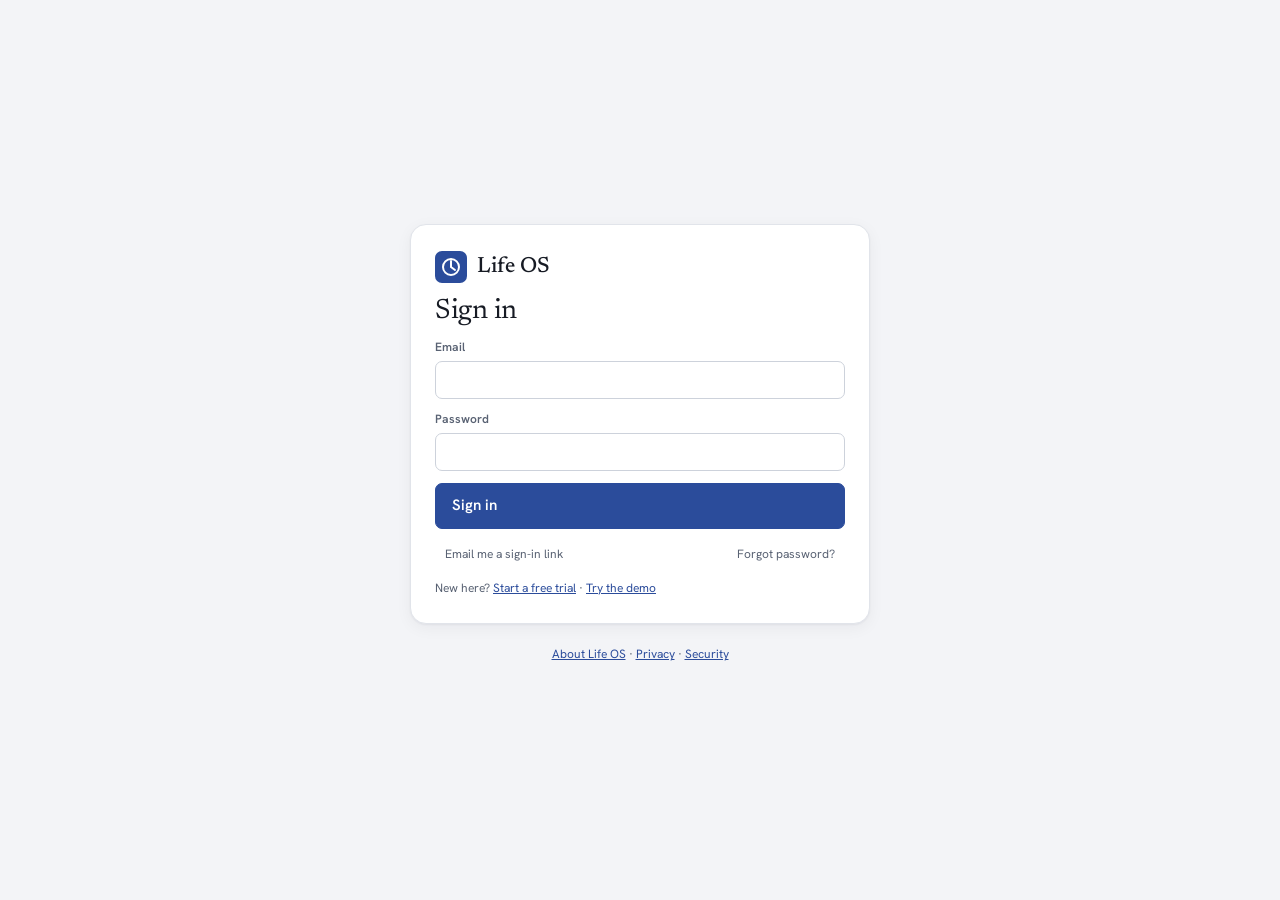
==== commit 0e981ac0: "Life OS 2.0.0-beta.11: customize, homes, adults first, Notes, photos - Customize: looks, any accent " ====
--- a/app/index.html
+++ b/app/index.html
@@ -1,9 +1,9 @@
 <!doctype html>
 <html lang="en"><head><meta charset="utf-8"><meta name="viewport" content="width=device-width, initial-scale=1, viewport-fit=cover">
-<meta http-equiv="Content-Security-Policy" content="default-src 'none'; script-src 'self' 'sha256-pOjQAjZUklqvd0Q4w4tRmfAzfsmc5+6RB6J0HP5enV8=' https://challenges.cloudflare.com https://accounts.google.com/gsi/client; style-src 'self' 'unsafe-inline' https://accounts.google.com/gsi/style; font-src 'self'; img-src 'self' data:; connect-src 'self' https://*.supabase.co wss://*.supabase.co https://www.googleapis.com https://tasks.googleapis.com https://oauth2.googleapis.com https://accounts.google.com/gsi/; frame-src https://challenges.cloudflare.com https://accounts.google.com/gsi/; manifest-src 'self'; worker-src 'self'; base-uri 'none'; form-action 'self'; object-src 'none'"><meta name="referrer" content="strict-origin-when-cross-origin">
+<meta http-equiv="Content-Security-Policy" content="default-src 'none'; script-src 'self' 'sha256-BjAzCryztzEDOU+MeK11VqDSczvFhL3cP6yCR5HNK/U=' https://challenges.cloudflare.com https://accounts.google.com/gsi/client; style-src 'self' 'unsafe-inline' https://accounts.google.com/gsi/style; font-src 'self'; img-src 'self' data: blob:; connect-src 'self' https://*.supabase.co wss://*.supabase.co https://www.googleapis.com https://tasks.googleapis.com https://oauth2.googleapis.com https://accounts.google.com/gsi/; frame-src https://challenges.cloudflare.com https://accounts.google.com/gsi/; manifest-src 'self'; worker-src 'self'; base-uri 'none'; form-action 'self'; object-src 'none'"><meta name="referrer" content="strict-origin-when-cross-origin">
 <title>Life OS</title><meta name="description" content="One private database of family life: tasks, calendar, upkeep, things, health, goals.">
 <meta name="theme-color" content="#2b4c9b"><link rel="manifest" href="manifest.webmanifest"><link rel="icon" href="icon.svg" type="image/svg+xml"><link rel="apple-touch-icon" href="icon.svg">
-<meta name="apple-mobile-web-app-capable" content="yes"><meta name="lifeos-version" content="2.0.0-beta.10.3">
+<meta name="apple-mobile-web-app-capable" content="yes"><meta name="lifeos-version" content="2.0.0-beta.11">
 <style>@font-face{font-family:'Hanken Grotesk';font-style:normal;font-weight:400;font-display:swap;src:url(fonts/hanken-grotesk-latin-400-normal.woff2) format('woff2')}@font-face{font-family:'Hanken Grotesk';font-style:normal;font-weight:500;font-display:swap;src:url(fonts/hanken-grotesk-latin-500-normal.woff2) format('woff2')}@font-face{font-family:'Hanken Grotesk';font-style:normal;font-weight:600;font-display:swap;src:url(fonts/hanken-grotesk-latin-600-normal.woff2) format('woff2')}@font-face{font-family:'Hanken Grotesk';font-style:normal;font-weight:700;font-display:swap;src:url(fonts/hanken-grotesk-latin-700-normal.woff2) format('woff2')}@font-face{font-family:'Newsreader';font-style:normal;font-weight:400;font-display:swap;src:url(fonts/newsreader-latin-400-normal.woff2) format('woff2')}@font-face{font-family:'Newsreader';font-style:normal;font-weight:500;font-display:swap;src:url(fonts/newsreader-latin-500-normal.woff2) format('woff2')}</style><style>/* Layout: sidebar + main column of cards on desktop; bottom tab bar on phones. Serif for figures, grotesk for UI. */
 :root {
   --bg: #f3f4f7; --panel: #ffffff; --panel-2: #f7f8fa; --line: #e1e4ea; --line-strong: #cdd2db;
@@ -16,7 +16,8 @@
   --font-ui: 'Hanken Grotesk', 'Segoe UI', system-ui, -apple-system, sans-serif;
   --font-fig: 'Newsreader', 'Iowan Old Style', Georgia, serif;
   --r: 10px; --r-sm: 7px;
-  --fs-cap: 12px; --fs-body: 14px; --fs-h: 16px; --fs-title: 30px;
+  --tk: 1; --fs-cap: calc(12px * var(--tk)); --fs-body: calc(14px * var(--tk)); --fs-h: calc(16px * var(--tk)); --fs-title: calc(30px * var(--tk));
+  --pad: 16px; --gap: 18px; --row-y: 8px;
   color-scheme: light;
 }
 @media (prefers-color-scheme: dark) {
@@ -51,7 +52,7 @@
 .shell { display: grid; grid-template-columns: 228px minmax(0, 1fr); min-height: 100%; }
 .side { position: sticky; top: 0; height: 100vh; overflow-y: auto; border-right: 1px solid var(--line); background: var(--panel); padding: 18px 12px; display: flex; flex-direction: column; gap: 2px; }
 .brand { display: flex; align-items: baseline; gap: 8px; padding: 4px 10px 14px; }
-.brand b { font: 500 22px/1 var(--font-fig); letter-spacing: -.01em; }
+.brand b { font: 500 calc(22px * var(--tk))/1 var(--font-fig); letter-spacing: -.01em; }
 .brand span { font-size: var(--fs-cap); color: var(--faint); }
 .nav-btn { display: flex; align-items: center; gap: 10px; width: 100%; padding: 8px 10px; border: 0; border-radius: var(--r-sm); background: none; cursor: pointer; text-align: left; color: var(--muted); }
 .nav-btn:hover { background: var(--panel-2); color: var(--fg); }
@@ -60,7 +61,7 @@
 .nav-sep { height: 1px; background: var(--line); margin: 10px 6px; }
 .side-foot { margin-top: auto; padding: 10px; font-size: var(--fs-cap); color: var(--faint); display: grid; gap: 6px; }
 .main { min-width: 0; padding: 20px max(16px, env(safe-area-inset-right, 0px)) 96px max(16px, env(safe-area-inset-left, 0px)); }
-.wrap { max-width: 1240px; margin-inline: auto; display: grid; gap: 18px; }
+.wrap { max-width: 1240px; margin-inline: auto; display: grid; gap: var(--gap); }
 .topbar { display: flex; flex-wrap: wrap; gap: 10px; align-items: center; justify-content: space-between; }
 .topbar h1 { margin: 0; font: 400 var(--fs-title)/1.1 var(--font-fig); letter-spacing: -.01em; text-wrap: balance; }
 .topbar .sub { color: var(--muted); margin-top: 4px; }
@@ -89,9 +90,9 @@
 .chip .x { color: var(--faint); }
 .chip-label { font-size: var(--fs-cap); color: var(--faint); min-width: 58px; }
 .dot { display: inline-block; width: 8px; height: 8px; border-radius: 50%; background: var(--c, var(--faint)); flex: none; }
-.badge { display: inline-flex; align-items: center; justify-content: center; min-width: 20px; height: 20px; padding: 0 6px; border-radius: 999px; background: var(--panel-2); border: 1px solid var(--line); font-size: 11px; color: var(--muted); font-variant-numeric: tabular-nums; }
+.badge { display: inline-flex; align-items: center; justify-content: center; min-width: 20px; height: 20px; padding: 0 6px; border-radius: 999px; background: var(--panel-2); border: 1px solid var(--line); font-size: calc(11px * var(--tk)); color: var(--muted); font-variant-numeric: tabular-nums; }
 .badge.bad { background: var(--bad-soft); color: var(--bad); border-color: transparent; }
-.pill { display: inline-flex; align-items: center; gap: 4px; padding: 1px 8px; border-radius: 999px; font-size: 11px; font-weight: 600; letter-spacing: .02em; background: var(--panel-2); color: var(--muted); white-space: nowrap; }
+.pill { display: inline-flex; align-items: center; gap: 4px; padding: 1px 8px; border-radius: 999px; font-size: calc(11px * var(--tk)); font-weight: 600; letter-spacing: .02em; background: var(--panel-2); color: var(--muted); white-space: nowrap; }
 .pill.bad { background: var(--bad-soft); color: var(--bad); }
 .pill.warn { background: var(--warn-soft); color: var(--warn); }
 .pill.ok { background: var(--ok-soft); color: var(--ok); }
@@ -104,23 +105,23 @@
 .filterrow { display: flex; flex-wrap: wrap; gap: 8px; align-items: center; }
 
 /* cards */
-.grid { display: grid; gap: 16px; grid-template-columns: repeat(auto-fit, minmax(min(100%, 340px), 1fr)); align-items: start; }
+.grid { display: grid; gap: var(--gap); grid-template-columns: repeat(auto-fit, minmax(min(100%, 340px), 1fr)); align-items: start; }
 .grid.two { grid-template-columns: minmax(0, 1.15fr) minmax(0, 1fr); }
-.card { background: var(--panel); border: 1px solid var(--line); border-radius: var(--r); padding: 16px; min-width: 0; box-shadow: var(--shadow); }
+.card { background: var(--panel); border: 1px solid var(--line); border-radius: var(--r); padding: var(--pad); min-width: 0; box-shadow: var(--shadow); }
 .card h2, .card h3 { margin: 0; font-size: var(--fs-h); font-weight: 600; }
 .card .note { margin: 3px 0 0; color: var(--muted); font-size: var(--fs-cap); }
-.card-head { display: flex; gap: 10px; align-items: flex-start; justify-content: space-between; margin-bottom: 12px; }
-.kpis { display: grid; gap: 12px; grid-template-columns: repeat(auto-fit, minmax(min(100%, 150px), 1fr)); }
-.kpi { background: var(--panel); border: 1px solid var(--line); border-radius: var(--r); padding: 12px 14px; box-shadow: var(--shadow); cursor: pointer; text-align: left; }
+.card-head { display: flex; gap: 10px; align-items: flex-start; justify-content: space-between; margin-bottom: calc(var(--pad) * .75); }
+.kpis { display: grid; gap: calc(var(--gap) * .67); grid-template-columns: repeat(auto-fit, minmax(min(100%, 150px), 1fr)); }
+.kpi { background: var(--panel); border: 1px solid var(--line); border-radius: var(--r); padding: calc(var(--pad) * .75) calc(var(--pad) * .875); box-shadow: var(--shadow); cursor: pointer; text-align: left; }
 .kpi .lbl { font-size: var(--fs-cap); color: var(--muted); }
-.kpi .val { font: 400 32px/1.1 var(--font-fig); margin-top: 4px; font-variant-numeric: tabular-nums; }
+.kpi .val { font: 400 calc(32px * var(--tk))/1.1 var(--font-fig); margin-top: 4px; font-variant-numeric: tabular-nums; }
 .kpi .val.bad { color: var(--bad); }
 .kpi .sub { font-size: var(--fs-cap); color: var(--faint); margin-top: 2px; }
 .empty { color: var(--faint); font-size: var(--fs-cap); padding: 8px 0; }
 
 /* rows */
 .rows { display: grid; }
-.row { display: flex; align-items: center; gap: 10px; padding: 8px 2px; border-bottom: 1px solid var(--line); min-width: 0; }
+.row { display: flex; align-items: center; gap: 10px; padding: var(--row-y) 2px; border-bottom: 1px solid var(--line); min-width: 0; }
 .row:last-child { border-bottom: 0; }
 .row .grow { flex: 1; min-width: 0; }
 .row .title { cursor: pointer; overflow-wrap: anywhere; }
@@ -152,13 +153,13 @@
 .lifegrid { display: grid; grid-template-columns: minmax(120px, 1.2fr) repeat(5, minmax(0, 1fr)); gap: 4px; }
 .lg-h { font-size: var(--fs-cap); color: var(--muted); padding: 2px 4px; align-self: end; }
 .lg-d { display: flex; gap: 8px; align-items: center; font-weight: 600; font-size: var(--fs-cap); cursor: pointer; padding: 0 4px; }
-.lg-c { border-radius: var(--r-sm); padding: 8px; text-align: center; font: 400 18px/1.1 var(--font-fig); background: color-mix(in srgb, var(--c) calc(var(--k) * 26%), var(--panel-2)); border: 1px solid transparent; font-variant-numeric: tabular-nums; }
+.lg-c { border-radius: var(--r-sm); padding: 8px; text-align: center; font: 400 calc(18px * var(--tk))/1.1 var(--font-fig); background: color-mix(in srgb, var(--c) calc(var(--k) * 26%), var(--panel-2)); border: 1px solid transparent; font-variant-numeric: tabular-nums; }
 .lg-c.bad { border-color: var(--bad); color: var(--bad); }
-.lg-c small { display: block; font: 500 10.5px/1.2 var(--font-ui); color: var(--muted); margin-top: 2px; }
+.lg-c small { display: block; font: 500 calc(10.5px * var(--tk))/1.2 var(--font-ui); color: var(--muted); margin-top: 2px; }
 
 /* calendar */
 .cal-tools { display: flex; flex-wrap: wrap; gap: 10px; align-items: center; justify-content: space-between; }
-.cal-title { font: 400 24px/1.1 var(--font-fig); }
+.cal-title { font: 400 calc(24px * var(--tk))/1.1 var(--font-fig); }
 .month { display: grid; grid-template-columns: repeat(7, minmax(0, 1fr)); border: 1px solid var(--line); border-radius: var(--r); overflow: hidden; background: var(--line); gap: 1px; }
 .month .dow { background: var(--panel-2); padding: 6px 8px; font-size: var(--fs-cap); color: var(--muted); font-weight: 600; }
 .mcell { background: var(--panel); min-height: 112px; padding: 6px; display: flex; flex-direction: column; gap: 3px; min-width: 0; }
@@ -168,9 +169,9 @@
 .mcell.drop { outline: 2px dashed var(--accent); outline-offset: -3px; }
 .dnum { font-size: var(--fs-cap); font-weight: 600; display: flex; justify-content: space-between; color: var(--muted); }
 .dnum.today b { background: var(--accent); color: var(--accent-ink); border-radius: 999px; padding: 0 7px; }
-.ent { display: flex; align-items: center; gap: 5px; font-size: 11.5px; line-height: 1.25; padding: 2px 6px; border-radius: 5px; background: color-mix(in srgb, var(--c) 14%, var(--panel)); border-left: 3px solid var(--c); cursor: pointer; min-width: 0; }
+.ent { display: flex; align-items: center; gap: 5px; font-size: calc(11.5px * var(--tk)); line-height: 1.25; padding: 2px 6px; border-radius: 5px; background: color-mix(in srgb, var(--c) 14%, var(--panel)); border-left: 3px solid var(--c); cursor: pointer; min-width: 0; }
 .ent span.t { overflow: hidden; text-overflow: ellipsis; white-space: nowrap; min-width: 0; }
-.ent .k { color: var(--muted); font-size: 10.5px; flex: none; }
+.ent .k { color: var(--muted); font-size: calc(10.5px * var(--tk)); flex: none; }
 .ent.deadline { background: none; border: 1px dashed var(--c); border-left: 3px solid var(--c); }
 .ent.log { background: none; border-left-color: transparent; color: var(--muted); }
 .ent.done span.t { text-decoration: line-through; color: var(--faint); }
@@ -179,17 +180,29 @@
 .dbtn:hover { color: var(--accent); }
 .dnum.today .dbtn { background: var(--accent); color: var(--accent-ink); padding: 0 7px; }
 .ent.overdue { box-shadow: inset 0 0 0 1px var(--bad); }
-.more { font-size: 11px; color: var(--accent); cursor: pointer; background: none; border: 0; text-align: left; padding: 0 6px; }
-.week { display: grid; grid-template-columns: 84px repeat(7, minmax(0, 1fr)); border: 1px solid var(--line); border-radius: var(--r); overflow: hidden; background: var(--line); gap: 1px; }
-.week > div { background: var(--panel); padding: 6px; min-width: 0; display: flex; flex-direction: column; gap: 4px; }
-.week .wh { background: var(--panel-2); font-size: var(--fs-cap); font-weight: 600; color: var(--muted); }
-.week .wh.today { color: var(--accent); }
-.week .band { background: var(--panel-2); font-size: var(--fs-cap); color: var(--muted); justify-content: center; }
-.week .wcell { min-height: 64px; }
+.more { font-size: calc(11px * var(--tk)); color: var(--accent); cursor: pointer; background: none; border: 0; text-align: left; padding: 0 6px; }
+/* the calendar's week: a column per day; rows are parts of the day or hours (beta 11: its own class, so the Home
+   planner's .week rules no longer squeeze it into seven columns) */
+.cal-scroll { overflow-x: auto; overscroll-behavior-x: contain; }
+.calweek { display: grid; grid-template-columns: 84px repeat(7, minmax(92px, 1fr)); border: 1px solid var(--line); border-radius: var(--r); overflow: hidden; background: var(--line); gap: 1px; min-width: 720px; }
+.calweek > div, .calweek > button { background: var(--panel); padding: 6px; min-width: 0; display: flex; flex-direction: column; gap: 4px; }
+.calweek .wh { background: var(--panel-2); font-size: var(--fs-cap); font-weight: 600; color: var(--muted); border: 0; text-align: left; cursor: pointer; position: sticky; top: 0; }
+.calweek .wh.today { color: var(--accent); }
+.calweek .band { background: var(--panel-2); font-size: var(--fs-cap); color: var(--muted); justify-content: center; position: sticky; left: 0; z-index: 1; }
+.calweek .band b { font-weight: 600; color: var(--fg); }
+.calweek .band small { font-size: calc(10.5px * var(--tk)); color: var(--faint); }
+.calweek .wcell { min-height: 64px; }
+.calweek .wcell.today { background: color-mix(in srgb, var(--accent) 4%, var(--panel)); }
+.calweek.parts .band.part ~ .wcell[data-act] { min-height: 96px; }
+.calweek .wcell[data-act] { cursor: copy; }
+.calweek .wcell[data-act]:empty:hover { background: var(--accent-soft); }
+.calweek.hours .wcell { min-height: 38px; padding: 3px 5px; }
+.calweek.hours .band.hr { justify-content: flex-start; padding-top: 4px; }
+.calweek .wcell.drop { outline: 2px dashed var(--accent); outline-offset: -3px; }
 .yeargrid { display: grid; gap: 14px; grid-template-columns: repeat(auto-fill, minmax(190px, 1fr)); }
 .ym h4 { margin: 0 0 6px; font-size: var(--fs-cap); font-weight: 600; }
 .ym .g { display: grid; grid-template-columns: repeat(7, 1fr); gap: 2px; }
-.yd { aspect-ratio: 1; border-radius: 3px; background: color-mix(in srgb, var(--accent) calc(var(--k) * 22%), var(--panel-2)); font-size: 9.5px; display: grid; place-items: center; color: var(--muted); cursor: pointer; position: relative; border: 0; padding: 0; }
+.yd { aspect-ratio: 1; border-radius: 3px; background: color-mix(in srgb, var(--accent) calc(var(--k) * 22%), var(--panel-2)); font-size: calc(9.5px * var(--tk)); display: grid; place-items: center; color: var(--muted); cursor: pointer; position: relative; border: 0; padding: 0; }
 .yd.blank { background: none; cursor: default; }
 .yd.mark::after { content: ''; position: absolute; right: 1px; top: 1px; width: 4px; height: 4px; border-radius: 50%; background: var(--bad); }
 .yd.today { outline: 1.5px solid var(--accent); }
@@ -205,7 +218,7 @@
 .g-bar.open { background: color-mix(in srgb, var(--c) 30%, var(--panel)); border: 1px solid var(--c); }
 .g-dia { position: absolute; top: 50%; width: 11px; height: 11px; transform: translate(-50%, -50%) rotate(45deg); background: var(--c); cursor: pointer; }
 .g-today { position: absolute; top: 0; bottom: 0; width: 0; border-left: 1.5px dashed var(--accent); pointer-events: none; }
-.g-tick { position: absolute; top: 4px; font-size: 10.5px; color: var(--faint); transform: translateX(2px); white-space: nowrap; }
+.g-tick { position: absolute; top: 4px; font-size: calc(10.5px * var(--tk)); color: var(--faint); transform: translateX(2px); white-space: nowrap; }
 .g-grid { position: absolute; top: 0; bottom: 0; border-left: 1px solid var(--line); }
 
 /* heat map */
@@ -214,8 +227,8 @@
 .hc.lo { background: color-mix(in srgb, var(--faint) 12%, var(--panel)); }
 .hc.mid { background: var(--warn-soft); }
 .hc.hi { background: var(--bad-soft); }
-.hx { font-size: 11px; color: var(--muted); text-align: center; align-self: center; }
-.hchip { font-size: 11px; padding: 0 5px; border-radius: 5px; background: var(--panel); border: 1px solid var(--line-strong); cursor: pointer; }
+.hx { font-size: calc(11px * var(--tk)); color: var(--muted); text-align: center; align-self: center; }
+.hchip { font-size: calc(11px * var(--tk)); padding: 0 5px; border-radius: 5px; background: var(--panel); border: 1px solid var(--line-strong); cursor: pointer; }
 
 /* horizons */
 .horizons { display: grid; gap: 12px; grid-template-columns: repeat(auto-fit, minmax(min(100%, 220px), 1fr)); }
@@ -229,12 +242,12 @@
 .hbar .track { display: flex; height: 16px; border-radius: 5px; overflow: hidden; background: var(--panel-2); }
 .hbar .track i { display: block; height: 100%; background: var(--c); }
 .spark { width: 100%; height: 90px; display: block; }
-.spark-lbls { display: flex; justify-content: space-between; font-size: 10.5px; color: var(--faint); }
-.metric-val { font: 400 28px/1 var(--font-fig); font-variant-numeric: tabular-nums; }
+.spark-lbls { display: flex; justify-content: space-between; font-size: calc(10.5px * var(--tk)); color: var(--faint); }
+.metric-val { font: 400 calc(28px * var(--tk))/1 var(--font-fig); font-variant-numeric: tabular-nums; }
 
 /* domain cards */
 .dcard { border-top: 3px solid var(--c); cursor: pointer; display: grid; gap: 8px; }
-.dcard h3 { font: 400 20px/1.1 var(--font-fig); }
+.dcard h3 { font: 400 calc(20px * var(--tk))/1.1 var(--font-fig); }
 .dstats { display: flex; flex-wrap: wrap; gap: 6px 14px; font-size: var(--fs-cap); color: var(--muted); }
 .dstats b { color: var(--fg); font-variant-numeric: tabular-nums; }
 
@@ -249,9 +262,9 @@
 .fields2 { display: grid; gap: 10px; grid-template-columns: repeat(2, minmax(0, 1fr)); }
 .checkline { display: flex; gap: 8px; align-items: center; }
 .modal { position: fixed; left: 50%; top: 8vh; transform: translateX(-50%); width: min(640px, calc(100% - 24px)); max-height: 84vh; overflow: auto; background: var(--panel); border: 1px solid var(--line); border-radius: 14px; box-shadow: var(--pop); z-index: 41; padding: 18px; display: grid; gap: 12px; }
-.modal h2 { margin: 0; font: 400 24px/1.1 var(--font-fig); }
+.modal h2 { margin: 0; font: 400 calc(24px * var(--tk))/1.1 var(--font-fig); }
 .search-box { position: fixed; left: 50%; top: 10vh; transform: translateX(-50%); width: min(620px, calc(100% - 24px)); background: var(--panel); border: 1px solid var(--line); border-radius: 14px; box-shadow: var(--pop); z-index: 41; overflow: hidden; }
-.search-box input { width: 100%; border: 0; border-bottom: 1px solid var(--line); padding: 14px 16px; background: none; font-size: 16px; outline: none; }
+.search-box input { width: 100%; border: 0; border-bottom: 1px solid var(--line); padding: 14px 16px; background: none; font-size: calc(16px * var(--tk)); outline: none; }
 .search-res { max-height: 60vh; overflow: auto; padding: 6px; }
 .sres { display: flex; gap: 10px; align-items: center; padding: 8px 10px; border-radius: var(--r-sm); cursor: pointer; }
 .sres:hover { background: var(--panel-2); }
@@ -270,13 +283,13 @@
 .tl { display: grid; grid-template-columns: 84px 14px minmax(0, 1fr); gap: 10px; padding: 6px 0; }
 .tl .d { font-size: var(--fs-cap); color: var(--muted); text-align: right; }
 .tl .m { width: 10px; height: 10px; border-radius: 50%; background: var(--c); margin-top: 4px; }
-code.blk { display: block; white-space: pre; overflow-x: auto; background: var(--panel-2); border: 1px solid var(--line); border-radius: var(--r-sm); padding: 10px; font-size: 12px; }
+code.blk { display: block; white-space: pre; overflow-x: auto; background: var(--panel-2); border: 1px solid var(--line); border-radius: var(--r-sm); padding: 10px; font-size: calc(12px * var(--tk)); }
 
 @media (max-width: 900px) {
   .shell { grid-template-columns: minmax(0, 1fr); }
   .side { display: none; }
   .tabbar { display: grid; grid-template-columns: repeat(5, 1fr); position: fixed; left: 0; right: 0; bottom: 0; z-index: 30; background: var(--panel); border-top: 1px solid var(--line); padding: 6px max(8px, env(safe-area-inset-left, 0px)) calc(6px + env(safe-area-inset-bottom, 0px)) max(8px, env(safe-area-inset-right, 0px)); }
-  .tabbar button { border: 0; background: none; padding: 6px 2px; font-size: 11px; color: var(--muted); display: grid; gap: 2px; justify-items: center; cursor: pointer; }
+  .tabbar button { border: 0; background: none; padding: 6px 2px; font-size: calc(11px * var(--tk)); color: var(--muted); display: grid; gap: 2px; justify-items: center; cursor: pointer; }
   .tabbar button.on { color: var(--accent); font-weight: 600; }
   .tabbar svg { width: 20px; height: 20px; }
   .grid.two { grid-template-columns: minmax(0, 1fr); }
@@ -285,21 +298,20 @@
   .lists .nav-btn { width: auto; border: 1px solid var(--line); }
   .mcell { min-height: 74px; padding: 4px; }
   .ent .k { display: none; }
-  .week { grid-template-columns: 56px repeat(7, minmax(0, 1fr)); font-size: 11px; }
+  .calweek { grid-template-columns: 58px repeat(7, minmax(84px, 1fr)); font-size: calc(11px * var(--tk)); }
   .lifegrid { grid-template-columns: minmax(92px, 1.1fr) repeat(5, minmax(0, 1fr)); }
-  .lg-c { padding: 6px 2px; font-size: 15px; }
-  .topbar h1 { font-size: 26px; }
+  .lg-c { padding: 6px 2px; font-size: calc(15px * var(--tk)); }
+  .topbar h1 { font-size: calc(26px * var(--tk)); }
 }
 @media (max-width: 560px) {
-  .month .dow { padding: 4px; font-size: 10.5px; }
+  .month .dow { padding: 4px; font-size: calc(10.5px * var(--tk)); }
   .month .mcell { flex-direction: row; flex-wrap: wrap; align-content: flex-start; gap: 4px; min-height: 64px; }
   .month .dnum { width: 100%; }
   .month .ent { width: 9px; height: 9px; padding: 0; border: 0; border-radius: 50%; background: var(--c); }
   .month .ent.deadline { background: none; box-shadow: inset 0 0 0 1.5px var(--c); border: 0; }
   .month .ent .k, .month .ent span.t { display: none; }
   .month .more { width: 100%; padding: 0; }
-  .ent { font-size: 10.5px; padding: 1px 4px; }
-  .week { overflow-x: auto; }
+  .ent { font-size: calc(10.5px * var(--tk)); padding: 1px 4px; }
   .fields2 { grid-template-columns: minmax(0, 1fr); }
 }
 @media (prefers-reduced-motion: no-preference) {
@@ -308,7 +320,7 @@
 }
 
 /* IDs */
-.ref { font: 600 11px/1.4 ui-monospace, SFMono-Regular, Menlo, Consolas, monospace; letter-spacing: .02em; color: var(--muted); background: var(--panel-2); border: 1px solid var(--line); border-radius: 5px; padding: 0 5px; white-space: nowrap; }
+.ref { font: 600 calc(11px * var(--tk))/1.4 ui-monospace, SFMono-Regular, Menlo, Consolas, monospace; letter-spacing: .02em; color: var(--muted); background: var(--panel-2); border: 1px solid var(--line); border-radius: 5px; padding: 0 5px; white-space: nowrap; }
 .mono { font-family: ui-monospace, SFMono-Regular, Menlo, Consolas, monospace; }
 .top-banner { margin-bottom: 14px; }
 .banner.bad-b { background: var(--bad-soft); }
@@ -316,18 +328,18 @@
 /* sign in and sign up */
 .auth { min-height: 100vh; display: grid; place-items: center; padding: 24px 16px; gap: 10px; align-content: center; }
 .auth-card { width: min(460px, 100%); background: var(--panel); border: 1px solid var(--line); border-radius: 16px; box-shadow: var(--shadow); padding: 26px 24px; display: grid; gap: 12px; }
-.auth-card h1 { margin: 0; font: 400 28px/1.15 var(--font-fig); letter-spacing: -.01em; text-wrap: balance; }
+.auth-card h1 { margin: 0; font: 400 calc(28px * var(--tk))/1.15 var(--font-fig); letter-spacing: -.01em; text-wrap: balance; }
 .auth-card p { margin: 0; }
 .auth-brand { display: flex; align-items: center; gap: 10px; }
 .auth-brand svg { width: 32px; height: 32px; }
-.auth-brand b { font: 500 22px/1 var(--font-fig); }
+.auth-brand b { font: 500 calc(22px * var(--tk))/1 var(--font-fig); }
 .auth-form { display: grid; gap: 12px; }
 .auth-msg { min-height: 1.4em; color: var(--bad); font-size: var(--fs-cap); }
 .auth-msg:empty { display: none; }
 .auth-alt, .auth-foot { font-size: var(--fs-cap); color: var(--muted); }
 .auth-foot { text-align: center; }
 .auth-links { display: flex; flex-wrap: wrap; gap: 6px; justify-content: space-between; }
-.btn.big { padding: 11px 16px; font-size: 15px; font-weight: 600; }
+.btn.big { padding: 11px 16px; font-size: calc(15px * var(--tk)); font-weight: 600; }
 .code-box summary { cursor: pointer; color: var(--accent); font-size: var(--fs-cap); }
 .code-box[open] summary { margin-bottom: 8px; }
 .pay-choice { border: 1px solid var(--line); border-radius: var(--r); padding: 8px 12px 10px; margin: 0; display: grid; gap: 8px; }
@@ -342,13 +354,13 @@
 .inline-form { display: flex; gap: 8px; align-items: center; flex-wrap: wrap; }
 .inline-form .text { flex: 1; min-width: 160px; }
 .addr-row { display: flex; gap: 8px; align-items: center; }
-.addr-row .text { flex: 1; min-width: 0; font-size: 13px; }
+.addr-row .text { flex: 1; min-width: 0; font-size: calc(13px * var(--tk)); }
 .cheat { display: grid; gap: 6px; margin: 10px 0; }
 .cheat div { display: flex; flex-wrap: wrap; gap: 4px 10px; align-items: baseline; font-size: var(--fs-cap); color: var(--muted); }
 .cheat code { font: 12px/1.5 ui-monospace, SFMono-Regular, Menlo, Consolas, monospace; color: var(--fg); background: var(--panel-2); border: 1px solid var(--line); border-radius: 5px; padding: 1px 6px; }
 .dom-list { display: grid; gap: 8px; }
 .dom-row { display: grid; grid-template-columns: auto minmax(0, 1fr) 64px auto; gap: 6px 8px; align-items: center; padding: 8px 0; border-bottom: 1px solid var(--line); }
-.dom-row .areas { grid-column: 2 / -1; font-size: 13px; }
+.dom-row .areas { grid-column: 2 / -1; font-size: calc(13px * var(--tk)); }
 .dom-row .code { text-transform: uppercase; text-align: center; padding-inline: 4px; }
 .dom-btns { display: flex; gap: 2px; grid-column: 4; grid-row: 1; }
 .dom-del { grid-column: 1 / -1; }
@@ -382,27 +394,27 @@
 .area-btns { display: flex; gap: 2px; }
 
 /* Home: tasks lead; the safety net informs without shouting; cards fold */
-.home-top { display: grid; grid-template-columns: minmax(0, 3fr) minmax(0, 2fr); gap: 18px; align-items: start; }
-.home-top .col { display: grid; gap: 18px; min-width: 0; }
+.home-top { display: grid; grid-template-columns: minmax(0, 3fr) minmax(0, 2fr); gap: var(--gap); align-items: start; }
+.home-top .col { display: grid; gap: var(--gap); min-width: 0; align-content: start; }
 @media (max-width: 900px) { .home-top { grid-template-columns: minmax(0, 1fr); } }
 .home-card .card-head { align-items: center; }
 .home-card .card-head .grow { flex: 1; min-width: 0; }
 .home-card h2 { cursor: pointer; }
-.fold { flex: none; width: 26px; height: 26px; border-radius: 7px; border: 1px solid var(--line); background: var(--panel-2); color: var(--muted); cursor: pointer; display: grid; place-items: center; padding: 0; font-size: 12px; align-self: flex-start; }
+.fold { flex: none; width: 26px; height: 26px; border-radius: 7px; border: 1px solid var(--line); background: var(--panel-2); color: var(--muted); cursor: pointer; display: grid; place-items: center; padding: 0; font-size: calc(12px * var(--tk)); align-self: flex-start; }
 .fold:hover { color: var(--fg); border-color: var(--line-strong); }
 .home-card.folded { padding-block: 10px; }
 .home-card.folded .card-head { margin: 0; }
 .fold-sum { font: 400 var(--fs-cap)/1.4 var(--font-ui); color: var(--muted); margin-left: 6px; }
-.today-card .row { padding: 11px 2px; }
-.today-card .row .title { font-size: 16px; font-weight: 600; }
+.today-card .row { padding: calc(var(--row-y) + 3px) 2px; }
+.today-card .row .title { font-size: calc(16px * var(--tk)); font-weight: 600; }
 .today-card .check { width: 22px; height: 22px; }
-.compact .row { padding: 6px 2px; }
-.compact .row .title { font-size: 13.5px; }
-.compact .row .meta { font-size: 11px; gap: 4px; margin-top: 1px; }
-.compact .pill { font-size: 10px; padding: 0 6px; letter-spacing: .01em; }
-.compact .ref { font-size: 10px; padding: 0 4px; opacity: .85; }
-.compact .card-head .note { font-size: 11.5px; }
-.compact .ent { font-size: 11px; }
+.compact .row { padding: calc(var(--row-y) - 2px) 2px; }
+.compact .row .title { font-size: calc(13.5px * var(--tk)); }
+.compact .row .meta { font-size: calc(11px * var(--tk)); gap: 4px; margin-top: 1px; }
+.compact .pill { font-size: calc(10px * var(--tk)); padding: 0 6px; letter-spacing: .01em; }
+.compact .ref { font-size: calc(10px * var(--tk)); padding: 0 4px; opacity: .85; }
+.compact .card-head .note { font-size: calc(11.5px * var(--tk)); }
+.compact .ent { font-size: calc(11px * var(--tk)); }
 .kpi { transition: border-color .12s, transform .12s; }
 .kpi:hover { border-color: var(--accent); }
 .kpi:active { transform: translateY(1px); }
@@ -416,7 +428,7 @@
 .wk-day.today { border-color: var(--accent); box-shadow: inset 0 0 0 1px var(--accent); }
 .wk-day.drop { background: var(--accent-soft); }
 .wk-head { display: flex; justify-content: space-between; align-items: baseline; gap: 6px; border: 0; background: none; padding: 0; cursor: pointer; color: var(--fg); text-align: left; }
-.wk-head b { font-size: 13px; } .wk-head span { font-size: 11px; color: var(--muted); }
+.wk-head b { font-size: calc(13px * var(--tk)); } .wk-head span { font-size: calc(11px * var(--tk)); color: var(--muted); }
 .wk-day.today .wk-head b { color: var(--accent); }
 .wk-load { height: 4px; border-radius: 2px; background: var(--panel-2); overflow: hidden; }
 .wk-load i { display: block; height: 100%; background: color-mix(in srgb, var(--accent) 70%, var(--panel)); }
@@ -442,14 +454,14 @@
 .md-head.sun { color: var(--accent); }
 .md-head.tap { cursor: pointer; }
 .md-head.tap:hover { color: var(--fg); }
-.md-head.tap::after { content: '▾'; margin-left: 6px; color: var(--faint); font-size: 11px; }
+.md-head.tap::after { content: '▾'; margin-left: 6px; color: var(--faint); font-size: calc(11px * var(--tk)); }
 .md-head.tap.shut::after { content: '▸'; margin-left: auto; }
 .md .empty { padding: 12px 2px; text-align: left; }
 .md-done .day-head { padding-top: 8px; }
 .md-done .row { padding-block: 5px; }
-.md-done .row .title { font-size: 13.5px !important; font-weight: 400 !important; }
+.md-done .row .title { font-size: calc(13.5px * var(--tk)) !important; font-weight: 400 !important; }
 /* schedule: the time leads, so an appointment never reads as a to-do */
-.row.ev .when { flex: none; width: 62px; font-size: 13px; font-weight: 600; color: var(--fg); }
+.row.ev .when { flex: none; width: 62px; font-size: calc(13px * var(--tk)); font-weight: 600; color: var(--fg); }
 .row.ev .stripe { align-self: stretch; }
 .row.ev.done .when { color: var(--faint); }
 /* suggestions: square boxes to select, quieter type, a soft fill when picked */
@@ -458,7 +470,7 @@
 .row.sg:hover { background: var(--panel-2); }
 .row.sg.sel { background: var(--accent-soft); }
 .row.sg .pick { width: 17px; height: 17px; margin: 0; flex: none; accent-color: var(--accent); cursor: pointer; }
-.today-card .row.sg .title, .today-card .row.ev .title { font-size: 14.5px; font-weight: 500; }
+.today-card .row.sg .title, .today-card .row.ev .title { font-size: calc(14.5px * var(--tk)); font-weight: 500; }
 .today-card .row.sg { padding-block: 7px; }
 .md-bar { display: flex; flex-wrap: wrap; gap: 6px; align-items: center; padding: 8px 0 0; }
 .md-bar .btn[disabled] { opacity: .5; cursor: default; }
@@ -475,7 +487,7 @@
 .ent.appt .k { color: var(--fg); font-weight: 600; }
 @media (max-width: 560px) {
   .md-head .md-sub { display: none; }
-  .row.ev .when { width: 54px; font-size: 12px; }
+  .row.ev .when { width: 54px; font-size: calc(12px * var(--tk)); }
   .row.sg .btn.ghost { padding-inline: 6px; }
 }
 @media (max-width: 900px) { .wk-items .ent .k { display: inline; } } /* the planner is a list here, so the marks fit */
@@ -485,11 +497,11 @@
 .fpill { display: inline-flex; align-items: center; gap: 7px; min-width: 0; max-width: min(100%, 560px); padding: 5px 12px 5px 10px; border-radius: 999px; border: 1px solid var(--line); background: var(--panel-2); color: var(--muted); font: 500 var(--fs-cap)/1.3 var(--font-ui); cursor: pointer; }
 .fpill svg { width: 14px; height: 14px; flex: none; color: var(--faint); }
 .fpill .fp-l { overflow: hidden; text-overflow: ellipsis; white-space: nowrap; min-width: 0; }
-.fpill .fp-c { color: var(--faint); font-size: 10px; flex: none; }
+.fpill .fp-c { color: var(--faint); font-size: calc(10px * var(--tk)); flex: none; }
 .fpill:hover { color: var(--fg); border-color: var(--line-strong); }
 .fpill.on { color: var(--fg); border-color: color-mix(in srgb, var(--accent) 40%, var(--line)); background: color-mix(in srgb, var(--accent) 7%, var(--panel-2)); }
 .fpill.on svg { color: var(--accent); }
-.fpill-x { flex: none; width: 26px; height: 26px; border-radius: 999px; border: 1px solid var(--line); background: var(--panel-2); color: var(--muted); cursor: pointer; display: grid; place-items: center; padding: 0; font-size: 11px; }
+.fpill-x { flex: none; width: 26px; height: 26px; border-radius: 999px; border: 1px solid var(--line); background: var(--panel-2); color: var(--muted); cursor: pointer; display: grid; place-items: center; padding: 0; font-size: calc(11px * var(--tk)); }
 .fpill-x:hover { color: var(--bad); border-color: var(--line-strong); }
 .fpill-row + .filterbar { margin-top: -8px; }
 /* the pop-out: the same filter as always, under the pill; the page behind updates as you tap */
@@ -497,7 +509,7 @@
 .fpop { position: absolute; z-index: 41; width: min(680px, calc(100vw - 24px)); max-height: 72vh; overflow: auto; background: var(--panel); border: 1px solid var(--line); border-radius: 14px; box-shadow: var(--pop); padding: 14px 16px; display: grid; gap: 10px; }
 .fpop:focus { outline: none; }
 .fpop-head { display: flex; justify-content: space-between; align-items: flex-start; gap: 10px; }
-.fpop-head b { font-size: 15px; }
+.fpop-head b { font-size: calc(15px * var(--tk)); }
 .fpop-head p { margin: 2px 0 0; }
 .fpop .filterbar { border: 0; padding: 0; background: none; box-shadow: none; }
 .fpop-foot { display: flex; justify-content: space-between; align-items: center; gap: 10px; flex-wrap: wrap; border-top: 1px solid var(--line); padding-top: 10px; }
@@ -540,7 +552,7 @@
 .tl-tops, .tl-ticks-h { grid-column: 2; position: relative; background: var(--panel-2); border-bottom: 1px solid var(--line); }
 .tl-tops { grid-row: 1; height: 24px; }
 .tl-ticks-h { grid-row: 2; height: 26px; }
-.tl-q, .tl-m { position: absolute; top: 0; bottom: 0; display: flex; align-items: center; padding: 0 6px; overflow: hidden; white-space: nowrap; border: 0; border-left: 1px solid var(--line); background: none; color: var(--muted); font: 600 11px/1 var(--font-ui); text-align: left; }
+.tl-q, .tl-m { position: absolute; top: 0; bottom: 0; display: flex; align-items: center; padding: 0 6px; overflow: hidden; white-space: nowrap; border: 0; border-left: 1px solid var(--line); background: none; color: var(--muted); font: 600 calc(11px * var(--tk))/1 var(--font-ui); text-align: left; }
 .tl-m { font-weight: 500; }
 .tl-m.strong { color: var(--fg); }
 .zoom-month .tl-m, .zoom-week .tl-m { justify-content: center; padding: 0 2px; }
@@ -556,13 +568,13 @@
 .tl-past { left: 0; background: color-mix(in srgb, var(--fg) 3.5%, transparent); }
 .tl-allday { left: 0; background: var(--panel-2); }
 .tl-today { width: 2px; margin-left: -1px; background: var(--accent); }
-.tl-name { grid-column: 1; position: sticky; left: 0; z-index: 4; display: flex; align-items: flex-start; gap: 6px; padding: 9px 8px 6px 10px; border: 0; border-top: 1px solid var(--line); background: var(--panel); color: var(--fg); font: 600 12.5px/1.25 var(--font-ui); text-align: left; min-width: 0; }
+.tl-name { grid-column: 1; position: sticky; left: 0; z-index: 4; display: flex; align-items: flex-start; gap: 6px; padding: 9px 8px 6px 10px; border: 0; border-top: 1px solid var(--line); background: var(--panel); color: var(--fg); font: 600 calc(12.5px * var(--tk))/1.25 var(--font-ui); text-align: left; min-width: 0; }
 .tl-name .tl-nm { overflow: hidden; text-overflow: ellipsis; white-space: nowrap; flex: 1; min-width: 0; }
 .tl-name .dot { margin-top: 3px; }
 button.tl-name { cursor: pointer; }
 button.tl-name:hover .tl-nm { color: var(--accent); text-decoration: underline; }
 .tl-track { grid-column: 2; position: relative; z-index: 1; border-top: 1px solid var(--line); }
-.tl-it { position: absolute; height: 24px; display: flex; align-items: center; gap: 5px; border: 0; padding: 0 8px; margin: 0; background: none; color: var(--fg); font: 500 12px/1 var(--font-ui); white-space: nowrap; cursor: pointer; }
+.tl-it { position: absolute; height: 24px; display: flex; align-items: center; gap: 5px; border: 0; padding: 0 8px; margin: 0; background: none; color: var(--fg); font: 500 calc(12px * var(--tk))/1 var(--font-ui); white-space: nowrap; cursor: pointer; }
 .tl-it:focus-visible { outline: 2px solid var(--accent); outline-offset: 1px; z-index: 3; }
 .tl-it:hover { z-index: 3; }
 .tl-it:hover .tl-txt { text-decoration: underline; }
@@ -578,16 +590,16 @@
 .tl-it.bar.clip-r { border-top-right-radius: 0; border-bottom-right-radius: 0; }
 .tl-it.bar.open { background: linear-gradient(90deg, color-mix(in srgb, var(--c) 20%, var(--panel)) 70%, transparent); box-shadow: none; }
 .tl-it.bar.milestone { height: 18px; margin-top: 3px; border-radius: 4px; }
-.tl-end { position: absolute; right: -7px; top: 50%; transform: translateY(-52%); color: var(--c); font-size: 14px; z-index: 2; filter: brightness(.85); }
-.tl-star { color: var(--star); font-size: 12px; position: relative; z-index: 1; }
+.tl-end { position: absolute; right: -7px; top: 50%; transform: translateY(-52%); color: var(--c); font-size: calc(14px * var(--tk)); z-index: 2; filter: brightness(.85); }
+.tl-star { color: var(--star); font-size: calc(12px * var(--tk)); position: relative; z-index: 1; }
 /* markers: a moment on a date; heavier ones are bigger and bolder */
 .tl-it.pt { padding: 0; transform: translateX(-7px); }
 .tl-it.pt.flip { flex-direction: row-reverse; transform: translateX(calc(-100% + 7px)); }
-.tl-mk { width: 14px; flex: none; text-align: center; color: color-mix(in srgb, var(--c) 85%, var(--fg)); font-size: 12px; }
+.tl-mk { width: 14px; flex: none; text-align: center; color: color-mix(in srgb, var(--c) 85%, var(--fg)); font-size: calc(12px * var(--tk)); }
 .tl-it.t3 .tl-txt { font-weight: 650; }
-.tl-it.t3 .tl-mk { font-size: 15px; }
+.tl-it.t3 .tl-mk { font-size: calc(15px * var(--tk)); }
 .tl-it.t0 .tl-txt, .tl-it.t1 .tl-txt { color: var(--muted); }
-.tl-it.star .tl-mk, .tl-it.moment .tl-mk { color: var(--star); font-size: 16px; }
+.tl-it.star .tl-mk, .tl-it.moment .tl-mk { color: var(--star); font-size: calc(16px * var(--tk)); }
 .tl-it.crit .tl-mk { color: var(--bad); }
 .tl-it.crit.bar { box-shadow: inset 0 0 0 1.5px var(--bad); }
 .tl-it.late .tl-txt { color: var(--bad); }
@@ -599,7 +611,7 @@
 .tl-tick:hover, .tl-tick:focus-visible { transform: scaleY(1.5); background: var(--c); outline: none; }
 .tl-key.bar { display: inline-block; width: 20px; height: 8px; border-radius: 3px; vertical-align: middle; background: linear-gradient(90deg, color-mix(in srgb, var(--accent) 60%, var(--panel)) 55%, color-mix(in srgb, var(--accent) 22%, var(--panel)) 55%); }
 .tl-key.now { display: inline-block; width: 2px; height: 12px; vertical-align: middle; background: var(--accent); }
-@media (max-width: 560px) { .ltl { grid-template-columns: 104px minmax(0, 1fr); } .tl-name { font-size: 11.5px; padding-left: 6px; } }
+@media (max-width: 560px) { .ltl { grid-template-columns: 104px minmax(0, 1fr); } .tl-name { font-size: calc(11.5px * var(--tk)); padding-left: 6px; } }
 
 /* Google Calendar and Tasks (Settings) */
 .glist { margin: 0 0 10px; padding-left: 18px; display: grid; gap: 5px; font-size: var(--fs-cap); color: var(--muted); }
@@ -618,217 +630,353 @@
 .st-date { gap: 10px; }
 .st-date input { max-width: 170px; }
 @media (max-width: 520px) { .st-q { grid-template-columns: 1fr; gap: 4px; } .st-q > span { padding-top: 0; } }
-</style></head><body><div id="app"><div style="padding:32px;font-family:system-ui">Loading Life OS…</div></div><div id="overlay"></div><script src="config.js"></script><script>(()=>{var ne=t=>Math.floor(Date.parse(String(t).slice(0,10)+"T00:00:00Z")/864e5),Ze=t=>new Date(t*864e5).toISOString().slice(0,10),H=(t,e)=>Ze(ne(t)+e),ae=(t,e)=>ne(t)-ne(e);function $s(t=new Date){let e=t.getFullYear(),s=String(t.getMonth()+1).padStart(2,"0"),n=String(t.getDate()).padStart(2,"0");return`${e}-${s}-${n}`}var It=t=>new Date(ne(t)*864e5).getUTCDay();function Re(t){let e=It(t);return H(t,-((e+6)%7))}var to=["Jan","Feb","Mar","Apr","May","Jun","Jul","Aug","Sep","Oct","Nov","Dec"],so=["January","February","March","April","May","June","July","August","September","October","November","December"],lu=["Sun","Mon","Tue","Wed","Thu","Fri","Sat"],cu=["Sunday","Monday","Tuesday","Wednesday","Thursday","Friday","Saturday"],Sr=t=>so[t],xr=t=>to[t];function B(t,e={}){if(!t)return"";let[s,n,a]=t.slice(0,10).split("-").map(Number),r=`${to[n-1]} ${a}`;return e.dow?`${lu[It(t)]} ${r}`:e.year?`${r}, ${s}`:r}function no(t){let[e,s,n]=t.split("-").map(Number);return`${cu[It(t)]}, ${so[s-1]} ${n}`}function nt(t){if(!t)return"";let[e,s]=t.split(":").map(Number),n=e>=12?"pm":"am",a=(e+11)%12+1;return s?`${a}:${String(s).padStart(2,"0")}${n}`:`${a}${n}`}function Qe(t){return t===0?"today":t===1?"tomorrow":t===-1?"yesterday":t<0?`${-t} days ago`:`in ${t} days`}function f(t){return String(t??"").replace(/[&<>"']/g,e=>({"&":"&amp;","<":"&lt;",">":"&gt;",'"':"&quot;","'":"&#39;"})[e])}var eo="0123456789ABCDEFGHJKMNPQRSTVWXYZ";function at(t=Date.now()){let e=t,s="";for(let r=0;r<10;r++)s=eo[e%32]+s,e=Math.floor(e/32);let n=new Uint8Array(16);globalThis.crypto.getRandomValues(n);let a="";for(let r=0;r<16;r++)a+=eo[n[r]%32];return s+a}var Pe=(t,e=0)=>t==null||Number.isNaN(t)?"\u2014":Number(t).toLocaleString("en-US",{maximumFractionDigits:e,minimumFractionDigits:e}),wt=t=>Pe(t,Number.isInteger(Number(t))?0:1);var Vt=(t,e=1)=>(s,n)=>{let a=t(s),r=t(n);return a<r?-e:a>r?e:0};function co(t,e=Date.now()){let s=Math.max(t.l,e);return{l:s,c:s===t.l?t.c+1:0,node:t.node}}function uo(t,e,s=Date.now()){let n=Math.max(t.l,e.l,s),a;return n===t.l&&n===e.l?a=Math.max(t.c,e.c)+1:n===t.l?a=t.c+1:n===e.l?a=e.c+1:a=0,{l:n,c:a,node:t.node}}var an=t=>`${String(t.l).padStart(15,"0")}.${String(t.c).padStart(6,"0")}.${t.node}`;function Tr(t){let[e,s,...n]=t.split(".");return{l:Number(e),c:Number(s),node:n.join(".")}}function du(t){let e=t.map(o=>[ne(o.date),Number(o.value)]).filter(o=>Number.isFinite(o[1]));if(e.length<2)return null;let s=e.length,n=e.reduce((o,l)=>o+l[0],0)/s,a=e.reduce((o,l)=>o+l[1],0)/s,r=0,i=0;for(let[o,l]of e)r+=(o-n)*(l-a),i+=(o-n)**2;return i>0?r/i:null}function ho(t,e,s){if(!t.lastDone)return null;let n=ne(s),a=ne(t.lastDone),r=[];if(t.everyDays&&r.push({day:a+Number(t.everyDays),by:"time"}),t.everyUnits&&t.lastUnits!=null&&e&&e.length>=2){let c=du(e);if(c&&c>0){let d=e.reduce((g,y)=>ne(y.date)>ne(g.date)?y:g),u=Number(d.value)+c*(n-ne(d.date)),m=Number(t.lastUnits)+Number(t.everyUnits)-u;r.push({day:n+Math.ceil(m/c),by:"usage",unitsLeft:Math.round(m),rate:c,estimate:u})}}if(!r.length)return null;let i=r.reduce((c,d)=>d.day<c.day?d:c),o=i.day-n,l=t.leadDays??14;return{due:Ze(i.day),daysLeft:o,by:i.by,status:o<0?"overdue":o<=l?"soon":"ok",unitsLeft:i.unitsLeft,ratePerDay:i.rate,estimate:i.estimate}}var nn={u:.4,p:.25,d:.15,r:.1,n:.1},ao={low:.3,medium:.6,high:1};function Pt(t,e,s={}){let n=ne(e),a=t.due?1/(1+Math.exp((ne(t.due)-n-3)/2)):0,r=ao[t.priority]??ao.medium,i=t.doDate&&ne(t.doDate)<=n?1:0,o=1-Math.exp(-(t.rolls||0)/3),l=s[t.domain]||0;return nn.u*a+nn.p*r+nn.d*i+nn.r*o+nn.n*l}function po({n:t,T:e=90,gapDays:s,alpha:n=1,beta:a=14,threshold:r=.05}){let i=Math.pow((a+e)/(a+e+Math.max(0,s)),n+t),o=(a+e)*(Math.pow(r,-1/(n+t))-1);return{p0:i,severity:1-i,flagged:i<r,flagAfterDays:o}}function fo(t,e,s,n={},a=14){let r=ne(e),i={...n},o=[],l=t.slice().sort((c,d)=>(c.due?ne(c.due):1/0)-(d.due?ne(d.due):1/0)||(d.score||0)-(c.score||0));for(let c of l){let d=Number(c.effortMin)||30,u=c.due?Math.min(ne(c.due)-1,r+60):r+a,m=null;for(let g=r;g<=u;g++){let y=Ze(g),h=s(y),v=i[y]||0;if(h<=0||v+d>h)continue;let k=(v+d)/h;(!m||k<m.ratio-1e-9)&&(m={iso:y,ratio:k})}m?(i[m.iso]=(i[m.iso]||0)+d,o.push({id:c.id,doDate:m.iso})):o.push({id:c.id,doDate:null,atRisk:!0})}return{suggestions:o,load:i}}var ro=["jan","feb","mar","apr","may","jun","jul","aug","sep","oct","nov","dec"],uu=["sun","mon","tue","wed","thu","fri","sat"];function io(t,e){let s=ne(e),n=t.toLowerCase().trim();if(n==="today")return Ze(s);if(n==="tomorrow")return Ze(s+1);let a=uu.indexOf(n.slice(0,3));if(a>=0&&/^[a-z]+$/.test(n)){let i=new Date(s*864e5).getUTCDay();return Ze(s+((a-i+7)%7||7))}let r=n.match(/^(\d{1,2})\/(\d{1,2})$/);return r?oo(Number(r[1]),Number(r[2]),s):(r=n.match(/^([a-z]{3})[a-z]* (\d{1,2})$/),r&&ro.includes(r[1])?oo(ro.indexOf(r[1])+1,Number(r[2]),s):null)}function oo(t,e,s){let n=new Date(s*864e5).getUTCFullYear(),a=i=>ne(`${i}-${String(t).padStart(2,"0")}-${String(e).padStart(2,"0")}`),r=a(n);return Number.isNaN(r)?null:(r<s&&(r=a(n+1)),Ze(r))}var hu="(?:mon|monday|tue|tues|tuesday|wed|weds|wednesday|thu|thur|thurs|thursday|fri|friday|sat|saturday|sun|sunday)",pu="(?:jan|january|feb|february|mar|march|apr|april|may|jun|june|jul|july|aug|august|sep|sept|september|oct|october|nov|november|dec|december)",fu=`(today|tomorrow|${hu}|${pu} \\d{1,2})`,mu="(today|tomorrow|(?:mon|tue|wed|thu|fri|sat|sun)[a-z]*|\\d{1,2}/\\d{1,2}|(?:jan|feb|mar|apr|may|jun|jul|aug|sep|oct|nov|dec)[a-z]* \\d{1,2})";function Er(t,e){let s=` ${t.trim()} `,n={type:"task",priority:"medium",tags:[]},a=(r,i)=>{s=s.replace(r,(...o)=>(i(...o)," "))};if(a(/\s#([\w&-]+)/g,(r,i)=>{n.tags.push(i.toLowerCase())}),a(/\s@([\w-]+)/g,(r,i)=>{n.owner=i.toLowerCase()}),a(/\s!(low|medium|high|critical)\b/gi,(r,i)=>{let o=i.toLowerCase();o==="critical"?n.critical=!0:n.priority=o}),a(/\severy\s+(\d+)\s*(day|week|month|year|mile|mi|hour|hr)s?\b/gi,(r,i,o)=>{let l=o.toLowerCase(),c=Number(i);n.type="routine",/^(mile|mi|hour|hr)$/.test(l)?(n.everyUnits=c,n.unit=/^mi/.test(l)?"miles":"hours"):n.everyDays=c*{day:1,week:7,month:30,year:365}[l]}),a(new RegExp(`\\s(do|due|on)\\s+${mu}\\b`,"gi"),(r,i,o)=>{let l=io(o,e);if(!l)return;let c=i.toLowerCase();c==="do"?n.doDate=l:c==="on"?n.start=l:n.due=l}),a(/\s(?:at\s+)?(\d{1,2})(?::(\d{2}))?\s*(am|pm)\b/gi,(r,i,o,l)=>{let c=Number(i)%12;l.toLowerCase()==="pm"&&(c+=12),n.time=`${String(c).padStart(2,"0")}:${o||"00"}`,n.type=n.type==="task"?"event":n.type}),!n.doDate&&!n.start&&n.type!=="routine"){let r=!1;a(new RegExp(`\\s${fu}(?=\\s)`,"i"),(i,o)=>{if(r)return;let l=io(o,e);l&&(r=!0,n.type==="event"?n.start=l:n.doDate=l)})}return n.type==="event"&&!n.start&&(n.start=n.doDate||n.due||Ze(ne(e))),n.title=s.replace(/\s+/g," ").trim(),n}function mo(t,e){if(!t.critical||t.status==="done"||t.status==="archived")return null;let s=t.due||t.expires||t.nextDue;if(!s)return null;let n=ne(s)-ne(e),a=Number(t.leadDays)||30;return n<0?{stage:"overdue",days:n}:n<=1?{stage:"both-parents",days:n}:n<=Math.ceil(a/4)?{stage:"phone",days:n}:n<=a?{stage:"digest",days:n}:null}var gu=new Set(["the","a","an","to","for","of","and","my"]);function lo(t){return(String(t).toLowerCase().match(/[a-z0-9]+/g)||[]).filter(e=>!gu.has(e)).sort().join(" ")}function Ar(t,e){if(!t.length||!e.length)return 0;let s=0,n=0,a=0,r=new Array(e.length+1).fill(0);for(let i=1;i<=t.length;i++){let o=0;for(let l=1;l<=e.length;l++){let c=r[l];r[l]=t[i-1]===e[l-1]?o+1:0,r[l]>s&&(s=r[l],n=i-s,a=l-s),o=c}}return s?s+Ar(t.slice(0,n),e.slice(0,a))+Ar(t.slice(n+s),e.slice(a+s)):0}function go(t,e){let s=lo(t),n=lo(e);return!s.length&&!n.length?1:2*Ar(s,n)/(s.length+n.length)}var vo="lifeos-v2";function yo(){let t=new Map,e=new Map;return{kind:"memory",async load(){return{changes:[...t.values()],meta:Object.fromEntries(e)}},async append(s){for(let n of s)t.set(n.id,{...n})},async markSynced(s){for(let n of s){let a=t.get(n);a&&(a.synced=1)}},async setMeta(s,n){e.set(s,n)},async clear(){t.clear(),e.clear()}}}function yu(t=globalThis.indexedDB,e=vo){let s,n=()=>s||(s=new Promise((i,o)=>{let l=t.open(e,1);l.onupgradeneeded=()=>{let c=l.result;c.objectStoreNames.contains("changes")||c.createObjectStore("changes",{keyPath:"id"}),c.objectStoreNames.contains("meta")||c.createObjectStore("meta")},l.onsuccess=()=>i(l.result),l.onerror=()=>o(l.error)})),a=async(i,o,l)=>{let c=await n();return new Promise((d,u)=>{let m=c.transaction(i,o),g;m.oncomplete=()=>d(g),m.onerror=()=>u(m.error),m.onabort=()=>u(m.error),g=l(m)})},r=i=>new Promise((o,l)=>{let c=i.getAll();c.onsuccess=()=>o(c.result),c.onerror=()=>l(c.error)});return{kind:"indexeddb",async load(){let o=(await n()).transaction(["changes","meta"],"readonly"),l=await r(o.objectStore("changes")),c=o.objectStore("meta"),d=await new Promise((m,g)=>{let y=c.getAllKeys();y.onsuccess=()=>m(y.result),y.onerror=()=>g(y.error)}),u=await r(c);return{changes:l,meta:Object.fromEntries(d.map((m,g)=>[m,u[g]]))}},append(i){return a(["changes"],"readwrite",o=>{let l=o.objectStore("changes");for(let c of i)l.put(c)})},markSynced(i){return a(["changes"],"readwrite",o=>{let l=o.objectStore("changes");for(let c of i){let d=l.get(c);d.onsuccess=()=>{d.result&&(d.result.synced=1,l.put(d.result))}}})},setMeta(i,o){return a(["meta"],"readwrite",l=>l.objectStore("meta").put(o,i))},clear(){return a(["changes","meta"],"readwrite",i=>{i.objectStore("changes").clear(),i.objectStore("meta").clear()})}}}async function wo(t=vo){try{if(!globalThis.indexedDB)return yo();let e=yu(globalThis.indexedDB,t);return await e.load(),e}catch{return yo()}}function bo({adapter:t,device:e="dev-"+at().slice(-8),now:s=()=>Date.now()}){let n={l:0,c:0,node:e},a=new Map,r=new Map,i=new Map,o={},l=new Set,c=0,d=!1;function u(h){let v=a.get(h);if(!v){r.delete(h);return}let k={id:h};for(let b of Object.keys(v))k[b]=v[b].value;r.set(h,k)}function m(h){let v=h.key||an(h.hlc),k=a.get(h.item);k||a.set(h.item,k={});let b=k[h.field];return!b||v>b.key?(k[h.field]={value:h.value,key:v},!0):!1}function g(){if(c){d=!0;return}for(let h of l)h()}let y={device:e,get adapterKind(){return t.kind},async load(){let{changes:h,meta:v}=await t.load();Object.assign(o,v||{}),o.clock&&(n={...o.clock,node:e}),h.sort((k,b)=>k.key<b.key?-1:1);for(let k of h)i.set(k.id,k),m(k);for(let k of a.keys())u(k);if(h.length){let k=Tr(h.at(-1).key);k.l>n.l&&(n={l:k.l,c:k.c,node:e})}return g(),y},subscribe(h){return l.add(h),()=>l.delete(h)},batch(h){c++;try{return h()}finally{c--,!c&&d&&(d=!1,g())}},get(h){let v=r.get(h);return v&&!v._deleted?v:null},exists(h){return r.has(h)},guard:null,all(h){let v=[];for(let k of r.values())!k._deleted&&(!h||k.type===h)&&v.push(k);return v},write(h,v){if(y.guard&&!y.guard())return[];let k=[],b=a.get(h)||{};for(let[S,D]of Object.entries(v)){let O=D===void 0?null:D;if(b[S]&&JSON.stringify(b[S].value)===JSON.stringify(O))continue;n=co(n,s());let P={id:at(s()),item:h,field:S,value:O,hlc:n,key:an(n),device:e,synced:0};k.push(P)}if(!k.length)return[];for(let S of k)i.set(S.id,S),m(S);return u(h),o.clock=n,t.append(k).catch(()=>{}),t.setMeta("clock",n).catch(()=>{}),g(),k},create(h,v={}){let k=v.id||at(s()),{id:b,...S}=v;return y.write(k,{type:h,createdAt:new Date(s()).toISOString(),...S}),k},update(h,v){return y.write(h,{...v,updatedAt:new Date(s()).toISOString()})},remove(h){return y.write(h,{_deleted:!0})},async applyRemote(h,{local:v=!1}={}){let k=h.filter(S=>!i.has(S.id));if(!k.length)return 0;let b=new Set;for(let S of k){let D={...S,key:S.key||an(S.hlc),synced:v?0:1};D.hlc||(D.hlc=Tr(D.key)),n=uo(n,D.hlc,s()),i.set(D.id,D),m(D)&&b.add(D.item)}for(let S of b)u(S);return o.clock=n,await t.append(k.map(S=>({...S,key:S.key||an(S.hlc),synced:v?0:1}))),await t.setMeta("clock",n),g(),k.length},unsynced(){return[...i.values()].filter(h=>!h.synced).sort((h,v)=>h.key<v.key?-1:1)},async markSynced(h){for(let v of h){let k=i.get(v);k&&(k.synced=1)}await t.markSynced(h)},getMeta:h=>o[h],async setMeta(h,v){o[h]=v,await t.setMeta(h,v)},changeCount:()=>i.size,allChanges:()=>[...i.values()],async reset(){await t.clear(),a.clear(),r.clear(),i.clear();for(let h of Object.keys(o))delete o[h];n={l:0,c:0,node:e},g()}};return y}function Or({store:t,client:e,household:s,visibilityFor:n=()=>"shared",table:a="changes",pageSize:r=500}){let i=null;async function o(){let d=t.unsynced(),u=0;for(let m=0;m<d.length;m+=r){let g=d.slice(m,m+r),y=g.map(v=>({id:v.id,household:s,item:v.item,field:v.field,value:v.value,hlc:v.key,device:v.device,visibility:n(v)})),{error:h}=await e.from(a).upsert(y,{onConflict:"id",ignoreDuplicates:!0});if(h)throw new Error(h.message||String(h));await t.markSynced(g.map(v=>v.id)),u+=g.length}return u}async function l(){let d=Number(t.getMeta("syncCursor")||0),u=0;for(;;){let{data:m,error:g}=await e.from(a).select("seq,id,item,field,value,hlc,device").eq("household",s).gt("seq",d).order("seq",{ascending:!0}).limit(r);if(g)throw new Error(g.message||String(g));if(!m||!m.length||(await t.applyRemote(m.map(y=>({id:y.id,item:y.item,field:y.field,value:y.value,key:y.hlc,device:y.device}))),d=Number(m.at(-1).seq),await t.setMeta("syncCursor",d),u+=m.length,m.length<r))break}return u}async function c(){if(i)return i;i=(async()=>{let d=await l(),u=await o(),m=await l();return await t.setMeta("lastSync",new Date().toISOString()),{pulled:d+m,pushed:u}})();try{return await i}finally{i=null}}return{push:o,pull:l,syncNow:c}}var vu={personal:"PER",family:"FAM",home:"HOM",assets:"AST",health:"HLT",business:"BIZ",growth:"GRW"},wu=new Set(["task","project","goal","risk","routine","record","event","thing"]),bu=/^[A-Z][A-Z0-9]{1,3}$/,Nt=t=>t?t.code||vu[t.id]||Cr(t.name||t.id,[]):"GEN",aa=t=>bu.test(String(t||"")),Rr=t=>{let e=String(t||"").match(/^([A-Z][A-Z0-9]{1,3})-(\d+)$/);return e?{code:e[1],n:Number(e[2])}:null};function Cr(t,e=[]){let s=new Set(e.map(l=>String(l).toUpperCase())),n=String(t||"").toUpperCase().replace(/&/g," ").split(/[^A-Z0-9]+/).filter(Boolean),a=n.join(""),r=[];if(n.length>=2){let l=n.map(c=>c[0]).join("");r.push((l.length>=3?l:l+n.at(-1).slice(1)).slice(0,3))}r.push(a.slice(0,3));let i=a[0]+a.slice(1).replace(/[AEIOU]/g,"");r.push(i.slice(0,3));for(let l of r)if(l.length>=2&&aa(l)&&!s.has(l))return l;let o=(a.slice(0,2)||"DM").padEnd(2,"X");for(let l=2;l<100;l++){let c=(o+l).slice(0,4);if(aa(c)&&!s.has(c))return c}return"D"+Math.random().toString(36).slice(2,5).toUpperCase()}var ku=(t,e)=>String(t.createdAt||"").localeCompare(String(e.createdAt||""))||String(t.id).localeCompare(String(e.id));function ko(t,e){let s=new Map(e.map(c=>[c.id,Nt(c)])),n=t.filter(c=>wu.has(c.type)&&c.domain&&s.has(c.domain)),a=new Map,r=c=>{let d=Rr(c);d&&a.set(d.code,Math.max(a.get(d.code)||0,d.n))};for(let c of t){r(c.ref);for(let d of c.refHistory||[])r(d)}let i=new Map,o=[];for(let c of n.slice().sort(ku)){let d=Rr(c.ref),u=s.get(c.domain);if(!d){o.push({r:c,old:null});continue}if(d.code!==u){o.push({r:c,old:c.ref});continue}if(i.has(c.ref)){o.push({r:c,old:null,dup:!0});continue}i.set(c.ref,c.id)}let l=[];for(let{r:c,old:d}of o){let u=s.get(c.domain),m=(a.get(u)||0)+1;a.set(u,m);let g={ref:`${u}-${m}`};d&&(g.refHistory=[...new Set([...c.refHistory||[],d])]),l.push({id:c.id,patch:g})}return l}function $o(t,e,s,n){let a=[];for(let r of t){if(r.domain!==e)continue;let i=Rr(r.ref);!i||i.code!==s||a.push({id:r.id,patch:{ref:`${n}-${i.n}`,refHistory:[...new Set([...r.refHistory||[],r.ref])]}})}return a}function ra(t,e){let s=String(e||"").trim().toUpperCase(),n=[t.ref,...t.refHistory||[]].filter(Boolean);if(!n.length)return!1;let a=s.match(/^([A-Z][A-Z0-9]{1,3})-(\d+)$/)||s.match(/^([A-Z]{2,4}) ?(\d+)$/);return a?n.includes(`${a[1]}-${Number(a[2])}`):(a=s.match(/^([A-Z][A-Z0-9]{1,3})-?$/),!!a&&n.some(r=>r.startsWith(a[1]+"-")))}var fe="__none",Ne=t=>String(t??"").trim().replace(/\s+/g," "),re=(t,e)=>Ne(t).toLowerCase()===Ne(e).toLowerCase(),$u=new Set(["domain","person","settings","view","review"]),ia=(t,e)=>t.all().filter(s=>s.domain===e&&!$u.has(s.type));function Me(t,e){let s=(t.get(e)?.areas||[]).map(Ne).filter(Boolean),n=[];for(let a of ia(t,e))a.area&&!s.some(r=>re(r,a.area))&&!n.some(r=>re(r,a.area))&&n.push(Ne(a.area));return{listed:s,unlisted:n.sort(),all:[...s,...n.sort()]}}function oa(t,e){return e?e===fe?!Ne(t.area):re(t.area,e):!0}function la(t,e,s=new Date().toISOString().slice(0,10)){let n={[fe]:0},{all:a}=Me(t,e);for(let r of a)n[r]=0;for(let r of ia(t,e)){if(r.type==="log"||r.status==="done"||r.status==="archived"||r.type==="event"&&r.start&&String(r.start).slice(0,10)<s)continue;let i=r.area?a.find(o=>re(o,r.area)):fe;i!=null&&(n[i]=(n[i]||0)+1)}return n}function ca(t,e,s){if(s=Ne(s),!s)return{error:"Type a name for the area first."};if(s.length>40)return{error:"Keep area names under 40 characters."};let n=t.get(e)?.areas||[];return n.some(a=>re(a,s))?{error:`${s} is already an area here.`}:(t.update(e,{areas:[...n,s]}),{ok:!0,name:s})}function _o(t,e,s,n){if(n=Ne(n),!n)return{error:"An area needs a name. To remove it, use Delete."};if(Ne(s)===n)return{ok:!0,moved:0};let a=t.get(e)?.areas||[],r=a.some(l=>re(l,n)&&!re(l,s)),i=a.some(l=>re(l,s))?a.map(l=>re(l,s)?n:l):[...a,n];i=i.filter((l,c)=>i.findIndex(d=>re(l,d))===c);let o=0;return t.batch(()=>{t.update(e,{areas:i});for(let l of ia(t,e))l.area&&re(l.area,s)&&(t.update(l.id,{area:n}),o++)}),{ok:!0,moved:o,merged:r}}function So(t,e,s,n=null){let a=t.get(e)?.areas||[],r=n&&n!==fe?Ne(n):null,i=0;return t.batch(()=>{t.update(e,{areas:a.filter(o=>!re(o,s))});for(let o of ia(t,e))o.area&&re(o.area,s)&&(t.update(o.id,{area:r}),i++)}),{ok:!0,moved:i}}function Dr(t,e,s,n){let a=[...t.get(e)?.areas||[]],r=a.findIndex(o=>re(o,s)),i=r+n;r<0||i<0||i>=a.length||([a[r],a[i]]=[a[i],a[r]],t.update(e,{areas:a}))}function da(t,e,s){return!s||!e?null:Me(t,e).all.find(n=>re(n,s))||null}var Ir=[{id:"personal",code:"PER",name:"Personal",color:1,areas:["Self","Admin & documents"]},{id:"family",code:"FAM",name:"Family",color:2,areas:["Household","Kids","Relationships"]},{id:"home",code:"HOM",name:"Home",color:3,areas:["Upkeep","Projects","Bills"]},{id:"assets",code:"AST",name:"Assets",color:4,areas:["Vehicles & equipment","Money & investments","Digital"]},{id:"health",code:"HLT",name:"Health",color:5,areas:["Appointments","Records","Wellness"]},{id:"business",code:"BIZ",name:"Business & Career",color:6,areas:["Career","PE license","Side business"]},{id:"growth",code:"GRW",name:"Growth & Learning",color:7,areas:["Study","Certifications","Reading"]}],Pr=[{id:"rob",name:"Rob",role:"adult"},{id:"crystal",name:"Crystal",role:"adult"},{id:"shared",name:"Shared",role:"shared"},{id:"kid1",name:"Kid 1",role:"child"},{id:"kid2",name:"Kid 2",role:"child"}],ua=12;var bt=[{id:"task",label:"Tasks"},{id:"milestone",label:"Milestones"},{id:"appointment",label:"Appointments"},{id:"event",label:"Events"},{id:"upkeep",label:"Upkeep"},{id:"renewal",label:"Renewals"}],on=[{id:"late",label:"Late"},{id:"today",label:"Today"},{id:"7",label:"Next 7 days"},{id:"30",label:"Next 30 days"},{id:"90",label:"Next 90 days"}],ha=[{id:"high",label:"High and critical"},{id:"critical",label:"Critical only"}],ln=[{id:"do",label:"Do dates"},{id:"deadline",label:"Deadlines"},{id:"log",label:"Logs"}],zt=["do","deadline"],Su={domains:[],people:[],areas:[],types:[],time:"",importance:"",kinds:[],status:""},jr=ln.map(t=>t.id),xu={event:["appointment","event"],routine:["upkeep"],renewal:["renewal"],milestone:["milestone"],do:["task"],deadline:["task"]};function kt(t){let e={...structuredClone(Su),...structuredClone(t||{})},s=e.kinds||[];if(s.some(n=>!jr.includes(n))){let n=[...new Set(s.flatMap(r=>xu[r]||[]))];!e.types.length&&n.length&&n.length<bt.length&&(e.types=bt.map(r=>r.id).filter(r=>n.includes(r)));let a=s.filter(r=>jr.includes(r));e.kinds=a.length===zt.length&&zt.every(r=>a.includes(r))?[]:a}return e}var _s={store:null,today:()=>$s()};function Au(t){switch(t?.type){case"task":return t.milestone?"milestone":"task";case"event":return Se(t);case"routine":return"upkeep";case"record":return t.expires?"renewal":null;default:return null}}function Tu(t,e=_s.today()){switch(t?.type){case"task":return[t.doDate,t.due].filter(Boolean).sort()[0]||null;case"event":return t.start?t.start.slice(0,10):null;case"record":return t.expires||null;case"routine":{let s=_s.store;return s&&et(s,t,e)?.due||null}default:return null}}function Ao(t,e,s,n,a=!1){if(!t)return!1;let r=e.type!=="event"&&Z(e)&&!a;if(s==="late")return r&&t<n;let i=s==="today"?n:H(n,Number(s)||0);return t>i?!1:t>=n||r}var To=(t,e)=>!!t.critical||e==="high"&&t.priority==="high",pa=[{id:"task",label:"Task"},{id:"event",label:"Event"},{id:"routine",label:"Routine"},{id:"log",label:"Log"},{id:"record",label:"Record"},{id:"note",label:"Note"},{id:"project",label:"Project"},{id:"goal",label:"Goal"},{id:"risk",label:"Risk"},{id:"capture",label:"Capture"},{id:"thing",label:"Thing"}],Ss=[{id:"now",label:"Now"},{id:"6m",label:"6 Months"},{id:"3y",label:"3 Years"},{id:"later",label:"Later"}],Eo=["vehicle","home system","appliance","computer","digital","account","document","other"],Z=t=>t&&t.status!=="done"&&t.status!=="archived";function $e(t){return{capacityWeekday:90,capacityWeekend:180,mission:"",...t.get("settings")||{}}}function cn(t){let e=$e(t);return s=>{let n=new Date(ne(s)*864e5).getUTCDay();return Number(n===0||n===6?e.capacityWeekend:e.capacityWeekday)}}function ee(t){let e=t.all("domain");return(e.length?e:Ir.map((n,a)=>({...n,order:a}))).slice().sort(Vt(n=>n.order??99))}function _e(t){return Object.fromEntries(ee(t).map(e=>[e.id,e]))}function he(t){let e=t.all("person"),s=e.length?e:Pr,n={adult:0,shared:1,child:2};return s.slice().sort(Vt(a=>`${n[a.role]??3}${a.order??0}${a.id}`))}function Le(t){return Object.fromEntries(he(t).map(e=>[e.id,e]))}var xs=t=>he(t).filter(e=>e.role!=="child");function z(t,e,{time:s=!0,who:n=!1}={}){if(!e)return!0;if(e.domains?.length&&!e.domains.includes(t.domain)||e.people?.length&&!(e.people.includes(t.owner)||e.people.includes(t.subject))||e.areas?.length&&e.domains?.length===1&&t.domain===e.domains[0]&&!e.areas.some(r=>oa(t,r)))return!1;if(n||!(e.types?.length||e.importance||s&&e.time))return!0;let a=Au(t);return a?!(e.types?.length&&!e.types.includes(a)||e.importance&&!To(t,e.importance)||s&&e.time&&!Ao(Tu(t),t,e.time,_s.today())):!0}function dn(t,e){if(!e)return[];let s=t.all("log").filter(a=>a.thing===e&&a.meter!=null&&a.meter!==""&&a.when).map(a=>({date:a.when,value:Number(a.meter)})),n=t.get(e);return n&&n.meter!=null&&n.meterDate&&s.push({date:n.meterDate,value:Number(n.meter)}),s.sort(Vt(a=>a.date))}function et(t,e,s){return ho(e,dn(t,e.thing),s)}function Ce(t,e){return t.all("routine").filter(Z).map(s=>({item:s,due:et(t,s,e)}))}function Eu(t,e){let s=Object.fromEntries(ee(t).map(r=>[r.id,{n90:0,last:null}])),n=H(e,-90),a=(r,i)=>{let o=s[r];if(!o||!i)return;let l=i.slice(0,10);l>e||(l>=n&&o.n90++,(!o.last||l>o.last)&&(o.last=l))};for(let r of t.all())if(r.domain){if(r.type==="log"){a(r.domain,r.when);continue}r.completedAt&&a(r.domain,r.completedAt),r.createdAt&&a(r.domain,r.createdAt)}return s}function rt(t,e){let s=Eu(t,e);return ee(t).map(n=>{let a=s[n.id];if(!a.last)return{domain:n,...a,gap:null,flagged:!1,severity:0};let r=ae(e,a.last),i=po({n:a.n90,gapDays:r});return{domain:n,...a,gap:r,...i}})}function Jt(t,e){return Object.fromEntries(rt(t,e).map(s=>[s.domain.id,s.severity||0]))}function fa(t,e){let s=[];for(let a of t.all()){if(!a.critical||!Z(a))continue;let r=a;if(a.type==="routine"){let o=et(t,a,e);r={...a,nextDue:o?.due}}let i=mo(r,e);i&&s.push({item:a,when:r.due||r.expires||r.nextDue,...i})}let n={overdue:0,"both-parents":1,phone:2,digest:3};return s.sort((a,r)=>n[a.stage]-n[r.stage]||a.days-r.days)}function Oo(t,e){let s=[];for(let n of t.all()){if(!Z(n)||["domain","person","settings","view","review","thing"].includes(n.type))continue;let a=n.due||n.expires||n.doDate||n.type==="routine"&&n.lastDone;n.critical&&!a&&s.push({item:n,why:"Critical but has no date"}),n.critical&&!n.owner&&s.push({item:n,why:"Critical but nobody owns it"}),n.critical&&(n.rolls||0)>=2&&s.push({item:n,why:`Critical, and its do date has slipped ${n.rolls} times`}),n.type==="capture"&&n.capturedAt&&ae(e,n.capturedAt)>7&&s.push({item:n,why:`Captured ${ae(e,n.capturedAt)} days ago, still unsorted`})}return s}function Nr(t,e){let s=[];return t.batch(()=>{for(let n of t.all("task"))Z(n)&&n.doDate&&n.doDate<e&&(t.update(n.id,{rolledFrom:n.doDate,doDate:null,rolls:(n.rolls||0)+1}),s.push(n.id))}),s}function $t(t,e,s,n){let a=[],r=i=>i&&i.slice(0,10)>=e&&i.slice(0,10)<=s;for(let i of t.all()){if(i.status==="archived")continue;let o={item:i,domain:i.domain,area:i.area,owner:i.owner,subject:i.subject,done:i.status==="done"};switch(i.type){case"task":r(i.doDate)&&a.push({...o,date:i.doDate,kind:i.milestone?"milestone":"do"}),r(i.due)&&i.due!==i.doDate&&a.push({...o,date:i.due,kind:i.milestone?"milestone":"deadline"});break;case"event":r(i.start)&&a.push({...o,date:i.start.slice(0,10),time:i.time||(i.start.length>10?i.start.slice(11,16):""),kind:"event"});break;case"routine":{if(!Z(i))break;let l=et(t,i,n);l&&r(l.due)&&a.push({...o,date:l.due,kind:"routine",routine:l});break}case"record":r(i.expires)&&a.push({...o,date:i.expires,kind:"renewal"});break;case"project":case"goal":r(i.due)&&a.push({...o,date:i.due,kind:"milestone"});break;case"log":r(i.when)&&a.push({...o,date:i.when,kind:"log",done:!0});break;default:break}}return a.sort(Vt(i=>`${i.date} ${i.time||"99"} ${i.kind}`))}var Ou={do:"task",deadline:"task",routine:"upkeep",renewal:"renewal",milestone:"milestone"};function As(t,e,s){if(!z(t,e)||jr.includes(t.kind)&&!(e?.kinds?.length?e.kinds:zt).includes(t.kind))return!1;let n=t.kind==="event"?Se(t.item):Ou[t.kind]||null;return!(n&&e?.types?.length&&!e.types.includes(n)||n&&e?.importance&&!To(t.item,e.importance)||n&&e?.time&&!Ao(t.date,t.item,e.time,s,t.done)||e?.status==="open"&&t.done||e?.status==="overdue"&&!(!t.done&&t.date<s))}var Ue=t=>t.all("task").filter(Z);var Mt=(t,e)=>t?.type==="task"&&Z(t)&&t.status!=="waiting"&&t.status!=="someday"&&!!t.doDate&&t.doDate<=e,Ro=t=>Number(t.effortMin)||30;function ma(t,e,s){let n=Jt(t,e),a=cn(t)(e),r=Ue(t).filter(l=>z(l,s,{time:!1})&&Mt(l,e)).map(l=>({item:l,score:Pt(l,e,n)})).sort((l,c)=>c.score-l.score),i=r.reduce((l,c)=>l+Ro(c.item),0),o=t.all("task").filter(l=>l.status==="done"&&z(l,s,{time:!1})&&rn(l.completedAt)===e).sort((l,c)=>(c.completedAt||"").localeCompare(l.completedAt||""));return{tasks:r,used:i,cap:a,left:Math.max(0,a-i),done:o}}var Ru=/\b(appt|appointment|dentist|dental|doctor|dr|pediatrician|orthodontist|optometrist|dermatologist|therapist|therapy|physical|checkup|check-up|cleaning|exam|vet|consult|consultation|interview|haircut|call with|meeting with|1:1)\b/i;function Se(t){return t?.eventKind==="appointment"||t?.eventKind==="event"?t.eventKind:t?.area==="Appointments"||Ru.test(t?.title||"")?"appointment":"event"}function Co(t,e,s){return t.all("event").filter(n=>n.status!=="archived"&&n.start&&n.start.slice(0,10)===e&&z(n,s,{time:!1})).map(n=>({item:n,time:n.time||(n.start.length>10?n.start.slice(11,16):""),kind:Se(n)})).sort((n,a)=>(n.time||"").localeCompare(a.time||""))}var xo=[{id:"overdue",label:"Overdue"},{id:"today",label:"Due today"},{id:"past",label:"Already happened: select one to add a follow-up task"},{id:"slipped",label:"Slipped from an earlier day"},{id:"soon",label:"Coming due"},{id:"important",label:"Important, not planned yet"}],Cu=7;function Do(t,e,s,n=[]){let a=Jt(t,e),r=new Set(n),i=Object.fromEntries(xo.map(u=>[u.id,[]])),o=H(e,3);for(let u of Ue(t)){if(!z(u,s,{time:!1})||r.has(u.id)||u.status==="waiting"||u.status==="someday"||Mt(u,e))continue;let m=u.doDate&&u.doDate>e,g=null;if(u.due&&u.due<e)g="overdue";else if(u.due===e)g="today";else{if(m)continue;u.rolledFrom?g="slipped":u.due&&(u.due<=o||u.critical&&ae(u.due,e)<=(Number(u.leadDays)||14))?g="soon":!u.due&&(u.priority==="high"||u.critical)&&(g="important")}g&&i[g].push({item:u,kind:"task",score:Pt(u,e,a),effort:Ro(u)})}let l=new Set(t.all("task").filter(u=>u.followUpOf).map(u=>u.followUpOf)),c=H(e,-Cu);for(let u of t.all("event")){let m=u.start?.slice(0,10);!m||m<c||m>=e||u.status==="done"||u.status==="archived"||l.has(u.id)||r.has(u.id)||!z(u,s,{time:!1})||i.past.push({item:u,kind:Se(u),date:m,score:0,effort:15})}for(let u of Object.keys(i))i[u].sort(u==="past"?(m,g)=>g.date.localeCompare(m.date):(m,g)=>g.score-m.score);let d=xo.map(u=>({...u,items:i[u.id]})).filter(u=>u.items.length);return{groups:d,total:d.reduce((u,m)=>u+m.items.length,0)}}function jo(t,e){let s=t.groups.flatMap(r=>r.items).filter(r=>r.kind==="task").sort((r,i)=>i.score-r.score),n=[],a=0;for(let r of s)a+r.effort<=e&&(n.push(r.item.id),a+=r.effort);return{ids:n,used:a}}function Mr(t,e,s,{me:n=null}={}){let a=[];return t.batch(()=>{for(let r of e){let i=t.get(r);if(i){if(i.type==="task"&&Z(i)&&!Mt(i,s))t.update(r,{doDate:s,...i.status==="waiting"||i.status==="someday"?{status:"open"}:{}}),a.push(r);else if(i.type==="event"&&!t.all("task").some(o=>o.followUpOf===r)){let o=Se(i)==="appointment";a.push(t.create("task",{title:`Follow up: ${i.title}`,domain:i.domain||null,area:i.area||null,owner:i.owner||n||null,subject:i.subject||null,doDate:s,effortMin:15,status:"open",followUpOf:r,notes:`After the ${o?"appointment":"event"} on ${i.start.slice(0,10)}.`}))}}}}),a}function ga(t,e,s){let n=H(e,14),a=H(e,30),r=H(e,60),i=H(e,-30),o=ee(t).map(d=>({domain:d,tasks:0,tasksOver:0,cal:0,routines:0,routinesOver:0,logs:0,records:0,recordsOver:0})),l=Object.fromEntries(o.map(d=>[d.domain.id,d])),c=s?.people?.length?{people:s.people}:null;for(let d of t.all()){let u=l[d.domain];!u||!z(d,c)||(d.type==="task"&&Z(d)&&(u.tasks++,d.due&&d.due<e&&u.tasksOver++),d.type==="log"&&d.when>=i&&d.when<=e&&u.logs++,d.type==="record"&&d.expires&&d.expires<=r&&Z(d)&&(u.records++,d.expires<e&&u.recordsOver++))}for(let{item:d,due:u}of Ce(t,e)){let m=l[d.domain];!m||!u||!z(d,c)||(u.due<=a&&m.routines++,u.status==="overdue"&&m.routinesOver++)}for(let d of $t(t,e,n,e)){let u=l[d.domain];u&&!d.done&&d.kind!=="log"&&z(d,c)&&u.cal++}return o}function Io(t,e,s){let n=Ue(t).filter(c=>z(c,s)),a=n.filter(c=>c.due&&c.due<e).length,r=n.filter(c=>c.due&&c.due>=e&&c.due<=H(e,7)).length,i=Ce(t,e).filter(({item:c,due:d})=>d&&d.due<=H(e,30)&&z(c,s)).length,o=rt(t,e).filter(c=>c.flagged&&(!s?.domains?.length||s.domains.includes(c.domain.id))).length,l=n.filter(c=>Mt(c,e)).length;return{open:n.length,overdue:a,week:r,upkeep:i,quiet:o,myDay:l}}function Po(t,e){let s=e.trim().toLowerCase();if(!s)return[];let n=new Set(["settings","review","person","domain"]);return t.all().filter(a=>!n.has(a.type)&&(ra(a,e)||[a.ref,a.title,a.name,a.notes,(a.tags||[]).join(" ")].join(" ").toLowerCase().includes(s))).sort((a,r)=>Number(ra(r,e))-Number(ra(a,e))).slice(0,40)}var tt=t=>t&&(t.type==="project"||t.type==="goal")&&t.status!=="archived";function _t(t,e){return e&&t.all().filter(s=>tt(s)&&s.metric===e).sort(Vt(s=>s.createdAt||s.id))[0]||null}function Yt(t,e){let s=e.project&&t.get(e.project);return tt(s)?s:_t(t,e.metric)}function ya(t,e){return t.all("log").filter(s=>Yt(t,s)?.id===e)}function Lr(t,e,s=12){let n=Array.from({length:s},(r,i)=>H(Re(e),-7*(s-1-i))),a=n.map(r=>t.filter(i=>i.when>=r&&i.when<H(r,7)).reduce((i,o)=>i+Number(o.value||0),0));return{weeks:n,sums:a}}function Lt(t,e,s){let n=t.all("task").filter(c=>c.project===e.id&&c.status!=="archived"),a=n.filter(c=>c.status==="done").length,r=n.filter(c=>c.milestone&&Z(c)&&c.due).sort(Vt(c=>c.due))[0]||null,i=ya(t,e.id),o=i.map(c=>c.when).filter(Boolean).sort().at(-1)||null,l=null;if(e.metric){let{sums:c}=Lr(i.filter(u=>u.metric===e.metric),s,4),d=Number(($e(t).targets||{})[e.metric]||0);l={name:e.metric,avg:c.reduce((u,m)=>u+m,0)/4,target:d||null}}return{tasks:n.length,done:a,next:r,logs:i.length,last:o,metric:l}}function No(t,e){let s=t.all().filter(tt);if(!e?.domains?.length&&!e?.people?.length)return{direct:s,connected:[],hidden:0};let n=[],a=[];for(let r of s){if(z(r,e)){n.push(r);continue}let i=t.all("task").filter(l=>l.project===r.id&&z(l,e)).length,o=ya(t,r.id).filter(l=>z(l,e)).length;(i||o)&&a.push({plan:r,tasks:i,logs:o})}return{direct:n,connected:a,hidden:s.length-n.length-a.length}}var St=[{id:"done",label:"Completed"},{id:"milestone",label:"Milestone reached"},{id:"event",label:"Event"},{id:"log",label:"Logged"},{id:"upkeep",label:"Upkeep done"},{id:"renewal",label:"Renewal came due"},{id:"added",label:"Added"}],Du=new Set(["domain","person","settings","view","review"]),rn=t=>{if(!t)return null;if(/^\d{4}-\d{2}-\d{2}$/.test(t))return t;let e=new Date(t);return Number.isNaN(e.getTime())?null:$s(e)};function va(t,e,s){let n=[],a=(i,o,l)=>{i&&i<=e&&n.push({date:i,kind:o,item:l})};for(let i of t.all())Du.has(i.type)||s&&!z(i,s,{time:!1})||(i.type==="task"&&i.status==="done"&&a(rn(i.completedAt)||rn(i.updatedAt),i.milestone?"milestone":"done",i),i.type==="event"&&i.status!=="archived"&&a(rn(i.start),"event",i),i.type==="log"&&a(i.when,i.routine||i.thing&&i.meter!=null?"upkeep":"log",i),i.type==="record"&&i.expires&&a(i.expires,"renewal",i),i.type!=="log"&&a(rn(i.createdAt),"added",i));let r=Object.fromEntries(St.map((i,o)=>[i.id,o]));return n.sort((i,o)=>o.date.localeCompare(i.date)||r[i.kind]-r[o.kind])}function un(t,e){let s=t.all("task").filter(a=>a.project===e.id),n=[e.startDate,e.due,...s.flatMap(a=>[a.doDate,a.due])].filter(Boolean).sort();return{start:e.startDate||n[0]||null,end:e.due||n.at(-1)||null,tasks:s}}function hn(t,{members:e=null}={}){t.batch(()=>{Ir.forEach((s,n)=>{t.exists(s.id)||t.create("domain",{id:s.id,name:s.name,code:s.code,color:s.color,areas:s.areas,order:n})}),e?(t.exists("shared")||t.create("person",{id:"shared",name:"Shared",role:"shared",order:50}),e.forEach((s,n)=>{t.exists(s.person)||t.create("person",{id:s.person,name:s.name,role:"adult",user:s.id,order:n})})):Pr.forEach((s,n)=>{t.exists(s.id)||t.create("person",{id:s.id,name:s.name,role:s.role,order:n})}),t.exists("settings")||t.create("settings",{id:"settings",capacityWeekday:90,capacityWeekend:180,mission:"Remember what matters. Plan for our best life."}),!t.all("view").length&&!t.exists("view-all")&&(t.create("view",{id:"view-all",name:"All of life",filters:{},order:0}),t.create("view",{id:"view-family",name:"Family week",filters:e?{domains:["family","health","home"],time:"7"}:{domains:["family","health","home"],people:["crystal","shared","kid1","kid2"],time:"7"},order:1}),t.create("view",{id:"view-upkeep",name:"House and car upkeep",filters:{domains:["home","assets"],types:["task","upkeep","renewal"]},order:2}))})}function wa(t,e){let s=r=>H(e,r),n=r=>`${s(r)}T12:00:00.000Z`,a={sample:!0};t.batch(()=>{let r=t.create("thing",{...a,title:"Family minivan",kind:"vehicle",domain:"assets",area:"Vehicles & equipment",owner:"shared",unit:"miles",notes:"VIN and plate live in the glovebox folder, not here.",createdAt:n(-150)}),i=t.create("thing",{...a,title:"HVAC system",kind:"home system",domain:"home",area:"Upkeep",owner:"rob",createdAt:n(-90)}),o=t.create("routine",{...a,title:"Oil change",thing:r,domain:"assets",area:"Vehicles & equipment",owner:"rob",everyDays:180,everyUnits:5e3,unit:"miles",lastDone:s(-142),lastUnits:58200,leadDays:21,effortMin:60,createdAt:n(-142)}),l=t.create("routine",{...a,title:"Replace HVAC filter",thing:i,domain:"home",area:"Upkeep",owner:"rob",everyDays:90,lastDone:s(-82),leadDays:14,effortMin:15,createdAt:n(-82)});t.create("routine",{...a,title:"Dental cleaning",domain:"health",area:"Appointments",owner:"crystal",subject:"kid1",everyDays:182,lastDone:s(-170),leadDays:21,critical:!0,createdAt:n(-170)});let c=t.create("routine",{...a,title:"Weekly house reset",domain:"home",area:"Upkeep",owner:"shared",everyDays:7,lastDone:s(-3),effortMin:60,createdAt:n(-30)}),d=t.create("project",{...a,title:"Life OS v2",domain:"business",area:"Side business",owner:"rob",horizon:"now",startDate:s(-1),due:s(74),notes:"One database of family life; the app does the managing.",createdAt:n(-1)}),u=t.create("goal",{...a,title:"PE license",domain:"business",area:"PE license",owner:"rob",horizon:"3y",startDate:s(-60),due:s(620),metric:"PE experience hours",notes:"Supervised experience, then the exam.",createdAt:n(-60)}),m=t.create("goal",{...a,title:"Pass the PE exam",domain:"growth",area:"Study",owner:"rob",horizon:"6m",startDate:s(-42),due:s(200),metric:"Study hours",project:u,createdAt:n(-42)}),g=t.create("goal",{...a,title:"Kid 1 reads 20 minutes a day",domain:"family",area:"Kids",owner:"crystal",subject:"kid1",horizon:"now",startDate:s(-28),metric:"Reading minutes",notes:"From the parent-teacher conference: reading is strong, keep it daily.",createdAt:n(-28)}),y=t.create("goal",{...a,title:"Family trip to the national parks",domain:"family",area:"Relationships",owner:"shared",horizon:"later",createdAt:n(-30)}),h={"Study hours":4,"PE experience hours":8,"Reading minutes":140,...t.get("settings")?.targets||{}};t.get("settings")&&t.update("settings",{targets:h}),t.create("log",{...a,title:"Oil change",thing:r,routine:o,domain:"assets",when:s(-142),meter:58200,cost:68,notes:"Synthetic, quick-lube shop.",createdAt:n(-142)}),t.create("log",{...a,title:"Odometer reading",thing:r,domain:"assets",when:s(-67),meter:6e4,createdAt:n(-67)}),t.create("log",{...a,title:"Odometer reading",thing:r,domain:"assets",when:s(-12),meter:61900,createdAt:n(-12)}),t.create("log",{...a,title:"Replaced HVAC filter",thing:i,routine:l,domain:"home",when:s(-82),cost:18,createdAt:n(-82)});for(let v=0;v<4;v++)t.create("log",{...a,title:"Weekly house reset",domain:"home",area:"Upkeep",routine:c,when:s(-3-7*v),owner:"shared",createdAt:n(-3-7*v)});for(let v=0;v<6;v++)t.create("log",{...a,title:"Study session",domain:"growth",area:"Study",when:s(-7*v-1),metric:"Study hours",value:[5.5,4,6,3.5,5,2.5][v],owner:"rob",createdAt:n(-7*v-1)});for(let v=0;v<4;v++)t.create("log",{...a,title:"Reading time",domain:"family",area:"Kids",when:s(-7*v-2),metric:"Reading minutes",value:[120,140,95,150][v],owner:"crystal",subject:"kid1",createdAt:n(-7*v-2)});for(let v=0;v<3;v++)t.create("log",{...a,title:"Engineering experience",domain:"business",area:"PE license",when:s(-7*v-4),metric:"PE experience hours",value:[6,8,7][v],owner:"rob",createdAt:n(-7*v-4)});t.create("log",{...a,title:"Parent-teacher conference",noteworthy:!0,domain:"family",area:"Kids",subject:"kid1",when:s(-20),notes:"Reading is strong; practice multiplication tables.",owner:"crystal",project:g,createdAt:n(-20)});for(let v=0;v<8;v++)t.create("log",{...a,title:"Journal",domain:"personal",when:s(-37-7*v),notes:v===0?"Good week. Protect Sunday planning time.":"",owner:"rob",createdAt:n(-37-7*v)});t.create("record",{...a,title:"Minivan registration",thing:r,domain:"assets",area:"Vehicles & equipment",owner:"rob",expires:s(40),critical:!0,leadDays:30,createdAt:n(-30)}),t.create("record",{...a,title:"Car insurance renewal",domain:"assets",area:"Money & investments",owner:"rob",expires:s(5),critical:!0,leadDays:21,createdAt:n(-30)}),t.create("record",{...a,title:"Passport",domain:"personal",area:"Admin & documents",owner:"crystal",subject:"kid1",expires:s(110),critical:!0,leadDays:120,createdAt:n(-45)}),[["Foundation: data model, sync, app shell",s(-1),s(20)],["Core views: Home, Tasks, Inbox, Calendar",s(21),s(41)],["Family beta on both phones",s(42),s(60)],["Launch Life OS v2",s(74),s(74)]].forEach(([v,k,b],S)=>t.create("task",{...a,title:v,project:d,domain:"business",owner:S===2?"crystal":"rob",startDate:k,due:b,milestone:!0,status:"open",createdAt:n(-1)})),t.create("task",{...a,title:"Read chapter 4 of the PE review manual",project:m,domain:"growth",area:"Study",owner:"rob",doDate:s(0),effortMin:45,createdAt:n(-5)}),t.create("task",{...a,title:"Register for the PE exam window",project:m,domain:"growth",area:"Study",owner:"rob",due:s(48),critical:!0,leadDays:30,milestone:!0,createdAt:n(-20)}),t.create("task",{...a,title:"Library card for Kid 1",project:g,domain:"family",area:"Kids",owner:"crystal",subject:"kid1",status:"done",completedAt:n(-24),createdAt:n(-28)}),t.create("task",{...a,title:"Pick dates for the parks trip",project:y,domain:"family",area:"Relationships",owner:"shared",due:s(45),effortMin:30,createdAt:n(-12)}),t.create("risk",{...a,title:"Exam registration window missed",project:m,domain:"growth",owner:"rob",likelihood:2,impact:4,mitigation:"The registration task is critical, so it climbs the safety net.",createdAt:n(-20)}),t.create("risk",{...a,title:"Evening-only time to build",project:d,domain:"business",owner:"rob",likelihood:4,impact:3,mitigation:"Small milestones; cut extras first.",createdAt:n(-1)}),t.create("task",{...a,title:"Field-trip permission form",domain:"family",area:"Kids",owner:"crystal",subject:"kid1",due:s(-1),effortMin:10,createdAt:n(-6)}),t.create("task",{...a,title:"Refill prescription",domain:"health",area:"Wellness",owner:"crystal",due:s(4),effortMin:15,critical:!0,leadDays:14,createdAt:n(-4)}),t.create("task",{...a,title:"Book dental cleaning for Kid 1",domain:"health",area:"Appointments",owner:"crystal",subject:"kid1",doDate:s(2),due:s(10),effortMin:15,createdAt:n(-3)}),t.create("task",{...a,title:"Pay estimated tax for the side business",domain:"business",area:"Side business",owner:"rob",critical:!0,effortMin:20,createdAt:n(-8)}),t.create("task",{...a,title:"Fix the closet door hinge",domain:"home",area:"Upkeep",owner:"rob",rolls:3,rolledFrom:s(-2),effortMin:45,priority:"low",createdAt:n(-40)}),t.create("task",{...a,title:"Grocery run",domain:"family",area:"Household",owner:"shared",doDate:s(1),effortMin:60,createdAt:n(-1)}),t.create("task",{...a,title:"Landlord to fix the kitchen faucet",domain:"home",area:"Upkeep",owner:"rob",status:"waiting",createdAt:n(-20)}),t.create("task",{...a,title:"Order school picture prints",domain:"family",area:"Kids",owner:"crystal",status:"done",completedAt:n(-2),createdAt:n(-7)}),t.create("event",{...a,title:"Back-to-school night",eventKind:"event",domain:"family",area:"Kids",owner:"shared",start:s(-6),time:"18:00",createdAt:n(-14)}),t.create("event",{...a,title:"Eye exam",eventKind:"appointment",domain:"health",area:"Appointments",owner:"rob",subject:"rob",start:s(-2),time:"10:00",createdAt:n(-12)}),t.create("event",{...a,title:"Call with the CPA",eventKind:"appointment",domain:"business",area:"Side business",owner:"rob",start:s(0),time:"12:30",notes:"Ask about the estimated tax payment.",createdAt:n(-5)}),t.create("event",{...a,title:"Dentist",eventKind:"appointment",domain:"health",area:"Appointments",owner:"crystal",subject:"crystal",start:s(1),time:"15:30",createdAt:n(-10)}),t.create("event",{...a,title:"Soccer practice",eventKind:"event",domain:"family",area:"Kids",owner:"rob",subject:"kid2",start:s(2),time:"17:00",createdAt:n(-10)}),t.create("event",{...a,title:"Kid 2\u2019s birthday party",eventKind:"event",noteworthy:!0,domain:"family",area:"Kids",owner:"shared",subject:"kid2",start:s(33),time:"14:00",createdAt:n(-2)}),t.create("event",{...a,title:"Pediatrician: annual checkup",eventKind:"appointment",domain:"health",area:"Appointments",owner:"crystal",subject:"kid1",start:s(12),time:"09:15",createdAt:n(-3)}),t.create("view",{...a,id:"view-sample-rob-health",name:"Rob\u2019s health",filters:{domains:["health"],people:["rob"]},order:3,pinnedFor:["rob"]}),t.create("capture",{...a,title:"Look into a solar quote",capturedAt:s(-13),createdAt:n(-13)}),t.create("capture",{...a,title:"Your appointment is confirmed",source:"email",suggestedDomain:"health",owner:"crystal",notes:"Forwarded to the household\u2019s Life OS address with no prefix and no date, so it waits here with Health suggested.",capturedAt:s(0),createdAt:n(0)}),t.create("note",{...a,title:"Filters: HVAC 16x25x1 MERV 11",domain:"home",kind:"pinned",owner:"rob",createdAt:n(-40)}),t.create("note",{...a,title:'Pediatrician and dentist numbers are in Contacts under "Kids \u2013 care"',domain:"health",kind:"pinned",owner:"crystal",createdAt:n(-40)})})}function Mo(t){t.batch(()=>{for(let e of t.all())e.sample&&t.remove(e.id)})}function Lo(t,{domains:e=[],people:s=[],things:n=[]}={}){let a={...t},r=i=>String(i||"").toLowerCase();for(let i of t.tags||[]){let o=r(i),l=e.find(u=>r(u.code)===o),c=l||e.find(u=>u.id===o||r(u.name).startsWith(o)||(u.areas||[]).some(m=>r(m).startsWith(o))),d=n.filter(u=>r(u.title).split(/\W+/).includes(o));if(d.length===1)a.thing=d[0].id,a.domain||(a.domain=d[0].domain);else if(c&&!a.domain){a.domain=c.id;let u=(c.areas||[]).find(m=>r(m).startsWith(o));u&&!l&&(a.area=u)}}if(t.owner){let i=s.find(o=>o.id===t.owner||r(o.name)===t.owner||r(o.name).split(" ")[0]===t.owner);a.owner=i?i.id:void 0,i?.role==="child"&&(a.subject=i.id,a.owner=void 0)}return a.tags=(t.tags||[]).filter(i=>{let o=r(i);return!(e.some(l=>l.id===o||r(l.code)===o||r(l.name).startsWith(o))||a.thing&&r(n.find(l=>l.id===a.thing)?.title).includes(o))}),a}var ju={health:["dentist","dental","doctor","pediatric","pediatrician","checkup","check-up","physical","prescription","refill","pharmacy","clinic","appointment","vaccine","immunization","therapy","orthodont","optometr","eye exam","lab results","urgent care","insurance card"],family:["school","teacher","field trip","soccer","practice","recital","play","birthday","party","camp","pta","parent","daycare","babysit","date night","anniversary","family"],home:["hvac","filter","plumber","plumbing","landlord","rent","lease","appliance","furnace","water heater","leak","repair","electric bill","gas bill","utility","smoke detector","pest","cleaning","maintenance request"],assets:["oil change","tire","registration","dmv","smog","car","vehicle","auto","mechanic","warranty","laptop","computer","backup","brokerage","investment","401k","ira","statement","insurance renewal","policy renewal"],business:["client","proposal","invoice","contract","meeting","interview","pe exam","ncees","license","project","deadline","quote","rfp"],growth:["course","class","lesson","study","exam","webinar","certification","reading","book","lecture","workshop"],personal:["passport","license renewal","jury","tax","bank","library","gym","haircut","journal"]};function pn(t,e=[]){let s=` ${String(t||"").toLowerCase()} `,n=new Set(e.map(r=>r.id)),a=null;for(let[r,i]of Object.entries(ju)){if(n.size&&!n.has(r))continue;let o=0;for(let l of i)s.includes(l)&&(o+=l.includes(" ")?2:1);o&&(!a||o>a.score)&&(a={domain:r,score:o})}for(let r of e){let i=[r.name,...r.areas||[]].map(l=>String(l).toLowerCase()).filter(l=>l.length>3),o=0;for(let l of i)s.includes(l)&&(o+=2);o&&(!a||o>a.score)&&(a={domain:r.id,score:o})}return a}var A={store:null,state:null,today:()=>"",render:()=>{},go:()=>{},toast:()=>{},openEditor:()=>{},act:{}},fn=()=>_e(A.store),Ur=()=>Le(A.store),ie=t=>{let e=fn()[t];return e?`var(--d${e.color||1})`:"var(--faint)"},Te=t=>fn()[t]?.name||"No domain",xt=t=>`${Te(t?.domain)}${t?.area?" \xB7 "+t.area:""}`,Ae=t=>Ur()[t]?.name||"";function Es(t){let e=[];return t.owner&&e.push(f(Ae(t.owner))),t.subject&&t.subject!==t.owner&&e.push(`for ${f(Ae(t.subject))}`),e.join(" \xB7 ")}function Fr(t,e,s="Due"){if(!t)return"";let n=ae(t,e);return`<span class="pill ${n<0?"bad":n<=2?"warn":""}">${s} ${f(B(t))}${n<0?` \xB7 ${-n}d late`:""}</span>`}var ge=t=>t?.ref?`<span class="ref">${f(t.ref)}</span>`:"",Br=(t,e)=>t?`<span class="pill acc">Do ${t===e?"today":f(B(t))}</span>`:"";function Iu(t){let e=t.status==="done";return`<button class="check ${e?"on":""}" data-act="toggleDone" data-id="${t.id}" aria-label="${e?"Mark not done":"Mark done"}"></button>`}function Ge(t,e,s={}){let n=t.status==="done",a=[s.noDomain?s.showArea&&t.area?f(t.area):"":f(xt(t)),Es(t)].filter(Boolean).join(" \xB7 "),r=[ge(t),`${s.noDomain?"":`<span class="dot" style="--c:${ie(t.domain)}"></span>`}${a}`,t.critical?'<span class="pill bad">Critical</span>':"",t.status==="waiting"?'<span class="pill">Waiting</span>':"",t.status==="someday"?'<span class="pill">Someday</span>':"",t.rolls?`<span class="pill warn">Slipped ${t.rolls}\xD7</span>`:"",s.noDo&&t.doDate===e?"":Br(t.doDate,e),Fr(t.due,e),t.effortMin?`<span class="faint">${f(t.effortMin)} min</span>`:"",s.score!=null?`<span class="faint">score ${s.score.toFixed(2)}</span>`:""].filter(Boolean).join(" ");return`<div class="row ${n?"done":""}">${Iu(t)}<div class="grow"><div class="title" data-act="edit" data-id="${t.id}">${f(t.title)}</div><div class="meta">${r}</div></div>${s.myDay===!1?"":Pu(t,e)}</div>`}var Hr='<svg viewBox="0 0 24 24" fill="none" stroke="currentColor" stroke-width="1.8" stroke-linecap="round" aria-hidden="true"><circle cx="12" cy="12" r="4"/><path d="M12 2.5v2.2M12 19.3v2.2M4.6 4.6l1.6 1.6M17.8 17.8l1.6 1.6M2.5 12h2.2M19.3 12h2.2M4.6 19.4l1.6-1.6M17.8 6.2l1.6-1.6"/></svg>',Uo='<svg viewBox="0 0 24 24" fill="none" stroke="currentColor" stroke-width="1.8" stroke-linecap="round" aria-hidden="true"><circle cx="12" cy="12" r="8.5"/><path d="M12 7.5V12l3 2"/></svg>',Fo='<svg viewBox="0 0 24 24" fill="none" stroke="currentColor" stroke-width="1.8" stroke-linecap="round" stroke-linejoin="round" aria-hidden="true"><path d="M9 18h6M10 21h4M12 3a6 6 0 0 0-3.5 10.9c.6.5 1 1.2 1 2V16h5v-.1c0-.8.4-1.5 1-2A6 6 0 0 0 12 3z"/></svg>',Bo='<svg viewBox="0 0 24 24" fill="none" stroke="currentColor" stroke-width="1.8" stroke-linecap="round" stroke-linejoin="round" aria-hidden="true"><path d="M20 11a8 8 0 0 0-14.3-4.9L4 8M4 4v4h4M4 13a8 8 0 0 0 14.3 4.9L20 16M20 20v-4h-4"/></svg>';function Pu(t,e){if(t.type!=="task"||!Z(t)||t.status==="waiting"||t.status==="someday")return"";let s=Mt(t,e);return`<button class="md-btn ${s?"on":""}" data-act="myDayToggle" data-id="${t.id}" aria-pressed="${s}" aria-label="${s?"In My Day. Remove it":"Add to My Day"}: ${f(t.title)}" title="${s?"In My Day (tap to take it off)":"Add to My Day"}">${Hr}</button>`}function it(t,e,s,n={}){let a=e?e.status:"ok",r=e?a==="overdue"?`<span class="pill bad">Overdue ${-e.daysLeft}d</span>`:a==="soon"?`<span class="pill warn">Due ${Qe(e.daysLeft)}</span>`:`<span class="pill">Due ${f(B(e.due))}</span>`:'<span class="pill">Set last done</span>',i=e?e.by==="usage"?`by ${f(t.unit||"meter")} \xB7 ~${Math.round(e.ratePerDay||0)}/day`:`every ${f(t.everyDays)} days`:"",o=t.everyUnits?`<input class="inline-num" type="number" inputmode="numeric" placeholder="${f(t.unit||"reading")} now" id="meter-${t.id}" aria-label="Meter reading">`:"";return`<div class="row"><span class="stripe" style="--c:${ie(t.domain)}"></span><div class="grow"><div class="title" data-act="edit" data-id="${t.id}">${f(t.title)}${t.subject?` <span class="faint">\xB7 ${f(Ae(t.subject))}</span>`:""}</div><div class="meta">${ge(t)} ${n.noDomain?n.showArea&&t.area?f(t.area)+" \xB7":"":f(xt(t))+" \xB7"} ${r} <span class="faint">${i}</span>${t.critical?' <span class="pill bad">Critical</span>':""}</div></div>${o}<button class="btn sm" data-act="logDone" data-id="${t.id}">Log done</button></div>`}var Nu={do:"Planned",deadline:"Due",event:"Event",routine:"Upkeep",renewal:"Renewal",milestone:"Milestone",log:"Logged"},Mu={do:"\u25CB",deadline:"Due",event:"",routine:"\u21BB",renewal:"Renew",milestone:"\u25C6",log:"\xB7"};function At(t,e){let s=!t.done&&t.date<e&&t.kind!=="log",n=t.kind==="event"&&t.time?nt(t.time):Mu[t.kind],a=t.kind==="event"&&Se(t.item)==="appointment";return`<div class="ent ${t.kind} ${a?"appt":""} ${t.done?"done":""} ${s?"overdue":""}" style="--c:${ie(t.domain)}" data-act="edit" data-id="${t.item.id}" ${t.kind==="do"&&t.item.type==="task"?`draggable="true" data-drag="${t.item.id}"`:""} title="${f(`${a?"Appointment":Nu[t.kind]}: ${t.item.title}${t.item.ref?" \xB7 "+t.item.ref:""}`)}">${n?`<span class="k">${f(n)}</span>`:""}<span class="t">${f(t.item.title)}</span></div>`}function K(t,e,s,n="",a=""){return`<section class="card" ${a}><div class="card-head"><div><h2>${f(t)}</h2>${e?`<p class="note">${e}</p>`:""}</div>${n?`<div class="top-actions">${n}</div>`:""}</div>${s}</section>`}var te=t=>`<div class="empty">${f(t)}</div>`;function Lu(t,{calendar:e=!1}={}){return[t.types?.length,t.time,t.importance,e&&t.kinds?.length,e&&t.status].filter(Boolean).length}function ba(t,e={}){let s=Object.values(fn()),n=Object.values(Ur()),a=(h,v)=>!h?.length||h.includes(v),r=s.map(h=>`<button class="chip ${t.domains?.length&&!t.domains.includes(h.id)?"off":"on"}" style="--c:var(--d${h.color})" data-act="toggleFilter" data-key="domains" data-val="${h.id}"><span class="dot"></span>${f(h.name)}</button>`).join(""),i=n.map(h=>`<button class="chip ${a(t.people,h.id)?"on":"off"}" data-act="toggleFilter" data-key="people" data-val="${h.id}">${f(h.name)}</button>`).join(""),o=!!e.extra,l=mn(t,{calendar:o}),c="";if(t.domains?.length===1&&A.store){let{all:h}=Me(A.store,t.domains[0]),v=fn()[t.domains[0]];h.length&&(c=`<div class="filterrow"><span class="chip-label">Areas</span><div class="chips">${[...h,fe].map(k=>`<button class="chip ${!t.areas?.length||t.areas.includes(k)?"on":"off"}" style="--c:var(--d${v?.color||1})" data-act="toggleFilter" data-key="areas" data-val="${f(k)}">${k===fe?"No area":f(k)}</button>`).join("")}</div></div>`)}let d=Lu(t,{calendar:o}),u=!!A.state?.prefs?.filterAdvanced,m=bt.map(h=>`<button class="chip ${a(t.types,h.id)?"on":"off"}" data-act="toggleFilter" data-key="types" data-val="${h.id}">${h.label}</button>`).join(""),g=(h,v,k)=>`<button class="chip ${t[h]?"off":"on"}" data-act="setFilterOne" data-key="${h}" data-val="">${k}</button>${v.map(b=>`<button class="chip ${t[h]===b.id?"on":"off"}" data-act="setFilterOne" data-key="${h}" data-val="${b.id}" aria-pressed="${t[h]===b.id}">${b.label}</button>`).join("")}`,y=`<div class="adv ${u?"open":""}"><button class="adv-toggle" data-act="toggleAdvanced" aria-expanded="${u}"><span class="chev" aria-hidden="true">${u?"\u25BE":"\u25B8"}</span>Advanced filters<span class="faint">types, when, importance</span>${d?`<span class="pill acc">${d} on</span>`:""}</button>
-    ${u?`<div class="adv-body">
-      <div class="filterrow"><span class="chip-label">Types</span><div class="chips">${m}</div></div>
-      <div class="filterrow"><span class="chip-label">When</span><div class="chips">${g("time",on,"Any time")}</div></div>
-      <div class="filterrow"><span class="chip-label">Importance</span><div class="chips">${g("importance",ha,"Everything")}</div></div>
+
+/* ── Customize (beta 11): text size, spacing, corners, fonts, backgrounds; set per person on Customize ── */
+:root[data-text="s"] { --tk: .92; } :root[data-text="l"] { --tk: 1.12; } :root[data-text="xl"] { --tk: 1.26; }
+:root[data-density="compact"] { --pad: 11px; --gap: 12px; --row-y: 5px; }
+:root[data-density="roomy"] { --pad: 22px; --gap: 26px; --row-y: 11px; }
+:root[data-corners="sharp"] { --r: 3px; --r-sm: 2px; }
+:root[data-corners="round"] { --r: 18px; --r-sm: 12px; }
+:root[data-font="clean"] { --font-fig: var(--font-ui); }
+:root[data-font="system"] { --font-ui: system-ui, -apple-system, 'Segoe UI', Roboto, sans-serif; --font-fig: system-ui, -apple-system, 'Segoe UI', Roboto, sans-serif; }
+:root[data-font="clean"] .kpi .val, :root[data-font="system"] .kpi .val, :root[data-font="clean"] .metric-val { font-weight: 500; }
+:root[data-look][data-mode="light"][data-surface="neutral"] { --bg: #f4f4f4; --panel: #ffffff; --panel-2: #f7f7f7; --line: #e3e3e3; --line-strong: #cfcfcf; --fg: #1a1a1a; --muted: #5a5a5a; --faint: #8a8a8a; }
+:root[data-look][data-mode="dark"][data-surface="neutral"] { --bg: #101010; --panel: #181818; --panel-2: #1f1f1f; --line: #2b2b2b; --line-strong: #3a3a3a; --fg: #ececec; --muted: #a9a9a9; --faint: #7b7b7b; }
+:root[data-look][data-mode="light"][data-surface="warm"] { --bg: #f6f2ec; --panel: #fffdf9; --panel-2: #f9f5ef; --line: #e7dfd3; --line-strong: #d4cabb; --fg: #1f1a14; --muted: #62584b; --faint: #93887a; }
+:root[data-look][data-mode="dark"][data-surface="warm"] { --bg: #14110d; --panel: #1c1813; --panel-2: #231e18; --line: #332c23; --line-strong: #42392e; --fg: #eee7dc; --muted: #b4a997; --faint: #877c6b; }
+:root[data-look][data-mode="light"][data-surface="contrast"] { --bg: #ffffff; --panel: #ffffff; --panel-2: #f1f1f1; --line: #8f8f8f; --line-strong: #5c5c5c; --fg: #000000; --muted: #2e2e2e; --faint: #4d4d4d; --shadow: none; }
+:root[data-look][data-mode="dark"][data-surface="contrast"] { --bg: #000000; --panel: #000000; --panel-2: #121212; --line: #7a7a7a; --line-strong: #a8a8a8; --fg: #ffffff; --muted: #dcdcdc; --faint: #bdbdbd; --shadow: none; }
+:root[data-hide-ids] .ref:not(.keep) { display: none; }
+:root[data-hide-notes] .card-head .note, :root[data-hide-notes] .legend, :root[data-hide-notes] .wk-note { display: none; }
+:root[data-hide-filter] .fpill-row { display: none; }
+:root[data-hide-planweek] [data-act="planWeek"] { display: none; }
+
+/* the Customize page */
+.cz { display: grid; gap: var(--gap); grid-template-columns: repeat(auto-fit, minmax(min(100%, 420px), 1fr)); align-items: start; }
+.cz-row { display: grid; grid-template-columns: 130px minmax(0, 1fr); gap: 10px; align-items: center; padding: 8px 0; border-bottom: 1px solid var(--line); }
+.cz-row:last-child { border-bottom: 0; }
+.cz-row > span { font-size: var(--fs-cap); color: var(--muted); font-weight: 600; }
+.cz-row .seg { flex-wrap: wrap; }
+@media (max-width: 520px) { .cz-row { grid-template-columns: minmax(0, 1fr); gap: 6px; } }
+.presets { display: grid; gap: 8px; grid-template-columns: repeat(auto-fill, minmax(118px, 1fr)); }
+.preset { border: 1px solid var(--line-strong); border-radius: var(--r-sm); padding: 0; background: var(--panel); cursor: pointer; text-align: left; overflow: hidden; color: var(--fg); }
+.preset.on { outline: 2px solid var(--accent); outline-offset: 1px; }
+.preset .pv { display: grid; grid-template-columns: 1fr 2fr; height: 46px; }
+.preset .pv i { display: block; }
+.preset .pv b { display: grid; gap: 4px; align-content: center; padding: 0 8px; }
+.preset .pv b u { display: block; height: 5px; border-radius: 3px; text-decoration: none; }
+.preset span { display: block; padding: 5px 8px 6px; font-size: var(--fs-cap); font-weight: 600; border-top: 1px solid var(--line); }
+.swatches { display: flex; flex-wrap: wrap; gap: 7px; align-items: center; }
+.swatches .swatch { width: 28px; height: 28px; }
+.swatch.on { outline: 2.5px solid var(--fg); outline-offset: 1px; }
+.swatch.custom { background: conic-gradient(#e05252, #e0c252, #52e08a, #52b0e0, #8a52e0, #e052b0, #e05252); }
+.color-in { width: 44px; height: 30px; padding: 0 2px; border: 1px solid var(--line-strong); border-radius: var(--r-sm); background: var(--panel); cursor: pointer; }
+.cz-list { display: grid; }
+.cz-item { display: grid; grid-template-columns: auto minmax(0, 1fr) auto; gap: 6px 10px; align-items: center; padding: 7px 0; border-bottom: 1px solid var(--line); }
+.cz-item:last-child { border-bottom: 0; }
+.cz-item.off .cz-name b { color: var(--faint); font-weight: 500; }
+.cz-name { min-width: 0; }
+.cz-name b { font-weight: 600; }
+.cz-name .cap { display: block; }
+.cz-ctl { display: flex; gap: 4px; align-items: center; flex-wrap: wrap; justify-content: flex-end; }
+.cz-ctl .seg button { padding: 3px 8px; font-size: var(--fs-cap); }
+.cz-ctl .sel { width: auto; padding: 4px 8px; font-size: var(--fs-cap); }
+@media (max-width: 560px) { .cz-item { grid-template-columns: auto minmax(0, 1fr); } .cz-ctl { grid-column: 1 / -1; justify-content: flex-start; padding-left: 30px; } }
+.cz-for { display: flex; gap: 8px; align-items: center; flex-wrap: wrap; }
+.cz-for .sel { width: auto; }
+.quick { display: grid; gap: 8px; grid-template-columns: repeat(auto-fit, minmax(min(100%, 220px), 1fr)); }
+.quick button { text-align: left; display: grid; gap: 3px; padding: 10px 12px; border: 1px solid var(--line-strong); border-radius: var(--r-sm); background: var(--panel); cursor: pointer; color: var(--fg); }
+.quick button:hover { border-color: var(--accent); }
+.quick button .cap { color: var(--muted); }
+.feat { display: flex; gap: 10px; align-items: flex-start; padding: 7px 0; border-bottom: 1px solid var(--line); cursor: pointer; }
+.feat:last-child { border-bottom: 0; }
+.feat input { margin-top: 3px; width: 16px; height: 16px; accent-color: var(--accent); flex: none; }
+.feat .cap { display: block; color: var(--muted); }
+.feat-group { margin: 10px 0 2px; font-size: var(--fs-cap); font-weight: 700; color: var(--muted); text-transform: uppercase; letter-spacing: .05em; }
+.colorpop { position: absolute; z-index: 42; width: min(300px, calc(100vw - 24px)); background: var(--panel); border: 1px solid var(--line); border-radius: 14px; box-shadow: var(--pop); padding: 12px; display: grid; gap: 10px; }
+.colorpop .swatches .swatch { width: 30px; height: 30px; }
+@media (max-width: 560px) { .colorpop { position: fixed; top: auto !important; left: 0 !important; right: 0; bottom: 0; width: auto; border-radius: 16px 16px 0 0; padding-bottom: calc(16px + env(safe-area-inset-bottom, 0px)); } }
+
+/* arranging Home in place */
+.home-stack { display: grid; gap: var(--gap); min-width: 0; }
+.arrange-bar { display: grid; gap: 10px; padding: 12px 14px; border: 1.5px dashed var(--accent); border-radius: var(--r); background: var(--accent-soft); }
+.arrange-bar .chips .btn { border-style: dashed; }
+.arr { display: flex; flex-wrap: wrap; gap: 4px; align-items: center; justify-content: space-between; margin: calc(var(--pad) * -.4) 0 10px; padding: 6px 8px; border-radius: var(--r-sm); background: var(--accent-soft); font-size: var(--fs-cap); }
+.arr b { font-weight: 700; }
+.arr .chips { gap: 4px; }
+.arr .btn.sm { padding: 3px 8px; }
+.arr .seg button { padding: 3px 8px; font-size: var(--fs-cap); }
+.editing .home-card, .editing .kpi-wrap { outline: 1.5px dashed color-mix(in srgb, var(--accent) 55%, transparent); outline-offset: 3px; }
+.kpi-wrap { display: grid; gap: 8px; }
+.kpi .kx { float: right; margin: -4px -6px 0 0; border: 0; background: none; color: var(--faint); cursor: pointer; font-size: calc(13px * var(--tk)); }
+.kpi .kx:hover { color: var(--bad); }
+
+/* homes: the switcher, the add-a-home dialog, Settings → Homes */
+.home-switch { display: flex; align-items: center; gap: 8px; width: 100%; padding: 8px 10px; margin: -6px 0 10px; border: 1px solid var(--line); border-radius: var(--r-sm); background: var(--panel-2); color: var(--fg); cursor: pointer; text-align: left; font-weight: 600; }
+.home-switch:hover { border-color: var(--line-strong); }
+.home-switch .hs-n { flex: 1; min-width: 0; overflow: hidden; text-overflow: ellipsis; white-space: nowrap; }
+.home-switch .hs-c { color: var(--faint); font-size: 11px; }
+.hs-dot { width: 10px; height: 10px; border-radius: 3px; background: var(--accent); flex: none; }
+.home-chip { display: inline-flex; align-items: center; gap: 7px; padding: 5px 11px; border-radius: 999px; border: 1px solid var(--line-strong); background: var(--panel); color: var(--fg); cursor: pointer; font: 600 var(--fs-cap)/1.3 var(--font-ui); }
+.home-chip:hover { border-color: var(--accent); }
+.homes-menu .row { cursor: pointer; border-radius: var(--r-sm); padding-inline: 8px; }
+.homes-menu .row:hover { background: var(--panel-2); }
+.homes-menu .row.on { background: var(--accent-soft); }
+.kind-pick { display: grid; gap: 8px; grid-template-columns: repeat(auto-fit, minmax(min(100%, 220px), 1fr)); }
+.kind-pick label { display: flex; gap: 10px; align-items: flex-start; padding: 10px 12px; border: 1px solid var(--line-strong); border-radius: var(--r-sm); cursor: pointer; }
+.kind-pick label:has(input:checked) { border-color: var(--accent); background: var(--accent-soft); }
+.kind-pick input { margin-top: 3px; accent-color: var(--accent); }
+.kind-pick .cap { display: block; color: var(--muted); }
+/* people: adults added before they have an account */
+.person-row { display: grid; grid-template-columns: minmax(0, 220px) auto minmax(0, 1fr); gap: 8px; align-items: center; padding: 8px 0; border-bottom: 1px solid var(--line); }
+.person-row:last-child { border-bottom: 0; }
+.person-row .p-act { display: flex; gap: 4px; justify-content: flex-end; flex-wrap: wrap; }
+.person-row .invite-box { grid-column: 1 / -1; }
+@media (max-width: 560px) { .person-row { grid-template-columns: minmax(0, 1fr) auto; } .person-row .p-act { grid-column: 1 / -1; justify-content: flex-start; } }
+.auth-invite { border: 1px solid var(--line); background: var(--accent-soft); border-radius: var(--r); padding: 10px 12px; font-size: var(--fs-cap); }
+.ed-more { border-top: 1px dashed var(--line); padding-top: 8px; }
+.ed-more summary { cursor: pointer; color: var(--accent); font-size: var(--fs-cap); font-weight: 600; margin-bottom: 8px; }
+
+/* photos and files (beta 11) */
+.photo-btn { cursor: pointer; }
+.photo-btn svg { flex: none; }
+.qa .photo-btn span { display: inline; }
+@media (max-width: 420px) { .qa .photo-btn span { display: none; } }
+.thumbs { display: flex; flex-wrap: wrap; gap: 6px; margin: 6px 0 2px; align-items: center; }
+.thumb { width: 64px; height: 64px; padding: 0; border: 1px solid var(--line); border-radius: var(--r-sm); overflow: hidden; background: var(--panel-2); cursor: zoom-in; }
+.thumb img { width: 100%; height: 100%; object-fit: cover; display: block; }
+.thumb.doc { width: auto; min-width: 64px; padding: 0 8px; font-size: var(--fs-cap); color: var(--muted); cursor: pointer; }
+.thumb-x { margin-left: -14px; margin-top: -48px; width: 20px; height: 20px; border-radius: 999px; border: 1px solid var(--line-strong); background: var(--panel); color: var(--muted); font-size: 10px; cursor: pointer; padding: 0; z-index: 1; }
+.file-missing { font-size: var(--fs-cap); color: var(--faint); }
+.photo-scrim { z-index: 50; background: rgba(5, 8, 14, .7); }
+.photo-view { position: fixed; inset: 4vh 4vw; z-index: 51; display: grid; grid-template-rows: auto minmax(0, 1fr); gap: 8px; background: var(--panel); border-radius: 14px; box-shadow: var(--pop); padding: 10px; }
+.photo-bar { display: flex; justify-content: space-between; align-items: center; gap: 10px; }
+.photo-view img { width: 100%; height: 100%; object-fit: contain; min-height: 0; }
+@media (max-width: 560px) { .photo-view { inset: 0; border-radius: 0; padding-top: calc(10px + env(safe-area-inset-top, 0px)); } }
+/* Notes */
+.notes-tools { display: grid; gap: 10px; }
+.notes-jump .chip { text-decoration: none; }
+.note-row .note-body { white-space: pre-wrap; font-size: var(--fs-cap); color: var(--muted); margin-top: 4px; max-height: 9.5em; overflow: hidden; overflow-wrap: anywhere; }
+.note-row.other .title { font-weight: 500; }
+.notes-dom h2 .dot { width: 10px; height: 10px; vertical-align: 1px; }
+</style></head><body><div id="app"><div style="padding:32px;font-family:system-ui">Loading Life OS…</div></div><div id="overlay"></div><script src="config.js"></script><script>(()=>{var te=t=>Math.floor(Date.parse(String(t).slice(0,10)+"T00:00:00Z")/864e5),nt=t=>new Date(t*864e5).toISOString().slice(0,10),W=(t,e)=>nt(te(t)+e),re=(t,e)=>te(t)-te(e);function Bs(t=new Date){let e=t.getFullYear(),s=String(t.getMonth()+1).padStart(2,"0"),a=String(t.getDate()).padStart(2,"0");return`${e}-${s}-${a}`}var Gt=t=>new Date(te(t)*864e5).getUTCDay();function Ie(t){let e=Gt(t);return W(t,-((e+6)%7))}var El=["Jan","Feb","Mar","Apr","May","Jun","Jul","Aug","Sep","Oct","Nov","Dec"],Ol=["January","February","March","April","May","June","July","August","September","October","November","December"],pp=["Sun","Mon","Tue","Wed","Thu","Fri","Sat"],fp=["Sunday","Monday","Tuesday","Wednesday","Thursday","Friday","Saturday"],ko=t=>Ol[t],$o=t=>El[t];function F(t,e={}){if(!t)return"";let[s,a,n]=t.slice(0,10).split("-").map(Number),r=`${El[a-1]} ${n}`;return e.dow?`${pp[Gt(t)]} ${r}`:e.year?`${r}, ${s}`:r}function Cl(t){let[e,s,a]=t.split("-").map(Number);return`${fp[Gt(t)]}, ${Ol[s-1]} ${a}`}function Pe(t){if(!t)return"";let[e,s]=t.split(":").map(Number),a=e>=12?"pm":"am",n=(e+11)%12+1;return s?`${n}:${String(s).padStart(2,"0")}${a}`:`${n}${a}`}function rt(t){return t===0?"today":t===1?"tomorrow":t===-1?"yesterday":t<0?`${-t} days ago`:`in ${t} days`}function p(t){return String(t??"").replace(/[&<>"']/g,e=>({"&":"&amp;","<":"&lt;",">":"&gt;",'"':"&quot;","'":"&#39;"})[e])}var Tl="0123456789ABCDEFGHJKMNPQRSTVWXYZ";function Fe(t=Date.now()){let e=t,s="";for(let r=0;r<10;r++)s=Tl[e%32]+s,e=Math.floor(e/32);let a=new Uint8Array(16);globalThis.crypto.getRandomValues(a);let n="";for(let r=0;r<16;r++)n+=Tl[a[r]%32];return s+n}var Be=(t,e=0)=>t==null||Number.isNaN(t)?"\u2014":Number(t).toLocaleString("en-US",{maximumFractionDigits:e,minimumFractionDigits:e}),Et=t=>Be(t,Number.isInteger(Number(t))?0:1);var ls=(t,e=1)=>(s,a)=>{let n=t(s),r=t(a);return n<r?-e:n>r?e:0};function Ml(t,e=Date.now()){let s=Math.max(t.l,e);return{l:s,c:s===t.l?t.c+1:0,node:t.node}}function Ll(t,e,s=Date.now()){let a=Math.max(t.l,e.l,s),n;return a===t.l&&a===e.l?n=Math.max(t.c,e.c)+1:a===t.l?n=t.c+1:a===e.l?n=e.c+1:n=0,{l:a,c:n,node:t.node}}var Ia=t=>`${String(t.l).padStart(15,"0")}.${String(t.c).padStart(6,"0")}.${t.node}`;function So(t){let[e,s,...a]=t.split(".");return{l:Number(e),c:Number(s),node:a.join(".")}}function mp(t){let e=t.map(i=>[te(i.date),Number(i.value)]).filter(i=>Number.isFinite(i[1]));if(e.length<2)return null;let s=e.length,a=e.reduce((i,l)=>i+l[0],0)/s,n=e.reduce((i,l)=>i+l[1],0)/s,r=0,o=0;for(let[i,l]of e)r+=(i-a)*(l-n),o+=(i-a)**2;return o>0?r/o:null}function Nl(t,e,s){if(!t.lastDone)return null;let a=te(s),n=te(t.lastDone),r=[];if(t.everyDays&&r.push({day:n+Number(t.everyDays),by:"time"}),t.everyUnits&&t.lastUnits!=null&&e&&e.length>=2){let c=mp(e);if(c&&c>0){let d=e.reduce((y,f)=>te(f.date)>te(y.date)?f:y),h=Number(d.value)+c*(a-te(d.date)),g=Number(t.lastUnits)+Number(t.everyUnits)-h;r.push({day:a+Math.ceil(g/c),by:"usage",unitsLeft:Math.round(g),rate:c,estimate:h})}}if(!r.length)return null;let o=r.reduce((c,d)=>d.day<c.day?d:c),i=o.day-a,l=t.leadDays??14;return{due:nt(o.day),daysLeft:i,by:o.by,status:i<0?"overdue":i<=l?"soon":"ok",unitsLeft:o.unitsLeft,ratePerDay:o.rate,estimate:o.estimate}}var ja={u:.4,p:.25,d:.15,r:.1,n:.1},Rl={low:.3,medium:.6,high:1};function Kt(t,e,s={}){let a=te(e),n=t.due?1/(1+Math.exp((te(t.due)-a-3)/2)):0,r=Rl[t.priority]??Rl.medium,o=t.doDate&&te(t.doDate)<=a?1:0,i=1-Math.exp(-(t.rolls||0)/3),l=s[t.domain]||0;return ja.u*n+ja.p*r+ja.d*o+ja.r*i+ja.n*l}function Ul({n:t,T:e=90,gapDays:s,alpha:a=1,beta:n=14,threshold:r=.05}){let o=Math.pow((n+e)/(n+e+Math.max(0,s)),a+t),i=(n+e)*(Math.pow(r,-1/(a+t))-1);return{p0:o,severity:1-o,flagged:o<r,flagAfterDays:i}}function Fl(t,e,s,a={},n=14){let r=te(e),o={...a},i=[],l=t.slice().sort((c,d)=>(c.due?te(c.due):1/0)-(d.due?te(d.due):1/0)||(d.score||0)-(c.score||0));for(let c of l){let d=Number(c.effortMin)||30,h=c.due?Math.min(te(c.due)-1,r+60):r+n,g=null;for(let y=r;y<=h;y++){let f=nt(y),m=s(f),v=o[f]||0;if(m<=0||v+d>m)continue;let b=(v+d)/m;(!g||b<g.ratio-1e-9)&&(g={iso:f,ratio:b})}g?(o[g.iso]=(o[g.iso]||0)+d,i.push({id:c.id,doDate:g.iso})):i.push({id:c.id,doDate:null,atRisk:!0})}return{suggestions:i,load:o}}var Dl=["jan","feb","mar","apr","may","jun","jul","aug","sep","oct","nov","dec"],gp=["sun","mon","tue","wed","thu","fri","sat"];function jl(t,e){let s=te(e),a=t.toLowerCase().trim();if(a==="today")return nt(s);if(a==="tomorrow")return nt(s+1);let n=gp.indexOf(a.slice(0,3));if(n>=0&&/^[a-z]+$/.test(a)){let o=new Date(s*864e5).getUTCDay();return nt(s+((n-o+7)%7||7))}let r=a.match(/^(\d{1,2})\/(\d{1,2})$/);return r?Il(Number(r[1]),Number(r[2]),s):(r=a.match(/^([a-z]{3})[a-z]* (\d{1,2})$/),r&&Dl.includes(r[1])?Il(Dl.indexOf(r[1])+1,Number(r[2]),s):null)}function Il(t,e,s){let a=new Date(s*864e5).getUTCFullYear(),n=o=>te(`${o}-${String(t).padStart(2,"0")}-${String(e).padStart(2,"0")}`),r=n(a);return Number.isNaN(r)?null:(r<s&&(r=n(a+1)),nt(r))}var yp="(?:mon|monday|tue|tues|tuesday|wed|weds|wednesday|thu|thur|thurs|thursday|fri|friday|sat|saturday|sun|sunday)",vp="(?:jan|january|feb|february|mar|march|apr|april|may|jun|june|jul|july|aug|august|sep|sept|september|oct|october|nov|november|dec|december)",bp=`(today|tomorrow|${yp}|${vp} \\d{1,2})`,wp="(today|tomorrow|(?:mon|tue|wed|thu|fri|sat|sun)[a-z]*|\\d{1,2}/\\d{1,2}|(?:jan|feb|mar|apr|may|jun|jul|aug|sep|oct|nov|dec)[a-z]* \\d{1,2})";function xo(t,e){let s=` ${t.trim()} `,a={type:"task",priority:"medium",tags:[]},n=(r,o)=>{s=s.replace(r,(...i)=>(o(...i)," "))};if(n(/\s#([\w&-]+)/g,(r,o)=>{a.tags.push(o.toLowerCase())}),n(/\s@([\w-]+)/g,(r,o)=>{a.owner=o.toLowerCase()}),n(/\s!(low|medium|high|critical)\b/gi,(r,o)=>{let i=o.toLowerCase();i==="critical"?a.critical=!0:a.priority=i}),n(/\severy\s+(\d+)\s*(day|week|month|year|mile|mi|hour|hr)s?\b/gi,(r,o,i)=>{let l=i.toLowerCase(),c=Number(o);a.type="routine",/^(mile|mi|hour|hr)$/.test(l)?(a.everyUnits=c,a.unit=/^mi/.test(l)?"miles":"hours"):a.everyDays=c*{day:1,week:7,month:30,year:365}[l]}),n(new RegExp(`\\s(do|due|on)\\s+${wp}\\b`,"gi"),(r,o,i)=>{let l=jl(i,e);if(!l)return;let c=o.toLowerCase();c==="do"?a.doDate=l:c==="on"?a.start=l:a.due=l}),n(/\s(?:at\s+)?(\d{1,2})(?::(\d{2}))?\s*(am|pm)\b/gi,(r,o,i,l)=>{let c=Number(o)%12;l.toLowerCase()==="pm"&&(c+=12),a.time=`${String(c).padStart(2,"0")}:${i||"00"}`,a.type=a.type==="task"?"event":a.type}),!a.doDate&&!a.start&&a.type!=="routine"){let r=!1;n(new RegExp(`\\s${bp}(?=\\s)`,"i"),(o,i)=>{if(r)return;let l=jl(i,e);l&&(r=!0,a.type==="event"?a.start=l:a.doDate=l)})}return a.type==="event"&&!a.start&&(a.start=a.doDate||a.due||nt(te(e))),a.title=s.replace(/\s+/g," ").trim(),a}function Bl(t,e){if(!t.critical||t.status==="done"||t.status==="archived")return null;let s=t.due||t.expires||t.nextDue;if(!s)return null;let a=te(s)-te(e),n=Number(t.leadDays)||30;return a<0?{stage:"overdue",days:a}:a<=1?{stage:"both-parents",days:a}:a<=Math.ceil(n/4)?{stage:"phone",days:a}:a<=n?{stage:"digest",days:a}:null}var kp=new Set(["the","a","an","to","for","of","and","my"]);function Pl(t){return(String(t).toLowerCase().match(/[a-z0-9]+/g)||[]).filter(e=>!kp.has(e)).sort().join(" ")}function _o(t,e){if(!t.length||!e.length)return 0;let s=0,a=0,n=0,r=new Array(e.length+1).fill(0);for(let o=1;o<=t.length;o++){let i=0;for(let l=1;l<=e.length;l++){let c=r[l];r[l]=t[o-1]===e[l-1]?i+1:0,r[l]>s&&(s=r[l],a=o-s,n=l-s),i=c}}return s?s+_o(t.slice(0,a),e.slice(0,n))+_o(t.slice(a+s),e.slice(n+s)):0}function Hl(t,e){let s=Pl(t),a=Pl(e);return!s.length&&!a.length?1:2*_o(s,a)/(s.length+a.length)}var Wl="lifeos-v2";function ql(){let t=new Map,e=new Map;return{kind:"memory",async load(){return{changes:[...t.values()],meta:Object.fromEntries(e)}},async append(s){for(let a of s)t.set(a.id,{...a})},async markSynced(s){for(let a of s){let n=t.get(a);n&&(n.synced=1)}},async setMeta(s,a){e.set(s,a)},async clear(){t.clear(),e.clear()}}}function $p(t=globalThis.indexedDB,e=Wl){let s,a=()=>s||(s=new Promise((o,i)=>{let l=t.open(e,1);l.onupgradeneeded=()=>{let c=l.result;c.objectStoreNames.contains("changes")||c.createObjectStore("changes",{keyPath:"id"}),c.objectStoreNames.contains("meta")||c.createObjectStore("meta")},l.onsuccess=()=>o(l.result),l.onerror=()=>i(l.error)})),n=async(o,i,l)=>{let c=await a();return new Promise((d,h)=>{let g=c.transaction(o,i),y;g.oncomplete=()=>d(y),g.onerror=()=>h(g.error),g.onabort=()=>h(g.error),y=l(g)})},r=o=>new Promise((i,l)=>{let c=o.getAll();c.onsuccess=()=>i(c.result),c.onerror=()=>l(c.error)});return{kind:"indexeddb",async load(){let i=(await a()).transaction(["changes","meta"],"readonly"),l=await r(i.objectStore("changes")),c=i.objectStore("meta"),d=await new Promise((g,y)=>{let f=c.getAllKeys();f.onsuccess=()=>g(f.result),f.onerror=()=>y(f.error)}),h=await r(c);return{changes:l,meta:Object.fromEntries(d.map((g,y)=>[g,h[y]]))}},append(o){return n(["changes"],"readwrite",i=>{let l=i.objectStore("changes");for(let c of o)l.put(c)})},markSynced(o){return n(["changes"],"readwrite",i=>{let l=i.objectStore("changes");for(let c of o){let d=l.get(c);d.onsuccess=()=>{d.result&&(d.result.synced=1,l.put(d.result))}}})},setMeta(o,i){return n(["meta"],"readwrite",l=>l.objectStore("meta").put(i,o))},clear(){return n(["changes","meta"],"readwrite",o=>{o.objectStore("changes").clear(),o.objectStore("meta").clear()})}}}async function Gl(t=Wl){try{if(!globalThis.indexedDB)return ql();let e=$p(globalThis.indexedDB,t);return await e.load(),e}catch{return ql()}}function Kl({adapter:t,device:e="dev-"+Fe().slice(-8),now:s=()=>Date.now()}){let a={l:0,c:0,node:e},n=new Map,r=new Map,o=new Map,i={},l=new Set,c=0,d=!1;function h(m){let v=n.get(m);if(!v){r.delete(m);return}let b={id:m};for(let k of Object.keys(v))b[k]=v[k].value;r.set(m,b)}function g(m){let v=m.key||Ia(m.hlc),b=n.get(m.item);b||n.set(m.item,b={});let k=b[m.field];return!k||v>k.key?(b[m.field]={value:m.value,key:v},!0):!1}function y(){if(c){d=!0;return}for(let m of l)m()}let f={device:e,get adapterKind(){return t.kind},async load(){let{changes:m,meta:v}=await t.load();Object.assign(i,v||{}),i.clock&&(a={...i.clock,node:e}),m.sort((b,k)=>b.key<k.key?-1:1);for(let b of m)o.set(b.id,b),g(b);for(let b of n.keys())h(b);if(m.length){let b=So(m.at(-1).key);b.l>a.l&&(a={l:b.l,c:b.c,node:e})}return y(),f},subscribe(m){return l.add(m),()=>l.delete(m)},batch(m){c++;try{return m()}finally{c--,!c&&d&&(d=!1,y())}},get(m){let v=r.get(m);return v&&!v._deleted?v:null},exists(m){return r.has(m)},guard:null,all(m){let v=[];for(let b of r.values())!b._deleted&&(!m||b.type===m)&&v.push(b);return v},write(m,v){if(f.guard&&!f.guard())return[];let b=[],k=n.get(m)||{};for(let[S,O]of Object.entries(v)){let _=O===void 0?null:O;if(k[S]&&JSON.stringify(k[S].value)===JSON.stringify(_))continue;a=Ml(a,s());let x={id:Fe(s()),item:m,field:S,value:_,hlc:a,key:Ia(a),device:e,synced:0};b.push(x)}if(!b.length)return[];for(let S of b)o.set(S.id,S),g(S);return h(m),i.clock=a,t.append(b).catch(()=>{}),t.setMeta("clock",a).catch(()=>{}),y(),b},create(m,v={}){let b=v.id||Fe(s()),{id:k,...S}=v;return f.write(b,{type:m,createdAt:new Date(s()).toISOString(),...S}),b},update(m,v){return f.write(m,{...v,updatedAt:new Date(s()).toISOString()})},remove(m){return f.write(m,{_deleted:!0})},async applyRemote(m,{local:v=!1}={}){let b=m.filter(S=>!o.has(S.id));if(!b.length)return 0;let k=new Set;for(let S of b){let O={...S,key:S.key||Ia(S.hlc),synced:v?0:1};O.hlc||(O.hlc=So(O.key)),a=Ll(a,O.hlc,s()),o.set(O.id,O),g(O)&&k.add(O.item)}for(let S of k)h(S);return i.clock=a,await t.append(b.map(S=>({...S,key:S.key||Ia(S.hlc),synced:v?0:1}))),await t.setMeta("clock",a),y(),b.length},unsynced(){return[...o.values()].filter(m=>!m.synced).sort((m,v)=>m.key<v.key?-1:1)},async markSynced(m){for(let v of m){let b=o.get(v);b&&(b.synced=1)}await t.markSynced(m)},getMeta:m=>i[m],async setMeta(m,v){i[m]=v,await t.setMeta(m,v)},changeCount:()=>o.size,allChanges:()=>[...o.values()],async reset(){await t.clear(),n.clear(),r.clear(),o.clear();for(let m of Object.keys(i))delete i[m];a={l:0,c:0,node:e},y()}};return f}function Ao({store:t,client:e,household:s,visibilityFor:a=()=>"shared",table:n="changes",pageSize:r=500}){let o=null;async function i(){let d=t.unsynced(),h=0;for(let g=0;g<d.length;g+=r){let y=d.slice(g,g+r),f=y.map(v=>({id:v.id,household:s,item:v.item,field:v.field,value:v.value,hlc:v.key,device:v.device,visibility:a(v)})),{error:m}=await e.from(n).upsert(f,{onConflict:"id",ignoreDuplicates:!0});if(m)throw new Error(m.message||String(m));await t.markSynced(y.map(v=>v.id)),h+=y.length}return h}async function l(){let d=Number(t.getMeta("syncCursor")||0),h=0;for(;;){let{data:g,error:y}=await e.from(n).select("seq,id,item,field,value,hlc,device").eq("household",s).gt("seq",d).order("seq",{ascending:!0}).limit(r);if(y)throw new Error(y.message||String(y));if(!g||!g.length||(await t.applyRemote(g.map(f=>({id:f.id,item:f.item,field:f.field,value:f.value,key:f.hlc,device:f.device}))),d=Number(g.at(-1).seq),await t.setMeta("syncCursor",d),h+=g.length,g.length<r))break}return h}async function c(){if(o)return o;o=(async()=>{let d=await l(),h=await i(),g=await l();return await t.setMeta("lastSync",new Date().toISOString()),{pulled:d+g,pushed:h}})();try{return await o}finally{o=null}}return{push:i,pull:l,syncNow:c}}var _p={personal:"PER",family:"FAM",home:"HOM",assets:"AST",health:"HLT",business:"BIZ",growth:"GRW"},Sp=new Set(["task","project","goal","risk","routine","record","event","thing"]),xp=/^[A-Z][A-Z0-9]{1,3}$/,zt=t=>t?t.code||_p[t.id]||Eo(t.name||t.id,[]):"GEN",Ln=t=>xp.test(String(t||"")),To=t=>{let e=String(t||"").match(/^([A-Z][A-Z0-9]{1,3})-(\d+)$/);return e?{code:e[1],n:Number(e[2])}:null};function Eo(t,e=[]){let s=new Set(e.map(l=>String(l).toUpperCase())),a=String(t||"").toUpperCase().replace(/&/g," ").split(/[^A-Z0-9]+/).filter(Boolean),n=a.join(""),r=[];if(a.length>=2){let l=a.map(c=>c[0]).join("");r.push((l.length>=3?l:l+a.at(-1).slice(1)).slice(0,3))}r.push(n.slice(0,3));let o=n[0]+n.slice(1).replace(/[AEIOU]/g,"");r.push(o.slice(0,3));for(let l of r)if(l.length>=2&&Ln(l)&&!s.has(l))return l;let i=(n.slice(0,2)||"DM").padEnd(2,"X");for(let l=2;l<100;l++){let c=(i+l).slice(0,4);if(Ln(c)&&!s.has(c))return c}return"D"+Math.random().toString(36).slice(2,5).toUpperCase()}var Ap=(t,e)=>String(t.createdAt||"").localeCompare(String(e.createdAt||""))||String(t.id).localeCompare(String(e.id));function zl(t,e){let s=new Map(e.map(c=>[c.id,zt(c)])),a=t.filter(c=>Sp.has(c.type)&&c.domain&&s.has(c.domain)),n=new Map,r=c=>{let d=To(c);d&&n.set(d.code,Math.max(n.get(d.code)||0,d.n))};for(let c of t){r(c.ref);for(let d of c.refHistory||[])r(d)}let o=new Map,i=[];for(let c of a.slice().sort(Ap)){let d=To(c.ref),h=s.get(c.domain);if(!d){i.push({r:c,old:null});continue}if(d.code!==h){i.push({r:c,old:c.ref});continue}if(o.has(c.ref)){i.push({r:c,old:null,dup:!0});continue}o.set(c.ref,c.id)}let l=[];for(let{r:c,old:d}of i){let h=s.get(c.domain),g=(n.get(h)||0)+1;n.set(h,g);let y={ref:`${h}-${g}`};d&&(y.refHistory=[...new Set([...c.refHistory||[],d])]),l.push({id:c.id,patch:y})}return l}function Vl(t,e,s,a){let n=[];for(let r of t){if(r.domain!==e)continue;let o=To(r.ref);!o||o.code!==s||n.push({id:r.id,patch:{ref:`${a}-${o.n}`,refHistory:[...new Set([...r.refHistory||[],r.ref])]}})}return n}function Nn(t,e){let s=String(e||"").trim().toUpperCase(),a=[t.ref,...t.refHistory||[]].filter(Boolean);if(!a.length)return!1;let n=s.match(/^([A-Z][A-Z0-9]{1,3})-(\d+)$/)||s.match(/^([A-Z]{2,4}) ?(\d+)$/);return n?a.includes(`${n[1]}-${Number(n[2])}`):(n=s.match(/^([A-Z][A-Z0-9]{1,3})-?$/),!!n&&a.some(r=>r.startsWith(n[1]+"-")))}var be="__none",He=t=>String(t??"").trim().replace(/\s+/g," "),oe=(t,e)=>He(t).toLowerCase()===He(e).toLowerCase(),Tp=new Set(["domain","person","settings","view","review"]),Un=(t,e)=>t.all().filter(s=>s.domain===e&&!Tp.has(s.type));function qe(t,e){let s=(t.get(e)?.areas||[]).map(He).filter(Boolean),a=[];for(let n of Un(t,e))n.area&&!s.some(r=>oe(r,n.area))&&!a.some(r=>oe(r,n.area))&&a.push(He(n.area));return{listed:s,unlisted:a.sort(),all:[...s,...a.sort()]}}function Fn(t,e){return e?e===be?!He(t.area):oe(t.area,e):!0}function Bn(t,e,s=new Date().toISOString().slice(0,10)){let a={[be]:0},{all:n}=qe(t,e);for(let r of n)a[r]=0;for(let r of Un(t,e)){if(r.type==="log"||r.status==="done"||r.status==="archived"||r.type==="event"&&r.start&&String(r.start).slice(0,10)<s)continue;let o=r.area?n.find(i=>oe(i,r.area)):be;o!=null&&(a[o]=(a[o]||0)+1)}return a}function Hn(t,e,s){if(s=He(s),!s)return{error:"Type a name for the area first."};if(s.length>40)return{error:"Keep area names under 40 characters."};let a=t.get(e)?.areas||[];return a.some(n=>oe(n,s))?{error:`${s} is already an area here.`}:(t.update(e,{areas:[...a,s]}),{ok:!0,name:s})}function Jl(t,e,s,a){if(a=He(a),!a)return{error:"An area needs a name. To remove it, use Delete."};if(He(s)===a)return{ok:!0,moved:0};let n=t.get(e)?.areas||[],r=n.some(l=>oe(l,a)&&!oe(l,s)),o=n.some(l=>oe(l,s))?n.map(l=>oe(l,s)?a:l):[...n,a];o=o.filter((l,c)=>o.findIndex(d=>oe(l,d))===c);let i=0;return t.batch(()=>{t.update(e,{areas:o});for(let l of Un(t,e))l.area&&oe(l.area,s)&&(t.update(l.id,{area:a}),i++)}),{ok:!0,moved:i,merged:r}}function Yl(t,e,s,a=null){let n=t.get(e)?.areas||[],r=a&&a!==be?He(a):null,o=0;return t.batch(()=>{t.update(e,{areas:n.filter(i=>!oe(i,s))});for(let i of Un(t,e))i.area&&oe(i.area,s)&&(t.update(i.id,{area:r}),o++)}),{ok:!0,moved:o}}function Oo(t,e,s,a){let n=[...t.get(e)?.areas||[]],r=n.findIndex(i=>oe(i,s)),o=r+a;r<0||o<0||o>=n.length||([n[r],n[o]]=[n[o],n[r]],t.update(e,{areas:n}))}function qn(t,e,s){return!s||!e?null:qe(t,e).all.find(a=>oe(a,s))||null}var Ro=[{id:"personal",code:"PER",name:"Personal",color:1,areas:["Self","Admin & documents"]},{id:"family",code:"FAM",name:"Family",color:2,areas:["Household","Kids","Relationships"]},{id:"home",code:"HOM",name:"Home",color:3,areas:["Upkeep","Projects","Bills"]},{id:"assets",code:"AST",name:"Assets",color:4,areas:["Vehicles & equipment","Money & investments","Digital"]},{id:"health",code:"HLT",name:"Health",color:5,areas:["Appointments","Records","Wellness"]},{id:"business",code:"BIZ",name:"Business & Career",color:6,areas:["Career","PE license","Side business"]},{id:"growth",code:"GRW",name:"Growth & Learning",color:7,areas:["Study","Certifications","Reading"]}],Zl=[{id:"health",code:"HLT",name:"Health & medications",color:5,areas:["Doctors & appointments","Medications","Records & insurance"]},{id:"money",code:"MNY",name:"Money & bills",color:10,areas:["Bills","Accounts & benefits","Taxes"]},{id:"home",code:"HOM",name:"Home",color:3,areas:["Upkeep","Safety","Utilities"]},{id:"legal",code:"LGL",name:"Legal & documents",color:11,areas:["Will & wishes","IDs & documents","Insurance"]},{id:"daily",code:"DLY",name:"Daily living",color:6,areas:["Groceries & meals","Rides","Help & caregivers"]},{id:"family",code:"FAM",name:"Family & social",color:2,areas:["Visits","Birthdays & events","Church & community"]}],qs="care-person",Do=[{id:"rob",name:"Rob",role:"adult"},{id:"crystal",name:"Crystal",role:"adult"},{id:"shared",name:"Shared",role:"shared"},{id:"kid1",name:"Kid 1",role:"child"},{id:"kid2",name:"Kid 2",role:"child"}],Ws=12;var Ot=[{id:"task",label:"Tasks"},{id:"milestone",label:"Milestones"},{id:"appointment",label:"Appointments"},{id:"event",label:"Events"},{id:"upkeep",label:"Upkeep"},{id:"renewal",label:"Renewals"}],Ma=[{id:"late",label:"Late"},{id:"today",label:"Today"},{id:"7",label:"Next 7 days"},{id:"30",label:"Next 30 days"},{id:"90",label:"Next 90 days"}],Wn=[{id:"high",label:"High and critical"},{id:"critical",label:"Critical only"}],La=[{id:"do",label:"Do dates"},{id:"deadline",label:"Deadlines"},{id:"log",label:"Logs"}],cs=["do","deadline"],Op={domains:[],people:[],areas:[],types:[],time:"",importance:"",kinds:[],status:""},Co=La.map(t=>t.id),Cp={event:["appointment","event"],routine:["upkeep"],renewal:["renewal"],milestone:["milestone"],do:["task"],deadline:["task"]};function Ct(t){let e={...structuredClone(Op),...structuredClone(t||{})},s=e.kinds||[];if(s.some(a=>!Co.includes(a))){let a=[...new Set(s.flatMap(r=>Cp[r]||[]))];!e.types.length&&a.length&&a.length<Ot.length&&(e.types=Ot.map(r=>r.id).filter(r=>a.includes(r)));let n=s.filter(r=>Co.includes(r));e.kinds=n.length===cs.length&&cs.every(r=>n.includes(r))?[]:n}return e}var Hs={store:null,today:()=>Bs()};function Rp(t){switch(t?.type){case"task":return t.milestone?"milestone":"task";case"event":return Re(t);case"routine":return"upkeep";case"record":return t.expires?"renewal":null;default:return null}}function Dp(t,e=Hs.today()){switch(t?.type){case"task":return[t.doDate,t.due].filter(Boolean).sort()[0]||null;case"event":return t.start?t.start.slice(0,10):null;case"record":return t.expires||null;case"routine":{let s=Hs.store;return s&&ot(s,t,e)?.due||null}default:return null}}function Ql(t,e,s,a,n=!1){if(!t)return!1;let r=e.type!=="event"&&J(e)&&!n;if(s==="late")return r&&t<a;let o=s==="today"?a:W(a,Number(s)||0);return t>o?!1:t>=a||r}var ec=(t,e)=>!!t.critical||e==="high"&&t.priority==="high",Gs=[{id:"task",label:"Task"},{id:"event",label:"Event"},{id:"routine",label:"Routine"},{id:"log",label:"Log"},{id:"record",label:"Record"},{id:"note",label:"Note"},{id:"project",label:"Project"},{id:"goal",label:"Goal"},{id:"risk",label:"Risk"},{id:"capture",label:"Capture"},{id:"thing",label:"Thing"}],Ks=[{id:"now",label:"Now"},{id:"6m",label:"6 Months"},{id:"3y",label:"3 Years"},{id:"later",label:"Later"}],tc=["vehicle","home system","appliance","computer","digital","account","document","other"],J=t=>t&&t.status!=="done"&&t.status!=="archived";function Oe(t){return{capacityWeekday:90,capacityWeekend:180,mission:"",...t.get("settings")||{}}}function Na(t){let e=Oe(t);return s=>{let a=new Date(te(s)*864e5).getUTCDay();return Number(a===0||a===6?e.capacityWeekend:e.capacityWeekday)}}function Y(t){let e=t.all("domain");return(e.length?e:Ro.map((a,n)=>({...a,order:n}))).slice().sort(ls(a=>a.order??99))}function Ce(t){return Object.fromEntries(Y(t).map(e=>[e.id,e]))}function ie(t){let e=t.all("person"),s=e.length?e:Do,a={adult:0,shared:1,child:2};return s.slice().sort(ls(n=>`${a[n.role]??3}${n.order??0}${n.id}`))}function We(t){return Object.fromEntries(ie(t).map(e=>[e.id,e]))}var zs=t=>ie(t).filter(e=>e.role!=="child");function V(t,e,{time:s=!0,who:a=!1}={}){if(!e)return!0;if(e.domains?.length&&!e.domains.includes(t.domain)||e.people?.length&&!(e.people.includes(t.owner)||e.people.includes(t.subject))||e.areas?.length&&e.domains?.length===1&&t.domain===e.domains[0]&&!e.areas.some(r=>Fn(t,r)))return!1;if(a||!(e.types?.length||e.importance||s&&e.time))return!0;let n=Rp(t);return n?!(e.types?.length&&!e.types.includes(n)||e.importance&&!ec(t,e.importance)||s&&e.time&&!Ql(Dp(t),t,e.time,Hs.today())):!0}function Ua(t,e){if(!e)return[];let s=t.all("log").filter(n=>n.thing===e&&n.meter!=null&&n.meter!==""&&n.when).map(n=>({date:n.when,value:Number(n.meter)})),a=t.get(e);return a&&a.meter!=null&&a.meterDate&&s.push({date:a.meterDate,value:Number(a.meter)}),s.sort(ls(n=>n.date))}function ot(t,e,s){return Nl(e,Ua(t,e.thing),s)}function Me(t,e){return t.all("routine").filter(J).map(s=>({item:s,due:ot(t,s,e)}))}function jp(t,e){let s=Object.fromEntries(Y(t).map(r=>[r.id,{n90:0,last:null}])),a=W(e,-90),n=(r,o)=>{let i=s[r];if(!i||!o)return;let l=o.slice(0,10);l>e||(l>=a&&i.n90++,(!i.last||l>i.last)&&(i.last=l))};for(let r of t.all())if(r.domain){if(r.type==="log"){n(r.domain,r.when);continue}r.completedAt&&n(r.domain,r.completedAt),r.createdAt&&n(r.domain,r.createdAt)}return s}function ft(t,e){let s=jp(t,e);return Y(t).map(a=>{let n=s[a.id];if(!n.last)return{domain:a,...n,gap:null,flagged:!1,severity:0};let r=re(e,n.last),o=Ul({n:n.n90,gapDays:r});return{domain:a,...n,gap:r,...o}})}function ds(t,e){return Object.fromEntries(ft(t,e).map(s=>[s.domain.id,s.severity||0]))}function Gn(t,e){let s=[];for(let n of t.all()){if(!n.critical||!J(n))continue;let r=n;if(n.type==="routine"){let i=ot(t,n,e);r={...n,nextDue:i?.due}}let o=Bl(r,e);o&&s.push({item:n,when:r.due||r.expires||r.nextDue,...o})}let a={overdue:0,"both-parents":1,phone:2,digest:3};return s.sort((n,r)=>a[n.stage]-a[r.stage]||n.days-r.days)}function sc(t,e){let s=[];for(let a of t.all()){if(!J(a)||["domain","person","settings","view","review","thing"].includes(a.type))continue;let n=a.due||a.expires||a.doDate||a.type==="routine"&&a.lastDone;a.critical&&!n&&s.push({item:a,why:"Critical but has no date"}),a.critical&&!a.owner&&s.push({item:a,why:"Critical but nobody owns it"}),a.critical&&(a.rolls||0)>=2&&s.push({item:a,why:`Critical, and its do date has slipped ${a.rolls} times`}),a.type==="capture"&&a.capturedAt&&re(e,a.capturedAt)>7&&s.push({item:a,why:`Captured ${re(e,a.capturedAt)} days ago, still unsorted`})}return s}function jo(t,e){let s=[];return t.batch(()=>{for(let a of t.all("task"))J(a)&&a.doDate&&a.doDate<e&&(t.update(a.id,{rolledFrom:a.doDate,doDate:null,rolls:(a.rolls||0)+1}),s.push(a.id))}),s}function Rt(t,e,s,a){let n=[],r=o=>o&&o.slice(0,10)>=e&&o.slice(0,10)<=s;for(let o of t.all()){if(o.status==="archived")continue;let i={item:o,domain:o.domain,area:o.area,owner:o.owner,subject:o.subject,done:o.status==="done"};switch(o.type){case"task":r(o.doDate)&&n.push({...i,date:o.doDate,kind:o.milestone?"milestone":"do"}),r(o.due)&&o.due!==o.doDate&&n.push({...i,date:o.due,kind:o.milestone?"milestone":"deadline"});break;case"event":r(o.start)&&n.push({...i,date:o.start.slice(0,10),time:o.time||(o.start.length>10?o.start.slice(11,16):""),kind:"event"});break;case"routine":{if(!J(o))break;let l=ot(t,o,a);l&&r(l.due)&&n.push({...i,date:l.due,kind:"routine",routine:l});break}case"record":r(o.expires)&&n.push({...i,date:o.expires,kind:"renewal"});break;case"project":case"goal":r(o.due)&&n.push({...i,date:o.due,kind:"milestone"});break;case"log":r(o.when)&&n.push({...i,date:o.when,kind:"log",done:!0});break;default:break}}return n.sort(ls(o=>`${o.date} ${o.time||"99"} ${o.kind}`))}var Ip={do:"task",deadline:"task",routine:"upkeep",renewal:"renewal",milestone:"milestone"};function Vs(t,e,s){if(!V(t,e)||Co.includes(t.kind)&&!(e?.kinds?.length?e.kinds:cs).includes(t.kind))return!1;let a=t.kind==="event"?Re(t.item):Ip[t.kind]||null;return!(a&&e?.types?.length&&!e.types.includes(a)||a&&e?.importance&&!ec(t.item,e.importance)||a&&e?.time&&!Ql(t.date,t.item,e.time,s,t.done)||e?.status==="open"&&t.done||e?.status==="overdue"&&!(!t.done&&t.date<s))}var Ge=t=>t.all("task").filter(J);var Vt=(t,e)=>t?.type==="task"&&J(t)&&t.status!=="waiting"&&t.status!=="someday"&&!!t.doDate&&t.doDate<=e,ac=t=>Number(t.effortMin)||30;function Kn(t,e,s){let a=ds(t,e),n=Na(t)(e),r=Ge(t).filter(l=>V(l,s,{time:!1})&&Vt(l,e)).map(l=>({item:l,score:Kt(l,e,a)})).sort((l,c)=>c.score-l.score),o=r.reduce((l,c)=>l+ac(c.item),0),i=t.all("task").filter(l=>l.status==="done"&&V(l,s,{time:!1})&&Pa(l.completedAt)===e).sort((l,c)=>(c.completedAt||"").localeCompare(l.completedAt||""));return{tasks:r,used:o,cap:n,left:Math.max(0,n-o),done:i}}var Pp=/\b(appt|appointment|dentist|dental|doctor|dr|pediatrician|orthodontist|optometrist|dermatologist|therapist|therapy|physical|checkup|check-up|cleaning|exam|vet|consult|consultation|interview|haircut|call with|meeting with|1:1)\b/i;function Re(t){return t?.eventKind==="appointment"||t?.eventKind==="event"?t.eventKind:t?.area==="Appointments"||Pp.test(t?.title||"")?"appointment":"event"}function nc(t,e,s){return t.all("event").filter(a=>a.status!=="archived"&&a.start&&a.start.slice(0,10)===e&&V(a,s,{time:!1})).map(a=>({item:a,time:a.time||(a.start.length>10?a.start.slice(11,16):""),kind:Re(a)})).sort((a,n)=>(a.time||"").localeCompare(n.time||""))}var Xl=[{id:"overdue",label:"Overdue"},{id:"today",label:"Due today"},{id:"past",label:"Already happened: select one to add a follow-up task"},{id:"slipped",label:"Slipped from an earlier day"},{id:"soon",label:"Coming due"},{id:"important",label:"Important, not planned yet"}],Mp=7;function rc(t,e,s,a=[]){let n=ds(t,e),r=new Set(a),o=Object.fromEntries(Xl.map(h=>[h.id,[]])),i=W(e,3);for(let h of Ge(t)){if(!V(h,s,{time:!1})||r.has(h.id)||h.status==="waiting"||h.status==="someday"||Vt(h,e))continue;let g=h.doDate&&h.doDate>e,y=null;if(h.due&&h.due<e)y="overdue";else if(h.due===e)y="today";else{if(g)continue;h.rolledFrom?y="slipped":h.due&&(h.due<=i||h.critical&&re(h.due,e)<=(Number(h.leadDays)||14))?y="soon":!h.due&&(h.priority==="high"||h.critical)&&(y="important")}y&&o[y].push({item:h,kind:"task",score:Kt(h,e,n),effort:ac(h)})}let l=new Set(t.all("task").filter(h=>h.followUpOf).map(h=>h.followUpOf)),c=W(e,-Mp);for(let h of t.all("event")){let g=h.start?.slice(0,10);!g||g<c||g>=e||h.status==="done"||h.status==="archived"||l.has(h.id)||r.has(h.id)||!V(h,s,{time:!1})||o.past.push({item:h,kind:Re(h),date:g,score:0,effort:15})}for(let h of Object.keys(o))o[h].sort(h==="past"?(g,y)=>y.date.localeCompare(g.date):(g,y)=>y.score-g.score);let d=Xl.map(h=>({...h,items:o[h.id]})).filter(h=>h.items.length);return{groups:d,total:d.reduce((h,g)=>h+g.items.length,0)}}function oc(t,e){let s=t.groups.flatMap(r=>r.items).filter(r=>r.kind==="task").sort((r,o)=>o.score-r.score),a=[],n=0;for(let r of s)n+r.effort<=e&&(a.push(r.item.id),n+=r.effort);return{ids:a,used:n}}function Io(t,e,s,{me:a=null}={}){let n=[];return t.batch(()=>{for(let r of e){let o=t.get(r);if(o){if(o.type==="task"&&J(o)&&!Vt(o,s))t.update(r,{doDate:s,...o.status==="waiting"||o.status==="someday"?{status:"open"}:{}}),n.push(r);else if(o.type==="event"&&!t.all("task").some(i=>i.followUpOf===r)){let i=Re(o)==="appointment";n.push(t.create("task",{title:`Follow up: ${o.title}`,domain:o.domain||null,area:o.area||null,owner:o.owner||a||null,subject:o.subject||null,doDate:s,effortMin:15,status:"open",followUpOf:r,notes:`After the ${i?"appointment":"event"} on ${o.start.slice(0,10)}.`}))}}}}),n}function zn(t,e,s){let a=W(e,14),n=W(e,30),r=W(e,60),o=W(e,-30),i=Y(t).map(d=>({domain:d,tasks:0,tasksOver:0,cal:0,routines:0,routinesOver:0,logs:0,records:0,recordsOver:0})),l=Object.fromEntries(i.map(d=>[d.domain.id,d])),c=s?.people?.length?{people:s.people}:null;for(let d of t.all()){let h=l[d.domain];!h||!V(d,c)||(d.type==="task"&&J(d)&&(h.tasks++,d.due&&d.due<e&&h.tasksOver++),d.type==="log"&&d.when>=o&&d.when<=e&&h.logs++,d.type==="record"&&d.expires&&d.expires<=r&&J(d)&&(h.records++,d.expires<e&&h.recordsOver++))}for(let{item:d,due:h}of Me(t,e)){let g=l[d.domain];!g||!h||!V(d,c)||(h.due<=n&&g.routines++,h.status==="overdue"&&g.routinesOver++)}for(let d of Rt(t,e,a,e)){let h=l[d.domain];h&&!d.done&&d.kind!=="log"&&V(d,c)&&h.cal++}return i}function ic(t,e,s){let a=Ge(t).filter(c=>V(c,s)),n=a.filter(c=>c.due&&c.due<e).length,r=a.filter(c=>c.due&&c.due>=e&&c.due<=W(e,7)).length,o=Me(t,e).filter(({item:c,due:d})=>d&&d.due<=W(e,30)&&V(c,s)).length,i=ft(t,e).filter(c=>c.flagged&&(!s?.domains?.length||s.domains.includes(c.domain.id))).length,l=a.filter(c=>Vt(c,e)).length;return{open:a.length,overdue:n,week:r,upkeep:o,quiet:i,myDay:l}}function lc(t,e){let s=e.trim().toLowerCase();if(!s)return[];let a=new Set(["settings","review","person","domain"]);return t.all().filter(n=>!a.has(n.type)&&(Nn(n,e)||[n.ref,n.title,n.name,n.notes,(n.tags||[]).join(" ")].join(" ").toLowerCase().includes(s))).sort((n,r)=>Number(Nn(r,e))-Number(Nn(n,e))).slice(0,40)}var it=t=>t&&(t.type==="project"||t.type==="goal")&&t.status!=="archived";function Dt(t,e){return e&&t.all().filter(s=>it(s)&&s.metric===e).sort(ls(s=>s.createdAt||s.id))[0]||null}function us(t,e){let s=e.project&&t.get(e.project);return it(s)?s:Dt(t,e.metric)}function Vn(t,e){return t.all("log").filter(s=>us(t,s)?.id===e)}function Po(t,e,s=12){let a=Array.from({length:s},(r,o)=>W(Ie(e),-7*(s-1-o))),n=a.map(r=>t.filter(o=>o.when>=r&&o.when<W(r,7)).reduce((o,i)=>o+Number(i.value||0),0));return{weeks:a,sums:n}}function mt(t,e,s){let a=t.all("task").filter(c=>c.project===e.id&&c.status!=="archived"),n=a.filter(c=>c.status==="done").length,r=a.filter(c=>c.milestone&&J(c)&&c.due).sort(ls(c=>c.due))[0]||null,o=Vn(t,e.id),i=o.map(c=>c.when).filter(Boolean).sort().at(-1)||null,l=null;if(e.metric){let{sums:c}=Po(o.filter(h=>h.metric===e.metric),s,4),d=Number((Oe(t).targets||{})[e.metric]||0);l={name:e.metric,avg:c.reduce((h,g)=>h+g,0)/4,target:d||null}}return{tasks:a.length,done:n,next:r,logs:o.length,last:i,metric:l}}function Jn(t,e){let s=t.all().filter(it);if(!e?.domains?.length&&!e?.people?.length)return{direct:s,connected:[],hidden:0};let a=[],n=[];for(let r of s){if(V(r,e)){a.push(r);continue}let o=t.all("task").filter(l=>l.project===r.id&&V(l,e)).length,i=Vn(t,r.id).filter(l=>V(l,e)).length;(o||i)&&n.push({plan:r,tasks:o,logs:i})}return{direct:a,connected:n,hidden:s.length-a.length-n.length}}var jt=[{id:"done",label:"Completed"},{id:"milestone",label:"Milestone reached"},{id:"event",label:"Event"},{id:"log",label:"Logged"},{id:"upkeep",label:"Upkeep done"},{id:"renewal",label:"Renewal came due"},{id:"added",label:"Added"}],Lp=new Set(["domain","person","settings","view","review"]),Pa=t=>{if(!t)return null;if(/^\d{4}-\d{2}-\d{2}$/.test(t))return t;let e=new Date(t);return Number.isNaN(e.getTime())?null:Bs(e)};function Yn(t,e,s){let a=[],n=(o,i,l)=>{o&&o<=e&&a.push({date:o,kind:i,item:l})};for(let o of t.all())Lp.has(o.type)||s&&!V(o,s,{time:!1})||(o.type==="task"&&o.status==="done"&&n(Pa(o.completedAt)||Pa(o.updatedAt),o.milestone?"milestone":"done",o),o.type==="event"&&o.status!=="archived"&&n(Pa(o.start),"event",o),o.type==="log"&&n(o.when,o.routine||o.thing&&o.meter!=null?"upkeep":"log",o),o.type==="record"&&o.expires&&n(o.expires,"renewal",o),o.type!=="log"&&n(Pa(o.createdAt),"added",o));let r=Object.fromEntries(jt.map((o,i)=>[o.id,i]));return a.sort((o,i)=>i.date.localeCompare(o.date)||r[o.kind]-r[i.kind])}function Fa(t,e){let s=t.all("task").filter(n=>n.project===e.id),a=[e.startDate,e.due,...s.flatMap(n=>[n.doDate,n.due])].filter(Boolean).sort();return{start:e.startDate||a[0]||null,end:e.due||a.at(-1)||null,tasks:s}}function Js(t,{members:e=null,kind:s="family",careFor:a="",people:n=null}={}){let r=s==="care";t.batch(()=>{(r?Zl:Ro).forEach((o,i)=>{t.exists(o.id)||t.create("domain",{id:o.id,name:o.name,code:o.code,color:o.color,areas:o.areas,order:i})}),e||n?(t.exists("shared")||t.create("person",{id:"shared",name:"Shared",role:"shared",order:50}),(e||[]).forEach((o,i)=>{let l=t.get(o.person);l?l.user||t.update(o.person,{user:o.id,role:"adult"}):t.create("person",{id:o.person,name:o.name,role:"adult",user:o.id,order:i})}),(n||[]).forEach((o,i)=>{t.exists(o.id)||t.create("person",{id:o.id,name:o.name,role:o.role,order:i})})):Do.forEach((o,i)=>{t.exists(o.id)||t.create("person",{id:o.id,name:o.name,role:o.role,order:i})}),r&&a&&!t.exists(qs)&&t.create("person",{id:qs,name:a,role:"adult",cared:!0,order:-1}),t.exists("settings")||t.create("settings",{id:"settings",capacityWeekday:r?60:90,capacityWeekend:r?120:180,mission:r?`Keep ${a||"them"} safe, well and independent.`:"Remember what matters. Plan for our best life."}),!t.all("view").length&&!t.exists("view-all")&&(t.create("view",{id:"view-all",name:r?"Everything":"All of life",filters:{},order:0}),r?(t.create("view",{id:"view-care-health",name:"Health and medications",filters:{domains:["health"]},order:1}),t.create("view",{id:"view-care-papers",name:"Bills and paperwork",filters:{domains:["money","legal"]},order:2})):(t.create("view",{id:"view-family",name:"Family week",filters:e||n?{domains:["family","health","home"],time:"7"}:{domains:["family","health","home"],people:["crystal","shared","kid1","kid2"],time:"7"},order:1}),t.create("view",{id:"view-upkeep",name:"House and car upkeep",filters:{domains:["home","assets"],types:["task","upkeep","renewal"]},order:2})))})}function cc(t,e){let s=o=>W(e,o),a=o=>`${s(o)}T12:00:00.000Z`,n={sample:!0},r=qs;t.batch(()=>{t.create("task",{...n,title:"Refill blood pressure medication",domain:"health",area:"Medications",owner:"crystal",subject:r,due:s(3),critical:!0,leadDays:7,effortMin:15,createdAt:a(-5)}),t.create("routine",{...n,title:"Fill the weekly pill organizer",domain:"health",area:"Medications",owner:"crystal",subject:r,everyDays:7,lastDone:s(-6),effortMin:15,createdAt:a(-60)}),t.create("event",{...n,title:"Cardiologist",eventKind:"appointment",domain:"health",area:"Doctors & appointments",owner:"rob",subject:r,start:s(2),time:"10:30",notes:"Rob drives. Bring the medication list and the blood pressure log.",createdAt:a(-20)}),t.create("event",{...n,title:"Annual wellness visit",eventKind:"appointment",domain:"health",area:"Doctors & appointments",owner:"crystal",subject:r,start:s(19),time:"09:00",createdAt:a(-30)}),t.create("routine",{...n,title:"Flu shot",domain:"health",area:"Doctors & appointments",owner:"crystal",subject:r,everyDays:365,lastDone:s(-340),leadDays:21,critical:!0,createdAt:a(-340)}),t.create("record",{...n,title:"Medicare plan: compare during open enrollment",domain:"health",area:"Records & insurance",owner:"rob",subject:r,expires:s(16),critical:!0,leadDays:30,notes:"Check that her doctors and prescriptions are still covered next year.",createdAt:a(-40)}),t.create("task",{...n,title:"Pay property tax (second installment)",domain:"money",area:"Bills",owner:"rob",subject:r,due:s(45),critical:!0,leadDays:21,effortMin:20,createdAt:a(-10)}),t.create("routine",{...n,title:"Look over her bank statement",domain:"money",area:"Accounts & benefits",owner:"rob",subject:r,everyDays:30,lastDone:s(-24),effortMin:20,notes:"Watch for unfamiliar charges and scam calls asking for payment.",createdAt:a(-90)}),t.create("routine",{...n,title:"Test smoke and CO detectors",domain:"home",area:"Safety",owner:"rob",everyDays:182,lastDone:s(-170),leadDays:14,effortMin:20,createdAt:a(-170)}),t.create("routine",{...n,title:"Replace the furnace filter",domain:"home",area:"Upkeep",owner:"rob",everyDays:90,lastDone:s(-80),leadDays:10,effortMin:15,createdAt:a(-80)}),t.create("task",{...n,title:"Install grab bars in the shower",domain:"home",area:"Safety",owner:"rob",doDate:s(5),effortMin:90,createdAt:a(-14)}),t.create("record",{...n,title:"Driver\u2019s license renewal",domain:"legal",area:"IDs & documents",owner:"crystal",subject:r,expires:s(70),critical:!0,leadDays:60,createdAt:a(-30)}),t.create("task",{...n,title:"Find the will and the power of attorney; note where they are",domain:"legal",area:"Will & wishes",owner:"rob",subject:r,status:"open",effortMin:45,priority:"high",createdAt:a(-21)}),t.create("routine",{...n,title:"Grocery run with Grandma",domain:"daily",area:"Groceries & meals",owner:"crystal",subject:r,everyDays:7,lastDone:s(-4),effortMin:90,createdAt:a(-50)}),t.create("event",{...n,title:"Church potluck",eventKind:"event",domain:"family",area:"Church & community",owner:r,subject:r,start:s(6),time:"12:00",createdAt:a(-7)}),t.create("event",{...n,title:"Grandma\u2019s 78th birthday",eventKind:"event",noteworthy:!0,domain:"family",area:"Birthdays & events",owner:"shared",subject:r,start:s(27),time:"17:00",createdAt:a(-3)}),t.create("note",{...n,title:"Pharmacy: refills ready by 2pm; her list of medications is taped inside the kitchen cabinet",domain:"health",kind:"pinned",owner:"crystal",createdAt:a(-40)}),t.create("note",{...n,title:"Doctors: Dr. Patel (primary), Dr. Gomez (cardiology). Numbers are in Rob\u2019s Contacts under \u201CGrandma \u2013 care\u201D",domain:"health",kind:"pinned",owner:"rob",createdAt:a(-40)})})}function Xn(t,e){let s=r=>W(e,r),a=r=>`${s(r)}T12:00:00.000Z`,n={sample:!0};t.batch(()=>{let r=t.create("thing",{...n,title:"Family minivan",kind:"vehicle",domain:"assets",area:"Vehicles & equipment",owner:"shared",unit:"miles",notes:"VIN and plate live in the glovebox folder, not here.",createdAt:a(-150)}),o=t.create("thing",{...n,title:"HVAC system",kind:"home system",domain:"home",area:"Upkeep",owner:"rob",createdAt:a(-90)}),i=t.create("routine",{...n,title:"Oil change",thing:r,domain:"assets",area:"Vehicles & equipment",owner:"rob",everyDays:180,everyUnits:5e3,unit:"miles",lastDone:s(-142),lastUnits:58200,leadDays:21,effortMin:60,createdAt:a(-142)}),l=t.create("routine",{...n,title:"Replace HVAC filter",thing:o,domain:"home",area:"Upkeep",owner:"rob",everyDays:90,lastDone:s(-82),leadDays:14,effortMin:15,createdAt:a(-82)});t.create("routine",{...n,title:"Dental cleaning",domain:"health",area:"Appointments",owner:"crystal",subject:"kid1",everyDays:182,lastDone:s(-170),leadDays:21,critical:!0,createdAt:a(-170)});let c=t.create("routine",{...n,title:"Weekly house reset",domain:"home",area:"Upkeep",owner:"shared",everyDays:7,lastDone:s(-3),effortMin:60,createdAt:a(-30)}),d=t.create("project",{...n,title:"Life OS v2",domain:"business",area:"Side business",owner:"rob",horizon:"now",startDate:s(-1),due:s(74),notes:"One database of family life; the app does the managing.",createdAt:a(-1)}),h=t.create("goal",{...n,title:"PE license",domain:"business",area:"PE license",owner:"rob",horizon:"3y",startDate:s(-60),due:s(620),metric:"PE experience hours",notes:"Supervised experience, then the exam.",createdAt:a(-60)}),g=t.create("goal",{...n,title:"Pass the PE exam",domain:"growth",area:"Study",owner:"rob",horizon:"6m",startDate:s(-42),due:s(200),metric:"Study hours",project:h,createdAt:a(-42)}),y=t.create("goal",{...n,title:"Kid 1 reads 20 minutes a day",domain:"family",area:"Kids",owner:"crystal",subject:"kid1",horizon:"now",startDate:s(-28),metric:"Reading minutes",notes:"From the parent-teacher conference: reading is strong, keep it daily.",createdAt:a(-28)}),f=t.create("goal",{...n,title:"Family trip to the national parks",domain:"family",area:"Relationships",owner:"shared",horizon:"later",createdAt:a(-30)}),m={"Study hours":4,"PE experience hours":8,"Reading minutes":140,...t.get("settings")?.targets||{}};t.get("settings")&&t.update("settings",{targets:m}),t.create("log",{...n,title:"Oil change",thing:r,routine:i,domain:"assets",when:s(-142),meter:58200,cost:68,notes:"Synthetic, quick-lube shop.",createdAt:a(-142)}),t.create("log",{...n,title:"Odometer reading",thing:r,domain:"assets",when:s(-67),meter:6e4,createdAt:a(-67)}),t.create("log",{...n,title:"Odometer reading",thing:r,domain:"assets",when:s(-12),meter:61900,createdAt:a(-12)}),t.create("log",{...n,title:"Replaced HVAC filter",thing:o,routine:l,domain:"home",when:s(-82),cost:18,createdAt:a(-82)});for(let v=0;v<4;v++)t.create("log",{...n,title:"Weekly house reset",domain:"home",area:"Upkeep",routine:c,when:s(-3-7*v),owner:"shared",createdAt:a(-3-7*v)});for(let v=0;v<6;v++)t.create("log",{...n,title:"Study session",domain:"growth",area:"Study",when:s(-7*v-1),metric:"Study hours",value:[5.5,4,6,3.5,5,2.5][v],owner:"rob",createdAt:a(-7*v-1)});for(let v=0;v<4;v++)t.create("log",{...n,title:"Reading time",domain:"family",area:"Kids",when:s(-7*v-2),metric:"Reading minutes",value:[120,140,95,150][v],owner:"crystal",subject:"kid1",createdAt:a(-7*v-2)});for(let v=0;v<3;v++)t.create("log",{...n,title:"Engineering experience",domain:"business",area:"PE license",when:s(-7*v-4),metric:"PE experience hours",value:[6,8,7][v],owner:"rob",createdAt:a(-7*v-4)});t.create("log",{...n,title:"Parent-teacher conference",noteworthy:!0,domain:"family",area:"Kids",subject:"kid1",when:s(-20),notes:"Reading is strong; practice multiplication tables.",owner:"crystal",project:y,createdAt:a(-20)});for(let v=0;v<8;v++)t.create("log",{...n,title:"Journal",domain:"personal",when:s(-37-7*v),notes:v===0?"Good week. Protect Sunday planning time.":"",owner:"rob",createdAt:a(-37-7*v)});t.create("record",{...n,title:"Minivan registration",thing:r,domain:"assets",area:"Vehicles & equipment",owner:"rob",expires:s(40),critical:!0,leadDays:30,createdAt:a(-30)}),t.create("record",{...n,title:"Car insurance renewal",domain:"assets",area:"Money & investments",owner:"rob",expires:s(5),critical:!0,leadDays:21,createdAt:a(-30)}),t.create("record",{...n,title:"Passport",domain:"personal",area:"Admin & documents",owner:"crystal",subject:"kid1",expires:s(110),critical:!0,leadDays:120,createdAt:a(-45)}),[["Foundation: data model, sync, app shell",s(-1),s(20)],["Core views: Home, Tasks, Inbox, Calendar",s(21),s(41)],["Family beta on both phones",s(42),s(60)],["Launch Life OS v2",s(74),s(74)]].forEach(([v,b,k],S)=>t.create("task",{...n,title:v,project:d,domain:"business",owner:S===2?"crystal":"rob",startDate:b,due:k,milestone:!0,status:"open",createdAt:a(-1)})),t.create("task",{...n,title:"Read chapter 4 of the PE review manual",project:g,domain:"growth",area:"Study",owner:"rob",doDate:s(0),effortMin:45,createdAt:a(-5)}),t.create("task",{...n,title:"Register for the PE exam window",project:g,domain:"growth",area:"Study",owner:"rob",due:s(48),critical:!0,leadDays:30,milestone:!0,createdAt:a(-20)}),t.create("task",{...n,title:"Library card for Kid 1",project:y,domain:"family",area:"Kids",owner:"crystal",subject:"kid1",status:"done",completedAt:a(-24),createdAt:a(-28)}),t.create("task",{...n,title:"Pick dates for the parks trip",project:f,domain:"family",area:"Relationships",owner:"shared",due:s(45),effortMin:30,createdAt:a(-12)}),t.create("risk",{...n,title:"Exam registration window missed",project:g,domain:"growth",owner:"rob",likelihood:2,impact:4,mitigation:"The registration task is critical, so it climbs the safety net.",createdAt:a(-20)}),t.create("risk",{...n,title:"Evening-only time to build",project:d,domain:"business",owner:"rob",likelihood:4,impact:3,mitigation:"Small milestones; cut extras first.",createdAt:a(-1)}),t.create("task",{...n,title:"Field-trip permission form",domain:"family",area:"Kids",owner:"crystal",subject:"kid1",due:s(-1),effortMin:10,createdAt:a(-6)}),t.create("task",{...n,title:"Refill prescription",domain:"health",area:"Wellness",owner:"crystal",due:s(4),effortMin:15,critical:!0,leadDays:14,createdAt:a(-4)}),t.create("task",{...n,title:"Book dental cleaning for Kid 1",domain:"health",area:"Appointments",owner:"crystal",subject:"kid1",doDate:s(2),due:s(10),effortMin:15,createdAt:a(-3)}),t.create("task",{...n,title:"Pay estimated tax for the side business",domain:"business",area:"Side business",owner:"rob",critical:!0,effortMin:20,createdAt:a(-8)}),t.create("task",{...n,title:"Fix the closet door hinge",domain:"home",area:"Upkeep",owner:"rob",rolls:3,rolledFrom:s(-2),effortMin:45,priority:"low",createdAt:a(-40)}),t.create("task",{...n,title:"Grocery run",domain:"family",area:"Household",owner:"shared",doDate:s(1),effortMin:60,createdAt:a(-1)}),t.create("task",{...n,title:"Landlord to fix the kitchen faucet",domain:"home",area:"Upkeep",owner:"rob",status:"waiting",createdAt:a(-20)}),t.create("task",{...n,title:"Order school picture prints",domain:"family",area:"Kids",owner:"crystal",status:"done",completedAt:a(-2),createdAt:a(-7)}),t.create("event",{...n,title:"Back-to-school night",eventKind:"event",domain:"family",area:"Kids",owner:"shared",start:s(-6),time:"18:00",createdAt:a(-14)}),t.create("event",{...n,title:"Eye exam",eventKind:"appointment",domain:"health",area:"Appointments",owner:"rob",subject:"rob",start:s(-2),time:"10:00",createdAt:a(-12)}),t.create("event",{...n,title:"Call with the CPA",eventKind:"appointment",domain:"business",area:"Side business",owner:"rob",start:s(0),time:"12:30",notes:"Ask about the estimated tax payment.",createdAt:a(-5)}),t.create("event",{...n,title:"Dentist",eventKind:"appointment",domain:"health",area:"Appointments",owner:"crystal",subject:"crystal",start:s(1),time:"15:30",createdAt:a(-10)}),t.create("event",{...n,title:"Soccer practice",eventKind:"event",domain:"family",area:"Kids",owner:"rob",subject:"kid2",start:s(2),time:"17:00",createdAt:a(-10)}),t.create("event",{...n,title:"Kid 2\u2019s birthday party",eventKind:"event",noteworthy:!0,domain:"family",area:"Kids",owner:"shared",subject:"kid2",start:s(33),time:"14:00",createdAt:a(-2)}),t.create("event",{...n,title:"Pediatrician: annual checkup",eventKind:"appointment",domain:"health",area:"Appointments",owner:"crystal",subject:"kid1",start:s(12),time:"09:15",createdAt:a(-3)}),t.create("view",{...n,id:"view-sample-rob-health",name:"Rob\u2019s health",filters:{domains:["health"],people:["rob"]},order:3,pinnedFor:["rob"]}),t.create("capture",{...n,title:"Look into a solar quote",capturedAt:s(-13),createdAt:a(-13)}),t.create("capture",{...n,title:"Your appointment is confirmed",source:"email",suggestedDomain:"health",owner:"crystal",notes:"Forwarded to the household\u2019s Life OS address with no prefix and no date, so it waits here with Health suggested.",capturedAt:s(0),createdAt:a(0)}),t.create("note",{...n,title:"Filters: HVAC 16x25x1 MERV 11",domain:"home",kind:"pinned",owner:"rob",createdAt:a(-40)}),t.create("note",{...n,title:'Pediatrician and dentist numbers are in Contacts under "Kids \u2013 care"',domain:"health",kind:"pinned",owner:"crystal",createdAt:a(-40)})})}function dc(t){t.batch(()=>{for(let e of t.all())e.sample&&t.remove(e.id)})}function uc(t,{domains:e=[],people:s=[],things:a=[]}={}){let n={...t},r=o=>String(o||"").toLowerCase();for(let o of t.tags||[]){let i=r(o),l=e.find(h=>r(h.code)===i),c=l||e.find(h=>h.id===i||r(h.name).startsWith(i)||(h.areas||[]).some(g=>r(g).startsWith(i))),d=a.filter(h=>r(h.title).split(/\W+/).includes(i));if(d.length===1)n.thing=d[0].id,n.domain||(n.domain=d[0].domain);else if(c&&!n.domain){n.domain=c.id;let h=(c.areas||[]).find(g=>r(g).startsWith(i));h&&!l&&(n.area=h)}}if(t.owner){let o=s.find(i=>i.id===t.owner||r(i.name)===t.owner||r(i.name).split(" ")[0]===t.owner);n.owner=o?o.id:void 0,o?.role==="child"&&(n.subject=o.id,n.owner=void 0)}return n.tags=(t.tags||[]).filter(o=>{let i=r(o);return!(e.some(l=>l.id===i||r(l.code)===i||r(l.name).startsWith(i))||n.thing&&r(a.find(l=>l.id===n.thing)?.title).includes(i))}),n}var Np={health:["dentist","dental","doctor","pediatric","pediatrician","checkup","check-up","physical","prescription","refill","pharmacy","clinic","appointment","vaccine","immunization","therapy","orthodont","optometr","eye exam","lab results","urgent care","insurance card"],family:["school","teacher","field trip","soccer","practice","recital","play","birthday","party","camp","pta","parent","daycare","babysit","date night","anniversary","family"],home:["hvac","filter","plumber","plumbing","landlord","rent","lease","appliance","furnace","water heater","leak","repair","electric bill","gas bill","utility","smoke detector","pest","cleaning","maintenance request"],assets:["oil change","tire","registration","dmv","smog","car","vehicle","auto","mechanic","warranty","laptop","computer","backup","brokerage","investment","401k","ira","statement","insurance renewal","policy renewal"],business:["client","proposal","invoice","contract","meeting","interview","pe exam","ncees","license","project","deadline","quote","rfp"],growth:["course","class","lesson","study","exam","webinar","certification","reading","book","lecture","workshop"],personal:["passport","license renewal","jury","tax","bank","library","gym","haircut","journal"],money:["bill","invoice","statement","payment","amount due","bank","tax","social security","pension","premium","utility","account number"],legal:["power of attorney","attorney","will and","trust","deed","notary","lawyer","passport","license renewal","id card","beneficiary"],daily:["grocer","meal","ride","uber","lyft","caregiver","home aide","transport","delivery"]};function hs(t,e=[]){let s=` ${String(t||"").toLowerCase()} `,a=new Set(e.map(r=>r.id)),n=null;for(let[r,o]of Object.entries(Np)){if(a.size&&!a.has(r))continue;let i=0;for(let l of o)s.includes(l)&&(i+=l.includes(" ")?2:1);i&&(!n||i>n.score)&&(n={domain:r,score:i})}for(let r of e){let o=[r.name,...r.areas||[]].map(l=>String(l).toLowerCase()).filter(l=>l.length>3),i=0;for(let l of o)s.includes(l)&&(i+=2);i&&(!n||i>n.score)&&(n={domain:r.id,score:i})}return n}var Uo=[{id:"system",label:"Match my device"},{id:"light",label:"Light"},{id:"dark",label:"Dark"}],Fo=[{id:"cool",label:"Cool grey"},{id:"neutral",label:"Neutral"},{id:"warm",label:"Warm"},{id:"contrast",label:"High contrast"}],hc={cool:["#ffffff","#161a21"],neutral:["#ffffff","#181818"],warm:["#fffdf9","#1c1813"],contrast:["#ffffff","#000000"]},Up={cool:["#f3f4f7","#0e1116"],neutral:["#f4f4f4","#101010"],warm:["#f6f2ec","#14110d"],contrast:["#ffffff","#000000"]},qa="#2b4c9b",pc=["#2b4c9b","#0e6f8a","#2f6b4f","#5b7d1e","#946c00","#b4532a","#b23a5e","#6d3f9e","#3d4654","#1f45b8","#c0362c","#0f766e"],Zn=[{id:"classic",name:"Classic",accent:"",surface:"cool"},{id:"forest",name:"Forest",accent:"#2f6b4f",surface:"warm"},{id:"ocean",name:"Ocean",accent:"#0e6f8a",surface:"cool"},{id:"terracotta",name:"Terracotta",accent:"#b4532a",surface:"warm"},{id:"plum",name:"Plum",accent:"#6d3f9e",surface:"neutral"},{id:"rose",name:"Rose",accent:"#b23a5e",surface:"warm"},{id:"graphite",name:"Graphite",accent:"#3d4654",surface:"neutral"},{id:"gold",name:"Gold",accent:"#946c00",surface:"warm"},{id:"contrast",name:"High contrast",accent:"#1f45b8",surface:"contrast"}],Bo=[{id:"s",label:"Small",k:.92},{id:"m",label:"Standard",k:1},{id:"l",label:"Large",k:1.12},{id:"xl",label:"Extra large",k:1.26}],Ho=[{id:"compact",label:"Compact"},{id:"cozy",label:"Standard"},{id:"roomy",label:"Roomy"}],qo=[{id:"sharp",label:"Square"},{id:"soft",label:"Soft"},{id:"round",label:"Round"}],Wo=[{id:"classic",label:"Classic",note:"serif headings and numbers"},{id:"clean",label:"Clean",note:"one modern font"},{id:"system",label:"My device\u2019s font",note:""}],Ve=[{id:"kpis",label:"The numbers",note:"Open tasks, overdue, due this week, upkeep\u2026",place:"full",fixedPlace:!0},{id:"today",label:"Today",note:"Your schedule, My Day and suggestions",place:"left"},{id:"capture",label:"Quick capture",note:"Type anything; sort it later",place:"right",off:!0},{id:"needs",label:"Needs you first",note:"The safety net: critical dates",place:"right"},{id:"quiet",label:"Gone quiet",note:"Domains with nothing happening lately",place:"right"},{id:"later",label:"After this week",note:"The rest of the next 30 days",place:"right"},{id:"inbox",label:"Inbox to sort",note:"What you captured and haven\u2019t filed",place:"right",off:!0},{id:"upkeep",label:"Upkeep coming due",note:"Routines due in the next 30 days",place:"right",off:!0},{id:"notes",label:"Pinned notes",note:"Filter sizes, phone numbers, how-tos",place:"right",off:!0},{id:"week",label:"This week",note:"A column per day, drag to reschedule",place:"full"},{id:"plans",label:"Projects and goals",note:"Progress on each, next milestone",place:"full",off:!0},{id:"timeline",label:"Life timeline",note:"Everything on one line, a day to three years",place:"full"},{id:"grid",label:"Life grid",note:"Every domain at a glance",place:"full"}],Ys=[{id:"open",label:"Open tasks"},{id:"overdue",label:"Overdue"},{id:"week",label:"Due this week"},{id:"upkeep",label:"Upkeep in 30 days"},{id:"quiet",label:"Quiet domains"},{id:"time",label:"Upkeep time"}],Qn=[{id:"left",label:"Left"},{id:"full",label:"Full width"},{id:"right",label:"Right"}],ps=[{id:"home",label:"Home"},{id:"calendar",label:"Calendar"},{id:"tasks",label:"Tasks"},{id:"inbox",label:"Inbox"},{id:"notes",label:"Notes"},{id:"domains",label:"Domains"},{id:"things",label:"Things"},{id:"projects",label:"Projects & goals"},{id:"logs",label:"Logs & history"},{id:"review",label:"Weekly review"}],Xs=[{id:"prefs",label:"Settings",fixed:!0},{id:"customize",label:"Customize"}],Ba=[...ps,...Xs],Fp=["home","calendar","tasks","inbox"],Zs=4,Go=[{id:"ids",label:"item IDs",note:"The HOM-12 tags on every item. Search still finds them."},{id:"notes",label:"help lines",note:"The grey explanation under card titles and the week\u2019s legend."},{id:"filter",label:"the filter pill",note:"The grey pill under page titles. Turn it back on to filter by domain or person."},{id:"suggest",label:"suggestions in Today",note:"Tasks Life OS proposes for My Day."},{id:"planweek",label:"Plan my week",note:"The button that proposes do dates for the week."},{id:"editorMore",label:"advanced fields when adding or editing",note:"Priority, effort, lead time, tags, \u2605 and the like fold under \u201CMore options\u201D."}];function lt(t={}){let e=(s,a,n)=>a.some(r=>r.id===s)?s:n;return{mode:e(t.mode,Uo,"system"),accent:Yt(t.accent)?t.accent.toLowerCase():"",surface:e(t.surface,Fo,"cool"),text:e(t.text,Bo,"m"),density:e(t.density,Ho,"cozy"),corners:e(t.corners,qo,"soft"),font:e(t.font,Wo,"classic"),home:t.home&&typeof t.home=="object"?t.home:{},nav:t.nav&&typeof t.nav=="object"?t.nav:{},hide:t.hide&&typeof t.hide=="object"?t.hide:{},at:Number(t.at)||0}}var fc=(t,e)=>t?e&&(Number(e.at)||0)>(Number(t.at)||0)?e:t:e;function er(t){let e=lt(t).home,s=Ve.map(d=>d.id),n=(Array.isArray(e.order)?e.order.filter(d=>s.includes(d)):[]).slice();s.forEach((d,h)=>{if(!n.includes(d)){let g=s.slice(0,h).reverse().find(y=>n.includes(y));n.splice(g?n.indexOf(g)+1:0,0,d)}});let r=new Set(Array.isArray(e.seen)?e.seen:[]),o=new Set([...Array.isArray(e.hidden)?e.hidden:[],...Ve.filter(d=>d.off&&!r.has(d.id)).map(d=>d.id)].filter(d=>s.includes(d)));for(let d of Array.isArray(e.shown)?e.shown:[])o.delete(d);let i={};for(let d of Ve)i[d.id]=d.fixedPlace?d.place:["left","right","full"].includes(e.place?.[d.id])?e.place[d.id]:d.place;let l=Ys.map(d=>d.id),c=Array.isArray(e.kpis)?e.kpis.filter(d=>l.includes(d)):l;return{order:n,hidden:o,place:i,kpis:c}}function mc(t){return{order:t.order,hidden:[...t.hidden],place:t.place,kpis:t.kpis,seen:Ve.map(e=>e.id)}}function Ko(t,e,s){let a=t.slice(),n=a.indexOf(e),r=n+s;return n<0||r<0||r>=a.length||([a[n],a[r]]=[a[r],a[n]]),a}function Jt(t){let e=lt(t).nav,s=ps.map(c=>c.id),a=Array.isArray(e.order)?e.order.filter(c=>s.includes(c)):[],n=[...a,...s.filter(c=>!a.includes(c))],r=new Set((Array.isArray(e.hidden)?e.hidden:[]).filter(c=>c!=="prefs"&&Ba.some(d=>d.id===c))),o=c=>!r.has(c),i=(Array.isArray(e.tabs)?e.tabs:Fp).filter(c=>Ba.some(d=>d.id===c)&&o(c)).slice(0,Zs);i.length||(i=[n.find(o)||"prefs"]);let l=Ba.some(c=>c.id===e.start)&&o(e.start)?e.start:o("home")?"home":i[0];return{order:n,hidden:r,tabs:i,start:l}}function gc(t){return{order:t.order,hidden:[...t.hidden],tabs:t.tabs,start:t.start}}var tr=[{id:"standard",name:"Everything",note:"Every page and card, standard size. The way Life OS comes."},{id:"simple",name:"Simple and large",note:"Big text, roomy, four pages, Home shows Today, what needs attention and the week. Good for a parent."},{id:"focus",name:"Focused",note:"Home is just Today and Needs you first. Fewer numbers, no suggestions."},{id:"planner",name:"Planner",note:"The week and the timeline lead Home; projects and upkeep cards on."}];function yc(t,e={}){let s={mode:e.mode,accent:e.accent,surface:e.surface,font:e.font,corners:e.corners},a=Ve.map(r=>r.id),n=(r,o=null,i={})=>({order:o||a,hidden:a.filter(l=>!r.includes(l)),place:i,kpis:Ys.map(l=>l.id),seen:a});switch(t){case"simple":return{...s,text:"xl",density:"roomy",font:"clean",home:n(["today","needs","week"]),nav:{order:ps.map(r=>r.id),hidden:["inbox","notes","domains","things","projects","logs","review","customize"],tabs:["home","calendar","tasks"],start:"home"},hide:{ids:!0,notes:!0,filter:!0,suggest:!0,planweek:!0,editorMore:!0}};case"focus":return{...s,text:e.text,density:e.density,home:{...n(["kpis","today","needs"]),kpis:["overdue","week"]},nav:e.nav,hide:{...e.hide||{},suggest:!0}};case"planner":return{...s,text:e.text,density:e.density,home:n(["kpis","week","today","needs","upkeep","timeline","plans"],["kpis","week","today","needs","upkeep","timeline","plans",...a.filter(r=>!["kpis","week","today","needs","upkeep","timeline","plans"].includes(r))]),nav:e.nav,hide:e.hide};default:return{...s,text:"m",density:"cozy",home:{},nav:{},hide:{}}}}var Yt=t=>typeof t=="string"&&/^#[0-9a-f]{6}$/i.test(t),Ha=t=>{let e=parseInt(t.slice(1),16);return[e>>16&255,e>>8&255,e&255]},Bp=t=>"#"+t.map(e=>Math.round(Math.max(0,Math.min(255,e))).toString(16).padStart(2,"0")).join(""),Mo=t=>{let e=s=>(s/=255,s<=.03928?s/12.92:((s+.055)/1.055)**2.4);return .2126*e(t[0])+.7152*e(t[1])+.0722*e(t[2])},Lo=(t,e)=>{let s=Mo(Ha(t)),a=Mo(Ha(e));return(Math.max(s,a)+.05)/(Math.min(s,a)+.05)},vc=(t,e,s)=>Bp(Ha(t).map((a,n)=>a+(Ha(e)[n]-a)*s));function bc(t,e,s){let a=Mo(Ha(e))>.4?"#000000":"#ffffff",n=t;for(let r=.04;Lo(n,e)<s&&r<=1;r+=.04)n=vc(t,a,r);return n}function wc(t,e,s){let a=hc[e][s?1:0],n=bc(t,a,4.5),r=Lo(n,"#ffffff")>=Lo(n,"#0e1116")?"#ffffff":"#0e1116";return{accent:n,ink:r,soft:vc(a,n,s?.16:.12)}}function Hp(t,e,s){return bc(t,hc[e][s?1:0],s?3.2:2.4)}var zo=t=>String(t).replace(/[^a-zA-Z0-9_-]/g,"_");function qp(t){let e=lt(t).mode;if(e!=="system")return e;try{return matchMedia("(prefers-color-scheme: dark)").matches?"dark":"light"}catch{return"light"}}function Wp(t,e=[]){let s=lt(t),a="",n=(r,o)=>`:root[data-look][data-mode="${r?"dark":"light"}"]{${Object.entries(o).map(([i,l])=>`${i}:${l}`).join(";")}}`;for(let r of[!1,!0]){let o={};if(s.accent){let i=wc(s.accent,s.surface,r);o["--accent"]=i.accent,o["--accent-ink"]=i.ink,o["--accent-soft"]=i.soft}for(let i of e)Yt(i.hex)&&(o[`--dc-${zo(i.id)}`]=Hp(i.hex,s.surface,r));Object.keys(o).length&&(a+=n(r,o))}return a}var No="";function Vo(t,e=[],s=globalThis.document){if(!s)return;let a=lt(t),n=qp(a),r=Wp(a,e),o=JSON.stringify([a.mode,n,a.surface,a.text,a.density,a.corners,a.font,a.hide,r]);if(o===No)return;No=o;let i=s.documentElement;a.mode==="system"?delete i.dataset.theme:i.dataset.theme=a.mode,i.dataset.look="",i.dataset.mode=n,i.dataset.surface=a.surface,i.dataset.text=a.text,i.dataset.density=a.density,i.dataset.corners=a.corners,i.dataset.font=a.font;for(let d of Go)a.hide[d.id]?i.dataset["hide"+d.id[0].toUpperCase()+d.id.slice(1)]="":delete i.dataset["hide"+d.id[0].toUpperCase()+d.id.slice(1)];let l=s.getElementById("look-css");l||(l=s.createElement("style"),l.id="look-css",s.head.appendChild(l)),l.textContent!==r&&(l.textContent=r);let c=s.querySelector('meta[name="theme-color"]');c&&c.setAttribute("content",n==="dark"?Up[a.surface][1]:a.accent?wc(a.accent,a.surface,!1).accent:qa)}function kc(){No=""}var A={store:null,state:null,today:()=>"",render:()=>{},go:()=>{},toast:()=>{},openEditor:()=>{},act:{}},Wa=()=>Ce(A.store),Yo=()=>We(A.store),pe=t=>t&&Yt(t.hex)?`var(--dc-${zo(t.id)})`:`var(--d${t?.color||1})`,se=t=>{let e=Wa()[t];return e?pe(e):"var(--faint)"},Ae=t=>Wa()[t]?.name||"No domain",It=t=>`${Ae(t?.domain)}${t?.area?" \xB7 "+t.area:""}`,xe=t=>Yo()[t]?.name||"";function ea(t){let e=[];return t.owner&&e.push(p(xe(t.owner))),t.subject&&t.subject!==t.owner&&e.push(`for ${p(xe(t.subject))}`),e.join(" \xB7 ")}function Xo(t,e,s="Due"){if(!t)return"";let a=re(t,e);return`<span class="pill ${a<0?"bad":a<=2?"warn":""}">${s} ${p(F(t))}${a<0?` \xB7 ${-a}d late`:""}</span>`}var fe=t=>t?.ref?`<span class="ref">${p(t.ref)}</span>`:"",Zo=(t,e)=>t?`<span class="pill acc">Do ${t===e?"today":p(F(t))}</span>`:"";function Gp(t){let e=t.status==="done";return`<button class="check ${e?"on":""}" data-act="toggleDone" data-id="${t.id}" aria-label="${e?"Mark not done":"Mark done"}"></button>`}function Je(t,e,s={}){let a=t.status==="done",n=[s.noDomain?s.showArea&&t.area?p(t.area):"":p(It(t)),ea(t)].filter(Boolean).join(" \xB7 "),r=[fe(t),`${s.noDomain?"":`<span class="dot" style="--c:${se(t.domain)}"></span>`}${n}`,t.critical?'<span class="pill bad">Critical</span>':"",t.status==="waiting"?'<span class="pill">Waiting</span>':"",t.status==="someday"?'<span class="pill">Someday</span>':"",t.rolls?`<span class="pill warn">Slipped ${t.rolls}\xD7</span>`:"",s.noDo&&t.doDate===e?"":Zo(t.doDate,e),Xo(t.due,e),t.effortMin?`<span class="faint">${p(t.effortMin)} min</span>`:"",s.score!=null?`<span class="faint">score ${s.score.toFixed(2)}</span>`:""].filter(Boolean).join(" ");return`<div class="row ${a?"done":""}">${Gp(t)}<div class="grow"><div class="title" data-act="edit" data-id="${t.id}">${p(t.title)}</div><div class="meta">${r}</div></div>${s.myDay===!1?"":Kp(t,e)}</div>`}var Qo='<svg viewBox="0 0 24 24" fill="none" stroke="currentColor" stroke-width="1.8" stroke-linecap="round" aria-hidden="true"><circle cx="12" cy="12" r="4"/><path d="M12 2.5v2.2M12 19.3v2.2M4.6 4.6l1.6 1.6M17.8 17.8l1.6 1.6M2.5 12h2.2M19.3 12h2.2M4.6 19.4l1.6-1.6M17.8 6.2l1.6-1.6"/></svg>',$c='<svg viewBox="0 0 24 24" fill="none" stroke="currentColor" stroke-width="1.8" stroke-linecap="round" aria-hidden="true"><circle cx="12" cy="12" r="8.5"/><path d="M12 7.5V12l3 2"/></svg>',_c='<svg viewBox="0 0 24 24" fill="none" stroke="currentColor" stroke-width="1.8" stroke-linecap="round" stroke-linejoin="round" aria-hidden="true"><path d="M9 18h6M10 21h4M12 3a6 6 0 0 0-3.5 10.9c.6.5 1 1.2 1 2V16h5v-.1c0-.8.4-1.5 1-2A6 6 0 0 0 12 3z"/></svg>',Sc='<svg viewBox="0 0 24 24" fill="none" stroke="currentColor" stroke-width="1.8" stroke-linecap="round" stroke-linejoin="round" aria-hidden="true"><path d="M20 11a8 8 0 0 0-14.3-4.9L4 8M4 4v4h4M4 13a8 8 0 0 0 14.3 4.9L20 16M20 20v-4h-4"/></svg>';function Kp(t,e){if(t.type!=="task"||!J(t)||t.status==="waiting"||t.status==="someday")return"";let s=Vt(t,e);return`<button class="md-btn ${s?"on":""}" data-act="myDayToggle" data-id="${t.id}" aria-pressed="${s}" aria-label="${s?"In My Day. Remove it":"Add to My Day"}: ${p(t.title)}" title="${s?"In My Day (tap to take it off)":"Add to My Day"}">${Qo}</button>`}function ct(t,e,s,a={}){let n=e?e.status:"ok",r=e?n==="overdue"?`<span class="pill bad">Overdue ${-e.daysLeft}d</span>`:n==="soon"?`<span class="pill warn">Due ${rt(e.daysLeft)}</span>`:`<span class="pill">Due ${p(F(e.due))}</span>`:'<span class="pill">Set last done</span>',o=e?e.by==="usage"?`by ${p(t.unit||"meter")} \xB7 ~${Math.round(e.ratePerDay||0)}/day`:`every ${p(t.everyDays)} days`:"",i=t.everyUnits?`<input class="inline-num" type="number" inputmode="numeric" placeholder="${p(t.unit||"reading")} now" id="meter-${t.id}" aria-label="Meter reading">`:"";return`<div class="row"><span class="stripe" style="--c:${se(t.domain)}"></span><div class="grow"><div class="title" data-act="edit" data-id="${t.id}">${p(t.title)}${t.subject?` <span class="faint">\xB7 ${p(xe(t.subject))}</span>`:""}</div><div class="meta">${fe(t)} ${a.noDomain?a.showArea&&t.area?p(t.area)+" \xB7":"":p(It(t))+" \xB7"} ${r} <span class="faint">${o}</span>${t.critical?' <span class="pill bad">Critical</span>':""}</div></div>${i}<button class="btn sm" data-act="logDone" data-id="${t.id}">Log done</button></div>`}var zp={do:"Planned",deadline:"Due",event:"Event",routine:"Upkeep",renewal:"Renewal",milestone:"Milestone",log:"Logged"},Vp={do:"\u25CB",deadline:"Due",event:"",routine:"\u21BB",renewal:"Renew",milestone:"\u25C6",log:"\xB7"};function Pt(t,e){let s=!t.done&&t.date<e&&t.kind!=="log",a=t.kind==="event"&&t.time?Pe(t.time):Vp[t.kind],n=t.kind==="event"&&Re(t.item)==="appointment";return`<div class="ent ${t.kind} ${n?"appt":""} ${t.done?"done":""} ${s?"overdue":""}" style="--c:${se(t.domain)}" data-act="edit" data-id="${t.item.id}" ${t.kind==="do"&&t.item.type==="task"?`draggable="true" data-drag="${t.item.id}"`:""} title="${p(`${n?"Appointment":zp[t.kind]}: ${t.item.title}${t.item.ref?" \xB7 "+t.item.ref:""}`)}">${a?`<span class="k">${p(a)}</span>`:""}<span class="t">${p(t.item.title)}</span></div>`}function G(t,e,s,a="",n=""){return`<section class="card" ${n}><div class="card-head"><div><h2>${p(t)}</h2>${e?`<p class="note">${e}</p>`:""}</div>${a?`<div class="top-actions">${a}</div>`:""}</div>${s}</section>`}var Z=t=>`<div class="empty">${p(t)}</div>`;function Jp(t,{calendar:e=!1}={}){return[t.types?.length,t.time,t.importance,e&&t.kinds?.length,e&&t.status].filter(Boolean).length}function sr(t,e={}){let s=Object.values(Wa()),a=Object.values(Yo()),n=(m,v)=>!m?.length||m.includes(v),r=s.map(m=>`<button class="chip ${t.domains?.length&&!t.domains.includes(m.id)?"off":"on"}" style="--c:${pe(m)}" data-act="toggleFilter" data-key="domains" data-val="${m.id}"><span class="dot"></span>${p(m.name)}</button>`).join(""),o=a.map(m=>`<button class="chip ${n(t.people,m.id)?"on":"off"}" data-act="toggleFilter" data-key="people" data-val="${m.id}">${p(m.name)}</button>`).join(""),i=!!e.extra,l=Ga(t,{calendar:i}),c="";if(t.domains?.length===1&&A.store){let{all:m}=qe(A.store,t.domains[0]),v=Wa()[t.domains[0]];m.length&&(c=`<div class="filterrow"><span class="chip-label">Areas</span><div class="chips">${[...m,be].map(b=>`<button class="chip ${!t.areas?.length||t.areas.includes(b)?"on":"off"}" style="--c:${pe(v)}" data-act="toggleFilter" data-key="areas" data-val="${p(b)}">${b===be?"No area":p(b)}</button>`).join("")}</div></div>`)}let d=Jp(t,{calendar:i}),h=!!A.state?.prefs?.filterAdvanced,g=Ot.map(m=>`<button class="chip ${n(t.types,m.id)?"on":"off"}" data-act="toggleFilter" data-key="types" data-val="${m.id}">${m.label}</button>`).join(""),y=(m,v,b)=>`<button class="chip ${t[m]?"off":"on"}" data-act="setFilterOne" data-key="${m}" data-val="">${b}</button>${v.map(k=>`<button class="chip ${t[m]===k.id?"on":"off"}" data-act="setFilterOne" data-key="${m}" data-val="${k.id}" aria-pressed="${t[m]===k.id}">${k.label}</button>`).join("")}`,f=`<div class="adv ${h?"open":""}"><button class="adv-toggle" data-act="toggleAdvanced" aria-expanded="${h}"><span class="chev" aria-hidden="true">${h?"\u25BE":"\u25B8"}</span>Advanced filters<span class="faint">types, when, importance</span>${d?`<span class="pill acc">${d} on</span>`:""}</button>
+    ${h?`<div class="adv-body">
+      <div class="filterrow"><span class="chip-label">Types</span><div class="chips">${g}</div></div>
+      <div class="filterrow"><span class="chip-label">When</span><div class="chips">${y("time",Ma,"Any time")}</div></div>
+      <div class="filterrow"><span class="chip-label">Importance</span><div class="chips">${y("importance",Wn,"Everything")}</div></div>
       ${e.extra||""}
       <p class="cap faint adv-note">These narrow tasks, milestones, appointments, events, upkeep and renewals. A time window also keeps anything late. Projects, notes, things and logs aren't affected, and Needs you first always shows every critical item in your domains and people.</p></div>`:""}</div>`;return`<div class="filterbar">${e.top||""}
     <div class="filterrow"><span class="chip-label">Domains</span><div class="chips">${r}</div></div>${c}
-    <div class="filterrow"><span class="chip-label">People</span><div class="chips">${i}</div>${l?'<button class="btn sm ghost" data-act="clearFilter">Show everything</button>':""}</div>
-    ${y}
-  </div>`}var Uu='<svg viewBox="0 0 24 24" fill="none" stroke="currentColor" stroke-width="1.8" stroke-linecap="round" stroke-linejoin="round" aria-hidden="true"><path d="M4 5h16l-6.2 7.4V18l-3.6 1.6v-7.2z"/></svg>',Fu='<svg viewBox="0 0 24 24" fill="none" stroke="currentColor" stroke-width="1.8" stroke-linecap="round" stroke-linejoin="round" aria-hidden="true"><path d="M9 4h6l-1 5 3 3v2H7v-2l3-3zM12 14v6"/></svg>',mn=(t,{calendar:e=!1}={})=>!!(t?.domains?.length||t?.people?.length||t?.types?.length||t?.time||t?.importance||e&&(t?.kinds?.length||t?.status));function qr(t,{calendar:e=!1,view:s=""}={}){if(!mn(t,{calendar:e}))return"Showing all";if(s)return s;let n=fn(),a=Ur(),r=[],i=l=>l.length<=3?l.join(", "):`${l.slice(0,2).join(", ")} + ${l.length-2} more`,o=(l,c,d)=>{let u=c.filter(m=>!l.includes(m.id)).map(m=>m.name||m.title);return l.length>2&&u.length&&u.length<=2?`${d} but ${u.join(", ")}`:i(l.map(m=>c.find(g=>g.id===m)?.name).filter(Boolean))};if(t.people?.length&&r.push(o(t.people,Object.values(a),"Everyone")),t.domains?.length){let l=t.domains.map(c=>n[c]?.name).filter(Boolean);r.push(o(t.domains,Object.values(n),"All")),l.length===1&&t.areas?.length&&r.push(i(t.areas.map(c=>c===fe?"No area":c)))}return t.types?.length&&r.push(o(t.types,bt.map(l=>({id:l.id,name:l.label})),"All types")),t.time&&r.push(on.find(l=>l.id===t.time)?.label||""),t.importance&&r.push(t.importance==="critical"?"Critical only":"Important"),e&&t.kinds?.length&&r.push(t.kinds.map(l=>({do:"do dates",deadline:"deadlines",log:"logs"})[l]).join(", ").replace(/^./,l=>l.toUpperCase())),e&&t.status&&r.push(t.status==="overdue"?"Overdue only":"Open only"),r.join(" \xB7 ")}function Bu(){let t=A.state?.cal?.viewId,e=t&&A.store.get(t);return e&&e.type==="view"?e:null}var Ho=()=>A.state?.prefs?.me||"rob",Ts=t=>(t.pinnedFor||[]).includes(Ho());function Hu(){return A.store.all("view").filter(t=>t.order>0&&Ts(t)).sort((t,e)=>(t.order??9)-(e.order??9))}function ka(){let{store:t,state:e}=A,s=e.cal,n=t.all("view").sort((g,y)=>(g.order??9)-(y.order??9)),a=n.find(g=>g.id===s.viewId&&g.order>0),r=n.map(g=>`<button class="chip ${s.viewId===g.id?"on":""}" data-act="applyView" data-id="${g.id}">${f(g.name)}${s.viewId===g.id&&g.order>0?` <span class="x" data-act="deleteView" data-id="${g.id}" title="Remove this saved view" aria-label="Remove the saved view ${f(g.name)}">\xD7</span>`:""}</button>`).join(""),i=s.saving?'<input class="text" id="view-name" placeholder="Name this view" maxlength="40" style="width:200px;padding:4px 8px" aria-label="Name for the new view"><button class="btn sm primary" data-act="saveView">Save</button><button class="btn sm ghost" data-act="cancelSaveView">Cancel</button>':'<button class="btn sm ghost" data-act="startSaveView">Save as view</button>',o=a&&!s.saving?`<button class="btn sm ghost" data-act="pinView" data-id="${a.id}" aria-pressed="${Ts(a)}">${Ts(a)?"Unpin from the filter":"Pin next to the filter"}</button>`:"",l=!s.viewId&&s.lastView&&t.get(s.lastView),c=l&&l.order>0&&!s.saving?`<button class="btn sm ghost" data-act="updateView" data-id="${l.id}">Update ${f(l.name)} to this</button>`:"",d=t.get(Ho())?.startFilter,u=d&&d!=="last"&&d!=="all"?t.get(d):null,m=u?.type==="view"&&s.viewId!==u.id&&!s.saving?`<button class="btn sm ghost" data-act="applyView" data-id="${u.id}">Back to my default: ${f(u.name)}</button>`:"";return`<div class="filterrow views-row"><span class="chip-label">Views</span><div class="chips">${r}</div>${i}${o}${c}${m}</div>`}function Ke(t,{calendar:e=!1,view:s=Bu()?.name||"",toggle:n=!1,open:a=!1}={}){let r=mn(t,{calendar:e}),i=qr(t,{calendar:e,view:s}),o=n?`data-act="toggleFilterBar" aria-expanded="${a}"`:'data-act="openFilter" aria-haspopup="dialog"',l=A.state?.cal?.viewId,c=Hu().map(d=>`<button class="vpin ${l===d.id?"on":""}" data-act="pinnedView" data-id="${d.id}" aria-pressed="${l===d.id}" title="${l===d.id?"Showing this saved view. Tap to go back to everything":"Saved view: tap to see it"}">${Fu}${f(d.name)}</button>`).join("");return`<div class="fpill-row"><button class="fpill ${r?"on":""}" ${o} title="${f(r?"Filter: "+i:"Filter what you see")}">${Uu}<span class="fp-l">${f(i)}</span><span class="fp-c" aria-hidden="true">${n&&a?"\u25B4":"\u25BE"}</span></button>${r?'<button class="fpill-x" data-act="clearFilter" aria-label="Clear the filter and show everything" title="Show everything">\u2715</button>':""}${c}</div>`}var Wr={home:'<svg viewBox="0 0 24 24" fill="none" stroke="currentColor" stroke-width="1.8"><path d="M3 11l9-7 9 7v9a1 1 0 0 1-1 1h-5v-6h-6v6H4a1 1 0 0 1-1-1z"/></svg>',calendar:'<svg viewBox="0 0 24 24" fill="none" stroke="currentColor" stroke-width="1.8"><rect x="3" y="5" width="18" height="16" rx="2"/><path d="M3 10h18M8 3v4M16 3v4"/></svg>',tasks:'<svg viewBox="0 0 24 24" fill="none" stroke="currentColor" stroke-width="1.8"><path d="M9 6h11M9 12h11M9 18h11"/><path d="M4 6l1 1 2-2M4 12l1 1 2-2M4 18l1 1 2-2"/></svg>',inbox:'<svg viewBox="0 0 24 24" fill="none" stroke="currentColor" stroke-width="1.8"><path d="M3 13l3-8h12l3 8v6a1 1 0 0 1-1 1H4a1 1 0 0 1-1-1z"/><path d="M3 13h5l1 3h6l1-3h5"/></svg>',more:'<svg viewBox="0 0 24 24" fill="none" stroke="currentColor" stroke-width="1.8"><circle cx="5" cy="12" r="1.6"/><circle cx="12" cy="12" r="1.6"/><circle cx="19" cy="12" r="1.6"/></svg>'};var qo=5;function qu(t){let e=A.state.prefs.notToday;return e?.date===t?e.ids||[]:[]}function Os(t,e,s){let n=ma(t,e,s),a=Co(t,e,s),r=Ce(t,e).filter(({item:l,due:c})=>c&&c.daysLeft<=0&&z(l,s)),i=qu(e),o=Do(t,e,s,i);return{md:n,sched:a,upkeep:r,sug:o,hidden:i.length}}function Wo(t){let e=t.sched.filter(n=>n.kind==="appointment").length,s=t.sched.length-e;return[`${t.md.tasks.length} in My Day`,e?`${e} appointment${e===1?"":"s"}`:"",s?`${s} event${s===1?"":"s"}`:"",t.upkeep.length?`${t.upkeep.length} upkeep`:"",t.sug.total?`${t.sug.total} suggested`:""].filter(Boolean).join(" \xB7 ")}var $a=(t,e,s,n="",a="",r="",i="div")=>`<${i} class="md-head ${a}" ${r}><span class="md-ico">${t}</span><span>${e}</span>${s!=null?`<span class="badge">${s}</span>`:""}${n?`<span class="md-sub">${n}</span>`:""}</${i}>`,Go=t=>t==="appointment"?'<span class="pill acc">Appointment</span>':'<span class="pill">Event</span>';function Wu(t){let e=t.item;return`<div class="row ev ${e.status==="done"?"done":""}"><span class="when tnum">${t.time?f(nt(t.time)):"All day"}</span><span class="stripe" style="--c:${ie(e.domain)}"></span>
-    <div class="grow"><div class="title" data-act="edit" data-id="${e.id}">${f(e.title)}</div><div class="meta">${Go(t.kind)} ${ge(e)} ${f(xt(e))}${Es(e)?" \xB7 "+Es(e):""}</div></div></div>`}function Gu(t,e,s){let n=t.item,a=s.has(n.id);if(t.kind==="task"){let i=[ge(n),`<span class="dot" style="--c:${ie(n.domain)}"></span>${f(xt(n))}${Es(n)?" \xB7 "+Es(n):""}`,n.critical?'<span class="pill bad">Critical</span>':n.priority==="high"?'<span class="pill warn">High</span>':"",n.rolledFrom?`<span class="pill warn">Planned ${f(B(n.rolledFrom))}${n.rolls>1?` \xB7 slipped ${n.rolls}\xD7`:""}</span>`:"",Br(n.doDate,e),Fr(n.due,e),`<span class="faint">${f(t.effort)} min</span>`].filter(Boolean).join(" ");return`<div class="row sg ${a?"sel":""}" data-act="suggestToggle" data-id="${n.id}"><input type="checkbox" class="pick" data-act="suggestToggle" data-id="${n.id}" ${a?"checked":""} aria-label="Select ${f(n.title)}">
-      <div class="grow"><div class="title" data-act="edit" data-id="${n.id}">${f(n.title)}</div><div class="meta">${i}</div></div>
-      <button class="btn sm ghost" data-act="notToday" data-id="${n.id}" title="Hide this suggestion until tomorrow">Not today</button></div>`}let r=ae(e,t.date);return`<div class="row sg ${a?"sel":""}" data-act="suggestToggle" data-id="${n.id}"><input type="checkbox" class="pick" data-act="suggestToggle" data-id="${n.id}" ${a?"checked":""} aria-label="Add a follow-up for ${f(n.title)}">
-    <div class="grow"><div class="title" data-act="edit" data-id="${n.id}">${f(n.title)}</div><div class="meta">${Go(t.kind)} <span>${f(B(t.date,{dow:!0}))}${n.time?" "+f(nt(n.time)):""} \xB7 ${r===1?"yesterday":r+" days ago"}</span> <span class="dot" style="--c:${ie(n.domain)}"></span>${f(xt(n))}</div></div>
-    <button class="btn sm ghost" data-act="eventHappened" data-id="${n.id}" title="It happened and needs nothing more. Stops suggesting it.">Nothing to do</button></div>`}function _a(t,e,{where:s="home"}={}){let{state:n}=A,a=new Set([...n.suggestSel||[]].filter(d=>t.sug.groups.some(u=>u.items.some(m=>m.item.id===d)))),r=[];t.sched.length&&r.push(`<div class="md-group" data-group="schedule">${$a(Uo,"Schedule",t.sched.length,"Appointments and events today")}<div class="rows">${t.sched.map(Wu).join("")}</div></div>`);let i=t.md.used>t.md.cap,o=`<span class="${i?"bad-t":""}">${t.md.used} of ${t.md.cap} free minutes${i?` \xB7 ${t.md.used-t.md.cap} over`:""}</span>`,l=t.md.tasks.map(d=>Ge(d.item,e,{score:s==="tasks"?d.score:null,noDo:!0})).join(""),c=t.md.done.slice(0,5).map(d=>Ge(d,e)).join("");if(r.push(`<div class="md-group md-mine" data-group="myday">${$a(Hr,"My Day",t.md.tasks.length,o,"sun")}
-    <div class="rows">${l||te(t.sug.total?"Nothing in My Day yet. Pick from the suggestions below, or tap the sun on any task.":"Nothing in My Day. Tap the sun on any task to add it.")}</div>
-    ${c?`<div class="md-done"><div class="day-head">Done today \xB7 ${t.md.done.length}</div><div class="rows">${c}</div></div>`:""}</div>`),t.upkeep.length&&r.push(`<div class="md-group" data-group="upkeep">${$a(Bo,"Upkeep due",t.upkeep.length,"Routines due today or late")}<div class="rows">${t.upkeep.map(({item:d,due:u})=>it(d,u,e)).join("")}</div></div>`),t.sug.total||t.hidden){let d=!!n.prefs.folded?.suggest,u=n.suggestMore||new Set,m=t.sug.groups.map(y=>{let v=u.has(y.id)||y.items.length<=qo+1?y.items:y.items.slice(0,qo);return`<div class="sg-group" data-sg="${y.id}"><div class="day-head">${f(y.label)} \xB7 ${y.items.length}</div><div class="rows">${v.map(k=>Gu(k,e,a)).join("")}</div>
-        ${v.length<y.items.length?`<button class="btn sm ghost" data-act="suggestMore" data-group="${y.id}">Show ${y.items.length-v.length} more</button>`:""}</div>`}).join(""),g=`<div class="md-bar">
+    <div class="filterrow"><span class="chip-label">People</span><div class="chips">${o}</div>${l?'<button class="btn sm ghost" data-act="clearFilter">Show everything</button>':""}</div>
+    ${f}
+  </div>`}var Yp='<svg viewBox="0 0 24 24" fill="none" stroke="currentColor" stroke-width="1.8" stroke-linecap="round" stroke-linejoin="round" aria-hidden="true"><path d="M4 5h16l-6.2 7.4V18l-3.6 1.6v-7.2z"/></svg>',Xp='<svg viewBox="0 0 24 24" fill="none" stroke="currentColor" stroke-width="1.8" stroke-linecap="round" stroke-linejoin="round" aria-hidden="true"><path d="M9 4h6l-1 5 3 3v2H7v-2l3-3zM12 14v6"/></svg>',Ga=(t,{calendar:e=!1}={})=>!!(t?.domains?.length||t?.people?.length||t?.types?.length||t?.time||t?.importance||e&&(t?.kinds?.length||t?.status));function ei(t,{calendar:e=!1,view:s=""}={}){if(!Ga(t,{calendar:e}))return"Showing all";if(s)return s;let a=Wa(),n=Yo(),r=[],o=l=>l.length<=3?l.join(", "):`${l.slice(0,2).join(", ")} + ${l.length-2} more`,i=(l,c,d)=>{let h=c.filter(g=>!l.includes(g.id)).map(g=>g.name||g.title);return l.length>2&&h.length&&h.length<=2?`${d} but ${h.join(", ")}`:o(l.map(g=>c.find(y=>y.id===g)?.name).filter(Boolean))};if(t.people?.length&&r.push(i(t.people,Object.values(n),"Everyone")),t.domains?.length){let l=t.domains.map(c=>a[c]?.name).filter(Boolean);r.push(i(t.domains,Object.values(a),"All")),l.length===1&&t.areas?.length&&r.push(o(t.areas.map(c=>c===be?"No area":c)))}return t.types?.length&&r.push(i(t.types,Ot.map(l=>({id:l.id,name:l.label})),"All types")),t.time&&r.push(Ma.find(l=>l.id===t.time)?.label||""),t.importance&&r.push(t.importance==="critical"?"Critical only":"Important"),e&&t.kinds?.length&&r.push(t.kinds.map(l=>({do:"do dates",deadline:"deadlines",log:"logs"})[l]).join(", ").replace(/^./,l=>l.toUpperCase())),e&&t.status&&r.push(t.status==="overdue"?"Overdue only":"Open only"),r.join(" \xB7 ")}function Zp(){let t=A.state?.cal?.viewId,e=t&&A.store.get(t);return e&&e.type==="view"?e:null}var xc=()=>A.state?.prefs?.me||"rob",Qs=t=>(t.pinnedFor||[]).includes(xc());function Qp(){return A.store.all("view").filter(t=>t.order>0&&Qs(t)).sort((t,e)=>(t.order??9)-(e.order??9))}function ar(){let{store:t,state:e}=A,s=e.cal,a=t.all("view").sort((y,f)=>(y.order??9)-(f.order??9)),n=a.find(y=>y.id===s.viewId&&y.order>0),r=a.map(y=>`<button class="chip ${s.viewId===y.id?"on":""}" data-act="applyView" data-id="${y.id}">${p(y.name)}${s.viewId===y.id&&y.order>0?` <span class="x" data-act="deleteView" data-id="${y.id}" title="Remove this saved view" aria-label="Remove the saved view ${p(y.name)}">\xD7</span>`:""}</button>`).join(""),o=s.saving?'<input class="text" id="view-name" placeholder="Name this view" maxlength="40" style="width:200px;padding:4px 8px" aria-label="Name for the new view"><button class="btn sm primary" data-act="saveView">Save</button><button class="btn sm ghost" data-act="cancelSaveView">Cancel</button>':'<button class="btn sm ghost" data-act="startSaveView">Save as view</button>',i=n&&!s.saving?`<button class="btn sm ghost" data-act="pinView" data-id="${n.id}" aria-pressed="${Qs(n)}">${Qs(n)?"Unpin from the filter":"Pin next to the filter"}</button>`:"",l=!s.viewId&&s.lastView&&t.get(s.lastView),c=l&&l.order>0&&!s.saving?`<button class="btn sm ghost" data-act="updateView" data-id="${l.id}">Update ${p(l.name)} to this</button>`:"",d=t.get(xc())?.startFilter,h=d&&d!=="last"&&d!=="all"?t.get(d):null,g=h?.type==="view"&&s.viewId!==h.id&&!s.saving?`<button class="btn sm ghost" data-act="applyView" data-id="${h.id}">Back to my default: ${p(h.name)}</button>`:"";return`<div class="filterrow views-row"><span class="chip-label">Views</span><div class="chips">${r}</div>${o}${i}${c}${g}</div>`}function Le(t,{calendar:e=!1,view:s=Zp()?.name||"",toggle:a=!1,open:n=!1}={}){let r=Ga(t,{calendar:e}),o=ei(t,{calendar:e,view:s}),i=a?`data-act="toggleFilterBar" aria-expanded="${n}"`:'data-act="openFilter" aria-haspopup="dialog"',l=A.state?.cal?.viewId,c=Qp().map(d=>`<button class="vpin ${l===d.id?"on":""}" data-act="pinnedView" data-id="${d.id}" aria-pressed="${l===d.id}" title="${l===d.id?"Showing this saved view. Tap to go back to everything":"Saved view: tap to see it"}">${Xp}${p(d.name)}</button>`).join("");return`<div class="fpill-row"><button class="fpill ${r?"on":""}" ${i} title="${p(r?"Filter: "+o:"Filter what you see")}">${Yp}<span class="fp-l">${p(o)}</span><span class="fp-c" aria-hidden="true">${a&&n?"\u25B4":"\u25BE"}</span></button>${r?'<button class="fpill-x" data-act="clearFilter" aria-label="Clear the filter and show everything" title="Show everything">\u2715</button>':""}${c}</div>`}var ti='<svg viewBox="0 0 24 24" fill="none" stroke="currentColor" stroke-width="1.8" stroke-linejoin="round" aria-hidden="true" width="16" height="16"><path d="M4 8h3l1.5-2h7L17 8h3a1 1 0 0 1 1 1v9a1 1 0 0 1-1 1H4a1 1 0 0 1-1-1V9a1 1 0 0 1 1-1z"/><circle cx="12" cy="13" r="3.5"/></svg>';function nr(t="Photo or file",e="btn"){return`<label class="${e} photo-btn" title="Take a photo or add a screenshot or file. Life OS reads it and files it: an event if it has a date, a note if it\u2019s information, otherwise the Inbox.">${ti}<span>${p(t)}</span><input type="file" accept="image/*,application/pdf" multiple data-on="photoIn" hidden></label>`}function fs(t,{max:e=4,remove:s=!1}={}){let a=Array.isArray(t?.files)?t.files:[];return a.length?`<div class="thumbs">${a.slice(0,e).map(n=>(/^image\//.test(n.type||"")?`<button type="button" class="thumb" data-act="openPhoto" data-file="${p(n.id)}" data-name="${p(n.name||"")}" aria-label="Open ${p(n.name||"photo")}"><img data-file="${p(n.id)}" alt=""></button>`:`<button type="button" class="thumb doc" data-act="openPhoto" data-file="${p(n.id)}" data-name="${p(n.name||"")}" data-type="${p(n.type||"")}">${p((n.name||"file").slice(0,18))}</button>`)+(s?`<button type="button" class="thumb-x" data-act="removeAttachment" data-file="${p(n.id)}" aria-label="Remove ${p(n.name||"file")}">\u2715</button>`:"")).join("")}${a.length>e?`<span class="cap muted">+${a.length-e}</span>`:""}</div>`:""}var Mt={home:'<svg viewBox="0 0 24 24" fill="none" stroke="currentColor" stroke-width="1.8"><path d="M3 11l9-7 9 7v9a1 1 0 0 1-1 1h-5v-6h-6v6H4a1 1 0 0 1-1-1z"/></svg>',calendar:'<svg viewBox="0 0 24 24" fill="none" stroke="currentColor" stroke-width="1.8"><rect x="3" y="5" width="18" height="16" rx="2"/><path d="M3 10h18M8 3v4M16 3v4"/></svg>',tasks:'<svg viewBox="0 0 24 24" fill="none" stroke="currentColor" stroke-width="1.8"><path d="M9 6h11M9 12h11M9 18h11"/><path d="M4 6l1 1 2-2M4 12l1 1 2-2M4 18l1 1 2-2"/></svg>',inbox:'<svg viewBox="0 0 24 24" fill="none" stroke="currentColor" stroke-width="1.8"><path d="M3 13l3-8h12l3 8v6a1 1 0 0 1-1 1H4a1 1 0 0 1-1-1z"/><path d="M3 13h5l1 3h6l1-3h5"/></svg>',more:'<svg viewBox="0 0 24 24" fill="none" stroke="currentColor" stroke-width="1.8"><circle cx="5" cy="12" r="1.6"/><circle cx="12" cy="12" r="1.6"/><circle cx="19" cy="12" r="1.6"/></svg>',notes:'<svg viewBox="0 0 24 24" fill="none" stroke="currentColor" stroke-width="1.8" stroke-linecap="round" stroke-linejoin="round"><path d="M6 3h9l4 4v14H6z"/><path d="M15 3v4h4M9 11h7M9 15h7M9 19h4"/></svg>',domains:'<svg viewBox="0 0 24 24" fill="none" stroke="currentColor" stroke-width="1.8"><rect x="3.5" y="3.5" width="7" height="7" rx="1.5"/><rect x="13.5" y="3.5" width="7" height="7" rx="1.5"/><rect x="3.5" y="13.5" width="7" height="7" rx="1.5"/><rect x="13.5" y="13.5" width="7" height="7" rx="1.5"/></svg>',things:'<svg viewBox="0 0 24 24" fill="none" stroke="currentColor" stroke-width="1.8" stroke-linejoin="round"><path d="M12 3l8 4.5v9L12 21l-8-4.5v-9z"/><path d="M4 7.5l8 4.5 8-4.5M12 12v9"/></svg>',projects:'<svg viewBox="0 0 24 24" fill="none" stroke="currentColor" stroke-width="1.8" stroke-linecap="round"><path d="M5 21V4M5 4h11l-2 4 2 4H5"/></svg>',logs:'<svg viewBox="0 0 24 24" fill="none" stroke="currentColor" stroke-width="1.8" stroke-linecap="round"><path d="M4 20h16M7 16v-5M12 16V7M17 16v-8"/></svg>',review:'<svg viewBox="0 0 24 24" fill="none" stroke="currentColor" stroke-width="1.8" stroke-linecap="round" stroke-linejoin="round"><circle cx="12" cy="12" r="8.5"/><path d="M8.5 12.5l2.5 2.5 4.5-5"/></svg>',prefs:'<svg viewBox="0 0 24 24" fill="none" stroke="currentColor" stroke-width="1.8" stroke-linecap="round"><circle cx="12" cy="12" r="3"/><path d="M12 2.8v2.4M12 18.8v2.4M2.8 12h2.4M18.8 12h2.4M5.5 5.5l1.7 1.7M16.8 16.8l1.7 1.7M5.5 18.5l1.7-1.7M16.8 7.2l1.7-1.7"/></svg>',customize:'<svg viewBox="0 0 24 24" fill="none" stroke="currentColor" stroke-width="1.8" stroke-linecap="round" stroke-linejoin="round"><path d="M12 3a9 9 0 1 0 0 18c1.2 0 1.8-.9 1.4-2-.4-1.2.3-2.3 1.6-2.3H17a4 4 0 0 0 4-4c0-5.2-4-9.7-9-9.7z"/><circle cx="7.5" cy="11" r="1.2"/><circle cx="10.5" cy="7" r="1.2"/><circle cx="15" cy="7.5" r="1.2"/></svg>',homes:'<svg viewBox="0 0 24 24" fill="none" stroke="currentColor" stroke-width="1.8" stroke-linejoin="round"><path d="M2.5 11L8 6.5l5.5 4.5V20h-11z"/><path d="M11 8.5L16 4.5l5.5 4.5V20H13.5"/></svg>'};var Ac=5;function ef(t){let e=A.state.prefs.notToday;return e?.date===t?e.ids||[]:[]}function ta(t,e,s){let a=Kn(t,e,s),n=nc(t,e,s),r=Me(t,e).filter(({item:l,due:c})=>c&&c.daysLeft<=0&&V(l,s)),o=ef(e),i=rc(t,e,s,o);return{md:a,sched:n,upkeep:r,sug:i,hidden:o.length}}function Tc(t){let e=t.sched.filter(a=>a.kind==="appointment").length,s=t.sched.length-e;return[`${t.md.tasks.length} in My Day`,e?`${e} appointment${e===1?"":"s"}`:"",s?`${s} event${s===1?"":"s"}`:"",t.upkeep.length?`${t.upkeep.length} upkeep`:"",t.sug.total?`${t.sug.total} suggested`:""].filter(Boolean).join(" \xB7 ")}var rr=(t,e,s,a="",n="",r="",o="div")=>`<${o} class="md-head ${n}" ${r}><span class="md-ico">${t}</span><span>${e}</span>${s!=null?`<span class="badge">${s}</span>`:""}${a?`<span class="md-sub">${a}</span>`:""}</${o}>`,Ec=t=>t==="appointment"?'<span class="pill acc">Appointment</span>':'<span class="pill">Event</span>';function tf(t){let e=t.item;return`<div class="row ev ${e.status==="done"?"done":""}"><span class="when tnum">${t.time?p(Pe(t.time)):"All day"}</span><span class="stripe" style="--c:${se(e.domain)}"></span>
+    <div class="grow"><div class="title" data-act="edit" data-id="${e.id}">${p(e.title)}</div><div class="meta">${Ec(t.kind)} ${fe(e)} ${p(It(e))}${ea(e)?" \xB7 "+ea(e):""}</div></div></div>`}function sf(t,e,s){let a=t.item,n=s.has(a.id);if(t.kind==="task"){let o=[fe(a),`<span class="dot" style="--c:${se(a.domain)}"></span>${p(It(a))}${ea(a)?" \xB7 "+ea(a):""}`,a.critical?'<span class="pill bad">Critical</span>':a.priority==="high"?'<span class="pill warn">High</span>':"",a.rolledFrom?`<span class="pill warn">Planned ${p(F(a.rolledFrom))}${a.rolls>1?` \xB7 slipped ${a.rolls}\xD7`:""}</span>`:"",Zo(a.doDate,e),Xo(a.due,e),`<span class="faint">${p(t.effort)} min</span>`].filter(Boolean).join(" ");return`<div class="row sg ${n?"sel":""}" data-act="suggestToggle" data-id="${a.id}"><input type="checkbox" class="pick" data-act="suggestToggle" data-id="${a.id}" ${n?"checked":""} aria-label="Select ${p(a.title)}">
+      <div class="grow"><div class="title" data-act="edit" data-id="${a.id}">${p(a.title)}</div><div class="meta">${o}</div></div>
+      <button class="btn sm ghost" data-act="notToday" data-id="${a.id}" title="Hide this suggestion until tomorrow">Not today</button></div>`}let r=re(e,t.date);return`<div class="row sg ${n?"sel":""}" data-act="suggestToggle" data-id="${a.id}"><input type="checkbox" class="pick" data-act="suggestToggle" data-id="${a.id}" ${n?"checked":""} aria-label="Add a follow-up for ${p(a.title)}">
+    <div class="grow"><div class="title" data-act="edit" data-id="${a.id}">${p(a.title)}</div><div class="meta">${Ec(t.kind)} <span>${p(F(t.date,{dow:!0}))}${a.time?" "+p(Pe(a.time)):""} \xB7 ${r===1?"yesterday":r+" days ago"}</span> <span class="dot" style="--c:${se(a.domain)}"></span>${p(It(a))}</div></div>
+    <button class="btn sm ghost" data-act="eventHappened" data-id="${a.id}" title="It happened and needs nothing more. Stops suggesting it.">Nothing to do</button></div>`}function or(t,e,{where:s="home"}={}){let{state:a}=A,n=new Set([...a.suggestSel||[]].filter(d=>t.sug.groups.some(h=>h.items.some(g=>g.item.id===d)))),r=[];t.sched.length&&r.push(`<div class="md-group" data-group="schedule">${rr($c,"Schedule",t.sched.length,"Appointments and events today")}<div class="rows">${t.sched.map(tf).join("")}</div></div>`);let o=t.md.used>t.md.cap,i=`<span class="${o?"bad-t":""}">${t.md.used} of ${t.md.cap} free minutes${o?` \xB7 ${t.md.used-t.md.cap} over`:""}</span>`,l=t.md.tasks.map(d=>Je(d.item,e,{score:s==="tasks"?d.score:null,noDo:!0})).join(""),c=t.md.done.slice(0,5).map(d=>Je(d,e)).join("");if(r.push(`<div class="md-group md-mine" data-group="myday">${rr(Qo,"My Day",t.md.tasks.length,i,"sun")}
+    <div class="rows">${l||Z(t.sug.total?"Nothing in My Day yet. Pick from the suggestions below, or tap the sun on any task.":"Nothing in My Day. Tap the sun on any task to add it.")}</div>
+    ${c?`<div class="md-done"><div class="day-head">Done today \xB7 ${t.md.done.length}</div><div class="rows">${c}</div></div>`:""}</div>`),t.upkeep.length&&r.push(`<div class="md-group" data-group="upkeep">${rr(Sc,"Upkeep due",t.upkeep.length,"Routines due today or late")}<div class="rows">${t.upkeep.map(({item:d,due:h})=>ct(d,h,e)).join("")}</div></div>`),(t.sug.total||t.hidden)&&!A.look?.().hide?.suggest){let d=!!a.prefs.folded?.suggest,h=a.suggestMore||new Set,g=t.sug.groups.map(f=>{let v=h.has(f.id)||f.items.length<=Ac+1?f.items:f.items.slice(0,Ac);return`<div class="sg-group" data-sg="${f.id}"><div class="day-head">${p(f.label)} \xB7 ${f.items.length}</div><div class="rows">${v.map(b=>sf(b,e,n)).join("")}</div>
+        ${v.length<f.items.length?`<button class="btn sm ghost" data-act="suggestMore" data-group="${f.id}">Show ${f.items.length-v.length} more</button>`:""}</div>`}).join(""),y=`<div class="md-bar">
       <button class="btn sm" data-act="suggestPick" title="Selects the most important suggested tasks that fit the ${t.md.left} free minutes left today">Pick for me${t.md.left?` \xB7 ${t.md.left} min left`:""}</button>
-      <button class="btn sm primary" data-act="suggestAdd" ${a.size?"":"disabled"}>Add ${a.size?a.size+" ":""}to My Day</button>
-      ${a.size?'<button class="btn sm ghost" data-act="suggestClear">Clear</button>':""}
+      <button class="btn sm primary" data-act="suggestAdd" ${n.size?"":"disabled"}>Add ${n.size?n.size+" ":""}to My Day</button>
+      ${n.size?'<button class="btn sm ghost" data-act="suggestClear">Clear</button>':""}
       ${t.hidden?`<button class="btn sm ghost" data-act="unhideToday" title="Bring back what you hid with Not today">${t.hidden} hidden today \xB7 show</button>`:""}</div>`;r.push(`<div class="md-group sugg ${d?"closed":""}" data-group="suggested">
-      ${$a(Fo,"Suggested",t.sug.total,d?"":"Late, due, slipped, important, and appointments that already happened",`tap ${d?"shut":""}`,`type="button" data-act="foldSuggest" aria-expanded="${!d}" title="${d?"Show":"Hide"} suggestions"`,"button")}
-      ${d?"":`${g}${m||te("Nothing else to suggest.")}`}</div>`)}return`<div class="md" data-where="${s}">${r.join("")}</div>`}var gn={day:"Day",week:"Week",month:"Month",year:"Year","3y":"3 years"},Ku={day:0,week:1,month:2,year:3,"3y":3},zo={"3y":"year",year:"month",month:"week",week:"day",day:null};function Ve(t,e){let[s,n]=t.split("-").map(Number);for(n+=e;n>12;)n-=12,s++;for(;n<1;)n+=12,s--;return`${s}-${String(n).padStart(2,"0")}-01`}var Xt=t=>t.slice(0,8)+"01";function Jo(t,e){let s,n;switch(t){case"day":s=e,n=H(e,1);break;case"week":s=Re(e),n=H(s,7);break;case"month":s=Xt(e),n=Ve(s,1);break;case"3y":s=Ve(Xt(e),-6),n=Ve(s,36);break;default:s=Ve(Xt(e),-2),n=Ve(s,12)}return{zoom:t,from:s,to:H(n,-1),days:ae(n,s)}}function Yo(t,e,s){switch(t){case"day":return H(e,s);case"week":return H(e,7*s);case"month":return Ve(Xt(e),s);case"3y":return Ve(Xt(e),12*s);default:return Ve(Xt(e),6*s)}}var Vu={project:"Project",goal:"Goal",milestone:"Milestone",renewal:"Renewal",deadline:"Deadline",planned:"Planned",appointment:"Appointment",event:"Event",upkeep:"Upkeep",moment:"Moment",log:"Logged"},Xo=t=>Vu[t]||"Item";function zu(t){let e=t.item;if(e.noteworthy||e.critical)return 3;switch(t.kind){case"project":case"goal":case"milestone":case"moment":return 3;case"renewal":case"appointment":return 2;case"deadline":return e.priority==="high"?2:1;case"event":case"upkeep":return 1;default:return 0}}function Ju(t,e,s,{from:n,to:a}){let r=[],i=c=>z(c,s,{time:!1}),o=(c,d)=>(d||c)>=n&&c<=a,l=c=>{c.tier=zu(c),c.star=!!c.item.noteworthy,r.push(c)};for(let c of t.all().filter(tt)){if(!i(c))continue;let d=un(t,c),u=d.start||d.end;if(!u)continue;let m=c.due||(c.startDate?null:d.end);if(!o(u,m||a))continue;let g=d.tasks.filter(y=>y.status!=="archived");l({id:c.id,item:c,kind:c.type,start:u,end:m||null,point:!1,open:!m,progress:g.length?g.filter(y=>y.status==="done").length/g.length:null,done:c.status==="done"})}for(let c of t.all("task")){if(c.status==="archived"||!i(c))continue;let d=c.status==="done";if(c.milestone&&c.due){let u=c.startDate&&c.startDate<c.due?c.startDate:c.due;o(u,c.due)&&l({id:c.id,item:c,kind:"milestone",start:u,end:u===c.due?null:c.due,point:u===c.due,done:d});continue}c.due&&o(c.due,c.due)&&l({id:c.id,item:c,kind:"deadline",start:c.due,point:!0,done:d}),c.doDate&&c.doDate!==c.due&&!d&&o(c.doDate,c.doDate)&&l({id:c.id+":do",item:c,kind:"planned",start:c.doDate,point:!0,done:d})}for(let c of t.all("record"))!c.expires||c.status==="archived"||!i(c)||!o(c.expires,c.expires)||l({id:c.id,item:c,kind:"renewal",start:c.expires,point:!0,done:c.status==="done"});for(let c of t.all("event")){let d=c.start?.slice(0,10);!d||c.status==="archived"||!i(c)||!o(d,d)||l({id:c.id,item:c,kind:Se(c),start:d,time:c.time||(c.start.length>10?c.start.slice(11,16):""),point:!0,done:c.status==="done"||d<e})}for(let{item:c,due:d}of Ce(t,e))!d?.due||!i(c)||!o(d.due,d.due)||l({id:c.id,item:c,kind:"upkeep",start:d.due,point:!0,done:!1,late:d.status==="overdue"});for(let c of t.all("log")){if(!c.when||!o(c.when,c.when))continue;let d=c.routine&&t.get(c.routine),u=d?{...c,domain:c.domain||d.domain,area:c.area||d.area,owner:c.owner||d.owner,subject:c.subject||d.subject}:c;i(u)&&l({id:c.id,item:u,kind:c.noteworthy?"moment":d?"upkeep":"log",start:c.when,point:!0,done:!0})}return r}var Sa=10;function Rs(t,e,s){if(t.zoom==="day"){if(e<t.from)return 0;if(e>t.to)return 100;if(!s)return 1;let[a,r]=s.split(":").map(Number);return Math.max(Sa,Math.min(100,Sa+(a+r/60-6)/18*(100-Sa)))}let n=s&&(t.zoom==="week"||t.zoom==="month")?(()=>{let[a,r]=s.split(":").map(Number);return(a+r/60)/24})():t.zoom==="week"?.04:0;return Math.max(0,Math.min(100,(ae(e,t.from)+n)/t.days*100))}function Zo(t,e,s,{win:n,group:a="domain",everything:r=!1,width:i=900}){let o=Ju(t,e,s,n),l=Ku[n.zoom]??3;for(let m of o)m.major=r||m.tier>=l;let c;if(a==="person"){let m=he(t),g=Le(t),y=h=>h.subject&&g[h.subject]?h.subject:h.owner&&g[h.owner]?h.owner:"none";c=[...m.map(h=>({id:h.id,label:h.name,person:h.id})),{id:"none",label:"Nobody yet"}].map(h=>({...h,all:o.filter(v=>y(v.item)===h.id)}))}else{let m=ee(t);c=[...m.map(g=>({id:g.id,label:g.name,domain:g.id,color:g.color})),{id:"none",label:"No domain"}].map(g=>({...g,all:o.filter(y=>g.id==="none"?!m.some(h=>h.id===y.item.domain):y.item.domain===g.id)}))}for(let m of c){m.items=m.all.filter(y=>y.major).sort((y,h)=>y.start.localeCompare(h.start)||(y.time||"").localeCompare(h.time||"")||(h.end?1:0)-(y.end?1:0)),m.ticks=m.all.filter(y=>!y.major);for(let y of m.ticks)y.left=Rs(n,y.start,y.time);let g=[];for(let y of m.items){y.left=Rs(n,y.start,y.time),y.right=y.open?100:y.end?Rs(n,y.end,null)+(n.zoom==="day"?0:100/n.days):y.left,y.end&&y.end>n.to&&(y.right=100),y.clipL=y.start<n.from,y.clipR=!!(y.open||y.end&&y.end>n.to),!y.point&&y.right-y.left<.8&&(y.right=y.left+.8);let h=(y.right-y.left)/100*i,v=y.item.title.length+(y.time&&(n.zoom==="day"||n.zoom==="week")?8:0),k=22+6.6*Math.min(v,34);y.inside=!y.point&&h>=k;let b=k/i*100;y.flip=!y.inside&&(y.point?y.left:y.right)+b>99&&y.left-b>0;let S,D;y.flip?(S=y.left-b-1,D=(y.point?y.left+1.5:y.right)+.6):(S=y.left,D=y.left+(y.point?14+k:y.inside?h:h+k)/i*100+.6);let O=g.findIndex(P=>P<=S);O<0&&(O=g.length,g.push(0)),g[O]=D,y.row=O}m.rows=m.items.length?g.length:0}let d=c.filter(m=>m.all.length),u=c.filter(m=>!m.all.length&&m.id!=="none");return{lanes:d,quiet:u,items:o,hidden:o.filter(m=>!m.major).length,min:l}}var xa=["Jan","Feb","Mar","Apr","May","Jun","Jul","Aug","Sep","Oct","Nov","Dec"],Ko=["Sun","Mon","Tue","Wed","Thu","Fri","Sat"],Vo=(t,e={})=>{let[s,n,a]=t.split("-").map(Number);return`${xa[n-1]} ${a}${e.year?", "+s:""}`};function Qo(t){let e=o=>Rs({...t,zoom:"x"},o,null),s=(o,l)=>({left:e(o<t.from?t.from:o),right:l>t.to?100:e(l)}),n=[],a=[],r=[];for(let o=Xt(t.from);o<=t.to;o=Ve(o,1))r.push(o);if(t.zoom==="day"){let[o,l,c]=t.from.split("-").map(Number);n.push({label:`${Ko[new Date(Date.UTC(o,l-1,c)).getUTCDay()]}, ${xa[l-1]} ${c}, ${o}`,left:0,right:100}),a.push({label:"All day",left:0,right:Sa});for(let d=6;d<24;d+=2)a.push({label:d===12?"Noon":d<12?`${d} am`:`${d-12} pm`,left:Rs(t,t.from,`${String(d).padStart(2,"0")}:00`),right:Rs(t,t.from,`${String(d+2).padStart(2,"0")}:00`),line:!0});return{tops:n,ticks:a}}if(t.zoom==="week"){n.push({label:`Week of ${Vo(t.from,{year:!0})}`,left:0,right:100,zoom:"month",date:t.from});for(let o=0;o<7;o++){let l=H(t.from,o);a.push({label:`${Ko[(o+1)%7]} ${Number(l.slice(8))}`,...s(l,H(l,1)),zoom:"day",date:l,line:!0})}return{tops:n,ticks:a}}if(t.zoom==="month"){for(let o=Re(t.from);o<=t.to;o=H(o,7))n.push({label:`Week of ${Vo(o)}`,...s(o,H(o,7)),zoom:"week",date:o<t.from?t.from:o});for(let o=t.from;o<=t.to;o=H(o,1))a.push({label:String(Number(o.slice(8))),...s(o,H(o,1)),zoom:"day",date:o,line:!0,strong:new Date(o+"T00:00:00Z").getUTCDay()===1});return{tops:n,ticks:a}}let i=t.zoom==="3y";for(let o of r){let[l,c]=o.split("-").map(Number);a.push({label:i?xa[c-1][0]:xa[c-1],...s(o,Ve(o,1)),zoom:"month",date:o,line:!0,strong:i?c===1:(c-1)%3===0});let d=i?String(l):`${l}-Q${Math.ceil(c/3)}`,u=n.at(-1);u&&u.key===d?u.right=s(o,Ve(o,1)).right:n.push({key:d,label:i?String(l):`Q${Math.ceil(c/3)} ${l}`,...s(o,Ve(o,1)),zoom:i?"year":null,date:i?`${l}-03-01`:null})}return{tops:n,ticks:a}}var Xu={milestone:"\u25C6",renewal:"\u25A0",deadline:"\u25B2",planned:"\u25CB",appointment:"\u25CF",event:"\u25C7",upkeep:"\u21BB",moment:"\u2605",log:"\xB7"},tl=30,el=["zoom to a day to see it labeled","zoom to a week to see it labeled","zoom to a month to see it labeled",""];function Zu(){let t=A.state.prefs.timeline||{};return{zoom:gn[t.zoom]?t.zoom:"year",everything:!!t.everything,group:t.group==="person"?"person":"domain"}}function Aa(t,e){let s=t.item,n=[`${t.star?"\u2605 ":""}${Xo(t.kind)}: ${s.title}`];return t.point?n.push(`${B(t.start,{year:!0})}${t.time?" "+nt(t.time):""}`):n.push(`${B(t.start,{year:!0})} \u2192 ${t.open?"ongoing":B(t.end,{year:!0})}`),t.progress!=null&&n.push(`${Math.round(t.progress*100)}% of its tasks done`),s.critical&&n.push("critical"),t.done&&n.push(t.kind==="appointment"||t.kind==="event"?"happened":"done"),s.ref&&n.push(s.ref),!t.major&&el[t.tier]&&n.push(el[t.tier]),n.join(" \xB7 ")}var sl=t=>String(t.id).replace(/:do$/,"");function Qu(t,e,s){let n=t.late||!t.done&&t.point&&t.start<e&&!["event","appointment","moment","log"].includes(t.kind),a=["tl-it",t.point?"pt":"bar",t.kind,`t${t.tier}`,t.star?"star":"",t.done?"done":"",t.item.critical?"crit":"",n?"late":"",t.clipL?"clip-l":"",t.clipR?"clip-r":"",t.inside?"inside":"outside",t.flip?"flip":"",t.open?"open":""].filter(Boolean).join(" "),r=`left:${t.left.toFixed(2)}%;top:${t.row*tl+4}px;--c:${ie(t.item.domain)}`,o=`<span class="tl-txt">${t.time&&(s.zoom==="day"||s.zoom==="week")?`<b class="tl-time">${f(nt(t.time))}</b> `:""}${f(t.item.title)}</span>`,l=`data-act="edit" data-id="${sl(t)}" title="${f(Aa(t,s))}" aria-label="${f(Aa(t,s))}"`;if(t.point)return`<button class="${a}" style="${r}" ${l}><span class="tl-mk" aria-hidden="true">${t.star&&t.kind!=="moment"?"\u2605":Xu[t.kind]||"\u25CF"}</span>${o}</button>`;let c=Math.max(.8,t.right-t.left),d=t.progress!=null?`<span class="tl-fill" style="width:${(t.progress*100).toFixed(0)}%"></span>`:"",u=t.kind==="milestone"&&!t.clipR?'<span class="tl-end" aria-hidden="true">\u25C6</span>':"";return`<button class="${a}" style="${r};width:${c.toFixed(2)}%" ${l}>${d}${u}${t.star?'<span class="tl-star" aria-hidden="true">\u2605</span>':""}${o}</button>`}var eh=(t,e)=>`<button class="tl-tick ${t.kind}" style="left:${t.left.toFixed(2)}%;--c:${ie(t.item.domain)}" data-act="edit" data-id="${sl(t)}" title="${f(Aa(t,e))}" aria-label="${f(Aa(t,e))}"></button>`;function nl(t,e){let{store:s,state:n}=A,a=Zu(),r=n.tlAnchor||e,i=Jo(a.zoom,r),o=Zo(s,e,t,{win:i,group:a.group,everything:a.everything}),l=Qo(i),c=new Date,d=c.getHours()+c.getMinutes()/60,u=e>=i.from&&e<=i.to,m=u?i.zoom==="day"?Math.min(100,Math.max(10,10+(d-6)/18*90)):(ae(e,i.from)+(i.zoom==="week"||i.zoom==="month"?d/24:0))/i.days*100:null,g=(E,M,Y,R)=>`<button class="${R===M?"on":""}" data-act="tlSet" data-key="${E}" data-val="${M}" aria-pressed="${R===M}">${Y}</button>`,y=`<div class="tl-tools">
-    <div class="seg" role="group" aria-label="Zoom">${Object.entries(gn).map(([E,M])=>g("zoom",E,M,a.zoom)).join("")}</div>
-    <div class="seg" role="group" aria-label="Move through time"><button data-act="tlMove" data-dir="-1" aria-label="Earlier">\u2039</button><button data-act="tlMove" data-dir="0" class="${u&&!n.tlAnchor?"on":""}">Today</button><button data-act="tlMove" data-dir="1" aria-label="Later">\u203A</button></div>
-    <div class="seg" role="group" aria-label="Labels">${g("everything","","Noteworthy",a.everything?"1":"")}${g("everything","1","Everything",a.everything?"1":"")}</div>
-    <div class="seg" role="group" aria-label="Lanes">${g("group","domain","By domain",a.group)}${g("group","person","By person",a.group)}</div>
-    <button class="btn sm" data-act="new" data-type="log" data-noteworthy="1" title="A starred log: a moment worth keeping, like a first day of school">\u2605 Add a moment</button></div>`,h=(E,M,Y)=>E.zoom?`<button class="${M}" style="left:${E.left}%;width:${E.right-E.left}%" data-act="tlZoom" data-zoom="${E.zoom}" data-date="${E.date}" title="Zoom in to ${f(E.label)}">${Y}</button>`:`<span class="${M}" style="left:${E.left}%;width:${E.right-E.left}%">${Y}</span>`,v=l.tops.map(E=>h(E,"tl-q",f(E.label))).join(""),k=l.ticks.map(E=>h(E,`tl-m ${E.strong?"strong":""}`,f(E.label))).join(""),b=l.ticks.filter(E=>E.line).map(E=>`<i class="tl-line ${E.strong?"strong":""}" style="left:${E.left}%"></i>`).join("")+(i.zoom==="day"?'<i class="tl-allday" style="width:10%"></i>':""),S=E=>{let M=E.all.length;return E.domain?`<button class="tl-name" data-act="openDomain" data-id="${E.domain}" title="Open ${f(E.label)}"><span class="dot" style="--c:var(--d${E.color||1})"></span><span class="tl-nm">${f(E.label)}</span><span class="faint tnum">${M}</span></button>`:E.person?`<button class="tl-name" data-act="tlPerson" data-id="${E.person}" title="Filter everything to ${f(E.label)}"><span class="tl-nm">${f(E.label)}</span><span class="faint tnum">${M}</span></button>`:`<span class="tl-name"><span class="tl-nm">${f(E.label)}</span><span class="faint tnum">${M}</span></span>`},D=o.lanes.map((E,M)=>{let Y=E.rows*tl+(E.ticks.length?16:0)+8;return`${S(E).replace('class="tl-name"',`class="tl-name" style="grid-row:${M+3}"`)}<div class="tl-track" style="grid-row:${M+3};height:${Math.max(Y,26)}px" data-lane="${f(E.id)}">${E.items.map(R=>Qu(R,e,i)).join("")}${E.ticks.length?`<div class="tl-ticks">${E.ticks.map(R=>eh(R,i)).join("")}</div>`:""}</div>`}).join(""),O=zo[a.zoom],P=o.lanes.length?`<div class="tl-scroll"><div class="ltl zoom-${a.zoom}">
+      ${rr(_c,"Suggested",t.sug.total,d?"":"Late, due, slipped, important, and appointments that already happened",`tap ${d?"shut":""}`,`type="button" data-act="foldSuggest" aria-expanded="${!d}" title="${d?"Show":"Hide"} suggestions"`,"button")}
+      ${d?"":`${y}${g||Z("Nothing else to suggest.")}`}</div>`)}return`<div class="md" data-where="${s}">${r.join("")}</div>`}var Ka={day:"Day",week:"Week",month:"Month",year:"Year","3y":"3 years"},af={day:0,week:1,month:2,year:3,"3y":3},Rc={"3y":"year",year:"month",month:"week",week:"day",day:null};function Ye(t,e){let[s,a]=t.split("-").map(Number);for(a+=e;a>12;)a-=12,s++;for(;a<1;)a+=12,s--;return`${s}-${String(a).padStart(2,"0")}-01`}var ms=t=>t.slice(0,8)+"01";function Dc(t,e){let s,a;switch(t){case"day":s=e,a=W(e,1);break;case"week":s=Ie(e),a=W(s,7);break;case"month":s=ms(e),a=Ye(s,1);break;case"3y":s=Ye(ms(e),-6),a=Ye(s,36);break;default:s=Ye(ms(e),-2),a=Ye(s,12)}return{zoom:t,from:s,to:W(a,-1),days:re(a,s)}}function jc(t,e,s){switch(t){case"day":return W(e,s);case"week":return W(e,7*s);case"month":return Ye(ms(e),s);case"3y":return Ye(ms(e),12*s);default:return Ye(ms(e),6*s)}}var nf={project:"Project",goal:"Goal",milestone:"Milestone",renewal:"Renewal",deadline:"Deadline",planned:"Planned",appointment:"Appointment",event:"Event",upkeep:"Upkeep",moment:"Moment",log:"Logged"},Ic=t=>nf[t]||"Item";function rf(t){let e=t.item;if(e.noteworthy||e.critical)return 3;switch(t.kind){case"project":case"goal":case"milestone":case"moment":return 3;case"renewal":case"appointment":return 2;case"deadline":return e.priority==="high"?2:1;case"event":case"upkeep":return 1;default:return 0}}function of(t,e,s,{from:a,to:n}){let r=[],o=c=>V(c,s,{time:!1}),i=(c,d)=>(d||c)>=a&&c<=n,l=c=>{c.tier=rf(c),c.star=!!c.item.noteworthy,r.push(c)};for(let c of t.all().filter(it)){if(!o(c))continue;let d=Fa(t,c),h=d.start||d.end;if(!h)continue;let g=c.due||(c.startDate?null:d.end);if(!i(h,g||n))continue;let y=d.tasks.filter(f=>f.status!=="archived");l({id:c.id,item:c,kind:c.type,start:h,end:g||null,point:!1,open:!g,progress:y.length?y.filter(f=>f.status==="done").length/y.length:null,done:c.status==="done"})}for(let c of t.all("task")){if(c.status==="archived"||!o(c))continue;let d=c.status==="done";if(c.milestone&&c.due){let h=c.startDate&&c.startDate<c.due?c.startDate:c.due;i(h,c.due)&&l({id:c.id,item:c,kind:"milestone",start:h,end:h===c.due?null:c.due,point:h===c.due,done:d});continue}c.due&&i(c.due,c.due)&&l({id:c.id,item:c,kind:"deadline",start:c.due,point:!0,done:d}),c.doDate&&c.doDate!==c.due&&!d&&i(c.doDate,c.doDate)&&l({id:c.id+":do",item:c,kind:"planned",start:c.doDate,point:!0,done:d})}for(let c of t.all("record"))!c.expires||c.status==="archived"||!o(c)||!i(c.expires,c.expires)||l({id:c.id,item:c,kind:"renewal",start:c.expires,point:!0,done:c.status==="done"});for(let c of t.all("event")){let d=c.start?.slice(0,10);!d||c.status==="archived"||!o(c)||!i(d,d)||l({id:c.id,item:c,kind:Re(c),start:d,time:c.time||(c.start.length>10?c.start.slice(11,16):""),point:!0,done:c.status==="done"||d<e})}for(let{item:c,due:d}of Me(t,e))!d?.due||!o(c)||!i(d.due,d.due)||l({id:c.id,item:c,kind:"upkeep",start:d.due,point:!0,done:!1,late:d.status==="overdue"});for(let c of t.all("log")){if(!c.when||!i(c.when,c.when))continue;let d=c.routine&&t.get(c.routine),h=d?{...c,domain:c.domain||d.domain,area:c.area||d.area,owner:c.owner||d.owner,subject:c.subject||d.subject}:c;o(h)&&l({id:c.id,item:h,kind:c.noteworthy?"moment":d?"upkeep":"log",start:c.when,point:!0,done:!0})}return r}var ir=10;function sa(t,e,s){if(t.zoom==="day"){if(e<t.from)return 0;if(e>t.to)return 100;if(!s)return 1;let[n,r]=s.split(":").map(Number);return Math.max(ir,Math.min(100,ir+(n+r/60-6)/18*(100-ir)))}let a=s&&(t.zoom==="week"||t.zoom==="month")?(()=>{let[n,r]=s.split(":").map(Number);return(n+r/60)/24})():t.zoom==="week"?.04:0;return Math.max(0,Math.min(100,(re(e,t.from)+a)/t.days*100))}function Pc(t,e,s,{win:a,group:n="domain",everything:r=!1,width:o=900}){let i=of(t,e,s,a),l=af[a.zoom]??3;for(let g of i)g.major=r||g.tier>=l;let c;if(n==="person"){let g=ie(t),y=We(t),f=m=>m.subject&&y[m.subject]?m.subject:m.owner&&y[m.owner]?m.owner:"none";c=[...g.map(m=>({id:m.id,label:m.name,person:m.id})),{id:"none",label:"Nobody yet"}].map(m=>({...m,all:i.filter(v=>f(v.item)===m.id)}))}else{let g=Y(t);c=[...g.map(y=>({id:y.id,label:y.name,domain:y.id,color:y.color})),{id:"none",label:"No domain"}].map(y=>({...y,all:i.filter(f=>y.id==="none"?!g.some(m=>m.id===f.item.domain):f.item.domain===y.id)}))}for(let g of c){g.items=g.all.filter(f=>f.major).sort((f,m)=>f.start.localeCompare(m.start)||(f.time||"").localeCompare(m.time||"")||(m.end?1:0)-(f.end?1:0)),g.ticks=g.all.filter(f=>!f.major);for(let f of g.ticks)f.left=sa(a,f.start,f.time);let y=[];for(let f of g.items){f.left=sa(a,f.start,f.time),f.right=f.open?100:f.end?sa(a,f.end,null)+(a.zoom==="day"?0:100/a.days):f.left,f.end&&f.end>a.to&&(f.right=100),f.clipL=f.start<a.from,f.clipR=!!(f.open||f.end&&f.end>a.to),!f.point&&f.right-f.left<.8&&(f.right=f.left+.8);let m=(f.right-f.left)/100*o,v=f.item.title.length+(f.time&&(a.zoom==="day"||a.zoom==="week")?8:0),b=22+6.6*Math.min(v,34);f.inside=!f.point&&m>=b;let k=b/o*100;f.flip=!f.inside&&(f.point?f.left:f.right)+k>99&&f.left-k>0;let S,O;f.flip?(S=f.left-k-1,O=(f.point?f.left+1.5:f.right)+.6):(S=f.left,O=f.left+(f.point?14+b:f.inside?m:m+b)/o*100+.6);let _=y.findIndex(x=>x<=S);_<0&&(_=y.length,y.push(0)),y[_]=O,f.row=_}g.rows=g.items.length?y.length:0}let d=c.filter(g=>g.all.length),h=c.filter(g=>!g.all.length&&g.id!=="none");return{lanes:d,quiet:h,items:i,hidden:i.filter(g=>!g.major).length,min:l}}var lr=["Jan","Feb","Mar","Apr","May","Jun","Jul","Aug","Sep","Oct","Nov","Dec"],Oc=["Sun","Mon","Tue","Wed","Thu","Fri","Sat"],Cc=(t,e={})=>{let[s,a,n]=t.split("-").map(Number);return`${lr[a-1]} ${n}${e.year?", "+s:""}`};function Mc(t){let e=i=>sa({...t,zoom:"x"},i,null),s=(i,l)=>({left:e(i<t.from?t.from:i),right:l>t.to?100:e(l)}),a=[],n=[],r=[];for(let i=ms(t.from);i<=t.to;i=Ye(i,1))r.push(i);if(t.zoom==="day"){let[i,l,c]=t.from.split("-").map(Number);a.push({label:`${Oc[new Date(Date.UTC(i,l-1,c)).getUTCDay()]}, ${lr[l-1]} ${c}, ${i}`,left:0,right:100}),n.push({label:"All day",left:0,right:ir});for(let d=6;d<24;d+=2)n.push({label:d===12?"Noon":d<12?`${d} am`:`${d-12} pm`,left:sa(t,t.from,`${String(d).padStart(2,"0")}:00`),right:sa(t,t.from,`${String(d+2).padStart(2,"0")}:00`),line:!0});return{tops:a,ticks:n}}if(t.zoom==="week"){a.push({label:`Week of ${Cc(t.from,{year:!0})}`,left:0,right:100,zoom:"month",date:t.from});for(let i=0;i<7;i++){let l=W(t.from,i);n.push({label:`${Oc[(i+1)%7]} ${Number(l.slice(8))}`,...s(l,W(l,1)),zoom:"day",date:l,line:!0})}return{tops:a,ticks:n}}if(t.zoom==="month"){for(let i=Ie(t.from);i<=t.to;i=W(i,7))a.push({label:`Week of ${Cc(i)}`,...s(i,W(i,7)),zoom:"week",date:i<t.from?t.from:i});for(let i=t.from;i<=t.to;i=W(i,1))n.push({label:String(Number(i.slice(8))),...s(i,W(i,1)),zoom:"day",date:i,line:!0,strong:new Date(i+"T00:00:00Z").getUTCDay()===1});return{tops:a,ticks:n}}let o=t.zoom==="3y";for(let i of r){let[l,c]=i.split("-").map(Number);n.push({label:o?lr[c-1][0]:lr[c-1],...s(i,Ye(i,1)),zoom:"month",date:i,line:!0,strong:o?c===1:(c-1)%3===0});let d=o?String(l):`${l}-Q${Math.ceil(c/3)}`,h=a.at(-1);h&&h.key===d?h.right=s(i,Ye(i,1)).right:a.push({key:d,label:o?String(l):`Q${Math.ceil(c/3)} ${l}`,...s(i,Ye(i,1)),zoom:o?"year":null,date:o?`${l}-03-01`:null})}return{tops:a,ticks:n}}var cf={milestone:"\u25C6",renewal:"\u25A0",deadline:"\u25B2",planned:"\u25CB",appointment:"\u25CF",event:"\u25C7",upkeep:"\u21BB",moment:"\u2605",log:"\xB7"},Nc=30,Lc=["zoom to a day to see it labeled","zoom to a week to see it labeled","zoom to a month to see it labeled",""];function df(){let t=A.state.prefs.timeline||{};return{zoom:Ka[t.zoom]?t.zoom:"year",everything:!!t.everything,group:t.group==="person"?"person":"domain"}}function cr(t,e){let s=t.item,a=[`${t.star?"\u2605 ":""}${Ic(t.kind)}: ${s.title}`];return t.point?a.push(`${F(t.start,{year:!0})}${t.time?" "+Pe(t.time):""}`):a.push(`${F(t.start,{year:!0})} \u2192 ${t.open?"ongoing":F(t.end,{year:!0})}`),t.progress!=null&&a.push(`${Math.round(t.progress*100)}% of its tasks done`),s.critical&&a.push("critical"),t.done&&a.push(t.kind==="appointment"||t.kind==="event"?"happened":"done"),s.ref&&a.push(s.ref),!t.major&&Lc[t.tier]&&a.push(Lc[t.tier]),a.join(" \xB7 ")}var Uc=t=>String(t.id).replace(/:do$/,"");function uf(t,e,s){let a=t.late||!t.done&&t.point&&t.start<e&&!["event","appointment","moment","log"].includes(t.kind),n=["tl-it",t.point?"pt":"bar",t.kind,`t${t.tier}`,t.star?"star":"",t.done?"done":"",t.item.critical?"crit":"",a?"late":"",t.clipL?"clip-l":"",t.clipR?"clip-r":"",t.inside?"inside":"outside",t.flip?"flip":"",t.open?"open":""].filter(Boolean).join(" "),r=`left:${t.left.toFixed(2)}%;top:${t.row*Nc+4}px;--c:${se(t.item.domain)}`,i=`<span class="tl-txt">${t.time&&(s.zoom==="day"||s.zoom==="week")?`<b class="tl-time">${p(Pe(t.time))}</b> `:""}${p(t.item.title)}</span>`,l=`data-act="edit" data-id="${Uc(t)}" title="${p(cr(t,s))}" aria-label="${p(cr(t,s))}"`;if(t.point)return`<button class="${n}" style="${r}" ${l}><span class="tl-mk" aria-hidden="true">${t.star&&t.kind!=="moment"?"\u2605":cf[t.kind]||"\u25CF"}</span>${i}</button>`;let c=Math.max(.8,t.right-t.left),d=t.progress!=null?`<span class="tl-fill" style="width:${(t.progress*100).toFixed(0)}%"></span>`:"",h=t.kind==="milestone"&&!t.clipR?'<span class="tl-end" aria-hidden="true">\u25C6</span>':"";return`<button class="${n}" style="${r};width:${c.toFixed(2)}%" ${l}>${d}${h}${t.star?'<span class="tl-star" aria-hidden="true">\u2605</span>':""}${i}</button>`}var hf=(t,e)=>`<button class="tl-tick ${t.kind}" style="left:${t.left.toFixed(2)}%;--c:${se(t.item.domain)}" data-act="edit" data-id="${Uc(t)}" title="${p(cr(t,e))}" aria-label="${p(cr(t,e))}"></button>`;function dr(t,e){let{store:s,state:a}=A,n=df(),r=a.tlAnchor||e,o=Dc(n.zoom,r),i=Pc(s,e,t,{win:o,group:n.group,everything:n.everything}),l=Mc(o),c=new Date,d=c.getHours()+c.getMinutes()/60,h=e>=o.from&&e<=o.to,g=h?o.zoom==="day"?Math.min(100,Math.max(10,10+(d-6)/18*90)):(re(e,o.from)+(o.zoom==="week"||o.zoom==="month"?d/24:0))/o.days*100:null,y=(D,H,Q,I)=>`<button class="${I===H?"on":""}" data-act="tlSet" data-key="${D}" data-val="${H}" aria-pressed="${I===H}">${Q}</button>`,f=`<div class="tl-tools">
+    <div class="seg" role="group" aria-label="Zoom">${Object.entries(Ka).map(([D,H])=>y("zoom",D,H,n.zoom)).join("")}</div>
+    <div class="seg" role="group" aria-label="Move through time"><button data-act="tlMove" data-dir="-1" aria-label="Earlier">\u2039</button><button data-act="tlMove" data-dir="0" class="${h&&!a.tlAnchor?"on":""}">Today</button><button data-act="tlMove" data-dir="1" aria-label="Later">\u203A</button></div>
+    <div class="seg" role="group" aria-label="Labels">${y("everything","","Noteworthy",n.everything?"1":"")}${y("everything","1","Everything",n.everything?"1":"")}</div>
+    <div class="seg" role="group" aria-label="Lanes">${y("group","domain","By domain",n.group)}${y("group","person","By person",n.group)}</div>
+    <button class="btn sm" data-act="new" data-type="log" data-noteworthy="1" title="A starred log: a moment worth keeping, like a first day of school">\u2605 Add a moment</button></div>`,m=(D,H,Q)=>D.zoom?`<button class="${H}" style="left:${D.left}%;width:${D.right-D.left}%" data-act="tlZoom" data-zoom="${D.zoom}" data-date="${D.date}" title="Zoom in to ${p(D.label)}">${Q}</button>`:`<span class="${H}" style="left:${D.left}%;width:${D.right-D.left}%">${Q}</span>`,v=l.tops.map(D=>m(D,"tl-q",p(D.label))).join(""),b=l.ticks.map(D=>m(D,`tl-m ${D.strong?"strong":""}`,p(D.label))).join(""),k=l.ticks.filter(D=>D.line).map(D=>`<i class="tl-line ${D.strong?"strong":""}" style="left:${D.left}%"></i>`).join("")+(o.zoom==="day"?'<i class="tl-allday" style="width:10%"></i>':""),S=D=>{let H=D.all.length;return D.domain?`<button class="tl-name" data-act="openDomain" data-id="${D.domain}" title="Open ${p(D.label)}"><span class="dot" style="--c:${se(D.domain)}"></span><span class="tl-nm">${p(D.label)}</span><span class="faint tnum">${H}</span></button>`:D.person?`<button class="tl-name" data-act="tlPerson" data-id="${D.person}" title="Filter everything to ${p(D.label)}"><span class="tl-nm">${p(D.label)}</span><span class="faint tnum">${H}</span></button>`:`<span class="tl-name"><span class="tl-nm">${p(D.label)}</span><span class="faint tnum">${H}</span></span>`},O=i.lanes.map((D,H)=>{let Q=D.rows*Nc+(D.ticks.length?16:0)+8;return`${S(D).replace('class="tl-name"',`class="tl-name" style="grid-row:${H+3}"`)}<div class="tl-track" style="grid-row:${H+3};height:${Math.max(Q,26)}px" data-lane="${p(D.id)}">${D.items.map(I=>uf(I,e,o)).join("")}${D.ticks.length?`<div class="tl-ticks">${D.ticks.map(I=>hf(I,o)).join("")}</div>`:""}</div>`}).join(""),_=Rc[n.zoom],x=i.lanes.length?`<div class="tl-scroll"><div class="ltl zoom-${n.zoom}">
         <span class="tl-corner" style="grid-row:1"></span><div class="tl-tops">${v}</div>
-        <span class="tl-corner" style="grid-row:2"></span><div class="tl-ticks-h">${k}${m!=null?`<span class="tl-now" style="left:${m.toFixed(2)}%" title="${i.zoom==="day"?"Now":"Today"}"><span class="sr">${i.zoom==="day"?"Now":"Today"}</span></span>`:""}</div>
-        <div class="tl-grid" style="grid-row:3 / span ${o.lanes.length}">${m!=null?`<i class="tl-past" style="width:${m.toFixed(2)}%"></i>`:""}${b}${m!=null?`<i class="tl-today" style="left:${m.toFixed(2)}%"></i>`:""}</div>
-        ${D}</div></div>`:`<div class="empty">Nothing dated in ${f(B(i.from,{year:!0}))} \u2013 ${f(B(i.to,{year:!0}))}${O===null?"":". Zoom out, or move with \u2039 \u203A"}.</div>`,L=o.hidden&&!a.everything?`<p class="cap muted tl-note">${o.hidden} lighter item${o.hidden===1?"":"s"} shown as small ticks. ${O?"Zoom in (tap a heading) to label them, or show":"Show"} <button class="linkish" data-act="tlSet" data-key="everything" data-val="1">Everything</button>.</p>`:"",q=o.quiet.length&&a.group==="domain"?`<p class="cap muted tl-note">Nothing dated here: ${o.quiet.map(E=>`<button class="linkish" data-act="openDomain" data-id="${E.domain}">${f(E.label)}</button>`).join(", ")}</p>`:"",W='<p class="legend cap muted"><span><b class="tl-key bar"></b> project or goal (solid = share done)</span><span><b>\u25C6</b> milestone</span><span><b>\u25A0</b> renewal</span><span><b>\u25B2</b> deadline</span><span><b>\u25CF</b> appointment</span><span><b>\u25C7</b> event</span><span><b>\u21BB</b> upkeep</span><span><b>\u2605</b> noteworthy</span><span><b class="tl-key now"></b> today</span></p>',J={};for(let E of o.items)E.major&&(J[E.kind]=(J[E.kind]||0)+1);let x=(J.project||0)+(J.goal||0),_=o.items.filter(E=>E.star).length,w=[x&&`${x} project${x===1?"":"s"} and goals`,J.milestone&&`${J.milestone} milestone${J.milestone===1?"":"s"}`,_&&`${_} \u2605`].filter(Boolean).join(" \xB7 ")||"nothing dated",T=`${B(i.from,{year:i.zoom!=="day"&&i.zoom!=="week"})}${i.days>1?" \u2013 "+B(i.to,{year:!0}):", "+i.from.slice(0,4)}`;return{html:`${y}<p class="cap muted tl-span">${f(T)} \xB7 ${f(gn[a.zoom])} view${a.everything?" \xB7 everything labeled":o.min>0?" \xB7 the most noteworthy labeled":""}</p>${P}${L}${q}${W}`,summary:`${w} \xB7 ${gn[a.zoom]}`,count:o.items.length}}var th={overdue:["bad","Overdue"],"both-parents":["bad","Both of you"],phone:["warn","Email alert"],digest:["acc","Morning email"]},sh=["Sun","Mon","Tue","Wed","Thu","Fri","Sat"],nh=new Set(["later"]);function Zt(t,e,s,n,{actions:a="",summary:r="",cls:i=""}={}){let o=A.state.prefs.folded?.[t],l=o===void 0?nh.has(t):!!o;return`<section class="card home-card ${i} ${l?"folded":""}" data-card="${t}">
-    <div class="card-head"><button class="fold" data-act="foldCard" data-card="${t}" aria-expanded="${!l}" aria-label="${l?"Show":"Hide"} ${f(e)}"><span class="chev" aria-hidden="true">${l?"\u25B8":"\u25BE"}</span></button>
-      <div class="grow"><h2 data-act="foldCard" data-card="${t}">${f(e)}${l&&r?` <span class="fold-sum">${r}</span>`:""}</h2>${!l&&s?`<p class="note">${s}</p>`:""}</div>
-      ${a&&!l?`<div class="top-actions">${a}</div>`:""}</div>
-    ${l?"":n}</section>`}function ah(t){let{store:e,state:s}=A,n=A.today(),a=s.filter,r=Ue(e).filter(o=>z(o,a)),i=(o,l)=>(o.due||o.doDate||"9").localeCompare(l.due||l.doDate||"9");switch(t){case"open":return{title:"Open tasks (all)",note:"Every open task in every list, not only My Day. Soonest first. The sun adds one to My Day.",tasks:r.slice().sort(i)};case"overdue":return{title:"Overdue",note:"Past their due date. Do it, give it a new due date, or let it go.",tasks:r.filter(o=>o.due&&o.due<n).sort(i)};case"week":return{title:"Due in the next 7 days",note:`${B(n,{dow:!0})} to ${B(H(n,7),{dow:!0})}.`,tasks:r.filter(o=>o.due&&o.due>=n&&o.due<=H(n,7)).sort(i)};case"upkeep":return{title:"Upkeep in the next 30 days",note:"Routines coming due, by date or by meter.",routines:Ce(e,n).filter(({item:o,due:l})=>l&&l.due<=H(n,30)&&z(o,a)).sort((o,l)=>o.due.due.localeCompare(l.due.due))};case"quiet":return{title:"Gone quiet",note:"Judged by each domain\u2019s own pace, not a fixed number of days.",quiet:rt(e,n).filter(o=>o.flagged&&(!a.domains?.length||a.domains.includes(o.domain.id)))};default:return{title:"Upkeep time",note:"Minutes spent this week sorting the Inbox and doing the weekly review. The budget is 30 a week, so the app stays light to run.",review:!0}}}function al(t){let e=A.today(),s=ah(t),n="";s.tasks&&(n=s.tasks.map(i=>Ge(i,e)).join("")||te("Nothing here. Nice.")),s.routines&&(n=s.routines.map(({item:i,due:o})=>it(i,o,e)).join("")||te("No upkeep coming due.")),s.quiet&&(n=s.quiet.map(i=>`<div class="row"><span class="stripe" style="--c:${ie(i.domain.id)}"></span><div class="grow"><div class="title" data-act="openDomain" data-id="${i.domain.id}">${f(i.domain.name)}</div><div class="meta">${i.gap} quiet days \xB7 usually something every ${Math.max(1,Math.round(90/Math.max(1,i.n90)))} days</div></div><button class="btn sm" data-act="new" data-type="task" data-domain="${i.domain.id}">Add a next step</button></div>`).join("")||te("Every domain is moving at its usual pace."));let a=(s.tasks||s.routines||s.quiet||[]).length,r=s.tasks?'<button class="btn" data-act="go" data-view="tasks">Open Tasks</button>':s.routines?'<button class="btn" data-act="go" data-view="things">Open Things</button>':s.quiet?'<button class="btn" data-act="go" data-view="domains">Open Domains</button>':'<button class="btn primary" data-act="go" data-view="review">Open the weekly review</button>';return`<div class="scrim" data-act="closeModal"></div><div class="modal drill" role="dialog" aria-label="${f(s.title)}">
-    <div class="card-head" style="margin:0"><div><h2>${f(s.title)}${s.review?"":` <span class="faint tnum">${a}</span>`}</h2><p class="note">${f(s.note)}</p></div><button class="btn ghost" data-act="closeModal" aria-label="Close">\u2715</button></div>
+        <span class="tl-corner" style="grid-row:2"></span><div class="tl-ticks-h">${b}${g!=null?`<span class="tl-now" style="left:${g.toFixed(2)}%" title="${o.zoom==="day"?"Now":"Today"}"><span class="sr">${o.zoom==="day"?"Now":"Today"}</span></span>`:""}</div>
+        <div class="tl-grid" style="grid-row:3 / span ${i.lanes.length}">${g!=null?`<i class="tl-past" style="width:${g.toFixed(2)}%"></i>`:""}${k}${g!=null?`<i class="tl-today" style="left:${g.toFixed(2)}%"></i>`:""}</div>
+        ${O}</div></div>`:`<div class="empty">Nothing dated in ${p(F(o.from,{year:!0}))} \u2013 ${p(F(o.to,{year:!0}))}${_===null?"":". Zoom out, or move with \u2039 \u203A"}.</div>`,j=i.hidden&&!n.everything?`<p class="cap muted tl-note">${i.hidden} lighter item${i.hidden===1?"":"s"} shown as small ticks. ${_?"Zoom in (tap a heading) to label them, or show":"Show"} <button class="linkish" data-act="tlSet" data-key="everything" data-val="1">Everything</button>.</p>`:"",L=i.quiet.length&&n.group==="domain"?`<p class="cap muted tl-note">Nothing dated here: ${i.quiet.map(D=>`<button class="linkish" data-act="openDomain" data-id="${D.domain}">${p(D.label)}</button>`).join(", ")}</p>`:"",U='<p class="legend cap muted"><span><b class="tl-key bar"></b> project or goal (solid = share done)</span><span><b>\u25C6</b> milestone</span><span><b>\u25A0</b> renewal</span><span><b>\u25B2</b> deadline</span><span><b>\u25CF</b> appointment</span><span><b>\u25C7</b> event</span><span><b>\u21BB</b> upkeep</span><span><b>\u2605</b> noteworthy</span><span><b class="tl-key now"></b> today</span></p>',T={};for(let D of i.items)D.major&&(T[D.kind]=(T[D.kind]||0)+1);let C=(T.project||0)+(T.goal||0),E=i.items.filter(D=>D.star).length,w=[C&&`${C} project${C===1?"":"s"} and goals`,T.milestone&&`${T.milestone} milestone${T.milestone===1?"":"s"}`,E&&`${E} \u2605`].filter(Boolean).join(" \xB7 ")||"nothing dated",R=`${F(o.from,{year:o.zoom!=="day"&&o.zoom!=="week"})}${o.days>1?" \u2013 "+F(o.to,{year:!0}):", "+o.from.slice(0,4)}`;return{html:`${f}<p class="cap muted tl-span">${p(R)} \xB7 ${p(Ka[n.zoom])} view${n.everything?" \xB7 everything labeled":i.min>0?" \xB7 the most noteworthy labeled":""}</p>${x}${j}${L}${U}`,summary:`${w} \xB7 ${Ka[n.zoom]}`,count:i.items.length}}var si=[{id:"myday",label:"My Day"},{id:"next7",label:"Next 7 days"},{id:"backlog",label:"Needs scheduling"},{id:"waiting",label:"Waiting on"},{id:"someday",label:"Someday"},{id:"all",label:"All open"},{id:"done",label:"Done, last 30 days"}];function ur(t,e,s,a){let n=t.all("task").filter(c=>V(c,a)),r=c=>J(c)&&c.status!=="waiting"&&c.status!=="someday",o=ds(t,s),i=c=>Kt(c,s,o),l;switch(e){case"myday":l=Kn(t,s,a).tasks.map(c=>c.item);break;case"next7":l=n.filter(c=>r(c)&&[c.doDate,c.due].some(d=>d&&d>=s&&d<=W(s,7))).sort((c,d)=>(c.doDate||c.due).localeCompare(d.doDate||d.due));break;case"backlog":l=n.filter(c=>r(c)&&!c.doDate&&!c.milestone).sort((c,d)=>i(d)-i(c));break;case"waiting":l=n.filter(c=>c.status==="waiting");break;case"someday":l=n.filter(c=>c.status==="someday");break;case"done":l=n.filter(c=>c.status==="done"&&c.completedAt&&re(s,c.completedAt)<=30).sort((c,d)=>d.completedAt.localeCompare(c.completedAt));break;default:if(e.startsWith("domain:")){let c=e.slice(7);l=n.filter(d=>J(d)&&d.domain===c)}else l=n.filter(c=>J(c));l.sort((c,d)=>(c.due||c.doDate||"9999").localeCompare(d.due||d.doDate||"9999"))}return l}function Fc(){let{store:t,state:e}=A,s=A.today(),a=e.filter,n=e.taskList||"myday",r=Object.fromEntries(si.map(h=>[h.id,ur(t,h.id,s,a).length])),o=si.map(h=>`<button class="nav-btn ${n===h.id?"on":""}" data-act="taskList" data-list="${h.id}">${h.label}<span class="badge">${r[h.id]}</span></button>`).join("")+'<div class="nav-sep"></div>'+Y(t).map(h=>`<button class="nav-btn ${n==="domain:"+h.id?"on":""}" data-act="taskList" data-list="domain:${h.id}"><span class="dot" style="--c:${pe(h)}"></span>${p(h.name)}</button>`).join(""),i=ur(t,n,s,a),l=ds(t,s),c=si.find(h=>h.id===n)?.label||Ce(t)[n.slice(7)]?.name||"Tasks",d={myday:"The tasks you picked for today: the same list as Today on Home. The sun on any task adds it or takes it off. Suggestions come from due dates, importance, do dates that slipped, and appointments that already happened.",backlog:"Open tasks with no do date, including ones whose do date slipped. Plan my week proposes days for them.",waiting:"Things someone else owes you.",someday:"Ideas with no commitment yet."}[n]||"";return`<div class="wrap">
+    <div class="topbar"><div><h1>Tasks</h1><div class="sub">A do date is when you plan to work on it; a due date is when it is actually due.</div></div>
+      <div class="top-actions"><button class="btn" data-act="planWeek">Plan my week</button></div></div>
+    ${Le(a,{toggle:!0,open:!!e.prefs.filterOpen?.tasks})}${e.prefs.filterOpen?.tasks?sr(a,{top:ar()}):""}
+    <div class="split"><nav class="lists" aria-label="Task lists">${o}</nav>
+      <section class="card"><div class="card-head"><div><h2>${p(c)}</h2>${d?`<p class="note">${d}</p>`:""}</div></div>
+        ${n==="myday"?za('Add to My Day: "Call insurance #assets @rob due fri"',"qa",{myDay:!0}):za('Add a task: "Call insurance #assets @rob due fri !high"')}
+        ${n==="myday"?`<div style="margin-top:10px">${or(ta(t,s,a),s,{where:"tasks"})}</div>`:`<div class="rows" style="margin-top:8px">${i.map(h=>Je(h,s,{score:n==="backlog"?Kt(h,s,l):null})).join("")||Z("Nothing here.")}</div>`}
+      </section></div>
+  </div>`}function za(t,e="qa",{myDay:s=!1}={}){return`<form class="qa" data-form="quickAdd" data-qa="${e}" ${s?'data-myday="1"':""}><input class="text" id="${e}-input" autocomplete="off" placeholder="${p(t)}" data-preview="${e}-preview" aria-label="Quick add"><button class="btn primary" type="submit">Add</button>${e==="cap"?nr("Photo"):""}</form><div class="qa-preview" id="${e}-preview"></div>`}function Bc(){let{store:t}=A,e=A.today(),s=t.all("capture").filter(J).sort((r,o)=>(o.capturedAt||"").localeCompare(r.capturedAt||"")),a=Y(t),n=r=>{let o=r.capturedAt?re(e,r.capturedAt):0,i=`<select class="sel" id="tri-${r.id}" style="width:auto;padding:4px 8px;font-size:12px" aria-label="Domain"><option value="">Domain\u2026</option>${a.map(c=>`<option value="${c.id}" ${r.domain===c.id?"selected":""}>${p(c.name)}</option>`).join("")}</select>`,l=(c,d)=>`<button class="btn sm" data-act="triage" data-id="${r.id}" data-to="${c}">${d}</button>`;return`<div class="row" style="flex-wrap:wrap"><div class="grow" style="min-width:200px"><div class="title" data-act="edit" data-id="${r.id}">${p(r.title)}</div>${fs(r)}<div class="meta">${r.source==="gmail"?'<span class="pill acc">From Gmail</span>':""}${r.source==="photo"?'<span class="pill acc">From a photo</span>':""}<span class="${o>7?"warn-t":""}">captured ${o===0?"today":o+" days ago"}</span>${r.notes?` \xB7 ${p(r.notes.slice(0,90))}`:""}</div></div>
+      <div class="chips">${i}${l("task","Task")}${l("event","Event")}${l("routine","Routine")}${l("note","Note")}${l("record","Record")}${l("archived","Archive")}</div></div>`};return`<div class="wrap">
+    <div class="topbar"><div><h1>Inbox</h1><div class="sub">Capture in seconds, sort later. Emails you label LifeOS in Gmail land here too.</div></div></div>
+    <section class="card"><div class="card-head"><div><h2>Capture</h2><p class="note">Type anything. Use #domain, @person, do/due dates and "every 90 days" to skip sorting entirely. Or add a photo or screenshot: a date makes it an event, information a note, anything else waits here.</p></div></div>
+      ${za("Look into a solar quote","cap")}</section>
+    <section class="card"><div class="card-head"><div><h2>To sort</h2><p class="note">${s.length} waiting. Pick a domain, then what it becomes.</p></div></div>
+      <div class="rows">${s.map(n).join("")||'<div class="empty">Inbox zero. Nice.</div>'}</div></section>
+  </div>`}var Hc={family:"Household",care:"A home you help run"},hr=()=>A.state.homes||[],pr=()=>A.state.home||{};function ai(){let t=pr(),e=hr().length;return t.name?`<button class="home-switch" data-act="openHomes" aria-haspopup="dialog" title="Switch home or add one"><span class="hs-dot" aria-hidden="true"></span><span class="hs-n">${p(t.name)}</span><span class="hs-c">${e>1?`${e} homes \u25BE`:"\u25BE"}</span></button>`:""}function qc(){let t=pr();return hr().length<2||!t.name?"":`<button class="home-chip" data-act="openHomes" title="Switch home">${Mt.homes.replace("<svg",'<svg width="14" height="14"')}${p(t.name)} \u25BE</button>`}function Wc(){let t=pr();return`<div class="scrim" data-act="closeModal"></div><div class="modal homes-menu" role="dialog" aria-label="Your homes"><h2>Your homes</h2>
+    <p class="cap muted" style="margin:0">Each home has its own calendar, tasks, people and email address. Switch any time; nothing mixes.</p>
+    <div class="rows">${hr().map(s=>`<div class="row ${s.household===t.id?"on":""}" data-act="switchHome" data-id="${p(s.household)}" role="button" tabindex="0">
+    <div class="grow"><div class="title">${p(s.name)}${s.household===t.id?' <span class="pill acc">Open</span>':""}</div><div class="meta">${p(Hc[s.kind]||"Household")} \xB7 ${s.role==="owner"?"you run it":"shared with you"}${s.entitled===!1?' \xB7 <span class="warn-t">paused</span>':""}</div></div>${s.household===t.id?"":'<span class="btn sm">Open</span>'}</div>`).join("")}</div>
+    <div style="display:flex;gap:8px;justify-content:space-between;flex-wrap:wrap"><button class="btn primary" data-act="openAddHome">Add a home</button><div style="display:flex;gap:8px"><button class="btn ghost" data-act="go" data-view="prefs" data-scroll="homes-card">Manage homes</button><button class="btn" data-act="closeModal">Close</button></div></div></div>`}function Gc(t={}){let e=(t.homeKind||"care")==="care",s=A.state.mode==="hosted";return`<div class="scrim" data-act="closeModal"></div><div class="modal" role="dialog" aria-label="Add a home"><h2>Add a home</h2>
+    <form data-form="addHome" class="auth-form">
+      <div class="kind-pick">
+        <label><input type="radio" name="home-kind" value="care" ${e?"checked":""} data-on="addHomeKind"><span><b>A parent\u2019s or relative\u2019s home</b><span class="cap">Their doctors and medications, bills, paperwork, the house, rides and visits. You run it; they can join later.</span></span></label>
+        <label><input type="radio" name="home-kind" value="family" ${e?"":"checked"} data-on="addHomeKind"><span><b>Another household</b><span class="cap">A second home, a rental, or a household you share with someone else. The usual domains.</span></span></label>
+      </div>
+      ${e?`<label class="field"><span>Their first name (they\u2019ll appear as a person you can assign things to)</span><input class="text" id="home-for" maxlength="40" placeholder="Linda" autocomplete="off" value="${p(t.forName||"")}"></label>`:""}
+      <label class="field"><span>Name of the home</span><input class="text" id="home-name" maxlength="60" placeholder="${e?"Mom\u2019s home":"The lake house"}" autocomplete="off" value="${p(t.name||"")}"></label>
+      <p class="cap muted" style="margin:0">${s?"It\u2019s covered by your plan: nothing more to pay. Only you are in it until you invite someone from its Settings \u2192 People.":"On this device only, like the rest of this copy of Life OS."}</p>
+      <div style="display:flex;gap:8px;justify-content:flex-end"><button class="btn" type="button" data-act="closeModal">Cancel</button><button class="btn primary" type="submit">Add and open it</button></div>
+    </form></div>`}function ni(){let t=A.state,e=pr(),s=hr(),a=e.role==="owner",n=s.map(r=>{let o=r.household===e.id,i=t.confirmHomeDelete===r.household,c=(r.role==="owner"?s.length>1&&r.household!==s[0].household&&r.household!=="main":!0)?r.role==="owner"?i?`<button class="btn sm danger" data-act="deleteHome" data-id="${p(r.household)}">Delete ${p(r.name)} and everything in it</button><button class="btn sm" data-act="cancelHomeDelete">Cancel</button>`:`<button class="btn sm ghost" data-act="deleteHome" data-id="${p(r.household)}">Delete\u2026</button>`:`<button class="btn sm ghost" data-act="leaveHome" data-id="${p(r.household)}">${t.confirmHomeLeave===r.household?"Click again to leave":"Leave"}</button>`:"";return`<div class="row"><div class="grow"><div class="title" style="cursor:default">${p(r.name)}${o?' <span class="pill acc">Open now</span>':""}</div><div class="meta">${p(Hc[r.kind]||"Household")} \xB7 ${r.role==="owner"?"you run it":"shared with you"}${r.entitled===!1?" \xB7 paused":""}</div></div>
+      <div class="chips">${o?"":`<button class="btn sm" data-act="switchHome" data-id="${p(r.household)}">Open</button>`}${c}</div></div>`}).join("");return G("Homes","Run more than one: your own, and a parent\u2019s you help with. Each keeps its own data, people and email address, and its own colors if you like (Customize, while it\u2019s open).",`
+    ${a?`<label class="field"><span>This home\u2019s name</span><input class="text" value="${p(e.name||"")}" data-on="renameHome" maxlength="60"></label>`:""}
     <div class="rows">${n}</div>
-    <div style="display:flex;gap:8px;justify-content:flex-end">${r}<button class="btn" data-act="closeModal">Close</button></div></div>`}function rh(t,e){let{store:s}=A,n=Array.from({length:7},(c,d)=>H(e,d)),a=$t(s,e,n[6],e).filter(c=>c.kind!=="log"&&As(c,t,e)),r=cn(s),i=Ue(s).filter(c=>!c.doDate&&c.status!=="waiting"&&c.status!=="someday"&&!c.milestone&&z(c,t)).length,o=0;return{html:`<div class="week">${n.map(c=>{let d=a.filter(y=>y.date===c).sort((y,h)=>(y.time||"99").localeCompare(h.time||"99"));o+=d.filter(y=>!y.done).length;let u=Ue(s).filter(y=>y.doDate===c&&z(y,t)).reduce((y,h)=>y+(Number(h.effortMin)||30),0),m=r(c),g=m?Math.min(100,Math.round(u/m*100)):0;return`<div class="wk-day ${c===e?"today":""}" data-drop="${c}">
-      <button class="wk-head" data-act="calGo" data-date="${c}" data-mode="week" title="Open this week in the calendar"><b>${c===e?"Today":sh[It(c)]}</b><span>${f(B(c))}</span></button>
-      <div class="wk-load" title="${u} of ${m} free minutes planned"><i style="width:${g}%" class="${u>m?"over":""}"></i></div>
-      <div class="wk-items">${d.map(y=>At(y,e)).join("")||'<span class="faint cap">Free</span>'}</div></div>`}).join("")}</div>
+    <div style="margin-top:10px"><button class="btn" data-act="openAddHome">Add a home</button></div>
+    ${t.mode==="hosted"?'<p class="cap muted" style="margin:8px 0 0">Homes you add are covered by your plan (up to 5 you run). Deleting one erases it for everyone in it.</p>':""}`,"",'id="homes-card"')}var pf={overdue:["bad","Overdue"],"both-parents":["bad","Both of you"],phone:["warn","Email alert"],digest:["acc","Morning email"]},ff=["Sun","Mon","Tue","Wed","Thu","Fri","Sat"],mf=new Set(["later"]);function Xe(t,e,s,a,{actions:n="",summary:r="",cls:o=""}={}){let i=A.state.prefs.folded?.[t],l=i===void 0?mf.has(t):!!i;return`<section class="card home-card ${o} ${l?"folded":""}" data-card="${t}">${Kc(t)}
+    <div class="card-head"><button class="fold" data-act="foldCard" data-card="${t}" aria-expanded="${!l}" aria-label="${l?"Show":"Hide"} ${p(e)}"><span class="chev" aria-hidden="true">${l?"\u25B8":"\u25BE"}</span></button>
+      <div class="grow"><h2 data-act="foldCard" data-card="${t}">${p(e)}${l&&r?` <span class="fold-sum">${r}</span>`:""}</h2>${!l&&s?`<p class="note">${s}</p>`:""}</div>
+      ${n&&!l?`<div class="top-actions">${n}</div>`:""}</div>
+    ${l?"":a}</section>`}function Kc(t){if(!A.state.homeEdit)return"";let e=Ve.find(n=>n.id===t),s=A.homeLayout(),a=e.fixedPlace?"":`<div class="seg" role="group" aria-label="Where ${p(e.label)} goes">${Qn.map(n=>`<button class="${s.place[t]===n.id?"on":""}" data-act="homePlace" data-key="${t}" data-val="${n.id}">${n.label}</button>`).join("")}</div>`;return`<div class="arr"><b>${p(e.label)}</b><div class="chips"><button class="btn sm" data-act="homeMove" data-card="${t}" data-dir="-1" aria-label="Move ${p(e.label)} up">\u2191 Up</button><button class="btn sm" data-act="homeMove" data-card="${t}" data-dir="1" aria-label="Move ${p(e.label)} down">\u2193 Down</button>${a}<button class="btn sm" data-act="homeHide" data-card="${t}">Hide</button></div></div>`}function zc(t){let{store:e,state:s}=A,a=A.today(),n=s.filter,r=Ge(e).filter(i=>V(i,n)),o=(i,l)=>(i.due||i.doDate||"9").localeCompare(l.due||l.doDate||"9");switch(t){case"open":return{title:"Open tasks (all)",note:"Every open task in every list, not only My Day. Soonest first. The sun adds one to My Day.",tasks:r.slice().sort(o)};case"overdue":return{title:"Overdue",note:"Past their due date. Do it, give it a new due date, or let it go.",tasks:r.filter(i=>i.due&&i.due<a).sort(o)};case"week":return{title:"Due in the next 7 days",note:`${F(a,{dow:!0})} to ${F(W(a,7),{dow:!0})}.`,tasks:r.filter(i=>i.due&&i.due>=a&&i.due<=W(a,7)).sort(o)};case"upkeep":return{title:"Upkeep in the next 30 days",note:"Routines coming due, by date or by meter.",routines:Me(e,a).filter(({item:i,due:l})=>l&&l.due<=W(a,30)&&V(i,n)).sort((i,l)=>i.due.due.localeCompare(l.due.due))};case"quiet":return{title:"Gone quiet",note:"Judged by each domain\u2019s own pace, not a fixed number of days.",quiet:ft(e,a).filter(i=>i.flagged&&(!n.domains?.length||n.domains.includes(i.domain.id)))};default:return{title:"Upkeep time",note:"Minutes spent this week sorting the Inbox and doing the weekly review. The budget is 30 a week, so the app stays light to run.",review:!0}}}function Vc(t){let e=A.today(),s=zc(t),a="";s.tasks&&(a=s.tasks.map(o=>Je(o,e)).join("")||Z("Nothing here. Nice.")),s.routines&&(a=s.routines.map(({item:o,due:i})=>ct(o,i,e)).join("")||Z("No upkeep coming due.")),s.quiet&&(a=s.quiet.map(o=>`<div class="row"><span class="stripe" style="--c:${se(o.domain.id)}"></span><div class="grow"><div class="title" data-act="openDomain" data-id="${o.domain.id}">${p(o.domain.name)}</div><div class="meta">${o.gap} quiet days \xB7 usually something every ${Math.max(1,Math.round(90/Math.max(1,o.n90)))} days</div></div><button class="btn sm" data-act="new" data-type="task" data-domain="${o.domain.id}">Add a next step</button></div>`).join("")||Z("Every domain is moving at its usual pace."));let n=(s.tasks||s.routines||s.quiet||[]).length,r=s.tasks?'<button class="btn" data-act="go" data-view="tasks">Open Tasks</button>':s.routines?'<button class="btn" data-act="go" data-view="things">Open Things</button>':s.quiet?'<button class="btn" data-act="go" data-view="domains">Open Domains</button>':'<button class="btn primary" data-act="go" data-view="review">Open the weekly review</button>';return`<div class="scrim" data-act="closeModal"></div><div class="modal drill" role="dialog" aria-label="${p(s.title)}">
+    <div class="card-head" style="margin:0"><div><h2>${p(s.title)}${s.review?"":` <span class="faint tnum">${n}</span>`}</h2><p class="note">${p(s.note)}</p></div><button class="btn ghost" data-act="closeModal" aria-label="Close">\u2715</button></div>
+    <div class="rows">${a}</div>
+    <div style="display:flex;gap:8px;justify-content:flex-end">${r}<button class="btn" data-act="closeModal">Close</button></div></div>`}function gf(t,e){let{store:s}=A,a=Array.from({length:7},(c,d)=>W(e,d)),n=Rt(s,e,a[6],e).filter(c=>c.kind!=="log"&&Vs(c,t,e)),r=Na(s),o=Ge(s).filter(c=>!c.doDate&&c.status!=="waiting"&&c.status!=="someday"&&!c.milestone&&V(c,t)).length,i=0;return{html:`<div class="week">${a.map(c=>{let d=n.filter(f=>f.date===c).sort((f,m)=>(f.time||"99").localeCompare(m.time||"99"));i+=d.filter(f=>!f.done).length;let h=Ge(s).filter(f=>f.doDate===c&&V(f,t)).reduce((f,m)=>f+(Number(m.effortMin)||30),0),g=r(c),y=g?Math.min(100,Math.round(h/g*100)):0;return`<div class="wk-day ${c===e?"today":""}" data-drop="${c}">
+      <button class="wk-head" data-act="calGo" data-date="${c}" data-mode="week" title="Open this week in the calendar"><b>${c===e?"Today":ff[Gt(c)]}</b><span>${p(F(c))}</span></button>
+      <div class="wk-load" title="${h} of ${g} free minutes planned"><i style="width:${y}%" class="${h>g?"over":""}"></i></div>
+      <div class="wk-items">${d.map(f=>Pt(f,e)).join("")||'<span class="faint cap">Free</span>'}</div></div>`}).join("")}</div>
     <p class="legend cap muted"><span><b>\u25CB</b> planned task</span><span><b>Due</b> deadline</span><span><b>3:30 PM</b> appointment or event</span><span><b>\u21BB</b> upkeep</span><span><b>Renew</b> renewal</span><span><b>\u25C6</b> milestone</span></p>
-    <p class="cap muted" style="margin:8px 0 0">The bar under each day is how much of its free time is planned. Drag a task to another day to move its do date; the due date stays.${i?` ${i} task${i===1?" has":"s have"} no do date yet.`:""}</p>`,total:o,unscheduled:i}}function Gr(){let{store:t,state:e}=A,s=A.today(),n=e.filter,a=$e(t),r=Le(t)[e.prefs.me||"rob"],i=new Date().getHours(),o=`${i<12?"Good morning":i<18?"Good afternoon":"Good evening"}${r?", "+f(r.name):""}`,l=Io(t,s,n),c=n.domains?.length||n.people?.length,d=(C,se,X,Ie,vt)=>`<button class="kpi ${vt&&X?"alert":""}" data-act="drill" data-key="${C}" title="Show ${f(se.toLowerCase())}"><div class="lbl">${se}</div><div class="val ${vt&&X?"bad":""}">${X}</div><div class="sub">${Ie}</div></button>`,u=Math.round((e.prefs.adminSec?.[Kr(s)]||0)/60),m=Os(t,s,n),g=Zt("today","Today","Same list as My Day in Tasks: add a task to either and it shows in both.",_a(m,s,{where:"home"}),{actions:'<button class="btn sm" data-act="openMyDay">My Day in Tasks</button>',summary:f(Wo(m)),cls:"today-card"}),y=fa(t,s).filter(C=>z(C.item,n,{who:!0})),h=Oo(t,s).filter(C=>z(C.item,n,{who:!0})),v=y.map(C=>{let[se,X]=th[C.stage];return`<div class="row"><span class="stripe" style="--c:${ie(C.item.domain)}"></span><div class="grow"><div class="title" data-act="edit" data-id="${C.item.id}">${f(C.item.title)}${C.item.subject?` <span class="faint">\xB7 ${f(Ae(C.item.subject))}</span>`:""}</div><div class="meta"><span class="pill ${se}">${X}</span> ${f(B(C.when))} \xB7 ${C.days<0?`${-C.days} day${C.days===-1?"":"s"} late`:Qe(C.days)} \xB7 ${f(Te(C.item.domain))} ${ge(C.item)}</div></div></div>`}).join(""),k=h.map(C=>`<div class="row"><span class="stripe" style="--c:var(--warn)"></span><div class="grow"><div class="title" data-act="edit" data-id="${C.item.id}">${f(C.item.title)}</div><div class="meta"><span class="pill warn">Needs a decision</span> ${f(C.why)}</div></div></div>`).join(""),b=y.filter(C=>C.stage!=="digest").length,S=Zt("needs","Needs you first","Critical items climb as their date nears: into the morning email, then its subject line, then flagged for both of you.",v+k||te("Nothing critical is close. The safety net is watching."),{summary:`${y.length+h.length} item${y.length+h.length===1?"":"s"}${b?` \xB7 <span class="bad-t">${b} urgent</span>`:""}`,cls:"compact"}),D=rh(n,s),O=Zt("week","This week","Today and the next six days: plans, deadlines, events, upkeep and renewals.",D.html,{actions:`<button class="btn sm" data-act="planWeek">Plan my week${D.unscheduled?` \xB7 ${D.unscheduled}`:""}</button><button class="btn sm" data-act="go" data-view="calendar">Calendar</button>`,summary:`${D.total} thing${D.total===1?"":"s"} planned or due`}),P=nl(n,s),L=Zt("timeline","Life timeline","Every part of life on one line. Zoom from a day to three years; the most noteworthy things stay labeled as you zoom out. Tap anything to open it.",P.html,{summary:f(P.summary),cls:"timeline-card"}),q=$t(t,H(s,7),H(s,30),s).filter(C=>C.kind!=="log"&&!C.done&&As(C,n,s)),W="",J="";for(let C of q.slice(0,10))C.date!==J&&(W+=`<div class="day-head">${f(B(C.date,{dow:!0}))}</div>`,J=C.date),W+=At(C,s);let x=Zt("later","After this week","The rest of the next 30 days",(W||te("Nothing dated yet."))+(q.length>10?`<p class="cap muted" style="margin:8px 0 0">${q.length-10} more in the calendar.</p>`:""),{actions:'<button class="btn sm" data-act="go" data-view="calendar">Calendar</button>',summary:`${q.length} coming`,cls:"compact"}),_=rt(t,s).filter(C=>C.flagged&&(!n.domains?.length||n.domains.includes(C.domain.id))),w=_.length?Zt("quiet","Gone quiet","Judged by each domain\u2019s own pace, not a fixed number of days",_.map(C=>`<div class="row"><span class="stripe" style="--c:${ie(C.domain.id)}"></span><div class="grow"><div class="title" data-act="openDomain" data-id="${C.domain.id}">${f(C.domain.name)}</div><div class="meta">${C.gap} quiet days \xB7 usually something every ${Math.max(1,Math.round(90/Math.max(1,C.n90)))} days</div></div></div>`).join(""),{summary:f(_.map(C=>C.domain.name).join(", ")),cls:"compact"}):"",T=ga(t,s,n),E=C=>Math.max(1,...T.map(se=>se[C])),M=(C,se,X,Ie)=>`<div class="lg-c ${X?"bad":""}" style="--c:${ie(C.domain.id)};--k:${(C[se]/E(se)).toFixed(2)}">${C[se]}<small>${Ie}</small></div>`,Y=`<div class="lifegrid"><div></div><div class="lg-h">Open tasks</div><div class="lg-h">Next 14 days</div><div class="lg-h">Upkeep \u226430d</div><div class="lg-h">Logs 30d</div><div class="lg-h">Renewals \u226460d</div>
-    ${T.map(C=>`<div class="lg-d" data-act="openDomain" data-id="${C.domain.id}"><span class="dot" style="--c:${ie(C.domain.id)}"></span>${f(C.domain.name)}</div>${M(C,"tasks",C.tasksOver,C.tasksOver?`${C.tasksOver} late`:"tasks")}${M(C,"cal",0,"dated")}${M(C,"routines",C.routinesOver,C.routinesOver?`${C.routinesOver} overdue`:"due")}${M(C,"logs",0,"entries")}${M(C,"records",C.recordsOver,"records")}`).join("")}</div>`,R=T.filter(C=>C.tasksOver||C.routinesOver||C.recordsOver).length,F=Zt("grid","Life grid","Every domain at a glance. A red outline means something is late. Tap a domain to open it.",Y,{summary:R?`<span class="bad-t">${R} domain${R===1?"":"s"} with something late</span>`:"nothing late"}),V=["today","needs","quiet","week","timeline","grid"].some(C=>e.prefs.folded?.[C]);return`<div class="wrap">
+    <p class="cap muted" style="margin:8px 0 0">The bar under each day is how much of its free time is planned. Drag a task to another day to move its do date; the due date stays.${o?` ${o} task${o===1?" has":"s have"} no do date yet.`:""}</p>`,total:i,unscheduled:o}}function ri(){let{store:t,state:e}=A,s=A.today(),a=e.filter,n=Oe(t),r=We(t)[e.prefs.me||"rob"],o=new Date().getHours(),i=`${o<12?"Good morning":o<18?"Good afternoon":"Good evening"}${r?", "+p(r.name.split(" ")[0]):""}`,l=ic(t,s,a),c=a.domains?.length||a.people?.length,d=A.homeLayout(),h=!!e.homeEdit,g=(_,x,j,L,U)=>`<button class="kpi ${U&&j?"alert":""}" data-act="drill" data-key="${_}" title="Show ${p(x.toLowerCase())}">${h?`<span class="kx" data-act="kpiToggle" data-id="${_}" role="button" aria-label="Hide ${p(x)}" title="Hide this number">\u2715</span>`:""}<div class="lbl">${x}</div><div class="val ${U&&j?"bad":""}">${j}</div><div class="sub">${L}</div></button>`,y=Math.round((e.prefs.adminSec?.[oi(s)]||0)/60),f={};f.kpis=()=>{let _={open:()=>g("open","Open tasks (all)",l.open,`${l.myDay} in My Day${c?" \xB7 filtered":""}`),overdue:()=>g("overdue","Overdue",l.overdue,"past their due date",!0),week:()=>g("week","Due this week",l.week,"next 7 days"),upkeep:()=>g("upkeep","Upkeep in 30 days",l.upkeep,"routines coming due"),quiet:()=>g("quiet","Quiet domains",l.quiet,"gone unusually quiet",!0),time:()=>g("time","Upkeep time",`${y}<span class="cap muted"> min</span>`,"this week \xB7 budget 30")},x=d.kpis.map(L=>_[L]?.()).join(""),j=Ys.filter(L=>!d.kpis.includes(L.id));return!x&&!h?"":`<div class="kpi-wrap" data-card="kpis">${Kc("kpis")}${x?`<div class="kpis">${x}</div>`:'<div class="empty">No numbers shown.</div>'}${h&&j.length?`<div class="chips"><span class="cap muted">Add a number:</span>${j.map(L=>`<button class="btn sm" data-act="kpiToggle" data-id="${L.id}">+ ${p(L.label)}</button>`).join("")}</div>`:""}</div>`},f.today=()=>{let _=ta(t,s,a);return Xe("today","Today","Same list as My Day in Tasks: add a task to either and it shows in both.",or(_,s,{where:"home"}),{actions:'<button class="btn sm" data-act="openMyDay">My Day in Tasks</button>',summary:p(Tc(_)),cls:"today-card"})},f.needs=()=>{let _=Gn(t,s).filter(T=>V(T.item,a,{who:!0})),x=sc(t,s).filter(T=>V(T.item,a,{who:!0})),j=_.map(T=>{let[C,E]=pf[T.stage];return`<div class="row"><span class="stripe" style="--c:${se(T.item.domain)}"></span><div class="grow"><div class="title" data-act="edit" data-id="${T.item.id}">${p(T.item.title)}${T.item.subject?` <span class="faint">\xB7 ${p(xe(T.item.subject))}</span>`:""}</div><div class="meta"><span class="pill ${C}">${E}</span> ${p(F(T.when))} \xB7 ${T.days<0?`${-T.days} day${T.days===-1?"":"s"} late`:rt(T.days)} \xB7 ${p(Ae(T.item.domain))} ${fe(T.item)}</div></div></div>`}).join(""),L=x.map(T=>`<div class="row"><span class="stripe" style="--c:var(--warn)"></span><div class="grow"><div class="title" data-act="edit" data-id="${T.item.id}">${p(T.item.title)}</div><div class="meta"><span class="pill warn">Needs a decision</span> ${p(T.why)}</div></div></div>`).join(""),U=_.filter(T=>T.stage!=="digest").length;return Xe("needs","Needs you first","Critical items climb as their date nears: into the morning email, then its subject line, then flagged for both of you.",j+L||Z("Nothing critical is close. The safety net is watching."),{summary:`${_.length+x.length} item${_.length+x.length===1?"":"s"}${U?` \xB7 <span class="bad-t">${U} urgent</span>`:""}`,cls:"compact"})},f.week=()=>{let _=gf(a,s);return Xe("week","This week","Today and the next six days: plans, deadlines, events, upkeep and renewals.",_.html,{actions:`<button class="btn sm" data-act="planWeek">Plan my week${_.unscheduled?` \xB7 ${_.unscheduled}`:""}</button><button class="btn sm" data-act="go" data-view="calendar">Calendar</button>`,summary:`${_.total} thing${_.total===1?"":"s"} planned or due`})},f.timeline=()=>{let _=dr(a,s);return Xe("timeline","Life timeline","Every part of life on one line. Zoom from a day to three years; the most noteworthy things stay labeled as you zoom out. Tap anything to open it.",_.html,{summary:p(_.summary),cls:"timeline-card"})},f.later=()=>{let _=Rt(t,W(s,7),W(s,30),s).filter(L=>L.kind!=="log"&&!L.done&&Vs(L,a,s)),x="",j="";for(let L of _.slice(0,10))L.date!==j&&(x+=`<div class="day-head">${p(F(L.date,{dow:!0}))}</div>`,j=L.date),x+=Pt(L,s);return Xe("later","After this week","The rest of the next 30 days",(x||Z("Nothing dated yet."))+(_.length>10?`<p class="cap muted" style="margin:8px 0 0">${_.length-10} more in the calendar.</p>`:""),{actions:'<button class="btn sm" data-act="go" data-view="calendar">Calendar</button>',summary:`${_.length} coming`,cls:"compact"})},f.quiet=()=>{let _=ft(t,s).filter(x=>x.flagged&&(!a.domains?.length||a.domains.includes(x.domain.id)));return!_.length&&!h?"":Xe("quiet","Gone quiet","Judged by each domain\u2019s own pace, not a fixed number of days",_.map(x=>`<div class="row"><span class="stripe" style="--c:${se(x.domain.id)}"></span><div class="grow"><div class="title" data-act="openDomain" data-id="${x.domain.id}">${p(x.domain.name)}</div><div class="meta">${x.gap} quiet days \xB7 usually something every ${Math.max(1,Math.round(90/Math.max(1,x.n90)))} days</div></div></div>`).join("")||Z("Nothing has gone quiet. This card shows only when something has."),{summary:p(_.map(x=>x.domain.name).join(", ")),cls:"compact"})},f.grid=()=>{let _=zn(t,s,a),x=T=>Math.max(1,..._.map(C=>C[T])),j=(T,C,E,w)=>`<div class="lg-c ${E?"bad":""}" style="--c:${se(T.domain.id)};--k:${(T[C]/x(C)).toFixed(2)}">${T[C]}<small>${w}</small></div>`,L=`<div class="lifegrid"><div></div><div class="lg-h">Open tasks</div><div class="lg-h">Next 14 days</div><div class="lg-h">Upkeep \u226430d</div><div class="lg-h">Logs 30d</div><div class="lg-h">Renewals \u226460d</div>
+      ${_.map(T=>`<div class="lg-d" data-act="openDomain" data-id="${T.domain.id}"><span class="dot" style="--c:${se(T.domain.id)}"></span>${p(T.domain.name)}</div>${j(T,"tasks",T.tasksOver,T.tasksOver?`${T.tasksOver} late`:"tasks")}${j(T,"cal",0,"dated")}${j(T,"routines",T.routinesOver,T.routinesOver?`${T.routinesOver} overdue`:"due")}${j(T,"logs",0,"entries")}${j(T,"records",T.recordsOver,"records")}`).join("")}</div>`,U=_.filter(T=>T.tasksOver||T.routinesOver||T.recordsOver).length;return Xe("grid","Life grid","Every domain at a glance. A red outline means something is late. Tap a domain to open it.",L,{summary:U?`<span class="bad-t">${U} domain${U===1?"":"s"} with something late</span>`:"nothing late"})},f.capture=()=>Xe("capture","Quick capture","Type anything. Give it a #domain and a date to file it straight away; otherwise it waits in the Inbox.",za("Look into a solar quote","cap"),{summary:"type anything",cls:"compact"}),f.inbox=()=>{let _=t.all("capture").filter(J).sort((x,j)=>(j.capturedAt||"").localeCompare(x.capturedAt||""));return Xe("inbox","Inbox to sort","Captured and not filed yet. Sort it in the Inbox, or in the weekly review.",_.slice(0,6).map(x=>`<div class="row"><div class="grow"><div class="title" data-act="edit" data-id="${x.id}">${p(x.title)}</div><div class="meta">captured ${x.capturedAt===s?"today":p(F(x.capturedAt||s))}${x.source==="email"?" \xB7 by email":""}</div></div></div>`).join("")||Z("Inbox zero."),{actions:_.length?`<button class="btn sm" data-act="go" data-view="inbox">Sort ${_.length}</button>`:"",summary:`${_.length} waiting`,cls:"compact"})},f.upkeep=()=>{let _=zc("upkeep");return Xe("upkeep","Upkeep coming due","Routines due in the next 30 days, by date or by meter. Log one done right here.",_.routines.slice(0,8).map(({item:x,due:j})=>ct(x,j,s)).join("")||Z("No upkeep coming due."),{summary:`${_.routines.length} due`,cls:"compact"})},f.notes=()=>{let _=t.all("note").filter(x=>J(x)&&(x.kind||"pinned")==="pinned"&&V(x,a,{time:!1}));return Xe("notes","Pinned notes","Facts you look up: sizes, numbers, how-tos. All notes are on the Notes page.",_.slice(0,8).map(x=>`<div class="row"><span class="stripe" style="--c:${se(x.domain)}"></span><div class="grow"><div class="title" data-act="edit" data-id="${x.id}">${p(x.title)}</div><div class="meta">${p(Ae(x.domain))}</div></div></div>`).join("")||Z("No pinned notes."),{actions:'<button class="btn sm" data-act="go" data-view="notes">All notes</button>',summary:`${_.length} pinned`,cls:"compact"})},f.plans=()=>{let{direct:_,connected:x}=Jn(t,a),j=[..._,...x.map(U=>U.plan)].filter(U=>U.status!=="done").sort((U,T)=>(U.due||"9").localeCompare(T.due||"9")),L=j.slice(0,8).map(U=>{let T=mt(t,U,s),C=T.tasks?Math.round(T.done/T.tasks*100):0;return`<div class="row"><span class="stripe" style="--c:${se(U.domain)}"></span><div class="grow"><div class="title" data-act="edit" data-id="${U.id}">${p(U.title)}</div><div class="meta">${U.type==="goal"?"Goal":"Project"}${U.due?` \xB7 due ${p(F(U.due))}`:""}${T.next?` \xB7 next \u25C6 ${p(T.next.title)}`:""}${T.tasks?` \xB7 ${T.done} of ${T.tasks} done`:""}</div>${T.tasks?`<div class="wk-load" style="margin-top:6px" title="${C}% of its tasks done"><i style="width:${C}%"></i></div>`:""}</div></div>`}).join("");return Xe("plans","Projects and goals","What you\u2019re working toward, soonest due first.",L||Z("No open projects or goals."),{actions:'<button class="btn sm" data-act="go" data-view="projects">Projects & goals</button>',summary:`${j.length} open`})};let m=[],v=null;for(let _ of d.order){if(d.hidden.has(_)||!f[_])continue;let x=f[_]();if(!x)continue;let j=d.place[_];j==="full"?(v&&(m.push(v),v=null),m.push(x)):(v||(v={left:[],right:[]}),v[j].push(x))}v&&m.push(v);let b=m.map(_=>typeof _=="string"?_:_.left.length&&_.right.length?`<div class="home-top"><div class="col">${_.left.join("")}</div><div class="col">${_.right.join("")}</div></div>`:`<div class="home-stack">${[..._.left,..._.right].join("")}</div>`).join(""),k=Ve.filter(_=>d.hidden.has(_.id)),S=h?`<div class="arrange-bar"><div style="display:flex;justify-content:space-between;gap:10px;flex-wrap:wrap;align-items:center"><div><b>Arranging Home</b><div class="cap muted">Move cards up or down, put them left, right or across, hide the ones you don\u2019t use. It saves as you go${e.lookFor&&e.lookFor!==e.prefs.me?"":" and follows you to every device"}.</div></div>
+      <div class="chips"><button class="btn sm ghost" data-act="homeReset">Standard Home</button><button class="btn sm" data-act="go" data-view="customize">More in Customize</button><button class="btn sm primary" data-act="homeEdit">Done</button></div></div>
+      ${k.length?`<div class="chips"><span class="cap muted">Hidden cards:</span>${k.map(_=>`<button class="btn sm" data-act="homeShow" data-card="${_.id}" title="${p(_.note)}">+ ${p(_.label)}</button>`).join("")}</div>`:'<span class="cap muted">Every card is showing.</span>'}</div>`:"",O=d.order.some(_=>!d.hidden.has(_)&&e.prefs.folded?.[_]);return`<div class="wrap ${h?"editing":""}">
     ${e.sampleBanner}
-    <div class="topbar"><div><h1>${o}</h1><div class="sub">${f(no(s))}${a.mission?` \xB7 <span data-act="go" data-view="prefs" style="cursor:pointer">${f(a.mission)}</span>`:""}</div></div>
-      <div class="top-actions">${V?'<button class="btn ghost" data-act="unfoldAll">Show all cards</button>':""}<button class="btn" data-act="planWeek">Plan my week</button><button class="btn primary" data-act="new" data-type="task">Add</button></div></div>
-    ${Ke(n)}
-    <div class="kpis">
-      ${d("open","Open tasks (all)",l.open,`${l.myDay} in My Day${c?" \xB7 filtered":""}`)}
-      ${d("overdue","Overdue",l.overdue,"past their due date",!0)}
-      ${d("week","Due this week",l.week,"next 7 days")}
-      ${d("upkeep","Upkeep in 30 days",l.upkeep,"routines coming due")}
-      ${d("quiet","Quiet domains",l.quiet,"gone unusually quiet",!0)}
-      ${d("time","Upkeep time",`${u}<span class="cap muted"> min</span>`,"this week \xB7 budget 30")}
-    </div>
-    <div class="home-top">
-      <div class="col">${g}</div>
-      <div class="col">${S}${w}${x}</div>
-    </div>
-    ${O}
-    ${L}
-    ${F}
-  </div>`}function Kr(t){let e=new Date(t+"T00:00:00Z"),s=(e.getUTCDay()+6)%7;return e.setUTCDate(e.getUTCDate()-s),e.toISOString().slice(0,10)}var rl=["Mon","Tue","Wed","Thu","Fri","Sat","Sun"];function il(){let{state:t}=A,e=t.filter,s=e.kinds?.length?e.kinds:zt,n=ln.map(r=>`<button class="chip ${s.includes(r.id)?"on":"off"}" data-act="toggleFilter" data-key="kinds" data-val="${r.id}">${r.label}</button>`).join(""),a=`<select class="sel" id="cal-status" data-on="setStatus" style="width:auto;padding:3px 8px;font-size:12px" aria-label="Status"><option value="">Any status</option><option value="open" ${e.status==="open"?"selected":""}>Open only</option><option value="overdue" ${e.status==="overdue"?"selected":""}>Overdue only</option></select>`;return{extra:`<div class="filterrow"><span class="chip-label">On the calendar</span><div class="chips">${n}</div>${a}</div>`}}function ol(){let{state:t}=A,e=A.today(),s=t.cal,n=t.filter,a,r,i,o,l=s.cursor;if(s.mode==="month"){let d=l.slice(0,8)+"01";a=Re(d),r=H(a,41);let[u,m]=l.split("-").map(Number);i=`${Sr(m-1)} ${u}`,o=ih(a,r,l.slice(0,7),e,n)}else if(s.mode==="week")a=Re(l),r=H(a,6),i=`${B(a)} \u2013 ${B(r,{year:!0})}`,o=oh(a,r,e,n);else if(s.mode==="agenda")a=l,r=H(l,29),i=`${B(a)} \u2013 ${B(r,{year:!0})}`,o=lh(a,r,e,n);else{let d=Number(l.slice(0,4));a=`${d}-01-01`,r=`${d}-12-31`,i=String(d),o=ch(d,e,n)}let c=["year","month","week","agenda"].map(d=>`<button class="${s.mode===d?"on":""}" data-act="calMode" data-mode="${d}">${d[0].toUpperCase()+d.slice(1)}</button>`).join("");return`<div class="wrap">
+    <div class="topbar"><div><h1>${i}</h1><div class="sub">${p(Cl(s))}${n.mission?` \xB7 <span data-act="go" data-view="prefs" style="cursor:pointer">${p(n.mission)}</span>`:""}</div></div>
+      <div class="top-actions">${qc()}${O&&!h?'<button class="btn ghost" data-act="unfoldAll">Show all cards</button>':""}${h?"":'<button class="btn ghost" data-act="homeEdit" title="Move, hide and add Home\u2019s cards">Arrange</button>'}<button class="btn" data-act="planWeek">Plan my week</button><button class="btn primary" data-act="new" data-type="task">Add</button></div></div>
+    ${S}
+    ${Le(a)}
+    ${b||'<section class="card">'+Z("Every card is hidden. Tap Arrange to bring some back.")+"</section>"}
+  </div>`}function oi(t){let e=new Date(t+"T00:00:00Z"),s=(e.getUTCDay()+6)%7;return e.setUTCDate(e.getUTCDate()-s),e.toISOString().slice(0,10)}var Yc=["Mon","Tue","Wed","Thu","Fri","Sat","Sun"];function Xc(){let{state:t}=A,e=t.filter,s=e.kinds?.length?e.kinds:cs,a=La.map(r=>`<button class="chip ${s.includes(r.id)?"on":"off"}" data-act="toggleFilter" data-key="kinds" data-val="${r.id}">${r.label}</button>`).join(""),n=`<select class="sel" id="cal-status" data-on="setStatus" style="width:auto;padding:3px 8px;font-size:12px" aria-label="Status"><option value="">Any status</option><option value="open" ${e.status==="open"?"selected":""}>Open only</option><option value="overdue" ${e.status==="overdue"?"selected":""}>Overdue only</option></select>`;return{extra:`<div class="filterrow"><span class="chip-label">On the calendar</span><div class="chips">${a}</div>${n}</div>`}}function Zc(){let{state:t}=A,e=A.today(),s=t.cal,a=t.filter,n,r,o,i,l=s.cursor;if(s.mode==="month"){let d=l.slice(0,8)+"01";n=Ie(d),r=W(n,41);let[h,g]=l.split("-").map(Number);o=`${ko(g-1)} ${h}`,i=yf(n,r,l.slice(0,7),e,a)}else if(s.mode==="week")n=Ie(l),r=W(n,6),o=`${F(n)} \u2013 ${F(r,{year:!0})}`,i=bf(n,r,e,a);else if(s.mode==="agenda")n=l,r=W(l,29),o=`${F(n)} \u2013 ${F(r,{year:!0})}`,i=wf(n,r,e,a);else if(s.mode==="timeline"){let d=dr(a,e);o="Timeline",i=`<p class="note muted cap" style="margin:0 0 10px">${p(d.summary)}. Projects and goals are bars from start to due; zoom from a day to three years.</p>${d.html}`}else{let d=Number(l.slice(0,4));n=`${d}-01-01`,r=`${d}-12-31`,o=String(d),i=kf(d,e,a)}let c=["year","month","week","agenda","timeline"].map(d=>`<button class="${s.mode===d?"on":""}" data-act="calMode" data-mode="${d}">${d[0].toUpperCase()+d.slice(1)}</button>`).join("");return`<div class="wrap">
     <div class="topbar"><div><h1>Calendar</h1><div class="sub">Every dated item in your life, in layers. Drag a do date to reschedule it; due dates never move.</div></div>
       <div class="top-actions"><button class="btn" data-act="exportIcs">Calendar file (.ics)</button><button class="btn primary" data-act="new" data-type="event">Add</button></div></div>
-    ${Ke(n,{calendar:!0})}
-    <div class="card"><div class="cal-tools" style="margin-bottom:12px"><div class="cal-title">${f(i)}</div>
-      <div class="top-actions"><div class="seg">${c}</div><div class="seg"><button data-act="calMove" data-dir="-1" aria-label="Previous">\u2039</button><button data-act="calToday">Today</button><button data-act="calMove" data-dir="1" aria-label="Next">\u203A</button></div></div></div>
-      ${o}</div>
-  </div>`}function Ta(t,e,s,n){return $t(A.store,t,e,s).filter(a=>As(a,n,s))}function ih(t,e,s,n,a){let r=Ta(t,e,n,a),i=ll(r,l=>l.date),o=rl.map(l=>`<div class="dow">${l}</div>`).join("");for(let l=0;l<42;l++){let c=H(t,l),d=i[c]||[],u=d.some(y=>!y.done&&y.date<n&&y.kind!=="log"),m=d.slice(0,4).map(y=>At(y,n)).join(""),g=d.length>4?`<button class="more" data-act="calGo" data-date="${c}" data-mode="week">+${d.length-4} more</button>`:"";o+=`<div class="mcell ${c.slice(0,7)!==s?"other":""} ${u?"over":""}" data-drop="${c}"><div class="dnum ${c===n?"today":""}"><button class="dbtn" data-act="calGo" data-date="${c}" data-mode="week" aria-label="Open the week of ${c}">${Number(c.slice(8))}</button><button class="more" data-act="newOn" data-date="${c}" aria-label="Add on ${c}">+</button></div>${m}${g}</div>`}return`<div class="month">${o}</div>`}function oh(t,e,s,n){let a=Ta(t,e,s,n),r=Array.from({length:7},(d,u)=>H(t,u)),i=d=>r.map(u=>`<div class="wcell" data-drop="${u}">${a.filter(m=>m.date===u&&d(m)).map(m=>At(m,s)).join("")}</div>`).join(""),o=d=>d.time||"",l=[["All day",d=>["deadline","routine","renewal","milestone"].includes(d.kind)],["Any time",d=>(d.kind==="do"||d.kind==="log")&&!d.time],["Morning",d=>d.kind==="event"&&o(d)&&o(d)<"12:00"],["Afternoon",d=>d.kind==="event"&&o(d)>="12:00"&&o(d)<"17:00"],["Evening",d=>d.kind==="event"&&o(d)>="17:00"],["Untimed events",d=>d.kind==="event"&&!o(d)]];return`<div class="week">${`<div class="wh"></div>${r.map(d=>`<div class="wh ${d===s?"today":""}">${rl[(It(d)+6)%7]} ${Number(d.slice(8))}</div>`).join("")}`}${l.map(([d,u])=>`<div class="band">${d}</div>${i(u)}`).join("")}</div>`}function lh(t,e,s,n){let a=Ta(t,e,s,n);if(!a.length)return'<div class="empty">Nothing in these 30 days with the current filters.</div>';let r="",i="";for(let o of a)o.date!==i&&(r+=`<div class="day-head ${o.date===s?"today":""}">${o.date===s?"Today \xB7 ":""}${f(B(o.date,{dow:!0}))}</div>`,i=o.date),r+=At(o,s);return`<div style="display:grid;gap:4px">${r}</div>`}function ch(t,e,s){let n=Ta(`${t}-01-01`,`${t}-12-31`,e,s).filter(i=>i.kind!=="log"),a=ll(n,i=>i.date),r="";for(let i=0;i<12;i++){let o=`${t}-${String(i+1).padStart(2,"0")}-01`,l=(It(o)+6)%7,c=new Date(Date.UTC(t,i+1,0)).getUTCDate(),d="";for(let u=0;u<l;u++)d+='<span class="yd blank"></span>';for(let u=1;u<=c;u++){let m=`${t}-${String(i+1).padStart(2,"0")}-${String(u).padStart(2,"0")}`,g=a[m]||[],y=g.some(h=>h.kind==="renewal"||h.kind==="milestone"||h.item.critical);d+=`<button class="yd ${y?"mark":""} ${m===e?"today":""}" style="--k:${Math.min(g.length,4)/4}" data-act="calGo" data-date="${m}" data-mode="week" title="${f(B(m))}: ${g.length} item${g.length===1?"":"s"}">${u}</button>`}r+=`<div class="ym"><h4>${Sr(i)}</h4><div class="g">${d}</div></div>`}return`<p class="note muted cap" style="margin:0 0 10px">Darker days hold more. A red dot marks a renewal, a milestone or something critical.</p><div class="yeargrid">${r}</div>`}function ll(t,e){var n;let s={};for(let a of t)(s[n=e(a)]||(s[n]=[])).push(a);return s}function cl(t,e,s){let n=$t(t,e,H(e,365),e).filter(l=>l.kind!=="log"&&!l.done&&As(l,s,e)),a=l=>l.replace(/-/g,""),r=l=>String(l).replace(/[\\;,]/g,c=>"\\"+c).replace(/\n/g,"\\n"),i=new Date().toISOString().replace(/[-:]/g,"").slice(0,15)+"Z",o=["BEGIN:VCALENDAR","VERSION:2.0","PRODID:-//Life OS v2//EN","CALSCALE:GREGORIAN","X-WR-CALNAME:Life OS"];for(let l of n){let c={deadline:"Due: ",routine:"Upkeep: ",renewal:"Renew: ",milestone:"Milestone: "}[l.kind]||"";if(o.push("BEGIN:VEVENT",`UID:${l.item.id}-${l.kind}@lifeos`,`DTSTAMP:${i}`),l.time){let[d,u]=l.time.split(":");o.push(`DTSTART:${a(l.date)}T${d}${u}00`,"DURATION:PT1H")}else o.push(`DTSTART;VALUE=DATE:${a(l.date)}`,`DTEND;VALUE=DATE:${a(H(l.date,1))}`);o.push(`SUMMARY:${r(c+l.item.title)}`,`CATEGORIES:${r(_e(t)[l.domain]?.name||"")}`),l.item.critical&&o.push("BEGIN:VALARM","ACTION:DISPLAY",`DESCRIPTION:${r(l.item.title)}`,"TRIGGER:-P1D","END:VALARM"),o.push("END:VEVENT")}return o.push("END:VCALENDAR"),o.join(`\r
-`)}var Vr=[{id:"myday",label:"My Day"},{id:"next7",label:"Next 7 days"},{id:"backlog",label:"Needs scheduling"},{id:"waiting",label:"Waiting on"},{id:"someday",label:"Someday"},{id:"all",label:"All open"},{id:"done",label:"Done, last 30 days"}];function Ea(t,e,s,n){let a=t.all("task").filter(c=>z(c,n)),r=c=>Z(c)&&c.status!=="waiting"&&c.status!=="someday",i=Jt(t,s),o=c=>Pt(c,s,i),l;switch(e){case"myday":l=ma(t,s,n).tasks.map(c=>c.item);break;case"next7":l=a.filter(c=>r(c)&&[c.doDate,c.due].some(d=>d&&d>=s&&d<=H(s,7))).sort((c,d)=>(c.doDate||c.due).localeCompare(d.doDate||d.due));break;case"backlog":l=a.filter(c=>r(c)&&!c.doDate&&!c.milestone).sort((c,d)=>o(d)-o(c));break;case"waiting":l=a.filter(c=>c.status==="waiting");break;case"someday":l=a.filter(c=>c.status==="someday");break;case"done":l=a.filter(c=>c.status==="done"&&c.completedAt&&ae(s,c.completedAt)<=30).sort((c,d)=>d.completedAt.localeCompare(c.completedAt));break;default:if(e.startsWith("domain:")){let c=e.slice(7);l=a.filter(d=>Z(d)&&d.domain===c)}else l=a.filter(c=>Z(c));l.sort((c,d)=>(c.due||c.doDate||"9999").localeCompare(d.due||d.doDate||"9999"))}return l}function dl(){let{store:t,state:e}=A,s=A.today(),n=e.filter,a=e.taskList||"myday",r=Object.fromEntries(Vr.map(u=>[u.id,Ea(t,u.id,s,n).length])),i=Vr.map(u=>`<button class="nav-btn ${a===u.id?"on":""}" data-act="taskList" data-list="${u.id}">${u.label}<span class="badge">${r[u.id]}</span></button>`).join("")+'<div class="nav-sep"></div>'+ee(t).map(u=>`<button class="nav-btn ${a==="domain:"+u.id?"on":""}" data-act="taskList" data-list="domain:${u.id}"><span class="dot" style="--c:var(--d${u.color})"></span>${f(u.name)}</button>`).join(""),o=Ea(t,a,s,n),l=Jt(t,s),c=Vr.find(u=>u.id===a)?.label||_e(t)[a.slice(7)]?.name||"Tasks",d={myday:"The tasks you picked for today: the same list as Today on Home. The sun on any task adds it or takes it off. Suggestions come from due dates, importance, do dates that slipped, and appointments that already happened.",backlog:"Open tasks with no do date, including ones whose do date slipped. Plan my week proposes days for them.",waiting:"Things someone else owes you.",someday:"Ideas with no commitment yet."}[a]||"";return`<div class="wrap">
-    <div class="topbar"><div><h1>Tasks</h1><div class="sub">A do date is when you plan to work on it; a due date is when it is actually due.</div></div>
-      <div class="top-actions"><button class="btn" data-act="planWeek">Plan my week</button></div></div>
-    ${Ke(n,{toggle:!0,open:!!e.prefs.filterOpen?.tasks})}${e.prefs.filterOpen?.tasks?ba(n,{top:ka()}):""}
-    <div class="split"><nav class="lists" aria-label="Task lists">${i}</nav>
-      <section class="card"><div class="card-head"><div><h2>${f(c)}</h2>${d?`<p class="note">${d}</p>`:""}</div></div>
-        ${a==="myday"?zr('Add to My Day: "Call insurance #assets @rob due fri"',"qa",{myDay:!0}):zr('Add a task: "Call insurance #assets @rob due fri !high"')}
-        ${a==="myday"?`<div style="margin-top:10px">${_a(Os(t,s,n),s,{where:"tasks"})}</div>`:`<div class="rows" style="margin-top:8px">${o.map(u=>Ge(u,s,{score:a==="backlog"?Pt(u,s,l):null})).join("")||te("Nothing here.")}</div>`}
-      </section></div>
-  </div>`}function zr(t,e="qa",{myDay:s=!1}={}){return`<form class="qa" data-form="quickAdd" data-qa="${e}" ${s?'data-myday="1"':""}><input class="text" id="${e}-input" autocomplete="off" placeholder="${f(t)}" data-preview="${e}-preview" aria-label="Quick add"><button class="btn primary" type="submit">Add</button></form><div class="qa-preview" id="${e}-preview"></div>`}function ul(){let{store:t}=A,e=A.today(),s=t.all("capture").filter(Z).sort((r,i)=>(i.capturedAt||"").localeCompare(r.capturedAt||"")),n=ee(t),a=r=>{let i=r.capturedAt?ae(e,r.capturedAt):0,o=`<select class="sel" id="tri-${r.id}" style="width:auto;padding:4px 8px;font-size:12px" aria-label="Domain"><option value="">Domain\u2026</option>${n.map(c=>`<option value="${c.id}" ${r.domain===c.id?"selected":""}>${f(c.name)}</option>`).join("")}</select>`,l=(c,d)=>`<button class="btn sm" data-act="triage" data-id="${r.id}" data-to="${c}">${d}</button>`;return`<div class="row" style="flex-wrap:wrap"><div class="grow" style="min-width:200px"><div class="title" data-act="edit" data-id="${r.id}">${f(r.title)}</div><div class="meta">${r.source==="gmail"?'<span class="pill acc">From Gmail</span>':""}<span class="${i>7?"warn-t":""}">captured ${i===0?"today":i+" days ago"}</span>${r.notes?` \xB7 ${f(r.notes.slice(0,90))}`:""}</div></div>
-      <div class="chips">${o}${l("task","Task")}${l("event","Event")}${l("routine","Routine")}${l("note","Note")}${l("record","Record")}${l("archived","Archive")}</div></div>`};return`<div class="wrap">
-    <div class="topbar"><div><h1>Inbox</h1><div class="sub">Capture in seconds, sort later. Emails you label LifeOS in Gmail land here too.</div></div></div>
-    <section class="card"><div class="card-head"><div><h2>Capture</h2><p class="note">Type anything. Use #domain, @person, do/due dates and "every 90 days" to skip sorting entirely.</p></div></div>
-      ${zr("Look into a solar quote","cap")}</section>
-    <section class="card"><div class="card-head"><div><h2>To sort</h2><p class="note">${s.length} waiting. Pick a domain, then what it becomes.</p></div></div>
-      <div class="rows">${s.map(a).join("")||'<div class="empty">Inbox zero. Nice.</div>'}</div></section>
-  </div>`}function hl(){let{store:t,state:e}=A,s=A.today();if(e.domainId)return uh(e.domainId);let n=Object.fromEntries(rt(t,s).map(i=>[i.domain.id,i])),a=Object.fromEntries(ga(t,s,{}).map(i=>[i.domain.id,i]));return`<div class="wrap"><div class="topbar"><div><h1>Domains</h1><div class="sub">The parts of life, each with its own pace. Areas are the corners inside each one; the numbers are active items.</div></div></div><div class="grid">${ee(t).map(i=>{let o=a[i.id],l=n[i.id],c=la(t,i.id,s),d=Me(t,i.id).all.map(u=>`${f(u)} <b>${c[u]||0}</b>`).join(" \xB7 ");return`<section class="card dcard" style="--c:var(--d${i.color})" data-act="openDomain" data-id="${i.id}">
-      <div class="card-head" style="margin:0"><h3>${f(i.name)}</h3>${l?.flagged?'<span class="pill warn">Gone quiet</span>':""}</div>
-      <div class="dstats"><span><b>${o.tasks}</b> open tasks</span><span><b>${o.routines}</b> upkeep due</span><span><b>${o.cal}</b> dated in 14 days</span><span><b>${o.records}</b> renewals soon</span></div>
+    ${Le(a,{calendar:!0})}
+    <div class="card"><div class="cal-tools" style="margin-bottom:12px"><div class="cal-title">${p(o)}</div>
+      <div class="top-actions">${s.mode==="week"?`<div class="seg" aria-label="How the week is laid out">${vf.map(d=>`<button class="${(t.prefs.calWeek==="hours"?"hours":"parts")===d.id?"on":""}" data-act="calWeekStyle" data-val="${d.id}">${d.label}</button>`).join("")}</div>`:""}<div class="seg">${c}</div>${s.mode==="timeline"?"":'<div class="seg"><button data-act="calMove" data-dir="-1" aria-label="Previous">\u2039</button><button data-act="calToday">Today</button><button data-act="calMove" data-dir="1" aria-label="Next">\u203A</button></div>'}</div></div>
+      ${i}</div>
+  </div>`}function fr(t,e,s,a){return Rt(A.store,t,e,s).filter(n=>Vs(n,a,s))}function yf(t,e,s,a,n){let r=fr(t,e,a,n),o=Qc(r,l=>l.date),i=Yc.map(l=>`<div class="dow">${l}</div>`).join("");for(let l=0;l<42;l++){let c=W(t,l),d=o[c]||[],h=d.some(f=>!f.done&&f.date<a&&f.kind!=="log"),g=d.slice(0,4).map(f=>Pt(f,a)).join(""),y=d.length>4?`<button class="more" data-act="calGo" data-date="${c}" data-mode="week">+${d.length-4} more</button>`:"";i+=`<div class="mcell ${c.slice(0,7)!==s?"other":""} ${h?"over":""}" data-drop="${c}"><div class="dnum ${c===a?"today":""}"><button class="dbtn" data-act="calGo" data-date="${c}" data-mode="week" aria-label="Open the week of ${c}">${Number(c.slice(8))}</button><button class="more" data-act="newOn" data-date="${c}" aria-label="Add on ${c}">+</button></div>${g}${y}</div>`}return`<div class="month">${i}</div>`}var vf=[{id:"parts",label:"Parts of day"},{id:"hours",label:"Hours"}],Jc=[7,21];function bf(t,e,s,a){let n=fr(t,e,s,a),r=Array.from({length:7},(f,m)=>W(t,m)),o=A.state.prefs.calWeek==="hours"?"hours":"parts",i=f=>f.kind==="event"&&f.time?f.time:"",l=(f,m)=>(i(f)||"99").localeCompare(i(m)||"99"),c=(f,m,v="")=>`<div class="wcell ${f===s?"today":""}" data-drop="${f}" ${v}>${n.filter(b=>b.date===f&&m(b)).sort(l).map(b=>Pt(b,s)).join("")}</div>`,d=f=>["deadline","routine","renewal","milestone"].includes(f.kind)||f.kind==="event"&&!i(f),h=f=>(f.kind==="do"||f.kind==="log")&&!i(f),g=`<div class="wh"></div>${r.map(f=>`<button class="wh ${f===s?"today":""}" data-act="calGo" data-date="${f}" data-mode="week" title="${p(F(f,{dow:!0}))}">${Yc[(Gt(f)+6)%7]} ${Number(f.slice(8))}</button>`).join("")}`,y;if(o==="parts")y=[["All day","deadlines, upkeep, renewals",d],["Morning","before noon",f=>i(f)&&i(f)<"12:00"],["Afternoon","noon to 5 PM",f=>i(f)>="12:00"&&i(f)<"17:00"],["Evening","after 5 PM",f=>i(f)>="17:00"],["Any time","planned tasks",h]].map(([f,m,v],b)=>`<div class="band ${b&&b<4?"part":""}"><b>${f}</b><small>${m}</small></div>${r.map(k=>c(k,v,b&&b<4?`data-act="newAt" data-date="${k}" data-time="${["09:00","13:00","18:00"][b-1]}"`:"")).join("")}`).join("");else{let f=n.filter(k=>i(k)).map(k=>Number(i(k).slice(0,2))),m=Math.min(Jc[0],...f),v=Math.max(Jc[1],...f),b=k=>`${String(k).padStart(2,"0")}:00`;y=`<div class="band"><b>All day</b></div>${r.map(k=>c(k,S=>d(S)||h(S))).join("")}`;for(let k=m;k<=v;k++)y+=`<div class="band hr"><b>${p(Pe(b(k)))}</b></div>${r.map(S=>c(S,O=>i(O)&&Number(i(O).slice(0,2))===k,`data-act="newAt" data-date="${S}" data-time="${b(k)}" title="Add at ${p(Pe(b(k)))} on ${p(F(S,{dow:!0}))}"`)).join("")}`}return`<div class="cal-scroll"><div class="calweek ${o}">${g}${y}</div></div>`}function wf(t,e,s,a){let n=fr(t,e,s,a);if(!n.length)return'<div class="empty">Nothing in these 30 days with the current filters.</div>';let r="",o="";for(let i of n)i.date!==o&&(r+=`<div class="day-head ${i.date===s?"today":""}">${i.date===s?"Today \xB7 ":""}${p(F(i.date,{dow:!0}))}</div>`,o=i.date),r+=Pt(i,s);return`<div style="display:grid;gap:4px">${r}</div>`}function kf(t,e,s){let a=fr(`${t}-01-01`,`${t}-12-31`,e,s).filter(o=>o.kind!=="log"),n=Qc(a,o=>o.date),r="";for(let o=0;o<12;o++){let i=`${t}-${String(o+1).padStart(2,"0")}-01`,l=(Gt(i)+6)%7,c=new Date(Date.UTC(t,o+1,0)).getUTCDate(),d="";for(let h=0;h<l;h++)d+='<span class="yd blank"></span>';for(let h=1;h<=c;h++){let g=`${t}-${String(o+1).padStart(2,"0")}-${String(h).padStart(2,"0")}`,y=n[g]||[],f=y.some(m=>m.kind==="renewal"||m.kind==="milestone"||m.item.critical);d+=`<button class="yd ${f?"mark":""} ${g===e?"today":""}" style="--k:${Math.min(y.length,4)/4}" data-act="calGo" data-date="${g}" data-mode="week" title="${p(F(g))}: ${y.length} item${y.length===1?"":"s"}">${h}</button>`}r+=`<div class="ym"><h4>${ko(o)}</h4><div class="g">${d}</div></div>`}return`<p class="note muted cap" style="margin:0 0 10px">Darker days hold more. A red dot marks a renewal, a milestone or something critical.</p><div class="yeargrid">${r}</div>`}function Qc(t,e){var a;let s={};for(let n of t)(s[a=e(n)]||(s[a]=[])).push(n);return s}function ed(t,e,s){let a=Rt(t,e,W(e,365),e).filter(l=>l.kind!=="log"&&!l.done&&Vs(l,s,e)),n=l=>l.replace(/-/g,""),r=l=>String(l).replace(/[\\;,]/g,c=>"\\"+c).replace(/\n/g,"\\n"),o=new Date().toISOString().replace(/[-:]/g,"").slice(0,15)+"Z",i=["BEGIN:VCALENDAR","VERSION:2.0","PRODID:-//Life OS v2//EN","CALSCALE:GREGORIAN","X-WR-CALNAME:Life OS"];for(let l of a){let c={deadline:"Due: ",routine:"Upkeep: ",renewal:"Renew: ",milestone:"Milestone: "}[l.kind]||"";if(i.push("BEGIN:VEVENT",`UID:${l.item.id}-${l.kind}@lifeos`,`DTSTAMP:${o}`),l.time){let[d,h]=l.time.split(":");i.push(`DTSTART:${n(l.date)}T${d}${h}00`,"DURATION:PT1H")}else i.push(`DTSTART;VALUE=DATE:${n(l.date)}`,`DTEND;VALUE=DATE:${n(W(l.date,1))}`);i.push(`SUMMARY:${r(c+l.item.title)}`,`CATEGORIES:${r(Ce(t)[l.domain]?.name||"")}`),l.item.critical&&i.push("BEGIN:VALARM","ACTION:DISPLAY",`DESCRIPTION:${r(l.item.title)}`,"TRIGGER:-P1D","END:VALARM"),i.push("END:VEVENT")}return i.push("END:VCALENDAR"),i.join(`\r
+`)}function td(){let{store:t,state:e}=A,s=A.today();if(e.domainId)return _f(e.domainId);let a=Object.fromEntries(ft(t,s).map(o=>[o.domain.id,o])),n=Object.fromEntries(zn(t,s,{}).map(o=>[o.domain.id,o]));return`<div class="wrap"><div class="topbar"><div><h1>Domains</h1><div class="sub">The parts of life, each with its own pace. Areas are the corners inside each one; the numbers are active items.</div></div></div><div class="grid">${Y(t).map(o=>{let i=n[o.id],l=a[o.id],c=Bn(t,o.id,s),d=qe(t,o.id).all.map(h=>`${p(h)} <b>${c[h]||0}</b>`).join(" \xB7 ");return`<section class="card dcard" style="--c:${pe(o)}" data-act="openDomain" data-id="${o.id}">
+      <div class="card-head" style="margin:0"><h3>${p(o.name)}</h3>${l?.flagged?'<span class="pill warn">Gone quiet</span>':""}</div>
+      <div class="dstats"><span><b>${i.tasks}</b> open tasks</span><span><b>${i.routines}</b> upkeep due</span><span><b>${i.cal}</b> dated in 14 days</span><span><b>${i.records}</b> renewals soon</span></div>
       <div class="cap muted dareas">${d||"No areas yet"}</div>
-      ${l?.last?`<div class="cap faint">Last activity ${Qe(-l.gap)}</div>`:""}</section>`}).join("")}</div></div>`}function dh(t){let{store:e,state:s}=A,n=A.today(),{listed:a,unlisted:r}=Me(e,t.id),i=la(e,t.id,n),o=a.map((c,d)=>{let u=s.deletingArea&&re(s.deletingArea,c),m=a.filter(g=>!re(g,c));return`<div class="area-row"><input class="text" value="${f(c)}" data-on="renameArea" data-domain="${t.id}" data-area="${f(c)}" aria-label="Area name" maxlength="40">
-      <span class="cap muted tnum">${i[c]||0} active</span>
-      <span class="area-btns"><button class="btn sm ghost" data-act="areaUp" data-domain="${t.id}" data-area="${f(c)}" ${d===0?"disabled":""} aria-label="Move ${f(c)} up">\u2191</button><button class="btn sm ghost" data-act="areaDown" data-domain="${t.id}" data-area="${f(c)}" ${d===a.length-1?"disabled":""} aria-label="Move ${f(c)} down">\u2193</button><button class="btn sm ghost" data-act="deleteArea" data-area="${f(c)}">Delete</button></span>
-      ${u?`<div class="banner bad-b" style="grid-column:1/-1"><span>Delete <b>${f(c)}</b>? Its items move to</span><select class="sel" id="area-move" style="width:auto"><option value="${fe}">No area</option>${m.map(g=>`<option value="${f(g)}">${f(g)}</option>`).join("")}</select>
-        <span class="chips"><button class="btn sm danger" data-act="confirmDeleteArea" data-domain="${t.id}" data-area="${f(c)}">Delete</button><button class="btn sm" data-act="cancelDeleteArea">Cancel</button></span></div>`:""}</div>`}).join(""),l=r.map(c=>`<div class="area-row"><span>${f(c)} <span class="cap muted">used by ${i[c]||0} active item${i[c]===1?"":"s"}, not in the list</span></span><span></span><button class="btn sm" data-act="addAreaToList" data-domain="${t.id}" data-area="${f(c)}">Add to list</button></div>`).join("");return K("Areas","Renaming an area renames it on every item. Deleting one asks where its items go. Items never need an area.",`<div class="area-list">${o}${l}</div>
-    <form data-form="addArea" data-domain="${t.id}" class="inline-form" style="margin-top:10px"><input class="text" id="new-area" placeholder="New area, e.g. School" maxlength="40" aria-label="New area name"><button class="btn sm" type="submit">Add area</button></form>`,'<button class="btn sm" data-act="editAreas">Done</button>')}function uh(t){let{store:e,state:s}=A,n=A.today(),a=_e(e)[t];if(!a)return'<div class="wrap"><div class="empty">That domain no longer exists.</div></div>';let r=s.domainArea||"",i=x=>x.domain===t&&oa(x,r),o=e.all("task").filter(x=>i(x)&&Z(x)&&x.status!=="someday"&&x.status!=="waiting").sort((x,_)=>(x.due||x.doDate||"9").localeCompare(_.due||_.doDate||"9")),l=e.all("task").filter(x=>i(x)&&(x.status==="waiting"||x.status==="someday")),c=Ce(e,n).filter(({item:x})=>i(x)).sort((x,_)=>(x.due?.due||"9").localeCompare(_.due?.due||"9")),d=$t(e,n,H(n,30),n).filter(x=>i(x.item)&&x.kind!=="log"&&!x.done),u=e.all("thing").filter(i),m=e.all("record").filter(x=>i(x)&&Z(x)),g=e.all("note").filter(x=>i(x)&&Z(x)),y=e.all("log").filter(i).sort((x,_)=>(_.when||"").localeCompare(x.when||"")).slice(0,8),h=e.all().filter(x=>tt(x)&&i(x)),v=rt(e,n).find(x=>x.domain.id===t),k={pinned:"Pinned",next:"Next step",past:"Past action"},b=la(e,t,n),S=Me(e,t).all,D=Object.values(b).reduce((x,_)=>x+_,0),O=(x,_,w)=>`<button class="chip ${r===x?"on":"off"}" style="--c:var(--d${a.color})" data-act="areaChip" data-area="${f(x)}" aria-pressed="${r===x}">${f(_)} <span class="faint tnum">${w}</span></button>`,P=`<div class="chips area-chips">${O("","All",D)}${S.